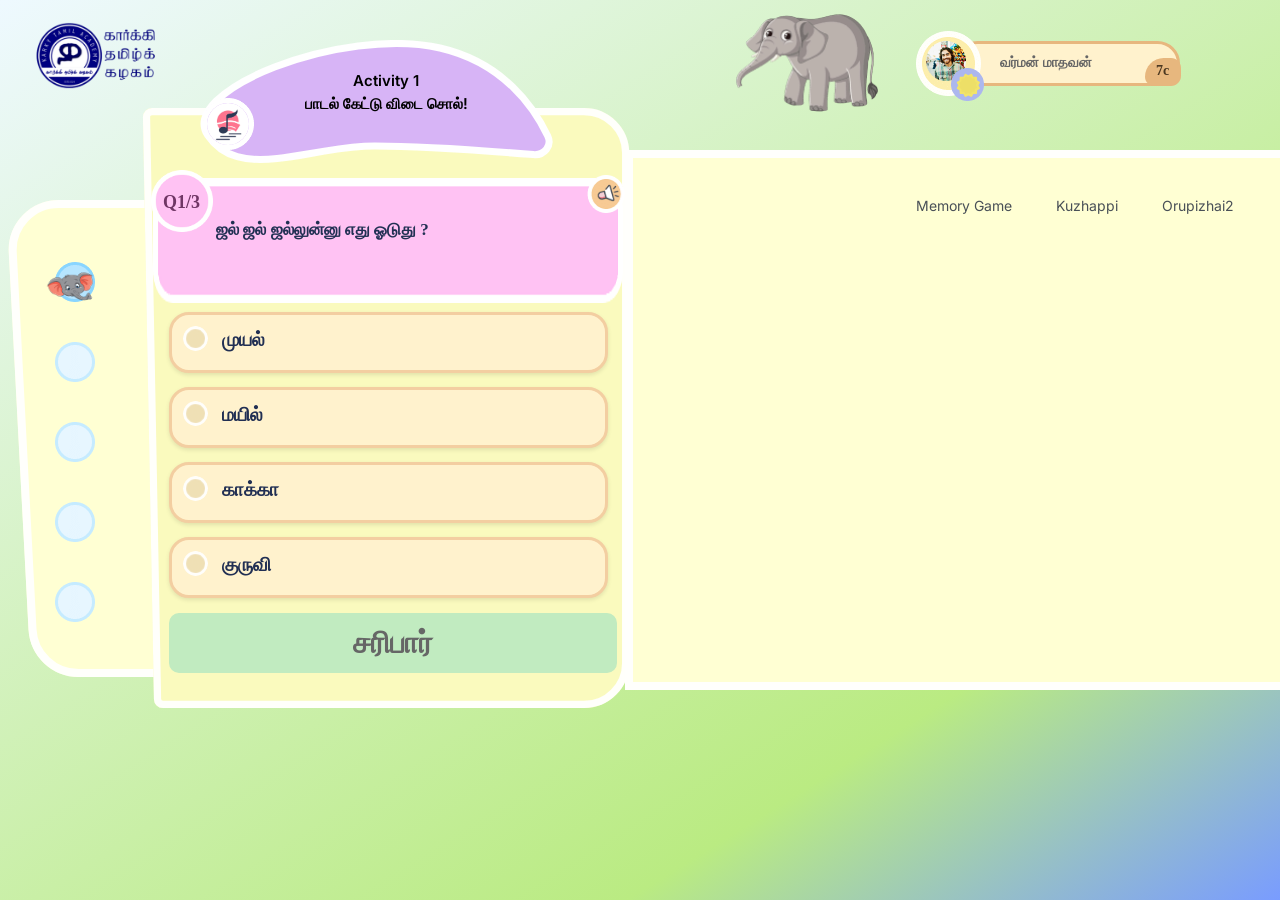
==== index.html @ 50d20cef "trial2" ====
<!DOCTYPE html>
<html lang="english">
  <head>
    <title>KTA | Labs</title>
    <meta name="viewport" content="width=device-width, initial-scale=1.0" />
    <meta charset="utf-8" />
    <meta property="twitter:card" content="KTA | Labs" />

    <style data-tag="default-style-sheet">
      html {
        font-family: Inter;
        font-size: 16px;
      }

      body {
        font-weight: 400;
        font-style:normal;
        text-decoration: none;
        text-transform: none;
        letter-spacing: normal;
        line-height: 1.15;
        color: var(--dl-color-theme-neutral-dark);
        background: var(--dl-color-theme-neutral-light);

        fill: var(--dl-color-theme-neutral-dark);
      }
    </style>
	<link href="css/app.css" rel="stylesheet">
	<link href="css/style.css" rel="stylesheet">
	<link href="css/toggle.css" rel="stylesheet">
	<link rel="stylesheet" href="https://cdnjs.cloudflare.com/ajax/libs/font-awesome/6.0.0-beta3/css/all.min.css">

	<link href="https://fonts.googleapis.com/css2?family=Inter:wght@300;400;600&display=swap" rel="stylesheet">

	<link href="css/koarpori.css" rel="stylesheet">
	<link href="css/popup.css" rel="stylesheet">
	<link href="css/about.css" rel="stylesheet">
	<link href="css/paadal.css" rel="stylesheet">
	<link href="css/chariyaa.css" rel="stylesheet">
	<link href="css/books.css" rel="stylesheet">
	<link href="css/stagebar.css" rel="stylesheet">
	<link href="css/activity.css" rel="stylesheet">
	<link href="css/profile.css" rel="stylesheet">
	
    
    <link rel="stylesheet" href="./style.css" />
    <link href="./index.css" rel="stylesheet" />
	<script src="js/jquery-2.1.0.min.js" type="text/javascript"></script>
	<script src="js/stagebar.js" defer></script>
	<script src="js/games/games.js" defer></script>

  </head>
  <body>
    <div>
      <div class="option101-container">
        <div class="option101-option101">
          <img alt="academylogo113" src="public/external/academylogo113-vrg-200h.png" class="option101-academylogo1"/>
          
          <div id="contentArea">
	          <div class="option101-progress1">
	            <img alt="progresscontainer15" src="public/external/progresscontainer15-shn8.svg" class="option101-progresscontainer"/>
	            <div class="option101-progress2">
	              <span alt="Rectangle1117" class="option101-rectangle11"/></span>
	              <img alt="Ellipse1518" src="public/external/ellipse1518-ayxf-200h.png" class="option101-ellipse15"/>
	              <img alt="Ellipse1619" src="public/external/ellipse1619-rku-200h.png" class="option101-ellipse16"/>
	              <img alt="Ellipse17110" src="public/external/ellipse17110-59mm-200h.png" class="option101-ellipse17"/>
	              <img alt="Ellipse18111" src="public/external/ellipse18111-b74p-200h.png" class="option101-ellipse18"/>
	              <img alt="Ellipse19112" src="public/external/ellipse19112-eqtr-200h.png" class="option101-ellipse19"/>
	            </div>
	            <img alt="iconprogressele113" src="public/external/iconprogressele113-5l1b-200h.png" class="option101-iconprogressele"/>
	          </div>
	          
	          <div id="activityArea">
			    <div class="option101-activity">
			          <img alt="Rectangle5116" src="public/external/rectangle5116-vken.svg" class="option101-rectangle5">
			        <div class="form-step form-step-active">
			        		<img alt="Vector2146" src="public/external/vector2146-pcuf.svg" class="option101-vector2">
			            	<div class="option101-iconactivity">
			                	<img alt="Ellipse21148" src="public/external/ellipse21148-brs2-200h.png" class="option101-ellipse21">
			                	<img alt="icons8openbook1002149" src="public/external/KTA_Songs.png" class="option101-icons8openbook1002" id="actImg">
			           		</div>
			           		
			           		<div id="activityTitle">
			            	<span class="option101-text171" id="actNum">Activity 1</span><br>
			            	<span class="option101-text181" id="actName">பாடல் கேட்டு விடை சொல்!</span>
			    			</div>
			    			
			    			<div class="option101-question">
			        			<img alt="Rectangle9138" src="public/external/rectangle9138-4qa-200h.png" class="option101-rectangle9">
			            		<div class="parent-container">
				              		<div class="option101-iconspeaker">
				                		<img alt="Ellipse20140" src="public/external/ellipse20140-c4nr-200h.png" class="option101-ellipse20">
				                		<img alt="icons8speaker1001141" src="public/external/icons8speaker1001141-krra-200h.png" class="option101-icons8speaker1001">
				              		</div>
			
			    					<div class="option101-text15" id="questionText">ஜல் ஜல் ஜல்லுன்னு எது ஓடுது ?</div>
			
				            		<img alt="Ellipse14143" src="public/external/ellipse14143-v91s-200h.png" class="option101-ellipse14">
				            		<span class="option101-text16" id="questionCount">Q1/3</span>
			
			    				</div>
			
			        		</div>
			     		
			            <ul class="option101-answers">
			                
			                    <li class="option101-answer">
									<label class="custom-radio">
									  <input type="radio" name="option" value="முயல்">
									  <span class="radio-image"></span>
									  <span class="option101-text">முயல்</span>
									</label>                    	
			                        
			                        
			                        
			                    </li>
			                    <li class="option101-answer">
									<label class="custom-radio">
									  <input type="radio" name="option" value="மயில்">
									  <span class="radio-image"></span>
									  <span class="option101-text">மயில்</span>
									</label>                    	
			                        
			                        
			                        
			                    </li>
			                    <li class="option101-answer">
									<label class="custom-radio">
									  <input type="radio" name="option" value="காக்கா">
									  <span class="radio-image"></span>
									  <span class="option101-text">காக்கா</span>
									</label>                    	
			                        
			                        
			                        
			                    </li>
			                    <li class="option101-answer">
									<label class="custom-radio">
									  <input type="radio" name="option" value="குருவி">
									  <span class="radio-image"></span>
									  <span class="option101-text">குருவி</span>
									</label>                    	
			                        
			                        
			                        
			                    </li>
			            </ul>
			            <div class="option101-ctaverify">
			                <button class="check-answer" data-answer="மயில்">சரிபார்</button>
			                <button class="btn-next" disabled="" style="display: none;">Next</button>
			            </div>
			            <div id="correctCount"></div>
			        </div>
			   	</div>
        	</div>
	
	          <div class="option101-userprofile">
	            <img alt="Rectangle12153" src="public/external/rectangle12153-chtc.svg" class="option101-rectangle12"/>
	            <div class="option101-group23">
	              <img alt="Ellipse12155" src="public/external/ellipse12155-z89-200h.png" class="option101-ellipse12"/>
	              <img alt="Ellipse11156" src="public/external/ellipse11156-fvb-200h.png" class="option101-ellipse11"/>
	              <div class="option101-badge">
	                <img alt="Ellipse13158" src="public/external/ellipse13158-qrj-200h.png" class="option101-ellipse13"/>
	                <div class="option101-medal">
	                  <img alt="Union160" src="public/external/union160-lj05.svg" class="option101-union1"/>
	                  <img alt="Union164" src="public/external/union164-3rw.svg" class="option101-union2"/>
	                </div>
	              </div>
	            </div>
<!-- 	            <div class="option101-group24">
	              <img alt="Rectangle13170" src="public/external/rectangle13170-dldm.svg" class="option101-rectangle13"/>
	              <span class="option101-text19" id="Logintag">வர்மன் மாதவன்</span>
	              <span class="option101-text20" id="gradeTag">7c</span>
	            </div>
 -->	
				<div class="option101-group24" id="profileContainer">
			        <img alt="Rectangle13170" src="public/external/rectangle13170-dldm.svg" class="option101-rectangle13"/>
			        <span class="option101-text19" id="Logintag">வர்மன் மாதவன்</span>
			        <span class="option101-text20" id="gradeTag">7c</span>
			        <div class="dropdown-menu" id="dropdownMenu">
			            <span onclick="toggleOverlay()">Profile</span>
			            <span href="#">Logout</span>
			        </div>
			    </div>
 	          </div>
	          
	          <div class="option101-rectangle7">
				<div id="toolArea">
	    			<div id="gameButtons" style="text-align: center; margin-top: 10px;">
						<button id="switchMemoryGame" class="game-switch-btn">Memory Game</button>
						<button id="switchKuzhappi" class="game-switch-btn">Kuzhappi</button>
						<button id="switchOrupizhai2" class="game-switch-btn">Orupizhai2</button>
					</div>
					
	  			</div>
	          </div>
          </div>
          
          <img alt="ele1173" src="public/external/ele1173-lyf-200h.png" class="option101-ele1" id="elephantImg"/>
          
        <div class="overlay-div" id="overlayDiv" style="background-image: url('public/external/KTA_Labs_Profile_BG.png');">
			<span onclick="toggleOverlay()" id="closeP">X</span>
			<div class="containerP">
			    <div class="progress-card">
			        <div class="left-content">
			            <p class="name" id="Logintag1">யாழினி.இ</p>
			            <p class="class" id="gradeTag1">3A</p>
			        </div>
			        <div class="avatar" style="width: 100px;height: 100px;">
			            <img src="public/external/ellipse11156-fvb-200h.png" alt="Student Avatar">
			        </div>
			        <div class="right-content">
			            <p class="progress-title">PROGRESS</p>
			            <p class="progress-subtitle">முன்னேற்றம்</p>
			        </div>
			    </div>
 	          			
		        <div class="columnP" id="barValue"></div>
		        
				<div class="report-card">
			        <div class="iconR">
			            <img src="public/external/download_report_icon.png" alt="Download Report">
			        </div>
			        <div class="contentR">
			            <p class="date-time">18 05 2025 9:45pm</p>
			            <p class="textR">
			                Yazhini has shown significant improvement in her reading and listening skills, 
			                demonstrating greater fluency and confidence. However, she needs to focus more 
			                on enhancing her comprehension abilities and expanding her vocabulary to achieve 
			                well-rounded language proficiency.
			            </p>
			        </div>
			    </div>		        
		
		    </div>            
        </div>
          
        </div>
      </div>
    </div>
  </body>
</html>
---- css/app.css ----
:root,[data-bs-theme=light]{--bs-blue:#3b7ddd;--bs-indigo:#0a0a0a;--bs-purple:#6f42c1;--bs-pink:#e83e8c;--bs-red:#dc3545;--bs-orange:#fd7e14;--bs-yellow:#fcb92c;--bs-green:#1cbb8c;--bs-teal:#20c997;--bs-cyan:#17a2b8;--bs-black:#000;--bs-white:#fff;--bs-gray:#6c757d;--bs-gray-dark:#343a40;--bs-gray-100:#f8f9fa;--bs-gray-200:#e9ecef;--bs-gray-300:#dee2e6;--bs-gray-400:#ced4da;--bs-gray-500:#adb5bd;--bs-gray-600:#6c757d;--bs-gray-700:#495057;--bs-gray-800:#343a40;--bs-gray-900:#212529;--bs-primary:#3b7ddd;--bs-secondary:#6c757d;--bs-success:#1cbb8c;--bs-info:#17a2b8;--bs-warning:#fcb92c;--bs-danger:#dc3545;--bs-light:#f5f7fb;--bs-dark:#212529;--bs-primary-rgb:59,125,221;--bs-secondary-rgb:108,117,125;--bs-success-rgb:28,187,140;--bs-info-rgb:23,162,184;--bs-warning-rgb:252,185,44;--bs-danger-rgb:220,53,69;--bs-light-rgb:245,247,251;--bs-dark-rgb:33,37,41;--bs-primary-text-emphasis:#183258;--bs-secondary-text-emphasis:#2b2f32;--bs-success-text-emphasis:#0b4b38;--bs-info-text-emphasis:#09414a;--bs-warning-text-emphasis:#654a12;--bs-danger-text-emphasis:#58151c;--bs-light-text-emphasis:#495057;--bs-dark-text-emphasis:#495057;--bs-primary-bg-subtle:#d8e5f8;--bs-secondary-bg-subtle:#e2e3e5;--bs-success-bg-subtle:#d2f1e8;--bs-info-bg-subtle:#d1ecf1;--bs-warning-bg-subtle:#fef1d5;--bs-danger-bg-subtle:#f8d7da;--bs-light-bg-subtle:#fcfcfd;--bs-dark-bg-subtle:#ced4da;--bs-primary-border-subtle:#b1cbf1;--bs-secondary-border-subtle:#c4c8cb;--bs-success-border-subtle:#a4e4d1;--bs-info-border-subtle:#a2dae3;--bs-warning-border-subtle:#fee3ab;--bs-danger-border-subtle:#f1aeb5;--bs-light-border-subtle:#e9ecef;--bs-dark-border-subtle:#adb5bd;--bs-white-rgb:255,255,255;--bs-black-rgb:0,0,0;--bs-font-sans-serif:"Inter","Helvetica Neue",Arial,-apple-system,BlinkMacSystemFont,"Segoe UI",Roboto,"Noto Sans",sans-serif,"Apple Color Emoji","Segoe UI Emoji","Segoe UI Symbol","Noto Color Emoji";--bs-font-monospace:SFMono-Regular,Menlo,Monaco,Consolas,"Liberation Mono","Courier New",monospace;--bs-gradient:linear-gradient(180deg,hsla(0,0%,100%,.15),hsla(0,0%,100%,0));--bs-body-font-family:var(--bs-font-sans-serif);--bs-body-font-size:0.875rem;--bs-body-font-weight:400;--bs-body-line-height:1.5;--bs-body-color:#495057;--bs-body-color-rgb:73,80,87;--bs-body-bg:#f5f7fb;--bs-body-bg-rgb:245,247,251;--bs-emphasis-color:#000;--bs-emphasis-color-rgb:0,0,0;--bs-secondary-color:rgba(73,80,87,.75);--bs-secondary-color-rgb:73,80,87;--bs-secondary-bg:#e9ecef;--bs-secondary-bg-rgb:233,236,239;--bs-tertiary-color:rgba(73,80,87,.5);--bs-tertiary-color-rgb:73,80,87;--bs-tertiary-bg:#f8f9fa;--bs-tertiary-bg-rgb:248,249,250;--bs-heading-color:#000;--bs-link-color:#3b7ddd;--bs-link-color-rgb:59,125,221;--bs-link-decoration:none;--bs-link-hover-color:#2f64b1;--bs-link-hover-color-rgb:47,100,177;--bs-link-hover-decoration:underline;--bs-code-color:#e83e8c;--bs-highlight-bg:#fef1d5;--bs-border-width:1px;--bs-border-style:solid;--bs-border-color:#dee2e6;--bs-border-color-translucent:rgba(0,0,0,.175);--bs-border-radius:0.2rem;--bs-border-radius-sm:0.1rem;--bs-border-radius-lg:0.3rem;--bs-border-radius-xl:1rem;--bs-border-radius-xxl:2rem;--bs-border-radius-2xl:var(--bs-border-radius-xxl);--bs-border-radius-pill:50rem;--bs-box-shadow:0 0.1rem 0.2rem rgba(0,0,0,.05);--bs-box-shadow-sm:0 0.05rem 0.2rem rgba(0,0,0,.05);--bs-box-shadow-lg:0 0.2rem 0.2rem rgba(0,0,0,.05);--bs-box-shadow-inset:inset 0 1px 2px rgba(0,0,0,.075);--bs-focus-ring-width:0.25rem;--bs-focus-ring-opacity:0.25;--bs-focus-ring-color:rgba(59,125,221,.25);--bs-form-valid-color:#1cbb8c;--bs-form-valid-border-color:#1cbb8c;--bs-form-invalid-color:#dc3545;--bs-form-invalid-border-color:#dc3545}*,:after,:before{box-sizing:border-box}@media(prefers-reduced-motion:no-preference){:root{scroll-behavior:smooth}}body{-webkit-text-size-adjust:100%;-webkit-tap-highlight-color:rgba(0,0,0,0);background-color:var(--bs-body-bg);color:var(--bs-body-color);font-family:var(--bs-body-font-family);font-size:var(--bs-body-font-size);font-weight:var(--bs-body-font-weight);line-height:var(--bs-body-line-height);margin:0;text-align:var(--bs-body-text-align)}hr{border:0;border-top:var(--bs-border-width) solid;color:inherit;margin:1rem 0;opacity:.25}.h1,.h2,.h3,.h4,.h5,.h6,h1,h2,h3,h4,h5,h6{color:var(--bs-heading-color);font-weight:400;line-height:1.2;margin-bottom:.5rem;margin-top:0}.h1,h1{font-size:1.75rem}
.h2,h2{font-size:0.8rem}.h3,h3{font-size:1.3125rem}.h4,h4{font-size:1.09375rem}.h5,.h6,h5,h6{font-size:.875rem}p{margin-bottom:1rem;margin-top:0}abbr[title]{cursor:help;-webkit-text-decoration:underline dotted;text-decoration:underline dotted;-webkit-text-decoration-skip-ink:none;text-decoration-skip-ink:none}address{font-style:normal;line-height:inherit;margin-bottom:1rem}ol,ul{padding-left:2rem}dl,ol,ul{margin-bottom:1rem;margin-top:0}ol ol,ol ul,ul ol,ul ul{margin-bottom:0}dt{font-weight:600}dd{margin-bottom:.5rem;margin-left:0}blockquote{margin:0 0 1rem}b,strong{font-weight:bolder}.small,small{font-size:80%}.mark,mark{background-color:var(--bs-highlight-bg);padding:.1875em}sub,sup{font-size:.75em;line-height:0;position:relative;vertical-align:baseline}sub{bottom:-.25em}sup{top:-.5em}a{color:rgba(var(--bs-link-color-rgb),var(--bs-link-opacity,1));text-decoration:none}a:hover{--bs-link-color-rgb:var(--bs-link-hover-color-rgb);text-decoration:underline}a:not([href]):not([class]),a:not([href]):not([class]):hover{color:inherit;text-decoration:none}code,kbd,pre,samp{font-family:var(--bs-font-monospace);font-size:1em}pre{display:block;font-size:80%;margin-bottom:1rem;margin-top:0;overflow:auto}pre code{color:inherit;font-size:inherit;word-break:normal}code{word-wrap:break-word;color:var(--bs-code-color);font-size:80%}a>code{color:inherit}kbd{background-color:var(--bs-body-color);border-radius:.1rem;color:var(--bs-body-bg);font-size:80%;padding:.1875rem .375rem}kbd kbd{font-size:1em;padding:0}figure{margin:0 0 1rem}img,svg{vertical-align:middle}table{border-collapse:collapse;caption-side:bottom}caption{color:var(--bs-secondary-color);padding-bottom:.75rem;padding-top:.75rem;text-align:left}th{text-align:inherit;text-align:-webkit-match-parent}tbody,td,tfoot,th,thead,tr{border:0 solid;border-color:inherit}label{display:inline-block}button{border-radius:0}button:focus:not(:focus-visible){outline:0}button,input,optgroup,select,textarea{font-family:inherit;font-size:inherit;line-height:inherit;margin:0}button,select{text-transform:none}[role=button]{cursor:pointer}select{word-wrap:normal}select:disabled{opacity:1}[list]:not([type=date]):not([type=datetime-local]):not([type=month]):not([type=week]):not([type=time])::-webkit-calendar-picker-indicator{display:none!important}[type=button],[type=reset],[type=submit],button{-webkit-appearance:button}[type=button]:not(:disabled),[type=reset]:not(:disabled),[type=submit]:not(:disabled),button:not(:disabled){cursor:pointer}::-moz-focus-inner{border-style:none;padding:0}textarea{resize:vertical}fieldset{border:0;margin:0;min-width:0;padding:0}legend{float:left;font-size:1.5rem;line-height:inherit;margin-bottom:.5rem;padding:0;width:100%}legend+*{clear:left}::-webkit-datetime-edit-day-field,::-webkit-datetime-edit-fields-wrapper,::-webkit-datetime-edit-hour-field,::-webkit-datetime-edit-minute,::-webkit-datetime-edit-month-field,::-webkit-datetime-edit-text,::-webkit-datetime-edit-year-field{padding:0}::-webkit-inner-spin-button{height:auto}[type=search]{-webkit-appearance:textfield;outline-offset:-2px}::-webkit-search-decoration{-webkit-appearance:none}::-webkit-color-swatch-wrapper{padding:0}::-webkit-file-upload-button{-webkit-appearance:button;font:inherit}::file-selector-button{-webkit-appearance:button;font:inherit}output{display:inline-block}iframe{border:0}summary{cursor:pointer;display:list-item}progress{vertical-align:baseline}[hidden]{display:none!important}.lead{font-size:1.09375rem;font-weight:300}.display-1{font-size:6rem}.display-1,.display-2{font-weight:300;line-height:1.2}.display-2{font-size:5.5rem}.display-3{font-size:4.5rem}.display-3,.display-4{font-weight:300;line-height:1.2}.display-4{font-size:3.5rem}.display-5{font-size:3rem}.display-5,.display-6{font-weight:300;line-height:1.2}.display-6{font-size:2.5rem}.list-inline,.list-unstyled{list-style:none;padding-left:0}.list-inline-item{display:inline-block}.list-inline-item:not(:last-child){margin-right:.5rem}.initialism{font-size:80%;text-transform:uppercase}.blockquote{font-size:1.09375rem;margin-bottom:1rem}.blockquote>:last-child{margin-bottom:0}.blockquote-footer{color:#6c757d;font-size:80%;margin-bottom:1rem;margin-top:-1rem}.blockquote-footer:before{content:"— "}.img-fluid,.img-thumbnail{height:auto;max-width:100%}.img-thumbnail{background-color:var(--bs-body-bg);border:var(--bs-border-width) solid var(--bs-border-color);border-radius:var(--bs-border-radius);padding:.25rem}.figure{display:inline-block}.figure-img{line-height:1;margin-bottom:.5rem}.figure-caption{color:var(--bs-secondary-color);font-size:80%}.container,.container-fluid,.container-lg,.container-md,.container-sm,.container-xl{--bs-gutter-x:0.75rem;--bs-gutter-y:0;margin-left:auto;margin-right:auto;padding-left:calc(var(--bs-gutter-x)*.5);padding-right:calc(var(--bs-gutter-x)*.5);width:100%}@media(min-width:576px){.container,.container-sm{max-width:540px}}@media(min-width:768px){.container,.container-md,.container-sm{max-width:720px}}@media(min-width:992px){.container,.container-lg,.container-md,.container-sm{max-width:960px}}@media(min-width:1200px){.container,.container-lg,.container-md,.container-sm,.container-xl{max-width:1200px}}:root{--bs-breakpoint-xs:0;--bs-breakpoint-sm:576px;--bs-breakpoint-md:768px;--bs-breakpoint-lg:992px;--bs-breakpoint-xl:1200px;--bs-breakpoint-xxl:1440px}.row{--bs-gutter-x:24px;--bs-gutter-y:0;display:flex;flex-wrap:wrap;margin-left:calc(var(--bs-gutter-x)*-.5);margin-right:calc(var(--bs-gutter-x)*-.5);margin-top:calc(var(--bs-gutter-y)*-1)}.row>*{flex-shrink:0;margin-top:var(--bs-gutter-y);max-width:100%;padding-left:calc(var(--bs-gutter-x)*.5);padding-right:calc(var(--bs-gutter-x)*.5);width:100%}.col{flex:1 0 0%}.row-cols-auto>*{flex:0 0 auto;width:auto}.row-cols-1>*{flex:0 0 auto;width:100%}.row-cols-2>*{flex:0 0 auto;width:50%}.row-cols-3>*{flex:0 0 auto;width:33.3333333333%}.row-cols-4>*{flex:0 0 auto;width:25%}.row-cols-5>*{flex:0 0 auto;width:20%}.row-cols-6>*{flex:0 0 auto;width:16.6666666667%}.col-auto{flex:0 0 auto;width:auto}.col-1{flex:0 0 auto;width:8.33333333%}.col-2{flex:0 0 auto;width:16.66666667%}.col-3{flex:0 0 auto;width:25%}.col-4{flex:0 0 auto;width:33.33333333%}.col-5{flex:0 0 auto;width:41.66666667%}.col-6{flex:0 0 auto;width:50%}.col-7{flex:0 0 auto;width:58.33333333%}.col-8{flex:0 0 auto;width:66.66666667%}.col-9{flex:0 0 auto;width:75%}.col-10{flex:0 0 auto;width:83.33333333%}.col-11{flex:0 0 auto;width:91.66666667%}.col-12{flex:0 0 auto;width:100%}.offset-1{margin-left:8.33333333%}.offset-2{margin-left:16.66666667%}.offset-3{margin-left:25%}.offset-4{margin-left:33.33333333%}.offset-5{margin-left:41.66666667%}.offset-6{margin-left:50%}.offset-7{margin-left:58.33333333%}.offset-8{margin-left:66.66666667%}.offset-9{margin-left:75%}.offset-10{margin-left:83.33333333%}.offset-11{margin-left:91.66666667%}.g-0,.gx-0{--bs-gutter-x:0}.g-0,.gy-0{--bs-gutter-y:0}.g-1,.gx-1{--bs-gutter-x:0.25rem}.g-1,.gy-1{--bs-gutter-y:0.25rem}.g-2,.gx-2{--bs-gutter-x:0.5rem}.g-2,.gy-2{--bs-gutter-y:0.5rem}.g-3,.gx-3{--bs-gutter-x:1rem}.g-3,.gy-3{--bs-gutter-y:1rem}.g-4,.gx-4{--bs-gutter-x:1.5rem}.g-4,.gy-4{--bs-gutter-y:1.5rem}.g-5,.gx-5{--bs-gutter-x:3rem}.g-5,.gy-5{--bs-gutter-y:3rem}.g-6,.gx-6{--bs-gutter-x:4.5rem}.g-6,.gy-6{--bs-gutter-y:4.5rem}.g-7,.gx-7{--bs-gutter-x:6rem}.g-7,.gy-7{--bs-gutter-y:6rem}@media(min-width:576px){.col-sm{flex:1 0 0%}.row-cols-sm-auto>*{flex:0 0 auto;width:auto}.row-cols-sm-1>*{flex:0 0 auto;width:100%}.row-cols-sm-2>*{flex:0 0 auto;width:50%}.row-cols-sm-3>*{flex:0 0 auto;width:33.3333333333%}.row-cols-sm-4>*{flex:0 0 auto;width:25%}.row-cols-sm-5>*{flex:0 0 auto;width:20%}.row-cols-sm-6>*{flex:0 0 auto;width:16.6666666667%}.col-sm-auto{flex:0 0 auto;width:auto}.col-sm-1{flex:0 0 auto;width:8.33333333%}.col-sm-2{flex:0 0 auto;width:16.66666667%}.col-sm-3{flex:0 0 auto;width:25%}.col-sm-4{flex:0 0 auto;width:33.33333333%}.col-sm-5{flex:0 0 auto;width:41.66666667%}.col-sm-6{flex:0 0 auto;width:50%}.col-sm-7{flex:0 0 auto;width:58.33333333%}.col-sm-8{flex:0 0 auto;width:66.66666667%}.col-sm-9{flex:0 0 auto;width:75%}.col-sm-10{flex:0 0 auto;width:83.33333333%}.col-sm-11{flex:0 0 auto;width:91.66666667%}.col-sm-12{flex:0 0 auto;width:100%}.offset-sm-0{margin-left:0}.offset-sm-1{margin-left:8.33333333%}.offset-sm-2{margin-left:16.66666667%}.offset-sm-3{margin-left:25%}.offset-sm-4{margin-left:33.33333333%}.offset-sm-5{margin-left:41.66666667%}.offset-sm-6{margin-left:50%}.offset-sm-7{margin-left:58.33333333%}.offset-sm-8{margin-left:66.66666667%}.offset-sm-9{margin-left:75%}.offset-sm-10{margin-left:83.33333333%}.offset-sm-11{margin-left:91.66666667%}.g-sm-0,.gx-sm-0{--bs-gutter-x:0}.g-sm-0,.gy-sm-0{--bs-gutter-y:0}.g-sm-1,.gx-sm-1{--bs-gutter-x:0.25rem}.g-sm-1,.gy-sm-1{--bs-gutter-y:0.25rem}.g-sm-2,.gx-sm-2{--bs-gutter-x:0.5rem}.g-sm-2,.gy-sm-2{--bs-gutter-y:0.5rem}.g-sm-3,.gx-sm-3{--bs-gutter-x:1rem}.g-sm-3,.gy-sm-3{--bs-gutter-y:1rem}.g-sm-4,.gx-sm-4{--bs-gutter-x:1.5rem}.g-sm-4,.gy-sm-4{--bs-gutter-y:1.5rem}.g-sm-5,.gx-sm-5{--bs-gutter-x:3rem}.g-sm-5,.gy-sm-5{--bs-gutter-y:3rem}.g-sm-6,.gx-sm-6{--bs-gutter-x:4.5rem}.g-sm-6,.gy-sm-6{--bs-gutter-y:4.5rem}.g-sm-7,.gx-sm-7{--bs-gutter-x:6rem}.g-sm-7,.gy-sm-7{--bs-gutter-y:6rem}}@media(min-width:768px){.col-md{flex:1 0 0%}.row-cols-md-auto>*{flex:0 0 auto;width:auto}.row-cols-md-1>*{flex:0 0 auto;width:100%}.row-cols-md-2>*{flex:0 0 auto;width:50%}.row-cols-md-3>*{flex:0 0 auto;width:33.3333333333%}.row-cols-md-4>*{flex:0 0 auto;width:25%}.row-cols-md-5>*{flex:0 0 auto;width:20%}.row-cols-md-6>*{flex:0 0 auto;width:16.6666666667%}.col-md-auto{flex:0 0 auto;width:auto}.col-md-1{flex:0 0 auto;width:8.33333333%}.col-md-2{flex:0 0 auto;width:16.66666667%}.col-md-3{flex:0 0 auto;width:25%}.col-md-4{flex:0 0 auto;width:33.33333333%}.col-md-5{flex:0 0 auto;width:41.66666667%}.col-md-6{flex:0 0 auto;width:50%}.col-md-7{flex:0 0 auto;width:58.33333333%}.col-md-8{flex:0 0 auto;width:66.66666667%}.col-md-9{flex:0 0 auto;width:75%}.col-md-10{flex:0 0 auto;width:83.33333333%}.col-md-11{flex:0 0 auto;width:91.66666667%}.col-md-12{flex:0 0 auto;width:100%}.offset-md-0{margin-left:0}.offset-md-1{margin-left:8.33333333%}.offset-md-2{margin-left:16.66666667%}.offset-md-3{margin-left:25%}.offset-md-4{margin-left:33.33333333%}.offset-md-5{margin-left:41.66666667%}.offset-md-6{margin-left:50%}.offset-md-7{margin-left:58.33333333%}.offset-md-8{margin-left:66.66666667%}.offset-md-9{margin-left:75%}.offset-md-10{margin-left:83.33333333%}.offset-md-11{margin-left:91.66666667%}.g-md-0,.gx-md-0{--bs-gutter-x:0}.g-md-0,.gy-md-0{--bs-gutter-y:0}.g-md-1,.gx-md-1{--bs-gutter-x:0.25rem}.g-md-1,.gy-md-1{--bs-gutter-y:0.25rem}.g-md-2,.gx-md-2{--bs-gutter-x:0.5rem}.g-md-2,.gy-md-2{--bs-gutter-y:0.5rem}.g-md-3,.gx-md-3{--bs-gutter-x:1rem}.g-md-3,.gy-md-3{--bs-gutter-y:1rem}.g-md-4,.gx-md-4{--bs-gutter-x:1.5rem}.g-md-4,.gy-md-4{--bs-gutter-y:1.5rem}.g-md-5,.gx-md-5{--bs-gutter-x:3rem}.g-md-5,.gy-md-5{--bs-gutter-y:3rem}.g-md-6,.gx-md-6{--bs-gutter-x:4.5rem}.g-md-6,.gy-md-6{--bs-gutter-y:4.5rem}.g-md-7,.gx-md-7{--bs-gutter-x:6rem}.g-md-7,.gy-md-7{--bs-gutter-y:6rem}}@media(min-width:992px){.col-lg{flex:1 0 0%}.row-cols-lg-auto>*{flex:0 0 auto;width:auto}.row-cols-lg-1>*{flex:0 0 auto;width:100%}.row-cols-lg-2>*{flex:0 0 auto;width:50%}.row-cols-lg-3>*{flex:0 0 auto;width:33.3333333333%}.row-cols-lg-4>*{flex:0 0 auto;width:25%}.row-cols-lg-5>*{flex:0 0 auto;width:20%}.row-cols-lg-6>*{flex:0 0 auto;width:16.6666666667%}.col-lg-auto{flex:0 0 auto;width:auto}.col-lg-1{flex:0 0 auto;width:8.33333333%}.col-lg-2{flex:0 0 auto;width:16.66666667%}.col-lg-3{flex:0 0 auto;width:25%}.col-lg-4{flex:0 0 auto;width:33.33333333%}.col-lg-5{flex:0 0 auto;width:41.66666667%}.col-lg-6{flex:0 0 auto;width:50%}.col-lg-7{flex:0 0 auto;width:58.33333333%}.col-lg-8{flex:0 0 auto;width:66.66666667%}.col-lg-9{flex:0 0 auto;width:75%}.col-lg-10{flex:0 0 auto;width:83.33333333%}.col-lg-11{flex:0 0 auto;width:91.66666667%}.col-lg-12{flex:0 0 auto;width:100%}.offset-lg-0{margin-left:0}.offset-lg-1{margin-left:8.33333333%}.offset-lg-2{margin-left:16.66666667%}.offset-lg-3{margin-left:25%}.offset-lg-4{margin-left:33.33333333%}.offset-lg-5{margin-left:41.66666667%}.offset-lg-6{margin-left:50%}.offset-lg-7{margin-left:58.33333333%}.offset-lg-8{margin-left:66.66666667%}.offset-lg-9{margin-left:75%}.offset-lg-10{margin-left:83.33333333%}.offset-lg-11{margin-left:91.66666667%}.g-lg-0,.gx-lg-0{--bs-gutter-x:0}.g-lg-0,.gy-lg-0{--bs-gutter-y:0}.g-lg-1,.gx-lg-1{--bs-gutter-x:0.25rem}.g-lg-1,.gy-lg-1{--bs-gutter-y:0.25rem}.g-lg-2,.gx-lg-2{--bs-gutter-x:0.5rem}.g-lg-2,.gy-lg-2{--bs-gutter-y:0.5rem}.g-lg-3,.gx-lg-3{--bs-gutter-x:1rem}.g-lg-3,.gy-lg-3{--bs-gutter-y:1rem}.g-lg-4,.gx-lg-4{--bs-gutter-x:1.5rem}.g-lg-4,.gy-lg-4{--bs-gutter-y:1.5rem}.g-lg-5,.gx-lg-5{--bs-gutter-x:3rem}.g-lg-5,.gy-lg-5{--bs-gutter-y:3rem}.g-lg-6,.gx-lg-6{--bs-gutter-x:4.5rem}.g-lg-6,.gy-lg-6{--bs-gutter-y:4.5rem}.g-lg-7,.gx-lg-7{--bs-gutter-x:6rem}.g-lg-7,.gy-lg-7{--bs-gutter-y:6rem}}@media(min-width:1200px){.col-xl{flex:1 0 0%}.row-cols-xl-auto>*{flex:0 0 auto;width:auto}.row-cols-xl-1>*{flex:0 0 auto;width:100%}.row-cols-xl-2>*{flex:0 0 auto;width:50%}.row-cols-xl-3>*{flex:0 0 auto;width:33.3333333333%}.row-cols-xl-4>*{flex:0 0 auto;width:25%}.row-cols-xl-5>*{flex:0 0 auto;width:20%}.row-cols-xl-6>*{flex:0 0 auto;width:16.6666666667%}.col-xl-auto{flex:0 0 auto;width:auto}.col-xl-1{flex:0 0 auto;width:8.33333333%}.col-xl-2{flex:0 0 auto;width:16.66666667%}.col-xl-3{flex:0 0 auto;width:25%}.col-xl-4{flex:0 0 auto;width:33.33333333%}.col-xl-5{flex:0 0 auto;width:41.66666667%}.col-xl-6{flex:0 0 auto;width:50%}.col-xl-7{flex:0 0 auto;width:58.33333333%}.col-xl-8{flex:0 0 auto;width:66.66666667%}.col-xl-9{flex:0 0 auto;width:75%}.col-xl-10{flex:0 0 auto;width:83.33333333%}.col-xl-11{flex:0 0 auto;width:91.66666667%}.col-xl-12{flex:0 0 auto;width:100%}.offset-xl-0{margin-left:0}.offset-xl-1{margin-left:8.33333333%}.offset-xl-2{margin-left:16.66666667%}.offset-xl-3{margin-left:25%}.offset-xl-4{margin-left:33.33333333%}.offset-xl-5{margin-left:41.66666667%}.offset-xl-6{margin-left:50%}.offset-xl-7{margin-left:58.33333333%}.offset-xl-8{margin-left:66.66666667%}.offset-xl-9{margin-left:75%}.offset-xl-10{margin-left:83.33333333%}.offset-xl-11{margin-left:91.66666667%}.g-xl-0,.gx-xl-0{--bs-gutter-x:0}.g-xl-0,.gy-xl-0{--bs-gutter-y:0}.g-xl-1,.gx-xl-1{--bs-gutter-x:0.25rem}.g-xl-1,.gy-xl-1{--bs-gutter-y:0.25rem}.g-xl-2,.gx-xl-2{--bs-gutter-x:0.5rem}.g-xl-2,.gy-xl-2{--bs-gutter-y:0.5rem}.g-xl-3,.gx-xl-3{--bs-gutter-x:1rem}.g-xl-3,.gy-xl-3{--bs-gutter-y:1rem}.g-xl-4,.gx-xl-4{--bs-gutter-x:1.5rem}.g-xl-4,.gy-xl-4{--bs-gutter-y:1.5rem}.g-xl-5,.gx-xl-5{--bs-gutter-x:3rem}.g-xl-5,.gy-xl-5{--bs-gutter-y:3rem}.g-xl-6,.gx-xl-6{--bs-gutter-x:4.5rem}.g-xl-6,.gy-xl-6{--bs-gutter-y:4.5rem}.g-xl-7,.gx-xl-7{--bs-gutter-x:6rem}.g-xl-7,.gy-xl-7{--bs-gutter-y:6rem}}@media(min-width:1440px){.col-xxl{flex:1 0 0%}.row-cols-xxl-auto>*{flex:0 0 auto;width:auto}.row-cols-xxl-1>*{flex:0 0 auto;width:100%}.row-cols-xxl-2>*{flex:0 0 auto;width:50%}.row-cols-xxl-3>*{flex:0 0 auto;width:33.3333333333%}.row-cols-xxl-4>*{flex:0 0 auto;width:25%}.row-cols-xxl-5>*{flex:0 0 auto;width:20%}.row-cols-xxl-6>*{flex:0 0 auto;width:16.6666666667%}.col-xxl-auto{flex:0 0 auto;width:auto}.col-xxl-1{flex:0 0 auto;width:8.33333333%}.col-xxl-2{flex:0 0 auto;width:16.66666667%}.col-xxl-3{flex:0 0 auto;width:25%}.col-xxl-4{flex:0 0 auto;width:33.33333333%}.col-xxl-5{flex:0 0 auto;width:41.66666667%}.col-xxl-6{flex:0 0 auto;width:50%}.col-xxl-7{flex:0 0 auto;width:58.33333333%}.col-xxl-8{flex:0 0 auto;width:66.66666667%}.col-xxl-9{flex:0 0 auto;width:75%}.col-xxl-10{flex:0 0 auto;width:83.33333333%}.col-xxl-11{flex:0 0 auto;width:91.66666667%}.col-xxl-12{flex:0 0 auto;width:100%}.offset-xxl-0{margin-left:0}.offset-xxl-1{margin-left:8.33333333%}.offset-xxl-2{margin-left:16.66666667%}.offset-xxl-3{margin-left:25%}.offset-xxl-4{margin-left:33.33333333%}.offset-xxl-5{margin-left:41.66666667%}.offset-xxl-6{margin-left:50%}.offset-xxl-7{margin-left:58.33333333%}.offset-xxl-8{margin-left:66.66666667%}.offset-xxl-9{margin-left:75%}.offset-xxl-10{margin-left:83.33333333%}.offset-xxl-11{margin-left:91.66666667%}.g-xxl-0,.gx-xxl-0{--bs-gutter-x:0}.g-xxl-0,.gy-xxl-0{--bs-gutter-y:0}.g-xxl-1,.gx-xxl-1{--bs-gutter-x:0.25rem}.g-xxl-1,.gy-xxl-1{--bs-gutter-y:0.25rem}.g-xxl-2,.gx-xxl-2{--bs-gutter-x:0.5rem}.g-xxl-2,.gy-xxl-2{--bs-gutter-y:0.5rem}.g-xxl-3,.gx-xxl-3{--bs-gutter-x:1rem}.g-xxl-3,.gy-xxl-3{--bs-gutter-y:1rem}.g-xxl-4,.gx-xxl-4{--bs-gutter-x:1.5rem}.g-xxl-4,.gy-xxl-4{--bs-gutter-y:1.5rem}.g-xxl-5,.gx-xxl-5{--bs-gutter-x:3rem}.g-xxl-5,.gy-xxl-5{--bs-gutter-y:3rem}.g-xxl-6,.gx-xxl-6{--bs-gutter-x:4.5rem}.g-xxl-6,.gy-xxl-6{--bs-gutter-y:4.5rem}.g-xxl-7,.gx-xxl-7{--bs-gutter-x:6rem}.g-xxl-7,.gy-xxl-7{--bs-gutter-y:6rem}}.table{--bs-table-color-type:initial;--bs-table-bg-type:initial;--bs-table-color-state:initial;--bs-table-bg-state:initial;--bs-table-color:var(--bs-body-color);--bs-table-bg:transparent;--bs-table-border-color:var(--bs-border-color);--bs-table-accent-bg:transparent;--bs-table-striped-color:var(--bs-body-color);--bs-table-striped-bg:#f8f9fa;--bs-table-active-color:var(--bs-body-color);--bs-table-active-bg:rgba(0,0,0,.1);--bs-table-hover-color:var(--bs-body-color);--bs-table-hover-bg:rgba(0,0,0,.038);border-color:var(--bs-table-border-color);margin-bottom:1rem;vertical-align:top;width:100%}.table>:not(caption)>*>*{background-color:var(--bs-table-bg);border-bottom-width:var(--bs-border-width);box-shadow:inset 0 0 0 9999px var(--bs-table-bg-state,var(--bs-table-bg-type,var(--bs-table-accent-bg)));color:var(--bs-table-color-state,var(--bs-table-color-type,var(--bs-table-color)));padding:.75rem}.table>tbody{vertical-align:inherit}.table>thead{vertical-align:bottom}.table-group-divider{border-top:calc(var(--bs-border-width)*2) solid}.caption-top{caption-side:top}.table-sm>:not(caption)>*>*{padding:.3rem}.table-bordered>:not(caption)>*{border-width:var(--bs-border-width) 0}.table-bordered>:not(caption)>*>*{border-width:0 var(--bs-border-width)}.table-borderless>:not(caption)>*>*{border-bottom-width:0}.table-borderless>:not(:first-child){border-top-width:0}.table-striped-columns>:not(caption)>tr>:nth-child(2n),.table-striped>tbody>tr:nth-of-type(odd)>*{--bs-table-color-type:var(--bs-table-striped-color);--bs-table-bg-type:var(--bs-table-striped-bg)}.table-active{--bs-table-color-state:var(--bs-table-active-color);--bs-table-bg-state:var(--bs-table-active-bg)}.table-hover>tbody>tr:hover>*{--bs-table-color-state:var(--bs-table-hover-color);--bs-table-bg-state:var(--bs-table-hover-bg)}.table-primary{--bs-table-color:#000;--bs-table-bg:#d8e5f8;--bs-table-border-color:#c2cedf;--bs-table-striped-bg:#cddaec;--bs-table-striped-color:#000;--bs-table-active-bg:#c2cedf;--bs-table-active-color:#000;--bs-table-hover-bg:#c8d4e5;--bs-table-hover-color:#000}.table-primary,.table-secondary{border-color:var(--bs-table-border-color);color:var(--bs-table-color)}.table-secondary{--bs-table-color:#000;--bs-table-bg:#e2e3e5;--bs-table-border-color:#cbccce;--bs-table-striped-bg:#d7d8da;--bs-table-striped-color:#000;--bs-table-active-bg:#cbccce;--bs-table-active-color:#000;--bs-table-hover-bg:#d1d2d4;--bs-table-hover-color:#000}.table-success{--bs-table-color:#000;--bs-table-bg:#d2f1e8;--bs-table-border-color:#bdd9d1;--bs-table-striped-bg:#c8e5dc;--bs-table-striped-color:#000;--bs-table-active-bg:#bdd9d1;--bs-table-active-color:#000;--bs-table-hover-bg:#c2dfd7;--bs-table-hover-color:#000}.table-info,.table-success{border-color:var(--bs-table-border-color);color:var(--bs-table-color)}.table-info{--bs-table-color:#000;--bs-table-bg:#d1ecf1;--bs-table-border-color:#bcd4d9;--bs-table-striped-bg:#c7e0e5;--bs-table-striped-color:#000;--bs-table-active-bg:#bcd4d9;--bs-table-active-color:#000;--bs-table-hover-bg:#c1dadf;--bs-table-hover-color:#000}.table-warning{--bs-table-color:#000;--bs-table-bg:#fef1d5;--bs-table-border-color:#e5d9c0;--bs-table-striped-bg:#f1e5ca;--bs-table-striped-color:#000;--bs-table-active-bg:#e5d9c0;--bs-table-active-color:#000;--bs-table-hover-bg:#ebdfc5;--bs-table-hover-color:#000}.table-danger,.table-warning{border-color:var(--bs-table-border-color);color:var(--bs-table-color)}.table-danger{--bs-table-color:#000;--bs-table-bg:#f8d7da;--bs-table-border-color:#dfc2c4;--bs-table-striped-bg:#eccccf;--bs-table-striped-color:#000;--bs-table-active-bg:#dfc2c4;--bs-table-active-color:#000;--bs-table-hover-bg:#e5c7ca;--bs-table-hover-color:#000}.table-light{--bs-table-color:#000;--bs-table-bg:#f5f7fb;--bs-table-border-color:#dddee2;--bs-table-striped-bg:#e9ebee;--bs-table-striped-color:#000;--bs-table-active-bg:#dddee2;--bs-table-active-color:#000;--bs-table-hover-bg:#e3e4e8;--bs-table-hover-color:#000}.table-dark,.table-light{border-color:var(--bs-table-border-color);color:var(--bs-table-color)}.table-dark{--bs-table-color:#fff;--bs-table-bg:#212529;--bs-table-border-color:#373b3e;--bs-table-striped-bg:#2c3034;--bs-table-striped-color:#fff;--bs-table-active-bg:#373b3e;--bs-table-active-color:#fff;--bs-table-hover-bg:#323539;--bs-table-hover-color:#fff}.table-responsive{-webkit-overflow-scrolling:touch;overflow-x:auto}@media(max-width:575.98px){.table-responsive-sm{-webkit-overflow-scrolling:touch;overflow-x:auto}}@media(max-width:767.98px){.table-responsive-md{-webkit-overflow-scrolling:touch;overflow-x:auto}}@media(max-width:991.98px){.table-responsive-lg{-webkit-overflow-scrolling:touch;overflow-x:auto}}@media(max-width:1199.98px){.table-responsive-xl{-webkit-overflow-scrolling:touch;overflow-x:auto}}@media(max-width:1439.98px){.table-responsive-xxl{-webkit-overflow-scrolling:touch;overflow-x:auto}}.form-label{margin-bottom:.5rem}.col-form-label{font-size:inherit;line-height:1.5;margin-bottom:0;padding-bottom:calc(.3rem + 1px);padding-top:calc(.3rem + 1px)}.col-form-label-lg{font-size:.925rem;padding-bottom:calc(.4rem + 1px);padding-top:calc(.4rem + 1px)}.col-form-label-sm{font-size:.75rem;padding-bottom:calc(.2rem + 1px);padding-top:calc(.2rem + 1px)}.form-text{color:var(--bs-secondary-color);font-size:80%;margin-top:.25rem}.form-control{-webkit-appearance:none;-moz-appearance:none;appearance:none;background-clip:padding-box;background-color:#fff;border:1px solid var(--bs-border-color);border-radius:var(--bs-border-radius);color:#495057;display:block;font-size:.875rem;font-weight:400;line-height:1.5;padding:.3rem .85rem;transition:border-color .15s ease-in-out,box-shadow .15s ease-in-out;width:100%}@media(prefers-reduced-motion:reduce){.form-control{transition:none}}.form-control[type=file]{overflow:hidden}.form-control[type=file]:not(:disabled):not([readonly]){cursor:pointer}.form-control:focus{background-color:#fff;border-color:#9dbeee;box-shadow:0 0 0 .25rem rgba(59,125,221,.25);color:#495057;outline:0}.form-control::-webkit-date-and-time-value{height:1.5em;margin:0;min-width:85px}.form-control::-webkit-datetime-edit{display:block;padding:0}.form-control::-moz-placeholder{color:var(--bs-secondary-color);opacity:1}.form-control::placeholder{color:var(--bs-secondary-color);opacity:1}.form-control:disabled{background-color:#e9ecef;opacity:1}.form-control::-webkit-file-upload-button{-webkit-margin-end:.85rem;background-color:var(--bs-tertiary-bg);border:0 solid;border-color:inherit;border-inline-end-width:1px;border-radius:0;color:#495057;margin:-.3rem -.85rem;margin-inline-end:.85rem;padding:.3rem .85rem;pointer-events:none;-webkit-transition:color .15s ease-in-out,background-color .15s ease-in-out,border-color .15s ease-in-out,box-shadow .15s ease-in-out;transition:color .15s ease-in-out,background-color .15s ease-in-out,border-color .15s ease-in-out,box-shadow .15s ease-in-out}.form-control::file-selector-button{-webkit-margin-end:.85rem;background-color:var(--bs-tertiary-bg);border:0 solid;border-color:inherit;border-inline-end-width:1px;border-radius:0;color:#495057;margin:-.3rem -.85rem;margin-inline-end:.85rem;padding:.3rem .85rem;pointer-events:none;transition:color .15s ease-in-out,background-color .15s ease-in-out,border-color .15s ease-in-out,box-shadow .15s ease-in-out}@media(prefers-reduced-motion:reduce){.form-control::-webkit-file-upload-button{-webkit-transition:none;transition:none}.form-control::file-selector-button{transition:none}}.form-control:hover:not(:disabled):not([readonly])::-webkit-file-upload-button{background-color:var(--bs-secondary-bg)}.form-control:hover:not(:disabled):not([readonly])::file-selector-button{background-color:var(--bs-secondary-bg)}.form-control-plaintext{background-color:transparent;border:solid transparent;border-width:1px 0;color:var(--bs-body-color);display:block;line-height:1.5;margin-bottom:0;padding:.3rem 0;width:100%}.form-control-plaintext:focus{outline:0}.form-control-plaintext.form-control-lg,.form-control-plaintext.form-control-sm{padding-left:0;padding-right:0}.form-control-sm{border-radius:var(--bs-border-radius-sm);font-size:.75rem;min-height:calc(1.525rem + 2px);padding:.2rem .5rem}.form-control-sm::-webkit-file-upload-button{-webkit-margin-end:.5rem;margin:-.2rem -.5rem;margin-inline-end:.5rem;padding:.2rem .5rem}.form-control-sm::file-selector-button{-webkit-margin-end:.5rem;margin:-.2rem -.5rem;margin-inline-end:.5rem;padding:.2rem .5rem}.form-control-lg{border-radius:var(--bs-border-radius-lg);font-size:.925rem;min-height:calc(2.1875rem + 2px);padding:.4rem 1rem}.form-control-lg::-webkit-file-upload-button{-webkit-margin-end:1rem;margin:-.4rem -1rem;margin-inline-end:1rem;padding:.4rem 1rem}.form-control-lg::file-selector-button{-webkit-margin-end:1rem;margin:-.4rem -1rem;margin-inline-end:1rem;padding:.4rem 1rem}textarea.form-control{min-height:calc(1.9125rem + 2px)}textarea.form-control-sm{min-height:calc(1.525rem + 2px)}textarea.form-control-lg{min-height:calc(2.1875rem + 2px)}.form-control-color{height:calc(1.9125rem + 2px);padding:.3rem;width:3rem}.form-control-color:not(:disabled):not([readonly]){cursor:pointer}.form-control-color::-moz-color-swatch{border:0!important;border-radius:var(--bs-border-radius)}.form-control-color::-webkit-color-swatch{border:0!important;border-radius:var(--bs-border-radius)}.form-control-color.form-control-sm{height:calc(1.525rem + 2px)}.form-control-color.form-control-lg{height:calc(2.1875rem + 2px)}.form-select{--bs-form-select-bg-img:url("data:image/svg+xml;charset=utf-8,%3Csvg xmlns='http://www.w3.org/2000/svg' viewBox='0 0 16 16'%3E%3Cpath fill='none' stroke='%23343a40' stroke-linecap='round' stroke-linejoin='round' stroke-width='2' d='m2 5 6 6 6-6'/%3E%3C/svg%3E");-webkit-appearance:none;-moz-appearance:none;appearance:none;background-color:#fff;background-image:var(--bs-form-select-bg-img),var(--bs-form-select-bg-icon,none);background-position:right .85rem center;background-repeat:no-repeat;background-size:16px 12px;border:1px solid var(--bs-border-color);border-radius:var(--bs-border-radius);color:#495057;display:block;font-size:.875rem;font-weight:400;line-height:1.5;padding:.3rem 2.55rem .3rem .85rem;transition:border-color .15s ease-in-out,box-shadow .15s ease-in-out;width:100%}@media(prefers-reduced-motion:reduce){.form-select{transition:none}}.form-select:focus{border-color:#9dbeee;box-shadow:0 0 0 .2rem rgba(59,125,221,.25);outline:0}.form-select[multiple],.form-select[size]:not([size="1"]){background-image:none;padding-right:.85rem}.form-select:disabled{background-color:#e9ecef}.form-select:-moz-focusring{color:transparent;text-shadow:0 0 0 #495057}.form-select-sm{border-radius:var(--bs-border-radius-sm);font-size:.75rem;padding-bottom:.2rem;padding-left:.5rem;padding-top:.2rem}.form-select-lg{border-radius:var(--bs-border-radius-lg);font-size:.925rem;padding-bottom:.4rem;padding-left:1rem;padding-top:.4rem}.form-check{display:block;margin-bottom:.125rem;min-height:1.3125rem;padding-left:1.5em}.form-check .form-check-input{float:left;margin-left:-1.5em}.form-check-reverse{padding-left:0;padding-right:1.5em;text-align:right}.form-check-reverse .form-check-input{float:right;margin-left:0;margin-right:-1.5em}.form-check-input{--bs-form-check-bg:#fff;color-adjust:exact;-webkit-appearance:none;-moz-appearance:none;appearance:none;background-color:var(--bs-form-check-bg);background-image:var(--bs-form-check-bg-image);background-position:50%;background-repeat:no-repeat;background-size:contain;border:var(--bs-border-width) solid var(--bs-border-color);height:1em;margin-top:.25em;-webkit-print-color-adjust:exact;print-color-adjust:exact;vertical-align:top;width:1em}.form-check-input[type=checkbox]{border-radius:.25em}.form-check-input[type=radio]{border-radius:50%}.form-check-input:active{filter:brightness(90%)}.form-check-input:focus{border-color:#9dbeee;box-shadow:0 0 0 .25rem rgba(59,125,221,.25);outline:0}.form-check-input:checked{background-color:#3b7ddd;border-color:#3b7ddd}.form-check-input:checked[type=checkbox]{--bs-form-check-bg-image:url("data:image/svg+xml;charset=utf-8,%3Csvg xmlns='http://www.w3.org/2000/svg' viewBox='0 0 20 20'%3E%3Cpath fill='none' stroke='%23fff' stroke-linecap='round' stroke-linejoin='round' stroke-width='3' d='m6 10 3 3 6-6'/%3E%3C/svg%3E")}.form-check-input:checked[type=radio]{--bs-form-check-bg-image:url("data:image/svg+xml;charset=utf-8,%3Csvg xmlns='http://www.w3.org/2000/svg' viewBox='-4 -4 8 8'%3E%3Ccircle r='2' fill='%23fff'/%3E%3C/svg%3E")}.form-check-input[type=checkbox]:indeterminate{--bs-form-check-bg-image:url("data:image/svg+xml;charset=utf-8,%3Csvg xmlns='http://www.w3.org/2000/svg' viewBox='0 0 20 20'%3E%3Cpath fill='none' stroke='%23fff' stroke-linecap='round' stroke-linejoin='round' stroke-width='3' d='M6 10h8'/%3E%3C/svg%3E");background-color:#3b7ddd;border-color:#3b7ddd}.form-check-input:disabled{filter:none;opacity:.5;pointer-events:none}.form-check-input:disabled~.form-check-label,.form-check-input[disabled]~.form-check-label{cursor:default;opacity:.5}.form-switch{padding-left:2.5em}.form-switch .form-check-input{--bs-form-switch-bg:url("data:image/svg+xml;charset=utf-8,%3Csvg xmlns='http://www.w3.org/2000/svg' viewBox='-4 -4 8 8'%3E%3Ccircle r='3' fill='rgba(0, 0, 0, 0.25)'/%3E%3C/svg%3E");background-image:var(--bs-form-switch-bg);background-position:0;border-radius:2em;margin-left:-2.5em;transition:background-position .15s ease-in-out;width:2em}@media(prefers-reduced-motion:reduce){.form-switch .form-check-input{transition:none}}.form-switch .form-check-input:focus{--bs-form-switch-bg:url("data:image/svg+xml;charset=utf-8,%3Csvg xmlns='http://www.w3.org/2000/svg' viewBox='-4 -4 8 8'%3E%3Ccircle r='3' fill='%239dbeee'/%3E%3C/svg%3E")}.form-switch .form-check-input:checked{--bs-form-switch-bg:url("data:image/svg+xml;charset=utf-8,%3Csvg xmlns='http://www.w3.org/2000/svg' viewBox='-4 -4 8 8'%3E%3Ccircle r='3' fill='%23fff'/%3E%3C/svg%3E");background-position:100%}.form-switch.form-check-reverse{padding-left:0;padding-right:2.5em}.form-switch.form-check-reverse .form-check-input{margin-left:0;margin-right:-2.5em}.form-check-inline{display:inline-block;margin-right:1rem}.btn-check{clip:rect(0,0,0,0);pointer-events:none;position:absolute}.btn-check:disabled+.btn,.btn-check[disabled]+.btn{filter:none;opacity:.65;pointer-events:none}.form-range{-webkit-appearance:none;-moz-appearance:none;appearance:none;background-color:transparent;height:1.4rem;padding:0;width:100%}.form-range:focus{outline:0}.form-range:focus::-webkit-slider-thumb{box-shadow:0 0 0 1px #f5f7fb,0 0 0 .25rem rgba(59,125,221,.25)}.form-range:focus::-moz-range-thumb{box-shadow:0 0 0 1px #f5f7fb,0 0 0 .25rem rgba(59,125,221,.25)}.form-range::-moz-focus-outer{border:0}.form-range::-webkit-slider-thumb{-webkit-appearance:none;appearance:none;background-color:#3b7ddd;border:0;border-radius:1rem;height:1rem;margin-top:-.25rem;-webkit-transition:background-color .15s ease-in-out,border-color .15s ease-in-out,box-shadow .15s ease-in-out;transition:background-color .15s ease-in-out,border-color .15s ease-in-out,box-shadow .15s ease-in-out;width:1rem}@media(prefers-reduced-motion:reduce){.form-range::-webkit-slider-thumb{-webkit-transition:none;transition:none}}.form-range::-webkit-slider-thumb:active{background-color:#c4d8f5}.form-range::-webkit-slider-runnable-track{background-color:var(--bs-tertiary-bg);border-color:transparent;border-radius:1rem;color:transparent;cursor:pointer;height:.5rem;width:100%}.form-range::-moz-range-thumb{-moz-appearance:none;appearance:none;background-color:#3b7ddd;border:0;border-radius:1rem;height:1rem;-moz-transition:background-color .15s ease-in-out,border-color .15s ease-in-out,box-shadow .15s ease-in-out;transition:background-color .15s ease-in-out,border-color .15s ease-in-out,box-shadow .15s ease-in-out;width:1rem}@media(prefers-reduced-motion:reduce){.form-range::-moz-range-thumb{-moz-transition:none;transition:none}}.form-range::-moz-range-thumb:active{background-color:#c4d8f5}.form-range::-moz-range-track{background-color:var(--bs-tertiary-bg);border-color:transparent;border-radius:1rem;color:transparent;cursor:pointer;height:.5rem;width:100%}.form-range:disabled{pointer-events:none}.form-range:disabled::-webkit-slider-thumb{background-color:var(--bs-secondary-color)}.form-range:disabled::-moz-range-thumb{background-color:var(--bs-secondary-color)}.form-floating{position:relative}.form-floating>.form-control,.form-floating>.form-control-plaintext,.form-floating>.form-select{height:calc(3.5rem + 2px);line-height:1.25;min-height:calc(3.5rem + 2px)}.form-floating>label{border:1px solid transparent;height:100%;left:0;overflow:hidden;padding:1rem .85rem;pointer-events:none;position:absolute;text-align:start;text-overflow:ellipsis;top:0;transform-origin:0 0;transition:opacity .1s ease-in-out,transform .1s ease-in-out;white-space:nowrap;z-index:2}@media(prefers-reduced-motion:reduce){.form-floating>label{transition:none}}.form-floating>.form-control,.form-floating>.form-control-plaintext{padding:1rem .85rem}.form-floating>.form-control-plaintext::-moz-placeholder,.form-floating>.form-control::-moz-placeholder{color:transparent}.form-floating>.form-control-plaintext::placeholder,.form-floating>.form-control::placeholder{color:transparent}.form-floating>.form-control-plaintext:not(:-moz-placeholder-shown),.form-floating>.form-control:not(:-moz-placeholder-shown){padding-bottom:.625rem;padding-top:1.625rem}.form-floating>.form-control-plaintext:focus,.form-floating>.form-control-plaintext:not(:placeholder-shown),.form-floating>.form-control:focus,.form-floating>.form-control:not(:placeholder-shown){padding-bottom:.625rem;padding-top:1.625rem}.form-floating>.form-control-plaintext:-webkit-autofill,.form-floating>.form-control:-webkit-autofill{padding-bottom:.625rem;padding-top:1.625rem}.form-floating>.form-select{padding-bottom:.625rem;padding-top:1.625rem}.form-floating>.form-control:not(:-moz-placeholder-shown)~label{color:rgba(var(--bs-body-color-rgb),.65);transform:scale(.85) translateY(-.5rem) translateX(.15rem)}.form-floating>.form-control-plaintext~label,.form-floating>.form-control:focus~label,.form-floating>.form-control:not(:placeholder-shown)~label,.form-floating>.form-select~label{color:rgba(var(--bs-body-color-rgb),.65);transform:scale(.85) translateY(-.5rem) translateX(.15rem)}.form-floating>.form-control:not(:-moz-placeholder-shown)~label:after{background-color:#fff;border-radius:var(--bs-border-radius);content:"";height:1.5em;inset:1rem .425rem;position:absolute;z-index:-1}.form-floating>.form-control-plaintext~label:after,.form-floating>.form-control:focus~label:after,.form-floating>.form-control:not(:placeholder-shown)~label:after,.form-floating>.form-select~label:after{background-color:#fff;border-radius:var(--bs-border-radius);content:"";height:1.5em;inset:1rem .425rem;position:absolute;z-index:-1}.form-floating>.form-control:-webkit-autofill~label{color:rgba(var(--bs-body-color-rgb),.65);transform:scale(.85) translateY(-.5rem) translateX(.15rem)}.form-floating>.form-control-plaintext~label{border-width:1px 0}.form-floating>:disabled~label{color:#6c757d}.form-floating>:disabled~label:after{background-color:#e9ecef}.input-group{align-items:stretch;display:flex;flex-wrap:wrap;position:relative;width:100%}.input-group>.form-control,.input-group>.form-floating,.input-group>.form-select{flex:1 1 auto;min-width:0;position:relative;width:1%}.input-group>.form-control:focus,.input-group>.form-floating:focus-within,.input-group>.form-select:focus{z-index:5}.input-group .btn{position:relative;z-index:2}.input-group .btn:focus{z-index:5}.input-group-text{align-items:center;background-color:var(--bs-tertiary-bg);border:1px solid var(--bs-border-color);border-radius:var(--bs-border-radius);color:#495057;display:flex;font-size:.875rem;font-weight:400;line-height:1.5;padding:.3rem .85rem;text-align:center;white-space:nowrap}.input-group-lg>.btn,.input-group-lg>.form-control,.input-group-lg>.form-select,.input-group-lg>.input-group-text{border-radius:var(--bs-border-radius-lg);font-size:.925rem;padding:.4rem 1rem}.input-group-sm>.btn,.input-group-sm>.form-control,.input-group-sm>.form-select,.input-group-sm>.input-group-text{border-radius:var(--bs-border-radius-sm);font-size:.75rem;padding:.2rem .5rem}.input-group-lg>.form-select,.input-group-sm>.form-select{padding-right:3.4rem}.input-group.has-validation>.dropdown-toggle:nth-last-child(n+4),.input-group.has-validation>.form-floating:nth-last-child(n+3)>.form-control,.input-group.has-validation>.form-floating:nth-last-child(n+3)>.form-select,.input-group.has-validation>:nth-last-child(n+3):not(.dropdown-toggle):not(.dropdown-menu):not(.form-floating),.input-group:not(.has-validation)>.dropdown-toggle:nth-last-child(n+3),.input-group:not(.has-validation)>.form-floating:not(:last-child)>.form-control,.input-group:not(.has-validation)>.form-floating:not(:last-child)>.form-select,.input-group:not(.has-validation)>:not(:last-child):not(.dropdown-toggle):not(.dropdown-menu):not(.form-floating){border-bottom-right-radius:0;border-top-right-radius:0}.input-group>:not(:first-child):not(.dropdown-menu):not(.valid-tooltip):not(.valid-feedback):not(.invalid-tooltip):not(.invalid-feedback){border-bottom-left-radius:0;border-top-left-radius:0;margin-left:-1px}.input-group>.form-floating:not(:first-child)>.form-control,.input-group>.form-floating:not(:first-child)>.form-select{border-bottom-left-radius:0;border-top-left-radius:0}.valid-feedback{color:var(--bs-form-valid-color);display:none;font-size:80%;margin-top:.25rem;width:100%}.valid-tooltip{background-color:var(--bs-success);border-radius:var(--bs-border-radius);color:#fff;display:none;font-size:.75rem;margin-top:.1rem;max-width:100%;padding:.25rem .5rem;position:absolute;top:100%;z-index:5}.is-valid~.valid-feedback,.is-valid~.valid-tooltip,.was-validated :valid~.valid-feedback,.was-validated :valid~.valid-tooltip{display:block}.form-control.is-valid,.was-validated .form-control:valid{border-color:var(--bs-form-valid-border-color)}.form-control.is-valid:focus,.was-validated .form-control:valid:focus{border-color:var(--bs-form-valid-border-color);box-shadow:0 0 0 .2rem rgba(var(--bs-success-rgb),.25)}.form-select.is-valid,.was-validated .form-select:valid{border-color:var(--bs-form-valid-border-color)}.form-select.is-valid:focus,.was-validated .form-select:valid:focus{border-color:var(--bs-form-valid-border-color);box-shadow:0 0 0 .2rem rgba(var(--bs-success-rgb),.25)}.form-check-input.is-valid,.was-validated .form-check-input:valid{border-color:var(--bs-form-valid-border-color)}.form-check-input.is-valid:checked,.was-validated .form-check-input:valid:checked{background-color:var(--bs-form-valid-color)}.form-check-input.is-valid:focus,.was-validated .form-check-input:valid:focus{box-shadow:0 0 0 .2rem rgba(var(--bs-success-rgb),.25)}.form-check-input.is-valid~.form-check-label,.was-validated .form-check-input:valid~.form-check-label{color:var(--bs-form-valid-color)}.form-check-inline .form-check-input~.valid-feedback{margin-left:.5em}.input-group>.form-control:not(:focus).is-valid,.input-group>.form-floating:not(:focus-within).is-valid,.input-group>.form-select:not(:focus).is-valid,.was-validated .input-group>.form-control:not(:focus):valid,.was-validated .input-group>.form-floating:not(:focus-within):valid,.was-validated .input-group>.form-select:not(:focus):valid{z-index:3}.invalid-feedback{color:var(--bs-form-invalid-color);display:none;font-size:80%;margin-top:.25rem;width:100%}.invalid-tooltip{background-color:var(--bs-danger);border-radius:var(--bs-border-radius);color:#fff;display:none;font-size:.75rem;margin-top:.1rem;max-width:100%;padding:.25rem .5rem;position:absolute;top:100%;z-index:5}.is-invalid~.invalid-feedback,.is-invalid~.invalid-tooltip,.was-validated :invalid~.invalid-feedback,.was-validated :invalid~.invalid-tooltip{display:block}.form-control.is-invalid,.was-validated .form-control:invalid{border-color:var(--bs-form-invalid-border-color)}.form-control.is-invalid:focus,.was-validated .form-control:invalid:focus{border-color:var(--bs-form-invalid-border-color);box-shadow:0 0 0 .2rem rgba(var(--bs-danger-rgb),.25)}.form-select.is-invalid,.was-validated .form-select:invalid{border-color:var(--bs-form-invalid-border-color)}.form-select.is-invalid:focus,.was-validated .form-select:invalid:focus{border-color:var(--bs-form-invalid-border-color);box-shadow:0 0 0 .2rem rgba(var(--bs-danger-rgb),.25)}.form-check-input.is-invalid,.was-validated .form-check-input:invalid{border-color:var(--bs-form-invalid-border-color)}.form-check-input.is-invalid:checked,.was-validated .form-check-input:invalid:checked{background-color:var(--bs-form-invalid-color)}.form-check-input.is-invalid:focus,.was-validated .form-check-input:invalid:focus{box-shadow:0 0 0 .2rem rgba(var(--bs-danger-rgb),.25)}.form-check-input.is-invalid~.form-check-label,.was-validated .form-check-input:invalid~.form-check-label{color:var(--bs-form-invalid-color)}.form-check-inline .form-check-input~.invalid-feedback{margin-left:.5em}.input-group>.form-control:not(:focus).is-invalid,.input-group>.form-floating:not(:focus-within).is-invalid,.input-group>.form-select:not(:focus).is-invalid,.was-validated .input-group>.form-control:not(:focus):invalid,.was-validated .input-group>.form-floating:not(:focus-within):invalid,.was-validated .input-group>.form-select:not(:focus):invalid{z-index:4}.btn{--bs-btn-padding-x:0.85rem;--bs-btn-padding-y:0.3rem;--bs-btn-font-family: ;--bs-btn-font-size:0.875rem;--bs-btn-font-weight:400;--bs-btn-line-height:1.5;--bs-btn-color:var(--bs-body-color);--bs-btn-bg:transparent;--bs-btn-border-width:1px;--bs-btn-border-color:transparent;--bs-btn-border-radius:var(--bs-border-radius);--bs-btn-hover-border-color:transparent;--bs-btn-box-shadow:inset 0 1px 0 hsla(0,0%,100%,.15),0 1px 1px rgba(0,0,0,.075);--bs-btn-disabled-opacity:0.65;--bs-btn-focus-box-shadow:0 0 0 0.2rem rgba(var(--bs-btn-focus-shadow-rgb),.5);background-color:var(--bs-btn-bg);border:var(--bs-btn-border-width) solid var(--bs-btn-border-color);border-radius:var(--bs-btn-border-radius);color:var(--bs-btn-color);cursor:pointer;display:inline-block;font-family:var(--bs-btn-font-family);font-size:var(--bs-btn-font-size);font-weight:var(--bs-btn-font-weight);line-height:var(--bs-btn-line-height);padding:var(--bs-btn-padding-y) var(--bs-btn-padding-x);text-align:center;transition:color .15s ease-in-out,background-color .15s ease-in-out,border-color .15s ease-in-out,box-shadow .15s ease-in-out;-webkit-user-select:none;-moz-user-select:none;user-select:none;vertical-align:middle}@media(prefers-reduced-motion:reduce){.btn{transition:none}}.btn:hover{background-color:var(--bs-btn-hover-bg);border-color:var(--bs-btn-hover-border-color);color:var(--bs-btn-hover-color);text-decoration:none}.btn-check+.btn:hover{background-color:var(--bs-btn-bg);border-color:var(--bs-btn-border-color);color:var(--bs-btn-color)}.btn:focus-visible{background-color:var(--bs-btn-hover-bg);border-color:var(--bs-btn-hover-border-color);box-shadow:var(--bs-btn-focus-box-shadow);color:var(--bs-btn-hover-color);outline:0}.btn-check:focus-visible+.btn{border-color:var(--bs-btn-hover-border-color);box-shadow:var(--bs-btn-focus-box-shadow);outline:0}.btn-check:checked+.btn,.btn.active,.btn.show,.btn:first-child:active,:not(.btn-check)+.btn:active{background-color:var(--bs-btn-active-bg);border-color:var(--bs-btn-active-border-color);color:var(--bs-btn-active-color)}.btn-check:checked+.btn:focus-visible,.btn.active:focus-visible,.btn.show:focus-visible,.btn:first-child:active:focus-visible,:not(.btn-check)+.btn:active:focus-visible{box-shadow:var(--bs-btn-focus-box-shadow)}.btn.disabled,.btn:disabled,fieldset:disabled .btn{background-color:var(--bs-btn-disabled-bg);border-color:var(--bs-btn-disabled-border-color);color:var(--bs-btn-disabled-color);opacity:var(--bs-btn-disabled-opacity);pointer-events:none}.btn-primary{--bs-btn-color:#fff;--bs-btn-bg:#3b7ddd;--bs-btn-border-color:#3b7ddd;--bs-btn-hover-color:#fff;--bs-btn-hover-bg:#326abc;--bs-btn-hover-border-color:#2f64b1;--bs-btn-focus-shadow-rgb:88,145,226;--bs-btn-active-color:#fff;--bs-btn-active-bg:#2f64b1;--bs-btn-active-border-color:#2c5ea6;--bs-btn-active-shadow:inset 0 3px 5px rgba(0,0,0,.125);--bs-btn-disabled-color:#fff;--bs-btn-disabled-bg:#3b7ddd;--bs-btn-disabled-border-color:#3b7ddd}.btn-secondary{--bs-btn-color:#fff;--bs-btn-bg:#6c757d;--bs-btn-border-color:#6c757d;--bs-btn-hover-color:#fff;--bs-btn-hover-bg:#5c636a;--bs-btn-hover-border-color:#565e64;--bs-btn-focus-shadow-rgb:130,138,145;--bs-btn-active-color:#fff;--bs-btn-active-bg:#565e64;--bs-btn-active-border-color:#51585e;--bs-btn-active-shadow:inset 0 3px 5px rgba(0,0,0,.125);--bs-btn-disabled-color:#fff;--bs-btn-disabled-bg:#6c757d;--bs-btn-disabled-border-color:#6c757d}.btn-success{--bs-btn-color:#000;--bs-btn-bg:#1cbb8c;--bs-btn-border-color:#1cbb8c;--bs-btn-hover-color:#000;--bs-btn-hover-bg:#3ec59d;--bs-btn-hover-border-color:#33c298;--bs-btn-focus-shadow-rgb:24,159,119;--bs-btn-active-color:#000;--bs-btn-active-bg:#49c9a3;--bs-btn-active-border-color:#33c298;--bs-btn-active-shadow:inset 0 3px 5px rgba(0,0,0,.125);--bs-btn-disabled-color:#000;--bs-btn-disabled-bg:#1cbb8c;--bs-btn-disabled-border-color:#1cbb8c}.btn-info{--bs-btn-color:#fff;--bs-btn-bg:#17a2b8;--bs-btn-border-color:#17a2b8;--bs-btn-hover-color:#fff;--bs-btn-hover-bg:#148a9c;--bs-btn-hover-border-color:#128293;--bs-btn-focus-shadow-rgb:58,176,195;--bs-btn-active-color:#fff;--bs-btn-active-bg:#128293;--bs-btn-active-border-color:#117a8a;--bs-btn-active-shadow:inset 0 3px 5px rgba(0,0,0,.125);--bs-btn-disabled-color:#fff;--bs-btn-disabled-bg:#17a2b8;--bs-btn-disabled-border-color:#17a2b8}.btn-warning{--bs-btn-color:#000;--bs-btn-bg:#fcb92c;--bs-btn-border-color:#fcb92c;--bs-btn-hover-color:#000;--bs-btn-hover-bg:#fcc44c;--bs-btn-hover-border-color:#fcc041;--bs-btn-focus-shadow-rgb:214,157,37;--bs-btn-active-color:#000;--bs-btn-active-bg:#fdc756;--bs-btn-active-border-color:#fcc041;--bs-btn-active-shadow:inset 0 3px 5px rgba(0,0,0,.125);--bs-btn-disabled-color:#000;--bs-btn-disabled-bg:#fcb92c;--bs-btn-disabled-border-color:#fcb92c}.btn-danger{--bs-btn-color:#fff;--bs-btn-bg:#dc3545;--bs-btn-border-color:#dc3545;--bs-btn-hover-color:#fff;--bs-btn-hover-bg:#bb2d3b;--bs-btn-hover-border-color:#b02a37;--bs-btn-focus-shadow-rgb:225,83,97;--bs-btn-active-color:#fff;--bs-btn-active-bg:#b02a37;--bs-btn-active-border-color:#a52834;--bs-btn-active-shadow:inset 0 3px 5px rgba(0,0,0,.125);--bs-btn-disabled-color:#fff;--bs-btn-disabled-bg:#dc3545;--bs-btn-disabled-border-color:#dc3545}.btn-light{--bs-btn-color:#000;--bs-btn-bg:#f5f7fb;--bs-btn-border-color:#f5f7fb;--bs-btn-hover-color:#000;--bs-btn-hover-bg:#d0d2d5;--bs-btn-hover-border-color:#c4c6c9;--bs-btn-focus-shadow-rgb:208,210,213;--bs-btn-active-color:#000;--bs-btn-active-bg:#c4c6c9;--bs-btn-active-border-color:#b8b9bc;--bs-btn-active-shadow:inset 0 3px 5px rgba(0,0,0,.125);--bs-btn-disabled-color:#000;--bs-btn-disabled-bg:#f5f7fb;--bs-btn-disabled-border-color:#f5f7fb}.btn-dark{--bs-btn-color:#fff;--bs-btn-bg:#212529;--bs-btn-border-color:#212529;--bs-btn-hover-color:#fff;--bs-btn-hover-bg:#424649;--bs-btn-hover-border-color:#373b3e;--bs-btn-focus-shadow-rgb:66,70,73;--bs-btn-active-color:#fff;--bs-btn-active-bg:#4d5154;--bs-btn-active-border-color:#373b3e;--bs-btn-active-shadow:inset 0 3px 5px rgba(0,0,0,.125);--bs-btn-disabled-color:#fff;--bs-btn-disabled-bg:#212529;--bs-btn-disabled-border-color:#212529}.btn-outline-primary{--bs-btn-color:#3b7ddd;--bs-btn-border-color:#3b7ddd;--bs-btn-hover-color:#fff;--bs-btn-hover-bg:#3b7ddd;--bs-btn-hover-border-color:#3b7ddd;--bs-btn-focus-shadow-rgb:59,125,221;--bs-btn-active-color:#fff;--bs-btn-active-bg:#3b7ddd;--bs-btn-active-border-color:#3b7ddd;--bs-btn-active-shadow:inset 0 3px 5px rgba(0,0,0,.125);--bs-btn-disabled-color:#3b7ddd;--bs-btn-disabled-bg:transparent;--bs-btn-disabled-border-color:#3b7ddd;--bs-gradient:none}.btn-outline-secondary{--bs-btn-color:#6c757d;--bs-btn-border-color:#6c757d;--bs-btn-hover-color:#fff;--bs-btn-hover-bg:#6c757d;--bs-btn-hover-border-color:#6c757d;--bs-btn-focus-shadow-rgb:108,117,125;--bs-btn-active-color:#fff;--bs-btn-active-bg:#6c757d;--bs-btn-active-border-color:#6c757d;--bs-btn-active-shadow:inset 0 3px 5px rgba(0,0,0,.125);--bs-btn-disabled-color:#6c757d;--bs-btn-disabled-bg:transparent;--bs-btn-disabled-border-color:#6c757d;--bs-gradient:none}.btn-outline-success{--bs-btn-color:#1cbb8c;--bs-btn-border-color:#1cbb8c;--bs-btn-hover-color:#000;--bs-btn-hover-bg:#1cbb8c;--bs-btn-hover-border-color:#1cbb8c;--bs-btn-focus-shadow-rgb:28,187,140;--bs-btn-active-color:#000;--bs-btn-active-bg:#1cbb8c;--bs-btn-active-border-color:#1cbb8c;--bs-btn-active-shadow:inset 0 3px 5px rgba(0,0,0,.125);--bs-btn-disabled-color:#1cbb8c;--bs-btn-disabled-bg:transparent;--bs-btn-disabled-border-color:#1cbb8c;--bs-gradient:none}.btn-outline-info{--bs-btn-color:#17a2b8;--bs-btn-border-color:#17a2b8;--bs-btn-hover-color:#fff;--bs-btn-hover-bg:#17a2b8;--bs-btn-hover-border-color:#17a2b8;--bs-btn-focus-shadow-rgb:23,162,184;--bs-btn-active-color:#fff;--bs-btn-active-bg:#17a2b8;--bs-btn-active-border-color:#17a2b8;--bs-btn-active-shadow:inset 0 3px 5px rgba(0,0,0,.125);--bs-btn-disabled-color:#17a2b8;--bs-btn-disabled-bg:transparent;--bs-btn-disabled-border-color:#17a2b8;--bs-gradient:none}.btn-outline-warning{--bs-btn-color:#fcb92c;--bs-btn-border-color:#fcb92c;--bs-btn-hover-color:#000;--bs-btn-hover-bg:#fcb92c;--bs-btn-hover-border-color:#fcb92c;--bs-btn-focus-shadow-rgb:252,185,44;--bs-btn-active-color:#000;--bs-btn-active-bg:#fcb92c;--bs-btn-active-border-color:#fcb92c;--bs-btn-active-shadow:inset 0 3px 5px rgba(0,0,0,.125);--bs-btn-disabled-color:#fcb92c;--bs-btn-disabled-bg:transparent;--bs-btn-disabled-border-color:#fcb92c;--bs-gradient:none}.btn-outline-danger{--bs-btn-color:#dc3545;--bs-btn-border-color:#dc3545;--bs-btn-hover-color:#fff;--bs-btn-hover-bg:#dc3545;--bs-btn-hover-border-color:#dc3545;--bs-btn-focus-shadow-rgb:220,53,69;--bs-btn-active-color:#fff;--bs-btn-active-bg:#dc3545;--bs-btn-active-border-color:#dc3545;--bs-btn-active-shadow:inset 0 3px 5px rgba(0,0,0,.125);--bs-btn-disabled-color:#dc3545;--bs-btn-disabled-bg:transparent;--bs-btn-disabled-border-color:#dc3545;--bs-gradient:none}.btn-outline-light{--bs-btn-color:#f5f7fb;--bs-btn-border-color:#f5f7fb;--bs-btn-hover-color:#000;--bs-btn-hover-bg:#f5f7fb;--bs-btn-hover-border-color:#f5f7fb;--bs-btn-focus-shadow-rgb:245,247,251;--bs-btn-active-color:#000;--bs-btn-active-bg:#f5f7fb;--bs-btn-active-border-color:#f5f7fb;--bs-btn-active-shadow:inset 0 3px 5px rgba(0,0,0,.125);--bs-btn-disabled-color:#f5f7fb;--bs-btn-disabled-bg:transparent;--bs-btn-disabled-border-color:#f5f7fb;--bs-gradient:none}.btn-outline-dark{--bs-btn-color:#212529;--bs-btn-border-color:#212529;--bs-btn-hover-color:#fff;--bs-btn-hover-bg:#212529;--bs-btn-hover-border-color:#212529;--bs-btn-focus-shadow-rgb:33,37,41;--bs-btn-active-color:#fff;--bs-btn-active-bg:#212529;--bs-btn-active-border-color:#212529;--bs-btn-active-shadow:inset 0 3px 5px rgba(0,0,0,.125);--bs-btn-disabled-color:#212529;--bs-btn-disabled-bg:transparent;--bs-btn-disabled-border-color:#212529;--bs-gradient:none}.btn-link{--bs-btn-font-weight:400;--bs-btn-color:var(--bs-link-color);--bs-btn-bg:transparent;--bs-btn-border-color:transparent;--bs-btn-hover-color:var(--bs-link-hover-color);--bs-btn-hover-border-color:transparent;--bs-btn-active-color:var(--bs-link-hover-color);--bs-btn-active-border-color:transparent;--bs-btn-disabled-color:#6c757d;--bs-btn-disabled-border-color:transparent;--bs-btn-box-shadow:0 0 0 #000;--bs-btn-focus-shadow-rgb:88,145,226;text-decoration:none}.btn-link:focus-visible,.btn-link:hover{text-decoration:underline}.btn-link:focus-visible{color:var(--bs-btn-color)}.btn-link:hover{color:var(--bs-btn-hover-color)}.btn-group-lg>.btn,.btn-lg{--bs-btn-padding-y:0.4rem;--bs-btn-padding-x:1rem;--bs-btn-font-size:0.925rem;--bs-btn-border-radius:var(--bs-border-radius-lg)}.btn-group-sm>.btn,.btn-sm{--bs-btn-padding-y:0.2rem;--bs-btn-padding-x:0.5rem;--bs-btn-font-size:0.75rem;--bs-btn-border-radius:var(--bs-border-radius-sm)}.fade{transition:opacity .15s linear}@media(prefers-reduced-motion:reduce){.fade{transition:none}}.fade:not(.show){opacity:0}.collapse:not(.show){display:none}.collapsing{height:0;overflow:hidden;transition:height .35s ease}@media(prefers-reduced-motion:reduce){.collapsing{transition:none}}.collapsing.collapse-horizontal{height:auto;transition:width .35s ease;width:0}@media(prefers-reduced-motion:reduce){.collapsing.collapse-horizontal{transition:none}}.dropdown,.dropdown-center,.dropend,.dropstart,.dropup,.dropup-center{position:relative}.dropdown-toggle{white-space:nowrap}.dropdown-toggle:after{border-bottom:0;border-left:.3em solid transparent;border-right:.3em solid transparent;border-top:.3em solid;content:"";margin-left:.255em;vertical-align:.255em}.dropdown-toggle:empty:after{margin-left:0}.dropdown-menu{--bs-dropdown-zindex:1000;--bs-dropdown-min-width:10rem;--bs-dropdown-padding-x:0;--bs-dropdown-padding-y:0.5rem;--bs-dropdown-spacer:0.125rem;--bs-dropdown-font-size:0.875rem;--bs-dropdown-color:var(--bs-body-color);--bs-dropdown-bg:#fff;--bs-dropdown-border-color:var(--bs-border-color-translucent);--bs-dropdown-border-radius:var(--bs-border-radius);--bs-dropdown-border-width:var(--bs-border-width);--bs-dropdown-inner-border-radius:calc(var(--bs-border-radius) - var(--bs-border-width));--bs-dropdown-divider-bg:var(--bs-border-color-translucent);--bs-dropdown-divider-margin-y:0.5rem;--bs-dropdown-box-shadow:0 0.1rem 0.2rem rgba(0,0,0,.05);--bs-dropdown-link-color:var(--bs-body-color);--bs-dropdown-link-hover-color:var(--bs-body-color);--bs-dropdown-link-hover-bg:var(--bs-tertiary-bg);--bs-dropdown-link-active-color:#fff;--bs-dropdown-link-active-bg:#3b7ddd;--bs-dropdown-link-disabled-color:var(--bs-tertiary-color);--bs-dropdown-item-padding-x:1rem;--bs-dropdown-item-padding-y:0.25rem;--bs-dropdown-header-color:#6c757d;--bs-dropdown-header-padding-x:1rem;--bs-dropdown-header-padding-y:0.5rem;background-clip:padding-box;background-color:var(--bs-dropdown-bg);border:var(--bs-dropdown-border-width) solid var(--bs-dropdown-border-color);border-radius:var(--bs-dropdown-border-radius);color:var(--bs-dropdown-color);display:none;font-size:var(--bs-dropdown-font-size);list-style:none;margin:0;min-width:var(--bs-dropdown-min-width);padding:var(--bs-dropdown-padding-y) var(--bs-dropdown-padding-x);position:absolute;text-align:left;z-index:var(--bs-dropdown-zindex)}.dropdown-menu[data-bs-popper]{left:0;margin-top:var(--bs-dropdown-spacer);top:100%}.dropdown-menu-start{--bs-position:start}.dropdown-menu-start[data-bs-popper]{left:0;right:auto}.dropdown-menu-end{--bs-position:end}.dropdown-menu-end[data-bs-popper]{left:auto;right:0}@media(min-width:576px){.dropdown-menu-sm-start{--bs-position:start}.dropdown-menu-sm-start[data-bs-popper]{left:0;right:auto}.dropdown-menu-sm-end{--bs-position:end}.dropdown-menu-sm-end[data-bs-popper]{left:auto;right:0}}@media(min-width:768px){.dropdown-menu-md-start{--bs-position:start}.dropdown-menu-md-start[data-bs-popper]{left:0;right:auto}.dropdown-menu-md-end{--bs-position:end}.dropdown-menu-md-end[data-bs-popper]{left:auto;right:0}}@media(min-width:992px){.dropdown-menu-lg-start{--bs-position:start}.dropdown-menu-lg-start[data-bs-popper]{left:0;right:auto}.dropdown-menu-lg-end{--bs-position:end}.dropdown-menu-lg-end[data-bs-popper]{left:auto;right:0}}@media(min-width:1200px){.dropdown-menu-xl-start{--bs-position:start}.dropdown-menu-xl-start[data-bs-popper]{left:0;right:auto}.dropdown-menu-xl-end{--bs-position:end}.dropdown-menu-xl-end[data-bs-popper]{left:auto;right:0}}@media(min-width:1440px){.dropdown-menu-xxl-start{--bs-position:start}.dropdown-menu-xxl-start[data-bs-popper]{left:0;right:auto}.dropdown-menu-xxl-end{--bs-position:end}.dropdown-menu-xxl-end[data-bs-popper]{left:auto;right:0}}.dropup .dropdown-menu[data-bs-popper]{bottom:100%;margin-bottom:var(--bs-dropdown-spacer);margin-top:0;top:auto}.dropup .dropdown-toggle:after{border-bottom:.3em solid;border-left:.3em solid transparent;border-right:.3em solid transparent;border-top:0;content:"";display:inline-block;margin-left:.255em;vertical-align:.255em}.dropup .dropdown-toggle:empty:after{margin-left:0}.dropend .dropdown-menu[data-bs-popper]{left:100%;margin-left:var(--bs-dropdown-spacer);margin-top:0;right:auto;top:0}.dropend .dropdown-toggle:after{border-bottom:.3em solid transparent;border-left:.3em solid;border-right:0;border-top:.3em solid transparent;content:"";display:inline-block;margin-left:.255em;vertical-align:.255em}.dropend .dropdown-toggle:empty:after{margin-left:0}.dropend .dropdown-toggle:after{vertical-align:0}.dropstart .dropdown-menu[data-bs-popper]{left:auto;margin-right:var(--bs-dropdown-spacer);margin-top:0;right:100%;top:0}.dropstart .dropdown-toggle:after{content:"";display:inline-block;display:none;margin-left:.255em;vertical-align:.255em}.dropstart .dropdown-toggle:before{border-bottom:.3em solid transparent;border-right:.3em solid;border-top:.3em solid transparent;content:"";display:inline-block;margin-right:.255em;vertical-align:.255em}.dropstart .dropdown-toggle:empty:after{margin-left:0}.dropstart .dropdown-toggle:before{vertical-align:0}.dropdown-divider{border-top:1px solid var(--bs-dropdown-divider-bg);height:0;margin:var(--bs-dropdown-divider-margin-y) 0;opacity:1;overflow:hidden}.dropdown-item{background-color:transparent;border:0;border-radius:var(--bs-dropdown-item-border-radius,0);clear:both;color:var(--bs-dropdown-link-color);display:block;font-weight:400;padding:var(--bs-dropdown-item-padding-y) var(--bs-dropdown-item-padding-x);text-align:inherit;white-space:nowrap;width:100%}.dropdown-item:focus,.dropdown-item:hover{background-color:var(--bs-dropdown-link-hover-bg);color:var(--bs-dropdown-link-hover-color);text-decoration:none}.dropdown-item.active,.dropdown-item:active{background-color:var(--bs-dropdown-link-active-bg);color:var(--bs-dropdown-link-active-color);text-decoration:none}.dropdown-item.disabled,.dropdown-item:disabled{background-color:transparent;color:var(--bs-dropdown-link-disabled-color);pointer-events:none}.dropdown-menu.show{display:block}.dropdown-header{color:var(--bs-dropdown-header-color);display:block;font-size:.75rem;margin-bottom:0;padding:var(--bs-dropdown-header-padding-y) var(--bs-dropdown-header-padding-x);white-space:nowrap}.dropdown-item-text{color:var(--bs-dropdown-link-color);display:block;padding:var(--bs-dropdown-item-padding-y) var(--bs-dropdown-item-padding-x)}.dropdown-menu-dark{--bs-dropdown-color:#dee2e6;--bs-dropdown-bg:#343a40;--bs-dropdown-border-color:var(--bs-border-color-translucent);--bs-dropdown-box-shadow: ;--bs-dropdown-link-color:#dee2e6;--bs-dropdown-link-hover-color:#fff;--bs-dropdown-divider-bg:var(--bs-border-color-translucent);--bs-dropdown-link-hover-bg:hsla(0,0%,100%,.15);--bs-dropdown-link-active-color:#fff;--bs-dropdown-link-active-bg:#3b7ddd;--bs-dropdown-link-disabled-color:#adb5bd;--bs-dropdown-header-color:#adb5bd}.btn-group,.btn-group-vertical{display:inline-flex;position:relative;vertical-align:middle}.btn-group-vertical>.btn,.btn-group>.btn{flex:1 1 auto;position:relative}.btn-group-vertical>.btn-check:checked+.btn,.btn-group-vertical>.btn-check:focus+.btn,.btn-group-vertical>.btn.active,.btn-group-vertical>.btn:active,.btn-group-vertical>.btn:focus,.btn-group-vertical>.btn:hover,.btn-group>.btn-check:checked+.btn,.btn-group>.btn-check:focus+.btn,.btn-group>.btn.active,.btn-group>.btn:active,.btn-group>.btn:focus,.btn-group>.btn:hover{z-index:1}.btn-toolbar{display:flex;flex-wrap:wrap;justify-content:flex-start}.btn-toolbar .input-group{width:auto}.btn-group{border-radius:var(--bs-border-radius)}.btn-group>.btn-group:not(:first-child),.btn-group>:not(.btn-check:first-child)+.btn{margin-left:-1px}.btn-group>.btn-group:not(:last-child)>.btn,.btn-group>.btn.dropdown-toggle-split:first-child,.btn-group>.btn:not(:last-child):not(.dropdown-toggle){border-bottom-right-radius:0;border-top-right-radius:0}.btn-group>.btn-group:not(:first-child)>.btn,.btn-group>.btn:nth-child(n+3),.btn-group>:not(.btn-check)+.btn{border-bottom-left-radius:0;border-top-left-radius:0}.dropdown-toggle-split{padding-left:.6375rem;padding-right:.6375rem}.dropdown-toggle-split:after,.dropend .dropdown-toggle-split:after,.dropup .dropdown-toggle-split:after{margin-left:0}.dropstart .dropdown-toggle-split:before{margin-right:0}.btn-group-sm>.btn+.dropdown-toggle-split,.btn-sm+.dropdown-toggle-split{padding-left:.375rem;padding-right:.375rem}.btn-group-lg>.btn+.dropdown-toggle-split,.btn-lg+.dropdown-toggle-split{padding-left:.75rem;padding-right:.75rem}.btn-group-vertical{align-items:flex-start;flex-direction:column;justify-content:center}.btn-group-vertical>.btn,.btn-group-vertical>.btn-group{width:100%}.btn-group-vertical>.btn-group:not(:first-child),.btn-group-vertical>.btn:not(:first-child){margin-top:-1px}.btn-group-vertical>.btn-group:not(:last-child)>.btn,.btn-group-vertical>.btn:not(:last-child):not(.dropdown-toggle){border-bottom-left-radius:0;border-bottom-right-radius:0}.btn-group-vertical>.btn-group:not(:first-child)>.btn,.btn-group-vertical>.btn~.btn{border-top-left-radius:0;border-top-right-radius:0}.nav{--bs-nav-link-padding-x:1rem;--bs-nav-link-padding-y:0.5rem;--bs-nav-link-font-weight: ;--bs-nav-link-color:var(--bs-link-color);--bs-nav-link-hover-color:var(--bs-link-hover-color);--bs-nav-link-disabled-color:var(--bs-secondary-color);display:flex;flex-wrap:wrap;list-style:none;margin-bottom:0;padding-left:0}.nav-link{background:none;border:0;color:#343434;display:block;font-size:var(--bs-nav-link-font-size);font-weight:var(--bs-nav-link-font-weight);padding:var(--bs-nav-link-padding-y) var(--bs-nav-link-padding-x);transition:color .15s ease-in-out,background-color .15s ease-in-out,border-color .15s ease-in-out}@media(prefers-reduced-motion:reduce){.nav-link{transition:none}}.nav-link:focus,.nav-link:hover{color:var(--bs-nav-link-hover-color);text-decoration:none}.nav-link:focus-visible{box-shadow:0 0 0 .25rem rgba(59,125,221,.25);outline:0}.nav-link.disabled{color:var(--bs-nav-link-disabled-color);cursor:default;pointer-events:none}.nav-tabs{--bs-nav-tabs-border-width:var(--bs-border-width);--bs-nav-tabs-border-color:var(--bs-border-color);--bs-nav-tabs-border-radius:var(--bs-border-radius);--bs-nav-tabs-link-hover-border-color:var(--bs-secondary-bg) var(--bs-secondary-bg) var(--bs-border-color);--bs-nav-tabs-link-active-color:var(--bs-emphasis-color);--bs-nav-tabs-link-active-bg:var(--bs-body-bg);--bs-nav-tabs-link-active-border-color:var(--bs-border-color) var(--bs-border-color) var(--bs-body-bg);border-bottom:var(--bs-nav-tabs-border-width) solid var(--bs-nav-tabs-border-color)}.nav-tabs .nav-link{border:var(--bs-nav-tabs-border-width) solid transparent;border-top-left-radius:var(--bs-nav-tabs-border-radius);border-top-right-radius:var(--bs-nav-tabs-border-radius);margin-bottom:calc(var(--bs-nav-tabs-border-width)*-1)}.nav-tabs .nav-link:focus,.nav-tabs .nav-link:hover{border-color:var(--bs-nav-tabs-link-hover-border-color);isolation:isolate}.nav-tabs .nav-link.disabled,.nav-tabs .nav-link:disabled{background-color:transparent;border-color:transparent;color:var(--bs-nav-link-disabled-color)}.nav-tabs .nav-item.show .nav-link,.nav-tabs .nav-link.active{background-color:var(--bs-nav-tabs-link-active-bg);border-color:var(--bs-nav-tabs-link-active-border-color);color:var(--bs-nav-tabs-link-active-color)}.nav-tabs .dropdown-menu{border-top-left-radius:0;border-top-right-radius:0;margin-top:calc(var(--bs-nav-tabs-border-width)*-1)}

.nav-pills{--bs-nav-pills-border-radius:var(--bs-border-radius);--bs-nav-pills-link-active-color:#fff;--bs-nav-pills-link-active-bg:#666}

.nav-pills .nav-link{border-radius:var(--bs-nav-pills-border-radius)}.nav-pills .nav-link:disabled{background-color:transparent;border-color:transparent;color:var(--bs-nav-link-disabled-color)}
.nav-pills .nav-link.active,.nav-pills .show>.nav-link{
	background-color:var(--bs-nav-pills-link-active-bg);
	color:343434;
	padding:0.2em;
	font-size: large;
	font-weight: bolder;
}.nav-underline{--bs-nav-underline-gap:1rem;--bs-nav-underline-border-width:0.125rem;--bs-nav-underline-link-active-color:var(--bs-emphasis-color);gap:var(--bs-nav-underline-gap)}.nav-underline .nav-link{border-bottom:var(--bs-nav-underline-border-width) solid transparent;padding-left:0;padding-right:0}.nav-underline .nav-link:focus,.nav-underline .nav-link:hover{border-bottom-color:currentcolor}.nav-underline .nav-link.active,.nav-underline .show>.nav-link{border-bottom-color:currentcolor;color:var(--bs-nav-underline-link-active-color);font-weight:600}.nav-fill .nav-item,.nav-fill>.nav-link{flex:1 1 auto;text-align:center}.nav-justified .nav-item,.nav-justified>.nav-link{flex-basis:0;flex-grow:1;text-align:center}.nav-fill .nav-item .nav-link,.nav-justified .nav-item .nav-link{width:100%}.tab-content>.tab-pane{display:none}.tab-content>.active{display:block}.navbar{--bs-navbar-padding-x:1.375rem;--bs-navbar-padding-y:0.875rem;--bs-navbar-color:rgba(var(--bs-emphasis-color-rgb),0.65);--bs-navbar-hover-color:rgba(var(--bs-emphasis-color-rgb),0.8);--bs-navbar-disabled-color:rgba(var(--bs-emphasis-color-rgb),0.3);--bs-navbar-active-color:rgba(var(--bs-emphasis-color-rgb),1);--bs-navbar-brand-padding-y:0.875rem;--bs-navbar-brand-margin-end:1rem;--bs-navbar-brand-font-size:1.15rem;--bs-navbar-brand-color:rgba(var(--bs-emphasis-color-rgb),1);--bs-navbar-brand-hover-color:rgba(var(--bs-emphasis-color-rgb),1);--bs-navbar-nav-link-padding-x:0.5rem;--bs-navbar-toggler-padding-y:0.25rem;--bs-navbar-toggler-padding-x:0.75rem;--bs-navbar-toggler-font-size:0.925rem;--bs-navbar-toggler-icon-bg:url("data:image/svg+xml;charset=utf-8,%3Csvg xmlns='http://www.w3.org/2000/svg' viewBox='0 0 30 30'%3E%3Cpath stroke='rgba(73, 80, 87, 0.75)' stroke-linecap='round' stroke-miterlimit='10' stroke-width='2' d='M4 7h22M4 15h22M4 23h22'/%3E%3C/svg%3E");--bs-navbar-toggler-border-color:rgba(var(--bs-emphasis-color-rgb),0.15);--bs-navbar-toggler-border-radius:var(--bs-border-radius);--bs-navbar-toggler-focus-width:0.2rem;--bs-navbar-toggler-transition:box-shadow 0.15s ease-in-out;align-items:center;display:flex;flex-wrap:wrap;justify-content:space-between;padding:var(--bs-navbar-padding-y) var(--bs-navbar-padding-x);position:relative}.navbar>.container,.navbar>.container-fluid,.navbar>.container-lg,.navbar>.container-md,.navbar>.container-sm,.navbar>.container-xl{align-items:center;display:flex;flex-wrap:inherit;justify-content:space-between}.navbar-brand{color:var(--bs-navbar-brand-color);font-size:var(--bs-navbar-brand-font-size);margin-right:var(--bs-navbar-brand-margin-end);padding-bottom:var(--bs-navbar-brand-padding-y);padding-top:var(--bs-navbar-brand-padding-y);white-space:nowrap}.navbar-brand:focus,.navbar-brand:hover{color:var(--bs-navbar-brand-hover-color);text-decoration:none}.navbar-nav{--bs-nav-link-padding-x:0;--bs-nav-link-padding-y:0.5rem;--bs-nav-link-font-weight: ;--bs-nav-link-color:var(--bs-navbar-color);--bs-nav-link-hover-color:var(--bs-navbar-hover-color);--bs-nav-link-disabled-color:var(--bs-navbar-disabled-color);display:flex;flex-direction:column;list-style:none;margin-bottom:0;padding-left:0}.navbar-nav .nav-link.active,.navbar-nav .nav-link.show{color:var(--bs-navbar-active-color)}.navbar-nav .dropdown-menu{position:static}.navbar-text{color:var(--bs-navbar-color);padding-bottom:.5rem;padding-top:.5rem}.navbar-text a,.navbar-text a:focus,.navbar-text a:hover{color:var(--bs-navbar-active-color)}.navbar-collapse{align-items:center;flex-basis:100%;flex-grow:1}.navbar-toggler{background-color:transparent;border:var(--bs-border-width) solid var(--bs-navbar-toggler-border-color);border-radius:var(--bs-navbar-toggler-border-radius);color:var(--bs-navbar-color);font-size:var(--bs-navbar-toggler-font-size);line-height:1;padding:var(--bs-navbar-toggler-padding-y) var(--bs-navbar-toggler-padding-x);transition:var(--bs-navbar-toggler-transition)}@media(prefers-reduced-motion:reduce){.navbar-toggler{transition:none}}.navbar-toggler:hover{text-decoration:none}.navbar-toggler:focus{box-shadow:0 0 0 var(--bs-navbar-toggler-focus-width);outline:0;text-decoration:none}.navbar-toggler-icon{background-image:var(--bs-navbar-toggler-icon-bg);background-position:50%;background-repeat:no-repeat;background-size:100%;display:inline-block;height:1.5em;vertical-align:middle;width:1.5em}.navbar-nav-scroll{max-height:var(--bs-scroll-height,75vh);overflow-y:auto}@media(min-width:576px){.navbar-expand-sm{flex-wrap:nowrap;justify-content:flex-start}.navbar-expand-sm .navbar-nav{flex-direction:row}.navbar-expand-sm .navbar-nav .dropdown-menu{position:absolute}.navbar-expand-sm .navbar-nav .nav-link{padding-left:var(--bs-navbar-nav-link-padding-x);padding-right:var(--bs-navbar-nav-link-padding-x)}.navbar-expand-sm .navbar-nav-scroll{overflow:visible}.navbar-expand-sm .navbar-collapse{display:flex!important;flex-basis:auto}.navbar-expand-sm .navbar-toggler{display:none}.navbar-expand-sm .offcanvas{background-color:transparent!important;border:0!important;flex-grow:1;height:auto!important;position:static;transform:none!important;transition:none;visibility:visible!important;width:auto!important;z-index:auto}.navbar-expand-sm .offcanvas .offcanvas-header{display:none}.navbar-expand-sm .offcanvas .offcanvas-body{display:flex;flex-grow:0;overflow-y:visible;padding:0}}@media(min-width:768px){.navbar-expand-md{flex-wrap:nowrap;justify-content:flex-start}.navbar-expand-md .navbar-nav{flex-direction:row}.navbar-expand-md .navbar-nav .dropdown-menu{position:absolute}.navbar-expand-md .navbar-nav .nav-link{padding-left:var(--bs-navbar-nav-link-padding-x);padding-right:var(--bs-navbar-nav-link-padding-x)}.navbar-expand-md .navbar-nav-scroll{overflow:visible}.navbar-expand-md .navbar-collapse{display:flex!important;flex-basis:auto}.navbar-expand-md .navbar-toggler{display:none}.navbar-expand-md .offcanvas{background-color:transparent!important;border:0!important;flex-grow:1;height:auto!important;position:static;transform:none!important;transition:none;visibility:visible!important;width:auto!important;z-index:auto}.navbar-expand-md .offcanvas .offcanvas-header{display:none}.navbar-expand-md .offcanvas .offcanvas-body{display:flex;flex-grow:0;overflow-y:visible;padding:0}}@media(min-width:992px){.navbar-expand-lg{flex-wrap:nowrap;justify-content:flex-start}.navbar-expand-lg .navbar-nav{flex-direction:row}.navbar-expand-lg .navbar-nav .dropdown-menu{position:absolute}.navbar-expand-lg .navbar-nav .nav-link{padding-left:var(--bs-navbar-nav-link-padding-x);padding-right:var(--bs-navbar-nav-link-padding-x)}.navbar-expand-lg .navbar-nav-scroll{overflow:visible}.navbar-expand-lg .navbar-collapse{display:flex!important;flex-basis:auto}.navbar-expand-lg .navbar-toggler{display:none}.navbar-expand-lg .offcanvas{background-color:transparent!important;border:0!important;flex-grow:1;height:auto!important;position:static;transform:none!important;transition:none;visibility:visible!important;width:auto!important;z-index:auto}.navbar-expand-lg .offcanvas .offcanvas-header{display:none}.navbar-expand-lg .offcanvas .offcanvas-body{display:flex;flex-grow:0;overflow-y:visible;padding:0}}@media(min-width:1200px){.navbar-expand-xl{flex-wrap:nowrap;justify-content:flex-start}.navbar-expand-xl .navbar-nav{flex-direction:row}.navbar-expand-xl .navbar-nav .dropdown-menu{position:absolute}.navbar-expand-xl .navbar-nav .nav-link{padding-left:var(--bs-navbar-nav-link-padding-x);padding-right:var(--bs-navbar-nav-link-padding-x)}.navbar-expand-xl .navbar-nav-scroll{overflow:visible}.navbar-expand-xl .navbar-collapse{display:flex!important;flex-basis:auto}.navbar-expand-xl .navbar-toggler{display:none}.navbar-expand-xl .offcanvas{background-color:transparent!important;border:0!important;flex-grow:1;height:auto!important;position:static;transform:none!important;transition:none;visibility:visible!important;width:auto!important;z-index:auto}.navbar-expand-xl .offcanvas .offcanvas-header{display:none}.navbar-expand-xl .offcanvas .offcanvas-body{display:flex;flex-grow:0;overflow-y:visible;padding:0}}@media(min-width:1440px){.navbar-expand-xxl{flex-wrap:nowrap;justify-content:flex-start}.navbar-expand-xxl .navbar-nav{flex-direction:row}.navbar-expand-xxl .navbar-nav .dropdown-menu{position:absolute}.navbar-expand-xxl .navbar-nav .nav-link{padding-left:var(--bs-navbar-nav-link-padding-x);padding-right:var(--bs-navbar-nav-link-padding-x)}.navbar-expand-xxl .navbar-nav-scroll{overflow:visible}.navbar-expand-xxl .navbar-collapse{display:flex!important;flex-basis:auto}.navbar-expand-xxl .navbar-toggler{display:none}.navbar-expand-xxl .offcanvas{background-color:transparent!important;border:0!important;flex-grow:1;height:auto!important;position:static;transform:none!important;transition:none;visibility:visible!important;width:auto!important;z-index:auto}.navbar-expand-xxl .offcanvas .offcanvas-header{display:none}.navbar-expand-xxl .offcanvas .offcanvas-body{display:flex;flex-grow:0;overflow-y:visible;padding:0}}.navbar-expand{flex-wrap:nowrap;justify-content:flex-start}.navbar-expand .navbar-nav{flex-direction:row}.navbar-expand .navbar-nav .dropdown-menu{position:absolute}.navbar-expand .navbar-nav .nav-link{padding-left:var(--bs-navbar-nav-link-padding-x);padding-right:var(--bs-navbar-nav-link-padding-x)}.navbar-expand .navbar-nav-scroll{overflow:visible}.navbar-expand .navbar-collapse{display:flex!important;flex-basis:auto}.navbar-expand .navbar-toggler{display:none}.navbar-expand .offcanvas{background-color:transparent!important;border:0!important;flex-grow:1;height:auto!important;position:static;transform:none!important;transition:none;visibility:visible!important;width:auto!important;z-index:auto}.navbar-expand .offcanvas .offcanvas-header{display:none}.navbar-expand .offcanvas .offcanvas-body{display:flex;flex-grow:0;overflow-y:visible;padding:0}.navbar-dark,.navbar[data-bs-theme=dark]{--bs-navbar-color:hsla(0,0%,100%,.55);--bs-navbar-hover-color:hsla(0,0%,100%,.75);--bs-navbar-disabled-color:hsla(0,0%,100%,.25);--bs-navbar-active-color:#fff;--bs-navbar-brand-color:#fff;--bs-navbar-brand-hover-color:#fff;--bs-navbar-toggler-border-color:hsla(0,0%,100%,.1);--bs-navbar-toggler-icon-bg:url("data:image/svg+xml;charset=utf-8,%3Csvg xmlns='http://www.w3.org/2000/svg' viewBox='0 0 30 30'%3E%3Cpath stroke='rgba(255, 255, 255, 0.55)' stroke-linecap='round' stroke-miterlimit='10' stroke-width='2' d='M4 7h22M4 15h22M4 23h22'/%3E%3C/svg%3E")}.card{--bs-card-spacer-y:1.25rem;--bs-card-spacer-x:1.25rem;--bs-card-title-spacer-y:0.5rem;--bs-card-title-color:#939ba2;--bs-card-subtitle-color: ;--bs-card-border-width:0;--bs-card-border-color:transparent;--bs-card-border-radius:0.25rem;--bs-card-box-shadow: ;--bs-card-inner-border-radius:0.25rem;--bs-card-cap-padding-y:1rem;--bs-card-cap-padding-x:1.25rem;--bs-card-cap-bg:#fff;--bs-card-cap-color: ;--bs-card-height: ;--bs-card-color: ;--bs-card-bg:#fff;--bs-card-img-overlay-padding:1rem;--bs-card-group-margin:12px;word-wrap:break-word;background-clip:border-box;background-color:var(--bs-card-bg);border:var(--bs-card-border-width) solid var(--bs-card-border-color);border-radius:var(--bs-card-border-radius);color:var(--bs-body-color);display:flex;flex-direction:column;height:var(--bs-card-height);min-width:0;position:relative}.card>hr{margin-left:0;margin-right:0}.card>.list-group{border-bottom:inherit;border-top:inherit}.card>.list-group:first-child{border-top-left-radius:var(--bs-card-inner-border-radius);border-top-right-radius:var(--bs-card-inner-border-radius);border-top-width:0}.card>.list-group:last-child{border-bottom-left-radius:var(--bs-card-inner-border-radius);border-bottom-right-radius:var(--bs-card-inner-border-radius);border-bottom-width:0}.card>.card-header+.list-group,.card>.list-group+.card-footer{border-top:0}.card-body{color:var(--bs-card-color);flex:1 1 auto;padding:var(--bs-card-spacer-y) var(--bs-card-spacer-x)}.card-title{color:var(--bs-card-title-color);margin-bottom:var(--bs-card-title-spacer-y)}.card-subtitle{color:var(--bs-card-subtitle-color);margin-top:calc(var(--bs-card-title-spacer-y)*-.5)}.card-subtitle,.card-text:last-child{margin-bottom:0}.card-link:hover{text-decoration:none}.card-link+.card-link{margin-left:var(--bs-card-spacer-x)}.card-header{background-color:var(--bs-card-cap-bg);border-bottom:var(--bs-card-border-width) solid var(--bs-card-border-color);color:var(--bs-card-cap-color);margin-bottom:0;padding:var(--bs-card-cap-padding-y) var(--bs-card-cap-padding-x)}.card-header:first-child{border-radius:var(--bs-card-inner-border-radius) var(--bs-card-inner-border-radius) 0 0}.card-footer{background-color:var(--bs-card-cap-bg);border-top:var(--bs-card-border-width) solid var(--bs-card-border-color);color:var(--bs-card-cap-color);padding:var(--bs-card-cap-padding-y) var(--bs-card-cap-padding-x)}.card-footer:last-child{border-radius:0 0 var(--bs-card-inner-border-radius) var(--bs-card-inner-border-radius)}.card-header-tabs{border-bottom:0;margin-bottom:calc(var(--bs-card-cap-padding-y)*-1);margin-left:calc(var(--bs-card-cap-padding-x)*-.5);margin-right:calc(var(--bs-card-cap-padding-x)*-.5)}.card-header-tabs .nav-link.active{background-color:var(--bs-card-bg);border-bottom-color:var(--bs-card-bg)}.card-header-pills{margin-left:calc(var(--bs-card-cap-padding-x)*-.5);margin-right:calc(var(--bs-card-cap-padding-x)*-.5)}.card-img-overlay{border-radius:var(--bs-card-inner-border-radius);bottom:0;left:0;padding:var(--bs-card-img-overlay-padding);position:absolute;right:0;top:0}.card-img,.card-img-bottom,.card-img-top{width:100%}.card-img,.card-img-top{border-top-left-radius:var(--bs-card-inner-border-radius);border-top-right-radius:var(--bs-card-inner-border-radius)}.card-img,.card-img-bottom{border-bottom-left-radius:var(--bs-card-inner-border-radius);border-bottom-right-radius:var(--bs-card-inner-border-radius)}.card-group>.card{margin-bottom:var(--bs-card-group-margin)}@media(min-width:576px){.card-group{display:flex;flex-flow:row wrap}.card-group>.card{flex:1 0 0%;margin-bottom:0}.card-group>.card+.card{border-left:0;margin-left:0}.card-group>.card:not(:last-child){border-bottom-right-radius:0;border-top-right-radius:0}.card-group>.card:not(:last-child) .card-header,.card-group>.card:not(:last-child) .card-img-top{border-top-right-radius:0}.card-group>.card:not(:last-child) .card-footer,.card-group>.card:not(:last-child) .card-img-bottom{border-bottom-right-radius:0}.card-group>.card:not(:first-child){border-bottom-left-radius:0;border-top-left-radius:0}.card-group>.card:not(:first-child) .card-header,.card-group>.card:not(:first-child) .card-img-top{border-top-left-radius:0}.card-group>.card:not(:first-child) .card-footer,.card-group>.card:not(:first-child) .card-img-bottom{border-bottom-left-radius:0}}.badge{--bs-badge-padding-x:0.45em;--bs-badge-padding-y:0.3em;--bs-badge-font-size:80%;--bs-badge-font-weight:600;--bs-badge-color:#fff;--bs-badge-border-radius:var(--bs-border-radius);border-radius:var(--bs-badge-border-radius);color:var(--bs-badge-color);display:inline-block;font-size:var(--bs-badge-font-size);font-weight:var(--bs-badge-font-weight);line-height:1;padding:var(--bs-badge-padding-y) var(--bs-badge-padding-x);text-align:center;vertical-align:baseline;white-space:nowrap}.badge:empty{display:none}.btn .badge{position:relative;top:-1px}.list-group{--bs-list-group-color:var(--bs-body-color);--bs-list-group-bg:var(--bs-body-bg);--bs-list-group-border-color:var(--bs-border-color);--bs-list-group-border-width:var(--bs-border-width);--bs-list-group-border-radius:var(--bs-border-radius);--bs-list-group-item-padding-x:1rem;--bs-list-group-item-padding-y:0.5rem;--bs-list-group-action-color:var(--bs-secondary-color);--bs-list-group-action-hover-color:var(--bs-emphasis-color);--bs-list-group-action-hover-bg:var(--bs-tertiary-bg);--bs-list-group-action-active-color:var(--bs-body-color);--bs-list-group-action-active-bg:var(--bs-secondary-bg);--bs-list-group-disabled-color:var(--bs-secondary-color);--bs-list-group-disabled-bg:var(--bs-body-bg);--bs-list-group-active-color:#fff;--bs-list-group-active-bg:#3b7ddd;--bs-list-group-active-border-color:#3b7ddd;border-radius:var(--bs-list-group-border-radius);display:flex;flex-direction:column;margin-bottom:0;padding-left:0}.list-group-numbered{counter-reset:section;list-style-type:none}.list-group-numbered>.list-group-item:before{content:counters(section,".") ". ";counter-increment:section}.list-group-item-action{color:var(--bs-list-group-action-color);text-align:inherit;width:100%}.list-group-item-action:focus,.list-group-item-action:hover{background-color:var(--bs-list-group-action-hover-bg);color:var(--bs-list-group-action-hover-color);text-decoration:none;z-index:1}.list-group-item-action:active{background-color:var(--bs-list-group-action-active-bg);color:var(--bs-list-group-action-active-color)}.list-group-item{background-color:var(--bs-list-group-bg);border:var(--bs-list-group-border-width) solid var(--bs-list-group-border-color);color:var(--bs-list-group-color);display:block;padding:var(--bs-list-group-item-padding-y) var(--bs-list-group-item-padding-x);position:relative}.list-group-item:first-child{border-top-left-radius:inherit;border-top-right-radius:inherit}.list-group-item:last-child{border-bottom-left-radius:inherit;border-bottom-right-radius:inherit}.list-group-item.disabled,.list-group-item:disabled{background-color:var(--bs-list-group-disabled-bg);color:var(--bs-list-group-disabled-color);pointer-events:none}.list-group-item.active{background-color:var(--bs-list-group-active-bg);border-color:var(--bs-list-group-active-border-color);color:var(--bs-list-group-active-color);z-index:2}.list-group-item+.list-group-item{border-top-width:0}.list-group-item+.list-group-item.active{border-top-width:var(--bs-list-group-border-width);margin-top:calc(var(--bs-list-group-border-width)*-1)}.list-group-horizontal{flex-direction:row}.list-group-horizontal>.list-group-item:first-child:not(:last-child){border-bottom-left-radius:var(--bs-list-group-border-radius);border-top-right-radius:0}.list-group-horizontal>.list-group-item:last-child:not(:first-child){border-bottom-left-radius:0;border-top-right-radius:var(--bs-list-group-border-radius)}.list-group-horizontal>.list-group-item.active{margin-top:0}.list-group-horizontal>.list-group-item+.list-group-item{border-left-width:0;border-top-width:var(--bs-list-group-border-width)}.list-group-horizontal>.list-group-item+.list-group-item.active{border-left-width:var(--bs-list-group-border-width);margin-left:calc(var(--bs-list-group-border-width)*-1)}@media(min-width:576px){.list-group-horizontal-sm{flex-direction:row}.list-group-horizontal-sm>.list-group-item:first-child:not(:last-child){border-bottom-left-radius:var(--bs-list-group-border-radius);border-top-right-radius:0}.list-group-horizontal-sm>.list-group-item:last-child:not(:first-child){border-bottom-left-radius:0;border-top-right-radius:var(--bs-list-group-border-radius)}.list-group-horizontal-sm>.list-group-item.active{margin-top:0}.list-group-horizontal-sm>.list-group-item+.list-group-item{border-left-width:0;border-top-width:var(--bs-list-group-border-width)}.list-group-horizontal-sm>.list-group-item+.list-group-item.active{border-left-width:var(--bs-list-group-border-width);margin-left:calc(var(--bs-list-group-border-width)*-1)}}@media(min-width:768px){.list-group-horizontal-md{flex-direction:row}.list-group-horizontal-md>.list-group-item:first-child:not(:last-child){border-bottom-left-radius:var(--bs-list-group-border-radius);border-top-right-radius:0}.list-group-horizontal-md>.list-group-item:last-child:not(:first-child){border-bottom-left-radius:0;border-top-right-radius:var(--bs-list-group-border-radius)}.list-group-horizontal-md>.list-group-item.active{margin-top:0}.list-group-horizontal-md>.list-group-item+.list-group-item{border-left-width:0;border-top-width:var(--bs-list-group-border-width)}.list-group-horizontal-md>.list-group-item+.list-group-item.active{border-left-width:var(--bs-list-group-border-width);margin-left:calc(var(--bs-list-group-border-width)*-1)}}@media(min-width:992px){.list-group-horizontal-lg{flex-direction:row}.list-group-horizontal-lg>.list-group-item:first-child:not(:last-child){border-bottom-left-radius:var(--bs-list-group-border-radius);border-top-right-radius:0}.list-group-horizontal-lg>.list-group-item:last-child:not(:first-child){border-bottom-left-radius:0;border-top-right-radius:var(--bs-list-group-border-radius)}.list-group-horizontal-lg>.list-group-item.active{margin-top:0}.list-group-horizontal-lg>.list-group-item+.list-group-item{border-left-width:0;border-top-width:var(--bs-list-group-border-width)}.list-group-horizontal-lg>.list-group-item+.list-group-item.active{border-left-width:var(--bs-list-group-border-width);margin-left:calc(var(--bs-list-group-border-width)*-1)}}@media(min-width:1200px){.list-group-horizontal-xl{flex-direction:row}.list-group-horizontal-xl>.list-group-item:first-child:not(:last-child){border-bottom-left-radius:var(--bs-list-group-border-radius);border-top-right-radius:0}.list-group-horizontal-xl>.list-group-item:last-child:not(:first-child){border-bottom-left-radius:0;border-top-right-radius:var(--bs-list-group-border-radius)}.list-group-horizontal-xl>.list-group-item.active{margin-top:0}.list-group-horizontal-xl>.list-group-item+.list-group-item{border-left-width:0;border-top-width:var(--bs-list-group-border-width)}.list-group-horizontal-xl>.list-group-item+.list-group-item.active{border-left-width:var(--bs-list-group-border-width);margin-left:calc(var(--bs-list-group-border-width)*-1)}}@media(min-width:1440px){.list-group-horizontal-xxl{flex-direction:row}.list-group-horizontal-xxl>.list-group-item:first-child:not(:last-child){border-bottom-left-radius:var(--bs-list-group-border-radius);border-top-right-radius:0}.list-group-horizontal-xxl>.list-group-item:last-child:not(:first-child){border-bottom-left-radius:0;border-top-right-radius:var(--bs-list-group-border-radius)}.list-group-horizontal-xxl>.list-group-item.active{margin-top:0}.list-group-horizontal-xxl>.list-group-item+.list-group-item{border-left-width:0;border-top-width:var(--bs-list-group-border-width)}.list-group-horizontal-xxl>.list-group-item+.list-group-item.active{border-left-width:var(--bs-list-group-border-width);margin-left:calc(var(--bs-list-group-border-width)*-1)}}.list-group-flush{border-radius:0}.list-group-flush>.list-group-item{border-width:0 0 var(--bs-list-group-border-width)}.list-group-flush>.list-group-item:last-child{border-bottom-width:0}.list-group-item-primary{--bs-list-group-color:var(--bs-primary-text-emphasis);--bs-list-group-bg:var(--bs-primary-bg-subtle);--bs-list-group-border-color:var(--bs-primary-border-subtle);--bs-list-group-action-hover-color:var(--bs-emphasis-color);--bs-list-group-action-hover-bg:var(--bs-primary-border-subtle);--bs-list-group-action-active-color:var(--bs-emphasis-color);--bs-list-group-action-active-bg:var(--bs-primary-border-subtle);--bs-list-group-active-color:var(--bs-primary-bg-subtle);--bs-list-group-active-bg:var(--bs-primary-text-emphasis);--bs-list-group-active-border-color:var(--bs-primary-text-emphasis)}.list-group-item-secondary{--bs-list-group-color:var(--bs-secondary-text-emphasis);--bs-list-group-bg:var(--bs-secondary-bg-subtle);--bs-list-group-border-color:var(--bs-secondary-border-subtle);--bs-list-group-action-hover-color:var(--bs-emphasis-color);--bs-list-group-action-hover-bg:var(--bs-secondary-border-subtle);--bs-list-group-action-active-color:var(--bs-emphasis-color);--bs-list-group-action-active-bg:var(--bs-secondary-border-subtle);--bs-list-group-active-color:var(--bs-secondary-bg-subtle);--bs-list-group-active-bg:var(--bs-secondary-text-emphasis);--bs-list-group-active-border-color:var(--bs-secondary-text-emphasis)}.list-group-item-success{--bs-list-group-color:var(--bs-success-text-emphasis);--bs-list-group-bg:var(--bs-success-bg-subtle);--bs-list-group-border-color:var(--bs-success-border-subtle);--bs-list-group-action-hover-color:var(--bs-emphasis-color);--bs-list-group-action-hover-bg:var(--bs-success-border-subtle);--bs-list-group-action-active-color:var(--bs-emphasis-color);--bs-list-group-action-active-bg:var(--bs-success-border-subtle);--bs-list-group-active-color:var(--bs-success-bg-subtle);--bs-list-group-active-bg:var(--bs-success-text-emphasis);--bs-list-group-active-border-color:var(--bs-success-text-emphasis)}.list-group-item-info{--bs-list-group-color:var(--bs-info-text-emphasis);--bs-list-group-bg:var(--bs-info-bg-subtle);--bs-list-group-border-color:var(--bs-info-border-subtle);--bs-list-group-action-hover-color:var(--bs-emphasis-color);--bs-list-group-action-hover-bg:var(--bs-info-border-subtle);--bs-list-group-action-active-color:var(--bs-emphasis-color);--bs-list-group-action-active-bg:var(--bs-info-border-subtle);--bs-list-group-active-color:var(--bs-info-bg-subtle);--bs-list-group-active-bg:var(--bs-info-text-emphasis);--bs-list-group-active-border-color:var(--bs-info-text-emphasis)}.list-group-item-warning{--bs-list-group-color:var(--bs-warning-text-emphasis);--bs-list-group-bg:var(--bs-warning-bg-subtle);--bs-list-group-border-color:var(--bs-warning-border-subtle);--bs-list-group-action-hover-color:var(--bs-emphasis-color);--bs-list-group-action-hover-bg:var(--bs-warning-border-subtle);--bs-list-group-action-active-color:var(--bs-emphasis-color);--bs-list-group-action-active-bg:var(--bs-warning-border-subtle);--bs-list-group-active-color:var(--bs-warning-bg-subtle);--bs-list-group-active-bg:var(--bs-warning-text-emphasis);--bs-list-group-active-border-color:var(--bs-warning-text-emphasis)}.list-group-item-danger{--bs-list-group-color:var(--bs-danger-text-emphasis);--bs-list-group-bg:var(--bs-danger-bg-subtle);--bs-list-group-border-color:var(--bs-danger-border-subtle);--bs-list-group-action-hover-color:var(--bs-emphasis-color);--bs-list-group-action-hover-bg:var(--bs-danger-border-subtle);--bs-list-group-action-active-color:var(--bs-emphasis-color);--bs-list-group-action-active-bg:var(--bs-danger-border-subtle);--bs-list-group-active-color:var(--bs-danger-bg-subtle);--bs-list-group-active-bg:var(--bs-danger-text-emphasis);--bs-list-group-active-border-color:var(--bs-danger-text-emphasis)}.list-group-item-light{--bs-list-group-color:var(--bs-light-text-emphasis);--bs-list-group-bg:var(--bs-light-bg-subtle);--bs-list-group-border-color:var(--bs-light-border-subtle);--bs-list-group-action-hover-color:var(--bs-emphasis-color);--bs-list-group-action-hover-bg:var(--bs-light-border-subtle);--bs-list-group-action-active-color:var(--bs-emphasis-color);--bs-list-group-action-active-bg:var(--bs-light-border-subtle);--bs-list-group-active-color:var(--bs-light-bg-subtle);--bs-list-group-active-bg:var(--bs-light-text-emphasis);--bs-list-group-active-border-color:var(--bs-light-text-emphasis)}.list-group-item-dark{--bs-list-group-color:var(--bs-dark-text-emphasis);--bs-list-group-bg:var(--bs-dark-bg-subtle);--bs-list-group-border-color:var(--bs-dark-border-subtle);--bs-list-group-action-hover-color:var(--bs-emphasis-color);--bs-list-group-action-hover-bg:var(--bs-dark-border-subtle);--bs-list-group-action-active-color:var(--bs-emphasis-color);--bs-list-group-action-active-bg:var(--bs-dark-border-subtle);--bs-list-group-active-color:var(--bs-dark-bg-subtle);--bs-list-group-active-bg:var(--bs-dark-text-emphasis);--bs-list-group-active-border-color:var(--bs-dark-text-emphasis)}.btn-close{--bs-btn-close-color:#000;--bs-btn-close-bg:url("data:image/svg+xml;charset=utf-8,%3Csvg xmlns='http://www.w3.org/2000/svg' viewBox='0 0 16 16'%3E%3Cpath d='M.293.293a1 1 0 0 1 1.414 0L8 6.586 14.293.293a1 1 0 1 1 1.414 1.414L9.414 8l6.293 6.293a1 1 0 0 1-1.414 1.414L8 9.414l-6.293 6.293a1 1 0 0 1-1.414-1.414L6.586 8 .293 1.707a1 1 0 0 1 0-1.414z'/%3E%3C/svg%3E");--bs-btn-close-opacity:0.5;--bs-btn-close-hover-opacity:0.75;--bs-btn-close-focus-shadow:0 0 0 0.25rem rgba(59,125,221,.25);--bs-btn-close-focus-opacity:1;--bs-btn-close-disabled-opacity:0.25;--bs-btn-close-white-filter:invert(1) grayscale(100%) brightness(200%);background:transparent var(--bs-btn-close-bg) center/1em auto no-repeat;border:0;border-radius:.2rem;box-sizing:content-box;height:1em;opacity:var(--bs-btn-close-opacity);padding:.25em;width:1em}.btn-close,.btn-close:hover{color:var(--bs-btn-close-color)}.btn-close:hover{opacity:var(--bs-btn-close-hover-opacity);text-decoration:none}.btn-close:focus{box-shadow:var(--bs-btn-close-focus-shadow);opacity:var(--bs-btn-close-focus-opacity);outline:0}.btn-close.disabled,.btn-close:disabled{opacity:var(--bs-btn-close-disabled-opacity);pointer-events:none;-webkit-user-select:none;-moz-user-select:none;user-select:none}.btn-close-white{filter:var(--bs-btn-close-white-filter)}.clearfix:after{clear:both;content:"";display:block}.text-bg-primary{background-color:RGBA(59,125,221,var(--bs-bg-opacity,1))!important;color:#fff!important}.text-bg-secondary{background-color:RGBA(108,117,125,var(--bs-bg-opacity,1))!important;color:#fff!important}.text-bg-success{background-color:RGBA(28,187,140,var(--bs-bg-opacity,1))!important;color:#000!important}.text-bg-info{background-color:RGBA(23,162,184,var(--bs-bg-opacity,1))!important;color:#fff!important}.text-bg-warning{background-color:RGBA(252,185,44,var(--bs-bg-opacity,1))!important;color:#000!important}.text-bg-danger{background-color:RGBA(220,53,69,var(--bs-bg-opacity,1))!important;color:#fff!important}.text-bg-light{background-color:RGBA(245,247,251,var(--bs-bg-opacity,1))!important;color:#000!important}.text-bg-dark{background-color:RGBA(33,37,41,var(--bs-bg-opacity,1))!important;color:#fff!important}.link-primary{color:RGBA(var(--bs-primary-rgb),var(--bs-link-opacity,1))!important;-webkit-text-decoration-color:RGBA(var(--bs-primary-rgb),var(--bs-link-underline-opacity,1))!important;text-decoration-color:RGBA(var(--bs-primary-rgb),var(--bs-link-underline-opacity,1))!important}.link-primary:focus,.link-primary:hover{color:RGBA(47,100,177,var(--bs-link-opacity,1))!important;-webkit-text-decoration-color:RGBA(47,100,177,var(--bs-link-underline-opacity,1))!important;text-decoration-color:RGBA(47,100,177,var(--bs-link-underline-opacity,1))!important}.link-secondary{color:RGBA(var(--bs-secondary-rgb),var(--bs-link-opacity,1))!important;-webkit-text-decoration-color:RGBA(var(--bs-secondary-rgb),var(--bs-link-underline-opacity,1))!important;text-decoration-color:RGBA(var(--bs-secondary-rgb),var(--bs-link-underline-opacity,1))!important}.link-secondary:focus,.link-secondary:hover{color:RGBA(86,94,100,var(--bs-link-opacity,1))!important;-webkit-text-decoration-color:RGBA(86,94,100,var(--bs-link-underline-opacity,1))!important;text-decoration-color:RGBA(86,94,100,var(--bs-link-underline-opacity,1))!important}.link-success{color:RGBA(var(--bs-success-rgb),var(--bs-link-opacity,1))!important;-webkit-text-decoration-color:RGBA(var(--bs-success-rgb),var(--bs-link-underline-opacity,1))!important;text-decoration-color:RGBA(var(--bs-success-rgb),var(--bs-link-underline-opacity,1))!important}.link-success:focus,.link-success:hover{color:RGBA(73,201,163,var(--bs-link-opacity,1))!important;-webkit-text-decoration-color:RGBA(73,201,163,var(--bs-link-underline-opacity,1))!important;text-decoration-color:RGBA(73,201,163,var(--bs-link-underline-opacity,1))!important}.link-info{color:RGBA(var(--bs-info-rgb),var(--bs-link-opacity,1))!important;-webkit-text-decoration-color:RGBA(var(--bs-info-rgb),var(--bs-link-underline-opacity,1))!important;text-decoration-color:RGBA(var(--bs-info-rgb),var(--bs-link-underline-opacity,1))!important}.link-info:focus,.link-info:hover{color:RGBA(18,130,147,var(--bs-link-opacity,1))!important;-webkit-text-decoration-color:RGBA(18,130,147,var(--bs-link-underline-opacity,1))!important;text-decoration-color:RGBA(18,130,147,var(--bs-link-underline-opacity,1))!important}.link-warning{color:RGBA(var(--bs-warning-rgb),var(--bs-link-opacity,1))!important;-webkit-text-decoration-color:RGBA(var(--bs-warning-rgb),var(--bs-link-underline-opacity,1))!important;text-decoration-color:RGBA(var(--bs-warning-rgb),var(--bs-link-underline-opacity,1))!important}.link-warning:focus,.link-warning:hover{color:RGBA(253,199,86,var(--bs-link-opacity,1))!important;-webkit-text-decoration-color:RGBA(253,199,86,var(--bs-link-underline-opacity,1))!important;text-decoration-color:RGBA(253,199,86,var(--bs-link-underline-opacity,1))!important}.link-danger{color:RGBA(var(--bs-danger-rgb),var(--bs-link-opacity,1))!important;-webkit-text-decoration-color:RGBA(var(--bs-danger-rgb),var(--bs-link-underline-opacity,1))!important;text-decoration-color:RGBA(var(--bs-danger-rgb),var(--bs-link-underline-opacity,1))!important}.link-danger:focus,.link-danger:hover{color:RGBA(176,42,55,var(--bs-link-opacity,1))!important;-webkit-text-decoration-color:RGBA(176,42,55,var(--bs-link-underline-opacity,1))!important;text-decoration-color:RGBA(176,42,55,var(--bs-link-underline-opacity,1))!important}.link-light{color:RGBA(var(--bs-light-rgb),var(--bs-link-opacity,1))!important;-webkit-text-decoration-color:RGBA(var(--bs-light-rgb),var(--bs-link-underline-opacity,1))!important;text-decoration-color:RGBA(var(--bs-light-rgb),var(--bs-link-underline-opacity,1))!important}.link-light:focus,.link-light:hover{color:RGBA(247,249,252,var(--bs-link-opacity,1))!important;-webkit-text-decoration-color:RGBA(247,249,252,var(--bs-link-underline-opacity,1))!important;text-decoration-color:RGBA(247,249,252,var(--bs-link-underline-opacity,1))!important}.link-dark{color:RGBA(var(--bs-dark-rgb),var(--bs-link-opacity,1))!important;-webkit-text-decoration-color:RGBA(var(--bs-dark-rgb),var(--bs-link-underline-opacity,1))!important;text-decoration-color:RGBA(var(--bs-dark-rgb),var(--bs-link-underline-opacity,1))!important}.link-dark:focus,.link-dark:hover{color:RGBA(26,30,33,var(--bs-link-opacity,1))!important;-webkit-text-decoration-color:RGBA(26,30,33,var(--bs-link-underline-opacity,1))!important;text-decoration-color:RGBA(26,30,33,var(--bs-link-underline-opacity,1))!important}.link-body-emphasis{color:RGBA(var(--bs-emphasis-color-rgb),var(--bs-link-opacity,1))!important;-webkit-text-decoration-color:RGBA(var(--bs-emphasis-color-rgb),var(--bs-link-underline-opacity,1))!important;text-decoration-color:RGBA(var(--bs-emphasis-color-rgb),var(--bs-link-underline-opacity,1))!important}.link-body-emphasis:focus,.link-body-emphasis:hover{color:RGBA(var(--bs-emphasis-color-rgb),var(--bs-link-opacity,.75))!important;-webkit-text-decoration-color:RGBA(var(--bs-emphasis-color-rgb),var(--bs-link-underline-opacity,.75))!important;text-decoration-color:RGBA(var(--bs-emphasis-color-rgb),var(--bs-link-underline-opacity,.75))!important}.focus-ring:focus{box-shadow:var(--bs-focus-ring-x,0) var(--bs-focus-ring-y,0) var(--bs-focus-ring-blur,0) var(--bs-focus-ring-width) var(--bs-focus-ring-color);outline:0}.icon-link{align-items:center;-webkit-backface-visibility:hidden;backface-visibility:hidden;display:inline-flex;gap:.375rem;-webkit-text-decoration-color:rgba(var(--bs-link-color-rgb),var(--bs-link-opacity,.5));text-decoration-color:rgba(var(--bs-link-color-rgb),var(--bs-link-opacity,.5));text-underline-offset:.25em}.icon-link>.bi{fill:currentcolor;flex-shrink:0;height:1em;transition:transform .2s ease-in-out;width:1em}@media(prefers-reduced-motion:reduce){.icon-link>.bi{transition:none}}.icon-link-hover:focus-visible>.bi,.icon-link-hover:hover>.bi{transform:var(--bs-icon-link-transform,translate3d(.25em,0,0))}.ratio{position:relative;width:100%}.ratio:before{content:"";display:block;padding-top:var(--bs-aspect-ratio)}.ratio>*{height:100%;left:0;position:absolute;top:0;width:100%}.ratio-1x1{--bs-aspect-ratio:100%}.ratio-4x3{--bs-aspect-ratio:75%}.ratio-16x9{--bs-aspect-ratio:56.25%}.ratio-21x9{--bs-aspect-ratio:42.8571428571%}.fixed-top{top:0}.fixed-bottom,.fixed-top{left:0;position:fixed;right:0;z-index:1030}.fixed-bottom{bottom:0}.sticky-top{top:0}.sticky-bottom,.sticky-top{position:-webkit-sticky;position:sticky;z-index:1020}.sticky-bottom{bottom:0}@media(min-width:576px){.sticky-sm-top{top:0}.sticky-sm-bottom,.sticky-sm-top{position:-webkit-sticky;position:sticky;z-index:1020}.sticky-sm-bottom{bottom:0}}@media(min-width:768px){.sticky-md-top{top:0}.sticky-md-bottom,.sticky-md-top{position:-webkit-sticky;position:sticky;z-index:1020}.sticky-md-bottom{bottom:0}}@media(min-width:992px){.sticky-lg-top{top:0}.sticky-lg-bottom,.sticky-lg-top{position:-webkit-sticky;position:sticky;z-index:1020}.sticky-lg-bottom{bottom:0}}@media(min-width:1200px){.sticky-xl-top{top:0}.sticky-xl-bottom,.sticky-xl-top{position:-webkit-sticky;position:sticky;z-index:1020}.sticky-xl-bottom{bottom:0}}@media(min-width:1440px){.sticky-xxl-top{top:0}.sticky-xxl-bottom,.sticky-xxl-top{position:-webkit-sticky;position:sticky;z-index:1020}.sticky-xxl-bottom{bottom:0}}.hstack{align-items:center;flex-direction:row}.hstack,.vstack{align-self:stretch;display:flex}.vstack{flex:1 1 auto;flex-direction:column}.visually-hidden,.visually-hidden-focusable:not(:focus):not(:focus-within){clip:rect(0,0,0,0)!important;border:0!important;height:1px!important;margin:-1px!important;overflow:hidden!important;padding:0!important;white-space:nowrap!important;width:1px!important}.visually-hidden-focusable:not(:focus):not(:focus-within):not(caption),.visually-hidden:not(caption){position:absolute!important}.stretched-link:after{bottom:0;content:"";left:0;position:absolute;right:0;top:0;z-index:1}.text-truncate{overflow:hidden;text-overflow:ellipsis;white-space:nowrap}.vr{align-self:stretch;background-color:currentcolor;display:inline-block;min-height:1em;opacity:.25;width:1px}.align-baseline{vertical-align:baseline!important}.align-top{vertical-align:top!important}.align-middle{vertical-align:middle!important}.align-bottom{vertical-align:bottom!important}.align-text-bottom{vertical-align:text-bottom!important}.align-text-top{vertical-align:text-top!important}.float-start{float:left!important}.float-end{float:right!important}.float-none{float:none!important}.object-fit-contain{-o-object-fit:contain!important;object-fit:contain!important}.object-fit-cover{-o-object-fit:cover!important;object-fit:cover!important}.object-fit-fill{-o-object-fit:fill!important;object-fit:fill!important}.object-fit-scale{-o-object-fit:scale-down!important;object-fit:scale-down!important}.object-fit-none{-o-object-fit:none!important;object-fit:none!important}.opacity-0{opacity:0!important}.opacity-25{opacity:.25!important}.opacity-50{opacity:.5!important}.opacity-75{opacity:.75!important}.opacity-100{opacity:1!important}.overflow-auto{overflow:auto!important}.overflow-hidden{overflow:hidden!important}.overflow-visible{overflow:visible!important}.overflow-scroll{overflow:scroll!important}.overflow-x-auto{overflow-x:auto!important}.overflow-x-hidden{overflow-x:hidden!important}.overflow-x-visible{overflow-x:visible!important}.overflow-x-scroll{overflow-x:scroll!important}.overflow-y-auto{overflow-y:auto!important}.overflow-y-hidden{overflow-y:hidden!important}.overflow-y-visible{overflow-y:visible!important}.overflow-y-scroll{overflow-y:scroll!important}.d-inline{display:inline!important}.d-inline-block{display:inline-block!important}.d-block{display:block!important}.d-grid{display:grid!important}.d-inline-grid{display:inline-grid!important}.d-table{display:table!important}.d-table-row{display:table-row!important}.d-table-cell{display:table-cell!important}.d-flex{display:flex!important}.d-inline-flex{display:inline-flex!important}.d-none{display:none!important}.shadow{box-shadow:0 .1rem .2rem rgba(0,0,0,.05)!important}.shadow-sm{box-shadow:0 .05rem .2rem rgba(0,0,0,.05)!important}.shadow-lg{box-shadow:0 .2rem .2rem rgba(0,0,0,.05)!important}.shadow-none{box-shadow:none!important}.focus-ring-primary{--bs-focus-ring-color:rgba(var(--bs-primary-rgb),var(--bs-focus-ring-opacity))}.focus-ring-secondary{--bs-focus-ring-color:rgba(var(--bs-secondary-rgb),var(--bs-focus-ring-opacity))}.focus-ring-success{--bs-focus-ring-color:rgba(var(--bs-success-rgb),var(--bs-focus-ring-opacity))}.focus-ring-info{--bs-focus-ring-color:rgba(var(--bs-info-rgb),var(--bs-focus-ring-opacity))}.focus-ring-warning{--bs-focus-ring-color:rgba(var(--bs-warning-rgb),var(--bs-focus-ring-opacity))}.focus-ring-danger{--bs-focus-ring-color:rgba(var(--bs-danger-rgb),var(--bs-focus-ring-opacity))}.focus-ring-light{--bs-focus-ring-color:rgba(var(--bs-light-rgb),var(--bs-focus-ring-opacity))}.focus-ring-dark{--bs-focus-ring-color:rgba(var(--bs-dark-rgb),var(--bs-focus-ring-opacity))}.position-static{position:static!important}.position-relative{position:relative!important}.position-absolute{position:absolute!important}.position-fixed{position:fixed!important}.position-sticky{position:-webkit-sticky!important;position:sticky!important}.top-0{top:0!important}.top-50{top:50%!important}.top-100{top:100%!important}.bottom-0{bottom:0!important}.bottom-50{bottom:50%!important}.bottom-100{bottom:100%!important}.start-0{left:0!important}.start-50{left:50%!important}.start-100{left:100%!important}.end-0{right:0!important}.end-50{right:50%!important}.end-100{right:100%!important}.translate-middle{transform:translate(-50%,-50%)!important}.translate-middle-x{transform:translateX(-50%)!important}.translate-middle-y{transform:translateY(-50%)!important}.border{border:var(--bs-border-width) var(--bs-border-style) var(--bs-border-color)!important}.border-0{border:0!important}.border-top{border-top:var(--bs-border-width) var(--bs-border-style) var(--bs-border-color)!important}.border-top-0{border-top:0!important}.border-end{border-right:var(--bs-border-width) var(--bs-border-style) var(--bs-border-color)!important}.border-end-0{border-right:0!important}.border-bottom{border-bottom:var(--bs-border-width) var(--bs-border-style) var(--bs-border-color)!important}.border-bottom-0{border-bottom:0!important}.border-start{border-left:var(--bs-border-width) var(--bs-border-style) var(--bs-border-color)!important}.border-start-0{border-left:0!important}.border-primary{--bs-border-opacity:1;border-color:rgba(var(--bs-primary-rgb),var(--bs-border-opacity))!important}.border-secondary{--bs-border-opacity:1;border-color:rgba(var(--bs-secondary-rgb),var(--bs-border-opacity))!important}.border-success{--bs-border-opacity:1;border-color:rgba(var(--bs-success-rgb),var(--bs-border-opacity))!important}.border-info{--bs-border-opacity:1;border-color:rgba(var(--bs-info-rgb),var(--bs-border-opacity))!important}.border-warning{--bs-border-opacity:1;border-color:rgba(var(--bs-warning-rgb),var(--bs-border-opacity))!important}.border-danger{--bs-border-opacity:1;border-color:rgba(var(--bs-danger-rgb),var(--bs-border-opacity))!important}.border-light{--bs-border-opacity:1;border-color:rgba(var(--bs-light-rgb),var(--bs-border-opacity))!important}.border-dark{--bs-border-opacity:1;border-color:rgba(var(--bs-dark-rgb),var(--bs-border-opacity))!important}.border-black{--bs-border-opacity:1;border-color:rgba(var(--bs-black-rgb),var(--bs-border-opacity))!important}.border-white{--bs-border-opacity:1;border-color:rgba(var(--bs-white-rgb),var(--bs-border-opacity))!important}.border-primary-subtle{border-color:var(--bs-primary-border-subtle)!important}.border-secondary-subtle{border-color:var(--bs-secondary-border-subtle)!important}.border-success-subtle{border-color:var(--bs-success-border-subtle)!important}.border-info-subtle{border-color:var(--bs-info-border-subtle)!important}.border-warning-subtle{border-color:var(--bs-warning-border-subtle)!important}.border-danger-subtle{border-color:var(--bs-danger-border-subtle)!important}.border-light-subtle{border-color:var(--bs-light-border-subtle)!important}.border-dark-subtle{border-color:var(--bs-dark-border-subtle)!important}.border-1{border-width:1px!important}.border-2{border-width:2px!important}.border-3{border-width:3px!important}.border-4{border-width:4px!important}.border-5{border-width:5px!important}.border-opacity-10{--bs-border-opacity:0.1}.border-opacity-25{--bs-border-opacity:0.25}.border-opacity-50{--bs-border-opacity:0.5}.border-opacity-75{--bs-border-opacity:0.75}.border-opacity-100{--bs-border-opacity:1}.w-25{width:25%!important}.w-50{width:50%!important}.w-75{width:75%!important}.w-100{width:100%!important}.w-auto{width:auto!important}.mw-100{max-width:100%!important}.vw-100{width:100vw!important}.min-vw-100{min-width:100vw!important}.h-25{height:25%!important}.h-50{height:50%!important}.h-75{height:75%!important}.h-100{height:100%!important}.h-auto{height:auto!important}.mh-100{max-height:100%!important}.vh-100{height:100vh!important}.min-vh-100{min-height:100vh!important}.flex-fill{flex:1 1 auto!important}.flex-row{flex-direction:row!important}.flex-column{flex-direction:column!important}.flex-row-reverse{flex-direction:row-reverse!important}.flex-column-reverse{flex-direction:column-reverse!important}.flex-grow-0{flex-grow:0!important}.flex-grow-1{flex-grow:1!important}.flex-shrink-0{flex-shrink:0!important}.flex-shrink-1{flex-shrink:1!important}.flex-wrap{flex-wrap:wrap!important}.flex-nowrap{flex-wrap:nowrap!important}.flex-wrap-reverse{flex-wrap:wrap-reverse!important}.justify-content-start{justify-content:flex-start!important}.justify-content-end{justify-content:flex-end!important}.justify-content-center{justify-content:center!important}.justify-content-between{justify-content:space-between!important}.justify-content-around{justify-content:space-around!important}.justify-content-evenly{justify-content:space-evenly!important}.align-items-start{align-items:flex-start!important}.align-items-end{align-items:flex-end!important}.align-items-center{align-items:center!important}.align-items-baseline{align-items:baseline!important}.align-items-stretch{align-items:stretch!important}.align-content-start{align-content:flex-start!important}.align-content-end{align-content:flex-end!important}.align-content-center{align-content:center!important}.align-content-between{align-content:space-between!important}.align-content-around{align-content:space-around!important}.align-content-stretch{align-content:stretch!important}.align-self-auto{align-self:auto!important}.align-self-start{align-self:flex-start!important}.align-self-end{align-self:flex-end!important}.align-self-center{align-self:center!important}.align-self-baseline{align-self:baseline!important}.align-self-stretch{align-self:stretch!important}.order-first{order:-1!important}.order-0{order:0!important}.order-1{order:1!important}.order-2{order:2!important}.order-3{order:3!important}.order-4{order:4!important}.order-5{order:5!important}.order-last{order:6!important}.m-0{margin:0!important}.m-1{margin:.25rem!important}.m-2{margin:.5rem!important}.m-3{margin:1rem!important}.m-4{margin:1.5rem!important}.m-5{margin:3rem!important}.m-6{margin:4.5rem!important}.m-7{margin:6rem!important}.m-auto{margin:auto!important}.mx-0{margin-left:0!important;margin-right:0!important}.mx-1{margin-left:.25rem!important;margin-right:.25rem!important}.mx-2{margin-left:.5rem!important;margin-right:.5rem!important}.mx-3{margin-left:1rem!important;margin-right:1rem!important}.mx-4{margin-left:1.5rem!important;margin-right:1.5rem!important}.mx-5{margin-left:3rem!important;margin-right:3rem!important}.mx-6{margin-left:4.5rem!important;margin-right:4.5rem!important}.mx-7{margin-left:6rem!important;margin-right:6rem!important}.mx-auto{margin-left:auto!important;margin-right:auto!important}.my-0{margin-bottom:0!important;margin-top:0!important}.my-1{margin-bottom:.25rem!important;margin-top:.25rem!important}.my-2{margin-bottom:.5rem!important;margin-top:.5rem!important}.my-3{margin-bottom:1rem!important;margin-top:1rem!important}.my-4{margin-bottom:1.5rem!important;margin-top:1.5rem!important}.my-5{margin-bottom:3rem!important;margin-top:3rem!important}.my-6{margin-bottom:4.5rem!important;margin-top:4.5rem!important}.my-7{margin-bottom:6rem!important;margin-top:6rem!important}.my-auto{margin-bottom:auto!important;margin-top:auto!important}.mt-0{margin-top:0!important}.mt-1{margin-top:.25rem!important}.mt-2{margin-top:.5rem!important}.mt-3{margin-top:1rem!important}.mt-4{margin-top:1.5rem!important}.mt-5{margin-top:3rem!important}.mt-6{margin-top:4.5rem!important}.mt-7{margin-top:6rem!important}.mt-auto{margin-top:auto!important}.me-0{margin-right:0!important}.me-1{margin-right:.25rem!important}.me-2{margin-right:.5rem!important}.me-3{margin-right:1rem!important}.me-4{margin-right:1.5rem!important}.me-5{margin-right:3rem!important}.me-6{margin-right:4.5rem!important}.me-7{margin-right:6rem!important}.me-auto{margin-right:auto!important}.mb-0{margin-bottom:0!important}.mb-1{margin-bottom:.25rem!important}.mb-2{margin-bottom:.5rem!important}.mb-3{margin-bottom:1rem!important}.mb-4{margin-bottom:1.5rem!important}.mb-5{margin-bottom:3rem!important}.mb-6{margin-bottom:4.5rem!important}.mb-7{margin-bottom:6rem!important}.mb-auto{margin-bottom:auto!important}.ms-0{margin-left:0!important}.ms-1{margin-left:.25rem!important}.ms-2{margin-left:.5rem!important}.ms-3{margin-left:1rem!important}.ms-4{margin-left:1.5rem!important}.ms-5{margin-left:3rem!important}.ms-6{margin-left:4.5rem!important}.ms-7{margin-left:6rem!important}.ms-auto{margin-left:auto!important}.m-n1{margin:-.25rem!important}.m-n2{margin:-.5rem!important}.m-n3{margin:-1rem!important}.m-n4{margin:-1.5rem!important}.m-n5{margin:-3rem!important}.m-n6{margin:-4.5rem!important}.m-n7{margin:-6rem!important}.mx-n1{margin-left:-.25rem!important;margin-right:-.25rem!important}.mx-n2{margin-left:-.5rem!important;margin-right:-.5rem!important}.mx-n3{margin-left:-1rem!important;margin-right:-1rem!important}.mx-n4{margin-left:-1.5rem!important;margin-right:-1.5rem!important}.mx-n5{margin-left:-3rem!important;margin-right:-3rem!important}.mx-n6{margin-left:-4.5rem!important;margin-right:-4.5rem!important}.mx-n7{margin-left:-6rem!important;margin-right:-6rem!important}.my-n1{margin-bottom:-.25rem!important;margin-top:-.25rem!important}.my-n2{margin-bottom:-.5rem!important;margin-top:-.5rem!important}.my-n3{margin-bottom:-1rem!important;margin-top:-1rem!important}.my-n4{margin-bottom:-1.5rem!important;margin-top:-1.5rem!important}.my-n5{margin-bottom:-3rem!important;margin-top:-3rem!important}.my-n6{margin-bottom:-4.5rem!important;margin-top:-4.5rem!important}.my-n7{margin-bottom:-6rem!important;margin-top:-6rem!important}.mt-n1{margin-top:-.25rem!important}.mt-n2{margin-top:-.5rem!important}.mt-n3{margin-top:-1rem!important}.mt-n4{margin-top:-1.5rem!important}.mt-n5{margin-top:-3rem!important}.mt-n6{margin-top:-4.5rem!important}.mt-n7{margin-top:-6rem!important}.me-n1{margin-right:-.25rem!important}.me-n2{margin-right:-.5rem!important}.me-n3{margin-right:-1rem!important}.me-n4{margin-right:-1.5rem!important}.me-n5{margin-right:-3rem!important}.me-n6{margin-right:-4.5rem!important}.me-n7{margin-right:-6rem!important}.mb-n1{margin-bottom:-.25rem!important}.mb-n2{margin-bottom:-.5rem!important}.mb-n3{margin-bottom:-1rem!important}.mb-n4{margin-bottom:-1.5rem!important}.mb-n5{margin-bottom:-3rem!important}.mb-n6{margin-bottom:-4.5rem!important}.mb-n7{margin-bottom:-6rem!important}.ms-n1{margin-left:-.25rem!important}.ms-n2{margin-left:-.5rem!important}.ms-n3{margin-left:-1rem!important}.ms-n4{margin-left:-1.5rem!important}.ms-n5{margin-left:-3rem!important}.ms-n6{margin-left:-4.5rem!important}.ms-n7{margin-left:-6rem!important}.p-0{padding:0!important}.p-1{padding:.25rem!important}.p-2{padding:.5rem!important}.p-3{padding:1rem!important}.p-4{padding:1.5rem!important}.p-5{padding:3rem!important}.p-6{padding:4.5rem!important}.p-7{padding:6rem!important}.px-0{padding-left:0!important;padding-right:0!important}.px-1{padding-left:.25rem!important;padding-right:.25rem!important}.px-2{padding-left:.5rem!important;padding-right:.5rem!important}.px-3{padding-left:1rem!important;padding-right:1rem!important}.px-4{padding-left:1.5rem!important;padding-right:1.5rem!important}.px-5{padding-left:3rem!important;padding-right:3rem!important}.px-6{padding-left:4.5rem!important;padding-right:4.5rem!important}.px-7{padding-left:6rem!important;padding-right:6rem!important}.py-0{padding-bottom:0!important;padding-top:0!important}.py-1{padding-bottom:.25rem!important;padding-top:.25rem!important}.py-2{padding-bottom:.5rem!important;padding-top:.5rem!important}.py-3{padding-bottom:1rem!important;padding-top:1rem!important}.py-4{padding-bottom:1.5rem!important;padding-top:1.5rem!important}.py-5{padding-bottom:3rem!important;padding-top:3rem!important}.py-6{padding-bottom:4.5rem!important;padding-top:4.5rem!important}.py-7{padding-bottom:6rem!important;padding-top:6rem!important}.pt-0{padding-top:0!important}.pt-1{padding-top:.25rem!important}.pt-2{padding-top:.5rem!important}.pt-3{padding-top:1rem!important}.pt-4{padding-top:1.5rem!important}.pt-5{padding-top:3rem!important}.pt-6{padding-top:4.5rem!important}.pt-7{padding-top:6rem!important}.pe-0{padding-right:0!important}.pe-1{padding-right:.25rem!important}.pe-2{padding-right:.5rem!important}.pe-3{padding-right:1rem!important}.pe-4{padding-right:1.5rem!important}.pe-5{padding-right:3rem!important}.pe-6{padding-right:4.5rem!important}.pe-7{padding-right:6rem!important}.pb-0{padding-bottom:0!important}.pb-1{padding-bottom:.25rem!important}.pb-2{padding-bottom:.5rem!important}.pb-3{padding-bottom:1rem!important}.pb-4{padding-bottom:1.5rem!important}.pb-5{padding-bottom:3rem!important}.pb-6{padding-bottom:4.5rem!important}.pb-7{padding-bottom:6rem!important}.ps-0{padding-left:0!important}.ps-1{padding-left:.25rem!important}.ps-2{padding-left:.5rem!important}.ps-3{padding-left:1rem!important}.ps-4{padding-left:1.5rem!important}.ps-5{padding-left:3rem!important}.ps-6{padding-left:4.5rem!important}.ps-7{padding-left:6rem!important}.gap-0{gap:0!important}.gap-1{gap:.25rem!important}.gap-2{gap:.5rem!important}.gap-3{gap:1rem!important}.gap-4{gap:1.5rem!important}.gap-5{gap:3rem!important}.gap-6{gap:4.5rem!important}.gap-7{gap:6rem!important}.row-gap-0{row-gap:0!important}.row-gap-1{row-gap:.25rem!important}.row-gap-2{row-gap:.5rem!important}.row-gap-3{row-gap:1rem!important}.row-gap-4{row-gap:1.5rem!important}.row-gap-5{row-gap:3rem!important}.row-gap-6{row-gap:4.5rem!important}.row-gap-7{row-gap:6rem!important}.column-gap-0{-moz-column-gap:0!important;column-gap:0!important}.column-gap-1{-moz-column-gap:.25rem!important;column-gap:.25rem!important}.column-gap-2{-moz-column-gap:.5rem!important;column-gap:.5rem!important}.column-gap-3{-moz-column-gap:1rem!important;column-gap:1rem!important}.column-gap-4{-moz-column-gap:1.5rem!important;column-gap:1.5rem!important}.column-gap-5{-moz-column-gap:3rem!important;column-gap:3rem!important}.column-gap-6{-moz-column-gap:4.5rem!important;column-gap:4.5rem!important}.column-gap-7{-moz-column-gap:6rem!important;column-gap:6rem!important}.font-monospace{font-family:var(--bs-font-monospace)!important}.fs-1{font-size:1.75rem!important}.fs-2{font-size:1.53125rem!important}.fs-3{font-size:1.3125rem!important}.fs-4{font-size:1.09375rem!important}.fs-5,.fs-6{font-size:.875rem!important}.fst-italic{font-style:italic!important}.fst-normal{font-style:normal!important}.fw-lighter{font-weight:lighter!important}.fw-light{font-weight:300!important}.fw-normal{font-weight:400!important}.fw-medium{font-weight:500!important}.fw-bold,.fw-semibold{font-weight:600!important}.fw-bolder{font-weight:bolder!important}.lh-1{line-height:1!important}.lh-base,.lh-lg,.lh-sm{line-height:1.5!important}.text-start{text-align:left!important}.text-end{text-align:right!important}.text-center{text-align:center!important}.text-decoration-none{text-decoration:none!important}.text-decoration-underline{text-decoration:underline!important}.text-decoration-line-through{text-decoration:line-through!important}.text-lowercase{text-transform:lowercase!important}.text-uppercase{text-transform:uppercase!important}.text-capitalize{text-transform:capitalize!important}.text-wrap{white-space:normal!important}.text-nowrap{white-space:nowrap!important}.text-break{word-wrap:break-word!important;word-break:break-word!important}.text-primary{--bs-text-opacity:1;color:rgba(var(--bs-primary-rgb),var(--bs-text-opacity))!important}.text-secondary{--bs-text-opacity:1;color:rgba(var(--bs-secondary-rgb),var(--bs-text-opacity))!important}.text-success{--bs-text-opacity:1;color:rgba(var(--bs-success-rgb),var(--bs-text-opacity))!important}.text-info{--bs-text-opacity:1;color:rgba(var(--bs-info-rgb),var(--bs-text-opacity))!important}.text-warning{--bs-text-opacity:1;color:rgba(var(--bs-warning-rgb),var(--bs-text-opacity))!important}.text-danger{--bs-text-opacity:1;color:rgba(var(--bs-danger-rgb),var(--bs-text-opacity))!important}.text-light{--bs-text-opacity:1;color:rgba(var(--bs-light-rgb),var(--bs-text-opacity))!important}.text-dark{--bs-text-opacity:1;color:rgba(var(--bs-dark-rgb),var(--bs-text-opacity))!important}.text-black{--bs-text-opacity:1;color:rgba(var(--bs-black-rgb),var(--bs-text-opacity))!important}.text-white{--bs-text-opacity:1;color:rgba(var(--bs-white-rgb),var(--bs-text-opacity))!important}.text-body{--bs-text-opacity:1;color:rgba(var(--bs-body-color-rgb),var(--bs-text-opacity))!important}.text-muted{--bs-text-opacity:1;color:var(--bs-secondary-color)!important}.text-black-50{--bs-text-opacity:1;color:rgba(0,0,0,.5)!important}.text-white-50{--bs-text-opacity:1;color:hsla(0,0%,100%,.5)!important}.text-body-secondary{--bs-text-opacity:1;color:var(--bs-secondary-color)!important}.text-body-tertiary{--bs-text-opacity:1;color:var(--bs-tertiary-color)!important}.text-body-emphasis{--bs-text-opacity:1;color:var(--bs-emphasis-color)!important}.text-reset{--bs-text-opacity:1;color:inherit!important}.text-opacity-25{--bs-text-opacity:0.25}.text-opacity-50{--bs-text-opacity:0.5}.text-opacity-75{--bs-text-opacity:0.75}.text-opacity-100{--bs-text-opacity:1}.text-primary-emphasis{color:var(--bs-primary-text-emphasis)!important}.text-secondary-emphasis{color:var(--bs-secondary-text-emphasis)!important}.text-success-emphasis{color:var(--bs-success-text-emphasis)!important}.text-info-emphasis{color:var(--bs-info-text-emphasis)!important}.text-warning-emphasis{color:var(--bs-warning-text-emphasis)!important}.text-danger-emphasis{color:var(--bs-danger-text-emphasis)!important}.text-light-emphasis{color:var(--bs-light-text-emphasis)!important}.text-dark-emphasis{color:var(--bs-dark-text-emphasis)!important}.link-opacity-10,.link-opacity-10-hover:hover{--bs-link-opacity:0.1}.link-opacity-25,.link-opacity-25-hover:hover{--bs-link-opacity:0.25}.link-opacity-50,.link-opacity-50-hover:hover{--bs-link-opacity:0.5}.link-opacity-75,.link-opacity-75-hover:hover{--bs-link-opacity:0.75}.link-opacity-100,.link-opacity-100-hover:hover{--bs-link-opacity:1}.link-offset-1,.link-offset-1-hover:hover{text-underline-offset:.125em!important}.link-offset-2,.link-offset-2-hover:hover{text-underline-offset:.25em!important}.link-offset-3,.link-offset-3-hover:hover{text-underline-offset:.375em!important}.link-underline-primary{--bs-link-underline-opacity:1;-webkit-text-decoration-color:rgba(var(--bs-primary-rgb),var(--bs-link-underline-opacity))!important;text-decoration-color:rgba(var(--bs-primary-rgb),var(--bs-link-underline-opacity))!important}.link-underline-secondary{--bs-link-underline-opacity:1;-webkit-text-decoration-color:rgba(var(--bs-secondary-rgb),var(--bs-link-underline-opacity))!important;text-decoration-color:rgba(var(--bs-secondary-rgb),var(--bs-link-underline-opacity))!important}.link-underline-success{--bs-link-underline-opacity:1;-webkit-text-decoration-color:rgba(var(--bs-success-rgb),var(--bs-link-underline-opacity))!important;text-decoration-color:rgba(var(--bs-success-rgb),var(--bs-link-underline-opacity))!important}.link-underline-info{--bs-link-underline-opacity:1;-webkit-text-decoration-color:rgba(var(--bs-info-rgb),var(--bs-link-underline-opacity))!important;text-decoration-color:rgba(var(--bs-info-rgb),var(--bs-link-underline-opacity))!important}.link-underline-warning{--bs-link-underline-opacity:1;-webkit-text-decoration-color:rgba(var(--bs-warning-rgb),var(--bs-link-underline-opacity))!important;text-decoration-color:rgba(var(--bs-warning-rgb),var(--bs-link-underline-opacity))!important}.link-underline-danger{--bs-link-underline-opacity:1;-webkit-text-decoration-color:rgba(var(--bs-danger-rgb),var(--bs-link-underline-opacity))!important;text-decoration-color:rgba(var(--bs-danger-rgb),var(--bs-link-underline-opacity))!important}.link-underline-light{--bs-link-underline-opacity:1;-webkit-text-decoration-color:rgba(var(--bs-light-rgb),var(--bs-link-underline-opacity))!important;text-decoration-color:rgba(var(--bs-light-rgb),var(--bs-link-underline-opacity))!important}.link-underline-dark{--bs-link-underline-opacity:1;-webkit-text-decoration-color:rgba(var(--bs-dark-rgb),var(--bs-link-underline-opacity))!important;text-decoration-color:rgba(var(--bs-dark-rgb),var(--bs-link-underline-opacity))!important}.link-underline{--bs-link-underline-opacity:1;-webkit-text-decoration-color:rgba(var(--bs-link-color-rgb),var(--bs-link-underline-opacity,1))!important;text-decoration-color:rgba(var(--bs-link-color-rgb),var(--bs-link-underline-opacity,1))!important}.link-underline-opacity-0,.link-underline-opacity-0-hover:hover{--bs-link-underline-opacity:0}.link-underline-opacity-10,.link-underline-opacity-10-hover:hover{--bs-link-underline-opacity:0.1}.link-underline-opacity-25,.link-underline-opacity-25-hover:hover{--bs-link-underline-opacity:0.25}.link-underline-opacity-50,.link-underline-opacity-50-hover:hover{--bs-link-underline-opacity:0.5}.link-underline-opacity-75,.link-underline-opacity-75-hover:hover{--bs-link-underline-opacity:0.75}.link-underline-opacity-100,.link-underline-opacity-100-hover:hover{--bs-link-underline-opacity:1}.bg-primary{--bs-bg-opacity:1;background-color:rgba(var(--bs-primary-rgb),var(--bs-bg-opacity))!important}.bg-secondary{--bs-bg-opacity:1;background-color:rgba(var(--bs-secondary-rgb),var(--bs-bg-opacity))!important}.bg-success{--bs-bg-opacity:1;background-color:rgba(var(--bs-success-rgb),var(--bs-bg-opacity))!important}.bg-info{--bs-bg-opacity:1;background-color:rgba(var(--bs-info-rgb),var(--bs-bg-opacity))!important}.bg-warning{--bs-bg-opacity:1;background-color:rgba(var(--bs-warning-rgb),var(--bs-bg-opacity))!important}.bg-danger{--bs-bg-opacity:1;background-color:rgba(var(--bs-danger-rgb),var(--bs-bg-opacity))!important}.bg-light{--bs-bg-opacity:1;background-color:rgba(var(--bs-light-rgb),var(--bs-bg-opacity))!important}.bg-dark{--bs-bg-opacity:1;background-color:rgba(var(--bs-dark-rgb),var(--bs-bg-opacity))!important}.bg-black{--bs-bg-opacity:1;background-color:rgba(var(--bs-black-rgb),var(--bs-bg-opacity))!important}.bg-white{--bs-bg-opacity:1;background-color:rgba(var(--bs-white-rgb),var(--bs-bg-opacity))!important}.bg-body{--bs-bg-opacity:1;background-color:rgba(var(--bs-body-bg-rgb),var(--bs-bg-opacity))!important}.bg-transparent{--bs-bg-opacity:1;background-color:transparent!important}.bg-body-secondary{--bs-bg-opacity:1;background-color:rgba(var(--bs-secondary-bg-rgb),var(--bs-bg-opacity))!important}.bg-body-tertiary{--bs-bg-opacity:1;background-color:rgba(var(--bs-tertiary-bg-rgb),var(--bs-bg-opacity))!important}.bg-opacity-10{--bs-bg-opacity:0.1}.bg-opacity-25{--bs-bg-opacity:0.25}.bg-opacity-50{--bs-bg-opacity:0.5}.bg-opacity-75{--bs-bg-opacity:0.75}.bg-opacity-100{--bs-bg-opacity:1}.bg-primary-subtle{background-color:var(--bs-primary-bg-subtle)!important}.bg-secondary-subtle{background-color:var(--bs-secondary-bg-subtle)!important}.bg-success-subtle{background-color:var(--bs-success-bg-subtle)!important}.bg-info-subtle{background-color:var(--bs-info-bg-subtle)!important}.bg-warning-subtle{background-color:var(--bs-warning-bg-subtle)!important}.bg-danger-subtle{background-color:var(--bs-danger-bg-subtle)!important}.bg-light-subtle{background-color:var(--bs-light-bg-subtle)!important}.bg-dark-subtle{background-color:var(--bs-dark-bg-subtle)!important}.bg-gradient{background-image:var(--bs-gradient)!important}.user-select-all{-webkit-user-select:all!important;-moz-user-select:all!important;user-select:all!important}.user-select-auto{-webkit-user-select:auto!important;-moz-user-select:auto!important;user-select:auto!important}.user-select-none{-webkit-user-select:none!important;-moz-user-select:none!important;user-select:none!important}.pe-none{pointer-events:none!important}.pe-auto{pointer-events:auto!important}.rounded{border-radius:var(--bs-border-radius)!important}.rounded-0{border-radius:0!important}.rounded-1{border-radius:var(--bs-border-radius-sm)!important}.rounded-2{border-radius:var(--bs-border-radius)!important}.rounded-3{border-radius:var(--bs-border-radius-lg)!important}.rounded-4{border-radius:var(--bs-border-radius-xl)!important}.rounded-5{border-radius:var(--bs-border-radius-xxl)!important}.rounded-circle{border-radius:50%!important}.rounded-pill{border-radius:var(--bs-border-radius-pill)!important}.rounded-top{border-top-left-radius:var(--bs-border-radius)!important;border-top-right-radius:var(--bs-border-radius)!important}.rounded-top-0{border-top-left-radius:0!important;border-top-right-radius:0!important}.rounded-top-1{border-top-left-radius:var(--bs-border-radius-sm)!important;border-top-right-radius:var(--bs-border-radius-sm)!important}.rounded-top-2{border-top-left-radius:var(--bs-border-radius)!important;border-top-right-radius:var(--bs-border-radius)!important}.rounded-top-3{border-top-left-radius:var(--bs-border-radius-lg)!important;border-top-right-radius:var(--bs-border-radius-lg)!important}.rounded-top-4{border-top-left-radius:var(--bs-border-radius-xl)!important;border-top-right-radius:var(--bs-border-radius-xl)!important}.rounded-top-5{border-top-left-radius:var(--bs-border-radius-xxl)!important;border-top-right-radius:var(--bs-border-radius-xxl)!important}.rounded-top-circle{border-top-left-radius:50%!important;border-top-right-radius:50%!important}.rounded-top-pill{border-top-left-radius:var(--bs-border-radius-pill)!important;border-top-right-radius:var(--bs-border-radius-pill)!important}.rounded-end{border-bottom-right-radius:var(--bs-border-radius)!important;border-top-right-radius:var(--bs-border-radius)!important}.rounded-end-0{border-bottom-right-radius:0!important;border-top-right-radius:0!important}.rounded-end-1{border-bottom-right-radius:var(--bs-border-radius-sm)!important;border-top-right-radius:var(--bs-border-radius-sm)!important}.rounded-end-2{border-bottom-right-radius:var(--bs-border-radius)!important;border-top-right-radius:var(--bs-border-radius)!important}.rounded-end-3{border-bottom-right-radius:var(--bs-border-radius-lg)!important;border-top-right-radius:var(--bs-border-radius-lg)!important}.rounded-end-4{border-bottom-right-radius:var(--bs-border-radius-xl)!important;border-top-right-radius:var(--bs-border-radius-xl)!important}.rounded-end-5{border-bottom-right-radius:var(--bs-border-radius-xxl)!important;border-top-right-radius:var(--bs-border-radius-xxl)!important}.rounded-end-circle{border-bottom-right-radius:50%!important;border-top-right-radius:50%!important}.rounded-end-pill{border-bottom-right-radius:var(--bs-border-radius-pill)!important;border-top-right-radius:var(--bs-border-radius-pill)!important}.rounded-bottom{border-bottom-left-radius:var(--bs-border-radius)!important;border-bottom-right-radius:var(--bs-border-radius)!important}.rounded-bottom-0{border-bottom-left-radius:0!important;border-bottom-right-radius:0!important}.rounded-bottom-1{border-bottom-left-radius:var(--bs-border-radius-sm)!important;border-bottom-right-radius:var(--bs-border-radius-sm)!important}.rounded-bottom-2{border-bottom-left-radius:var(--bs-border-radius)!important;border-bottom-right-radius:var(--bs-border-radius)!important}.rounded-bottom-3{border-bottom-left-radius:var(--bs-border-radius-lg)!important;border-bottom-right-radius:var(--bs-border-radius-lg)!important}.rounded-bottom-4{border-bottom-left-radius:var(--bs-border-radius-xl)!important;border-bottom-right-radius:var(--bs-border-radius-xl)!important}.rounded-bottom-5{border-bottom-left-radius:var(--bs-border-radius-xxl)!important;border-bottom-right-radius:var(--bs-border-radius-xxl)!important}.rounded-bottom-circle{border-bottom-left-radius:50%!important;border-bottom-right-radius:50%!important}.rounded-bottom-pill{border-bottom-left-radius:var(--bs-border-radius-pill)!important;border-bottom-right-radius:var(--bs-border-radius-pill)!important}.rounded-start{border-bottom-left-radius:var(--bs-border-radius)!important;border-top-left-radius:var(--bs-border-radius)!important}.rounded-start-0{border-bottom-left-radius:0!important;border-top-left-radius:0!important}.rounded-start-1{border-bottom-left-radius:var(--bs-border-radius-sm)!important;border-top-left-radius:var(--bs-border-radius-sm)!important}.rounded-start-2{border-bottom-left-radius:var(--bs-border-radius)!important;border-top-left-radius:var(--bs-border-radius)!important}.rounded-start-3{border-bottom-left-radius:var(--bs-border-radius-lg)!important;border-top-left-radius:var(--bs-border-radius-lg)!important}.rounded-start-4{border-bottom-left-radius:var(--bs-border-radius-xl)!important;border-top-left-radius:var(--bs-border-radius-xl)!important}.rounded-start-5{border-bottom-left-radius:var(--bs-border-radius-xxl)!important;border-top-left-radius:var(--bs-border-radius-xxl)!important}.rounded-start-circle{border-bottom-left-radius:50%!important;border-top-left-radius:50%!important}.rounded-start-pill{border-bottom-left-radius:var(--bs-border-radius-pill)!important;border-top-left-radius:var(--bs-border-radius-pill)!important}.visible{visibility:visible!important}.invisible{visibility:hidden!important}.z-n1{z-index:-1!important}.z-0{z-index:0!important}.z-1{z-index:1!important}.z-2{z-index:2!important}.z-3{z-index:3!important}@media(min-width:576px){.float-sm-start{float:left!important}.float-sm-end{float:right!important}.float-sm-none{float:none!important}.object-fit-sm-contain{-o-object-fit:contain!important;object-fit:contain!important}.object-fit-sm-cover{-o-object-fit:cover!important;object-fit:cover!important}.object-fit-sm-fill{-o-object-fit:fill!important;object-fit:fill!important}.object-fit-sm-scale{-o-object-fit:scale-down!important;object-fit:scale-down!important}.object-fit-sm-none{-o-object-fit:none!important;object-fit:none!important}.d-sm-inline{display:inline!important}.d-sm-inline-block{display:inline-block!important}.d-sm-block{display:block!important}.d-sm-grid{display:grid!important}.d-sm-inline-grid{display:inline-grid!important}.d-sm-table{display:table!important}.d-sm-table-row{display:table-row!important}.d-sm-table-cell{display:table-cell!important}.d-sm-flex{display:flex!important}.d-sm-inline-flex{display:inline-flex!important}.d-sm-none{display:none!important}.flex-sm-fill{flex:1 1 auto!important}.flex-sm-row{flex-direction:row!important}.flex-sm-column{flex-direction:column!important}.flex-sm-row-reverse{flex-direction:row-reverse!important}.flex-sm-column-reverse{flex-direction:column-reverse!important}.flex-sm-grow-0{flex-grow:0!important}.flex-sm-grow-1{flex-grow:1!important}.flex-sm-shrink-0{flex-shrink:0!important}.flex-sm-shrink-1{flex-shrink:1!important}.flex-sm-wrap{flex-wrap:wrap!important}.flex-sm-nowrap{flex-wrap:nowrap!important}.flex-sm-wrap-reverse{flex-wrap:wrap-reverse!important}.justify-content-sm-start{justify-content:flex-start!important}.justify-content-sm-end{justify-content:flex-end!important}.justify-content-sm-center{justify-content:center!important}.justify-content-sm-between{justify-content:space-between!important}.justify-content-sm-around{justify-content:space-around!important}.justify-content-sm-evenly{justify-content:space-evenly!important}.align-items-sm-start{align-items:flex-start!important}.align-items-sm-end{align-items:flex-end!important}.align-items-sm-center{align-items:center!important}.align-items-sm-baseline{align-items:baseline!important}.align-items-sm-stretch{align-items:stretch!important}.align-content-sm-start{align-content:flex-start!important}.align-content-sm-end{align-content:flex-end!important}.align-content-sm-center{align-content:center!important}.align-content-sm-between{align-content:space-between!important}.align-content-sm-around{align-content:space-around!important}.align-content-sm-stretch{align-content:stretch!important}.align-self-sm-auto{align-self:auto!important}.align-self-sm-start{align-self:flex-start!important}.align-self-sm-end{align-self:flex-end!important}.align-self-sm-center{align-self:center!important}.align-self-sm-baseline{align-self:baseline!important}.align-self-sm-stretch{align-self:stretch!important}.order-sm-first{order:-1!important}.order-sm-0{order:0!important}.order-sm-1{order:1!important}.order-sm-2{order:2!important}.order-sm-3{order:3!important}.order-sm-4{order:4!important}.order-sm-5{order:5!important}.order-sm-last{order:6!important}.m-sm-0{margin:0!important}.m-sm-1{margin:.25rem!important}.m-sm-2{margin:.5rem!important}.m-sm-3{margin:1rem!important}.m-sm-4{margin:1.5rem!important}.m-sm-5{margin:3rem!important}.m-sm-6{margin:4.5rem!important}.m-sm-7{margin:6rem!important}.m-sm-auto{margin:auto!important}.mx-sm-0{margin-left:0!important;margin-right:0!important}.mx-sm-1{margin-left:.25rem!important;margin-right:.25rem!important}.mx-sm-2{margin-left:.5rem!important;margin-right:.5rem!important}.mx-sm-3{margin-left:1rem!important;margin-right:1rem!important}.mx-sm-4{margin-left:1.5rem!important;margin-right:1.5rem!important}.mx-sm-5{margin-left:3rem!important;margin-right:3rem!important}.mx-sm-6{margin-left:4.5rem!important;margin-right:4.5rem!important}.mx-sm-7{margin-left:6rem!important;margin-right:6rem!important}.mx-sm-auto{margin-left:auto!important;margin-right:auto!important}.my-sm-0{margin-bottom:0!important;margin-top:0!important}.my-sm-1{margin-bottom:.25rem!important;margin-top:.25rem!important}.my-sm-2{margin-bottom:.5rem!important;margin-top:.5rem!important}.my-sm-3{margin-bottom:1rem!important;margin-top:1rem!important}.my-sm-4{margin-bottom:1.5rem!important;margin-top:1.5rem!important}.my-sm-5{margin-bottom:3rem!important;margin-top:3rem!important}.my-sm-6{margin-bottom:4.5rem!important;margin-top:4.5rem!important}.my-sm-7{margin-bottom:6rem!important;margin-top:6rem!important}.my-sm-auto{margin-bottom:auto!important;margin-top:auto!important}.mt-sm-0{margin-top:0!important}.mt-sm-1{margin-top:.25rem!important}.mt-sm-2{margin-top:.5rem!important}.mt-sm-3{margin-top:1rem!important}.mt-sm-4{margin-top:1.5rem!important}.mt-sm-5{margin-top:3rem!important}.mt-sm-6{margin-top:4.5rem!important}.mt-sm-7{margin-top:6rem!important}.mt-sm-auto{margin-top:auto!important}.me-sm-0{margin-right:0!important}.me-sm-1{margin-right:.25rem!important}.me-sm-2{margin-right:.5rem!important}.me-sm-3{margin-right:1rem!important}.me-sm-4{margin-right:1.5rem!important}.me-sm-5{margin-right:3rem!important}.me-sm-6{margin-right:4.5rem!important}.me-sm-7{margin-right:6rem!important}.me-sm-auto{margin-right:auto!important}.mb-sm-0{margin-bottom:0!important}.mb-sm-1{margin-bottom:.25rem!important}.mb-sm-2{margin-bottom:.5rem!important}.mb-sm-3{margin-bottom:1rem!important}.mb-sm-4{margin-bottom:1.5rem!important}.mb-sm-5{margin-bottom:3rem!important}.mb-sm-6{margin-bottom:4.5rem!important}.mb-sm-7{margin-bottom:6rem!important}.mb-sm-auto{margin-bottom:auto!important}.ms-sm-0{margin-left:0!important}.ms-sm-1{margin-left:.25rem!important}.ms-sm-2{margin-left:.5rem!important}.ms-sm-3{margin-left:1rem!important}.ms-sm-4{margin-left:1.5rem!important}.ms-sm-5{margin-left:3rem!important}.ms-sm-6{margin-left:4.5rem!important}.ms-sm-7{margin-left:6rem!important}.ms-sm-auto{margin-left:auto!important}.m-sm-n1{margin:-.25rem!important}.m-sm-n2{margin:-.5rem!important}.m-sm-n3{margin:-1rem!important}.m-sm-n4{margin:-1.5rem!important}.m-sm-n5{margin:-3rem!important}.m-sm-n6{margin:-4.5rem!important}.m-sm-n7{margin:-6rem!important}.mx-sm-n1{margin-left:-.25rem!important;margin-right:-.25rem!important}.mx-sm-n2{margin-left:-.5rem!important;margin-right:-.5rem!important}.mx-sm-n3{margin-left:-1rem!important;margin-right:-1rem!important}.mx-sm-n4{margin-left:-1.5rem!important;margin-right:-1.5rem!important}.mx-sm-n5{margin-left:-3rem!important;margin-right:-3rem!important}.mx-sm-n6{margin-left:-4.5rem!important;margin-right:-4.5rem!important}.mx-sm-n7{margin-left:-6rem!important;margin-right:-6rem!important}.my-sm-n1{margin-bottom:-.25rem!important;margin-top:-.25rem!important}.my-sm-n2{margin-bottom:-.5rem!important;margin-top:-.5rem!important}.my-sm-n3{margin-bottom:-1rem!important;margin-top:-1rem!important}.my-sm-n4{margin-bottom:-1.5rem!important;margin-top:-1.5rem!important}.my-sm-n5{margin-bottom:-3rem!important;margin-top:-3rem!important}.my-sm-n6{margin-bottom:-4.5rem!important;margin-top:-4.5rem!important}.my-sm-n7{margin-bottom:-6rem!important;margin-top:-6rem!important}.mt-sm-n1{margin-top:-.25rem!important}.mt-sm-n2{margin-top:-.5rem!important}.mt-sm-n3{margin-top:-1rem!important}.mt-sm-n4{margin-top:-1.5rem!important}.mt-sm-n5{margin-top:-3rem!important}.mt-sm-n6{margin-top:-4.5rem!important}.mt-sm-n7{margin-top:-6rem!important}.me-sm-n1{margin-right:-.25rem!important}.me-sm-n2{margin-right:-.5rem!important}.me-sm-n3{margin-right:-1rem!important}.me-sm-n4{margin-right:-1.5rem!important}.me-sm-n5{margin-right:-3rem!important}.me-sm-n6{margin-right:-4.5rem!important}.me-sm-n7{margin-right:-6rem!important}.mb-sm-n1{margin-bottom:-.25rem!important}.mb-sm-n2{margin-bottom:-.5rem!important}.mb-sm-n3{margin-bottom:-1rem!important}.mb-sm-n4{margin-bottom:-1.5rem!important}.mb-sm-n5{margin-bottom:-3rem!important}.mb-sm-n6{margin-bottom:-4.5rem!important}.mb-sm-n7{margin-bottom:-6rem!important}.ms-sm-n1{margin-left:-.25rem!important}.ms-sm-n2{margin-left:-.5rem!important}.ms-sm-n3{margin-left:-1rem!important}.ms-sm-n4{margin-left:-1.5rem!important}.ms-sm-n5{margin-left:-3rem!important}.ms-sm-n6{margin-left:-4.5rem!important}.ms-sm-n7{margin-left:-6rem!important}.p-sm-0{padding:0!important}.p-sm-1{padding:.25rem!important}.p-sm-2{padding:.5rem!important}.p-sm-3{padding:1rem!important}.p-sm-4{padding:1.5rem!important}.p-sm-5{padding:3rem!important}.p-sm-6{padding:4.5rem!important}.p-sm-7{padding:6rem!important}.px-sm-0{padding-left:0!important;padding-right:0!important}.px-sm-1{padding-left:.25rem!important;padding-right:.25rem!important}.px-sm-2{padding-left:.5rem!important;padding-right:.5rem!important}.px-sm-3{padding-left:1rem!important;padding-right:1rem!important}.px-sm-4{padding-left:1.5rem!important;padding-right:1.5rem!important}.px-sm-5{padding-left:3rem!important;padding-right:3rem!important}.px-sm-6{padding-left:4.5rem!important;padding-right:4.5rem!important}.px-sm-7{padding-left:6rem!important;padding-right:6rem!important}.py-sm-0{padding-bottom:0!important;padding-top:0!important}.py-sm-1{padding-bottom:.25rem!important;padding-top:.25rem!important}.py-sm-2{padding-bottom:.5rem!important;padding-top:.5rem!important}.py-sm-3{padding-bottom:1rem!important;padding-top:1rem!important}.py-sm-4{padding-bottom:1.5rem!important;padding-top:1.5rem!important}.py-sm-5{padding-bottom:3rem!important;padding-top:3rem!important}.py-sm-6{padding-bottom:4.5rem!important;padding-top:4.5rem!important}.py-sm-7{padding-bottom:6rem!important;padding-top:6rem!important}.pt-sm-0{padding-top:0!important}.pt-sm-1{padding-top:.25rem!important}.pt-sm-2{padding-top:.5rem!important}.pt-sm-3{padding-top:1rem!important}.pt-sm-4{padding-top:1.5rem!important}.pt-sm-5{padding-top:3rem!important}.pt-sm-6{padding-top:4.5rem!important}.pt-sm-7{padding-top:6rem!important}.pe-sm-0{padding-right:0!important}.pe-sm-1{padding-right:.25rem!important}.pe-sm-2{padding-right:.5rem!important}.pe-sm-3{padding-right:1rem!important}.pe-sm-4{padding-right:1.5rem!important}.pe-sm-5{padding-right:3rem!important}.pe-sm-6{padding-right:4.5rem!important}.pe-sm-7{padding-right:6rem!important}.pb-sm-0{padding-bottom:0!important}.pb-sm-1{padding-bottom:.25rem!important}.pb-sm-2{padding-bottom:.5rem!important}.pb-sm-3{padding-bottom:1rem!important}.pb-sm-4{padding-bottom:1.5rem!important}.pb-sm-5{padding-bottom:3rem!important}.pb-sm-6{padding-bottom:4.5rem!important}.pb-sm-7{padding-bottom:6rem!important}.ps-sm-0{padding-left:0!important}.ps-sm-1{padding-left:.25rem!important}.ps-sm-2{padding-left:.5rem!important}.ps-sm-3{padding-left:1rem!important}.ps-sm-4{padding-left:1.5rem!important}.ps-sm-5{padding-left:3rem!important}.ps-sm-6{padding-left:4.5rem!important}.ps-sm-7{padding-left:6rem!important}.gap-sm-0{gap:0!important}.gap-sm-1{gap:.25rem!important}.gap-sm-2{gap:.5rem!important}.gap-sm-3{gap:1rem!important}.gap-sm-4{gap:1.5rem!important}.gap-sm-5{gap:3rem!important}.gap-sm-6{gap:4.5rem!important}.gap-sm-7{gap:6rem!important}.row-gap-sm-0{row-gap:0!important}.row-gap-sm-1{row-gap:.25rem!important}.row-gap-sm-2{row-gap:.5rem!important}.row-gap-sm-3{row-gap:1rem!important}.row-gap-sm-4{row-gap:1.5rem!important}.row-gap-sm-5{row-gap:3rem!important}.row-gap-sm-6{row-gap:4.5rem!important}.row-gap-sm-7{row-gap:6rem!important}.column-gap-sm-0{-moz-column-gap:0!important;column-gap:0!important}.column-gap-sm-1{-moz-column-gap:.25rem!important;column-gap:.25rem!important}.column-gap-sm-2{-moz-column-gap:.5rem!important;column-gap:.5rem!important}.column-gap-sm-3{-moz-column-gap:1rem!important;column-gap:1rem!important}.column-gap-sm-4{-moz-column-gap:1.5rem!important;column-gap:1.5rem!important}.column-gap-sm-5{-moz-column-gap:3rem!important;column-gap:3rem!important}.column-gap-sm-6{-moz-column-gap:4.5rem!important;column-gap:4.5rem!important}.column-gap-sm-7{-moz-column-gap:6rem!important;column-gap:6rem!important}.text-sm-start{text-align:left!important}.text-sm-end{text-align:right!important}.text-sm-center{text-align:center!important}}@media(min-width:768px){.float-md-start{float:left!important}.float-md-end{float:right!important}.float-md-none{float:none!important}.object-fit-md-contain{-o-object-fit:contain!important;object-fit:contain!important}.object-fit-md-cover{-o-object-fit:cover!important;object-fit:cover!important}.object-fit-md-fill{-o-object-fit:fill!important;object-fit:fill!important}.object-fit-md-scale{-o-object-fit:scale-down!important;object-fit:scale-down!important}.object-fit-md-none{-o-object-fit:none!important;object-fit:none!important}.d-md-inline{display:inline!important}.d-md-inline-block{display:inline-block!important}.d-md-block{display:block!important}.d-md-grid{display:grid!important}.d-md-inline-grid{display:inline-grid!important}.d-md-table{display:table!important}.d-md-table-row{display:table-row!important}.d-md-table-cell{display:table-cell!important}.d-md-flex{display:flex!important}.d-md-inline-flex{display:inline-flex!important}.d-md-none{display:none!important}.flex-md-fill{flex:1 1 auto!important}.flex-md-row{flex-direction:row!important}.flex-md-column{flex-direction:column!important}.flex-md-row-reverse{flex-direction:row-reverse!important}.flex-md-column-reverse{flex-direction:column-reverse!important}.flex-md-grow-0{flex-grow:0!important}.flex-md-grow-1{flex-grow:1!important}.flex-md-shrink-0{flex-shrink:0!important}.flex-md-shrink-1{flex-shrink:1!important}.flex-md-wrap{flex-wrap:wrap!important}.flex-md-nowrap{flex-wrap:nowrap!important}.flex-md-wrap-reverse{flex-wrap:wrap-reverse!important}.justify-content-md-start{justify-content:flex-start!important}.justify-content-md-end{justify-content:flex-end!important}.justify-content-md-center{justify-content:center!important}.justify-content-md-between{justify-content:space-between!important}.justify-content-md-around{justify-content:space-around!important}.justify-content-md-evenly{justify-content:space-evenly!important}.align-items-md-start{align-items:flex-start!important}.align-items-md-end{align-items:flex-end!important}.align-items-md-center{align-items:center!important}.align-items-md-baseline{align-items:baseline!important}.align-items-md-stretch{align-items:stretch!important}.align-content-md-start{align-content:flex-start!important}.align-content-md-end{align-content:flex-end!important}.align-content-md-center{align-content:center!important}.align-content-md-between{align-content:space-between!important}.align-content-md-around{align-content:space-around!important}.align-content-md-stretch{align-content:stretch!important}.align-self-md-auto{align-self:auto!important}.align-self-md-start{align-self:flex-start!important}.align-self-md-end{align-self:flex-end!important}.align-self-md-center{align-self:center!important}.align-self-md-baseline{align-self:baseline!important}.align-self-md-stretch{align-self:stretch!important}.order-md-first{order:-1!important}.order-md-0{order:0!important}.order-md-1{order:1!important}.order-md-2{order:2!important}.order-md-3{order:3!important}.order-md-4{order:4!important}.order-md-5{order:5!important}.order-md-last{order:6!important}.m-md-0{margin:0!important}.m-md-1{margin:.25rem!important}.m-md-2{margin:.5rem!important}.m-md-3{margin:1rem!important}.m-md-4{margin:1.5rem!important}.m-md-5{margin:3rem!important}.m-md-6{margin:4.5rem!important}.m-md-7{margin:6rem!important}.m-md-auto{margin:auto!important}.mx-md-0{margin-left:0!important;margin-right:0!important}.mx-md-1{margin-left:.25rem!important;margin-right:.25rem!important}.mx-md-2{margin-left:.5rem!important;margin-right:.5rem!important}.mx-md-3{margin-left:1rem!important;margin-right:1rem!important}.mx-md-4{margin-left:1.5rem!important;margin-right:1.5rem!important}.mx-md-5{margin-left:3rem!important;margin-right:3rem!important}.mx-md-6{margin-left:4.5rem!important;margin-right:4.5rem!important}.mx-md-7{margin-left:6rem!important;margin-right:6rem!important}.mx-md-auto{margin-left:auto!important;margin-right:auto!important}.my-md-0{margin-bottom:0!important;margin-top:0!important}.my-md-1{margin-bottom:.25rem!important;margin-top:.25rem!important}.my-md-2{margin-bottom:.5rem!important;margin-top:.5rem!important}.my-md-3{margin-bottom:1rem!important;margin-top:1rem!important}.my-md-4{margin-bottom:1.5rem!important;margin-top:1.5rem!important}.my-md-5{margin-bottom:3rem!important;margin-top:3rem!important}.my-md-6{margin-bottom:4.5rem!important;margin-top:4.5rem!important}.my-md-7{margin-bottom:6rem!important;margin-top:6rem!important}.my-md-auto{margin-bottom:auto!important;margin-top:auto!important}.mt-md-0{margin-top:0!important}.mt-md-1{margin-top:.25rem!important}.mt-md-2{margin-top:.5rem!important}.mt-md-3{margin-top:1rem!important}.mt-md-4{margin-top:1.5rem!important}.mt-md-5{margin-top:3rem!important}.mt-md-6{margin-top:4.5rem!important}.mt-md-7{margin-top:6rem!important}.mt-md-auto{margin-top:auto!important}.me-md-0{margin-right:0!important}.me-md-1{margin-right:.25rem!important}.me-md-2{margin-right:.5rem!important}.me-md-3{margin-right:1rem!important}.me-md-4{margin-right:1.5rem!important}.me-md-5{margin-right:3rem!important}.me-md-6{margin-right:4.5rem!important}.me-md-7{margin-right:6rem!important}.me-md-auto{margin-right:auto!important}.mb-md-0{margin-bottom:0!important}.mb-md-1{margin-bottom:.25rem!important}.mb-md-2{margin-bottom:.5rem!important}.mb-md-3{margin-bottom:1rem!important}.mb-md-4{margin-bottom:1.5rem!important}.mb-md-5{margin-bottom:3rem!important}.mb-md-6{margin-bottom:4.5rem!important}.mb-md-7{margin-bottom:6rem!important}.mb-md-auto{margin-bottom:auto!important}.ms-md-0{margin-left:0!important}.ms-md-1{margin-left:.25rem!important}.ms-md-2{margin-left:.5rem!important}.ms-md-3{margin-left:1rem!important}.ms-md-4{margin-left:1.5rem!important}.ms-md-5{margin-left:3rem!important}.ms-md-6{margin-left:4.5rem!important}.ms-md-7{margin-left:6rem!important}.ms-md-auto{margin-left:auto!important}.m-md-n1{margin:-.25rem!important}.m-md-n2{margin:-.5rem!important}.m-md-n3{margin:-1rem!important}.m-md-n4{margin:-1.5rem!important}.m-md-n5{margin:-3rem!important}.m-md-n6{margin:-4.5rem!important}.m-md-n7{margin:-6rem!important}.mx-md-n1{margin-left:-.25rem!important;margin-right:-.25rem!important}.mx-md-n2{margin-left:-.5rem!important;margin-right:-.5rem!important}.mx-md-n3{margin-left:-1rem!important;margin-right:-1rem!important}.mx-md-n4{margin-left:-1.5rem!important;margin-right:-1.5rem!important}.mx-md-n5{margin-left:-3rem!important;margin-right:-3rem!important}.mx-md-n6{margin-left:-4.5rem!important;margin-right:-4.5rem!important}.mx-md-n7{margin-left:-6rem!important;margin-right:-6rem!important}.my-md-n1{margin-bottom:-.25rem!important;margin-top:-.25rem!important}.my-md-n2{margin-bottom:-.5rem!important;margin-top:-.5rem!important}.my-md-n3{margin-bottom:-1rem!important;margin-top:-1rem!important}.my-md-n4{margin-bottom:-1.5rem!important;margin-top:-1.5rem!important}.my-md-n5{margin-bottom:-3rem!important;margin-top:-3rem!important}.my-md-n6{margin-bottom:-4.5rem!important;margin-top:-4.5rem!important}.my-md-n7{margin-bottom:-6rem!important;margin-top:-6rem!important}.mt-md-n1{margin-top:-.25rem!important}.mt-md-n2{margin-top:-.5rem!important}.mt-md-n3{margin-top:-1rem!important}.mt-md-n4{margin-top:-1.5rem!important}.mt-md-n5{margin-top:-3rem!important}.mt-md-n6{margin-top:-4.5rem!important}.mt-md-n7{margin-top:-6rem!important}.me-md-n1{margin-right:-.25rem!important}.me-md-n2{margin-right:-.5rem!important}.me-md-n3{margin-right:-1rem!important}.me-md-n4{margin-right:-1.5rem!important}.me-md-n5{margin-right:-3rem!important}.me-md-n6{margin-right:-4.5rem!important}.me-md-n7{margin-right:-6rem!important}.mb-md-n1{margin-bottom:-.25rem!important}.mb-md-n2{margin-bottom:-.5rem!important}.mb-md-n3{margin-bottom:-1rem!important}.mb-md-n4{margin-bottom:-1.5rem!important}.mb-md-n5{margin-bottom:-3rem!important}.mb-md-n6{margin-bottom:-4.5rem!important}.mb-md-n7{margin-bottom:-6rem!important}.ms-md-n1{margin-left:-.25rem!important}.ms-md-n2{margin-left:-.5rem!important}.ms-md-n3{margin-left:-1rem!important}.ms-md-n4{margin-left:-1.5rem!important}.ms-md-n5{margin-left:-3rem!important}.ms-md-n6{margin-left:-4.5rem!important}.ms-md-n7{margin-left:-6rem!important}.p-md-0{padding:0!important}.p-md-1{padding:.25rem!important}.p-md-2{padding:.5rem!important}.p-md-3{padding:1rem!important}.p-md-4{padding:1.5rem!important}.p-md-5{padding:3rem!important}.p-md-6{padding:4.5rem!important}.p-md-7{padding:6rem!important}.px-md-0{padding-left:0!important;padding-right:0!important}.px-md-1{padding-left:.25rem!important;padding-right:.25rem!important}.px-md-2{padding-left:.5rem!important;padding-right:.5rem!important}.px-md-3{padding-left:1rem!important;padding-right:1rem!important}.px-md-4{padding-left:1.5rem!important;padding-right:1.5rem!important}.px-md-5{padding-left:3rem!important;padding-right:3rem!important}.px-md-6{padding-left:4.5rem!important;padding-right:4.5rem!important}.px-md-7{padding-left:6rem!important;padding-right:6rem!important}.py-md-0{padding-bottom:0!important;padding-top:0!important}.py-md-1{padding-bottom:.25rem!important;padding-top:.25rem!important}.py-md-2{padding-bottom:.5rem!important;padding-top:.5rem!important}.py-md-3{padding-bottom:1rem!important;padding-top:1rem!important}.py-md-4{padding-bottom:1.5rem!important;padding-top:1.5rem!important}.py-md-5{padding-bottom:3rem!important;padding-top:3rem!important}.py-md-6{padding-bottom:4.5rem!important;padding-top:4.5rem!important}.py-md-7{padding-bottom:6rem!important;padding-top:6rem!important}.pt-md-0{padding-top:0!important}.pt-md-1{padding-top:.25rem!important}.pt-md-2{padding-top:.5rem!important}.pt-md-3{padding-top:1rem!important}.pt-md-4{padding-top:1.5rem!important}.pt-md-5{padding-top:3rem!important}.pt-md-6{padding-top:4.5rem!important}.pt-md-7{padding-top:6rem!important}.pe-md-0{padding-right:0!important}.pe-md-1{padding-right:.25rem!important}.pe-md-2{padding-right:.5rem!important}.pe-md-3{padding-right:1rem!important}.pe-md-4{padding-right:1.5rem!important}.pe-md-5{padding-right:3rem!important}.pe-md-6{padding-right:4.5rem!important}.pe-md-7{padding-right:6rem!important}.pb-md-0{padding-bottom:0!important}.pb-md-1{padding-bottom:.25rem!important}.pb-md-2{padding-bottom:.5rem!important}.pb-md-3{padding-bottom:1rem!important}.pb-md-4{padding-bottom:1.5rem!important}.pb-md-5{padding-bottom:3rem!important}.pb-md-6{padding-bottom:4.5rem!important}.pb-md-7{padding-bottom:6rem!important}.ps-md-0{padding-left:0!important}.ps-md-1{padding-left:.25rem!important}.ps-md-2{padding-left:.5rem!important}.ps-md-3{padding-left:1rem!important}.ps-md-4{padding-left:1.5rem!important}.ps-md-5{padding-left:3rem!important}.ps-md-6{padding-left:4.5rem!important}.ps-md-7{padding-left:6rem!important}.gap-md-0{gap:0!important}.gap-md-1{gap:.25rem!important}.gap-md-2{gap:.5rem!important}.gap-md-3{gap:1rem!important}.gap-md-4{gap:1.5rem!important}.gap-md-5{gap:3rem!important}.gap-md-6{gap:4.5rem!important}.gap-md-7{gap:6rem!important}.row-gap-md-0{row-gap:0!important}.row-gap-md-1{row-gap:.25rem!important}.row-gap-md-2{row-gap:.5rem!important}.row-gap-md-3{row-gap:1rem!important}.row-gap-md-4{row-gap:1.5rem!important}.row-gap-md-5{row-gap:3rem!important}.row-gap-md-6{row-gap:4.5rem!important}.row-gap-md-7{row-gap:6rem!important}.column-gap-md-0{-moz-column-gap:0!important;column-gap:0!important}.column-gap-md-1{-moz-column-gap:.25rem!important;column-gap:.25rem!important}.column-gap-md-2{-moz-column-gap:.5rem!important;column-gap:.5rem!important}.column-gap-md-3{-moz-column-gap:1rem!important;column-gap:1rem!important}.column-gap-md-4{-moz-column-gap:1.5rem!important;column-gap:1.5rem!important}.column-gap-md-5{-moz-column-gap:3rem!important;column-gap:3rem!important}.column-gap-md-6{-moz-column-gap:4.5rem!important;column-gap:4.5rem!important}.column-gap-md-7{-moz-column-gap:6rem!important;column-gap:6rem!important}.text-md-start{text-align:left!important}.text-md-end{text-align:right!important}.text-md-center{text-align:center!important}}@media(min-width:992px){.float-lg-start{float:left!important}.float-lg-end{float:right!important}.float-lg-none{float:none!important}.object-fit-lg-contain{-o-object-fit:contain!important;object-fit:contain!important}.object-fit-lg-cover{-o-object-fit:cover!important;object-fit:cover!important}.object-fit-lg-fill{-o-object-fit:fill!important;object-fit:fill!important}.object-fit-lg-scale{-o-object-fit:scale-down!important;object-fit:scale-down!important}.object-fit-lg-none{-o-object-fit:none!important;object-fit:none!important}.d-lg-inline{display:inline!important}.d-lg-inline-block{display:inline-block!important}.d-lg-block{display:block!important}.d-lg-grid{display:grid!important}.d-lg-inline-grid{display:inline-grid!important}.d-lg-table{display:table!important}.d-lg-table-row{display:table-row!important}.d-lg-table-cell{display:table-cell!important}.d-lg-flex{display:flex!important}.d-lg-inline-flex{display:inline-flex!important}.d-lg-none{display:none!important}.flex-lg-fill{flex:1 1 auto!important}.flex-lg-row{flex-direction:row!important}.flex-lg-column{flex-direction:column!important}.flex-lg-row-reverse{flex-direction:row-reverse!important}.flex-lg-column-reverse{flex-direction:column-reverse!important}.flex-lg-grow-0{flex-grow:0!important}.flex-lg-grow-1{flex-grow:1!important}.flex-lg-shrink-0{flex-shrink:0!important}.flex-lg-shrink-1{flex-shrink:1!important}.flex-lg-wrap{flex-wrap:wrap!important}.flex-lg-nowrap{flex-wrap:nowrap!important}.flex-lg-wrap-reverse{flex-wrap:wrap-reverse!important}.justify-content-lg-start{justify-content:flex-start!important}.justify-content-lg-end{justify-content:flex-end!important}.justify-content-lg-center{justify-content:center!important}.justify-content-lg-between{justify-content:space-between!important}.justify-content-lg-around{justify-content:space-around!important}.justify-content-lg-evenly{justify-content:space-evenly!important}.align-items-lg-start{align-items:flex-start!important}.align-items-lg-end{align-items:flex-end!important}.align-items-lg-center{align-items:center!important}.align-items-lg-baseline{align-items:baseline!important}.align-items-lg-stretch{align-items:stretch!important}.align-content-lg-start{align-content:flex-start!important}.align-content-lg-end{align-content:flex-end!important}.align-content-lg-center{align-content:center!important}.align-content-lg-between{align-content:space-between!important}.align-content-lg-around{align-content:space-around!important}.align-content-lg-stretch{align-content:stretch!important}.align-self-lg-auto{align-self:auto!important}.align-self-lg-start{align-self:flex-start!important}.align-self-lg-end{align-self:flex-end!important}.align-self-lg-center{align-self:center!important}.align-self-lg-baseline{align-self:baseline!important}.align-self-lg-stretch{align-self:stretch!important}.order-lg-first{order:-1!important}.order-lg-0{order:0!important}.order-lg-1{order:1!important}.order-lg-2{order:2!important}.order-lg-3{order:3!important}.order-lg-4{order:4!important}.order-lg-5{order:5!important}.order-lg-last{order:6!important}.m-lg-0{margin:0!important}.m-lg-1{margin:.25rem!important}.m-lg-2{margin:.5rem!important}.m-lg-3{margin:1rem!important}.m-lg-4{margin:1.5rem!important}.m-lg-5{margin:3rem!important}.m-lg-6{margin:4.5rem!important}.m-lg-7{margin:6rem!important}.m-lg-auto{margin:auto!important}.mx-lg-0{margin-left:0!important;margin-right:0!important}.mx-lg-1{margin-left:.25rem!important;margin-right:.25rem!important}.mx-lg-2{margin-left:.5rem!important;margin-right:.5rem!important}.mx-lg-3{margin-left:1rem!important;margin-right:1rem!important}.mx-lg-4{margin-left:1.5rem!important;margin-right:1.5rem!important}.mx-lg-5{margin-left:3rem!important;margin-right:3rem!important}.mx-lg-6{margin-left:4.5rem!important;margin-right:4.5rem!important}.mx-lg-7{margin-left:6rem!important;margin-right:6rem!important}.mx-lg-auto{margin-left:auto!important;margin-right:auto!important}.my-lg-0{margin-bottom:0!important;margin-top:0!important}.my-lg-1{margin-bottom:.25rem!important;margin-top:.25rem!important}.my-lg-2{margin-bottom:.5rem!important;margin-top:.5rem!important}.my-lg-3{margin-bottom:1rem!important;margin-top:1rem!important}.my-lg-4{margin-bottom:1.5rem!important;margin-top:1.5rem!important}.my-lg-5{margin-bottom:3rem!important;margin-top:3rem!important}.my-lg-6{margin-bottom:4.5rem!important;margin-top:4.5rem!important}.my-lg-7{margin-bottom:6rem!important;margin-top:6rem!important}.my-lg-auto{margin-bottom:auto!important;margin-top:auto!important}.mt-lg-0{margin-top:0!important}.mt-lg-1{margin-top:.25rem!important}.mt-lg-2{margin-top:.5rem!important}.mt-lg-3{margin-top:1rem!important}.mt-lg-4{margin-top:1.5rem!important}.mt-lg-5{margin-top:3rem!important}.mt-lg-6{margin-top:4.5rem!important}.mt-lg-7{margin-top:6rem!important}.mt-lg-auto{margin-top:auto!important}.me-lg-0{margin-right:0!important}.me-lg-1{margin-right:.25rem!important}.me-lg-2{margin-right:.5rem!important}.me-lg-3{margin-right:1rem!important}.me-lg-4{margin-right:1.5rem!important}.me-lg-5{margin-right:3rem!important}.me-lg-6{margin-right:4.5rem!important}.me-lg-7{margin-right:6rem!important}.me-lg-auto{margin-right:auto!important}.mb-lg-0{margin-bottom:0!important}.mb-lg-1{margin-bottom:.25rem!important}.mb-lg-2{margin-bottom:.5rem!important}.mb-lg-3{margin-bottom:1rem!important}.mb-lg-4{margin-bottom:1.5rem!important}.mb-lg-5{margin-bottom:3rem!important}.mb-lg-6{margin-bottom:4.5rem!important}.mb-lg-7{margin-bottom:6rem!important}.mb-lg-auto{margin-bottom:auto!important}.ms-lg-0{margin-left:0!important}.ms-lg-1{margin-left:.25rem!important}.ms-lg-2{margin-left:.5rem!important}.ms-lg-3{margin-left:1rem!important}.ms-lg-4{margin-left:1.5rem!important}.ms-lg-5{margin-left:3rem!important}.ms-lg-6{margin-left:4.5rem!important}.ms-lg-7{margin-left:6rem!important}.ms-lg-auto{margin-left:auto!important}.m-lg-n1{margin:-.25rem!important}.m-lg-n2{margin:-.5rem!important}.m-lg-n3{margin:-1rem!important}.m-lg-n4{margin:-1.5rem!important}.m-lg-n5{margin:-3rem!important}.m-lg-n6{margin:-4.5rem!important}.m-lg-n7{margin:-6rem!important}.mx-lg-n1{margin-left:-.25rem!important;margin-right:-.25rem!important}.mx-lg-n2{margin-left:-.5rem!important;margin-right:-.5rem!important}.mx-lg-n3{margin-left:-1rem!important;margin-right:-1rem!important}.mx-lg-n4{margin-left:-1.5rem!important;margin-right:-1.5rem!important}.mx-lg-n5{margin-left:-3rem!important;margin-right:-3rem!important}.mx-lg-n6{margin-left:-4.5rem!important;margin-right:-4.5rem!important}.mx-lg-n7{margin-left:-6rem!important;margin-right:-6rem!important}.my-lg-n1{margin-bottom:-.25rem!important;margin-top:-.25rem!important}.my-lg-n2{margin-bottom:-.5rem!important;margin-top:-.5rem!important}.my-lg-n3{margin-bottom:-1rem!important;margin-top:-1rem!important}.my-lg-n4{margin-bottom:-1.5rem!important;margin-top:-1.5rem!important}.my-lg-n5{margin-bottom:-3rem!important;margin-top:-3rem!important}.my-lg-n6{margin-bottom:-4.5rem!important;margin-top:-4.5rem!important}.my-lg-n7{margin-bottom:-6rem!important;margin-top:-6rem!important}.mt-lg-n1{margin-top:-.25rem!important}.mt-lg-n2{margin-top:-.5rem!important}.mt-lg-n3{margin-top:-1rem!important}.mt-lg-n4{margin-top:-1.5rem!important}.mt-lg-n5{margin-top:-3rem!important}.mt-lg-n6{margin-top:-4.5rem!important}.mt-lg-n7{margin-top:-6rem!important}.me-lg-n1{margin-right:-.25rem!important}.me-lg-n2{margin-right:-.5rem!important}.me-lg-n3{margin-right:-1rem!important}.me-lg-n4{margin-right:-1.5rem!important}.me-lg-n5{margin-right:-3rem!important}.me-lg-n6{margin-right:-4.5rem!important}.me-lg-n7{margin-right:-6rem!important}.mb-lg-n1{margin-bottom:-.25rem!important}.mb-lg-n2{margin-bottom:-.5rem!important}.mb-lg-n3{margin-bottom:-1rem!important}.mb-lg-n4{margin-bottom:-1.5rem!important}.mb-lg-n5{margin-bottom:-3rem!important}.mb-lg-n6{margin-bottom:-4.5rem!important}.mb-lg-n7{margin-bottom:-6rem!important}.ms-lg-n1{margin-left:-.25rem!important}.ms-lg-n2{margin-left:-.5rem!important}.ms-lg-n3{margin-left:-1rem!important}.ms-lg-n4{margin-left:-1.5rem!important}.ms-lg-n5{margin-left:-3rem!important}.ms-lg-n6{margin-left:-4.5rem!important}.ms-lg-n7{margin-left:-6rem!important}.p-lg-0{padding:0!important}.p-lg-1{padding:.25rem!important}.p-lg-2{padding:.5rem!important}.p-lg-3{padding:1rem!important}.p-lg-4{padding:1.5rem!important}.p-lg-5{padding:3rem!important}.p-lg-6{padding:4.5rem!important}.p-lg-7{padding:6rem!important}.px-lg-0{padding-left:0!important;padding-right:0!important}.px-lg-1{padding-left:.25rem!important;padding-right:.25rem!important}.px-lg-2{padding-left:.5rem!important;padding-right:.5rem!important}.px-lg-3{padding-left:1rem!important;padding-right:1rem!important}.px-lg-4{padding-left:1.5rem!important;padding-right:1.5rem!important}.px-lg-5{padding-left:3rem!important;padding-right:3rem!important}.px-lg-6{padding-left:4.5rem!important;padding-right:4.5rem!important}.px-lg-7{padding-left:6rem!important;padding-right:6rem!important}.py-lg-0{padding-bottom:0!important;padding-top:0!important}.py-lg-1{padding-bottom:.25rem!important;padding-top:.25rem!important}.py-lg-2{padding-bottom:.5rem!important;padding-top:.5rem!important}.py-lg-3{padding-bottom:1rem!important;padding-top:1rem!important}.py-lg-4{padding-bottom:1.5rem!important;padding-top:1.5rem!important}.py-lg-5{padding-bottom:3rem!important;padding-top:3rem!important}.py-lg-6{padding-bottom:4.5rem!important;padding-top:4.5rem!important}.py-lg-7{padding-bottom:6rem!important;padding-top:6rem!important}.pt-lg-0{padding-top:0!important}.pt-lg-1{padding-top:.25rem!important}.pt-lg-2{padding-top:.5rem!important}.pt-lg-3{padding-top:1rem!important}.pt-lg-4{padding-top:1.5rem!important}.pt-lg-5{padding-top:3rem!important}.pt-lg-6{padding-top:4.5rem!important}.pt-lg-7{padding-top:6rem!important}.pe-lg-0{padding-right:0!important}.pe-lg-1{padding-right:.25rem!important}.pe-lg-2{padding-right:.5rem!important}.pe-lg-3{padding-right:1rem!important}.pe-lg-4{padding-right:1.5rem!important}.pe-lg-5{padding-right:3rem!important}.pe-lg-6{padding-right:4.5rem!important}.pe-lg-7{padding-right:6rem!important}.pb-lg-0{padding-bottom:0!important}.pb-lg-1{padding-bottom:.25rem!important}.pb-lg-2{padding-bottom:.5rem!important}.pb-lg-3{padding-bottom:1rem!important}.pb-lg-4{padding-bottom:1.5rem!important}.pb-lg-5{padding-bottom:3rem!important}.pb-lg-6{padding-bottom:4.5rem!important}.pb-lg-7{padding-bottom:6rem!important}.ps-lg-0{padding-left:0!important}.ps-lg-1{padding-left:.25rem!important}.ps-lg-2{padding-left:.5rem!important}.ps-lg-3{padding-left:1rem!important}.ps-lg-4{padding-left:1.5rem!important}.ps-lg-5{padding-left:3rem!important}.ps-lg-6{padding-left:4.5rem!important}.ps-lg-7{padding-left:6rem!important}.gap-lg-0{gap:0!important}.gap-lg-1{gap:.25rem!important}.gap-lg-2{gap:.5rem!important}.gap-lg-3{gap:1rem!important}.gap-lg-4{gap:1.5rem!important}.gap-lg-5{gap:3rem!important}.gap-lg-6{gap:4.5rem!important}.gap-lg-7{gap:6rem!important}.row-gap-lg-0{row-gap:0!important}.row-gap-lg-1{row-gap:.25rem!important}.row-gap-lg-2{row-gap:.5rem!important}.row-gap-lg-3{row-gap:1rem!important}.row-gap-lg-4{row-gap:1.5rem!important}.row-gap-lg-5{row-gap:3rem!important}.row-gap-lg-6{row-gap:4.5rem!important}.row-gap-lg-7{row-gap:6rem!important}.column-gap-lg-0{-moz-column-gap:0!important;column-gap:0!important}.column-gap-lg-1{-moz-column-gap:.25rem!important;column-gap:.25rem!important}.column-gap-lg-2{-moz-column-gap:.5rem!important;column-gap:.5rem!important}.column-gap-lg-3{-moz-column-gap:1rem!important;column-gap:1rem!important}.column-gap-lg-4{-moz-column-gap:1.5rem!important;column-gap:1.5rem!important}.column-gap-lg-5{-moz-column-gap:3rem!important;column-gap:3rem!important}.column-gap-lg-6{-moz-column-gap:4.5rem!important;column-gap:4.5rem!important}.column-gap-lg-7{-moz-column-gap:6rem!important;column-gap:6rem!important}.text-lg-start{text-align:left!important}.text-lg-end{text-align:right!important}.text-lg-center{text-align:center!important}}@media(min-width:1200px){.float-xl-start{float:left!important}.float-xl-end{float:right!important}.float-xl-none{float:none!important}.object-fit-xl-contain{-o-object-fit:contain!important;object-fit:contain!important}.object-fit-xl-cover{-o-object-fit:cover!important;object-fit:cover!important}.object-fit-xl-fill{-o-object-fit:fill!important;object-fit:fill!important}.object-fit-xl-scale{-o-object-fit:scale-down!important;object-fit:scale-down!important}.object-fit-xl-none{-o-object-fit:none!important;object-fit:none!important}.d-xl-inline{display:inline!important}.d-xl-inline-block{display:inline-block!important}.d-xl-block{display:block!important}.d-xl-grid{display:grid!important}.d-xl-inline-grid{display:inline-grid!important}.d-xl-table{display:table!important}.d-xl-table-row{display:table-row!important}.d-xl-table-cell{display:table-cell!important}.d-xl-flex{display:flex!important}.d-xl-inline-flex{display:inline-flex!important}.d-xl-none{display:none!important}.flex-xl-fill{flex:1 1 auto!important}.flex-xl-row{flex-direction:row!important}.flex-xl-column{flex-direction:column!important}.flex-xl-row-reverse{flex-direction:row-reverse!important}.flex-xl-column-reverse{flex-direction:column-reverse!important}.flex-xl-grow-0{flex-grow:0!important}.flex-xl-grow-1{flex-grow:1!important}.flex-xl-shrink-0{flex-shrink:0!important}.flex-xl-shrink-1{flex-shrink:1!important}.flex-xl-wrap{flex-wrap:wrap!important}.flex-xl-nowrap{flex-wrap:nowrap!important}.flex-xl-wrap-reverse{flex-wrap:wrap-reverse!important}.justify-content-xl-start{justify-content:flex-start!important}.justify-content-xl-end{justify-content:flex-end!important}.justify-content-xl-center{justify-content:center!important}.justify-content-xl-between{justify-content:space-between!important}.justify-content-xl-around{justify-content:space-around!important}.justify-content-xl-evenly{justify-content:space-evenly!important}.align-items-xl-start{align-items:flex-start!important}.align-items-xl-end{align-items:flex-end!important}.align-items-xl-center{align-items:center!important}.align-items-xl-baseline{align-items:baseline!important}.align-items-xl-stretch{align-items:stretch!important}.align-content-xl-start{align-content:flex-start!important}.align-content-xl-end{align-content:flex-end!important}.align-content-xl-center{align-content:center!important}.align-content-xl-between{align-content:space-between!important}.align-content-xl-around{align-content:space-around!important}.align-content-xl-stretch{align-content:stretch!important}.align-self-xl-auto{align-self:auto!important}.align-self-xl-start{align-self:flex-start!important}.align-self-xl-end{align-self:flex-end!important}.align-self-xl-center{align-self:center!important}.align-self-xl-baseline{align-self:baseline!important}.align-self-xl-stretch{align-self:stretch!important}.order-xl-first{order:-1!important}.order-xl-0{order:0!important}.order-xl-1{order:1!important}.order-xl-2{order:2!important}.order-xl-3{order:3!important}.order-xl-4{order:4!important}.order-xl-5{order:5!important}.order-xl-last{order:6!important}.m-xl-0{margin:0!important}.m-xl-1{margin:.25rem!important}.m-xl-2{margin:.5rem!important}.m-xl-3{margin:1rem!important}.m-xl-4{margin:1.5rem!important}.m-xl-5{margin:3rem!important}.m-xl-6{margin:4.5rem!important}.m-xl-7{margin:6rem!important}.m-xl-auto{margin:auto!important}.mx-xl-0{margin-left:0!important;margin-right:0!important}.mx-xl-1{margin-left:.25rem!important;margin-right:.25rem!important}.mx-xl-2{margin-left:.5rem!important;margin-right:.5rem!important}.mx-xl-3{margin-left:1rem!important;margin-right:1rem!important}.mx-xl-4{margin-left:1.5rem!important;margin-right:1.5rem!important}.mx-xl-5{margin-left:3rem!important;margin-right:3rem!important}.mx-xl-6{margin-left:4.5rem!important;margin-right:4.5rem!important}.mx-xl-7{margin-left:6rem!important;margin-right:6rem!important}.mx-xl-auto{margin-left:auto!important;margin-right:auto!important}.my-xl-0{margin-bottom:0!important;margin-top:0!important}.my-xl-1{margin-bottom:.25rem!important;margin-top:.25rem!important}.my-xl-2{margin-bottom:.5rem!important;margin-top:.5rem!important}.my-xl-3{margin-bottom:1rem!important;margin-top:1rem!important}.my-xl-4{margin-bottom:1.5rem!important;margin-top:1.5rem!important}.my-xl-5{margin-bottom:3rem!important;margin-top:3rem!important}.my-xl-6{margin-bottom:4.5rem!important;margin-top:4.5rem!important}.my-xl-7{margin-bottom:6rem!important;margin-top:6rem!important}.my-xl-auto{margin-bottom:auto!important;margin-top:auto!important}.mt-xl-0{margin-top:0!important}.mt-xl-1{margin-top:.25rem!important}.mt-xl-2{margin-top:.5rem!important}.mt-xl-3{margin-top:1rem!important}.mt-xl-4{margin-top:1.5rem!important}.mt-xl-5{margin-top:3rem!important}.mt-xl-6{margin-top:4.5rem!important}.mt-xl-7{margin-top:6rem!important}.mt-xl-auto{margin-top:auto!important}.me-xl-0{margin-right:0!important}.me-xl-1{margin-right:.25rem!important}.me-xl-2{margin-right:.5rem!important}.me-xl-3{margin-right:1rem!important}.me-xl-4{margin-right:1.5rem!important}.me-xl-5{margin-right:3rem!important}.me-xl-6{margin-right:4.5rem!important}.me-xl-7{margin-right:6rem!important}.me-xl-auto{margin-right:auto!important}.mb-xl-0{margin-bottom:0!important}.mb-xl-1{margin-bottom:.25rem!important}.mb-xl-2{margin-bottom:.5rem!important}.mb-xl-3{margin-bottom:1rem!important}.mb-xl-4{margin-bottom:1.5rem!important}.mb-xl-5{margin-bottom:3rem!important}.mb-xl-6{margin-bottom:4.5rem!important}.mb-xl-7{margin-bottom:6rem!important}.mb-xl-auto{margin-bottom:auto!important}.ms-xl-0{margin-left:0!important}.ms-xl-1{margin-left:.25rem!important}.ms-xl-2{margin-left:.5rem!important}.ms-xl-3{margin-left:1rem!important}.ms-xl-4{margin-left:1.5rem!important}.ms-xl-5{margin-left:3rem!important}.ms-xl-6{margin-left:4.5rem!important}.ms-xl-7{margin-left:6rem!important}.ms-xl-auto{margin-left:auto!important}.m-xl-n1{margin:-.25rem!important}.m-xl-n2{margin:-.5rem!important}.m-xl-n3{margin:-1rem!important}.m-xl-n4{margin:-1.5rem!important}.m-xl-n5{margin:-3rem!important}.m-xl-n6{margin:-4.5rem!important}.m-xl-n7{margin:-6rem!important}.mx-xl-n1{margin-left:-.25rem!important;margin-right:-.25rem!important}.mx-xl-n2{margin-left:-.5rem!important;margin-right:-.5rem!important}.mx-xl-n3{margin-left:-1rem!important;margin-right:-1rem!important}.mx-xl-n4{margin-left:-1.5rem!important;margin-right:-1.5rem!important}.mx-xl-n5{margin-left:-3rem!important;margin-right:-3rem!important}.mx-xl-n6{margin-left:-4.5rem!important;margin-right:-4.5rem!important}.mx-xl-n7{margin-left:-6rem!important;margin-right:-6rem!important}.my-xl-n1{margin-bottom:-.25rem!important;margin-top:-.25rem!important}.my-xl-n2{margin-bottom:-.5rem!important;margin-top:-.5rem!important}.my-xl-n3{margin-bottom:-1rem!important;margin-top:-1rem!important}.my-xl-n4{margin-bottom:-1.5rem!important;margin-top:-1.5rem!important}.my-xl-n5{margin-bottom:-3rem!important;margin-top:-3rem!important}.my-xl-n6{margin-bottom:-4.5rem!important;margin-top:-4.5rem!important}.my-xl-n7{margin-bottom:-6rem!important;margin-top:-6rem!important}.mt-xl-n1{margin-top:-.25rem!important}.mt-xl-n2{margin-top:-.5rem!important}.mt-xl-n3{margin-top:-1rem!important}.mt-xl-n4{margin-top:-1.5rem!important}.mt-xl-n5{margin-top:-3rem!important}.mt-xl-n6{margin-top:-4.5rem!important}.mt-xl-n7{margin-top:-6rem!important}.me-xl-n1{margin-right:-.25rem!important}.me-xl-n2{margin-right:-.5rem!important}.me-xl-n3{margin-right:-1rem!important}.me-xl-n4{margin-right:-1.5rem!important}.me-xl-n5{margin-right:-3rem!important}.me-xl-n6{margin-right:-4.5rem!important}.me-xl-n7{margin-right:-6rem!important}.mb-xl-n1{margin-bottom:-.25rem!important}.mb-xl-n2{margin-bottom:-.5rem!important}.mb-xl-n3{margin-bottom:-1rem!important}.mb-xl-n4{margin-bottom:-1.5rem!important}.mb-xl-n5{margin-bottom:-3rem!important}.mb-xl-n6{margin-bottom:-4.5rem!important}.mb-xl-n7{margin-bottom:-6rem!important}.ms-xl-n1{margin-left:-.25rem!important}.ms-xl-n2{margin-left:-.5rem!important}.ms-xl-n3{margin-left:-1rem!important}.ms-xl-n4{margin-left:-1.5rem!important}.ms-xl-n5{margin-left:-3rem!important}.ms-xl-n6{margin-left:-4.5rem!important}.ms-xl-n7{margin-left:-6rem!important}.p-xl-0{padding:0!important}.p-xl-1{padding:.25rem!important}.p-xl-2{padding:.5rem!important}.p-xl-3{padding:1rem!important}.p-xl-4{padding:1.5rem!important}.p-xl-5{padding:3rem!important}.p-xl-6{padding:4.5rem!important}.p-xl-7{padding:6rem!important}.px-xl-0{padding-left:0!important;padding-right:0!important}.px-xl-1{padding-left:.25rem!important;padding-right:.25rem!important}.px-xl-2{padding-left:.5rem!important;padding-right:.5rem!important}.px-xl-3{padding-left:1rem!important;padding-right:1rem!important}.px-xl-4{padding-left:1.5rem!important;padding-right:1.5rem!important}.px-xl-5{padding-left:3rem!important;padding-right:3rem!important}.px-xl-6{padding-left:4.5rem!important;padding-right:4.5rem!important}.px-xl-7{padding-left:6rem!important;padding-right:6rem!important}.py-xl-0{padding-bottom:0!important;padding-top:0!important}.py-xl-1{padding-bottom:.25rem!important;padding-top:.25rem!important}.py-xl-2{padding-bottom:.5rem!important;padding-top:.5rem!important}.py-xl-3{padding-bottom:1rem!important;padding-top:1rem!important}.py-xl-4{padding-bottom:1.5rem!important;padding-top:1.5rem!important}.py-xl-5{padding-bottom:3rem!important;padding-top:3rem!important}.py-xl-6{padding-bottom:4.5rem!important;padding-top:4.5rem!important}.py-xl-7{padding-bottom:6rem!important;padding-top:6rem!important}.pt-xl-0{padding-top:0!important}.pt-xl-1{padding-top:.25rem!important}.pt-xl-2{padding-top:.5rem!important}.pt-xl-3{padding-top:1rem!important}.pt-xl-4{padding-top:1.5rem!important}.pt-xl-5{padding-top:3rem!important}.pt-xl-6{padding-top:4.5rem!important}.pt-xl-7{padding-top:6rem!important}.pe-xl-0{padding-right:0!important}.pe-xl-1{padding-right:.25rem!important}.pe-xl-2{padding-right:.5rem!important}.pe-xl-3{padding-right:1rem!important}.pe-xl-4{padding-right:1.5rem!important}.pe-xl-5{padding-right:3rem!important}.pe-xl-6{padding-right:4.5rem!important}.pe-xl-7{padding-right:6rem!important}.pb-xl-0{padding-bottom:0!important}.pb-xl-1{padding-bottom:.25rem!important}.pb-xl-2{padding-bottom:.5rem!important}.pb-xl-3{padding-bottom:1rem!important}.pb-xl-4{padding-bottom:1.5rem!important}.pb-xl-5{padding-bottom:3rem!important}.pb-xl-6{padding-bottom:4.5rem!important}.pb-xl-7{padding-bottom:6rem!important}.ps-xl-0{padding-left:0!important}.ps-xl-1{padding-left:.25rem!important}.ps-xl-2{padding-left:.5rem!important}.ps-xl-3{padding-left:1rem!important}.ps-xl-4{padding-left:1.5rem!important}.ps-xl-5{padding-left:3rem!important}.ps-xl-6{padding-left:4.5rem!important}.ps-xl-7{padding-left:6rem!important}.gap-xl-0{gap:0!important}.gap-xl-1{gap:.25rem!important}.gap-xl-2{gap:.5rem!important}.gap-xl-3{gap:1rem!important}.gap-xl-4{gap:1.5rem!important}.gap-xl-5{gap:3rem!important}.gap-xl-6{gap:4.5rem!important}.gap-xl-7{gap:6rem!important}.row-gap-xl-0{row-gap:0!important}.row-gap-xl-1{row-gap:.25rem!important}.row-gap-xl-2{row-gap:.5rem!important}.row-gap-xl-3{row-gap:1rem!important}.row-gap-xl-4{row-gap:1.5rem!important}.row-gap-xl-5{row-gap:3rem!important}.row-gap-xl-6{row-gap:4.5rem!important}.row-gap-xl-7{row-gap:6rem!important}.column-gap-xl-0{-moz-column-gap:0!important;column-gap:0!important}.column-gap-xl-1{-moz-column-gap:.25rem!important;column-gap:.25rem!important}.column-gap-xl-2{-moz-column-gap:.5rem!important;column-gap:.5rem!important}.column-gap-xl-3{-moz-column-gap:1rem!important;column-gap:1rem!important}.column-gap-xl-4{-moz-column-gap:1.5rem!important;column-gap:1.5rem!important}.column-gap-xl-5{-moz-column-gap:3rem!important;column-gap:3rem!important}.column-gap-xl-6{-moz-column-gap:4.5rem!important;column-gap:4.5rem!important}.column-gap-xl-7{-moz-column-gap:6rem!important;column-gap:6rem!important}.text-xl-start{text-align:left!important}.text-xl-end{text-align:right!important}.text-xl-center{text-align:center!important}}@media(min-width:1440px){.float-xxl-start{float:left!important}.float-xxl-end{float:right!important}.float-xxl-none{float:none!important}.object-fit-xxl-contain{-o-object-fit:contain!important;object-fit:contain!important}.object-fit-xxl-cover{-o-object-fit:cover!important;object-fit:cover!important}.object-fit-xxl-fill{-o-object-fit:fill!important;object-fit:fill!important}.object-fit-xxl-scale{-o-object-fit:scale-down!important;object-fit:scale-down!important}.object-fit-xxl-none{-o-object-fit:none!important;object-fit:none!important}.d-xxl-inline{display:inline!important}.d-xxl-inline-block{display:inline-block!important}.d-xxl-block{display:block!important}.d-xxl-grid{display:grid!important}.d-xxl-inline-grid{display:inline-grid!important}.d-xxl-table{display:table!important}.d-xxl-table-row{display:table-row!important}.d-xxl-table-cell{display:table-cell!important}.d-xxl-flex{display:flex!important}.d-xxl-inline-flex{display:inline-flex!important}.d-xxl-none{display:none!important}.flex-xxl-fill{flex:1 1 auto!important}.flex-xxl-row{flex-direction:row!important}.flex-xxl-column{flex-direction:column!important}.flex-xxl-row-reverse{flex-direction:row-reverse!important}.flex-xxl-column-reverse{flex-direction:column-reverse!important}.flex-xxl-grow-0{flex-grow:0!important}.flex-xxl-grow-1{flex-grow:1!important}.flex-xxl-shrink-0{flex-shrink:0!important}.flex-xxl-shrink-1{flex-shrink:1!important}.flex-xxl-wrap{flex-wrap:wrap!important}.flex-xxl-nowrap{flex-wrap:nowrap!important}.flex-xxl-wrap-reverse{flex-wrap:wrap-reverse!important}.justify-content-xxl-start{justify-content:flex-start!important}.justify-content-xxl-end{justify-content:flex-end!important}.justify-content-xxl-center{justify-content:center!important}.justify-content-xxl-between{justify-content:space-between!important}.justify-content-xxl-around{justify-content:space-around!important}.justify-content-xxl-evenly{justify-content:space-evenly!important}.align-items-xxl-start{align-items:flex-start!important}.align-items-xxl-end{align-items:flex-end!important}.align-items-xxl-center{align-items:center!important}.align-items-xxl-baseline{align-items:baseline!important}.align-items-xxl-stretch{align-items:stretch!important}.align-content-xxl-start{align-content:flex-start!important}.align-content-xxl-end{align-content:flex-end!important}.align-content-xxl-center{align-content:center!important}.align-content-xxl-between{align-content:space-between!important}.align-content-xxl-around{align-content:space-around!important}.align-content-xxl-stretch{align-content:stretch!important}.align-self-xxl-auto{align-self:auto!important}.align-self-xxl-start{align-self:flex-start!important}.align-self-xxl-end{align-self:flex-end!important}.align-self-xxl-center{align-self:center!important}.align-self-xxl-baseline{align-self:baseline!important}.align-self-xxl-stretch{align-self:stretch!important}.order-xxl-first{order:-1!important}.order-xxl-0{order:0!important}.order-xxl-1{order:1!important}.order-xxl-2{order:2!important}.order-xxl-3{order:3!important}.order-xxl-4{order:4!important}.order-xxl-5{order:5!important}.order-xxl-last{order:6!important}.m-xxl-0{margin:0!important}.m-xxl-1{margin:.25rem!important}.m-xxl-2{margin:.5rem!important}.m-xxl-3{margin:1rem!important}.m-xxl-4{margin:1.5rem!important}.m-xxl-5{margin:3rem!important}.m-xxl-6{margin:4.5rem!important}.m-xxl-7{margin:6rem!important}.m-xxl-auto{margin:auto!important}.mx-xxl-0{margin-left:0!important;margin-right:0!important}.mx-xxl-1{margin-left:.25rem!important;margin-right:.25rem!important}.mx-xxl-2{margin-left:.5rem!important;margin-right:.5rem!important}.mx-xxl-3{margin-left:1rem!important;margin-right:1rem!important}.mx-xxl-4{margin-left:1.5rem!important;margin-right:1.5rem!important}.mx-xxl-5{margin-left:3rem!important;margin-right:3rem!important}.mx-xxl-6{margin-left:4.5rem!important;margin-right:4.5rem!important}.mx-xxl-7{margin-left:6rem!important;margin-right:6rem!important}.mx-xxl-auto{margin-left:auto!important;margin-right:auto!important}.my-xxl-0{margin-bottom:0!important;margin-top:0!important}.my-xxl-1{margin-bottom:.25rem!important;margin-top:.25rem!important}.my-xxl-2{margin-bottom:.5rem!important;margin-top:.5rem!important}.my-xxl-3{margin-bottom:1rem!important;margin-top:1rem!important}.my-xxl-4{margin-bottom:1.5rem!important;margin-top:1.5rem!important}.my-xxl-5{margin-bottom:3rem!important;margin-top:3rem!important}.my-xxl-6{margin-bottom:4.5rem!important;margin-top:4.5rem!important}.my-xxl-7{margin-bottom:6rem!important;margin-top:6rem!important}.my-xxl-auto{margin-bottom:auto!important;margin-top:auto!important}.mt-xxl-0{margin-top:0!important}.mt-xxl-1{margin-top:.25rem!important}.mt-xxl-2{margin-top:.5rem!important}.mt-xxl-3{margin-top:1rem!important}.mt-xxl-4{margin-top:1.5rem!important}.mt-xxl-5{margin-top:3rem!important}.mt-xxl-6{margin-top:4.5rem!important}.mt-xxl-7{margin-top:6rem!important}.mt-xxl-auto{margin-top:auto!important}.me-xxl-0{margin-right:0!important}.me-xxl-1{margin-right:.25rem!important}.me-xxl-2{margin-right:.5rem!important}.me-xxl-3{margin-right:1rem!important}.me-xxl-4{margin-right:1.5rem!important}.me-xxl-5{margin-right:3rem!important}.me-xxl-6{margin-right:4.5rem!important}.me-xxl-7{margin-right:6rem!important}.me-xxl-auto{margin-right:auto!important}.mb-xxl-0{margin-bottom:0!important}.mb-xxl-1{margin-bottom:.25rem!important}.mb-xxl-2{margin-bottom:.5rem!important}.mb-xxl-3{margin-bottom:1rem!important}.mb-xxl-4{margin-bottom:1.5rem!important}.mb-xxl-5{margin-bottom:3rem!important}.mb-xxl-6{margin-bottom:4.5rem!important}.mb-xxl-7{margin-bottom:6rem!important}.mb-xxl-auto{margin-bottom:auto!important}.ms-xxl-0{margin-left:0!important}.ms-xxl-1{margin-left:.25rem!important}.ms-xxl-2{margin-left:.5rem!important}.ms-xxl-3{margin-left:1rem!important}.ms-xxl-4{margin-left:1.5rem!important}.ms-xxl-5{margin-left:3rem!important}.ms-xxl-6{margin-left:4.5rem!important}.ms-xxl-7{margin-left:6rem!important}.ms-xxl-auto{margin-left:auto!important}.m-xxl-n1{margin:-.25rem!important}.m-xxl-n2{margin:-.5rem!important}.m-xxl-n3{margin:-1rem!important}.m-xxl-n4{margin:-1.5rem!important}.m-xxl-n5{margin:-3rem!important}.m-xxl-n6{margin:-4.5rem!important}.m-xxl-n7{margin:-6rem!important}.mx-xxl-n1{margin-left:-.25rem!important;margin-right:-.25rem!important}.mx-xxl-n2{margin-left:-.5rem!important;margin-right:-.5rem!important}.mx-xxl-n3{margin-left:-1rem!important;margin-right:-1rem!important}.mx-xxl-n4{margin-left:-1.5rem!important;margin-right:-1.5rem!important}.mx-xxl-n5{margin-left:-3rem!important;margin-right:-3rem!important}.mx-xxl-n6{margin-left:-4.5rem!important;margin-right:-4.5rem!important}.mx-xxl-n7{margin-left:-6rem!important;margin-right:-6rem!important}.my-xxl-n1{margin-bottom:-.25rem!important;margin-top:-.25rem!important}.my-xxl-n2{margin-bottom:-.5rem!important;margin-top:-.5rem!important}.my-xxl-n3{margin-bottom:-1rem!important;margin-top:-1rem!important}.my-xxl-n4{margin-bottom:-1.5rem!important;margin-top:-1.5rem!important}.my-xxl-n5{margin-bottom:-3rem!important;margin-top:-3rem!important}.my-xxl-n6{margin-bottom:-4.5rem!important;margin-top:-4.5rem!important}.my-xxl-n7{margin-bottom:-6rem!important;margin-top:-6rem!important}.mt-xxl-n1{margin-top:-.25rem!important}.mt-xxl-n2{margin-top:-.5rem!important}.mt-xxl-n3{margin-top:-1rem!important}.mt-xxl-n4{margin-top:-1.5rem!important}.mt-xxl-n5{margin-top:-3rem!important}.mt-xxl-n6{margin-top:-4.5rem!important}.mt-xxl-n7{margin-top:-6rem!important}.me-xxl-n1{margin-right:-.25rem!important}.me-xxl-n2{margin-right:-.5rem!important}.me-xxl-n3{margin-right:-1rem!important}.me-xxl-n4{margin-right:-1.5rem!important}.me-xxl-n5{margin-right:-3rem!important}.me-xxl-n6{margin-right:-4.5rem!important}.me-xxl-n7{margin-right:-6rem!important}.mb-xxl-n1{margin-bottom:-.25rem!important}.mb-xxl-n2{margin-bottom:-.5rem!important}.mb-xxl-n3{margin-bottom:-1rem!important}.mb-xxl-n4{margin-bottom:-1.5rem!important}.mb-xxl-n5{margin-bottom:-3rem!important}.mb-xxl-n6{margin-bottom:-4.5rem!important}.mb-xxl-n7{margin-bottom:-6rem!important}.ms-xxl-n1{margin-left:-.25rem!important}.ms-xxl-n2{margin-left:-.5rem!important}.ms-xxl-n3{margin-left:-1rem!important}.ms-xxl-n4{margin-left:-1.5rem!important}.ms-xxl-n5{margin-left:-3rem!important}.ms-xxl-n6{margin-left:-4.5rem!important}.ms-xxl-n7{margin-left:-6rem!important}.p-xxl-0{padding:0!important}.p-xxl-1{padding:.25rem!important}.p-xxl-2{padding:.5rem!important}.p-xxl-3{padding:1rem!important}.p-xxl-4{padding:1.5rem!important}.p-xxl-5{padding:3rem!important}.p-xxl-6{padding:4.5rem!important}.p-xxl-7{padding:6rem!important}.px-xxl-0{padding-left:0!important;padding-right:0!important}.px-xxl-1{padding-left:.25rem!important;padding-right:.25rem!important}.px-xxl-2{padding-left:.5rem!important;padding-right:.5rem!important}.px-xxl-3{padding-left:1rem!important;padding-right:1rem!important}.px-xxl-4{padding-left:1.5rem!important;padding-right:1.5rem!important}.px-xxl-5{padding-left:3rem!important;padding-right:3rem!important}.px-xxl-6{padding-left:4.5rem!important;padding-right:4.5rem!important}.px-xxl-7{padding-left:6rem!important;padding-right:6rem!important}.py-xxl-0{padding-bottom:0!important;padding-top:0!important}.py-xxl-1{padding-bottom:.25rem!important;padding-top:.25rem!important}.py-xxl-2{padding-bottom:.5rem!important;padding-top:.5rem!important}.py-xxl-3{padding-bottom:1rem!important;padding-top:1rem!important}.py-xxl-4{padding-bottom:1.5rem!important;padding-top:1.5rem!important}.py-xxl-5{padding-bottom:3rem!important;padding-top:3rem!important}.py-xxl-6{padding-bottom:4.5rem!important;padding-top:4.5rem!important}.py-xxl-7{padding-bottom:6rem!important;padding-top:6rem!important}.pt-xxl-0{padding-top:0!important}.pt-xxl-1{padding-top:.25rem!important}.pt-xxl-2{padding-top:.5rem!important}.pt-xxl-3{padding-top:1rem!important}.pt-xxl-4{padding-top:1.5rem!important}.pt-xxl-5{padding-top:3rem!important}.pt-xxl-6{padding-top:4.5rem!important}.pt-xxl-7{padding-top:6rem!important}.pe-xxl-0{padding-right:0!important}.pe-xxl-1{padding-right:.25rem!important}.pe-xxl-2{padding-right:.5rem!important}.pe-xxl-3{padding-right:1rem!important}.pe-xxl-4{padding-right:1.5rem!important}.pe-xxl-5{padding-right:3rem!important}.pe-xxl-6{padding-right:4.5rem!important}.pe-xxl-7{padding-right:6rem!important}.pb-xxl-0{padding-bottom:0!important}.pb-xxl-1{padding-bottom:.25rem!important}.pb-xxl-2{padding-bottom:.5rem!important}.pb-xxl-3{padding-bottom:1rem!important}.pb-xxl-4{padding-bottom:1.5rem!important}.pb-xxl-5{padding-bottom:3rem!important}.pb-xxl-6{padding-bottom:4.5rem!important}.pb-xxl-7{padding-bottom:6rem!important}.ps-xxl-0{padding-left:0!important}.ps-xxl-1{padding-left:.25rem!important}.ps-xxl-2{padding-left:.5rem!important}.ps-xxl-3{padding-left:1rem!important}.ps-xxl-4{padding-left:1.5rem!important}.ps-xxl-5{padding-left:3rem!important}.ps-xxl-6{padding-left:4.5rem!important}.ps-xxl-7{padding-left:6rem!important}.gap-xxl-0{gap:0!important}.gap-xxl-1{gap:.25rem!important}.gap-xxl-2{gap:.5rem!important}.gap-xxl-3{gap:1rem!important}.gap-xxl-4{gap:1.5rem!important}.gap-xxl-5{gap:3rem!important}.gap-xxl-6{gap:4.5rem!important}.gap-xxl-7{gap:6rem!important}.row-gap-xxl-0{row-gap:0!important}.row-gap-xxl-1{row-gap:.25rem!important}.row-gap-xxl-2{row-gap:.5rem!important}.row-gap-xxl-3{row-gap:1rem!important}.row-gap-xxl-4{row-gap:1.5rem!important}.row-gap-xxl-5{row-gap:3rem!important}.row-gap-xxl-6{row-gap:4.5rem!important}.row-gap-xxl-7{row-gap:6rem!important}.column-gap-xxl-0{-moz-column-gap:0!important;column-gap:0!important}.column-gap-xxl-1{-moz-column-gap:.25rem!important;column-gap:.25rem!important}.column-gap-xxl-2{-moz-column-gap:.5rem!important;column-gap:.5rem!important}.column-gap-xxl-3{-moz-column-gap:1rem!important;column-gap:1rem!important}.column-gap-xxl-4{-moz-column-gap:1.5rem!important;column-gap:1.5rem!important}.column-gap-xxl-5{-moz-column-gap:3rem!important;column-gap:3rem!important}.column-gap-xxl-6{-moz-column-gap:4.5rem!important;column-gap:4.5rem!important}.column-gap-xxl-7{-moz-column-gap:6rem!important;column-gap:6rem!important}.text-xxl-start{text-align:left!important}.text-xxl-end{text-align:right!important}.text-xxl-center{text-align:center!important}}@media print{.d-print-inline{display:inline!important}.d-print-inline-block{display:inline-block!important}.d-print-block{display:block!important}.d-print-grid{display:grid!important}.d-print-inline-grid{display:inline-grid!important}.d-print-table{display:table!important}.d-print-table-row{display:table-row!important}.d-print-table-cell{display:table-cell!important}.d-print-flex{display:flex!important}.d-print-inline-flex{display:inline-flex!important}.d-print-none{display:none!important}}.avatar{height:40px;width:40px}.avatar-lg{height:64px;width:64px}.avatar-title{align-items:center;color:#3b7ddd;display:flex;height:100%;justify-content:center;width:100%}.btn .feather{height:14px;width:14px}.btn-danger,.btn-danger.disabled,.btn-danger.focus,.btn-danger.hover:not(:disabled):not(.disabled),.btn-danger:disabled,.btn-danger:focus,.btn-danger:hover:not(:disabled):not(.disabled),.btn-dark,.btn-dark.disabled,.btn-dark.focus,.btn-dark.hover:not(:disabled):not(.disabled),.btn-dark:disabled,.btn-dark:focus,.btn-dark:hover:not(:disabled):not(.disabled),.btn-info,.btn-info.disabled,.btn-info.focus,.btn-info.hover:not(:disabled):not(.disabled),.btn-info:disabled,.btn-info:focus,.btn-info:hover:not(:disabled):not(.disabled),.btn-light,.btn-light.disabled,.btn-light.focus,.btn-light.hover:not(:disabled):not(.disabled),.btn-light:disabled,.btn-light:focus,.btn-light:hover:not(:disabled):not(.disabled),.btn-primary,.btn-primary.disabled,.btn-primary.focus,.btn-primary.hover:not(:disabled):not(.disabled),.btn-primary:disabled,.btn-primary:focus,.btn-primary:hover:not(:disabled):not(.disabled),.btn-secondary,.btn-secondary.disabled,.btn-secondary.focus,.btn-secondary.hover:not(:disabled):not(.disabled),.btn-secondary:disabled,.btn-secondary:focus,.btn-secondary:hover:not(:disabled):not(.disabled),.btn-success,.btn-success.disabled,.btn-success.focus,.btn-success.hover:not(:disabled):not(.disabled),.btn-success:disabled,.btn-success:focus,.btn-success:hover:not(:disabled):not(.disabled),.btn-warning,.btn-warning.disabled,.btn-warning.focus,.btn-warning.hover:not(:disabled):not(.disabled),.btn-warning:disabled,.btn-warning:focus,.btn-warning:hover:not(:disabled):not(.disabled),.show>.btn-danger.dropdown-toggle,.show>.btn-dark.dropdown-toggle,.show>.btn-info.dropdown-toggle,.show>.btn-light.dropdown-toggle,.show>.btn-primary.dropdown-toggle,.show>.btn-secondary.dropdown-toggle,.show>.btn-success.dropdown-toggle,.show>.btn-warning.dropdown-toggle{color:#fff}.btn-facebook{--bs-btn-color:#fff;--bs-btn-bg:#3b5998;--bs-btn-border-color:#3b5998;--bs-btn-hover-color:#fff;--bs-btn-hover-bg:#324c81;--bs-btn-hover-border-color:#2f477a;--bs-btn-focus-shadow-rgb:88,114,167;--bs-btn-active-color:#fff;--bs-btn-active-bg:#2f477a;--bs-btn-active-border-color:#2c4372;--bs-btn-active-shadow:inset 0 3px 5px rgba(0,0,0,.125);--bs-btn-disabled-color:#fff;--bs-btn-disabled-bg:#3b5998;--bs-btn-disabled-border-color:#3b5998}.btn-facebook,.btn-facebook.disabled,.btn-facebook.focus,.btn-facebook.hover:not(:disabled):not(.disabled),.btn-facebook:disabled,.btn-facebook:focus,.btn-facebook:hover:not(:disabled):not(.disabled),.show>.btn-facebook.dropdown-toggle{color:#fff}.btn-twitter{--bs-btn-color:#000;--bs-btn-bg:#1da1f2;--bs-btn-border-color:#1da1f2;--bs-btn-hover-color:#000;--bs-btn-hover-bg:#3faff4;--bs-btn-hover-border-color:#34aaf3;--bs-btn-focus-shadow-rgb:25,137,206;--bs-btn-active-color:#000;--bs-btn-active-bg:#4ab4f5;--bs-btn-active-border-color:#34aaf3;--bs-btn-active-shadow:inset 0 3px 5px rgba(0,0,0,.125);--bs-btn-disabled-color:#000;--bs-btn-disabled-bg:#1da1f2;--bs-btn-disabled-border-color:#1da1f2}.btn-twitter,.btn-twitter.disabled,.btn-twitter.focus,.btn-twitter.hover:not(:disabled):not(.disabled),.btn-twitter:disabled,.btn-twitter:focus,.btn-twitter:hover:not(:disabled):not(.disabled),.show>.btn-twitter.dropdown-toggle{color:#fff}.btn-google{--bs-btn-color:#fff;--bs-btn-bg:#dc4e41;--bs-btn-border-color:#dc4e41;--bs-btn-hover-color:#fff;--bs-btn-hover-bg:#bb4237;--bs-btn-hover-border-color:#b03e34;--bs-btn-focus-shadow-rgb:225,105,94;--bs-btn-active-color:#fff;--bs-btn-active-bg:#b03e34;--bs-btn-active-border-color:#a53b31;--bs-btn-active-shadow:inset 0 3px 5px rgba(0,0,0,.125);--bs-btn-disabled-color:#fff;--bs-btn-disabled-bg:#dc4e41;--bs-btn-disabled-border-color:#dc4e41}.btn-google,.btn-google.disabled,.btn-google.focus,.btn-google.hover:not(:disabled):not(.disabled),.btn-google:disabled,.btn-google:focus,.btn-google:hover:not(:disabled):not(.disabled),.show>.btn-google.dropdown-toggle{color:#fff}.btn-youtube{--bs-btn-color:#fff;--bs-btn-bg:red;--bs-btn-border-color:red;--bs-btn-hover-color:#fff;--bs-btn-hover-bg:#d90000;--bs-btn-hover-border-color:#c00;--bs-btn-focus-shadow-rgb:255,38,38;--bs-btn-active-color:#fff;--bs-btn-active-bg:#c00;--bs-btn-active-border-color:#bf0000;--bs-btn-active-shadow:inset 0 3px 5px rgba(0,0,0,.125);--bs-btn-disabled-color:#fff;--bs-btn-disabled-bg:red;--bs-btn-disabled-border-color:red}.btn-youtube,.btn-youtube.disabled,.btn-youtube.focus,.btn-youtube.hover:not(:disabled):not(.disabled),.btn-youtube:disabled,.btn-youtube:focus,.btn-youtube:hover:not(:disabled):not(.disabled),.show>.btn-youtube.dropdown-toggle{color:#fff}.btn-vimeo{--bs-btn-color:#000;--bs-btn-bg:#1ab7ea;--bs-btn-border-color:#1ab7ea;--bs-btn-hover-color:#000;--bs-btn-hover-bg:#3cc2ed;--bs-btn-hover-border-color:#31beec;--bs-btn-focus-shadow-rgb:22,156,199;--bs-btn-active-color:#000;--bs-btn-active-bg:#48c5ee;--bs-btn-active-border-color:#31beec;--bs-btn-active-shadow:inset 0 3px 5px rgba(0,0,0,.125);--bs-btn-disabled-color:#000;--bs-btn-disabled-bg:#1ab7ea;--bs-btn-disabled-border-color:#1ab7ea}.btn-vimeo,.btn-vimeo.disabled,.btn-vimeo.focus,.btn-vimeo.hover:not(:disabled):not(.disabled),.btn-vimeo:disabled,.btn-vimeo:focus,.btn-vimeo:hover:not(:disabled):not(.disabled),.show>.btn-vimeo.dropdown-toggle{color:#fff}.btn-dribbble{--bs-btn-color:#fff;--bs-btn-bg:#ea4c89;--bs-btn-border-color:#ea4c89;--bs-btn-hover-color:#fff;--bs-btn-hover-bg:#c74174;--bs-btn-hover-border-color:#bb3d6e;--bs-btn-focus-shadow-rgb:237,103,155;--bs-btn-active-color:#fff;--bs-btn-active-bg:#bb3d6e;--bs-btn-active-border-color:#b03967;--bs-btn-active-shadow:inset 0 3px 5px rgba(0,0,0,.125);--bs-btn-disabled-color:#fff;--bs-btn-disabled-bg:#ea4c89;--bs-btn-disabled-border-color:#ea4c89}.btn-dribbble,.btn-dribbble.disabled,.btn-dribbble.focus,.btn-dribbble.hover:not(:disabled):not(.disabled),.btn-dribbble:disabled,.btn-dribbble:focus,.btn-dribbble:hover:not(:disabled):not(.disabled),.show>.btn-dribbble.dropdown-toggle{color:#fff}.btn-github{--bs-btn-color:#fff;--bs-btn-bg:#181717;--bs-btn-border-color:#181717;--bs-btn-hover-color:#fff;--bs-btn-hover-bg:#141414;--bs-btn-hover-border-color:#131212;--bs-btn-focus-shadow-rgb:59,58,58;--bs-btn-active-color:#fff;--bs-btn-active-bg:#131212;--bs-btn-active-border-color:#121111;--bs-btn-active-shadow:inset 0 3px 5px rgba(0,0,0,.125);--bs-btn-disabled-color:#fff;--bs-btn-disabled-bg:#181717;--bs-btn-disabled-border-color:#181717}.btn-github,.btn-github.disabled,.btn-github.focus,.btn-github.hover:not(:disabled):not(.disabled),.btn-github:disabled,.btn-github:focus,.btn-github:hover:not(:disabled):not(.disabled),.show>.btn-github.dropdown-toggle{color:#fff}.btn-instagram{--bs-btn-color:#fff;--bs-btn-bg:#e4405f;--bs-btn-border-color:#e4405f;--bs-btn-hover-color:#fff;--bs-btn-hover-bg:#c23651;--bs-btn-hover-border-color:#b6334c;--bs-btn-focus-shadow-rgb:232,93,119;--bs-btn-active-color:#fff;--bs-btn-active-bg:#b6334c;--bs-btn-active-border-color:#ab3047;--bs-btn-active-shadow:inset 0 3px 5px rgba(0,0,0,.125);--bs-btn-disabled-color:#fff;--bs-btn-disabled-bg:#e4405f;--bs-btn-disabled-border-color:#e4405f}.btn-instagram,.btn-instagram.disabled,.btn-instagram.focus,.btn-instagram.hover:not(:disabled):not(.disabled),.btn-instagram:disabled,.btn-instagram:focus,.btn-instagram:hover:not(:disabled):not(.disabled),.show>.btn-instagram.dropdown-toggle{color:#fff}.btn-pinterest{--bs-btn-color:#fff;--bs-btn-bg:#bd081c;--bs-btn-border-color:#bd081c;--bs-btn-hover-color:#fff;--bs-btn-hover-bg:#a10718;--bs-btn-hover-border-color:#970616;--bs-btn-focus-shadow-rgb:199,45,62;--bs-btn-active-color:#fff;--bs-btn-active-bg:#970616;--bs-btn-active-border-color:#8e0615;--bs-btn-active-shadow:inset 0 3px 5px rgba(0,0,0,.125);--bs-btn-disabled-color:#fff;--bs-btn-disabled-bg:#bd081c;--bs-btn-disabled-border-color:#bd081c}.btn-pinterest,.btn-pinterest.disabled,.btn-pinterest.focus,.btn-pinterest.hover:not(:disabled):not(.disabled),.btn-pinterest:disabled,.btn-pinterest:focus,.btn-pinterest:hover:not(:disabled):not(.disabled),.show>.btn-pinterest.dropdown-toggle{color:#fff}.btn-flickr{--bs-btn-color:#fff;--bs-btn-bg:#0063dc;--bs-btn-border-color:#0063dc;--bs-btn-hover-color:#fff;--bs-btn-hover-bg:#0054bb;--bs-btn-hover-border-color:#004fb0;--bs-btn-focus-shadow-rgb:38,122,225;--bs-btn-active-color:#fff;--bs-btn-active-bg:#004fb0;--bs-btn-active-border-color:#004aa5;--bs-btn-active-shadow:inset 0 3px 5px rgba(0,0,0,.125);--bs-btn-disabled-color:#fff;--bs-btn-disabled-bg:#0063dc;--bs-btn-disabled-border-color:#0063dc}.btn-flickr,.btn-flickr.disabled,.btn-flickr.focus,.btn-flickr.hover:not(:disabled):not(.disabled),.btn-flickr:disabled,.btn-flickr:focus,.btn-flickr:hover:not(:disabled):not(.disabled),.show>.btn-flickr.dropdown-toggle{color:#fff}.btn-bitbucket{--bs-btn-color:#fff;--bs-btn-bg:#0052cc;--bs-btn-border-color:#0052cc;--bs-btn-hover-color:#fff;--bs-btn-hover-bg:#0046ad;--bs-btn-hover-border-color:#0042a3;--bs-btn-focus-shadow-rgb:38,108,212;--bs-btn-active-color:#fff;--bs-btn-active-bg:#0042a3;--bs-btn-active-border-color:#003e99;--bs-btn-active-shadow:inset 0 3px 5px rgba(0,0,0,.125);--bs-btn-disabled-color:#fff;--bs-btn-disabled-bg:#0052cc;--bs-btn-disabled-border-color:#0052cc}.btn-bitbucket,.btn-bitbucket.disabled,.btn-bitbucket.focus,.btn-bitbucket.hover:not(:disabled):not(.disabled),.btn-bitbucket:disabled,.btn-bitbucket:focus,.btn-bitbucket:hover:not(:disabled):not(.disabled),.show>.btn-bitbucket.dropdown-toggle{color:#fff}.btn-light,.btn-light.disabled,.btn-light.focus,.btn-light.hover:not(:disabled):not(.disabled),.btn-light:disabled,.btn-light:focus,.btn-light:hover:not(:disabled):not(.disabled),.btn-white,.btn-white.disabled,.btn-white.focus,.btn-white.hover:not(:disabled):not(.disabled),.btn-white:disabled,.btn-white:focus,.btn-white:hover:not(:disabled):not(.disabled),.show>.btn-light.dropdown-toggle,.show>.btn-white.dropdown-toggle{color:#343a40}.card{box-shadow:0 0 .875rem 0 rgba(33,37,41,.05);margin-bottom:24px}.card-header{border-bottom-width:1px}.card-title{color:#939ba2;font-size:.925rem;font-weight:600}.card-subtitle{font-weight:400}.card-img,.card-img-bottom,.card-img-top{height:auto;max-width:100%}@media (-ms-high-contrast:none){.card-img,.card-img-bottom,.card-img-top{height:100%}}.card>.table>tbody tr:last-child td:first-child,.card>.table>tbody tr:last-child th:first-child{border-bottom-left-radius:.25rem}.card>.table>tbody tr:last-child td:last-child,.card>.table>tbody tr:last-child th:last-child{border-bottom-right-radius:.25rem}.chart{margin:auto;min-height:300px;position:relative;width:100%}.chart-xs{min-height:200px}.chart-sm{min-height:252px}.chart-lg{min-height:350px}.chart-xl{min-height:500px}.chart canvas{max-width:100%}.content{direction:ltr;flex:1;max-width:100vw;padding:1.5rem 1.5rem .75rem;width:100vw}@media(min-width:768px){.content{max-width:auto;width:auto}}@media(min-width:992px){.content{padding:1rem 1rem 1rem}}.navbar-nav .dropdown-menu{box-shadow:0 .1rem .2rem rgba(0,0,0,.05)}.dropdown .dropdown-menu.show{animation-duration:.25s;animation-fill-mode:forwards;animation-iteration-count:1;animation-name:dropdownAnimation;animation-timing-function:ease}@keyframes dropdownAnimation{0%{opacity:0;transform:translateY(-8px)}to{opacity:1;transform:translate(0)}}.dropdown-toggle:after{border:solid;border-width:0 2px 2px 0;display:inline-block;padding:2px;transform:rotate(45deg)}.dropdown-item{transition:background .1s ease-in-out,color .1s ease-in-out}.dropdown-menu{top:auto}.dropdown-menu-lg{min-width:20rem}.dropdown .list-group .list-group-item{border-width:0 0 1px;margin-bottom:0}.dropdown .list-group .list-group-item:first-child,.dropdown .list-group .list-group-item:last-child{border-radius:0}.dropdown .list-group .list-group-item:hover{background:#f8f9fa}.dropdown-menu-header{border-bottom:1px solid #dee2e6;font-weight:600;padding:.75rem;text-align:center}.dropdown-menu-footer{display:block;font-size:.75rem;padding:.5rem;text-align:center}.feather{stroke-width:2;height:18px;width:18px}.feather-sm{height:14px;width:14px}.feather-lg{height:36px;width:36px}footer.footer{background:#fff;direction:ltr;padding:1rem .875rem}footer.footer ul{margin-bottom:0}@media(max-width:767.98px){footer.footer{width:100vw}}.hamburger,.hamburger:after,.hamburger:before{background:#495057;border-radius:1px;content:"";cursor:pointer;display:block;height:3px;transition:background .1s ease-in-out,color .1s ease-in-out;width:24px}.hamburger{position:relative}.hamburger:before{position:absolute;top:-7.5px;width:24px}.hamburger:after{bottom:-7.5px;position:absolute;width:16px}.sidebar-toggle:hover .hamburger,.sidebar-toggle:hover .hamburger:after,.sidebar-toggle:hover .hamburger:before{background:#3b7ddd}.hamburger-right,.hamburger-right:after,.hamburger-right:before{right:0}a.list-group-item{text-decoration:none}.main{background:#f5f7fb;border-bottom-left-radius:0;border-top-left-radius:0;display:flex;flex-direction:column;min-height:100vh;min-width:0;overflow:hidden;transition:margin-left .35s ease-in-out,left .35s ease-in-out,margin-right .35s ease-in-out,right .35s ease-in-out;width:100%}.navbar{border-bottom:0;box-shadow:0 0 2rem 0 rgba(33,37,41,.1)}@media(max-width:767.98px){.navbar{width:100vw}}.navbar .avatar{margin-bottom:-15px;margin-top:-15px}.navbar-nav{direction:ltr}.navbar-align{margin-left:auto}.navbar-bg{background:#fff}.navbar-brand{color:#f8f9fa;display:block;font-size:1.15rem;font-weight:400;padding:.875rem 0}.navbar-brand .feather,.navbar-brand svg{color:#3b7ddd;height:24px;margin-left:-.15rem;margin-right:.375rem;margin-top:-.375rem;width:24px}.nav-flag,.nav-icon{color:#6c757d;display:block;font-size:1.5rem;line-height:1.4;padding:.1rem .8rem;transition:background .1s ease-in-out,color .1s ease-in-out}.nav-flag:after,.nav-icon:after{display:none!important}.nav-flag.active,.nav-flag:hover,.nav-icon.active,.nav-icon:hover{color:#3b7ddd}.nav-flag .feather,.nav-flag svg,.nav-icon .feather,.nav-icon svg{height:20px;width:20px}.nav-item .indicator{background:#3b7ddd;border-radius:50%;box-shadow:0 .1rem .2rem rgba(0,0,0,.05);color:#fff;display:block;font-size:.675rem;height:18px;padding:1px;position:absolute;right:-8px;text-align:center;top:0;transition:top .1s ease-out;width:18px}.nav-item:hover .indicator{top:-4px}.nav-item a:focus{outline:0}@media (-ms-high-contrast:none),screen and (-ms-high-contrast:active){.navbar .avatar{max-height:47px}}@media(max-width:575.98px){.navbar{padding:.75rem}.nav-icon{padding:.1rem .75rem}.dropdown,.dropleft,.dropright,.dropup{position:inherit}.navbar-expand .navbar-nav .dropdown-menu-lg{min-width:100%}.nav-item .nav-link:after{display:none}}.nav-flag img{border-radius:50%;height:20px;-o-object-fit:cover;object-fit:cover;width:20px}.navbar input{direction:ltr}#root,body,html{height:100%}body{opacity:1!important;overflow-y:scroll}@media (-ms-high-contrast:none),screen and (-ms-high-contrast:active){html{overflow-x:hidden}}.sidebar{direction:ltr;max-width:260px;min-width:260px}.sidebar,.sidebar-content{background:#222e3c;transition:margin-left .35s ease-in-out,left .35s ease-in-out,margin-right .35s ease-in-out,right .35s ease-in-out}.sidebar-content{display:flex;flex-direction:column;height:100vh}.sidebar-nav{flex-grow:1;list-style:none;margin-bottom:0;padding-left:0}.sidebar-link,a.sidebar-link{background:#222e3c;border-left:3px solid transparent;color:rgba(233,236,239,.5);cursor:pointer;display:block;font-weight:400;padding:.625rem 1.625rem;position:relative;text-decoration:none;transition:background .1s ease-in-out}.sidebar-link i,.sidebar-link svg,a.sidebar-link i,a.sidebar-link svg{color:rgba(233,236,239,.5);margin-right:.75rem}.sidebar-link:focus{outline:0}.sidebar-link:hover{background:#222e3c;border-left-color:transparent}.sidebar-link:hover,.sidebar-link:hover i,.sidebar-link:hover svg{color:rgba(233,236,239,.75)}.sidebar-item.active .sidebar-link:hover,.sidebar-item.active>.sidebar-link{background:linear-gradient(90deg,rgba(59,125,221,.1),rgba(59,125,221,.088) 50%,transparent);border-left-color:#3b7ddd;color:#e9ecef}.sidebar-item.active .sidebar-link:hover i,.sidebar-item.active .sidebar-link:hover svg,.sidebar-item.active>.sidebar-link i,.sidebar-item.active>.sidebar-link svg{color:#e9ecef}.sidebar-brand{color:#f8f9fa;display:block;font-size:1.15rem;font-weight:600;padding:1.15rem 1.5rem}.sidebar-brand:hover{color:#f8f9fa;text-decoration:none}.sidebar-brand:focus{outline:0}.sidebar-toggle{cursor:pointer;display:flex;height:26px;width:26px}.sidebar.collapsed{margin-left:-260px}@media(min-width:1px)and (max-width:991.98px){.sidebar{margin-left:-260px}.sidebar.collapsed{margin-left:0}}.sidebar-toggle{margin-right:1rem}.sidebar-header{background:transparent;color:#ced4da;font-size:.75rem;padding:1.5rem 1.5rem .375rem}.sidebar-badge{position:absolute;right:15px;top:14px;z-index:1}
.sidebar-cta-content{background:#2b3947;border-radius:.3rem;color:#e9ecef;margin:1.75rem;padding:1.5rem}
.min-vw-50{min-width:50vw!important}.min-vh-50{min-height:50vh!important}.vw-50{width:50vw!important}.vh-50{height:50vh!important}.stat{align-items:center;background:#d3e2f7;border-radius:50%;display:flex;height:40px;justify-content:center;width:40px}.stat svg{stroke-width:1.5;color:#3b7ddd!important;height:18px;width:18px}.table tbody,.table td,.table tfoot,.table th,.table thead,.table tr,.table>:not(:last-child)>:last-child>*{border-color:var(--bs-border-color)}.table>tbody>tr>td{vertical-align:middle}.text-sm{font-size:.75rem}.text-lg{font-size:.925rem}b,strong{font-weight:600}pre.snippet{word-wrap:break-word;text-align:justify;white-space:pre-wrap}a{cursor:pointer}.wrapper{align-items:stretch;background:#222e3c;display:flex;width:100%}.cursor-grab{cursor:move;cursor:grab;cursor:-webkit-grab}.cursor-pointer{cursor:pointer}svg{touch-action:none}.jvm-zoomin,.jvm-zoomout,image,text{-webkit-user-select:none;-moz-user-select:none;user-select:none}.jvm-container{height:100%;overflow:hidden;position:relative;touch-action:none;width:100%}.jvm-tooltip{background-color:#5c5cff;border-radius:3px;box-shadow:1px 2px 12px rgba(0,0,0,.2);color:#fff;display:none;font-family:sans-serif,Verdana;font-size:smaller;padding:3px 5px;position:absolute;white-space:nowrap}.jvm-tooltip.active{display:block}.jvm-zoom-btn{background-color:#292929;border-radius:3px;box-sizing:border-box;color:#fff;cursor:pointer;height:15px;left:10px;line-height:10px;padding:3px;position:absolute;width:15px}.jvm-zoom-btn.jvm-zoomout{top:30px}.jvm-zoom-btn.jvm-zoomin{top:10px}.jvm-series-container{position:absolute;right:15px}.jvm-series-container.jvm-series-h{bottom:15px}.jvm-series-container.jvm-series-v{top:15px}.jvm-series-container .jvm-legend{background-color:#fff;border:1px solid #e5e7eb;border-radius:.25rem;box-shadow:0 1px 2px 0 rgba(0,0,0,.05);float:left;margin-left:.75rem;padding:.6rem}.jvm-series-container .jvm-legend .jvm-legend-title{border-bottom:1px solid #e5e7eb;line-height:1;margin-bottom:.575rem;padding-bottom:.5rem;text-align:left}.jvm-series-container .jvm-legend .jvm-legend-inner{overflow:hidden}.jvm-series-container .jvm-legend .jvm-legend-inner .jvm-legend-tick{min-width:40px;overflow:hidden}.jvm-series-container .jvm-legend .jvm-legend-inner .jvm-legend-tick:not(:first-child){margin-top:.575rem}.jvm-series-container .jvm-legend .jvm-legend-inner .jvm-legend-tick .jvm-legend-tick-sample{border-radius:4px;float:left;height:16px;margin-right:.65rem;width:16px}.jvm-series-container .jvm-legend .jvm-legend-inner .jvm-legend-tick .jvm-legend-tick-text{float:left;font-size:12px;text-align:center}.jvm-line[animation=true]{animation:jvm-line-animation 10s linear infinite forwards}@keyframes jvm-line-animation{0%{stroke-dashoffset:250}}[data-simplebar]{align-content:flex-start;align-items:flex-start;flex-direction:column;flex-wrap:wrap;justify-content:flex-start;position:relative}.simplebar-wrapper{height:inherit;max-height:inherit;max-width:inherit;overflow:hidden;width:inherit}.simplebar-mask{direction:inherit;height:auto!important;overflow:hidden;width:auto!important;z-index:0}.simplebar-mask,.simplebar-offset{bottom:0;left:0;margin:0;padding:0;position:absolute;right:0;top:0}.simplebar-offset{-webkit-overflow-scrolling:touch;box-sizing:inherit!important;direction:inherit!important;resize:none!important}.simplebar-content-wrapper{-ms-overflow-style:none;box-sizing:border-box!important;direction:inherit;display:block;height:100%;max-height:100%;max-width:100%;position:relative;scrollbar-width:none;width:auto}.simplebar-content-wrapper::-webkit-scrollbar,.simplebar-hide-scrollbar::-webkit-scrollbar{display:none;height:0;width:0}.simplebar-content:after,.simplebar-content:before{content:" ";display:table}.simplebar-placeholder{max-height:100%;max-width:100%;pointer-events:none;width:100%}.simplebar-height-auto-observer-wrapper{box-sizing:inherit!important;flex-basis:0;flex-grow:inherit;flex-shrink:0;float:left;height:100%;margin:0;max-height:1px;max-width:1px;overflow:hidden;padding:0;pointer-events:none;position:relative;width:100%;z-index:-1}.simplebar-height-auto-observer{box-sizing:inherit;display:block;height:1000%;left:0;min-height:1px;min-width:1px;opacity:0;top:0;width:1000%;z-index:-1}.simplebar-height-auto-observer,.simplebar-track{overflow:hidden;pointer-events:none;position:absolute}.simplebar-track{bottom:0;right:0;z-index:1}[data-simplebar].simplebar-dragging .simplebar-content{pointer-events:none;-moz-user-select:none;user-select:none;-webkit-user-select:none}[data-simplebar].simplebar-dragging .simplebar-track{pointer-events:all}.simplebar-scrollbar{left:0;min-height:10px;position:absolute;right:0}.simplebar-scrollbar:before{background:#000;border-radius:7px;content:"";left:2px;opacity:0;position:absolute;right:2px;transition:opacity .2s linear}.simplebar-scrollbar.simplebar-visible:before{opacity:.5;transition:opacity 0s linear}.simplebar-track.simplebar-vertical{top:0;width:11px}.simplebar-track.simplebar-vertical .simplebar-scrollbar:before{bottom:2px;top:2px}.simplebar-track.simplebar-horizontal{height:11px;left:0}.simplebar-track.simplebar-horizontal .simplebar-scrollbar:before{height:100%;left:2px;right:2px}.simplebar-track.simplebar-horizontal .simplebar-scrollbar{height:7px;left:0;min-height:0;min-width:10px;right:auto;top:2px;width:auto}[data-simplebar-direction=rtl] .simplebar-track.simplebar-vertical{left:0;right:auto}.hs-dummy-scrollbar-size{direction:rtl;height:500px;opacity:0;overflow-x:scroll;overflow-y:hidden;position:fixed;visibility:hidden;width:500px}.simplebar-hide-scrollbar{-ms-overflow-style:none;left:0;overflow-y:scroll;position:fixed;scrollbar-width:none;visibility:hidden}.flatpickr-calendar{animation:none;background:transparent;background:#fff;border:0;border-radius:5px;box-shadow:1px 0 0 #e6e6e6,-1px 0 0 #e6e6e6,0 1px 0 #e6e6e6,0 -1px 0 #e6e6e6,0 3px 13px rgba(0,0,0,.08);box-sizing:border-box;direction:ltr;display:none;font-size:14px;line-height:24px;opacity:0;padding:0;position:absolute;text-align:center;touch-action:manipulation;visibility:hidden;width:307.875px}.flatpickr-calendar.inline,.flatpickr-calendar.open{max-height:640px;opacity:1;visibility:visible}.flatpickr-calendar.open{display:inline-block;z-index:99999}.flatpickr-calendar.animate.open{animation:fpFadeInDown .3s cubic-bezier(.23,1,.32,1)}.flatpickr-calendar.inline{display:block;position:relative;top:2px}.flatpickr-calendar.static{position:absolute;top:calc(100% + 2px)}.flatpickr-calendar.static.open{display:block;z-index:999}.flatpickr-calendar.multiMonth .flatpickr-days .dayContainer:nth-child(n+1) .flatpickr-day.inRange:nth-child(7n+7){box-shadow:none!important}.flatpickr-calendar.multiMonth .flatpickr-days .dayContainer:nth-child(n+2) .flatpickr-day.inRange:nth-child(7n+1){box-shadow:-2px 0 0 #e6e6e6,5px 0 0 #e6e6e6}.flatpickr-calendar .hasTime .dayContainer,.flatpickr-calendar .hasWeeks .dayContainer{border-bottom:0;border-bottom-left-radius:0;border-bottom-right-radius:0}.flatpickr-calendar .hasWeeks .dayContainer{border-left:0}.flatpickr-calendar.hasTime .flatpickr-time{border-top:1px solid #e6e6e6;height:40px}.flatpickr-calendar.noCalendar.hasTime .flatpickr-time{height:auto}.flatpickr-calendar:after,.flatpickr-calendar:before{border:solid transparent;content:"";display:block;height:0;left:22px;pointer-events:none;position:absolute;width:0}.flatpickr-calendar.arrowRight:after,.flatpickr-calendar.arrowRight:before,.flatpickr-calendar.rightMost:after,.flatpickr-calendar.rightMost:before{left:auto;right:22px}.flatpickr-calendar.arrowCenter:after,.flatpickr-calendar.arrowCenter:before{left:50%;right:50%}.flatpickr-calendar:before{border-width:5px;margin:0 -5px}.flatpickr-calendar:after{border-width:4px;margin:0 -4px}.flatpickr-calendar.arrowTop:after,.flatpickr-calendar.arrowTop:before{bottom:100%}.flatpickr-calendar.arrowTop:before{border-bottom-color:#e6e6e6}.flatpickr-calendar.arrowTop:after{border-bottom-color:#fff}.flatpickr-calendar.arrowBottom:after,.flatpickr-calendar.arrowBottom:before{top:100%}.flatpickr-calendar.arrowBottom:before{border-top-color:#e6e6e6}.flatpickr-calendar.arrowBottom:after{border-top-color:#fff}.flatpickr-calendar:focus{outline:0}.flatpickr-wrapper{display:inline-block;position:relative}.flatpickr-months{display:flex}.flatpickr-months .flatpickr-month{background:transparent;flex:1;line-height:1;overflow:hidden;position:relative;text-align:center}.flatpickr-months .flatpickr-month,.flatpickr-months .flatpickr-next-month,.flatpickr-months .flatpickr-prev-month{fill:rgba(0,0,0,.9);color:rgba(0,0,0,.9);height:34px;-webkit-user-select:none;-moz-user-select:none;user-select:none}.flatpickr-months .flatpickr-next-month,.flatpickr-months .flatpickr-prev-month{cursor:pointer;padding:10px;position:absolute;text-decoration:none;top:0;z-index:3}.flatpickr-months .flatpickr-next-month.flatpickr-disabled,.flatpickr-months .flatpickr-prev-month.flatpickr-disabled{display:none}.flatpickr-months .flatpickr-next-month i,.flatpickr-months .flatpickr-prev-month i{position:relative}.flatpickr-months .flatpickr-next-month.flatpickr-prev-month,.flatpickr-months .flatpickr-prev-month.flatpickr-prev-month{left:0}.flatpickr-months .flatpickr-next-month.flatpickr-next-month,.flatpickr-months .flatpickr-prev-month.flatpickr-next-month{right:0}.flatpickr-months .flatpickr-next-month:hover,.flatpickr-months .flatpickr-prev-month:hover{color:#959ea9}.flatpickr-months .flatpickr-next-month:hover svg,.flatpickr-months .flatpickr-prev-month:hover svg{fill:#f64747}.flatpickr-months .flatpickr-next-month svg,.flatpickr-months .flatpickr-prev-month svg{height:14px;width:14px}.flatpickr-months .flatpickr-next-month svg path,.flatpickr-months .flatpickr-prev-month svg path{fill:inherit;transition:fill .1s}.numInputWrapper{height:auto;position:relative}.numInputWrapper input,.numInputWrapper span{display:inline-block}.numInputWrapper input{width:100%}.numInputWrapper input::-ms-clear{display:none}.numInputWrapper input::-webkit-inner-spin-button,.numInputWrapper input::-webkit-outer-spin-button{-webkit-appearance:none;margin:0}.numInputWrapper span{border:1px solid rgba(57,57,57,.15);box-sizing:border-box;cursor:pointer;height:50%;line-height:50%;opacity:0;padding:0 4px 0 2px;position:absolute;right:0;width:14px}.numInputWrapper span:hover{background:rgba(0,0,0,.1)}.numInputWrapper span:active{background:rgba(0,0,0,.2)}.numInputWrapper span:after{content:"";display:block;position:absolute}.numInputWrapper span.arrowUp{border-bottom:0;top:0}.numInputWrapper span.arrowUp:after{border-bottom:4px solid rgba(57,57,57,.6);border-left:4px solid transparent;border-right:4px solid transparent;top:26%}.numInputWrapper span.arrowDown{top:50%}.numInputWrapper span.arrowDown:after{border-left:4px solid transparent;border-right:4px solid transparent;border-top:4px solid rgba(57,57,57,.6);top:40%}.numInputWrapper span svg{height:auto;width:inherit}.numInputWrapper span svg path{fill:rgba(0,0,0,.5)}.numInputWrapper:hover{background:rgba(0,0,0,.05)}.numInputWrapper:hover span{opacity:1}.flatpickr-current-month{color:inherit;display:inline-block;font-size:135%;font-weight:300;height:34px;left:12.5%;line-height:inherit;line-height:1;padding:7.48px 0 0;position:absolute;text-align:center;transform:translateZ(0);width:75%}.flatpickr-current-month span.cur-month{color:inherit;display:inline-block;font-family:inherit;font-weight:700;margin-left:.5ch;padding:0}.flatpickr-current-month span.cur-month:hover{background:rgba(0,0,0,.05)}.flatpickr-current-month .numInputWrapper{display:inline-block;width:6ch;width:7ch\0}.flatpickr-current-month .numInputWrapper span.arrowUp:after{border-bottom-color:rgba(0,0,0,.9)}.flatpickr-current-month .numInputWrapper span.arrowDown:after{border-top-color:rgba(0,0,0,.9)}.flatpickr-current-month input.cur-year{-webkit-appearance:textfield;-moz-appearance:textfield;appearance:textfield;background:transparent;border:0;border-radius:0;box-sizing:border-box;color:inherit;cursor:text;display:inline-block;font-family:inherit;font-size:inherit;font-weight:300;height:auto;line-height:inherit;margin:0;padding:0 0 0 .5ch;vertical-align:initial}.flatpickr-current-month input.cur-year:focus{outline:0}.flatpickr-current-month input.cur-year[disabled],.flatpickr-current-month input.cur-year[disabled]:hover{background:transparent;color:rgba(0,0,0,.5);font-size:100%;pointer-events:none}.flatpickr-current-month .flatpickr-monthDropdown-months{appearance:menulist;-webkit-appearance:menulist;-moz-appearance:menulist;background:transparent;border:none;border-radius:0;box-sizing:border-box;-webkit-box-sizing:border-box;color:inherit;cursor:pointer;font-family:inherit;font-size:inherit;font-weight:300;height:auto;line-height:inherit;margin:-1px 0 0;outline:none;padding:0 0 0 .5ch;position:relative;vertical-align:initial;width:auto}.flatpickr-current-month .flatpickr-monthDropdown-months:active,.flatpickr-current-month .flatpickr-monthDropdown-months:focus{outline:none}.flatpickr-current-month .flatpickr-monthDropdown-months:hover{background:rgba(0,0,0,.05)}.flatpickr-current-month .flatpickr-monthDropdown-months .flatpickr-monthDropdown-month{background-color:transparent;outline:none;padding:0}.flatpickr-weekdays{align-items:center;background:transparent;display:flex;height:28px;overflow:hidden;text-align:center;width:100%}.flatpickr-weekdays .flatpickr-weekdaycontainer{display:flex;flex:1}span.flatpickr-weekday{background:transparent;color:rgba(0,0,0,.54);cursor:default;display:block;flex:1;font-size:90%;font-weight:bolder;line-height:1;margin:0;text-align:center}.dayContainer,.flatpickr-weeks{padding:1px 0 0}.flatpickr-days{align-items:flex-start;display:flex;overflow:hidden;position:relative;width:307.875px}.flatpickr-days:focus{outline:0}.dayContainer{box-sizing:border-box;display:inline-block;display:flex;flex-wrap:wrap;-ms-flex-wrap:wrap;justify-content:space-around;max-width:307.875px;min-width:307.875px;opacity:1;outline:0;padding:0;text-align:left;transform:translateZ(0);width:307.875px}.dayContainer+.dayContainer{box-shadow:-1px 0 0 #e6e6e6}.flatpickr-day{background:none;border:1px solid transparent;border-radius:150px;box-sizing:border-box;color:#393939;cursor:pointer;display:inline-block;flex-basis:14.2857143%;font-weight:400;height:39px;justify-content:center;line-height:39px;margin:0;max-width:39px;position:relative;text-align:center;width:14.2857143%}.flatpickr-day.inRange,.flatpickr-day.nextMonthDay.inRange,.flatpickr-day.nextMonthDay.today.inRange,.flatpickr-day.nextMonthDay:focus,.flatpickr-day.nextMonthDay:hover,.flatpickr-day.prevMonthDay.inRange,.flatpickr-day.prevMonthDay.today.inRange,.flatpickr-day.prevMonthDay:focus,.flatpickr-day.prevMonthDay:hover,.flatpickr-day.today.inRange,.flatpickr-day:focus,.flatpickr-day:hover{background:#e6e6e6;border-color:#e6e6e6;cursor:pointer;outline:0}.flatpickr-day.today{border-color:#959ea9}.flatpickr-day.today:focus,.flatpickr-day.today:hover{background:#959ea9;border-color:#959ea9;color:#fff}.flatpickr-day.endRange,.flatpickr-day.endRange.inRange,.flatpickr-day.endRange.nextMonthDay,.flatpickr-day.endRange.prevMonthDay,.flatpickr-day.endRange:focus,.flatpickr-day.endRange:hover,.flatpickr-day.selected,.flatpickr-day.selected.inRange,.flatpickr-day.selected.nextMonthDay,.flatpickr-day.selected.prevMonthDay,.flatpickr-day.selected:focus,.flatpickr-day.selected:hover,.flatpickr-day.startRange,.flatpickr-day.startRange.inRange,.flatpickr-day.startRange.nextMonthDay,.flatpickr-day.startRange.prevMonthDay,.flatpickr-day.startRange:focus,.flatpickr-day.startRange:hover{background:#569ff7;border-color:#569ff7;box-shadow:none;color:#fff}.flatpickr-day.endRange.startRange,.flatpickr-day.selected.startRange,.flatpickr-day.startRange.startRange{border-radius:50px 0 0 50px}.flatpickr-day.endRange.endRange,.flatpickr-day.selected.endRange,.flatpickr-day.startRange.endRange{border-radius:0 50px 50px 0}.flatpickr-day.endRange.startRange+.endRange:not(:nth-child(7n+1)),.flatpickr-day.selected.startRange+.endRange:not(:nth-child(7n+1)),.flatpickr-day.startRange.startRange+.endRange:not(:nth-child(7n+1)){box-shadow:-10px 0 0 #569ff7}.flatpickr-day.endRange.startRange.endRange,.flatpickr-day.selected.startRange.endRange,.flatpickr-day.startRange.startRange.endRange{border-radius:50px}.flatpickr-day.inRange{border-radius:0;box-shadow:-5px 0 0 #e6e6e6,5px 0 0 #e6e6e6}.flatpickr-day.flatpickr-disabled,.flatpickr-day.flatpickr-disabled:hover,.flatpickr-day.nextMonthDay,.flatpickr-day.notAllowed,.flatpickr-day.notAllowed.nextMonthDay,.flatpickr-day.notAllowed.prevMonthDay,.flatpickr-day.prevMonthDay{background:transparent;border-color:transparent;color:rgba(57,57,57,.3);cursor:default}.flatpickr-day.flatpickr-disabled,.flatpickr-day.flatpickr-disabled:hover{color:rgba(57,57,57,.1);cursor:not-allowed}.flatpickr-day.week.selected{border-radius:0;box-shadow:-5px 0 0 #569ff7,5px 0 0 #569ff7}.flatpickr-day.hidden{visibility:hidden}.rangeMode .flatpickr-day{margin-top:1px}.flatpickr-weekwrapper{float:left}.flatpickr-weekwrapper .flatpickr-weeks{box-shadow:1px 0 0 #e6e6e6;padding:0 12px}.flatpickr-weekwrapper .flatpickr-weekday{float:none;line-height:28px;width:100%}.flatpickr-weekwrapper span.flatpickr-day,.flatpickr-weekwrapper span.flatpickr-day:hover{background:transparent;border:none;color:rgba(57,57,57,.3);cursor:default;display:block;max-width:none;width:100%}.flatpickr-innerContainer{box-sizing:border-box;display:block;display:flex;overflow:hidden}.flatpickr-rContainer{box-sizing:border-box;display:inline-block;padding:0}.flatpickr-time{box-sizing:border-box;display:block;display:flex;height:0;line-height:40px;max-height:40px;outline:0;overflow:hidden;text-align:center}.flatpickr-time:after{clear:both;content:"";display:table}.flatpickr-time .numInputWrapper{flex:1;float:left;height:40px;width:40%}.flatpickr-time .numInputWrapper span.arrowUp:after{border-bottom-color:#393939}.flatpickr-time .numInputWrapper span.arrowDown:after{border-top-color:#393939}.flatpickr-time.hasSeconds .numInputWrapper{width:26%}.flatpickr-time.time24hr .numInputWrapper{width:49%}.flatpickr-time input{-webkit-appearance:textfield;-moz-appearance:textfield;appearance:textfield;background:transparent;border:0;border-radius:0;box-shadow:none;box-sizing:border-box;color:#393939;font-size:14px;height:inherit;line-height:inherit;margin:0;padding:0;position:relative;text-align:center}.flatpickr-time input.flatpickr-hour{font-weight:700}.flatpickr-time input.flatpickr-minute,.flatpickr-time input.flatpickr-second{font-weight:400}.flatpickr-time input:focus{border:0;outline:0}.flatpickr-time .flatpickr-am-pm,.flatpickr-time .flatpickr-time-separator{align-self:center;color:#393939;float:left;font-weight:700;height:inherit;line-height:inherit;-webkit-user-select:none;-moz-user-select:none;user-select:none;width:2%}.flatpickr-time .flatpickr-am-pm{cursor:pointer;font-weight:400;outline:0;text-align:center;width:18%}.flatpickr-time .flatpickr-am-pm:focus,.flatpickr-time .flatpickr-am-pm:hover,.flatpickr-time input:focus,.flatpickr-time input:hover{background:#eee}.flatpickr-input[readonly]{cursor:pointer}@keyframes fpFadeInDown{0%{opacity:0;transform:translate3d(0,-20px,0)}to{opacity:1;transform:translateZ(0)}}.flatpickr-calendar.inline{background:transparent;box-shadow:none;width:100%}.flatpickr-calendar.inline .flatpickr-days{width:100%}.flatpickr-calendar.inline .dayContainer{max-width:100%;min-width:100%;width:100%}.flatpickr-calendar.inline .flatpickr-day{border-radius:.2rem;height:45px;line-height:45px;max-width:inherit}.flatpickr-calendar.inline .flatpickr-day.today{border:0}.flatpickr-calendar.inline .flatpickr-day.today:before{border-color:rgba(0,0,0,.2) transparent #3b7ddd;border-style:solid;border-width:0 0 7px 7px;bottom:4px;content:"";display:inline-block;position:absolute;right:4px}.flatpickr-calendar.inline .flatpickr-day.today.selected:before{border-color:rgba(0,0,0,.2) transparent #fff}.flatpickr-calendar.inline .flatpickr-day.today:hover{background:#e6e6e6;color:#000}.flatpickr-calendar.inline .flatpickr-day.selected,.flatpickr-calendar.inline .flatpickr-day.selected:focus,.flatpickr-calendar.inline .flatpickr-day.selected:hover{background:#3b7ddd;border-radius:.2rem;color:#fff}.flatpickr-calendar.inline .flatpickr-weekdays{height:45px}.flatpickr-calendar.inline .flatpickr-weekday{height:45px;line-height:45px}.flatpickr-calendar.inline .flatpickr-months .flatpickr-month,.flatpickr-calendar.inline .flatpickr-months .flatpickr-next-month,.flatpickr-calendar.inline .flatpickr-months .flatpickr-prev-month{height:45px}.flatpickr-calendar.inline .flatpickr-current-month{height:45px;line-height:45px;padding-top:0}.flatpickr-calendar.inline .flatpickr-current-month .flatpickr-monthDropdown-months{-webkit-appearance:none;-moz-appearance:none;appearance:none}.flatpickr-calendar.inline .flatpickr-current-month .flatpickr-monthDropdown-months,.flatpickr-calendar.inline .flatpickr-current-month input.cur-year{font-size:1.09375rem;font-weight:400}.flatpickr-calendar.inline .flatpickr-next-month,.flatpickr-calendar.inline .flatpickr-prev-month{border-radius:.2rem;width:45px}.flatpickr-calendar.inline .flatpickr-next-month:hover,.flatpickr-calendar.inline .flatpickr-prev-month:hover{background:#e6e6e6;color:#000}.simplebar-scrollbar:before{background:#fff}.simplebar-content{display:flex;flex-direction:column;height:100vh;padding-bottom:0!important}[data-simplebar]{left:0;position:-webkit-sticky;position:sticky;top:0;width:260px}
/*# sourceMappingURL=app.css.map*/
---- css/style.css ----
header {
    position: fixed;
    top: 0;
    left: 0;
    width: 100%;
    height: auto;
    background-color: #ffffe0;
    color: white;
    display: flex;
    justify-content: space-between;
    align-items: center;
    padding: 10px 20px;
    z-index: 1000;
}

.logo img {
    height: 100px;
}

.user-icon img {
    height: 50px;
    border-radius: 50%;
}



.sidebar .nav-item .collapse { position: relative; left: 0; }
#card-body-child{
	background: #fff;
	border-radius: 16px;
	margin-bottom: 1em;
}
.img-profile{
	border-top-left-radius: 50px;
	border-bottom-left-radius: 50px;
}
.img-profile-menu{
	border-radius: 16px;
}
	
	
#POS{
	border-radius: 16px;	
}
#cardValue{
	padding: 1em;
	text-align: center;
}
#title{
	font-size: 16px;
	margin-bottom: 1em;
	font-weight: bolder;
}
#subtitle{
	font-size: 12px;
	font-weight: bold;
}
#cardImg{
	padding: 1em;
}
#firstCart{
	background-image: linear-gradient(to right bottom, #268e95, #00829a, #00749e, #00649d, #265395);
	color: #fff;
	padding: 0em;
	border-radius: 1em;
	height: 360px;
	text-align: center;
}	
#firstCart1{
	background: linear-gradient(45deg, #ABA755, #956927);
	color: #fff;
	padding: 1em;
	border-radius: 1em;
	height: 300px;
	width: 50%;
	margin: 0 auto 1em;
	font-size: calc(8px + (20 - 12) * ((100vw - 300px) / (1600 - 300)));
}

#childCart{
	color: #666;
	padding: 1em;
	border-radius: 1em;
	height: 360px;
	overflow: auto;
}

#rating_bar {
    width:100px;
    height:100px;
    display:inline-block;
    display:inline;
}

/* En Css */
#enchildCart{
	color: #666;
	padding: 1em;
	border-radius: 1em;
	height: auto;
	font-size: calc(8px + (20 - 12) * ((100vw - 300px) / (1600 - 300)));
}

#enchildCart1{
	color: #666;
	padding: 1em;
	border-radius: 1em;
	height: auto;
	font-size: calc(8px + (20 - 12) * ((100vw - 300px) / (1600 - 300)));
}

#childCartK{
	color: #666;
	padding: 1em;
	border-radius: 1em;
	height: 310px;
	background-repeat: no-repeat;
    background-position: right;  
    font-size: 14px;
    font-weight: bold;
}

#title1{
	font-size: 16px;
	font-weight: bolder;
}	
#subtitle1{
	font-size: 12px;
	font-weight: bold;
}

#oOne{
	border-radius: 16px;
	background: #E8F6FF;
}

.textarea{
	font-variant-ligatures: discretionary-ligatures
}

#Dkural{
	margin:2em 0em 1em 0em;
	text-align: left;
	font-size: 16px;
	font-weight: bold;
}

#tableKural{
	margin: 1em 0em 1em 0em;
	width: 100%;
	font-size: 14px;
	text-align: center;
}

#PIarea{
	margin: 1em 0em 1em 0em;
	width: 100%;
	font-size: 14px;
	text-align: center;
}

#urai{
	width: 75%;
	height: 200px;
	overflow: auto;
	direction: rtl;
	text-align: left;
	padding: 0.5em;
	word-wrap: inherit; 
}

#cardValue{
  background: #D9D9D9;
  padding: 10px 10px 15px;
  text-align: left;
  font-family: "Marker Felt", sans-serif;
  color: #333;
  font-size: calc(8px + (20 - 12) * ((100vw - 300px) / (1600 - 300)));
  -webkit-box-shadow: 0 3px 6px rgba(0, 0, 0, .25);
  -moz-box-shadow: 0 3px 6px rgba(0, 0, 0, .25);
  border-radius: 16px;
}

#enResultArea{
	background: #D47B7A;
	padding: 1em;
	border-radius: 16px;	
}

.cardeN{
	background: #000;
	padding: 2em;
	border-radius: 16px;
	color: #fff;
}
.cardeN span{
	padding: 1em;
	font-size: calc(12px + (20 - 12) * ((100vw - 300px) / (1600 - 300)));
}

.flowerImg{
	width: 25%;
}

#flowerCardTop{
	width: 100%;
	text-align: center;
	border-bottom: 1px solid #FF9628;
}

#flowerCardBottom{
	width: 100%;
	text-align: center;
}
#paadalCard{
	cursor: pointer;
	text-align: center;
	background-color: #f2f2f2;
	border-radius: 16px;
	border: 1px solid #FF9628;
	box-shadow: 0 4px 8px 0 rgba(0, 0, 0, 0.2), 0 6px 20px 0 rgba(0, 0, 0, 0.19); 
}

#paadalCard:hover {
    box-shadow:0 30px 70px rgba(0,0,0,.2);
}

#paeriCard{
	cursor: pointer;
	text-align: center;
	background-color: #f2f2f2;
	border-radius: 16px;
	border: 0px solid #f6f6f6;
	box-shadow: 0 4px 8px 0 rgba(0, 0, 0, 0.2), 0 6px 20px 0 rgba(0, 0, 0, 0.19); 
}

#paeriCard:hover {
    box-shadow:0 30px 70px rgba(0,0,0,.2);
}

.paadal-card-title{
	font-size: calc(10px + (20 - 12) * ((100vw - 300px) / (1600 - 300))); 
	font-weight: bolder;
	font-family: "Times New Roman", Times, serif;
	color: #666;
}

.paadal-card-subtitle{
	font-size: calc(8px + (20 - 12) * ((100vw - 300px) / (1600 - 300)));
	font-weight: bold;
	font-style: italic;
	color: #939ba2; 
}

.paadal-card-text{
	font-size: calc(7px + (20 - 12) * ((100vw - 300px) / (1600 - 300)));
}

#metaValue{
  display: flex;
  align-items: left;
  padding: 0.5em;
  
}

#metaArea{
	word-wrap: anywhere;
}

/* paeri */

#paeriCardTop{
	width: 100%;
	text-align: center;
	padding: 1em;
}

#paeriCardBottom{
	width: 100%;
	text-align: center;
	padding: 0.5em;
	background:#E7E8D8;
	border-bottom-left-radius: 16px;
	border-bottom-right-radius: 16px;
}

#cardLeft{
	float: left;
	margin-top: 0px;
	width: 15%;
}

#cardRight{
	float: right;
	margin-top: 0px;
	width: 15%;
}

.barcontainer{
  background-color: #f2f2f2;
  position: absolute;
  width: 10px;
  height: 60px;
  float: left;
  border: darken(#98AFC7, 40%) 3px solid;
}
  
.bar{
  background-color: #5bc0de;
  position: absolute;
  bottom: 0;
  width: 100%;
  height: 80%;
  box-sizing: border-box;
  animation: grow 1.5s ease-out forwards;
  transform-origin: bottom;
}


.placeholder{color: grey;}
select option:first-child{color: grey; display: none;}
select option{color: #555;}

.box1 {
  position: relative;
  top: -42px;
  right: 20px;
}

table#t01 {
    border-collapse: collapse;
    border-spacing: 1;
    width: 100%;
    border: 0px solid #ddd;
    background-color: #f1f1d1;
}

.cradleSelect{
	cursor: pointer;
}

.nav-tabs .nav-item.show .nav-link, .nav-tabs .nav-link, .nav-tabsV{
	color: #666;
}

.nav-tabs .nav-item.show .nav-link, .nav-tabs .nav-link.active, .nav-tabsV{
	color: #7077b5;
	background-color: #fff;
}

/* vaegee css */
#topdiv {
  height: 40%;
  width: 100%;
  background: #CCCCFF;
  text-align: center;
  font-size: calc(10px + (20 - 12) * ((100vw - 300px) / (1600 - 300)));
}

#topdiv1 {
  height: 60%;
  width: 100%;
  background: #CCCCFF;
  text-align: center;
  font-size: calc(8px + (20 - 12) * ((100vw - 300px) / (1600 - 300)));
  padding: 1em;
}

#topdiv2 {
  background: #CCCCFF;
  text-align: center;
  font-size: calc(8px + (20 - 12) * ((100vw - 300px) / (1600 - 300)));
  padding: 1em;
}

#content1{
  margin-left: auto;
  margin-right: auto;
  position: relative;
  top: 50%;
  transform: translateY(-50%);
  font-weight: bold;  
}

#content2{
  margin-left: auto;
  margin-right: auto;
  position: relative;
  top: 50%;
  transform: translateY(-50%);
  font-weight: bold;  
}

#vaegeeResultArea {
  background: #7077b5;
  padding: 1em;
  border-radius: 16px;
  height: auto;
}
/* #vaegeeResultArea{
	background:#7077b5;
  	
} */



#maindiv {
  height: 55%;
  width: 100%;
}

.input_area {
  background-color: #f5f5c6;
  font-size: 1rem;
  font-weight: 600;
  padding: 10px;
  width: 100%;
  height: 100%;
}

.imageStyle1 {
  /* width: 75%; */
  display: block;
  margin-left: auto;
  margin-right: auto;
  border-radius: 16px;
  cursor: pointer;
  padding: 2px;
  box-shadow: 1px 1px 3px 3px #000;
  margin-bottom: 1em;
}

.infoDivPiripori {
  width: 100%;
  display: none;
  padding: 1em;
  background-color: lightblue;
  margin-top: 20px;
}

#trans{
	text-transform: capitalize;
	padding: 0.5em;
	background: #3A7FAE;
	color: #fff;
	font-size: calc(7px + (20 - 12) * ((100vw - 300px) / (1600 - 300)));
	border-radius: 16px;
	text-align: center;	
}

#textAreaWrap {
  position: relative;
  background-color: white;
  height: 400px;
}

#one {
  font: 18px "Times New Roman", Times, serif;
    font-style: normal;
    font-variant-ligatures: normal;
  font-style: italic;
  position: relative;
  width: 100%;
  height: 400px;
  padding: 10px 10px;
  resize: none;
  background-color: transparent;
}

#one1 {
  font: 18px "Times New Roman", Times, serif;
    font-style: normal;
    font-variant-ligatures: normal;
  font-style: italic;
  position: relative;
  width: 100%;
  height: 400px;
  padding: 10px 10px;
  resize: none;
  background-color: #fff;
}

#placeholderDiv {
  position: absolute;
  top: 0;
  margin-top: 0%;
  padding-top: 0%;
  padding-left: 0%;
  width: 100%;
  height: 440px;
  border: 1px solid white;
  color: #a5a5a5;
  text-align: left;
  font: 17px "Times New Roman", Times, serif;
  font-style: bold;
}


@keyframes grow{
  from{
    transform: scaleY(0);
  }
}
  
.paeri-card-title{
	font-size: calc(8px + (20 - 12) * ((100vw - 300px) / (1600 - 300))); 
	font-weight: bolder;
	font-family: "Times New Roman", Times, serif;
	color: #666;
}

.paeri-card-subtitle{
	font-size: calc(6px + (20 - 12) * ((100vw - 300px) / (1600 - 300)));
	font-weight: bold;
	font-style: italic;
	color: #939ba2; 
}


@media(max-width:767px){
	#firstCart1{
	background: linear-gradient(45deg, #ABA755, #956927);
	color: #fff;
	padding: 1em;
	border-radius: 1em;
	height: 300px;
	width: 100%;
	margin: 0 auto 1em;
}
#childCartK{
	height: auto;
}
#urai{
	width: 100%;
}
}

div.wrap {
    position: relative;
    margin-bottom: 1em;
}

.wrap img {
    position: absolute;
}

.wrap img:nth-of-type(1) {
    left: 0;
    width: 75px;
}

.wrap img:nth-of-type(2) {
    right: 0;
}

.progress {
  border: none;
}

.red {
  accent-color: red;
}

.blue {
  accent-color: blue;
}

.orange {
  accent-color: #C07B00;
}

.green {
  accent-color: green;
}

.progress {
  display: flex;
  height: 0.5rem;
  overflow: hidden;
  font-size: .75rem;
  background-color: #e9ecef;
  border-radius: .25rem;
  width: 50%;
  margin: 1em auto;
}

.bg-success {
  --bs-bg-opacity: 1;
  background-color: rgba(var(--bs-success-rgb),var(--bs-bg-opacity)) !important;
}

.bg-danger {
  --bs-bg-opacity: 1;
  background-color: rgba(var(--bs-danger-rgb),var(--bs-bg-opacity)) !important;
}

.progress-bar-striped {
  background-image: linear-gradient(45deg,rgba(255,255,255,.15) 25%,transparent 25%,transparent 50%,rgba(255,255,255,.15) 50%,rgba(255,255,255,.15) 75%,transparent 75%,transparent);
  background-size: 1rem 1rem;
}

progress {
  border: 0;
  background: #eee;
  border-radius: 10px;
  font-size: 8px;
  float: right;
}

progress::-moz-progress-bar {
  border-radius: 10px;
  background: linear-gradient(to right, rgba(33, 177, 89, 1), rgba(33, 177, 89, .1));
}

progress::-webkit-progress-bar {
  background: #eee;
  border-radius: 10px;
}

progress::-webkit-progress-value {
  border-radius: 10px;
  background: linear-gradient(to right, rgba(33, 177, 89, .1), rgba(33, 177, 89, 1));
}

/* .card{
	height: 125vh;
	padding: 0.5em;	
	overflow: auto;
} */

	.card-header{
		margin-top: 2em;
	}

	#headerSearch {
		position: fixed;
	    top: 1em;
	    height: 70px;
	    line-height: 60px;
	    z-index: 1000; /* Ensures the header stays on top */
	    width: calc(100% - 280px);
	}    
	
        
	    #navigationMobile{
            position: fixed;
            z-index: 1000;
        }
	#logoSize{
		width: 80%;
	}            
        
@media only screen and (min-width: 768px) {
/*     .sidebar-toggle {
        display:none;
    } */
    #navigationMobile{
    	display:none;
    }
    #logoImgM{
    	display:none;
    }
    #olingoaMenuM{
    	display:none;
    }
}

@media only screen and (max-width: 768px) {
    #sidebar{
    	display:none;
    }
    #olingoaMenu{
    	display:none;
    }
	#sLang, #tLang{
		width: 100%;
	} 
	    
	#Dkural{
		font-size: calc(12px + (20 - 12) * ((100vw - 300px) / (1600 - 300)));
	}
	#tableKural{
		font-size: calc(9px + (20 - 12) * ((100vw - 300px) / (1600 - 300)));
	}
	#PIarea{
		font-size: calc(10px + (20 - 12) * ((100vw - 300px) / (1600 - 300)));
	}
	
/* 	.row > * {
	  padding-left: calc(var(--bs-gutter-x)*.01);
	  padding-right: calc(var(--bs-gutter-x)*.01);
	} */
	#kuralL{
	  font-size: calc(11px + (20 - 12) * ((100vw - 300px) / (1600 - 300)));
	  font-weight: bold;
	}
	#kuralD{
	  font-size: calc(9px + (20 - 12) * ((100vw - 300px) / (1600 - 300)));
	}

	#headerSearch {
            top: 13em;
            z-index: 1; /* Ensures the header stays on top */
            width: 95%;
            padding: 0.5em;
        }  
	#logoSize{
		width: 35%;
	}  
}

.my-flex-card > div > div.card {
    height: calc(100% - 15px);
    margin-bottom: 15px;
}


.dropbtn { 
            background-color: #4CAF50; 
            color: white; 
            padding: 16px; 
            font-size: 16px; 
            border: none; 
            cursor: pointer; 
        } 
  
        .dropdown { 
            position: relative; 
            display: inline-block; 
        } 
  
        .dropdown-content { 
            display: none; 
            position: absolute; 
            background-color: #f9f9f9; 
            min-width: 160px; 
            box-shadow: 0px 8px 16px  
                0px rgba(0, 0, 0, 0.2); 
            z-index: 1; 
        } 
  
        .dropdown-content a { 
            color: black; 
            padding: 12px 16px; 
            text-decoration: none; 
            display: block; 
        } 
  
        .dropdown-content a:hover { 
            background-color: #f1f1f1 
        } 
  
        .dropdown:hover .dropdown-content { 
            display: block; 
        } 
  
        .dropdown:hover .dropbtn { 
            background-color: #3e8e41; 
        } 


        /* Dropdown button styling */
        .dropdown {
            position: relative;
            display: inline-block;
        }
        .dropdown button {
            background-color: #333;
            color: white;
            padding: 10px 20px;
            font-size: 16px;
            border: none;
            cursor: pointer;
        }
        .dropdown button:hover {
            background-color: #444;
        }

        /* Dropdown menu styling */
        .dropdown-content {
            display: none;
            position: absolute;
            background-color: #444;
            min-width: 200px;
            box-shadow: 0px 8px 16px 0px rgba(0,0,0,0.2);
            z-index: 1;
        }
        .dropdown-content a {
            color: white;
            padding: 12px 16px;
            text-decoration: none;
            display: block;
        }
        .dropdown-content a:hover {
            background-color: #555;
        }

        /* Show the dropdown menu on button click */
        .dropdown:hover .dropdown-content {
            display: block;
        }

        /* Second-level dropdown styling */
        .dropdown-content .submenu {
            position: relative;
        }
        .dropdown-content .submenu .dropdown-content {
            left: 100%;
            top: 0;
            display: none;
        }
        .dropdown-content .submenu:hover .dropdown-content {
            display: block;
        }
---- css/toggle.css ----
/* Paeri Css */
/* Initially hide the content */
.hidden-content {
    display: none;
}

/* Style for the visible content */
.hidden-content.active {
    display: block;
    background-color: #f0f0f0;
    padding: 10px;
    margin-top: 10px;
}
/* Paeri Css Close*/

#menuToggle
{
  display: block;
  position: absolute;
  top: 7px;
  left: 5px;
  
  z-index: 1;
  
  -webkit-user-select: none;
  user-select: none;
}

#menuToggle a
{
  text-decoration: none;
  color: #232323;
  
  /* transition: color 0.3s ease; */
}

#menuToggle a:hover
{
  color: tomato;
}


#menuToggle input
{
  display: block;
  width: 40px;
  height: 32px;
  position: absolute;
  top: -7px;
  left: -5px;
  
  cursor: pointer;
  
  opacity: 0; 
  z-index: 2; 
  
  -webkit-touch-callout: none;
}

#menuToggle span
{
  display: block;
  width: 33px;
  height: 4px;
  margin-bottom: 5px;
  position: relative;
  background: #666;
  border-radius: 3px;
  
  z-index: 1;
  
  transform-origin: 4px 0px;
  
  transition: transform 0.5s cubic-bezier(0.77,0.2,0.05,1.0),
              background 0.5s cubic-bezier(0.77,0.2,0.05,1.0),
/*               opacity 0.55s ease; */
}

@media only screen and (max-width: 768px) {
	.sidebar-cta-content{background:#2b3947;border-radius:.3rem;color:#e9ecef;margin:0.75rem;padding:1.0rem;width: 12em;}         
}

#menuToggle span:first-child
{
  transform-origin: 0% 0%;
}

#menuToggle span:nth-last-child(2)
{
  transform-origin: 0% 100%;
}

#menuToggle input:checked ~ span
{
  opacity: 1;
  transform: rotate(45deg) translate(-2px, -1px);
  background: #232323;
  left:5px;
  top:7px;
}

#menuToggle input:checked ~ span:nth-last-child(3)
{
  opacity: 0;
  transform: rotate(0deg) scale(0.2, 0.2);
}

#menuToggle input:checked ~ span:nth-last-child(2)
{
  transform: rotate(-45deg) translate(0, -1px);
}

#menu
{
  position: absolute;
  width: auto;
  margin: -115px 0 0 -5px;
  padding: 0px;
  padding-top: 125px;
  
  background: #fff;
  list-style-type: none;
  -webkit-font-smoothing: antialiased;
  
  transform-origin: 0% 0%;
  transform: translate(-100%, 0);
  
  transition: transform 0.5s cubic-bezier(0.77,0.2,0.05,1.0);
  height: 100vh;
  overflow: auto;
}

#menu li
{
  padding: 0px 0;
  
}

#menuToggle input:checked ~ ul
{
  transform: none;
}

/* dropdown*/
 div.mm-dropdown {
  border: 1px solid #ddd;
  width: 100%;
  border-radius: 3px;
  position: relative;
}

div.mm-dropdown ul {
  list-style: none;
  padding: 0;
  margin: 0;
  border: 0;
}

div.mm-dropdown ul li,
div.mm-dropdown div.textfirst {
  padding: 0;
  color: #333;
  border-bottom: 1px solid #ddd;
  padding: 5px 15px;
}

div.mm-dropdown div.textfirst img.down {
  float: right;
  margin-top: 5px
}

div.mm-dropdown ul li:last-child {
  border-bottom: 0;
}

div.mm-dropdown ul li {
  display: none;
  padding-left: 25px;
}

div.mm-dropdown ul li.main {
  display: block;
}

div.mm-dropdown ul li img {
  width: 20px;
  height: 20px;
}


/* Basic styles for the floating menu */
.floating-menu {
    position: fixed;
    bottom: 20px;
    right: 20px;
    display: flex;
    flex-direction: column-reverse;
    align-items: center;
}

/* Floating button styles */
.floating-button {
    width: 60px;
    height: 60px;
    background-color: #f04d22;
    color: white;
    border-radius: 50%;
    text-align: center;
    font-size: 30px;
    line-height: 60px;
    box-shadow: 0 4px 8px rgba(0, 0, 0, 0.2);
    cursor: pointer;
    border: none;
    outline: none;
    transition: background-color 0.3s ease;
}

/* Hover effect for the button */
.floating-button:hover {
    background-color: #c73b1b;
}

/* Styles for the menu items */
.menu-items {
    display: none;
    flex-direction: column;
    margin-bottom: 10px;
}

/* Styles for individual menu items */
.menu-item {
    width: auto;
    height: auto;
    background-color: #555;
    color: white;
    border-radius: 16%;
    text-align: center;
    font-size: 14px;
    margin: 5px 0;
    text-decoration: none;
    box-shadow: 0 4px 8px rgba(0, 0, 0, 0.2);
    transition: background-color 0.3s ease;
    padding: 1em;
}

/* Hover effect for menu items */
.menu-item:hover {
    background-color: #333;
}

/* Show the menu items when the menu is active */
.floating-menu.active .menu-items {
    display: flex;
    animation: fadeIn 0.3s ease;
}

/* Animation for menu items */
@keyframes fadeIn {
    from {
        opacity: 0;
        transform: translateY(20px);
    }
    to {
        opacity: 1;
        transform: translateY(0);
    }
}

/* Tab Content Styling */
        .tab-content1 {
            display: none; /* Hide all tab content by default */
            padding: 20px;
            border: 0px solid #ddd;
            border-radius: 10px;
            margin-top: 20px;
        }

        /* Active Tab Content */
        .tab-content1.active {
            display: block;
        }
/* Container for the typing text */
.typing-container {
    width: 100%;
    display: flex;
    justify-content: center;
    align-items: center;
    height: 100vh;
    background-color: #282c34;
    padding: 20px;
    box-sizing: border-box;
}

/* Style for the text */
.typing-text {
    font-family: 'Courier New', Courier, monospace;
    font-size: 24px;
    color: #ffffff;
    white-space: pre-line; /* Preserve newlines */
    overflow: hidden;
    border-right: 3px solid #ffffff; /* Cursor effect */
}

/* Blinking cursor animation */
@keyframes blink-caret {
    from, to { border-color: transparent; }
    50% { border-color: #ffffff; }
}

.typing-text::after {
    content: '';
    animation: blink-caret 0.75s step-end infinite;
}

/* Style the tab */
.tabArea {
  overflow: hidden;
  /* border: 0px solid #ccc;
  background-color: #f1f1f1; */
}

/* Style the buttons inside the tab */
.tabArea button {
  background-color: inherit;
  float: left;
  border: none;
  outline: none;
  cursor: pointer;
  padding: 10px 10px;
  transition: 0.3s;
  font-size: 17px;
  border-bottom-left-radius: 16px;
}

/* Change background color of buttons on hover */
.tabArea button:hover {
  background-color: #ddd;
}

/* Create an active/current tablink class */
.tabArea button.active {
  background-color: #fff;
}

/* Style the tab content */
.tabcontentArea {
  display: none;
  padding: 1em;
}

.language-toggle {
    margin-bottom: 20px;
}

.toggleButton {
    margin-right: 10px;
    padding: 10px 20px;
    font-size: 16px;
    cursor: pointer;
}

.toggleButton.active {
    background-color: #4CAF50;
    color: white;
}

/* about tools design */


.projcard-container {
    margin: 50px 0;
}


.projcard-container,
.projcard-container * {
    box-sizing: border-box;
}

.projcard-container {
    margin-left: auto;
    margin-right: auto;
    width: 1000px;
}

.projcard {
    position: relative;
    width: 100%;
    height: 300px;
    margin-bottom: 40px;
    border-radius: 10px;
    background-color: #fff;
    border: 2px solid #ddd;
    font-size: 18px;
    overflow: hidden;
    cursor: pointer;
    box-shadow: 0 4px 21px -12px rgba(0, 0, 0, .66);
    transition: box-shadow 0.2s ease, transform 0.2s ease;
}

.projcard:hover {
    box-shadow: 0 34px 32px -33px rgba(0, 0, 0, .18);
    transform: translate(0px, -3px);
}

.projcard::before {
    content: "";
    position: absolute;
    top: 0;
    right: 0;
    bottom: 0;
    left: 0;
    background-image: linear-gradient(-70deg, #424242, transparent 50%);
    opacity: 0.07;
}

.projcard:nth-child(2n)::before {
    background-image: linear-gradient(-250deg, #424242, transparent 50%);
}

.projcard-innerbox {
    position: absolute;
    top: 0;
    right: 0;
    bottom: 0;
    left: 0;
}

.projcard-img {
    position: absolute;
    height: 300px;
    width: 400px;
    top: 0;
    left: 0;
    transition: transform 0.2s ease;
}

.projcard:nth-child(2n) .projcard-img {
    left: initial;
    right: 0;
}

.projcard:hover .projcard-img {
    transform: scale(1.05) rotate(1deg);
}

.projcard:hover .projcard-bar {
    width: 70px;
}

.projcard-textbox {
    position: absolute;
    top: 7%;
    bottom: 7%;
    left: 430px;
    width: calc(100% - 470px);
    font-size: 17px;
}

.projcard:nth-child(2n) .projcard-textbox {
    left: initial;
    right: 430px;
}

.projcard-textbox::before,
.projcard-textbox::after {
    content: "";
    position: absolute;
    display: block;
    background: #ff0000bb;
    background: #fff;
    top: -20%;
    left: -55px;
    height: 140%;
    width: 60px;
    transform: rotate(8deg);
}

.projcard:nth-child(2n) .projcard-textbox::before {
    display: none;
}

.projcard-textbox::after {
    display: none;
    left: initial;
    right: -55px;
}

.projcard:nth-child(2n) .projcard-textbox::after {
    display: block;
}

.projcard-textbox * {
    position: relative;
}

.main-title {
    font-family: 'Raleway', sans-serif;
	letter-spacing: .1em;
	font-weight: 100;
	font-size: 75px;
}

.main-subtitle {
    font-family: 'Voces', 'Open Sans', arial, sans-serif;
    font-size: 24px;
}

.con-title {
    font-family: 'Raleway', sans-serif;
    font-size: 30px;
}

.projcard-title {
    font-family: 'Voces', 'Open Sans', arial, sans-serif;
    font-size: 24px;
}

.projcard-subtitle {
    font-family: 'Voces', 'Open Sans', arial, sans-serif;
    color: #888;
}

.projcard-bar {
    left: -2px;
    width: 50px;
    height: 5px;
    margin: 10px 0;
    border-radius: 5px;
    background-color: #424242;
    transition: width 0.2s ease;
}

.projcard-blue .projcard-bar {
    background-color: #0088FF;
}

.projcard-blue::before {
    background-image: linear-gradient(-70deg, #0088FF, transparent 50%);
}

.projcard-blue:nth-child(2n)::before {
    background-image: linear-gradient(-250deg, #0088FF, transparent 50%);
}

.projcard-red .projcard-bar {
    background-color: #D62F1F;
}

.projcard-red::before {
    background-image: linear-gradient(-70deg, #D62F1F, transparent 50%);
}

.projcard-red:nth-child(2n)::before {
    background-image: linear-gradient(-250deg, #D62F1F, transparent 50%);
}

.projcard-green .projcard-bar {
    background-color: #40BD00;
}

.projcard-green::before {
    background-image: linear-gradient(-70deg, #40BD00, transparent 50%);
}

.projcard-green:nth-child(2n)::before {
    background-image: linear-gradient(-250deg, #40BD00, transparent 50%);
}

.projcard-yellow .projcard-bar {
    background-color: #F5AF41;
}

.projcard-yellow::before {
    background-image: linear-gradient(-70deg, #F5AF41, transparent 50%);
}

.projcard-yellow:nth-child(2n)::before {
    background-image: linear-gradient(-250deg, #F5AF41, transparent 50%);
}

.projcard-orange .projcard-bar {
    background-color: #FF5722;
}

.projcard-orange::before {
    background-image: linear-gradient(-70deg, #FF5722, transparent 50%);
}

.projcard-orange:nth-child(2n)::before {
    background-image: linear-gradient(-250deg, #FF5722, transparent 50%);
}

.projcard-brown .projcard-bar {
    background-color: #C49863;
}

.projcard-brown::before {
    background-image: linear-gradient(-70deg, #C49863, transparent 50%);
}

.projcard-brown:nth-child(2n)::before {
    background-image: linear-gradient(-250deg, #C49863, transparent 50%);
}

.projcard-grey .projcard-bar {
    background-color: #424242;
}

.projcard-grey::before {
    background-image: linear-gradient(-70deg, #424242, transparent 50%);
}

.projcard-grey:nth-child(2n)::before {
    background-image: linear-gradient(-250deg, #424242, transparent 50%);
}

.projcard-customcolor .projcard-bar {
    background-color: var(--projcard-color);
}

.projcard-customcolor::before {
    background-image: linear-gradient(-70deg, var(--projcard-color), transparent 50%);
}

.projcard-customcolor:nth-child(2n)::before {
    background-image: linear-gradient(-250deg, var(--projcard-color), transparent 50%);
}

.projcard-description {
    z-index: 10;
    font-size: 15px;
    color: #424242;
    height: auto;
    overflow: hidden;
    text-overflow: ellipsis;
}

.projcard-tagbox button {
    bottom: 3%;
    font-size: 25px;
    cursor: default;
    user-select: none;
    padding: 10px 20px;
    border-radius: 25px;
    text-decoration: none;
    border: none;
    outline: none;
    background: purple;
    box-shadow: 0 4px 21px -12px rgba(0, 0, 0, .66);
    transition: box-shadow 0.2s ease, transform 0.2s ease;
}

.projcard-tagbox a{
    text-decoration: none;
    color: #ddd;
}


.about-section{
    background: url('../img/tools/chol.jpg') no-repeat left;
    background-size: 55%;
    background-color: #fdfdfd;
    overflow: hidden;
    padding: 2em 0;
    margin-bottom: 2em;
}

.inner-container{
    width: 55%;
    float: right;
    background-color: #fdfdfd;
    padding: 5em;
}

.inner-container h1{
    margin-bottom: 30px;
    font-size: 30px;
    font-weight: 900;
}

.text{
    font-size: 13px;
    color: #545454;
    line-height: 30px;
    text-align: justify;
    margin-bottom: 40px;
}

.skills{
    display: flex;
    justify-content: space-between;
    font-weight: 700;
    font-size: 13px;
}

@media screen and (max-width:1200px){
    .inner-container{
        padding: 80px;
    }
}

@media screen and (max-width:1000px){
    .about-section{
        background-size: 100%;
        padding: 100px 40px;
    }
    .inner-container{
        width: 100%;
    }
}

@media screen and (max-width:600px){
    .about-section{
        padding: 0;
    }
    .inner-container{
        padding: 60px;
    }
}

/* Team Design */
.notice {
    padding: 15px;
    background-color: #fafafa;
    border-left: 6px solid #7f7f84;
    margin-bottom: 10px;
    -webkit-box-shadow: 0 5px 8px -6px rgba(0,0,0,.2);
       -moz-box-shadow: 0 5px 8px -6px rgba(0,0,0,.2);
            box-shadow: 0 5px 8px -6px rgba(0,0,0,.2);
}
.notice-sm {
    padding: 10px;
    font-size: 80%;
}
.notice-lg {
    padding: 35px;
    font-size: large;
}
.notice-success {
    border-color: #80D651;
}
.notice-success>strong {
    color: #80D651;
}
.notice-info {
    border-color: #45ABCD;
}
.notice-info>strong {
    color: #45ABCD;
}
.notice-warning {
    border-color: #FEAF20;
}
.notice-warning>strong {
    color: #FEAF20;
}
.notice-danger {
    border-color: #d73814;
}
.notice-danger>strong {
    color: #d73814;
}

/* contact us */
.lead {
    font-size: 20px;
    font-weight: 500;
    line-height: 1.7;
    font-family: 'Barlow Semi Condensed', sans-serif;
    color: #06131a;
    margin-bottom: 20px;
}


.feature-left {
    margin-bottom: 40px;
}

.feature-left .feature-icon {
    font-size: 50px;
    color: #4cbec5;
    display: inline-block;
    float: left;
    padding-right: 40px;
    padding-top: 7px;
}

.feature-left .feature-content {
    font-size: 20px;
}

#team{
	padding: 1em 5em 5em 5em;
	text-align: left;
}

#team strong{
	font-size: 1.5em;
}
---- css/koarpori.css ----
#koarpori_textBoxContainer {
    text-align: ce
}
.input-group1 {
    margin: 1em auto;
}
#koarpori_addTextBox {
    background-color: #9C4061;
    border: none;
    color: white;
    border-radius: 50%;
    padding: 0 10px;
    font-size: 16px;
    cursor: pointer;
    margin-top: 0.5em;
}

.btn-plus {
    background-color: #D47B7A;
    border: none;
    color: white;
    border-radius: 50%;
    padding: 0 10px;
    font-size: 16px;
    cursor: pointer;
}

#koarpori_dropdownlistBoxContainer {
    display: flex;
    flex-wrap: wrap; /* Allows wrapping if necessary */
    gap: 10px; /* Optional: adds space between the select boxes */
}

#koarpori_dropdown-container {
    display: block;
    flex-wrap: wrap; /* Allows wrapping if necessary */
    padding: 1em;
    line-height: 3em;
    margin-left: 1em;
}

.koarpori_form-control{
    margin: 0; /* Ensures no additional margin is added by default styles */
    flex: 1; /* Makes all selects take equal width */
    max-width: 170px; /* Optional: limits the maximum width of each select box */
    width: 157px;
}

.dropdownIN-container {
    display: grid;
    grid-template-columns: repeat(2, 1fr); /* Two columns */
    gap: 20px; /* Space between the dropdowns */
    max-width: 600px;
    margin: 0 auto;
}

.dropdownIN {
    background-color: #fff;
    padding: 10px;
    border: 1px solid #ccc;
    border-radius: 5px;
}

.dropdownIN label {
    display: block;
    margin-bottom: 5px;
    font-weight: bold;
}

.dropdownIN select {
    width: 100%;
    padding: 5px;
    font-size: 14px;
    border: 1px solid #ccc;
    border-radius: 3px;
}


.slide {
    display: none;
    width: 200%;
}
.slide.active {
    display: block;
}
.nav-button {
    margin-top: 10px;
}

#slide2_options {
    display: none; /* Hide the options div by default */
}

/*** Slides ***/

.slider {
  width: 100%;
  max-width: 600px;
  overflow: hidden;
  position: relative;
  background-color: #fff;
  border: 1px solid #ddd;
  border-radius: 8px;
  box-shadow: 0 0 10px rgba(0, 0, 0, 0.1);
}

.slides {
  /*display: flex;*/
  transition: transform 0.5s ease-in-out;
  width: 50%; 
  height: 58.5vh;
}

.slide {
  min-width: 100%;
  box-sizing: border-box;
  padding: 20px;
  text-align: center;
}

.controls {
  display: flex;
  justify-content: space-between;
  padding: 10px;
}

button {
  padding: 10px 20px;
  background-color: #007bff;
  color: white;
  border: none;
  border-radius: 4px;
  cursor: pointer;
}

button:hover {
  background-color: #0056b3;
}

.radio-group {
  font-size: 1em;
  font-weight: bolder;
}

.radio-group label {
  margin: 0 auto;
  padding: 10px;
}

/*** Slides Ends ***/
---- css/popup.css ----
.open-popup-btn {
    padding: 10px 20px;
    background-color: #4CAF50;
    color: white;
    border: none;
    border-radius: 4px;
    cursor: pointer;
    font-size: 16px;
}

.open-popup-btn:hover {
    background-color: #45a049;
}

/* Popup Overlay (initially hidden) */
.popup-overlay {
    display: none;
    position: fixed;
    top: 0;
    left: 0;
    width: 100%;
    height: 100%;
    background-color: rgba(0, 0, 0, 0.5);
    justify-content: center;
    align-items: center;
}

/* Popup Content */
.popup-content {
    background-color: white;
    padding: 15px;
    border-radius: 12px;
    width: 100%;
    max-width: 50%;
    box-shadow: 0 4px 8px rgba(0, 0, 0, 0.1);
    position: relative;
    height: 500px;
    overflow: auto;
}

/* Close Button */
.close-btn {
    position: absolute;
    top: 10px;
    right: 20px;
    font-size: 24px;
    cursor: pointer;
    color: #333;
}

.close-btn:hover {
    color: red;
}

@media only screen and (max-width: 768px) {
	.popup-content {
	    max-width: 85%;
	    margin-top: 15em;

	}
}

.switch {
  position: relative;
  display: inline-block;
  margin: 0 5px;
  float: right;
}

.switch > span {
  position: absolute;
  top: 14px;
  pointer-events: none;
  font-family: 'Helvetica', Arial, sans-serif;
  font-weight: bold;
  font-size: 12px;
  text-transform: uppercase;
  text-shadow: 0 1px 0 rgba(0, 0, 0, .06);
  width: 50%;
  text-align: center;
}

input.check-toggle-round-flat:checked ~ .off {
  color: #00649d;
}

input.check-toggle-round-flat:checked ~ .on {
  color: #fff;
}

.switch > span.on {
  left: 0;
  padding-left: 2px;
  color: #00649d;
}

.switch > span.off {
  right: 0;
  padding-right: 4px;
  color: #fff;
}

.check-toggle {
  position: absolute;
  margin-left: -9999px;
  visibility: hidden;
}
.check-toggle + label {
  display: block;
  position: relative;
  cursor: pointer;
  outline: none;
  -webkit-user-select: none;
  -moz-user-select: none;
  -ms-user-select: none;
  user-select: none;
}

input.check-toggle-round-flat + label {
  padding: 2px;
  width: 100px;
  height: 40px;
  background-color: #00649d;
  -webkit-border-radius: 60px;
  -moz-border-radius: 60px;
  -ms-border-radius: 60px;
  -o-border-radius: 60px;
  border-radius: 60px;
}
input.check-toggle-round-flat + label:before, input.check-toggle-round-flat + label:after {
  display: block;
  position: absolute;
  content: "";
}

input.check-toggle-round-flat + label:before {
  top: 2px;
  left: 2px;
  bottom: 2px;
  right: 2px;
  background-color: #00649d;
  -webkit-
  
  -moz-border-radius: 60px;
  -ms-border-radius: 60px;
  -o-border-radius: 60px;
  border-radius: 60px;
}
input.check-toggle-round-flat + label:after {
  top: 4px;
  left: 4px;
  bottom: 4px;
  width: 48px;
  background-color: #fff;
  -webkit-border-radius: 52px;
  -moz-border-radius: 52px;
  -ms-border-radius: 52px;
  -o-border-radius: 52px;
  border-radius: 52px;
  -webkit-transition: margin 0.2s;
  -moz-transition: margin 0.2s;
  -o-transition: margin 0.2s;
  transition: margin 0.2s;
}

input.check-toggle-round-flat:checked + label {
}

input.check-toggle-round-flat:checked + label:after {
  margin-left: 44px;
}
---- css/about.css ----
h1 {
  text-align:center; 
  font-family: 'Playfair Display SC', serif;
  font-weight: 700;
  }

h1.hero-heading {
  text-align:center;
  font-size:4em; 
  line-height:0.9em; 
  letter-spacing:15px;
  color:#0B5563;
  font-weight:700;
  }

h1.hero-heading span {
  font-size:0.5em
}

.my-5 p{
	font-size:1.2rem;	
}

/* -----------------company----------------------- */
.company {
  display: flex;
  flex-direction: row;
  justify-content: space-between;
  text-align: center;
  margin-top: 2em;
}

.company-info {
  display: flex;
  flex-direction: column;
  justify-content: center;
}

.company-info {
  width: 100%;
}

.company-info span {
  font-size: 2.5rem;
  font-weight: bold;
}

.company-info span .our {
  color: #ffdc0e;
}

.company-info p{
  font-size: 1.1rem;
}

.company-info1 span {
  font-size: 1.5rem;
  font-weight: bold;
}

.company-info1 span .our {
  color: #ffdc0e;
}

.company-info1 p{
  font-size: 1.1rem;
}


.con-title{
  padding-bottom:0.5em; 
  text-align:center;
  font-size:2.5em; 
  line-height:1.2em; 
  color:#0B5563;
  font-weight:400;
}

.cardf-title{
  padding-bottom:0.5em; 
  text-align:center;
  font-size:1.7em; 
  line-height:1.2em; 
  color:#0B5563;
  font-weight:400;
}

 .hero-section {
            background: linear-gradient(to right, rgba(44, 62, 80, 0.8), rgba(52, 73, 94, 0.8)), url('your-image-path.jpg') no-repeat center center/cover;
            color: white;
            height: 60vh;
            display: flex;
            align-items: center;
            justify-content: center;
            text-align: center;
            position: relative;
        }
        .hero-section .content {
            z-index: 2;
        }
        .hero-section::before {
            content: '';
            position: absolute;
            top: 0;
            left: 0;
            right: 0;
            bottom: 0;
            background-color: rgba(0, 0, 0, 0.5);
        }
        .intro-section, .video-section, .features, .team, .credits {
            padding: 0px 20px;
        }
        .video-placeholder {
            display: flex;
            justify-content: center;
            align-items: center;
            color: #2c3e50;
            font-size: 1.2rem;
        }
        .team-member {
            text-align: center;
        }
        .team-member img {
            border-radius: 50%;
            margin-bottom: 15px;
        }
        .credits {
            background-color: #2c3e50;
            color: white;
        }
        
        /* Team Section */
.team {
    padding: 0px 2px;
    text-align: center;
}

.team-grid {
    display: grid;
    grid-template-columns: repeat(auto-fit, minmax(200px, 1fr));
    gap: 20px;
}

.team-member {
    background-color: white;
    padding: 20px;
    border-radius: 8px;
    box-shadow: 0 5px 15px rgba(0, 0, 0, 0.1);
    transition: transform 0.3s ease;
}

.team-member:hover {
    transform: translateY(-5px);
}

.team-member h3 {
    color: #2980b9;
}

.credits {
    padding: 20px;
    margin: 20px auto;
    max-width: 800px;
    background: white;
    border-radius: 8px;
    box-shadow: 0 4px 6px rgba(0, 0, 0, 0.1);
}

.credits ul {
    list-style: none;
    padding-left: 0;
}

.credits ul li {
    padding: 10px 0;
    border-bottom: 1px solid #ecf0f1;
}

.credits ul li:last-child {
    border-bottom: none;
}


/* en tab design */
ul.tabs{
	margin: 0px;
	padding: 0px;
	list-style: none;
}
ul.tabs li{
	background: none;
	color: #2B2B2B;
	display:inline-flex;
	padding: 10px 7px;
	cursor: pointer;
	font-size: 1em;
	font-weight: bold;
}

ul.tabs li.current{
	background: #ededed;
	color: #4D2D2D;
	font-size: 1.2em;
}

.tab-content-en{
	display: none;
	/* background: #ededed; */
	padding: 15px;
	height: auto;
	border: 1em solid #ededed;
}

.tab-content-en.current{
	display: inherit;
}


#enConvertArea{
	text-align: center;
}
#enConvertArea select{
	padding: 9px 10px;
	background: #fff;
	font-weight: bold;
	width: 100%;
}
#enConvertArea input{
	padding: 9px 10px;
}	
	
.eNcard{
	padding: 1em;
	width: 100%;
	margin: 2em auto;
	border-radius: 16px;
	background: #fff;
	--shadow: rgb(38, 57, 77) 0px 20px 30px -10px;
	box-shadow: var(--shadow);
	font-size: 1.5em;
	height: 250px;
}
.eNcard p{
	padding-left: 0.5em;
	text-align: left;
}
.vl {
  border-left: 5px solid #D47B7A;
  height: 200px;
}

.temperature-card {
    display: inline-block;
    padding: 20px 30px;
    background: white;
    border: 2px solid #333;
    border-radius: 8px;
    box-shadow: 0 4px 8px rgba(0,0,0,0.1);
    text-align: center;
}

.temperature-value {
    display: block;
    font-size: 48px;
    color: #333;
}

.temperature-unit {
    font-size: 24px;
    color: #555;
}

ul.tabsV{
	margin: 0px;
	padding: 0px;
	list-style: none;
}
ul.tabsV li{
	background: none;
	color: #2B2B2B;
	display:inline-flex;
	padding: 10px 7px;
	cursor: pointer;
	font-size: 1em;
	font-weight: bold;
}

ul.tabsV li.current{
	background: #ededed;
	color: #4D2D2D;
	font-size: 1.2em;
}

.tab-content-V{
	display: none;
	/* background: #ededed; */
	padding: 15px;
	height: auto;
	border: 1em solid #ededed;
}

.tab-content-V.current{
	display: inherit;
}

.vlG {
  border-right: 5px solid #04c49c;
  height: 75px;
}

#gamesR td{
	font-size: 1.2em;
}

#gamesR table{
	cursor: pointer;
}
---- css/paadal.css ----
/* Thumbnail styling */

	#videoCard{
	  width: 100%;
	  text-align: center;
	  border-bottom: 0px solid #FF9628;
	}

    .video-thumbnail {
      width: 100%;
      cursor: pointer;
      border-radius: 16px;
    }

    /* Modal styling */
    .modalV {
      display: none; 
      position: fixed; 
      z-index: 1; 
      left: 0;
      top: 0;
      width: 100%; 
      height: 100%; 
      background-color: rgba(0, 0, 0, 0.8);
      justify-content: center;
      align-items: center;
    }

    /* Modal content (video container) */
    .modal-content {
      position: relative;
      width: 80%;
      max-width: 800px;
      background-color: rgba(0, 0, 0, 0.5);
    }

    /* Close button */
    .close {
      position: absolute;
      top: 10px;
      right: 20px;
      color: #fff;
      font-size: 24px;
      cursor: pointer;
      z-index: 10;
    }

    /* Iframe (Vimeo player) styling */
    .modalV iframe {
      width: 100%;
      height: 450px;
    }
---- css/chariyaa.css ----
.tooltip {
    display: none;
    position: absolute;
    background-color: #f9f9f9;
    color: #333;
    border: 1px solid #ccc;
    padding: 5px;
    font-size: 14px;
    z-index: 1000;
    box-shadow: 0px 0px 10px rgba(0, 0, 0, 0.1);
}

.tooltip ul {
    margin: 0;
    padding: 0;
    list-style: none;
}

.tooltip ul li {
    margin: 2px 0;
}

#oneC{
	background-attachment: local;
				      background-image:
				          linear-gradient(to right, white 10px, transparent 10px),
				          linear-gradient(to left, white 10px, transparent 10px),
				          repeating-linear-gradient(white, white 30px, #ccc 30px, #ccc 31px, white 31px);
				      line-height: 31px;
				      padding: 8px 10px;
				      border:none;
				      outline: none;
				      border-radius: 5px; /* Rounded corners */
				      width: 100%; /* Full width */
				      height: 100%; 
				      resize: none; /* Disable resizing */
				      font-family: monospace; /* Font style */
	
}
---- css/books.css ----
/* /* Books Css */ */
.book-wrapper {
  width: 900px;
  position: relative;
  margin: 0 auto;
  column-count: 3;
  column-gap: 12px;
  padding: 4px;
}
.book-items {
  position: relative;
  cursor: default;
  padding: 16px;
  margin: 0;
  display: grid;
  break-inside: avoid;
}

.main-book-wrap {
  position: relative;
}

.book-cover {
  position: relative;
}

.book-cover .book-inside {
  position: absolute;
  width: 90%;
  height: 96%;
  top: 1%;
  left: 16px;
  border: 1px solid grey;
  border-radius: 2px 6px 6px 2px;
  background: white;
  box-shadow: 10px 40px 40px -10px #00000030, inset -2px 0 0 grey,
    inset -3px 0 0 #dbdbdb, inset -4px 0 0 white, inset -5px 0 0 #dbdbdb,
    inset -6px 0 0 white, inset -7px 0 0 #dbdbdb, inset -8px 0 0 white,
    inset -9px 0 0 #dbdbdb;
}

.book-cover .book-image {
  line-height: 0;
  position: relative;
  border-radius: 2px 6px 6px 2px;
  box-shadow: 6px 6px 18px -2px rgba(0, 0, 0, 0.2),
    24px 28px 40px -6px rgba(0, 0, 0, 0.1);
  transition: all 0.3s ease-in-out;
  transform: perspective(2000px) rotateY(-15deg) translateX(-10px) scaleX(0.94);
  cursor: pointer;
}

.book-image img {
  grid-row: 1 / -1;
  grid-column: 1;
  width: 100%;
  border-radius: 2px 6px 6px 2px;
}

.book-image:hover {
  transform: perspective(2000px) rotateY(0deg) translateX(0px) scaleX(1);
  transform-style: preserve-3d;
  box-shadow: 6px 6px 12px -1px rgba(0, 0, 0, 0.1),
    20px 14px 16px -6px rgba(0, 0, 0, 0.1);
}

.effect {
  position: absolute;
  width: 20px;
  height: 100%;
  margin-left: 16px;
  top: 0;
  border-left: 2px solid #00000010;
  background-image: linear-gradient(
    90deg,
    rgba(255, 255, 255, 0.2) 0%,
    rgba(255, 255, 255, 0) 100%
  );
  transition: all 0.5s ease;
  z-index: 5;
}

.light {
  width: 90%;
  height: 100%;
  position: absolute;
  border-radius: 3px;
  background-image: linear-gradient(
    90deg,
    rgba(255, 255, 255, 0) 0%,
    rgba(255, 255, 255, 0.2) 100%
  );
  top: 0;
  right: 0;
  opacity: 0.1;
  transition: all 0.5s ease;
  z-index: 4;
}

.book-image:hover .effect{
    margin-left: 14px;
}

.realvjy{
  width: 900px;
  padding: 20px;
  margin: 0 auto;
  font-family: sans-serif;
  text-align: center
}
---- css/stagebar.css ----
header.main-header {
  position: relative; /* Allows other elements to flow naturally below */
  color: white;
  box-shadow: 0 4px 6px rgba(0, 0, 0, 0.1);
  display: flex;
  padding: 10px 10px;
}

.content {
  display: flex;
  flex-wrap: wrap; /* Allows columns to stack on smaller screens */
  gap: 20px; /* Space between columns */
  background-color: white;
  box-shadow: 0 2px 4px rgba(0, 0, 0, 0.1);
  position: relative; /* Default flow starts right after the header */
}

#container {
    width: 100%;
    /* max-width: 700px; */
    overflow: auto;
}

#toolAreaInner{
	height: auto;
	overflow: auto;
} 

#resultContent {
	margin: 0em; /* Space for the fixed header */
    padding: 0em;
    height: calc(100% - 100px); /* Full height minus header height */
    overflow-y: auto; /* Enables vertical scrolling */
}  
.h2, h2 {
    font-size: 1.2rem;
}

.grid-container {
  display: grid;
  grid-template-columns: auto 1fr; /* Auto width for image, remaining space for text */
  align-items: center; /* Align items vertically */
  gap: 0px; /* Space between the image and text */
}

.grid-image {
  width: 40px; /* Adjust the image size */
  aspect-ratio:3/2;
  object-fit:contain;
  mix-bland-mode: color-burn;
}

.grid-text {
  font-size: 16px;
  line-height: 1.5;
}

h2 {
    text-align: center;
    margin-bottom: 0px;
    color: #fff;
}

.progressbar {
    display: flex;
    justify-content: space-between;
    position: relative;
    margin-bottom: 1em;
    counter-reset: step;
    padding-inline:2em;
    padding-top: 1em;
}

.progress-step::before {
    content: attr(data-title); /* Use the custom text stored in data-title */
    position: absolute;
    top: 40px;  /* Adjust this value to position the label */
    font-size: 12px;
    color: #333;
    text-align: center;
    width: 80px; /* Set width for centering the text */
    /* transform: translateX(-50%); */
}


.progress {
    height: 5px;
    background-color: #4CAF50;
    width: 0%;
    position: absolute;
    top: 18px;
    left: 45px;
    transform: translateY(-50%);
    transition: width 0.3s ease;
}

.progress-step {
    width: 30px;
    height: 30px;
    background-color: #ddd;
    border-radius: 50%;
    display: flex;
    justify-content: center;
    align-items: center;
    position: relative;
    z-index: 1;
}

.progress-step::before {
    content: attr(data-title);
    position: absolute;
    top: 40px;
    font-size: 12px;
    color: #333;
}

.progress-step-active {
    background-color: #4CAF50;
}

.form-step {
    display: none;
}

.form-step-active {
    display: block;
}


button.btn-prev {
    background-color: #f44336;
}

button.btn-submit {
    background-color: #4CAF50;
}

button:disabled {
    background-color: #ddd;
    cursor: not-allowed;
}

#completMsg{
	width: 100%;
    margin: 12em;
    font-size: 32px;
    color: #666;
}

.quiz-options{
	font-size: 1rem;
	font-weight: bold;
	margin-top: 1em;
}

#qusArea{
	margin-top: 1em;
	margin-bottom: 1em;
    padding: 2em;
}

#actNo{
	background: #369694;
	padding: 5px;
}

#qusNo{
	background: #f4a64e;
	padding: 5px;
}

#qus{
	background: #46435d;
	padding:1.5em;
}

#opt{
	background: #ffd483;padding:0.5em;
}

#qusAudio{
	font-size: 2em;
	color: #fff;
	padding: 10px;
}
#question{
	margin-top: 0.5em;
	margin-bottom: 0.5em;
    padding: 0.5em;
    border-radius: 10px;
    box-shadow: 0px 0px 10px rgba(0, 0, 2, 0.5);
    background: #abd8a6;
    border: 5px solid #666;
    font-size: 1.2vw;
}

#answers{
    padding: 0.5em;
    border-radius: 16px;
    box-shadow: 0px 0px 10px rgba(0, 0, 2, 0.5);
    background: #fff;
    border: 5px solid #abd8a6;
}

/* wrong or correct icon color */
.icon {
    margin-left: 10px;
    font-size: 16px;
}

.correct {
    color: green;
}

.wrong {
    color: red;
}


  /* Styling for the GIF overlay */
		#activityPart {
            position: relative;
            z-index: 1; /* Lower than GIF overlay */
            padding: 10px 15px;
            height: 85dvh;
        }

        .background-gif-overlay {
            position: fixed;
            top: 0;
            left: 0;
            width: 100%;
            height: 100vh;
            object-fit: cover;
            z-index: 999; /* Ensure it's on top of everything */
            pointer-events: none; /* Allows clicks to pass through to underlying elements */
            opacity: 0.7; /* Optional: adjust opacity for visibility */
        }

        .background-gif-overlay1 {
            position: fixed;
            top: 0;
            right: 12%;
            object-fit: cover;
            z-index: 999; /* Ensure it's on top of everything */
            pointer-events: none; /* Allows clicks to pass through to underlying elements */
            opacity: 0.7; /* Optional: adjust opacity for visibility */
        }

        /* Content area styling */
        #activityArea{
			background: #49444b;
		    padding: 0em;
		    border-radius: 10px;
		    box-shadow: 0px 0px 10px rgba(0, 0, 0, 0.1);
        }

        #toolArea {
            background-color: white;
            padding: 20px;
        }
        
.gif-container {
    animation: playOnce 5s steps(10, end);
    overflow: hidden;
  }
  @keyframes playOnce {
    0% { background-position: 0; }
    100% { background-position: -500px; }
  }        
  
  .item{
  	width: clamp(200px, 50%, 300px);
  }
  
  .iframe-container {
      display: flex; /* Enables flexbox layout */
      justify-content: center; /* Horizontally centers the iframe */
      align-items: center; /* Vertically centers the iframe */
      height: 500px; /* Full viewport height */
    }
    
	#bookframe {
      position: absolute; /* Position relative to parent div */
      top: 0;
      left: 0px;
      width: 98%;
      height: 100%;
      border: none; /* Removes default iframe border */
      padding: 1em;
    }
---- css/activity.css ----
/* Default Styles (for large screens) */
#qSpan{
	font-size: 14px;
	font-weight: bold;
	line-height: 2em;
}
#Logintag{
	color: #666;
	
}

/* Large Desktop (≥ 1200px) */
@media (min-width: 1200px) {
    .container {
        max-width: 1140px;
    }
#qSpan{
	font-size: 14px;
	font-weight: bold;
	line-height: 2em;
}
    
}

/* Desktop (992px to 1199px) */
@media (min-width: 992px) and (max-width: 1199px) {
	#qSpan{
		font-size: 12px;
		font-weight: bold;
		line-height: 2em;
	}
    .container {
        max-width: 960px;
    }
}

/* Small Desktop / Tablet Landscape (768px to 991px) */
@media (min-width: 768px) and (max-width: 991px) {
	#qSpan{
		font-size: 10px;
		font-weight: bold;
		line-height: 2em;
	}
    .container {
        max-width: 720px;
    }
}

/* Tablet Portrait and Below (≤ 767px) */
@media (max-width: 767px) {
	#qSpan{
		font-size: 10px;
		font-weight: bold;
		line-height: 2em;
	}
    .container {
        max-width: 100%;
    }
}

/* Additional adjustments for very large screens */
@media (min-width: 1600px) {
	#qSpan{
		font-size: 16px;
		font-weight: bold;
		line-height: 2em;
	}
    .container {
        max-width: 1400px;
    }
}

.quiz-card {
    background-color: #ffffff;
    border-radius: 10px;
    box-shadow: 0px 4px 8px rgba(0, 0, 0, 0.2);
    padding: 20px;
    max-width: 400px;
    width: 100%;
    text-align: center;
}

.quiz-title {
    font-size: 24px;
    color: #333;
    margin-bottom: 10px;
}

.quiz-question {
    font-size: 18px;
    color: #555;
    margin-bottom: 20px;
}

.quiz-options {
    display: flex;
    flex-direction: column;
    gap: 10px;
    margin-bottom: 20px;
}

.option {
    background-color: #f0f0f0;
    color: #333;
    border: 2px solid #ddd;
    padding: 10px 20px;
    border-radius: 5px;
    font-size: 16px;
    cursor: pointer;
    transition: background-color 0.3s, border-color 0.3s;
}

.option:hover {
    background-color: #e1f5fe;
    border-color: #29b6f6;
}

.option:active {
    background-color: #29b6f6;
    color: #fff;
    border-color: #29b6f6;
}

.submit-button {
    background-color: #29b6f6;
    color: #fff;
    border: none;
    padding: 12px 24px;
    font-size: 16px;
    border-radius: 5px;
    cursor: pointer;
    transition: background-color 0.3s;
}

.submit-button:hover {
    background-color: #0288d1;
}
---- css/profile.css ----
.dropdown-menu {
            display: none;
            position: absolute;
            top: 30px;
            right: 0;
            background-color: white;
            box-shadow: 0 4px 8px rgba(0, 0, 0, 0.1);
            border-radius: 8px;
            overflow: hidden;
            z-index: 1000;
            border: 3px solid #E7B77E;
        }

        .dropdown-menu span {
            display: block;
            padding: 10px 20px;
            color: #333;
            transition: background-color 0.3s ease;
        }

        .dropdown-menu span:hover {
            background-color: #f0f0f0;
            cursor: pointer;
        }
 
 .overlay-div {
    display: none; /* Initially hidden */
    position: absolute;
    top: 50%;
    left: 50%;
    transform: translate(-50%, -50%);
    color: white;
    padding: 2em; /* Adjust padding for better spacing */
    border-radius: 30px;
    text-align: center;
    z-index: 1000; /* Ensure it stays above other elements */
    width: 100%; /* Adjusted for responsiveness */
    max-width: 1300px; /* Limit maximum width for larger screens */
    box-sizing: border-box; /* Include padding in width/height calculations */
    background-size: cover;
    background-repeat: no-repeat;
    background-position: center;
    box-shadow: 0 8px 16px rgba(0, 0, 0, 0.2); /* Add box shadow */
}

.containerP {
    display: flex;
    flex-wrap: wrap; /* Makes the container responsive */
    justify-content: center; /* Centers inner content */
    margin: 0 auto; /* Centers the container within the overlay */
    width: 100%; /* Full width of the overlay */
    gap: 1em; /* Add spacing between columns */
    box-sizing: border-box; /* Include padding in size calculations */
}

.columnP {
    flex: 1; /* 3 columns per row with a gap */
    padding: 3em 2em 0em 2em; /* Add spacing within each column */
    margin: 0; /* Remove extra margins */
    color: white;
}

.columnP h2 {
    font-size: 18px;
    margin-bottom: 0.5em;
    color: #fff;
}

.columnP p {
    font-size: 14px;
    line-height: 1.6;
    color: #fff;
}

#closeP {
    float: right;
    color: #494949;
    cursor: pointer;
    font-size: x-large;
    font-weight: bolder;
    height: 50px;
    width: 50px;
    position: absolute; /* Use absolute positioning */
    top: 10px; /* Position relative to the overlay */
    right: 10px;
    border: 5px solid #494949;
    border-radius: 50%;
    z-index: 1001; /* Keep it above other elements */
    line-height: 1.7em;
    text-align: center;
}

#closeP:hover {
    color: #fff; /* Change text color on hover */
    background-color: #494949; /* Add a background color on hover */
    border-color: #e4e5e7; /* Change border color on hover */
    transform: scale(1.1); /* Slightly enlarge the button on hover */
}

@media (max-width: 768px) {
    .columnP {
        flex: 1 1 calc(50% - 1em); /* 2 columns per row on smaller screens */
    }

    #closeP {
        height: 40px;
        width: 40px;
        font-size: large;
    }
    
		#closeP {
		    height: 40px;
		    width: 40px;
		    top: 11em;
		    right: 0em;
		    line-height: 1.3em;
		}       
		
		.columnP {
		  flex: 1; /* Columns take equal width by default */
		  padding: 2em;
		  margin-top: 8em;
		  padding-bottom: 0em;
		}	
		
.overlay-div {
  display: none; /* Initially hidden */
  position: absolute;
  top: 50%;
  left: 50%;
  transform: translate(-50%, -50%);
  background: linear-gradient(105deg, #EEF9FF 2.57%, #BBEC83 75.94%, #799DFF 98.68%);
  color: white;
  padding: 3em;
  border-radius: 10px;
  text-align: center;
  z-index: 1000; /* Ensure it stays above other elements */
  width: 85%; /* Responsive width for overlay */
  background-size: contain; /* Background adjustments */
  background-repeat: no-repeat;
  background-position: center;
}  			 
    
}

@media (max-width: 480px) {
    .columnP {
        flex: 1 1 100%; /* 1 column per row on very small screens */
    }

    .overlay-div {
        padding: 1em; /* Reduce padding for smaller screens */
    }
}
        
   

        
/* Bubble Tube Design Css */

/* Inner div (grid container) */
.container {
  display: grid;
  grid-template-columns: repeat(10, 1fr); /* Default: 5 equal-width columns */
  gap: 20px; /* Spacing between grid items */
  padding: 40px;
  width: 100%; /* Ensures it stretches within the parent container */
  margin-top: 1em;
}
.tube-wrapper {
  text-align: center;
}

.label {
  color: #fff;
  margin-top: 10px;
  font-size: 14px;
}

.tube {
  position: relative;
  height: 200px;
  width: 50px;
  border: 3px solid #272822;
  border-radius: 0 0 50rem 50rem;
  background-color: #272822;
  margin: 0 auto;
}

.tube::after {
  content: "";
  position: absolute;
  left: -10px;
  top: -3px;
  width: calc(100% + 20px);
  height: 8px;
  border-radius: 50rem;
  background-color: #272822;
}

.tube .body {
  position: absolute;
  border-radius: inherit;
  height: 100%;
  width: 100%;
  bottom: 0;
  overflow: hidden;
}

.tube .liquid-past {
  position: absolute;
  height: var(--past-percentage);
  width: 100%;
  bottom: 0;
  background: var(--past-color);
  transition: height 1s ease-in-out;
  cursor: pointer;
}

.tube .liquid-today {
  position: absolute;
  height: var(--today-percentage);
  width: 100%;
  bottom: var(--past-percentage);
  background: var(--today-color);
  transition: height 1s ease-in-out;
  cursor: pointer;
}

.tube .liquid-today::after {
  content: '';
  position: absolute;
  top: 0;
  left: 0;
  width: 100%;
  height: 3px;
  background: var(--today-color);
  animation: shake 3s infinite ease-in-out, wave 1.5s infinite ease-in-out;
  border-radius: 50% 50% 0 0;
  opacity: 0.7;
}

@keyframes shake {
  0%, 100% { transform: translateX(0); }
  25% { transform: translateX(-2px); }
  75% { transform: translateX(2px); }
}

@keyframes wave {
  0%, 100% { transform: translateY(0); }
  50% { transform: translateY(-2px); }
}

@keyframes bubble {
  0% {
    transform: translateY(0) scale(0.3);
    opacity: 0;
  }
  50% {
    opacity: 0.8;
  }
  100% {
    transform: translateY(-100px) scale(1);
    opacity: 0;
  }
}

.bubble {
  position: absolute;
  width: 10px;
  height: 10px;
  border-radius: 50%;
  animation: bubble 2s infinite ease-in-out;
}

.bubble-past {
  background: var(--past-color);
  bottom: calc(var(--past-percentage) / 2);
}

.bubble-today {
  background: var(--today-color);
  bottom: calc(var(--past-percentage) + calc(var(--today-percentage) / 2));
}

.bubble:nth-child(1) { left: 20%; animation-delay: 0.2s; }
.bubble:nth-child(2) { left: 40%; animation-delay: 0.8s; }
.bubble:nth-child(3) { left: 60%; animation-delay: 0.4s; }
.bubble:nth-child(4) { left: 80%; animation-delay: 1s; }

.tube .meter {
  position: absolute;
  left: -30px;
  bottom: 0;
  height: 100%;
  color: #fff;
  font-size: 12px;
}

.tube .meter div {
  position: absolute;
  left: -4px;
  padding: 0 2px;
  border-top: 1px solid #fff;
}

.tube .meter div:nth-child(1) { top: 0; }
.tube .meter div:nth-child(2) { top: 20%; }
.tube .meter div:nth-child(3) { top: 40%; }
.tube .meter div:nth-child(4) { top: 60%; }
.tube .meter div:nth-child(5) { top: 80%; }
.tube .meter div:nth-child(6) { top: 100%; }

.score {
  color: #fff;
  margin-top: -35px;
  font-size: 12px;
}

.score span {
  padding: 2px 6px;
  border-radius: 3px;
  margin: 0 2px;
}
		
		
    @media (max-width: 1536px) {
    }    

.report-card {
    display: flex;
    align-items: center; /* Ensures vertical centering */
    background-color: transparent;
    color: #fff;
    padding: 1em;
    width: 100%;
}

.iconR {
    margin-right: 20px;
}

.iconR img {
    width: 100%;
    cursor: pointer;
}

.iconR img:hover {
    transform: scale(1.2); /* Enlarges the image slightly */
    opacity: 0.9; /* Makes the image slightly transparent */
}

.contentR {
    flex: 1;
    text-align: left;
    color: #fff;
}

.date-time {
    font-size: 14px;
    margin-bottom: 10px;
}

.textR {
    font-size: 16px;
    line-height: 1.5;
    color: #fff;
}


.progress-card {
    display: flex;
    align-items: center;
    color: #fff;
    padding: 10px 20px;
    position: relative;
    top: 50px;
    left: -15%;
}

.left-content {
    margin-right: 5px;
    text-align: right;
}

.name {
    font-size: 17px;
    margin: 0;
    font-weight: bold;
}

.class {
    font-size: 17px;
    margin: 0;
    color: #ccc;
}

.avatar {
    margin: 0 15px;
}

.avatar img {
    width: 100%;
    border-radius: 50%;
    border: 2px solid #fff;
}

.right-content {
    text-align: left;
}

.progress-title {
    font-size: 17px;
    font-weight: bold;
    margin: 0;
}

.progress-subtitle {
    font-size: 14px;
    margin: 0;
    color: #ccc;
}
---- style.css ----
:root {
  --dl-size-size-large: 144px;
  --dl-size-size-small: 48px;
  --dl-size-size-medium: 96px;
  --dl-size-size-xlarge: 192px;
  --dl-size-size-xsmall: 16px;
  --dl-space-space-unit: 16px;
  --dl-size-size-xxlarge: 288px;
  --dl-size-size-maxwidth: 1400px;
  --dl-color-theme-accent1: #FFFFFF;
  --dl-color-theme-accent2: #F5D1B0;
  --dl-radius-radius-round: 50%;
  --dl-color-theme-primary1: #BF4408;
  --dl-color-theme-primary2: #E65103;
  --dl-space-space-halfunit: 8px;
  --dl-space-space-sixunits: 96px;
  --dl-space-space-twounits: 32px;
  --dl-radius-radius-radius2: 2px;
  --dl-radius-radius-radius4: 4px;
  --dl-radius-radius-radius8: 8px;
  --dl-space-space-fiveunits: 80px;
  --dl-space-space-fourunits: 64px;
  --dl-color-theme-secondary1: #FFFFFF;
  --dl-color-theme-secondary2: #FBF1EB;
  --dl-space-space-threeunits: 48px;
  --dl-color-theme-neutral-dark: #191818;
  --dl-radius-radius-cardradius: 8px;
  --dl-color-theme-neutral-light: #FBFAF9;
  --dl-radius-radius-imageradius: 8px;
  --dl-radius-radius-inputradius: 24px;
  --dl-radius-radius-buttonradius: 24px;
  --dl-space-space-oneandhalfunits: 24px;
}
.button {
  color: var(--dl-color-theme-neutral-dark);
  display: inline-block;
  padding: 0.5rem 1rem;
  border-color: var(--dl-color-theme-neutral-dark);
  border-width: 1px;
  border-radius: 4px;
  background-color: var(--dl-color-theme-neutral-light);
}
.input {
  color: var(--dl-color-theme-neutral-dark);
  cursor: auto;
  padding: 0.5rem 1rem;
  border-color: var(--dl-color-theme-neutral-dark);
  border-width: 1px;
  border-radius: 4px;
  background-color: var(--dl-color-theme-neutral-light);
}
.textarea {
  color: var(--dl-color-theme-neutral-dark);
  cursor: auto;
  padding: 0.5rem;
  border-color: var(--dl-color-theme-neutral-dark);
  border-width: 1px;
  border-radius: 4px;
  background-color: var(--dl-color-theme-neutral-light);
}
.list {
  width: 100%;
  margin: 1em 0px 1em 0px;
  display: block;
  padding: 0px 0px 0px 1.5rem;
  list-style-type: none;
  list-style-position: outside;
}
.list-item {
  display: list-item;
}
.teleport-show {
  display: flex !important;
  transform: none !important;
}
.thq-input {
  color: var(--dl-color-theme-neutral-dark);
  cursor: auto;
  outline: none;
  padding: 0.5rem 1rem;
  align-self: stretch;
  text-align: center;
  border-color: var(--dl-color-theme-neutral-dark);
  border-width: 1px;
  border-radius: var(--dl-radius-radius-inputradius);
  background-color: var(--dl-color-theme-neutral-light);
}
.thq-input:focus {
  outline: 1px solid var(--dl-color-theme-primary1);
}
.thq-button-filled {
  gap: var(--dl-space-space-halfunit);
  fill: var(--dl-color-theme-secondary1);
  color: var(--dl-color-theme-secondary1);
  cursor: pointer;
  display: flex;
  transition: 0.3s;
  align-items: center;
  font-weight: bold;
  padding-top: var(--dl-space-space-halfunit);
  white-space: nowrap;
  border-color: var(--dl-color-theme-primary1);
  border-width: 1px;
  padding-left: var(--dl-space-space-oneandhalfunits);
  border-radius: var(--dl-radius-radius-buttonradius);
  padding-right: var(--dl-space-space-oneandhalfunits);
  padding-bottom: var(--dl-space-space-halfunit);
  justify-content: center;
  background-color: var(--dl-color-theme-primary1);
}
.thq-button-filled:hover {
  fill: var(--dl-color-theme-secondary2);
  color: var(--dl-color-theme-secondary2);
  border-color: var(--dl-color-theme-primary2);
  background-color: var(--dl-color-theme-primary2);
}
.thq-button-outline {
  gap: var(--dl-space-space-halfunit);
  fill: var(--dl-color-theme-primary1);
  color: var(--dl-color-theme-primary1);
  border: 1px solid;
  cursor: pointer;
  display: flex;
  transition: 0.3s;
  align-items: center;
  font-weight: bold;
  padding-top: var(--dl-space-space-halfunit);
  white-space: nowrap;
  border-color: var(--dl-color-theme-primary1);
  padding-left: var(--dl-space-space-oneandhalfunits);
  border-radius: var(--dl-radius-radius-buttonradius);
  padding-right: var(--dl-space-space-oneandhalfunits);
  padding-bottom: var(--dl-space-space-halfunit);
  justify-content: center;
}
.thq-button-outline:hover {
  fill: var(--dl-color-theme-secondary2);
  color: var(--dl-color-theme-secondary2);
  border-color: var(--dl-color-theme-primary2);
  background-color: var(--dl-color-theme-primary2);
}
.thq-button-flat {
  gap: var(--dl-space-space-halfunit);
  fill: var(--dl-color-theme-primary1);
  color: var(--dl-color-theme-primary1);
  cursor: pointer;
  display: flex;
  transition: 0.3s;
  align-items: center;
  font-weight: bold;
  padding-top: var(--dl-space-space-halfunit);
  white-space: nowrap;
  border-color: transparent;
  border-width: 1px;
  padding-left: var(--dl-space-space-oneandhalfunits);
  border-radius: var(--dl-radius-radius-buttonradius);
  padding-right: var(--dl-space-space-oneandhalfunits);
  padding-bottom: var(--dl-space-space-halfunit);
  justify-content: center;
}
.thq-button-flat:hover {
  fill: var(--dl-color-theme-secondary1);
  color: var(--dl-color-theme-secondary1);
  border-color: var(--dl-color-theme-primary2);
  background-color: var(--dl-color-theme-primary2);
}
.thq-heading-1 {
  font-size: 48px;
  font-family: STIX Two Text;
  font-weight: 700;
  line-height: 1.5;
}
.thq-heading-2 {
  font-size: 35px;
  font-family: STIX Two Text;
  font-weight: 600;
  line-height: 1.5;
}
.thq-heading-3 {
  font-size: 26px;
  font-family: STIX Two Text;
  font-weight: 600;
  line-height: 1.5;
}
.thq-body-large {
  font-size: 18px;
  font-family: Noto Sans;
  line-height: 1.5;
}
.thq-body-small {
  font-size: 16px;
  font-family: Noto Sans;
  line-height: 1.5;
}
.thq-team-image-round {
  width: 80px;
  height: 80px;
  object-fit: cover;
  border-radius: 50%;
}
.thq-section-padding {
  width: 100%;
  display: flex;
  padding: var(--dl-space-space-fiveunits);
  position: relative;
  align-items: center;
  flex-direction: column;
}
.thq-section-max-width {
  width: 100%;
  max-width: var(--dl-size-size-maxwidth);
}
.thq-img-ratio-1-1 {
  width: 100%;
  object-fit: cover;
  aspect-ratio: 1/1;
  border-radius: var(--dl-radius-radius-imageradius);
}
.thq-img-ratio-16-9 {
  width: 100%;
  object-fit: cover;
  aspect-ratio: 16/9;
  border-radius: var(--dl-radius-radius-imageradius);
}
.thq-img-ratio-4-3 {
  width: 100%;
  object-fit: cover;
  aspect-ratio: 4/3;
  border-radius: var(--dl-radius-radius-imageradius);
}
.thq-img-ratio-4-6 {
  width: 100%;
  object-fit: cover;
  aspect-ratio: 4/6;
  border-radius: var(--dl-radius-radius-imageradius);
}
.thq-img-round {
  width: 100%;
  border-radius: var(--dl-radius-radius-round);
}
.thq-flex-column {
  gap: var(--dl-space-space-twounits);
  display: flex;
  overflow: hidden;
  position: relative;
  align-items: center;
  flex-direction: column;
}
.thq-flex-row {
  gap: var(--dl-space-space-twounits);
  display: flex;
  overflow: hidden;
  position: relative;
  align-items: center;
}
.thq-grid-6 {
  display: grid;
  grid-gap: var(--dl-space-space-twounits);
  grid-template-columns: 1fr 1fr 1fr 1fr 1fr 1fr;
}
.thq-grid-5 {
  display: grid;
  grid-gap: var(--dl-space-space-twounits);
  grid-template-columns: 1fr 1fr 1fr 1fr 1fr;
}
.thq-card {
  gap: var(--dl-space-space-oneandhalfunits);
  display: flex;
  padding: var(--dl-space-space-twounits);
  align-items: stretch;
  border-radius: var(--dl-radius-radius-cardradius);
  flex-direction: column;
}
.thq-box-shadow {
  box-shadow: 0px 0px 5px -2px var(--dl-color-theme-neutral-dark);
}
.thq-grid-3 {
  display: grid;
  grid-gap: var(--dl-space-space-twounits);
  grid-template-columns: 1fr 1fr 1fr;
}
.thq-grid-4 {
  display: grid;
  grid-gap: var(--dl-space-space-twounits);
  grid-template-columns: 1fr 1fr 1fr 1fr;
}
.thq-grid-2 {
  width: 100%;
  display: grid;
  grid-gap: var(--dl-space-space-twounits);
  grid-template-columns: 1fr 1fr;
}
.thq-checkbox {
  width: var(--dl-size-size-xsmall);
  height: var(--dl-size-size-xsmall);
}
.thq-select {
  cursor: pointer;
  appearance: none;
  padding-top: var(--dl-space-space-halfunit);
  padding-left: var(--dl-space-space-unit);
  border-radius: var(--dl-radius-radius-inputradius);
  padding-right: var(--dl-space-space-twounits);
  padding-bottom: var(--dl-space-space-halfunit);
  background-color: var(--dl-color-theme-neutral-light);
  background-image: url('data:image/svg+xml;charset=US-ASCII,%3Csvg width%3D%2220%22 height%3D%2220%22 xmlns%3D%22http%3A//www.w3.org/2000/svg%22 viewBox%3D%220 0 20 20%22 fill%3D%22%23000%22%3E%3Cpath d%3D%22M4.293 7.293a1 1 0 011.414 0L10 11.586l4.293-4.293a1 1 0 111.414 1.414l-5 5a1 1 0 01-1.414 0l-5-5a1 1 0 010-1.414z%22/%3E%3C/svg%3E');
  background-repeat: no-repeat;
  background-position: right 8px center;
}
.thq-divider-horizontal {
  width: 100%;
  height: 1px;
  background-color: var(--dl-color-theme-neutral-dark);
}
.thq-icon-small {
  width: 24px;
  height: 24px;
}
.thq-button-icon {
  fill: var(--dl-color-theme-secondary1);
  padding: 3px;
  transition: 0.3s;
  border-radius: var(--dl-radius-radius-round);
}
.thq-button-icon:hover {
  fill: var(--dl-color-theme-secondary2);
}
.thq-icon-medium {
  width: var(--dl-size-size-small);
  height: var(--dl-size-size-small);
}
.thq-icon-x-small {
  width: var(--dl-size-size-xsmall);
  height: var(--dl-size-size-xsmall);
}
.thq-link {
  cursor: pointer;
  display: inline-block;
  overflow: hidden;
  background: linear-gradient(to right, var(--dl-color-theme-primary1) 50%, var(--dl-color-theme-neutral-dark) 50%);
  transition: background-position 300ms ease;
  font-weight: 600;
  background-clip: text;
  background-size: 200% 100%;
  background-position: 100%;
  -webkit-text-fill-color: transparent;
}
.thq-link:hover {
  background-position: 0 100%;
}
.thq-grid-auto-300 {
  display: grid;
  grid-gap: var(--dl-space-space-oneandhalfunits);
  grid-template-columns: repeat(auto-fit, minmax(300px, 1fr));
}
.thq-animated-group-vertical-reverse {
  gap: var(--dl-space-space-unit);
  width: 100%;
  display: flex;
  animation: scroll-y 20s linear infinite;
  align-items: flex-start;
  flex-direction: column;
  justify-content: space-around;
  animation-direction: reverse;
}
.thq-animated-group-horizontal-reverse {
  gap: var(--dl-space-space-unit);
  display: flex;
  animation: scroll-x 20s linear infinite;
  min-width: 100%;
  align-items: center;
  flex-shrink: 0;
  justify-content: space-around;
  animation-direction: reverse;
}
.thq-animated-group-vertical {
  gap: var(--dl-space-space-unit);
  width: 100%;
  display: flex;
  animation: scroll-y 20s linear infinite;
  align-items: flex-start;
  flex-direction: column;
  justify-content: space-around;
}
.thq-animated-group-horizontal {
  gap: var(--dl-space-space-unit);
  display: flex;
  animation: scroll-x 20s linear infinite;
  min-width: 100%;
  align-items: center;
  flex-shrink: 0;
  justify-content: space-around;
}
.thq-animated-group-container-vertical {
  gap: var(--dl-space-space-unit);
  display: flex;
  overflow: hidden;
  flex-direction: column;
}
.thq-animated-group-container-horizontal {
  gap: var(--dl-space-space-unit);
  display: flex;
  overflow: hidden;
}
.thq-mask-image-vertical {
  mask-image: linear-gradient(to bottom, transparent, black 1%, black 99%, transparent);
}
.thq-mask-image-horizontal {
  mask-image: linear-gradient(to right, transparent, black 1%, black 99%, transparent);
}
.thq-img-scale {
  transition: 0.3s;
}
.thq-img-scale:hover {
  scale: 1.05;
}
.thq-animated-card-bg-1 {
  width: 100%;
  height: 100%;
  transition: transform 0.3s;
  border-radius: var(--dl-radius-radius-cardradius);
  background-color: var(--dl-color-theme-accent1);
}
.thq-animated-card-bg-2 {
  transition: transform 0.3s;
  border-radius: var(--dl-radius-radius-cardradius);
  background-color: var(--dl-color-theme-accent2);
}
.thq-button-animated {
  outline: none;
  z-index: 1;
  overflow: hidden;
  position: relative;
  border-width: 2px;
}
.thq-input::placeholder {
  text-align: center;
  vertical-align: middle;
}
.thq-animated-group-container-vertical:hover div {
  animation-play-state: paused;
}
.thq-animated-group-container-horizontal:hover div {
  animation-play-state: paused;
}
.thq-animated-card-bg-2:has([data-animated="true"]:hover) {
  transform: translate3d(0px, 0px, 0px) scale3d(1, 1, 1) rotateX(0deg) rotateY(0deg) rotateZ(3deg) skew(0deg, 0deg);
}
.thq-animated-card-bg-1:has([data-animated="true"]:hover) {
  transform: translate3d(0px, 0px, 0px) scale3d(1, 1, 1) rotateX(0deg) rotateY(0deg) rotateZ(-6deg) skew(0deg, 0deg);
}
.thq-button-animated:before {
  top: 0;
  left: -20%;
  color: var(--dl-color-theme-neutral-light);
  width: 200%;
  height: 101%;
  content: "";
  z-index: 1;
  position: absolute;
  transform: scaleX(0);
  transition: transform 0.5s;
  border-radius: var(--dl-radius-radius-buttonradius);
  background-color: var(--dl-color-theme-neutral-dark);
  transform-origin: 0 0;
  transition-timing-function: cubic-bezier(0.5, 1.6, 0.4, 0.7);
}
.thq-button-animated:hover::before {
  color: var(--dl-color-theme-neutral-light);
  z-index: -1;
  transform: scaleX(1);
}
.Content {
  font-size: 16px;
  font-family: Inter;
  font-weight: 400;
  line-height: 1.15;
  text-transform: none;
  text-decoration: none;
}
@media(max-width: 991px) {
  .thq-grid-4 {
    grid-template-columns: 1fr 1fr 1fr;
  }
}
@media(max-width: 767px) {
  .thq-section-padding {
    padding: var(--dl-space-space-threeunits);
  }
  .thq-flex-column {
    gap: var(--dl-space-space-oneandhalfunits);
  }
  .thq-flex-row {
    gap: var(--dl-space-space-oneandhalfunits);
  }
  .thq-grid-6 {
    grid-gap: var(--dl-space-space-oneandhalfunits);
    grid-template-columns: 1fr 1fr 1fr;
  }
  .thq-grid-5 {
    grid-gap: var(--dl-space-space-oneandhalfunits);
    grid-template-columns: 1fr 1fr 1fr;
  }
  .thq-card {
    padding: var(--dl-space-space-oneandhalfunits);
  }
  .thq-grid-3 {
    grid-gap: var(--dl-space-space-oneandhalfunits);
    grid-template-columns: 1fr 1fr;
  }
  .thq-grid-4 {
    grid-gap: var(--dl-space-space-oneandhalfunits);
    flex-direction: row;
    grid-template-columns: 1fr 1fr;
  }
  .thq-grid-2 {
    grid-gap: var(--dl-space-space-oneandhalfunits);
    grid-template-columns: 1fr;
  }
  .thq-img-scale {
    width: 100%;
  }
}
@media(max-width: 479px) {
  .thq-section-padding {
    padding: var(--dl-space-space-oneandhalfunits);
  }
  .thq-flex-column {
    gap: var(--dl-space-space-unit);
  }
  .thq-flex-row {
    gap: var(--dl-space-space-unit);
  }
  .thq-grid-6 {
    grid-gap: var(--dl-space-space-unit);
    grid-template-columns: 1fr 1fr;
  }
  .thq-grid-5 {
    grid-gap: var(--dl-space-space-unit);
    grid-template-columns: 1fr 1fr;
  }
  .thq-grid-3 {
    grid-gap: var(--dl-space-space-unit);
    align-items: center;
    grid-template-columns: 1fr;
  }
  .thq-grid-4 {
    grid-gap: var(--dl-space-space-unit);
    align-items: center;
    flex-direction: column;
    grid-template-columns: 1fr;
  }
  .thq-grid-2 {
    grid-gap: var(--dl-space-space-unit);
  }
  .thq-grid-auto-300 {
    grid-template-columns: 1fr;
  }
}
---- index.css ----
html {
  line-height: 1.15;
}

body {
  margin: 0;
}

* {
  box-sizing: border-box;
  border-width: 0;
  border-style: solid;
  -webkit-font-smoothing: antialiased;
}

p,
li,
ul,
pre,
div,
h1,
h2,
h3,
h4,
h5,
h6,
figure,
blockquote,
figcaption {
  margin: 0;
  padding: 0;
}

button {
  background-color: transparent;
}

button,
input,
optgroup,
select,
textarea {
  font-family: inherit;
  font-size: 100%;
  line-height: 1.15;
  margin: 0;
}

button,
select {
  text-transform: none;
}

button,
[type="button"],
[type="reset"],
[type="submit"] {
  -webkit-appearance: button;
  color: inherit;
}

button::-moz-focus-inner,
[type="button"]::-moz-focus-inner,
[type="reset"]::-moz-focus-inner,
[type="submit"]::-moz-focus-inner {
  border-style: none;
  padding: 0;
}

button:-moz-focus,
[type="button"]:-moz-focus,
[type="reset"]:-moz-focus,
[type="submit"]:-moz-focus {
  outline: 1px dotted ButtonText;
}

a {
  color: inherit;
  text-decoration: inherit;
}

input {
  padding: 2px 4px;
}

img {
  display: block;
}

details {
  display: block;
  margin: 0;
  padding: 0;
}

summary::-webkit-details-marker {
  display: none;
}

[data-thq="accordion"] [data-thq="accordion-content"] {
  max-height: 0;
  overflow: hidden;
  transition: max-height 0.3s ease-in-out;
  padding: 0;
}

[data-thq="accordion"] details[data-thq="accordion-trigger"][open]+[data-thq="accordion-content"] {
  max-height: 300vh;
}

details[data-thq="accordion-trigger"][open] summary [data-thq="accordion-icon"] {
  transform: rotate(180deg);
}

html {
  scroll-behavior: smooth
}

.option101-container {
  width: 100%;
  display: flex;
  overflow: auto;
  min-height: 100vh;
  align-items: center;
  flex-direction: column;
}

.option101-option101 {
  width: 100%;
  height: 100vh;
  display: flex;
  overflow: hidden;
  position: relative;
  background: linear-gradient(148deg, rgba(238, 249, 255, 1) 0%, rgba(186, 235, 130, 1) 76%, rgba(121, 156, 255, 1) 100%);
  align-items: flex-start;
  flex-shrink: 0;
}

.option101-academylogo1 {
  top: 22px;
  left: 32px;
  width: 10%;
  position: absolute;
}

.option101-progress1 {
  top: 200px;
  left: 7px;
  width: 172px;
  height: 477px;
  display: flex;
  position: absolute;
  align-items: flex-start;
  flex-shrink: 1;
}

.option101-progresscontainer {
  top: 0px;
  left: 0px;
  width: 172px;
  height: 477px;
  position: absolute;
}

.option101-progress2 {
  top: 62px;
  left: 48px;
  width: 40px;
  height: 360px;
  display: flex;
  position: absolute;
  align-items: flex-start;
  flex-shrink: 1;
}

.option101-rectangle11 {
  top: 0px;
  left: 1em;
  width: 10px;
  height: 334px;
  position: absolute;
  transition: width 0.5s ease, background-color 0.5s ease;
  border-radius: 20px;
}

.option101-ellipse15 {
  top: 0px;
  left: 0px;
  width: 40px;
  height: 40px;
  position: absolute;
  border-color: rgba(137, 213, 255, 1);
  border-style: solid;
  border-width: 0px;
}

.option101-ellipse16 {
  top: 80px;
  left: 0px;
  width: 40px;
  height: 40px;
  position: absolute;
  border-color: rgba(198, 234, 255, 1);
  border-style: solid;
  border-width: 0px;
}

.option101-ellipse17 {
  top: 160px;
  left: 0px;
  width: 40px;
  height: 40px;
  position: absolute;
  border-color: rgba(198, 234, 255, 1);
  border-style: solid;
  border-width: 0px;
}

.option101-ellipse18 {
  top: 240px;
  left: 0px;
  width: 40px;
  height: 40px;
  position: absolute;
  border-color: rgba(198, 234, 255, 1);
  border-style: solid;
  border-width: 0px;
}

.option101-ellipse19 {
  top: 320px;
  left: 0px;
  width: 40px;
  height: 40px;
  position: absolute;
  border-color: rgba(198, 234, 255, 1);
  border-style: solid;
  border-width: 0px;
}

.option101-iconprogressele {
  top: 70px;
  left: 37.2734375px;
  width: 55px;
  height: 36px;
  position: absolute;
  transition: all 0.3s ease-in-out;
}

.option101-rectangle7 {
  top: 160px;
  left: 642px;
  width: 1200px;
  height: 625px;
  position: absolute;
}

/* .option101-rectangle7 {
  position: absolute;
  top: 15%; Relative to the parent's height
  left: 645px; Centered horizontally
  transform: translateX(-50%); Align center by offsetting 50%
  width: 100%; Relative to the parent's width
  height: 600px; Maintain aspect ratio
  max-width: 1200px; Add a max-width for larger screens
  max-height: 623px; Add a max-height to limit
} */

.option101-activity {
  top: 70px;
  left: 116px;
  width: 540px;
  height: 734px;
  display: flex;
  position: absolute;
  align-items: flex-start;
  flex-shrink: 1;
}

.option101-rectangle5 {
  top: 68px;
  left: 0px;
  width: 540px;
  height: 666px;
  position: absolute;
}

.option101-answers {
  top: 40%;
  left: 53px;
  width: 448px;
  height: 330px;
  display: flex;
  position: absolute;
  align-items: flex-start;
  flex-shrink: 1;
}


/* List Container */
.option101-answers {
  list-style: none;
  /* Remove default bullet points */
  padding: 0;
  /* Remove default padding */
  margin: 0;
  display: flex;
  flex-direction: column;
  /* Stack items vertically */
  gap: 1em;
  /* Add space between list items */
}

/* List Items */
.option101-answer {
  display: flex;
  align-items: center;
  padding: 0.8em;
  box-shadow: 0 2px 4px rgba(0, 0, 0, 0.1);
  width: 98%;
  transition: transform 0.3s ease, background-color 0.3s ease;
  border-radius: 20px;
  border: 3px solid #F3CEA1;
  background: #FFF2CD;

}

.option101-answer:hover {
  transform: scale(1.05);
  background-color: rgba(255, 223, 170, 1);
  box-shadow: 0 4px 8px rgba(0, 0, 0, 0.2);
}

.option101-answer.clicked {
  transform: scale(1.05);
  /* Maintain zoom */
  background-color: rgba(255, 223, 170, 1);
  /* Maintain darker color */
  box-shadow: 0 4px 8px rgba(0, 0, 0, 0.2);
  /* Maintain enhanced shadow */
}


/* Image */
.option101-ellipse {
  width: 25px;
  height: 25px;
  margin-right: 1em;
  /* Space between image and text */
}

/* Text */
.option101-text {
  font-size: 1.2rem;
  font-weight: bold;
  color: #212f53;
  margin-left: 0.5em;
  top: -5px;
  position: relative;
}


.option101-answer1 {
  width: 448px;
  height: 75px;
  display: flex;
  position: absolute;
  align-items: flex-start;
  flex-shrink: 1;
  background-color: rgba(255, 241, 205, 1);
  padding: 1em;
  margin-bottom: 1em;
}

/* .option101-ellipse61 {
  top: 25px;
  left: 29px;
  width: 24px;
  height: 24px;
  position: absolute;
  border-color: rgba(255, 255, 255, 0.9333333373069763);
  border-style: solid;
  border-width: 0px;
} */
.option101-text10 {
  top: 25px;
  left: 74px;
  color: rgba(33, 48, 83, 1);
  height: auto;
  position: absolute;
  font-size: 20px;
  font-style: Bold;
  text-align: left;
  font-family: Nunito Sans;
  font-weight: 700;
  line-height: normal;
  font-stretch: normal;
  text-decoration: none;
}

.option101-answer2 {
  top: 85px;
  left: 0px;
  width: 448px;
  height: 75px;
  display: flex;
  position: absolute;
  align-items: flex-start;
  flex-shrink: 1;
  background-color: rgba(255, 241, 205, 1);
}

.option101-ellipse62 {
  top: 25px;
  left: 29px;
  width: 24px;
  height: 24px;
  position: absolute;
  border-color: rgba(255, 255, 255, 0.9333333373069763);
  border-style: solid;
  border-width: 0px;
}

.option101-text11 {
  top: 25px;
  left: 74px;
  color: rgba(33, 48, 83, 1);
  height: auto;
  position: absolute;
  font-size: 20px;
  font-style: Bold;
  text-align: left;
  font-family: Nunito Sans;
  font-weight: 700;
  line-height: normal;
  font-stretch: normal;
  text-decoration: none;
}

.option101-answer3 {
  top: 170px;
  left: 0px;
  width: 448px;
  height: 75px;
  display: flex;
  position: absolute;
  align-items: flex-start;
  flex-shrink: 1;
  background-color: rgba(255, 241, 205, 1);
}

.option101-ellipse63 {
  top: 25px;
  left: 29px;
  width: 24px;
  height: 24px;
  position: absolute;
  border-color: rgba(255, 255, 255, 0.9333333373069763);
  border-style: solid;
  border-width: 0px;
}

.option101-text12 {
  top: 25px;
  left: 74px;
  color: rgba(33, 48, 83, 1);
  height: auto;
  position: absolute;
  font-size: 20px;
  font-style: Bold;
  text-align: left;
  font-family: Nunito Sans;
  font-weight: 700;
  line-height: normal;
  font-stretch: normal;
  text-decoration: none;
}

.option101-answer4 {
  top: 255px;
  left: 0px;
  width: 448px;
  height: 75px;
  display: flex;
  position: absolute;
  align-items: flex-start;
  flex-shrink: 1;
  background-color: rgba(255, 241, 205, 1);
}

.option101-ellipse64 {
  top: 25px;
  left: 29px;
  width: 24px;
  height: 24px;
  position: absolute;
  border-color: rgba(255, 255, 255, 0.9333333373069763);
  border-style: solid;
  border-width: 0px;
}

.option101-text13 {
  top: 25px;
  left: 74px;
  color: rgba(33, 48, 83, 1);
  height: auto;
  position: absolute;
  font-size: 20px;
  font-style: Bold;
  text-align: left;
  font-family: Nunito Sans;
  font-weight: 700;
  line-height: normal;
  font-stretch: normal;
  text-decoration: none;
}

.option101-ctaverify {
  top: 81%;
  left: 53px;
  width: 448px;
  height: 70px;
  display: flex;
  position: absolute;
  align-items: flex-start;
  flex-shrink: 1;
  background-color: rgba(193, 235, 192, 1);
  border-radius: 10px;
}

.option101-text14 {
  top: 24px;
  left: 184px;
  color: rgba(0, 0, 0, 1);
  height: auto;
  position: absolute;
  font-size: 20px;
  font-style: Bold;
  text-align: left;
  font-family: Nunito Sans;
  font-weight: 700;
  line-height: normal;
  font-stretch: normal;
  text-decoration: none;
}

.option101-question {
  top: 130px;
  left: 25px;
  width: 100%;
  height: auto;
  display: flex;
  position: absolute;
  align-items: flex-start;
  flex-shrink: 1;
}

.option101-rectangle9 {
  top: 8px;
  left: 0px;
  width: 90%;
  height: 150px;
  position: absolute;
  border-color: rgba(255, 255, 255, 1);
  border-style: solid;
  border-width: 0px;
  border-radius: 20px;
}

.option101-iconspeaker {
  top: 0px;
  left: 451px;
  width: 39.595703125px;
  height: 39.19183349609375px;
  display: flex;
  position: absolute;
  align-items: flex-start;
  flex-shrink: 1;
}

.option101-ellipse20 {
  width: 38px;
  height: 38px;
  position: absolute;
  border-color: rgba(255, 255, 255, 1);
  border-style: solid;
  top: -10px;
  left: -5px;
}

.option101-icons8speaker1001 {
  top: -7px;
  left: 0px;
  width: 32px;
  height: 32px;
  position: absolute;
}

/* .option101-text15 {
  top: 25px;
  left: 80px;
  color: rgba(33, 48, 83, 1);
  width: 65%;
  height: auto;
  position: inherit;
  font-style: Bold;
  text-align: left;
  font-family: Nunito Sans;
  font-weight: 700;
  line-height: normal;
  font-stretch: normal;
  text-decoration: none;
  font-size: 20px;
} */
.parent-container {
  display: flex;
  justify-content: center;
  align-items: center;
  height: 130px;
  width: 90%;
  top: 15px;
  position: absolute;
}

.option101-text15 {
  position: absolute;
  top: 45%;
  transform: translateY(-50%);
  /* Moves element up by 50% of its own height */
  left: 75px;
  /* Keep your original left positioning */
  color: rgba(33, 48, 83, 1);
  font-style: bold;
  font-family: Nunito Sans;
  font-weight: bolder;
  font-size: 22px;
}


/* .option101-text15 {
    display: flex; Enable Flexbox
    align-items: center; Vertically center the content
    text-align: left; Ensure text is centered horizontally
    position: relative;
    color: rgba(33, 48, 83, 1);
    width: 80%;
    padding: 0em 0em 0em 5em; Space inside the box
    font-style: bold;
    font-family: 'Nunito Sans', sans-serif;
    font-weight: 700;
    line-height: normal;
    text-decoration: none;
    border-radius: 20px;
    min-height: 150px; Set minimum height
    box-sizing: border-box;
    font-size: 1.2rem;
} */


.option101-ellipse14 {
  top: -10px;
  left: -5px;
  width: 72px;
  height: 72px;
  position: absolute;
  border-color: rgba(255, 255, 255, 1);
  border-style: solid;
  border-width: 0px;
}

.option101-text16 {
  top: 18px;
  left: 12px;
  color: rgba(112, 54, 101, 1);
  height: auto;
  position: absolute;
  font-size: 18px;
  font-style: ExtraBold;
  text-align: left;
  font-family: Lato;
  font-weight: 800;
  line-height: normal;
  font-stretch: normal;
  text-decoration: none;
}

.option101-activityheader {
  top: 0px;
  left: 95px;
  width: 360px;
  height: 123px;
  display: flex;
  position: absolute;
  align-items: flex-start;
  flex-shrink: 1;
}

.option101-vector2 {
  top: 0px;
  left: 15%;
  width: 360px;
  height: 123px;
  position: absolute;
}

.option101-iconactivity {
  top: 58px;
  left: 16%;
  width: 52px;
  height: 52px;
  display: flex;
  position: absolute;
  align-items: flex-start;
  flex-shrink: 1;
}

#activityTitle {
  width: 100%;
  text-align: center;
  position: absolute;
  margin: 2em auto;
  font-size: 15px;
  color: #000;
  font-weight: 600;
}




.option101-ellipse21 {
  top: 0px;
  left: 0px;
  width: 52px;
  height: 52px;
  position: absolute;
  border-color: rgba(255, 255, 255, 1);
  border-style: solid;
  border-width: 0px;
}

.option101-icons8openbook1002 {
  top: 10%;
  left: 8%;
  width: 42px;
  height: 42px;
  position: absolute;
  border-radius: 50px;
}

.option101-text17 {
  top: 33px;
  left: 137px;
  color: rgba(71, 47, 93, 1);
  height: auto;
  position: absolute;
  font-size: 18px;
  font-style: ExtraBold;
  text-align: left;
  font-family: Lato;
  font-weight: 800;
  line-height: normal;
  font-stretch: normal;
  text-decoration: none;
}

.option101-text18 {
  top: 63px;
  left: 97px;
  color: rgba(71, 47, 93, 1);
  height: auto;
  position: absolute;
  font-size: 18px;
  font-style: ExtraBold;
  text-align: left;
  font-family: Lato;
  font-weight: 800;
  line-height: normal;
  font-stretch: normal;
  text-decoration: none;
}

.option101-userprofile {
  top: 31px;
  right: 100px;
  width: 264px;
  height: 70px;
  display: flex;
  position: absolute;
  align-items: flex-start;
  flex-shrink: 1;
}

.option101-rectangle12 {
  top: 10px;
  left: 39px;
  width: 225px;
  height: 45px;
  position: absolute;
}

.option101-group23 {
  top: 0px;
  left: 0px;
  width: 68px;
  height: 70px;
  display: flex;
  position: absolute;
  align-items: flex-start;
  flex-shrink: 1;
}

.option101-ellipse12 {
  top: 0px;
  left: 0px;
  width: 65px;
  height: 65px;
  position: absolute;
  border-color: rgba(255, 255, 255, 0.9333333373069763);
  border-style: solid;
  border-width: 0px;
}

.option101-ellipse11 {
  top: 10px;
  left: 10px;
  width: 40px;
  height: 40px;
  position: absolute;
}

.option101-badge {
  top: 34px;
  left: 35px;
  width: 33px;
  height: 36px;
  display: flex;
  position: absolute;
  align-items: flex-start;
  flex-shrink: 1;
}

.option101-ellipse13 {
  top: 3px;
  left: 0px;
  width: 33px;
  height: 33px;
  position: absolute;
}

.option101-medal {
  top: 7.859800815582275px;
  left: 4.859745025634766px;
  width: 24.04064178466797px;
  height: 24.040325164794922px;
  display: flex;
  position: absolute;
  align-items: flex-start;
  flex-shrink: 1;
}

.option101-union1 {
  top: 0px;
  left: 0px;
  width: 24px;
  height: 24px;
  position: absolute;
}

.option101-union2 {
  top: 3.5554962158203125px;
  left: 3.487041711807251px;
  width: 18px;
  height: 18px;
  opacity: 0.24;
  position: absolute;
}

.option101-group24 {
  top: 24px;
  left: 84px;
  width: 180px;
  height: 31px;
  display: flex;
  position: absolute;
  align-items: flex-start;
  flex-shrink: 1;
  cursor: pointer;
}

.option101-rectangle13 {
  top: 3px;
  left: 145px;
  width: 36px;
  height: 28px;
  position: absolute;
}

.option101-text19 {
  color: rgba(75, 56, 33, 1);
  height: auto;
  position: absolute;
  font-size: 14px;
  font-style: ExtraBold;
  text-align: left;
  font-family: Lato;
  font-weight: 800;
  line-height: normal;
  font-stretch: normal;
  text-decoration: none;
  transition: color 0.3s ease, transform 0.3s ease;
  /* Smooth transition */
}

.option101-text19:hover {
  color: rgba(200, 100, 50, 1);
  /* Change text color on hover */
  text-decoration: underline;
  /* Add underline effect */
  transform: scale(1.05);
  /* Slightly enlarge the text */
}


.option101-text20 {
  top: 8px;
  left: 156px;
  color: rgba(75, 56, 33, 1);
  height: auto;
  position: absolute;
  font-size: 14px;
  font-style: ExtraBold;
  text-align: left;
  font-family: Lato;
  font-weight: 800;
  line-height: normal;
  font-stretch: normal;
  text-decoration: none;
}

.option101-ele1 {
  top: 13px;
  right: 400px;
  width: auto;
  height: 100px;
  position: absolute;
}

#toolArea {
  width: 90%;
  height: 100%;
  background: #FFFFD3;
  border: 8px rgba(255, 255, 255, 0.93) solid;
  border-top-right-radius: 50px;
  border-bottom-right-radius: 50px;
  overflow: auto;
  position: relative;
}

@media (max-width: 1536px) {
  .option101-rectangle7 {
    top: 150px;
    left: 625px;
    width: 1200px;
    height: 600px;
    position: absolute;
  }

  #toolArea {
    width: 75%;
    height: 90%;
    position: relative;
  }

  .option101-activity {
    top: 40px;
    left: 116px;
    width: 540px;
    height: 734px;
    display: flex;
    position: absolute;
    align-items: flex-start;
    flex-shrink: 1;
  }

  .option101-rectangle5 {
    top: 68px;
    left: 0px;
    width: 100%;
    height: 600px;
    position: absolute;
  }

  .option101-answer1 {
    width: 98%;
    height: 20%;
    align-items: center;
    padding: 1em;
  }


  .option101-text10 {
    top: 22px;
    left: 50px;
    color: rgba(33, 48, 83, 1);
    height: auto;
    position: absolute;
    font-size: 1vw;
    font-style: Bold;
    text-align: left;
    font-family: Nunito Sans;
    font-weight: 700;
    line-height: normal;
    font-stretch: normal;
    text-decoration: none;
  }

  .option101-rectangle9 {
    top: 8px;
    left: 12px;
    width: 87%;
    height: 125px;
    position: absolute;
    border-color: rgba(255, 255, 255, 1);
    border-style: solid;
    border-width: 0px;
    border-radius: 20px;
  }

  .option101-ellipse14 {
    top: -15px;
    left: 10px;
    width: 62px;
    height: 62px;
  }

  .option101-text16 {
    top: 7px;
    left: 22px;
  }

  .parent-container {
    height: 100px;
    width: 90%;
  }

  .option101-text15 {
    font-size: 17px;
  }

  .option101-answers {
    top: 37%;
  }

  .option101-ctaverify {
    top: 78%;
    left: 53px;
    width: 448px;
    height: 60px;
    display: flex;
    position: absolute;
    align-items: flex-start;
    flex-shrink: 1;
    background-color: rgba(193, 235, 192, 1);
    border-radius: 10px;
  }

}

@media (max-width: 1024px) {
  .option101-container {
    padding: 20px;
    Adjust for smaller screens
  }

  #toolArea {
    width: 80%;
    height: 80%;
  }

}

@media (max-width: 768px) {
  .menu {
    flex-direction: column;
  }

  #toolArea {
    width: 80%;
    height: 80%;
  }

}

/* Hide default radio button */
.custom-radio input[type="radio"] {
  display: none;
}

/* Style the custom radio background */
.custom-radio {
  width: 100%;
  cursor: pointer;
}

.custom-radio .radio-image {
  display: inline-block;
  width: 25px;
  /* Adjust size */
  height: 25px;
  /* Adjust size */
  background-image: url('public/external/ellipse6120-bepg-200h.png');
  background-size: contain;
  background-repeat: no-repeat;
  background-position: center;
  border-radius: 50%;
  /* Makes it circular, optional */
  cursor: pointer;
  transition: transform 0.3s ease;
}

/* Hover Effect */
.custom-radio:hover .radio-image {
  transform: scale(1.1);
  /* Slight zoom on hover */
}

.custom-radio:hover {
  color: #fff;
}

/* Checked State */
.custom-radio input[type="radio"]:checked+.radio-image {
  box-shadow: 0 0 10px #2f98bc;
  /* Add glow when checked */
  transform: scale(1.2);
  /* Add scaling effect */
}

.option101-answer:has(input[type="radio"]:checked) {
  box-shadow: 0 0 10px #2f98bc;
  /* Add glow effect */
  transform: scale(1.05);
  /* Add scaling effect */
  background-color: rgba(255, 223, 170, 1);
  /* Change background color */
  transition: transform 0.3s ease, box-shadow 0.3s ease, background-color 0.3s ease;
}

.option101-ctaverify:hover {
  box-shadow: 0 0 10px #2f98bc;
  /* Add glow effect */
  transform: scale(1.0);
  /* Add scaling effect */
  transition: transform 0.3s ease, box-shadow 0.3s ease, background-color 0.3s ease;
}

.form-step button {
  border: none;
  border-radius: 5px;
  background-color: transparent;
  color: #666;
  cursor: pointer;
  font-size: 30px;
  margin: auto;
  font-weight: bolder;
  width: 100%;
}

#textToCopy {
  font-size: 24px;
  font-weight: bolder;
}

.copy-icon {
  cursor: pointer;
}

.icon {
  display: inline-flex;
  vertical-align: middle;
  font-size: 18px;
  color: red;
  position: absolute;
}
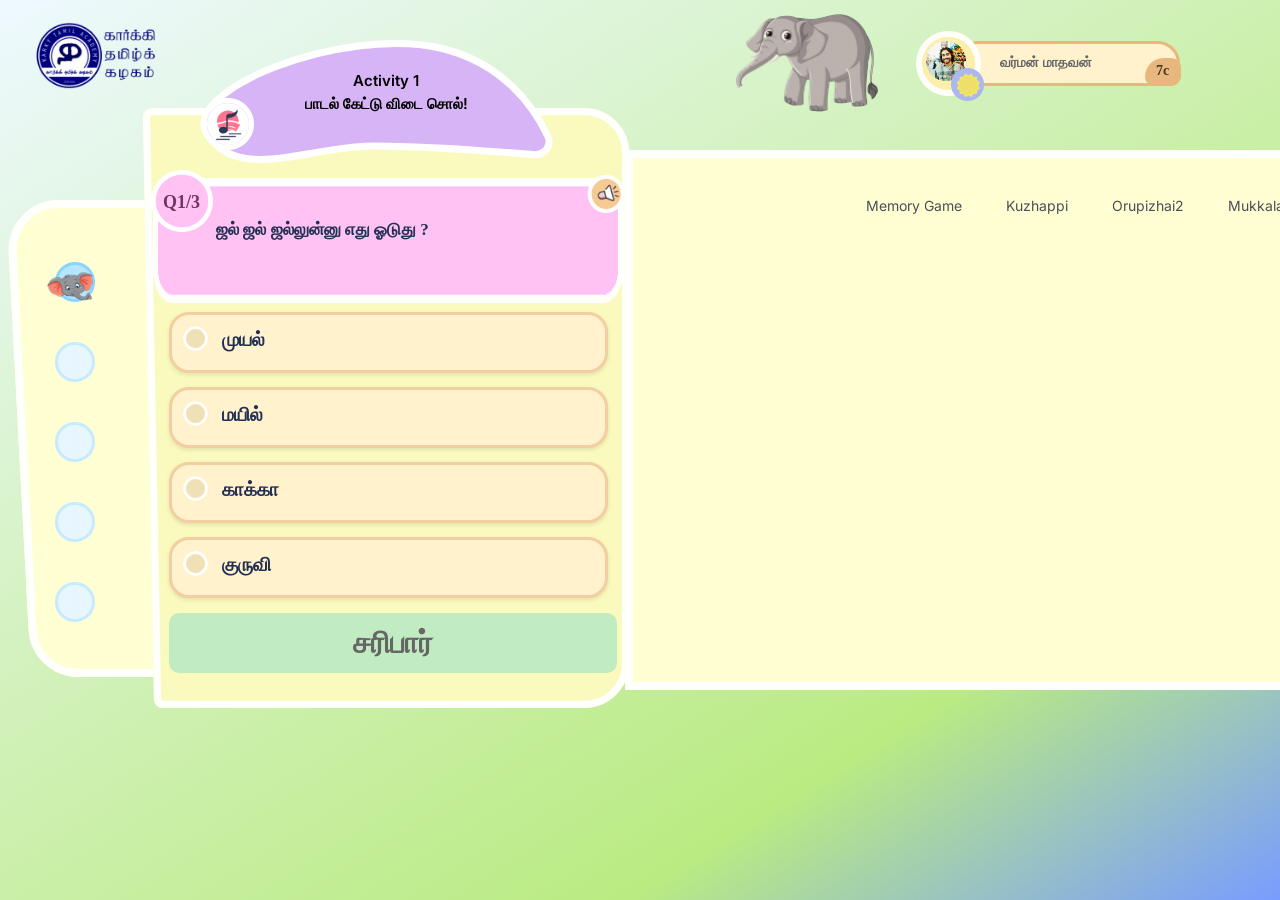
==== commit 61c54e54: "Mukkala" ====
--- a/index.html
+++ b/index.html
@@ -190,6 +190,7 @@
 						<button id="switchMemoryGame" class="game-switch-btn">Memory Game</button>
 						<button id="switchKuzhappi" class="game-switch-btn">Kuzhappi</button>
 						<button id="switchOrupizhai2" class="game-switch-btn">Orupizhai2</button>
+						<button id="switchVerbGame" class="game-switch-btn">Mukkala</button>
 					</div>
 					
 	  			</div>
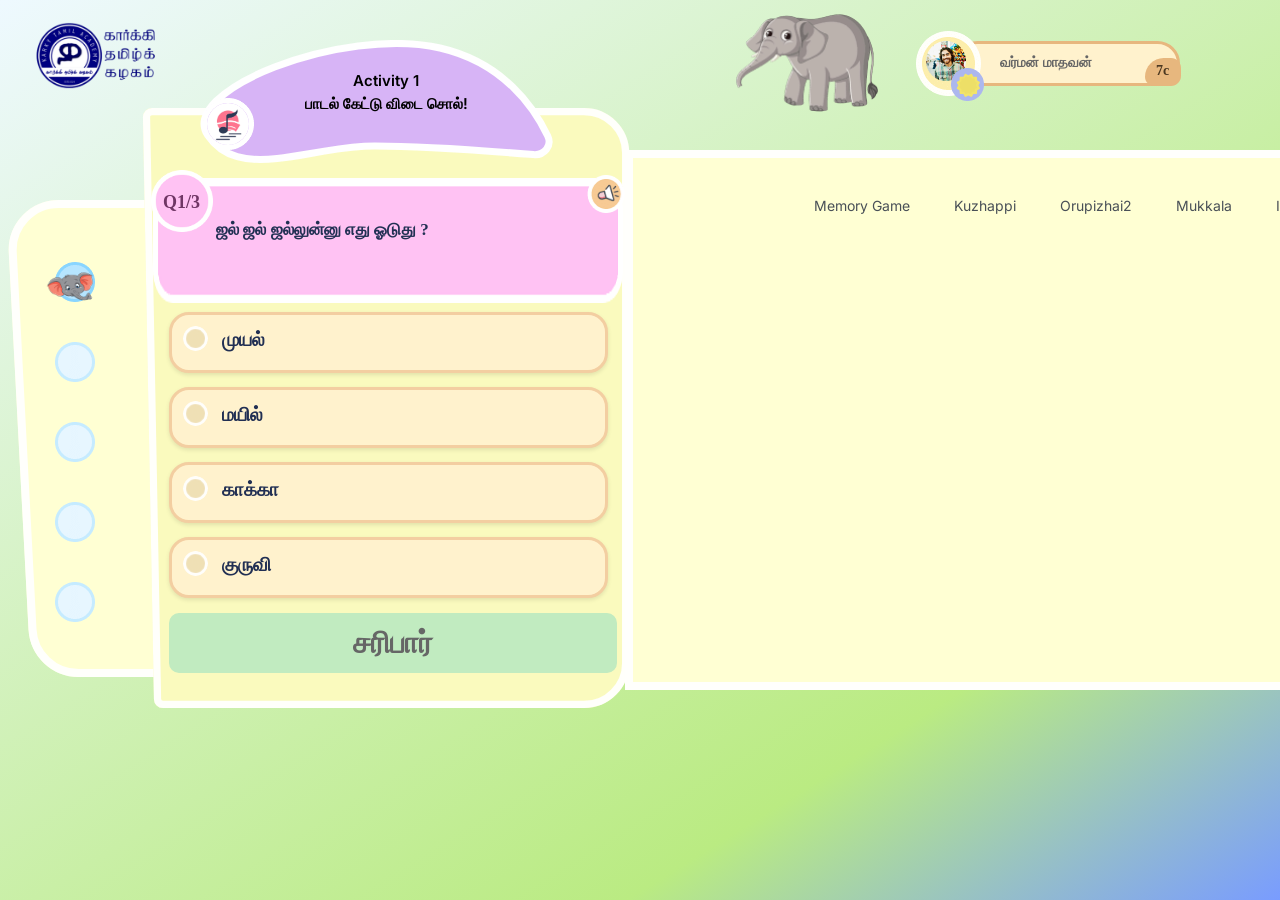
==== commit de7a3d84: "idavalam-initial" ====
--- a/index.html
+++ b/index.html
@@ -191,6 +191,7 @@
 						<button id="switchKuzhappi" class="game-switch-btn">Kuzhappi</button>
 						<button id="switchOrupizhai2" class="game-switch-btn">Orupizhai2</button>
 						<button id="switchVerbGame" class="game-switch-btn">Mukkala</button>
+						<button id="switchIdavalam" class="game-switch-btn">Idavalam</button>
 					</div>
 					
 	  			</div>
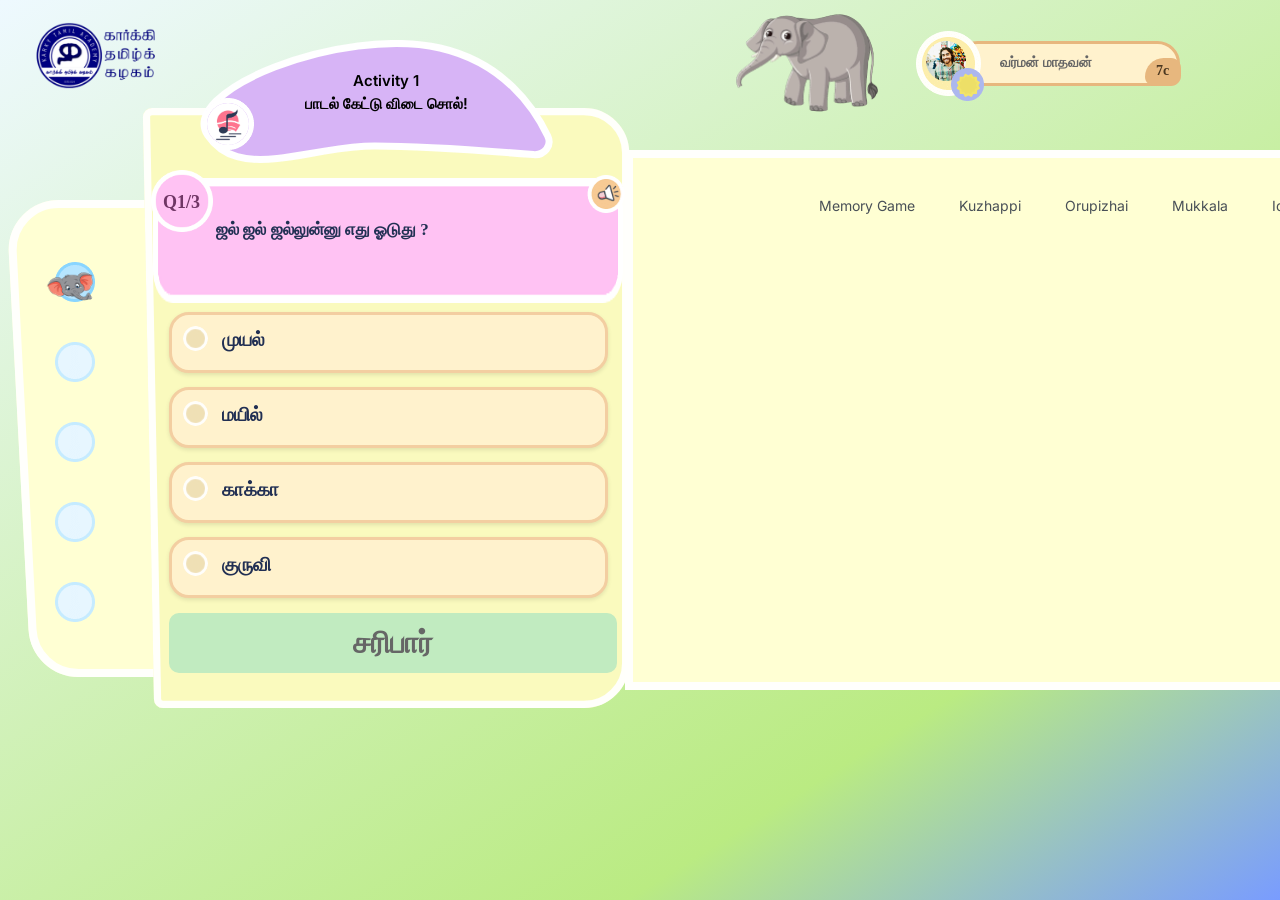
==== commit 08f575ae: "minor changes" ====
--- a/index.html
+++ b/index.html
@@ -189,7 +189,7 @@
 	    			<div id="gameButtons" style="text-align: center; margin-top: 10px;">
 						<button id="switchMemoryGame" class="game-switch-btn">Memory Game</button>
 						<button id="switchKuzhappi" class="game-switch-btn">Kuzhappi</button>
-						<button id="switchOrupizhai2" class="game-switch-btn">Orupizhai2</button>
+						<button id="switchOrupizhai2" class="game-switch-btn">Orupizhai</button>
 						<button id="switchVerbGame" class="game-switch-btn">Mukkala</button>
 						<button id="switchIdavalam" class="game-switch-btn">Idavalam</button>
 					</div>
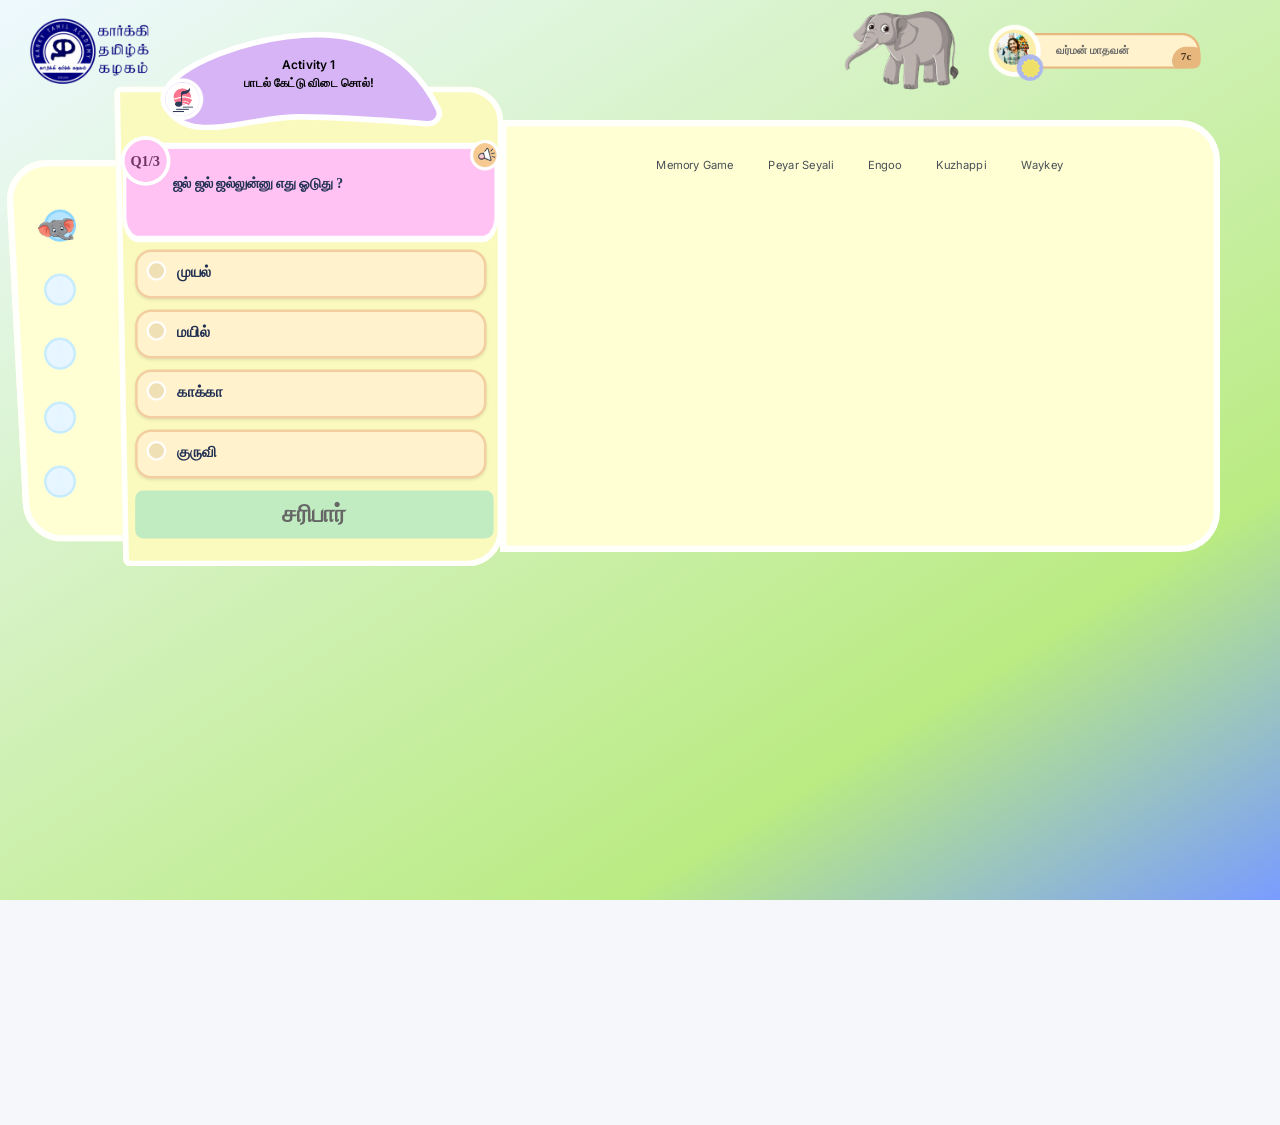
==== commit 4a822f72: "first commit" ====
--- a/index.html
+++ b/index.html
@@ -188,10 +188,10 @@
 				<div id="toolArea">
 	    			<div id="gameButtons" style="text-align: center; margin-top: 10px;">
 						<button id="switchMemoryGame" class="game-switch-btn">Memory Game</button>
-						<button id="switchKuzhappi" class="game-switch-btn">Kuzhappi</button>
-						<button id="switchOrupizhai2" class="game-switch-btn">Orupizhai</button>
-						<button id="switchVerbGame" class="game-switch-btn">Mukkala</button>
-						<button id="switchIdavalam" class="game-switch-btn">Idavalam</button>
+						<button id="switchKuzhappi" class="game-switch-btn">Peyar Seyali</button>
+						<button id="switchOrupizhai2" class="game-switch-btn">Engoo</button>
+						<button id="switchVerbGame" class="game-switch-btn">Kuzhappi</button>
+						<button id="switchIdavalam" class="game-switch-btn">Waykey</button>
 					</div>
 					
 	  			</div>
--- a/css/app.css
+++ b/css/app.css
@@ -1,16 +1,16097 @@
-:root,[data-bs-theme=light]{--bs-blue:#3b7ddd;--bs-indigo:#0a0a0a;--bs-purple:#6f42c1;--bs-pink:#e83e8c;--bs-red:#dc3545;--bs-orange:#fd7e14;--bs-yellow:#fcb92c;--bs-green:#1cbb8c;--bs-teal:#20c997;--bs-cyan:#17a2b8;--bs-black:#000;--bs-white:#fff;--bs-gray:#6c757d;--bs-gray-dark:#343a40;--bs-gray-100:#f8f9fa;--bs-gray-200:#e9ecef;--bs-gray-300:#dee2e6;--bs-gray-400:#ced4da;--bs-gray-500:#adb5bd;--bs-gray-600:#6c757d;--bs-gray-700:#495057;--bs-gray-800:#343a40;--bs-gray-900:#212529;--bs-primary:#3b7ddd;--bs-secondary:#6c757d;--bs-success:#1cbb8c;--bs-info:#17a2b8;--bs-warning:#fcb92c;--bs-danger:#dc3545;--bs-light:#f5f7fb;--bs-dark:#212529;--bs-primary-rgb:59,125,221;--bs-secondary-rgb:108,117,125;--bs-success-rgb:28,187,140;--bs-info-rgb:23,162,184;--bs-warning-rgb:252,185,44;--bs-danger-rgb:220,53,69;--bs-light-rgb:245,247,251;--bs-dark-rgb:33,37,41;--bs-primary-text-emphasis:#183258;--bs-secondary-text-emphasis:#2b2f32;--bs-success-text-emphasis:#0b4b38;--bs-info-text-emphasis:#09414a;--bs-warning-text-emphasis:#654a12;--bs-danger-text-emphasis:#58151c;--bs-light-text-emphasis:#495057;--bs-dark-text-emphasis:#495057;--bs-primary-bg-subtle:#d8e5f8;--bs-secondary-bg-subtle:#e2e3e5;--bs-success-bg-subtle:#d2f1e8;--bs-info-bg-subtle:#d1ecf1;--bs-warning-bg-subtle:#fef1d5;--bs-danger-bg-subtle:#f8d7da;--bs-light-bg-subtle:#fcfcfd;--bs-dark-bg-subtle:#ced4da;--bs-primary-border-subtle:#b1cbf1;--bs-secondary-border-subtle:#c4c8cb;--bs-success-border-subtle:#a4e4d1;--bs-info-border-subtle:#a2dae3;--bs-warning-border-subtle:#fee3ab;--bs-danger-border-subtle:#f1aeb5;--bs-light-border-subtle:#e9ecef;--bs-dark-border-subtle:#adb5bd;--bs-white-rgb:255,255,255;--bs-black-rgb:0,0,0;--bs-font-sans-serif:"Inter","Helvetica Neue",Arial,-apple-system,BlinkMacSystemFont,"Segoe UI",Roboto,"Noto Sans",sans-serif,"Apple Color Emoji","Segoe UI Emoji","Segoe UI Symbol","Noto Color Emoji";--bs-font-monospace:SFMono-Regular,Menlo,Monaco,Consolas,"Liberation Mono","Courier New",monospace;--bs-gradient:linear-gradient(180deg,hsla(0,0%,100%,.15),hsla(0,0%,100%,0));--bs-body-font-family:var(--bs-font-sans-serif);--bs-body-font-size:0.875rem;--bs-body-font-weight:400;--bs-body-line-height:1.5;--bs-body-color:#495057;--bs-body-color-rgb:73,80,87;--bs-body-bg:#f5f7fb;--bs-body-bg-rgb:245,247,251;--bs-emphasis-color:#000;--bs-emphasis-color-rgb:0,0,0;--bs-secondary-color:rgba(73,80,87,.75);--bs-secondary-color-rgb:73,80,87;--bs-secondary-bg:#e9ecef;--bs-secondary-bg-rgb:233,236,239;--bs-tertiary-color:rgba(73,80,87,.5);--bs-tertiary-color-rgb:73,80,87;--bs-tertiary-bg:#f8f9fa;--bs-tertiary-bg-rgb:248,249,250;--bs-heading-color:#000;--bs-link-color:#3b7ddd;--bs-link-color-rgb:59,125,221;--bs-link-decoration:none;--bs-link-hover-color:#2f64b1;--bs-link-hover-color-rgb:47,100,177;--bs-link-hover-decoration:underline;--bs-code-color:#e83e8c;--bs-highlight-bg:#fef1d5;--bs-border-width:1px;--bs-border-style:solid;--bs-border-color:#dee2e6;--bs-border-color-translucent:rgba(0,0,0,.175);--bs-border-radius:0.2rem;--bs-border-radius-sm:0.1rem;--bs-border-radius-lg:0.3rem;--bs-border-radius-xl:1rem;--bs-border-radius-xxl:2rem;--bs-border-radius-2xl:var(--bs-border-radius-xxl);--bs-border-radius-pill:50rem;--bs-box-shadow:0 0.1rem 0.2rem rgba(0,0,0,.05);--bs-box-shadow-sm:0 0.05rem 0.2rem rgba(0,0,0,.05);--bs-box-shadow-lg:0 0.2rem 0.2rem rgba(0,0,0,.05);--bs-box-shadow-inset:inset 0 1px 2px rgba(0,0,0,.075);--bs-focus-ring-width:0.25rem;--bs-focus-ring-opacity:0.25;--bs-focus-ring-color:rgba(59,125,221,.25);--bs-form-valid-color:#1cbb8c;--bs-form-valid-border-color:#1cbb8c;--bs-form-invalid-color:#dc3545;--bs-form-invalid-border-color:#dc3545}*,:after,:before{box-sizing:border-box}@media(prefers-reduced-motion:no-preference){:root{scroll-behavior:smooth}}body{-webkit-text-size-adjust:100%;-webkit-tap-highlight-color:rgba(0,0,0,0);background-color:var(--bs-body-bg);color:var(--bs-body-color);font-family:var(--bs-body-font-family);font-size:var(--bs-body-font-size);font-weight:var(--bs-body-font-weight);line-height:var(--bs-body-line-height);margin:0;text-align:var(--bs-body-text-align)}hr{border:0;border-top:var(--bs-border-width) solid;color:inherit;margin:1rem 0;opacity:.25}.h1,.h2,.h3,.h4,.h5,.h6,h1,h2,h3,h4,h5,h6{color:var(--bs-heading-color);font-weight:400;line-height:1.2;margin-bottom:.5rem;margin-top:0}.h1,h1{font-size:1.75rem}
-.h2,h2{font-size:0.8rem}.h3,h3{font-size:1.3125rem}.h4,h4{font-size:1.09375rem}.h5,.h6,h5,h6{font-size:.875rem}p{margin-bottom:1rem;margin-top:0}abbr[title]{cursor:help;-webkit-text-decoration:underline dotted;text-decoration:underline dotted;-webkit-text-decoration-skip-ink:none;text-decoration-skip-ink:none}address{font-style:normal;line-height:inherit;margin-bottom:1rem}ol,ul{padding-left:2rem}dl,ol,ul{margin-bottom:1rem;margin-top:0}ol ol,ol ul,ul ol,ul ul{margin-bottom:0}dt{font-weight:600}dd{margin-bottom:.5rem;margin-left:0}blockquote{margin:0 0 1rem}b,strong{font-weight:bolder}.small,small{font-size:80%}.mark,mark{background-color:var(--bs-highlight-bg);padding:.1875em}sub,sup{font-size:.75em;line-height:0;position:relative;vertical-align:baseline}sub{bottom:-.25em}sup{top:-.5em}a{color:rgba(var(--bs-link-color-rgb),var(--bs-link-opacity,1));text-decoration:none}a:hover{--bs-link-color-rgb:var(--bs-link-hover-color-rgb);text-decoration:underline}a:not([href]):not([class]),a:not([href]):not([class]):hover{color:inherit;text-decoration:none}code,kbd,pre,samp{font-family:var(--bs-font-monospace);font-size:1em}pre{display:block;font-size:80%;margin-bottom:1rem;margin-top:0;overflow:auto}pre code{color:inherit;font-size:inherit;word-break:normal}code{word-wrap:break-word;color:var(--bs-code-color);font-size:80%}a>code{color:inherit}kbd{background-color:var(--bs-body-color);border-radius:.1rem;color:var(--bs-body-bg);font-size:80%;padding:.1875rem .375rem}kbd kbd{font-size:1em;padding:0}figure{margin:0 0 1rem}img,svg{vertical-align:middle}table{border-collapse:collapse;caption-side:bottom}caption{color:var(--bs-secondary-color);padding-bottom:.75rem;padding-top:.75rem;text-align:left}th{text-align:inherit;text-align:-webkit-match-parent}tbody,td,tfoot,th,thead,tr{border:0 solid;border-color:inherit}label{display:inline-block}button{border-radius:0}button:focus:not(:focus-visible){outline:0}button,input,optgroup,select,textarea{font-family:inherit;font-size:inherit;line-height:inherit;margin:0}button,select{text-transform:none}[role=button]{cursor:pointer}select{word-wrap:normal}select:disabled{opacity:1}[list]:not([type=date]):not([type=datetime-local]):not([type=month]):not([type=week]):not([type=time])::-webkit-calendar-picker-indicator{display:none!important}[type=button],[type=reset],[type=submit],button{-webkit-appearance:button}[type=button]:not(:disabled),[type=reset]:not(:disabled),[type=submit]:not(:disabled),button:not(:disabled){cursor:pointer}::-moz-focus-inner{border-style:none;padding:0}textarea{resize:vertical}fieldset{border:0;margin:0;min-width:0;padding:0}legend{float:left;font-size:1.5rem;line-height:inherit;margin-bottom:.5rem;padding:0;width:100%}legend+*{clear:left}::-webkit-datetime-edit-day-field,::-webkit-datetime-edit-fields-wrapper,::-webkit-datetime-edit-hour-field,::-webkit-datetime-edit-minute,::-webkit-datetime-edit-month-field,::-webkit-datetime-edit-text,::-webkit-datetime-edit-year-field{padding:0}::-webkit-inner-spin-button{height:auto}[type=search]{-webkit-appearance:textfield;outline-offset:-2px}::-webkit-search-decoration{-webkit-appearance:none}::-webkit-color-swatch-wrapper{padding:0}::-webkit-file-upload-button{-webkit-appearance:button;font:inherit}::file-selector-button{-webkit-appearance:button;font:inherit}output{display:inline-block}iframe{border:0}summary{cursor:pointer;display:list-item}progress{vertical-align:baseline}[hidden]{display:none!important}.lead{font-size:1.09375rem;font-weight:300}.display-1{font-size:6rem}.display-1,.display-2{font-weight:300;line-height:1.2}.display-2{font-size:5.5rem}.display-3{font-size:4.5rem}.display-3,.display-4{font-weight:300;line-height:1.2}.display-4{font-size:3.5rem}.display-5{font-size:3rem}.display-5,.display-6{font-weight:300;line-height:1.2}.display-6{font-size:2.5rem}.list-inline,.list-unstyled{list-style:none;padding-left:0}.list-inline-item{display:inline-block}.list-inline-item:not(:last-child){margin-right:.5rem}.initialism{font-size:80%;text-transform:uppercase}.blockquote{font-size:1.09375rem;margin-bottom:1rem}.blockquote>:last-child{margin-bottom:0}.blockquote-footer{color:#6c757d;font-size:80%;margin-bottom:1rem;margin-top:-1rem}.blockquote-footer:before{content:"— "}.img-fluid,.img-thumbnail{height:auto;max-width:100%}.img-thumbnail{background-color:var(--bs-body-bg);border:var(--bs-border-width) solid var(--bs-border-color);border-radius:var(--bs-border-radius);padding:.25rem}.figure{display:inline-block}.figure-img{line-height:1;margin-bottom:.5rem}.figure-caption{color:var(--bs-secondary-color);font-size:80%}.container,.container-fluid,.container-lg,.container-md,.container-sm,.container-xl{--bs-gutter-x:0.75rem;--bs-gutter-y:0;margin-left:auto;margin-right:auto;padding-left:calc(var(--bs-gutter-x)*.5);padding-right:calc(var(--bs-gutter-x)*.5);width:100%}@media(min-width:576px){.container,.container-sm{max-width:540px}}@media(min-width:768px){.container,.container-md,.container-sm{max-width:720px}}@media(min-width:992px){.container,.container-lg,.container-md,.container-sm{max-width:960px}}@media(min-width:1200px){.container,.container-lg,.container-md,.container-sm,.container-xl{max-width:1200px}}:root{--bs-breakpoint-xs:0;--bs-breakpoint-sm:576px;--bs-breakpoint-md:768px;--bs-breakpoint-lg:992px;--bs-breakpoint-xl:1200px;--bs-breakpoint-xxl:1440px}.row{--bs-gutter-x:24px;--bs-gutter-y:0;display:flex;flex-wrap:wrap;margin-left:calc(var(--bs-gutter-x)*-.5);margin-right:calc(var(--bs-gutter-x)*-.5);margin-top:calc(var(--bs-gutter-y)*-1)}.row>*{flex-shrink:0;margin-top:var(--bs-gutter-y);max-width:100%;padding-left:calc(var(--bs-gutter-x)*.5);padding-right:calc(var(--bs-gutter-x)*.5);width:100%}.col{flex:1 0 0%}.row-cols-auto>*{flex:0 0 auto;width:auto}.row-cols-1>*{flex:0 0 auto;width:100%}.row-cols-2>*{flex:0 0 auto;width:50%}.row-cols-3>*{flex:0 0 auto;width:33.3333333333%}.row-cols-4>*{flex:0 0 auto;width:25%}.row-cols-5>*{flex:0 0 auto;width:20%}.row-cols-6>*{flex:0 0 auto;width:16.6666666667%}.col-auto{flex:0 0 auto;width:auto}.col-1{flex:0 0 auto;width:8.33333333%}.col-2{flex:0 0 auto;width:16.66666667%}.col-3{flex:0 0 auto;width:25%}.col-4{flex:0 0 auto;width:33.33333333%}.col-5{flex:0 0 auto;width:41.66666667%}.col-6{flex:0 0 auto;width:50%}.col-7{flex:0 0 auto;width:58.33333333%}.col-8{flex:0 0 auto;width:66.66666667%}.col-9{flex:0 0 auto;width:75%}.col-10{flex:0 0 auto;width:83.33333333%}.col-11{flex:0 0 auto;width:91.66666667%}.col-12{flex:0 0 auto;width:100%}.offset-1{margin-left:8.33333333%}.offset-2{margin-left:16.66666667%}.offset-3{margin-left:25%}.offset-4{margin-left:33.33333333%}.offset-5{margin-left:41.66666667%}.offset-6{margin-left:50%}.offset-7{margin-left:58.33333333%}.offset-8{margin-left:66.66666667%}.offset-9{margin-left:75%}.offset-10{margin-left:83.33333333%}.offset-11{margin-left:91.66666667%}.g-0,.gx-0{--bs-gutter-x:0}.g-0,.gy-0{--bs-gutter-y:0}.g-1,.gx-1{--bs-gutter-x:0.25rem}.g-1,.gy-1{--bs-gutter-y:0.25rem}.g-2,.gx-2{--bs-gutter-x:0.5rem}.g-2,.gy-2{--bs-gutter-y:0.5rem}.g-3,.gx-3{--bs-gutter-x:1rem}.g-3,.gy-3{--bs-gutter-y:1rem}.g-4,.gx-4{--bs-gutter-x:1.5rem}.g-4,.gy-4{--bs-gutter-y:1.5rem}.g-5,.gx-5{--bs-gutter-x:3rem}.g-5,.gy-5{--bs-gutter-y:3rem}.g-6,.gx-6{--bs-gutter-x:4.5rem}.g-6,.gy-6{--bs-gutter-y:4.5rem}.g-7,.gx-7{--bs-gutter-x:6rem}.g-7,.gy-7{--bs-gutter-y:6rem}@media(min-width:576px){.col-sm{flex:1 0 0%}.row-cols-sm-auto>*{flex:0 0 auto;width:auto}.row-cols-sm-1>*{flex:0 0 auto;width:100%}.row-cols-sm-2>*{flex:0 0 auto;width:50%}.row-cols-sm-3>*{flex:0 0 auto;width:33.3333333333%}.row-cols-sm-4>*{flex:0 0 auto;width:25%}.row-cols-sm-5>*{flex:0 0 auto;width:20%}.row-cols-sm-6>*{flex:0 0 auto;width:16.6666666667%}.col-sm-auto{flex:0 0 auto;width:auto}.col-sm-1{flex:0 0 auto;width:8.33333333%}.col-sm-2{flex:0 0 auto;width:16.66666667%}.col-sm-3{flex:0 0 auto;width:25%}.col-sm-4{flex:0 0 auto;width:33.33333333%}.col-sm-5{flex:0 0 auto;width:41.66666667%}.col-sm-6{flex:0 0 auto;width:50%}.col-sm-7{flex:0 0 auto;width:58.33333333%}.col-sm-8{flex:0 0 auto;width:66.66666667%}.col-sm-9{flex:0 0 auto;width:75%}.col-sm-10{flex:0 0 auto;width:83.33333333%}.col-sm-11{flex:0 0 auto;width:91.66666667%}.col-sm-12{flex:0 0 auto;width:100%}.offset-sm-0{margin-left:0}.offset-sm-1{margin-left:8.33333333%}.offset-sm-2{margin-left:16.66666667%}.offset-sm-3{margin-left:25%}.offset-sm-4{margin-left:33.33333333%}.offset-sm-5{margin-left:41.66666667%}.offset-sm-6{margin-left:50%}.offset-sm-7{margin-left:58.33333333%}.offset-sm-8{margin-left:66.66666667%}.offset-sm-9{margin-left:75%}.offset-sm-10{margin-left:83.33333333%}.offset-sm-11{margin-left:91.66666667%}.g-sm-0,.gx-sm-0{--bs-gutter-x:0}.g-sm-0,.gy-sm-0{--bs-gutter-y:0}.g-sm-1,.gx-sm-1{--bs-gutter-x:0.25rem}.g-sm-1,.gy-sm-1{--bs-gutter-y:0.25rem}.g-sm-2,.gx-sm-2{--bs-gutter-x:0.5rem}.g-sm-2,.gy-sm-2{--bs-gutter-y:0.5rem}.g-sm-3,.gx-sm-3{--bs-gutter-x:1rem}.g-sm-3,.gy-sm-3{--bs-gutter-y:1rem}.g-sm-4,.gx-sm-4{--bs-gutter-x:1.5rem}.g-sm-4,.gy-sm-4{--bs-gutter-y:1.5rem}.g-sm-5,.gx-sm-5{--bs-gutter-x:3rem}.g-sm-5,.gy-sm-5{--bs-gutter-y:3rem}.g-sm-6,.gx-sm-6{--bs-gutter-x:4.5rem}.g-sm-6,.gy-sm-6{--bs-gutter-y:4.5rem}.g-sm-7,.gx-sm-7{--bs-gutter-x:6rem}.g-sm-7,.gy-sm-7{--bs-gutter-y:6rem}}@media(min-width:768px){.col-md{flex:1 0 0%}.row-cols-md-auto>*{flex:0 0 auto;width:auto}.row-cols-md-1>*{flex:0 0 auto;width:100%}.row-cols-md-2>*{flex:0 0 auto;width:50%}.row-cols-md-3>*{flex:0 0 auto;width:33.3333333333%}.row-cols-md-4>*{flex:0 0 auto;width:25%}.row-cols-md-5>*{flex:0 0 auto;width:20%}.row-cols-md-6>*{flex:0 0 auto;width:16.6666666667%}.col-md-auto{flex:0 0 auto;width:auto}.col-md-1{flex:0 0 auto;width:8.33333333%}.col-md-2{flex:0 0 auto;width:16.66666667%}.col-md-3{flex:0 0 auto;width:25%}.col-md-4{flex:0 0 auto;width:33.33333333%}.col-md-5{flex:0 0 auto;width:41.66666667%}.col-md-6{flex:0 0 auto;width:50%}.col-md-7{flex:0 0 auto;width:58.33333333%}.col-md-8{flex:0 0 auto;width:66.66666667%}.col-md-9{flex:0 0 auto;width:75%}.col-md-10{flex:0 0 auto;width:83.33333333%}.col-md-11{flex:0 0 auto;width:91.66666667%}.col-md-12{flex:0 0 auto;width:100%}.offset-md-0{margin-left:0}.offset-md-1{margin-left:8.33333333%}.offset-md-2{margin-left:16.66666667%}.offset-md-3{margin-left:25%}.offset-md-4{margin-left:33.33333333%}.offset-md-5{margin-left:41.66666667%}.offset-md-6{margin-left:50%}.offset-md-7{margin-left:58.33333333%}.offset-md-8{margin-left:66.66666667%}.offset-md-9{margin-left:75%}.offset-md-10{margin-left:83.33333333%}.offset-md-11{margin-left:91.66666667%}.g-md-0,.gx-md-0{--bs-gutter-x:0}.g-md-0,.gy-md-0{--bs-gutter-y:0}.g-md-1,.gx-md-1{--bs-gutter-x:0.25rem}.g-md-1,.gy-md-1{--bs-gutter-y:0.25rem}.g-md-2,.gx-md-2{--bs-gutter-x:0.5rem}.g-md-2,.gy-md-2{--bs-gutter-y:0.5rem}.g-md-3,.gx-md-3{--bs-gutter-x:1rem}.g-md-3,.gy-md-3{--bs-gutter-y:1rem}.g-md-4,.gx-md-4{--bs-gutter-x:1.5rem}.g-md-4,.gy-md-4{--bs-gutter-y:1.5rem}.g-md-5,.gx-md-5{--bs-gutter-x:3rem}.g-md-5,.gy-md-5{--bs-gutter-y:3rem}.g-md-6,.gx-md-6{--bs-gutter-x:4.5rem}.g-md-6,.gy-md-6{--bs-gutter-y:4.5rem}.g-md-7,.gx-md-7{--bs-gutter-x:6rem}.g-md-7,.gy-md-7{--bs-gutter-y:6rem}}@media(min-width:992px){.col-lg{flex:1 0 0%}.row-cols-lg-auto>*{flex:0 0 auto;width:auto}.row-cols-lg-1>*{flex:0 0 auto;width:100%}.row-cols-lg-2>*{flex:0 0 auto;width:50%}.row-cols-lg-3>*{flex:0 0 auto;width:33.3333333333%}.row-cols-lg-4>*{flex:0 0 auto;width:25%}.row-cols-lg-5>*{flex:0 0 auto;width:20%}.row-cols-lg-6>*{flex:0 0 auto;width:16.6666666667%}.col-lg-auto{flex:0 0 auto;width:auto}.col-lg-1{flex:0 0 auto;width:8.33333333%}.col-lg-2{flex:0 0 auto;width:16.66666667%}.col-lg-3{flex:0 0 auto;width:25%}.col-lg-4{flex:0 0 auto;width:33.33333333%}.col-lg-5{flex:0 0 auto;width:41.66666667%}.col-lg-6{flex:0 0 auto;width:50%}.col-lg-7{flex:0 0 auto;width:58.33333333%}.col-lg-8{flex:0 0 auto;width:66.66666667%}.col-lg-9{flex:0 0 auto;width:75%}.col-lg-10{flex:0 0 auto;width:83.33333333%}.col-lg-11{flex:0 0 auto;width:91.66666667%}.col-lg-12{flex:0 0 auto;width:100%}.offset-lg-0{margin-left:0}.offset-lg-1{margin-left:8.33333333%}.offset-lg-2{margin-left:16.66666667%}.offset-lg-3{margin-left:25%}.offset-lg-4{margin-left:33.33333333%}.offset-lg-5{margin-left:41.66666667%}.offset-lg-6{margin-left:50%}.offset-lg-7{margin-left:58.33333333%}.offset-lg-8{margin-left:66.66666667%}.offset-lg-9{margin-left:75%}.offset-lg-10{margin-left:83.33333333%}.offset-lg-11{margin-left:91.66666667%}.g-lg-0,.gx-lg-0{--bs-gutter-x:0}.g-lg-0,.gy-lg-0{--bs-gutter-y:0}.g-lg-1,.gx-lg-1{--bs-gutter-x:0.25rem}.g-lg-1,.gy-lg-1{--bs-gutter-y:0.25rem}.g-lg-2,.gx-lg-2{--bs-gutter-x:0.5rem}.g-lg-2,.gy-lg-2{--bs-gutter-y:0.5rem}.g-lg-3,.gx-lg-3{--bs-gutter-x:1rem}.g-lg-3,.gy-lg-3{--bs-gutter-y:1rem}.g-lg-4,.gx-lg-4{--bs-gutter-x:1.5rem}.g-lg-4,.gy-lg-4{--bs-gutter-y:1.5rem}.g-lg-5,.gx-lg-5{--bs-gutter-x:3rem}.g-lg-5,.gy-lg-5{--bs-gutter-y:3rem}.g-lg-6,.gx-lg-6{--bs-gutter-x:4.5rem}.g-lg-6,.gy-lg-6{--bs-gutter-y:4.5rem}.g-lg-7,.gx-lg-7{--bs-gutter-x:6rem}.g-lg-7,.gy-lg-7{--bs-gutter-y:6rem}}@media(min-width:1200px){.col-xl{flex:1 0 0%}.row-cols-xl-auto>*{flex:0 0 auto;width:auto}.row-cols-xl-1>*{flex:0 0 auto;width:100%}.row-cols-xl-2>*{flex:0 0 auto;width:50%}.row-cols-xl-3>*{flex:0 0 auto;width:33.3333333333%}.row-cols-xl-4>*{flex:0 0 auto;width:25%}.row-cols-xl-5>*{flex:0 0 auto;width:20%}.row-cols-xl-6>*{flex:0 0 auto;width:16.6666666667%}.col-xl-auto{flex:0 0 auto;width:auto}.col-xl-1{flex:0 0 auto;width:8.33333333%}.col-xl-2{flex:0 0 auto;width:16.66666667%}.col-xl-3{flex:0 0 auto;width:25%}.col-xl-4{flex:0 0 auto;width:33.33333333%}.col-xl-5{flex:0 0 auto;width:41.66666667%}.col-xl-6{flex:0 0 auto;width:50%}.col-xl-7{flex:0 0 auto;width:58.33333333%}.col-xl-8{flex:0 0 auto;width:66.66666667%}.col-xl-9{flex:0 0 auto;width:75%}.col-xl-10{flex:0 0 auto;width:83.33333333%}.col-xl-11{flex:0 0 auto;width:91.66666667%}.col-xl-12{flex:0 0 auto;width:100%}.offset-xl-0{margin-left:0}.offset-xl-1{margin-left:8.33333333%}.offset-xl-2{margin-left:16.66666667%}.offset-xl-3{margin-left:25%}.offset-xl-4{margin-left:33.33333333%}.offset-xl-5{margin-left:41.66666667%}.offset-xl-6{margin-left:50%}.offset-xl-7{margin-left:58.33333333%}.offset-xl-8{margin-left:66.66666667%}.offset-xl-9{margin-left:75%}.offset-xl-10{margin-left:83.33333333%}.offset-xl-11{margin-left:91.66666667%}.g-xl-0,.gx-xl-0{--bs-gutter-x:0}.g-xl-0,.gy-xl-0{--bs-gutter-y:0}.g-xl-1,.gx-xl-1{--bs-gutter-x:0.25rem}.g-xl-1,.gy-xl-1{--bs-gutter-y:0.25rem}.g-xl-2,.gx-xl-2{--bs-gutter-x:0.5rem}.g-xl-2,.gy-xl-2{--bs-gutter-y:0.5rem}.g-xl-3,.gx-xl-3{--bs-gutter-x:1rem}.g-xl-3,.gy-xl-3{--bs-gutter-y:1rem}.g-xl-4,.gx-xl-4{--bs-gutter-x:1.5rem}.g-xl-4,.gy-xl-4{--bs-gutter-y:1.5rem}.g-xl-5,.gx-xl-5{--bs-gutter-x:3rem}.g-xl-5,.gy-xl-5{--bs-gutter-y:3rem}.g-xl-6,.gx-xl-6{--bs-gutter-x:4.5rem}.g-xl-6,.gy-xl-6{--bs-gutter-y:4.5rem}.g-xl-7,.gx-xl-7{--bs-gutter-x:6rem}.g-xl-7,.gy-xl-7{--bs-gutter-y:6rem}}@media(min-width:1440px){.col-xxl{flex:1 0 0%}.row-cols-xxl-auto>*{flex:0 0 auto;width:auto}.row-cols-xxl-1>*{flex:0 0 auto;width:100%}.row-cols-xxl-2>*{flex:0 0 auto;width:50%}.row-cols-xxl-3>*{flex:0 0 auto;width:33.3333333333%}.row-cols-xxl-4>*{flex:0 0 auto;width:25%}.row-cols-xxl-5>*{flex:0 0 auto;width:20%}.row-cols-xxl-6>*{flex:0 0 auto;width:16.6666666667%}.col-xxl-auto{flex:0 0 auto;width:auto}.col-xxl-1{flex:0 0 auto;width:8.33333333%}.col-xxl-2{flex:0 0 auto;width:16.66666667%}.col-xxl-3{flex:0 0 auto;width:25%}.col-xxl-4{flex:0 0 auto;width:33.33333333%}.col-xxl-5{flex:0 0 auto;width:41.66666667%}.col-xxl-6{flex:0 0 auto;width:50%}.col-xxl-7{flex:0 0 auto;width:58.33333333%}.col-xxl-8{flex:0 0 auto;width:66.66666667%}.col-xxl-9{flex:0 0 auto;width:75%}.col-xxl-10{flex:0 0 auto;width:83.33333333%}.col-xxl-11{flex:0 0 auto;width:91.66666667%}.col-xxl-12{flex:0 0 auto;width:100%}.offset-xxl-0{margin-left:0}.offset-xxl-1{margin-left:8.33333333%}.offset-xxl-2{margin-left:16.66666667%}.offset-xxl-3{margin-left:25%}.offset-xxl-4{margin-left:33.33333333%}.offset-xxl-5{margin-left:41.66666667%}.offset-xxl-6{margin-left:50%}.offset-xxl-7{margin-left:58.33333333%}.offset-xxl-8{margin-left:66.66666667%}.offset-xxl-9{margin-left:75%}.offset-xxl-10{margin-left:83.33333333%}.offset-xxl-11{margin-left:91.66666667%}.g-xxl-0,.gx-xxl-0{--bs-gutter-x:0}.g-xxl-0,.gy-xxl-0{--bs-gutter-y:0}.g-xxl-1,.gx-xxl-1{--bs-gutter-x:0.25rem}.g-xxl-1,.gy-xxl-1{--bs-gutter-y:0.25rem}.g-xxl-2,.gx-xxl-2{--bs-gutter-x:0.5rem}.g-xxl-2,.gy-xxl-2{--bs-gutter-y:0.5rem}.g-xxl-3,.gx-xxl-3{--bs-gutter-x:1rem}.g-xxl-3,.gy-xxl-3{--bs-gutter-y:1rem}.g-xxl-4,.gx-xxl-4{--bs-gutter-x:1.5rem}.g-xxl-4,.gy-xxl-4{--bs-gutter-y:1.5rem}.g-xxl-5,.gx-xxl-5{--bs-gutter-x:3rem}.g-xxl-5,.gy-xxl-5{--bs-gutter-y:3rem}.g-xxl-6,.gx-xxl-6{--bs-gutter-x:4.5rem}.g-xxl-6,.gy-xxl-6{--bs-gutter-y:4.5rem}.g-xxl-7,.gx-xxl-7{--bs-gutter-x:6rem}.g-xxl-7,.gy-xxl-7{--bs-gutter-y:6rem}}.table{--bs-table-color-type:initial;--bs-table-bg-type:initial;--bs-table-color-state:initial;--bs-table-bg-state:initial;--bs-table-color:var(--bs-body-color);--bs-table-bg:transparent;--bs-table-border-color:var(--bs-border-color);--bs-table-accent-bg:transparent;--bs-table-striped-color:var(--bs-body-color);--bs-table-striped-bg:#f8f9fa;--bs-table-active-color:var(--bs-body-color);--bs-table-active-bg:rgba(0,0,0,.1);--bs-table-hover-color:var(--bs-body-color);--bs-table-hover-bg:rgba(0,0,0,.038);border-color:var(--bs-table-border-color);margin-bottom:1rem;vertical-align:top;width:100%}.table>:not(caption)>*>*{background-color:var(--bs-table-bg);border-bottom-width:var(--bs-border-width);box-shadow:inset 0 0 0 9999px var(--bs-table-bg-state,var(--bs-table-bg-type,var(--bs-table-accent-bg)));color:var(--bs-table-color-state,var(--bs-table-color-type,var(--bs-table-color)));padding:.75rem}.table>tbody{vertical-align:inherit}.table>thead{vertical-align:bottom}.table-group-divider{border-top:calc(var(--bs-border-width)*2) solid}.caption-top{caption-side:top}.table-sm>:not(caption)>*>*{padding:.3rem}.table-bordered>:not(caption)>*{border-width:var(--bs-border-width) 0}.table-bordered>:not(caption)>*>*{border-width:0 var(--bs-border-width)}.table-borderless>:not(caption)>*>*{border-bottom-width:0}.table-borderless>:not(:first-child){border-top-width:0}.table-striped-columns>:not(caption)>tr>:nth-child(2n),.table-striped>tbody>tr:nth-of-type(odd)>*{--bs-table-color-type:var(--bs-table-striped-color);--bs-table-bg-type:var(--bs-table-striped-bg)}.table-active{--bs-table-color-state:var(--bs-table-active-color);--bs-table-bg-state:var(--bs-table-active-bg)}.table-hover>tbody>tr:hover>*{--bs-table-color-state:var(--bs-table-hover-color);--bs-table-bg-state:var(--bs-table-hover-bg)}.table-primary{--bs-table-color:#000;--bs-table-bg:#d8e5f8;--bs-table-border-color:#c2cedf;--bs-table-striped-bg:#cddaec;--bs-table-striped-color:#000;--bs-table-active-bg:#c2cedf;--bs-table-active-color:#000;--bs-table-hover-bg:#c8d4e5;--bs-table-hover-color:#000}.table-primary,.table-secondary{border-color:var(--bs-table-border-color);color:var(--bs-table-color)}.table-secondary{--bs-table-color:#000;--bs-table-bg:#e2e3e5;--bs-table-border-color:#cbccce;--bs-table-striped-bg:#d7d8da;--bs-table-striped-color:#000;--bs-table-active-bg:#cbccce;--bs-table-active-color:#000;--bs-table-hover-bg:#d1d2d4;--bs-table-hover-color:#000}.table-success{--bs-table-color:#000;--bs-table-bg:#d2f1e8;--bs-table-border-color:#bdd9d1;--bs-table-striped-bg:#c8e5dc;--bs-table-striped-color:#000;--bs-table-active-bg:#bdd9d1;--bs-table-active-color:#000;--bs-table-hover-bg:#c2dfd7;--bs-table-hover-color:#000}.table-info,.table-success{border-color:var(--bs-table-border-color);color:var(--bs-table-color)}.table-info{--bs-table-color:#000;--bs-table-bg:#d1ecf1;--bs-table-border-color:#bcd4d9;--bs-table-striped-bg:#c7e0e5;--bs-table-striped-color:#000;--bs-table-active-bg:#bcd4d9;--bs-table-active-color:#000;--bs-table-hover-bg:#c1dadf;--bs-table-hover-color:#000}.table-warning{--bs-table-color:#000;--bs-table-bg:#fef1d5;--bs-table-border-color:#e5d9c0;--bs-table-striped-bg:#f1e5ca;--bs-table-striped-color:#000;--bs-table-active-bg:#e5d9c0;--bs-table-active-color:#000;--bs-table-hover-bg:#ebdfc5;--bs-table-hover-color:#000}.table-danger,.table-warning{border-color:var(--bs-table-border-color);color:var(--bs-table-color)}.table-danger{--bs-table-color:#000;--bs-table-bg:#f8d7da;--bs-table-border-color:#dfc2c4;--bs-table-striped-bg:#eccccf;--bs-table-striped-color:#000;--bs-table-active-bg:#dfc2c4;--bs-table-active-color:#000;--bs-table-hover-bg:#e5c7ca;--bs-table-hover-color:#000}.table-light{--bs-table-color:#000;--bs-table-bg:#f5f7fb;--bs-table-border-color:#dddee2;--bs-table-striped-bg:#e9ebee;--bs-table-striped-color:#000;--bs-table-active-bg:#dddee2;--bs-table-active-color:#000;--bs-table-hover-bg:#e3e4e8;--bs-table-hover-color:#000}.table-dark,.table-light{border-color:var(--bs-table-border-color);color:var(--bs-table-color)}.table-dark{--bs-table-color:#fff;--bs-table-bg:#212529;--bs-table-border-color:#373b3e;--bs-table-striped-bg:#2c3034;--bs-table-striped-color:#fff;--bs-table-active-bg:#373b3e;--bs-table-active-color:#fff;--bs-table-hover-bg:#323539;--bs-table-hover-color:#fff}.table-responsive{-webkit-overflow-scrolling:touch;overflow-x:auto}@media(max-width:575.98px){.table-responsive-sm{-webkit-overflow-scrolling:touch;overflow-x:auto}}@media(max-width:767.98px){.table-responsive-md{-webkit-overflow-scrolling:touch;overflow-x:auto}}@media(max-width:991.98px){.table-responsive-lg{-webkit-overflow-scrolling:touch;overflow-x:auto}}@media(max-width:1199.98px){.table-responsive-xl{-webkit-overflow-scrolling:touch;overflow-x:auto}}@media(max-width:1439.98px){.table-responsive-xxl{-webkit-overflow-scrolling:touch;overflow-x:auto}}.form-label{margin-bottom:.5rem}.col-form-label{font-size:inherit;line-height:1.5;margin-bottom:0;padding-bottom:calc(.3rem + 1px);padding-top:calc(.3rem + 1px)}.col-form-label-lg{font-size:.925rem;padding-bottom:calc(.4rem + 1px);padding-top:calc(.4rem + 1px)}.col-form-label-sm{font-size:.75rem;padding-bottom:calc(.2rem + 1px);padding-top:calc(.2rem + 1px)}.form-text{color:var(--bs-secondary-color);font-size:80%;margin-top:.25rem}.form-control{-webkit-appearance:none;-moz-appearance:none;appearance:none;background-clip:padding-box;background-color:#fff;border:1px solid var(--bs-border-color);border-radius:var(--bs-border-radius);color:#495057;display:block;font-size:.875rem;font-weight:400;line-height:1.5;padding:.3rem .85rem;transition:border-color .15s ease-in-out,box-shadow .15s ease-in-out;width:100%}@media(prefers-reduced-motion:reduce){.form-control{transition:none}}.form-control[type=file]{overflow:hidden}.form-control[type=file]:not(:disabled):not([readonly]){cursor:pointer}.form-control:focus{background-color:#fff;border-color:#9dbeee;box-shadow:0 0 0 .25rem rgba(59,125,221,.25);color:#495057;outline:0}.form-control::-webkit-date-and-time-value{height:1.5em;margin:0;min-width:85px}.form-control::-webkit-datetime-edit{display:block;padding:0}.form-control::-moz-placeholder{color:var(--bs-secondary-color);opacity:1}.form-control::placeholder{color:var(--bs-secondary-color);opacity:1}.form-control:disabled{background-color:#e9ecef;opacity:1}.form-control::-webkit-file-upload-button{-webkit-margin-end:.85rem;background-color:var(--bs-tertiary-bg);border:0 solid;border-color:inherit;border-inline-end-width:1px;border-radius:0;color:#495057;margin:-.3rem -.85rem;margin-inline-end:.85rem;padding:.3rem .85rem;pointer-events:none;-webkit-transition:color .15s ease-in-out,background-color .15s ease-in-out,border-color .15s ease-in-out,box-shadow .15s ease-in-out;transition:color .15s ease-in-out,background-color .15s ease-in-out,border-color .15s ease-in-out,box-shadow .15s ease-in-out}.form-control::file-selector-button{-webkit-margin-end:.85rem;background-color:var(--bs-tertiary-bg);border:0 solid;border-color:inherit;border-inline-end-width:1px;border-radius:0;color:#495057;margin:-.3rem -.85rem;margin-inline-end:.85rem;padding:.3rem .85rem;pointer-events:none;transition:color .15s ease-in-out,background-color .15s ease-in-out,border-color .15s ease-in-out,box-shadow .15s ease-in-out}@media(prefers-reduced-motion:reduce){.form-control::-webkit-file-upload-button{-webkit-transition:none;transition:none}.form-control::file-selector-button{transition:none}}.form-control:hover:not(:disabled):not([readonly])::-webkit-file-upload-button{background-color:var(--bs-secondary-bg)}.form-control:hover:not(:disabled):not([readonly])::file-selector-button{background-color:var(--bs-secondary-bg)}.form-control-plaintext{background-color:transparent;border:solid transparent;border-width:1px 0;color:var(--bs-body-color);display:block;line-height:1.5;margin-bottom:0;padding:.3rem 0;width:100%}.form-control-plaintext:focus{outline:0}.form-control-plaintext.form-control-lg,.form-control-plaintext.form-control-sm{padding-left:0;padding-right:0}.form-control-sm{border-radius:var(--bs-border-radius-sm);font-size:.75rem;min-height:calc(1.525rem + 2px);padding:.2rem .5rem}.form-control-sm::-webkit-file-upload-button{-webkit-margin-end:.5rem;margin:-.2rem -.5rem;margin-inline-end:.5rem;padding:.2rem .5rem}.form-control-sm::file-selector-button{-webkit-margin-end:.5rem;margin:-.2rem -.5rem;margin-inline-end:.5rem;padding:.2rem .5rem}.form-control-lg{border-radius:var(--bs-border-radius-lg);font-size:.925rem;min-height:calc(2.1875rem + 2px);padding:.4rem 1rem}.form-control-lg::-webkit-file-upload-button{-webkit-margin-end:1rem;margin:-.4rem -1rem;margin-inline-end:1rem;padding:.4rem 1rem}.form-control-lg::file-selector-button{-webkit-margin-end:1rem;margin:-.4rem -1rem;margin-inline-end:1rem;padding:.4rem 1rem}textarea.form-control{min-height:calc(1.9125rem + 2px)}textarea.form-control-sm{min-height:calc(1.525rem + 2px)}textarea.form-control-lg{min-height:calc(2.1875rem + 2px)}.form-control-color{height:calc(1.9125rem + 2px);padding:.3rem;width:3rem}.form-control-color:not(:disabled):not([readonly]){cursor:pointer}.form-control-color::-moz-color-swatch{border:0!important;border-radius:var(--bs-border-radius)}.form-control-color::-webkit-color-swatch{border:0!important;border-radius:var(--bs-border-radius)}.form-control-color.form-control-sm{height:calc(1.525rem + 2px)}.form-control-color.form-control-lg{height:calc(2.1875rem + 2px)}.form-select{--bs-form-select-bg-img:url("data:image/svg+xml;charset=utf-8,%3Csvg xmlns='http://www.w3.org/2000/svg' viewBox='0 0 16 16'%3E%3Cpath fill='none' stroke='%23343a40' stroke-linecap='round' stroke-linejoin='round' stroke-width='2' d='m2 5 6 6 6-6'/%3E%3C/svg%3E");-webkit-appearance:none;-moz-appearance:none;appearance:none;background-color:#fff;background-image:var(--bs-form-select-bg-img),var(--bs-form-select-bg-icon,none);background-position:right .85rem center;background-repeat:no-repeat;background-size:16px 12px;border:1px solid var(--bs-border-color);border-radius:var(--bs-border-radius);color:#495057;display:block;font-size:.875rem;font-weight:400;line-height:1.5;padding:.3rem 2.55rem .3rem .85rem;transition:border-color .15s ease-in-out,box-shadow .15s ease-in-out;width:100%}@media(prefers-reduced-motion:reduce){.form-select{transition:none}}.form-select:focus{border-color:#9dbeee;box-shadow:0 0 0 .2rem rgba(59,125,221,.25);outline:0}.form-select[multiple],.form-select[size]:not([size="1"]){background-image:none;padding-right:.85rem}.form-select:disabled{background-color:#e9ecef}.form-select:-moz-focusring{color:transparent;text-shadow:0 0 0 #495057}.form-select-sm{border-radius:var(--bs-border-radius-sm);font-size:.75rem;padding-bottom:.2rem;padding-left:.5rem;padding-top:.2rem}.form-select-lg{border-radius:var(--bs-border-radius-lg);font-size:.925rem;padding-bottom:.4rem;padding-left:1rem;padding-top:.4rem}.form-check{display:block;margin-bottom:.125rem;min-height:1.3125rem;padding-left:1.5em}.form-check .form-check-input{float:left;margin-left:-1.5em}.form-check-reverse{padding-left:0;padding-right:1.5em;text-align:right}.form-check-reverse .form-check-input{float:right;margin-left:0;margin-right:-1.5em}.form-check-input{--bs-form-check-bg:#fff;color-adjust:exact;-webkit-appearance:none;-moz-appearance:none;appearance:none;background-color:var(--bs-form-check-bg);background-image:var(--bs-form-check-bg-image);background-position:50%;background-repeat:no-repeat;background-size:contain;border:var(--bs-border-width) solid var(--bs-border-color);height:1em;margin-top:.25em;-webkit-print-color-adjust:exact;print-color-adjust:exact;vertical-align:top;width:1em}.form-check-input[type=checkbox]{border-radius:.25em}.form-check-input[type=radio]{border-radius:50%}.form-check-input:active{filter:brightness(90%)}.form-check-input:focus{border-color:#9dbeee;box-shadow:0 0 0 .25rem rgba(59,125,221,.25);outline:0}.form-check-input:checked{background-color:#3b7ddd;border-color:#3b7ddd}.form-check-input:checked[type=checkbox]{--bs-form-check-bg-image:url("data:image/svg+xml;charset=utf-8,%3Csvg xmlns='http://www.w3.org/2000/svg' viewBox='0 0 20 20'%3E%3Cpath fill='none' stroke='%23fff' stroke-linecap='round' stroke-linejoin='round' stroke-width='3' d='m6 10 3 3 6-6'/%3E%3C/svg%3E")}.form-check-input:checked[type=radio]{--bs-form-check-bg-image:url("data:image/svg+xml;charset=utf-8,%3Csvg xmlns='http://www.w3.org/2000/svg' viewBox='-4 -4 8 8'%3E%3Ccircle r='2' fill='%23fff'/%3E%3C/svg%3E")}.form-check-input[type=checkbox]:indeterminate{--bs-form-check-bg-image:url("data:image/svg+xml;charset=utf-8,%3Csvg xmlns='http://www.w3.org/2000/svg' viewBox='0 0 20 20'%3E%3Cpath fill='none' stroke='%23fff' stroke-linecap='round' stroke-linejoin='round' stroke-width='3' d='M6 10h8'/%3E%3C/svg%3E");background-color:#3b7ddd;border-color:#3b7ddd}.form-check-input:disabled{filter:none;opacity:.5;pointer-events:none}.form-check-input:disabled~.form-check-label,.form-check-input[disabled]~.form-check-label{cursor:default;opacity:.5}.form-switch{padding-left:2.5em}.form-switch .form-check-input{--bs-form-switch-bg:url("data:image/svg+xml;charset=utf-8,%3Csvg xmlns='http://www.w3.org/2000/svg' viewBox='-4 -4 8 8'%3E%3Ccircle r='3' fill='rgba(0, 0, 0, 0.25)'/%3E%3C/svg%3E");background-image:var(--bs-form-switch-bg);background-position:0;border-radius:2em;margin-left:-2.5em;transition:background-position .15s ease-in-out;width:2em}@media(prefers-reduced-motion:reduce){.form-switch .form-check-input{transition:none}}.form-switch .form-check-input:focus{--bs-form-switch-bg:url("data:image/svg+xml;charset=utf-8,%3Csvg xmlns='http://www.w3.org/2000/svg' viewBox='-4 -4 8 8'%3E%3Ccircle r='3' fill='%239dbeee'/%3E%3C/svg%3E")}.form-switch .form-check-input:checked{--bs-form-switch-bg:url("data:image/svg+xml;charset=utf-8,%3Csvg xmlns='http://www.w3.org/2000/svg' viewBox='-4 -4 8 8'%3E%3Ccircle r='3' fill='%23fff'/%3E%3C/svg%3E");background-position:100%}.form-switch.form-check-reverse{padding-left:0;padding-right:2.5em}.form-switch.form-check-reverse .form-check-input{margin-left:0;margin-right:-2.5em}.form-check-inline{display:inline-block;margin-right:1rem}.btn-check{clip:rect(0,0,0,0);pointer-events:none;position:absolute}.btn-check:disabled+.btn,.btn-check[disabled]+.btn{filter:none;opacity:.65;pointer-events:none}.form-range{-webkit-appearance:none;-moz-appearance:none;appearance:none;background-color:transparent;height:1.4rem;padding:0;width:100%}.form-range:focus{outline:0}.form-range:focus::-webkit-slider-thumb{box-shadow:0 0 0 1px #f5f7fb,0 0 0 .25rem rgba(59,125,221,.25)}.form-range:focus::-moz-range-thumb{box-shadow:0 0 0 1px #f5f7fb,0 0 0 .25rem rgba(59,125,221,.25)}.form-range::-moz-focus-outer{border:0}.form-range::-webkit-slider-thumb{-webkit-appearance:none;appearance:none;background-color:#3b7ddd;border:0;border-radius:1rem;height:1rem;margin-top:-.25rem;-webkit-transition:background-color .15s ease-in-out,border-color .15s ease-in-out,box-shadow .15s ease-in-out;transition:background-color .15s ease-in-out,border-color .15s ease-in-out,box-shadow .15s ease-in-out;width:1rem}@media(prefers-reduced-motion:reduce){.form-range::-webkit-slider-thumb{-webkit-transition:none;transition:none}}.form-range::-webkit-slider-thumb:active{background-color:#c4d8f5}.form-range::-webkit-slider-runnable-track{background-color:var(--bs-tertiary-bg);border-color:transparent;border-radius:1rem;color:transparent;cursor:pointer;height:.5rem;width:100%}.form-range::-moz-range-thumb{-moz-appearance:none;appearance:none;background-color:#3b7ddd;border:0;border-radius:1rem;height:1rem;-moz-transition:background-color .15s ease-in-out,border-color .15s ease-in-out,box-shadow .15s ease-in-out;transition:background-color .15s ease-in-out,border-color .15s ease-in-out,box-shadow .15s ease-in-out;width:1rem}@media(prefers-reduced-motion:reduce){.form-range::-moz-range-thumb{-moz-transition:none;transition:none}}.form-range::-moz-range-thumb:active{background-color:#c4d8f5}.form-range::-moz-range-track{background-color:var(--bs-tertiary-bg);border-color:transparent;border-radius:1rem;color:transparent;cursor:pointer;height:.5rem;width:100%}.form-range:disabled{pointer-events:none}.form-range:disabled::-webkit-slider-thumb{background-color:var(--bs-secondary-color)}.form-range:disabled::-moz-range-thumb{background-color:var(--bs-secondary-color)}.form-floating{position:relative}.form-floating>.form-control,.form-floating>.form-control-plaintext,.form-floating>.form-select{height:calc(3.5rem + 2px);line-height:1.25;min-height:calc(3.5rem + 2px)}.form-floating>label{border:1px solid transparent;height:100%;left:0;overflow:hidden;padding:1rem .85rem;pointer-events:none;position:absolute;text-align:start;text-overflow:ellipsis;top:0;transform-origin:0 0;transition:opacity .1s ease-in-out,transform .1s ease-in-out;white-space:nowrap;z-index:2}@media(prefers-reduced-motion:reduce){.form-floating>label{transition:none}}.form-floating>.form-control,.form-floating>.form-control-plaintext{padding:1rem .85rem}.form-floating>.form-control-plaintext::-moz-placeholder,.form-floating>.form-control::-moz-placeholder{color:transparent}.form-floating>.form-control-plaintext::placeholder,.form-floating>.form-control::placeholder{color:transparent}.form-floating>.form-control-plaintext:not(:-moz-placeholder-shown),.form-floating>.form-control:not(:-moz-placeholder-shown){padding-bottom:.625rem;padding-top:1.625rem}.form-floating>.form-control-plaintext:focus,.form-floating>.form-control-plaintext:not(:placeholder-shown),.form-floating>.form-control:focus,.form-floating>.form-control:not(:placeholder-shown){padding-bottom:.625rem;padding-top:1.625rem}.form-floating>.form-control-plaintext:-webkit-autofill,.form-floating>.form-control:-webkit-autofill{padding-bottom:.625rem;padding-top:1.625rem}.form-floating>.form-select{padding-bottom:.625rem;padding-top:1.625rem}.form-floating>.form-control:not(:-moz-placeholder-shown)~label{color:rgba(var(--bs-body-color-rgb),.65);transform:scale(.85) translateY(-.5rem) translateX(.15rem)}.form-floating>.form-control-plaintext~label,.form-floating>.form-control:focus~label,.form-floating>.form-control:not(:placeholder-shown)~label,.form-floating>.form-select~label{color:rgba(var(--bs-body-color-rgb),.65);transform:scale(.85) translateY(-.5rem) translateX(.15rem)}.form-floating>.form-control:not(:-moz-placeholder-shown)~label:after{background-color:#fff;border-radius:var(--bs-border-radius);content:"";height:1.5em;inset:1rem .425rem;position:absolute;z-index:-1}.form-floating>.form-control-plaintext~label:after,.form-floating>.form-control:focus~label:after,.form-floating>.form-control:not(:placeholder-shown)~label:after,.form-floating>.form-select~label:after{background-color:#fff;border-radius:var(--bs-border-radius);content:"";height:1.5em;inset:1rem .425rem;position:absolute;z-index:-1}.form-floating>.form-control:-webkit-autofill~label{color:rgba(var(--bs-body-color-rgb),.65);transform:scale(.85) translateY(-.5rem) translateX(.15rem)}.form-floating>.form-control-plaintext~label{border-width:1px 0}.form-floating>:disabled~label{color:#6c757d}.form-floating>:disabled~label:after{background-color:#e9ecef}.input-group{align-items:stretch;display:flex;flex-wrap:wrap;position:relative;width:100%}.input-group>.form-control,.input-group>.form-floating,.input-group>.form-select{flex:1 1 auto;min-width:0;position:relative;width:1%}.input-group>.form-control:focus,.input-group>.form-floating:focus-within,.input-group>.form-select:focus{z-index:5}.input-group .btn{position:relative;z-index:2}.input-group .btn:focus{z-index:5}.input-group-text{align-items:center;background-color:var(--bs-tertiary-bg);border:1px solid var(--bs-border-color);border-radius:var(--bs-border-radius);color:#495057;display:flex;font-size:.875rem;font-weight:400;line-height:1.5;padding:.3rem .85rem;text-align:center;white-space:nowrap}.input-group-lg>.btn,.input-group-lg>.form-control,.input-group-lg>.form-select,.input-group-lg>.input-group-text{border-radius:var(--bs-border-radius-lg);font-size:.925rem;padding:.4rem 1rem}.input-group-sm>.btn,.input-group-sm>.form-control,.input-group-sm>.form-select,.input-group-sm>.input-group-text{border-radius:var(--bs-border-radius-sm);font-size:.75rem;padding:.2rem .5rem}.input-group-lg>.form-select,.input-group-sm>.form-select{padding-right:3.4rem}.input-group.has-validation>.dropdown-toggle:nth-last-child(n+4),.input-group.has-validation>.form-floating:nth-last-child(n+3)>.form-control,.input-group.has-validation>.form-floating:nth-last-child(n+3)>.form-select,.input-group.has-validation>:nth-last-child(n+3):not(.dropdown-toggle):not(.dropdown-menu):not(.form-floating),.input-group:not(.has-validation)>.dropdown-toggle:nth-last-child(n+3),.input-group:not(.has-validation)>.form-floating:not(:last-child)>.form-control,.input-group:not(.has-validation)>.form-floating:not(:last-child)>.form-select,.input-group:not(.has-validation)>:not(:last-child):not(.dropdown-toggle):not(.dropdown-menu):not(.form-floating){border-bottom-right-radius:0;border-top-right-radius:0}.input-group>:not(:first-child):not(.dropdown-menu):not(.valid-tooltip):not(.valid-feedback):not(.invalid-tooltip):not(.invalid-feedback){border-bottom-left-radius:0;border-top-left-radius:0;margin-left:-1px}.input-group>.form-floating:not(:first-child)>.form-control,.input-group>.form-floating:not(:first-child)>.form-select{border-bottom-left-radius:0;border-top-left-radius:0}.valid-feedback{color:var(--bs-form-valid-color);display:none;font-size:80%;margin-top:.25rem;width:100%}.valid-tooltip{background-color:var(--bs-success);border-radius:var(--bs-border-radius);color:#fff;display:none;font-size:.75rem;margin-top:.1rem;max-width:100%;padding:.25rem .5rem;position:absolute;top:100%;z-index:5}.is-valid~.valid-feedback,.is-valid~.valid-tooltip,.was-validated :valid~.valid-feedback,.was-validated :valid~.valid-tooltip{display:block}.form-control.is-valid,.was-validated .form-control:valid{border-color:var(--bs-form-valid-border-color)}.form-control.is-valid:focus,.was-validated .form-control:valid:focus{border-color:var(--bs-form-valid-border-color);box-shadow:0 0 0 .2rem rgba(var(--bs-success-rgb),.25)}.form-select.is-valid,.was-validated .form-select:valid{border-color:var(--bs-form-valid-border-color)}.form-select.is-valid:focus,.was-validated .form-select:valid:focus{border-color:var(--bs-form-valid-border-color);box-shadow:0 0 0 .2rem rgba(var(--bs-success-rgb),.25)}.form-check-input.is-valid,.was-validated .form-check-input:valid{border-color:var(--bs-form-valid-border-color)}.form-check-input.is-valid:checked,.was-validated .form-check-input:valid:checked{background-color:var(--bs-form-valid-color)}.form-check-input.is-valid:focus,.was-validated .form-check-input:valid:focus{box-shadow:0 0 0 .2rem rgba(var(--bs-success-rgb),.25)}.form-check-input.is-valid~.form-check-label,.was-validated .form-check-input:valid~.form-check-label{color:var(--bs-form-valid-color)}.form-check-inline .form-check-input~.valid-feedback{margin-left:.5em}.input-group>.form-control:not(:focus).is-valid,.input-group>.form-floating:not(:focus-within).is-valid,.input-group>.form-select:not(:focus).is-valid,.was-validated .input-group>.form-control:not(:focus):valid,.was-validated .input-group>.form-floating:not(:focus-within):valid,.was-validated .input-group>.form-select:not(:focus):valid{z-index:3}.invalid-feedback{color:var(--bs-form-invalid-color);display:none;font-size:80%;margin-top:.25rem;width:100%}.invalid-tooltip{background-color:var(--bs-danger);border-radius:var(--bs-border-radius);color:#fff;display:none;font-size:.75rem;margin-top:.1rem;max-width:100%;padding:.25rem .5rem;position:absolute;top:100%;z-index:5}.is-invalid~.invalid-feedback,.is-invalid~.invalid-tooltip,.was-validated :invalid~.invalid-feedback,.was-validated :invalid~.invalid-tooltip{display:block}.form-control.is-invalid,.was-validated .form-control:invalid{border-color:var(--bs-form-invalid-border-color)}.form-control.is-invalid:focus,.was-validated .form-control:invalid:focus{border-color:var(--bs-form-invalid-border-color);box-shadow:0 0 0 .2rem rgba(var(--bs-danger-rgb),.25)}.form-select.is-invalid,.was-validated .form-select:invalid{border-color:var(--bs-form-invalid-border-color)}.form-select.is-invalid:focus,.was-validated .form-select:invalid:focus{border-color:var(--bs-form-invalid-border-color);box-shadow:0 0 0 .2rem rgba(var(--bs-danger-rgb),.25)}.form-check-input.is-invalid,.was-validated .form-check-input:invalid{border-color:var(--bs-form-invalid-border-color)}.form-check-input.is-invalid:checked,.was-validated .form-check-input:invalid:checked{background-color:var(--bs-form-invalid-color)}.form-check-input.is-invalid:focus,.was-validated .form-check-input:invalid:focus{box-shadow:0 0 0 .2rem rgba(var(--bs-danger-rgb),.25)}.form-check-input.is-invalid~.form-check-label,.was-validated .form-check-input:invalid~.form-check-label{color:var(--bs-form-invalid-color)}.form-check-inline .form-check-input~.invalid-feedback{margin-left:.5em}.input-group>.form-control:not(:focus).is-invalid,.input-group>.form-floating:not(:focus-within).is-invalid,.input-group>.form-select:not(:focus).is-invalid,.was-validated .input-group>.form-control:not(:focus):invalid,.was-validated .input-group>.form-floating:not(:focus-within):invalid,.was-validated .input-group>.form-select:not(:focus):invalid{z-index:4}.btn{--bs-btn-padding-x:0.85rem;--bs-btn-padding-y:0.3rem;--bs-btn-font-family: ;--bs-btn-font-size:0.875rem;--bs-btn-font-weight:400;--bs-btn-line-height:1.5;--bs-btn-color:var(--bs-body-color);--bs-btn-bg:transparent;--bs-btn-border-width:1px;--bs-btn-border-color:transparent;--bs-btn-border-radius:var(--bs-border-radius);--bs-btn-hover-border-color:transparent;--bs-btn-box-shadow:inset 0 1px 0 hsla(0,0%,100%,.15),0 1px 1px rgba(0,0,0,.075);--bs-btn-disabled-opacity:0.65;--bs-btn-focus-box-shadow:0 0 0 0.2rem rgba(var(--bs-btn-focus-shadow-rgb),.5);background-color:var(--bs-btn-bg);border:var(--bs-btn-border-width) solid var(--bs-btn-border-color);border-radius:var(--bs-btn-border-radius);color:var(--bs-btn-color);cursor:pointer;display:inline-block;font-family:var(--bs-btn-font-family);font-size:var(--bs-btn-font-size);font-weight:var(--bs-btn-font-weight);line-height:var(--bs-btn-line-height);padding:var(--bs-btn-padding-y) var(--bs-btn-padding-x);text-align:center;transition:color .15s ease-in-out,background-color .15s ease-in-out,border-color .15s ease-in-out,box-shadow .15s ease-in-out;-webkit-user-select:none;-moz-user-select:none;user-select:none;vertical-align:middle}@media(prefers-reduced-motion:reduce){.btn{transition:none}}.btn:hover{background-color:var(--bs-btn-hover-bg);border-color:var(--bs-btn-hover-border-color);color:var(--bs-btn-hover-color);text-decoration:none}.btn-check+.btn:hover{background-color:var(--bs-btn-bg);border-color:var(--bs-btn-border-color);color:var(--bs-btn-color)}.btn:focus-visible{background-color:var(--bs-btn-hover-bg);border-color:var(--bs-btn-hover-border-color);box-shadow:var(--bs-btn-focus-box-shadow);color:var(--bs-btn-hover-color);outline:0}.btn-check:focus-visible+.btn{border-color:var(--bs-btn-hover-border-color);box-shadow:var(--bs-btn-focus-box-shadow);outline:0}.btn-check:checked+.btn,.btn.active,.btn.show,.btn:first-child:active,:not(.btn-check)+.btn:active{background-color:var(--bs-btn-active-bg);border-color:var(--bs-btn-active-border-color);color:var(--bs-btn-active-color)}.btn-check:checked+.btn:focus-visible,.btn.active:focus-visible,.btn.show:focus-visible,.btn:first-child:active:focus-visible,:not(.btn-check)+.btn:active:focus-visible{box-shadow:var(--bs-btn-focus-box-shadow)}.btn.disabled,.btn:disabled,fieldset:disabled .btn{background-color:var(--bs-btn-disabled-bg);border-color:var(--bs-btn-disabled-border-color);color:var(--bs-btn-disabled-color);opacity:var(--bs-btn-disabled-opacity);pointer-events:none}.btn-primary{--bs-btn-color:#fff;--bs-btn-bg:#3b7ddd;--bs-btn-border-color:#3b7ddd;--bs-btn-hover-color:#fff;--bs-btn-hover-bg:#326abc;--bs-btn-hover-border-color:#2f64b1;--bs-btn-focus-shadow-rgb:88,145,226;--bs-btn-active-color:#fff;--bs-btn-active-bg:#2f64b1;--bs-btn-active-border-color:#2c5ea6;--bs-btn-active-shadow:inset 0 3px 5px rgba(0,0,0,.125);--bs-btn-disabled-color:#fff;--bs-btn-disabled-bg:#3b7ddd;--bs-btn-disabled-border-color:#3b7ddd}.btn-secondary{--bs-btn-color:#fff;--bs-btn-bg:#6c757d;--bs-btn-border-color:#6c757d;--bs-btn-hover-color:#fff;--bs-btn-hover-bg:#5c636a;--bs-btn-hover-border-color:#565e64;--bs-btn-focus-shadow-rgb:130,138,145;--bs-btn-active-color:#fff;--bs-btn-active-bg:#565e64;--bs-btn-active-border-color:#51585e;--bs-btn-active-shadow:inset 0 3px 5px rgba(0,0,0,.125);--bs-btn-disabled-color:#fff;--bs-btn-disabled-bg:#6c757d;--bs-btn-disabled-border-color:#6c757d}.btn-success{--bs-btn-color:#000;--bs-btn-bg:#1cbb8c;--bs-btn-border-color:#1cbb8c;--bs-btn-hover-color:#000;--bs-btn-hover-bg:#3ec59d;--bs-btn-hover-border-color:#33c298;--bs-btn-focus-shadow-rgb:24,159,119;--bs-btn-active-color:#000;--bs-btn-active-bg:#49c9a3;--bs-btn-active-border-color:#33c298;--bs-btn-active-shadow:inset 0 3px 5px rgba(0,0,0,.125);--bs-btn-disabled-color:#000;--bs-btn-disabled-bg:#1cbb8c;--bs-btn-disabled-border-color:#1cbb8c}.btn-info{--bs-btn-color:#fff;--bs-btn-bg:#17a2b8;--bs-btn-border-color:#17a2b8;--bs-btn-hover-color:#fff;--bs-btn-hover-bg:#148a9c;--bs-btn-hover-border-color:#128293;--bs-btn-focus-shadow-rgb:58,176,195;--bs-btn-active-color:#fff;--bs-btn-active-bg:#128293;--bs-btn-active-border-color:#117a8a;--bs-btn-active-shadow:inset 0 3px 5px rgba(0,0,0,.125);--bs-btn-disabled-color:#fff;--bs-btn-disabled-bg:#17a2b8;--bs-btn-disabled-border-color:#17a2b8}.btn-warning{--bs-btn-color:#000;--bs-btn-bg:#fcb92c;--bs-btn-border-color:#fcb92c;--bs-btn-hover-color:#000;--bs-btn-hover-bg:#fcc44c;--bs-btn-hover-border-color:#fcc041;--bs-btn-focus-shadow-rgb:214,157,37;--bs-btn-active-color:#000;--bs-btn-active-bg:#fdc756;--bs-btn-active-border-color:#fcc041;--bs-btn-active-shadow:inset 0 3px 5px rgba(0,0,0,.125);--bs-btn-disabled-color:#000;--bs-btn-disabled-bg:#fcb92c;--bs-btn-disabled-border-color:#fcb92c}.btn-danger{--bs-btn-color:#fff;--bs-btn-bg:#dc3545;--bs-btn-border-color:#dc3545;--bs-btn-hover-color:#fff;--bs-btn-hover-bg:#bb2d3b;--bs-btn-hover-border-color:#b02a37;--bs-btn-focus-shadow-rgb:225,83,97;--bs-btn-active-color:#fff;--bs-btn-active-bg:#b02a37;--bs-btn-active-border-color:#a52834;--bs-btn-active-shadow:inset 0 3px 5px rgba(0,0,0,.125);--bs-btn-disabled-color:#fff;--bs-btn-disabled-bg:#dc3545;--bs-btn-disabled-border-color:#dc3545}.btn-light{--bs-btn-color:#000;--bs-btn-bg:#f5f7fb;--bs-btn-border-color:#f5f7fb;--bs-btn-hover-color:#000;--bs-btn-hover-bg:#d0d2d5;--bs-btn-hover-border-color:#c4c6c9;--bs-btn-focus-shadow-rgb:208,210,213;--bs-btn-active-color:#000;--bs-btn-active-bg:#c4c6c9;--bs-btn-active-border-color:#b8b9bc;--bs-btn-active-shadow:inset 0 3px 5px rgba(0,0,0,.125);--bs-btn-disabled-color:#000;--bs-btn-disabled-bg:#f5f7fb;--bs-btn-disabled-border-color:#f5f7fb}.btn-dark{--bs-btn-color:#fff;--bs-btn-bg:#212529;--bs-btn-border-color:#212529;--bs-btn-hover-color:#fff;--bs-btn-hover-bg:#424649;--bs-btn-hover-border-color:#373b3e;--bs-btn-focus-shadow-rgb:66,70,73;--bs-btn-active-color:#fff;--bs-btn-active-bg:#4d5154;--bs-btn-active-border-color:#373b3e;--bs-btn-active-shadow:inset 0 3px 5px rgba(0,0,0,.125);--bs-btn-disabled-color:#fff;--bs-btn-disabled-bg:#212529;--bs-btn-disabled-border-color:#212529}.btn-outline-primary{--bs-btn-color:#3b7ddd;--bs-btn-border-color:#3b7ddd;--bs-btn-hover-color:#fff;--bs-btn-hover-bg:#3b7ddd;--bs-btn-hover-border-color:#3b7ddd;--bs-btn-focus-shadow-rgb:59,125,221;--bs-btn-active-color:#fff;--bs-btn-active-bg:#3b7ddd;--bs-btn-active-border-color:#3b7ddd;--bs-btn-active-shadow:inset 0 3px 5px rgba(0,0,0,.125);--bs-btn-disabled-color:#3b7ddd;--bs-btn-disabled-bg:transparent;--bs-btn-disabled-border-color:#3b7ddd;--bs-gradient:none}.btn-outline-secondary{--bs-btn-color:#6c757d;--bs-btn-border-color:#6c757d;--bs-btn-hover-color:#fff;--bs-btn-hover-bg:#6c757d;--bs-btn-hover-border-color:#6c757d;--bs-btn-focus-shadow-rgb:108,117,125;--bs-btn-active-color:#fff;--bs-btn-active-bg:#6c757d;--bs-btn-active-border-color:#6c757d;--bs-btn-active-shadow:inset 0 3px 5px rgba(0,0,0,.125);--bs-btn-disabled-color:#6c757d;--bs-btn-disabled-bg:transparent;--bs-btn-disabled-border-color:#6c757d;--bs-gradient:none}.btn-outline-success{--bs-btn-color:#1cbb8c;--bs-btn-border-color:#1cbb8c;--bs-btn-hover-color:#000;--bs-btn-hover-bg:#1cbb8c;--bs-btn-hover-border-color:#1cbb8c;--bs-btn-focus-shadow-rgb:28,187,140;--bs-btn-active-color:#000;--bs-btn-active-bg:#1cbb8c;--bs-btn-active-border-color:#1cbb8c;--bs-btn-active-shadow:inset 0 3px 5px rgba(0,0,0,.125);--bs-btn-disabled-color:#1cbb8c;--bs-btn-disabled-bg:transparent;--bs-btn-disabled-border-color:#1cbb8c;--bs-gradient:none}.btn-outline-info{--bs-btn-color:#17a2b8;--bs-btn-border-color:#17a2b8;--bs-btn-hover-color:#fff;--bs-btn-hover-bg:#17a2b8;--bs-btn-hover-border-color:#17a2b8;--bs-btn-focus-shadow-rgb:23,162,184;--bs-btn-active-color:#fff;--bs-btn-active-bg:#17a2b8;--bs-btn-active-border-color:#17a2b8;--bs-btn-active-shadow:inset 0 3px 5px rgba(0,0,0,.125);--bs-btn-disabled-color:#17a2b8;--bs-btn-disabled-bg:transparent;--bs-btn-disabled-border-color:#17a2b8;--bs-gradient:none}.btn-outline-warning{--bs-btn-color:#fcb92c;--bs-btn-border-color:#fcb92c;--bs-btn-hover-color:#000;--bs-btn-hover-bg:#fcb92c;--bs-btn-hover-border-color:#fcb92c;--bs-btn-focus-shadow-rgb:252,185,44;--bs-btn-active-color:#000;--bs-btn-active-bg:#fcb92c;--bs-btn-active-border-color:#fcb92c;--bs-btn-active-shadow:inset 0 3px 5px rgba(0,0,0,.125);--bs-btn-disabled-color:#fcb92c;--bs-btn-disabled-bg:transparent;--bs-btn-disabled-border-color:#fcb92c;--bs-gradient:none}.btn-outline-danger{--bs-btn-color:#dc3545;--bs-btn-border-color:#dc3545;--bs-btn-hover-color:#fff;--bs-btn-hover-bg:#dc3545;--bs-btn-hover-border-color:#dc3545;--bs-btn-focus-shadow-rgb:220,53,69;--bs-btn-active-color:#fff;--bs-btn-active-bg:#dc3545;--bs-btn-active-border-color:#dc3545;--bs-btn-active-shadow:inset 0 3px 5px rgba(0,0,0,.125);--bs-btn-disabled-color:#dc3545;--bs-btn-disabled-bg:transparent;--bs-btn-disabled-border-color:#dc3545;--bs-gradient:none}.btn-outline-light{--bs-btn-color:#f5f7fb;--bs-btn-border-color:#f5f7fb;--bs-btn-hover-color:#000;--bs-btn-hover-bg:#f5f7fb;--bs-btn-hover-border-color:#f5f7fb;--bs-btn-focus-shadow-rgb:245,247,251;--bs-btn-active-color:#000;--bs-btn-active-bg:#f5f7fb;--bs-btn-active-border-color:#f5f7fb;--bs-btn-active-shadow:inset 0 3px 5px rgba(0,0,0,.125);--bs-btn-disabled-color:#f5f7fb;--bs-btn-disabled-bg:transparent;--bs-btn-disabled-border-color:#f5f7fb;--bs-gradient:none}.btn-outline-dark{--bs-btn-color:#212529;--bs-btn-border-color:#212529;--bs-btn-hover-color:#fff;--bs-btn-hover-bg:#212529;--bs-btn-hover-border-color:#212529;--bs-btn-focus-shadow-rgb:33,37,41;--bs-btn-active-color:#fff;--bs-btn-active-bg:#212529;--bs-btn-active-border-color:#212529;--bs-btn-active-shadow:inset 0 3px 5px rgba(0,0,0,.125);--bs-btn-disabled-color:#212529;--bs-btn-disabled-bg:transparent;--bs-btn-disabled-border-color:#212529;--bs-gradient:none}.btn-link{--bs-btn-font-weight:400;--bs-btn-color:var(--bs-link-color);--bs-btn-bg:transparent;--bs-btn-border-color:transparent;--bs-btn-hover-color:var(--bs-link-hover-color);--bs-btn-hover-border-color:transparent;--bs-btn-active-color:var(--bs-link-hover-color);--bs-btn-active-border-color:transparent;--bs-btn-disabled-color:#6c757d;--bs-btn-disabled-border-color:transparent;--bs-btn-box-shadow:0 0 0 #000;--bs-btn-focus-shadow-rgb:88,145,226;text-decoration:none}.btn-link:focus-visible,.btn-link:hover{text-decoration:underline}.btn-link:focus-visible{color:var(--bs-btn-color)}.btn-link:hover{color:var(--bs-btn-hover-color)}.btn-group-lg>.btn,.btn-lg{--bs-btn-padding-y:0.4rem;--bs-btn-padding-x:1rem;--bs-btn-font-size:0.925rem;--bs-btn-border-radius:var(--bs-border-radius-lg)}.btn-group-sm>.btn,.btn-sm{--bs-btn-padding-y:0.2rem;--bs-btn-padding-x:0.5rem;--bs-btn-font-size:0.75rem;--bs-btn-border-radius:var(--bs-border-radius-sm)}.fade{transition:opacity .15s linear}@media(prefers-reduced-motion:reduce){.fade{transition:none}}.fade:not(.show){opacity:0}.collapse:not(.show){display:none}.collapsing{height:0;overflow:hidden;transition:height .35s ease}@media(prefers-reduced-motion:reduce){.collapsing{transition:none}}.collapsing.collapse-horizontal{height:auto;transition:width .35s ease;width:0}@media(prefers-reduced-motion:reduce){.collapsing.collapse-horizontal{transition:none}}.dropdown,.dropdown-center,.dropend,.dropstart,.dropup,.dropup-center{position:relative}.dropdown-toggle{white-space:nowrap}.dropdown-toggle:after{border-bottom:0;border-left:.3em solid transparent;border-right:.3em solid transparent;border-top:.3em solid;content:"";margin-left:.255em;vertical-align:.255em}.dropdown-toggle:empty:after{margin-left:0}.dropdown-menu{--bs-dropdown-zindex:1000;--bs-dropdown-min-width:10rem;--bs-dropdown-padding-x:0;--bs-dropdown-padding-y:0.5rem;--bs-dropdown-spacer:0.125rem;--bs-dropdown-font-size:0.875rem;--bs-dropdown-color:var(--bs-body-color);--bs-dropdown-bg:#fff;--bs-dropdown-border-color:var(--bs-border-color-translucent);--bs-dropdown-border-radius:var(--bs-border-radius);--bs-dropdown-border-width:var(--bs-border-width);--bs-dropdown-inner-border-radius:calc(var(--bs-border-radius) - var(--bs-border-width));--bs-dropdown-divider-bg:var(--bs-border-color-translucent);--bs-dropdown-divider-margin-y:0.5rem;--bs-dropdown-box-shadow:0 0.1rem 0.2rem rgba(0,0,0,.05);--bs-dropdown-link-color:var(--bs-body-color);--bs-dropdown-link-hover-color:var(--bs-body-color);--bs-dropdown-link-hover-bg:var(--bs-tertiary-bg);--bs-dropdown-link-active-color:#fff;--bs-dropdown-link-active-bg:#3b7ddd;--bs-dropdown-link-disabled-color:var(--bs-tertiary-color);--bs-dropdown-item-padding-x:1rem;--bs-dropdown-item-padding-y:0.25rem;--bs-dropdown-header-color:#6c757d;--bs-dropdown-header-padding-x:1rem;--bs-dropdown-header-padding-y:0.5rem;background-clip:padding-box;background-color:var(--bs-dropdown-bg);border:var(--bs-dropdown-border-width) solid var(--bs-dropdown-border-color);border-radius:var(--bs-dropdown-border-radius);color:var(--bs-dropdown-color);display:none;font-size:var(--bs-dropdown-font-size);list-style:none;margin:0;min-width:var(--bs-dropdown-min-width);padding:var(--bs-dropdown-padding-y) var(--bs-dropdown-padding-x);position:absolute;text-align:left;z-index:var(--bs-dropdown-zindex)}.dropdown-menu[data-bs-popper]{left:0;margin-top:var(--bs-dropdown-spacer);top:100%}.dropdown-menu-start{--bs-position:start}.dropdown-menu-start[data-bs-popper]{left:0;right:auto}.dropdown-menu-end{--bs-position:end}.dropdown-menu-end[data-bs-popper]{left:auto;right:0}@media(min-width:576px){.dropdown-menu-sm-start{--bs-position:start}.dropdown-menu-sm-start[data-bs-popper]{left:0;right:auto}.dropdown-menu-sm-end{--bs-position:end}.dropdown-menu-sm-end[data-bs-popper]{left:auto;right:0}}@media(min-width:768px){.dropdown-menu-md-start{--bs-position:start}.dropdown-menu-md-start[data-bs-popper]{left:0;right:auto}.dropdown-menu-md-end{--bs-position:end}.dropdown-menu-md-end[data-bs-popper]{left:auto;right:0}}@media(min-width:992px){.dropdown-menu-lg-start{--bs-position:start}.dropdown-menu-lg-start[data-bs-popper]{left:0;right:auto}.dropdown-menu-lg-end{--bs-position:end}.dropdown-menu-lg-end[data-bs-popper]{left:auto;right:0}}@media(min-width:1200px){.dropdown-menu-xl-start{--bs-position:start}.dropdown-menu-xl-start[data-bs-popper]{left:0;right:auto}.dropdown-menu-xl-end{--bs-position:end}.dropdown-menu-xl-end[data-bs-popper]{left:auto;right:0}}@media(min-width:1440px){.dropdown-menu-xxl-start{--bs-position:start}.dropdown-menu-xxl-start[data-bs-popper]{left:0;right:auto}.dropdown-menu-xxl-end{--bs-position:end}.dropdown-menu-xxl-end[data-bs-popper]{left:auto;right:0}}.dropup .dropdown-menu[data-bs-popper]{bottom:100%;margin-bottom:var(--bs-dropdown-spacer);margin-top:0;top:auto}.dropup .dropdown-toggle:after{border-bottom:.3em solid;border-left:.3em solid transparent;border-right:.3em solid transparent;border-top:0;content:"";display:inline-block;margin-left:.255em;vertical-align:.255em}.dropup .dropdown-toggle:empty:after{margin-left:0}.dropend .dropdown-menu[data-bs-popper]{left:100%;margin-left:var(--bs-dropdown-spacer);margin-top:0;right:auto;top:0}.dropend .dropdown-toggle:after{border-bottom:.3em solid transparent;border-left:.3em solid;border-right:0;border-top:.3em solid transparent;content:"";display:inline-block;margin-left:.255em;vertical-align:.255em}.dropend .dropdown-toggle:empty:after{margin-left:0}.dropend .dropdown-toggle:after{vertical-align:0}.dropstart .dropdown-menu[data-bs-popper]{left:auto;margin-right:var(--bs-dropdown-spacer);margin-top:0;right:100%;top:0}.dropstart .dropdown-toggle:after{content:"";display:inline-block;display:none;margin-left:.255em;vertical-align:.255em}.dropstart .dropdown-toggle:before{border-bottom:.3em solid transparent;border-right:.3em solid;border-top:.3em solid transparent;content:"";display:inline-block;margin-right:.255em;vertical-align:.255em}.dropstart .dropdown-toggle:empty:after{margin-left:0}.dropstart .dropdown-toggle:before{vertical-align:0}.dropdown-divider{border-top:1px solid var(--bs-dropdown-divider-bg);height:0;margin:var(--bs-dropdown-divider-margin-y) 0;opacity:1;overflow:hidden}.dropdown-item{background-color:transparent;border:0;border-radius:var(--bs-dropdown-item-border-radius,0);clear:both;color:var(--bs-dropdown-link-color);display:block;font-weight:400;padding:var(--bs-dropdown-item-padding-y) var(--bs-dropdown-item-padding-x);text-align:inherit;white-space:nowrap;width:100%}.dropdown-item:focus,.dropdown-item:hover{background-color:var(--bs-dropdown-link-hover-bg);color:var(--bs-dropdown-link-hover-color);text-decoration:none}.dropdown-item.active,.dropdown-item:active{background-color:var(--bs-dropdown-link-active-bg);color:var(--bs-dropdown-link-active-color);text-decoration:none}.dropdown-item.disabled,.dropdown-item:disabled{background-color:transparent;color:var(--bs-dropdown-link-disabled-color);pointer-events:none}.dropdown-menu.show{display:block}.dropdown-header{color:var(--bs-dropdown-header-color);display:block;font-size:.75rem;margin-bottom:0;padding:var(--bs-dropdown-header-padding-y) var(--bs-dropdown-header-padding-x);white-space:nowrap}.dropdown-item-text{color:var(--bs-dropdown-link-color);display:block;padding:var(--bs-dropdown-item-padding-y) var(--bs-dropdown-item-padding-x)}.dropdown-menu-dark{--bs-dropdown-color:#dee2e6;--bs-dropdown-bg:#343a40;--bs-dropdown-border-color:var(--bs-border-color-translucent);--bs-dropdown-box-shadow: ;--bs-dropdown-link-color:#dee2e6;--bs-dropdown-link-hover-color:#fff;--bs-dropdown-divider-bg:var(--bs-border-color-translucent);--bs-dropdown-link-hover-bg:hsla(0,0%,100%,.15);--bs-dropdown-link-active-color:#fff;--bs-dropdown-link-active-bg:#3b7ddd;--bs-dropdown-link-disabled-color:#adb5bd;--bs-dropdown-header-color:#adb5bd}.btn-group,.btn-group-vertical{display:inline-flex;position:relative;vertical-align:middle}.btn-group-vertical>.btn,.btn-group>.btn{flex:1 1 auto;position:relative}.btn-group-vertical>.btn-check:checked+.btn,.btn-group-vertical>.btn-check:focus+.btn,.btn-group-vertical>.btn.active,.btn-group-vertical>.btn:active,.btn-group-vertical>.btn:focus,.btn-group-vertical>.btn:hover,.btn-group>.btn-check:checked+.btn,.btn-group>.btn-check:focus+.btn,.btn-group>.btn.active,.btn-group>.btn:active,.btn-group>.btn:focus,.btn-group>.btn:hover{z-index:1}.btn-toolbar{display:flex;flex-wrap:wrap;justify-content:flex-start}.btn-toolbar .input-group{width:auto}.btn-group{border-radius:var(--bs-border-radius)}.btn-group>.btn-group:not(:first-child),.btn-group>:not(.btn-check:first-child)+.btn{margin-left:-1px}.btn-group>.btn-group:not(:last-child)>.btn,.btn-group>.btn.dropdown-toggle-split:first-child,.btn-group>.btn:not(:last-child):not(.dropdown-toggle){border-bottom-right-radius:0;border-top-right-radius:0}.btn-group>.btn-group:not(:first-child)>.btn,.btn-group>.btn:nth-child(n+3),.btn-group>:not(.btn-check)+.btn{border-bottom-left-radius:0;border-top-left-radius:0}.dropdown-toggle-split{padding-left:.6375rem;padding-right:.6375rem}.dropdown-toggle-split:after,.dropend .dropdown-toggle-split:after,.dropup .dropdown-toggle-split:after{margin-left:0}.dropstart .dropdown-toggle-split:before{margin-right:0}.btn-group-sm>.btn+.dropdown-toggle-split,.btn-sm+.dropdown-toggle-split{padding-left:.375rem;padding-right:.375rem}.btn-group-lg>.btn+.dropdown-toggle-split,.btn-lg+.dropdown-toggle-split{padding-left:.75rem;padding-right:.75rem}.btn-group-vertical{align-items:flex-start;flex-direction:column;justify-content:center}.btn-group-vertical>.btn,.btn-group-vertical>.btn-group{width:100%}.btn-group-vertical>.btn-group:not(:first-child),.btn-group-vertical>.btn:not(:first-child){margin-top:-1px}.btn-group-vertical>.btn-group:not(:last-child)>.btn,.btn-group-vertical>.btn:not(:last-child):not(.dropdown-toggle){border-bottom-left-radius:0;border-bottom-right-radius:0}.btn-group-vertical>.btn-group:not(:first-child)>.btn,.btn-group-vertical>.btn~.btn{border-top-left-radius:0;border-top-right-radius:0}.nav{--bs-nav-link-padding-x:1rem;--bs-nav-link-padding-y:0.5rem;--bs-nav-link-font-weight: ;--bs-nav-link-color:var(--bs-link-color);--bs-nav-link-hover-color:var(--bs-link-hover-color);--bs-nav-link-disabled-color:var(--bs-secondary-color);display:flex;flex-wrap:wrap;list-style:none;margin-bottom:0;padding-left:0}.nav-link{background:none;border:0;color:#343434;display:block;font-size:var(--bs-nav-link-font-size);font-weight:var(--bs-nav-link-font-weight);padding:var(--bs-nav-link-padding-y) var(--bs-nav-link-padding-x);transition:color .15s ease-in-out,background-color .15s ease-in-out,border-color .15s ease-in-out}@media(prefers-reduced-motion:reduce){.nav-link{transition:none}}.nav-link:focus,.nav-link:hover{color:var(--bs-nav-link-hover-color);text-decoration:none}.nav-link:focus-visible{box-shadow:0 0 0 .25rem rgba(59,125,221,.25);outline:0}.nav-link.disabled{color:var(--bs-nav-link-disabled-color);cursor:default;pointer-events:none}.nav-tabs{--bs-nav-tabs-border-width:var(--bs-border-width);--bs-nav-tabs-border-color:var(--bs-border-color);--bs-nav-tabs-border-radius:var(--bs-border-radius);--bs-nav-tabs-link-hover-border-color:var(--bs-secondary-bg) var(--bs-secondary-bg) var(--bs-border-color);--bs-nav-tabs-link-active-color:var(--bs-emphasis-color);--bs-nav-tabs-link-active-bg:var(--bs-body-bg);--bs-nav-tabs-link-active-border-color:var(--bs-border-color) var(--bs-border-color) var(--bs-body-bg);border-bottom:var(--bs-nav-tabs-border-width) solid var(--bs-nav-tabs-border-color)}.nav-tabs .nav-link{border:var(--bs-nav-tabs-border-width) solid transparent;border-top-left-radius:var(--bs-nav-tabs-border-radius);border-top-right-radius:var(--bs-nav-tabs-border-radius);margin-bottom:calc(var(--bs-nav-tabs-border-width)*-1)}.nav-tabs .nav-link:focus,.nav-tabs .nav-link:hover{border-color:var(--bs-nav-tabs-link-hover-border-color);isolation:isolate}.nav-tabs .nav-link.disabled,.nav-tabs .nav-link:disabled{background-color:transparent;border-color:transparent;color:var(--bs-nav-link-disabled-color)}.nav-tabs .nav-item.show .nav-link,.nav-tabs .nav-link.active{background-color:var(--bs-nav-tabs-link-active-bg);border-color:var(--bs-nav-tabs-link-active-border-color);color:var(--bs-nav-tabs-link-active-color)}.nav-tabs .dropdown-menu{border-top-left-radius:0;border-top-right-radius:0;margin-top:calc(var(--bs-nav-tabs-border-width)*-1)}
-
-.nav-pills{--bs-nav-pills-border-radius:var(--bs-border-radius);--bs-nav-pills-link-active-color:#fff;--bs-nav-pills-link-active-bg:#666}
-
-.nav-pills .nav-link{border-radius:var(--bs-nav-pills-border-radius)}.nav-pills .nav-link:disabled{background-color:transparent;border-color:transparent;color:var(--bs-nav-link-disabled-color)}
-.nav-pills .nav-link.active,.nav-pills .show>.nav-link{
-	background-color:var(--bs-nav-pills-link-active-bg);
-	color:343434;
-	padding:0.2em;
+:root,
+[data-bs-theme=light] {
+	--bs-blue: #3b7ddd;
+	--bs-indigo: #0a0a0a;
+	--bs-purple: #6f42c1;
+	--bs-pink: #e83e8c;
+	--bs-red: #dc3545;
+	--bs-orange: #fd7e14;
+	--bs-yellow: #fcb92c;
+	--bs-green: #1cbb8c;
+	--bs-teal: #20c997;
+	--bs-cyan: #17a2b8;
+	--bs-black: #000;
+	--bs-white: #fff;
+	--bs-gray: #6c757d;
+	--bs-gray-dark: #343a40;
+	--bs-gray-100: #f8f9fa;
+	--bs-gray-200: #e9ecef;
+	--bs-gray-300: #dee2e6;
+	--bs-gray-400: #ced4da;
+	--bs-gray-500: #adb5bd;
+	--bs-gray-600: #6c757d;
+	--bs-gray-700: #495057;
+	--bs-gray-800: #343a40;
+	--bs-gray-900: #212529;
+	--bs-primary: #3b7ddd;
+	--bs-secondary: #6c757d;
+	--bs-success: #1cbb8c;
+	--bs-info: #17a2b8;
+	--bs-warning: #fcb92c;
+	--bs-danger: #dc3545;
+	--bs-light: #f5f7fb;
+	--bs-dark: #212529;
+	--bs-primary-rgb: 59, 125, 221;
+	--bs-secondary-rgb: 108, 117, 125;
+	--bs-success-rgb: 28, 187, 140;
+	--bs-info-rgb: 23, 162, 184;
+	--bs-warning-rgb: 252, 185, 44;
+	--bs-danger-rgb: 220, 53, 69;
+	--bs-light-rgb: 245, 247, 251;
+	--bs-dark-rgb: 33, 37, 41;
+	--bs-primary-text-emphasis: #183258;
+	--bs-secondary-text-emphasis: #2b2f32;
+	--bs-success-text-emphasis: #0b4b38;
+	--bs-info-text-emphasis: #09414a;
+	--bs-warning-text-emphasis: #654a12;
+	--bs-danger-text-emphasis: #58151c;
+	--bs-light-text-emphasis: #495057;
+	--bs-dark-text-emphasis: #495057;
+	--bs-primary-bg-subtle: #d8e5f8;
+	--bs-secondary-bg-subtle: #e2e3e5;
+	--bs-success-bg-subtle: #d2f1e8;
+	--bs-info-bg-subtle: #d1ecf1;
+	--bs-warning-bg-subtle: #fef1d5;
+	--bs-danger-bg-subtle: #f8d7da;
+	--bs-light-bg-subtle: #fcfcfd;
+	--bs-dark-bg-subtle: #ced4da;
+	--bs-primary-border-subtle: #b1cbf1;
+	--bs-secondary-border-subtle: #c4c8cb;
+	--bs-success-border-subtle: #a4e4d1;
+	--bs-info-border-subtle: #a2dae3;
+	--bs-warning-border-subtle: #fee3ab;
+	--bs-danger-border-subtle: #f1aeb5;
+	--bs-light-border-subtle: #e9ecef;
+	--bs-dark-border-subtle: #adb5bd;
+	--bs-white-rgb: 255, 255, 255;
+	--bs-black-rgb: 0, 0, 0;
+	--bs-font-sans-serif: "Inter", "Helvetica Neue", Arial, -apple-system, BlinkMacSystemFont, "Segoe UI", Roboto, "Noto Sans", sans-serif, "Apple Color Emoji", "Segoe UI Emoji", "Segoe UI Symbol", "Noto Color Emoji";
+	--bs-font-monospace: SFMono-Regular, Menlo, Monaco, Consolas, "Liberation Mono", "Courier New", monospace;
+	--bs-gradient: linear-gradient(180deg, hsla(0, 0%, 100%, .15), hsla(0, 0%, 100%, 0));
+	--bs-body-font-family: var(--bs-font-sans-serif);
+	--bs-body-font-size: 0.875rem;
+	--bs-body-font-weight: 400;
+	--bs-body-line-height: 1.5;
+	--bs-body-color: #495057;
+	--bs-body-color-rgb: 73, 80, 87;
+	--bs-body-bg: #f5f7fb;
+	--bs-body-bg-rgb: 245, 247, 251;
+	--bs-emphasis-color: #000;
+	--bs-emphasis-color-rgb: 0, 0, 0;
+	--bs-secondary-color: rgba(73, 80, 87, .75);
+	--bs-secondary-color-rgb: 73, 80, 87;
+	--bs-secondary-bg: #e9ecef;
+	--bs-secondary-bg-rgb: 233, 236, 239;
+	--bs-tertiary-color: rgba(73, 80, 87, .5);
+	--bs-tertiary-color-rgb: 73, 80, 87;
+	--bs-tertiary-bg: #f8f9fa;
+	--bs-tertiary-bg-rgb: 248, 249, 250;
+	--bs-heading-color: #000;
+	--bs-link-color: #3b7ddd;
+	--bs-link-color-rgb: 59, 125, 221;
+	--bs-link-decoration: none;
+	--bs-link-hover-color: #2f64b1;
+	--bs-link-hover-color-rgb: 47, 100, 177;
+	--bs-link-hover-decoration: underline;
+	--bs-code-color: #e83e8c;
+	--bs-highlight-bg: #fef1d5;
+	--bs-border-width: 1px;
+	--bs-border-style: solid;
+	--bs-border-color: #dee2e6;
+	--bs-border-color-translucent: rgba(0, 0, 0, .175);
+	--bs-border-radius: 0.2rem;
+	--bs-border-radius-sm: 0.1rem;
+	--bs-border-radius-lg: 0.3rem;
+	--bs-border-radius-xl: 1rem;
+	--bs-border-radius-xxl: 2rem;
+	--bs-border-radius-2xl: var(--bs-border-radius-xxl);
+	--bs-border-radius-pill: 50rem;
+	--bs-box-shadow: 0 0.1rem 0.2rem rgba(0, 0, 0, .05);
+	--bs-box-shadow-sm: 0 0.05rem 0.2rem rgba(0, 0, 0, .05);
+	--bs-box-shadow-lg: 0 0.2rem 0.2rem rgba(0, 0, 0, .05);
+	--bs-box-shadow-inset: inset 0 1px 2px rgba(0, 0, 0, .075);
+	--bs-focus-ring-width: 0.25rem;
+	--bs-focus-ring-opacity: 0.25;
+	--bs-focus-ring-color: rgba(59, 125, 221, .25);
+	--bs-form-valid-color: #1cbb8c;
+	--bs-form-valid-border-color: #1cbb8c;
+	--bs-form-invalid-color: #dc3545;
+	--bs-form-invalid-border-color: #dc3545
+}
+
+*,
+:after,
+:before {
+	box-sizing: border-box
+}
+
+@media(prefers-reduced-motion:no-preference) {
+	:root {
+		scroll-behavior: smooth
+	}
+}
+
+body {
+	-webkit-text-size-adjust: 100%;
+	-webkit-tap-highlight-color: rgba(0, 0, 0, 0);
+	background-color: var(--bs-body-bg);
+	color: var(--bs-body-color);
+	font-family: var(--bs-body-font-family);
+	font-size: var(--bs-body-font-size);
+	font-weight: var(--bs-body-font-weight);
+	line-height: var(--bs-body-line-height);
+	margin: 0;
+	text-align: var(--bs-body-text-align)
+}
+
+hr {
+	border: 0;
+	border-top: var(--bs-border-width) solid;
+	color: inherit;
+	margin: 1rem 0;
+	opacity: .25
+}
+
+.h1,
+.h2,
+.h3,
+.h4,
+.h5,
+.h6,
+h1,
+h2,
+h3,
+h4,
+h5,
+h6 {
+	color: var(--bs-heading-color);
+	font-weight: 400;
+	line-height: 1.2;
+	margin-bottom: .5rem;
+	margin-top: 0
+}
+
+.h1,
+h1 {
+	font-size: 1.75rem
+}
+
+.h2,
+h2 {
+	font-size: 0.8rem
+}
+
+.h3,
+h3 {
+	font-size: 1.3125rem
+}
+
+.h4,
+h4 {
+	font-size: 1.09375rem
+}
+
+.h5,
+.h6,
+h5,
+h6 {
+	font-size: .875rem
+}
+
+p {
+	margin-bottom: 1rem;
+	margin-top: 0
+}
+
+abbr[title] {
+	cursor: help;
+	-webkit-text-decoration: underline dotted;
+	text-decoration: underline dotted;
+	-webkit-text-decoration-skip-ink: none;
+	text-decoration-skip-ink: none
+}
+
+address {
+	font-style: normal;
+	line-height: inherit;
+	margin-bottom: 1rem
+}
+
+ol,
+ul {
+	padding-left: 2rem
+}
+
+dl,
+ol,
+ul {
+	margin-bottom: 1rem;
+	margin-top: 0
+}
+
+ol ol,
+ol ul,
+ul ol,
+ul ul {
+	margin-bottom: 0
+}
+
+dt {
+	font-weight: 600
+}
+
+dd {
+	margin-bottom: .5rem;
+	margin-left: 0
+}
+
+blockquote {
+	margin: 0 0 1rem
+}
+
+b,
+strong {
+	font-weight: bolder
+}
+
+.small,
+small {
+	font-size: 80%
+}
+
+.mark,
+mark {
+	background-color: var(--bs-highlight-bg);
+	padding: .1875em
+}
+
+sub,
+sup {
+	font-size: .75em;
+	line-height: 0;
+	position: relative;
+	vertical-align: baseline
+}
+
+sub {
+	bottom: -.25em
+}
+
+sup {
+	top: -.5em
+}
+
+a {
+	color: rgba(var(--bs-link-color-rgb), var(--bs-link-opacity, 1));
+	text-decoration: none
+}
+
+a:hover {
+	--bs-link-color-rgb: var(--bs-link-hover-color-rgb);
+	text-decoration: underline
+}
+
+a:not([href]):not([class]),
+a:not([href]):not([class]):hover {
+	color: inherit;
+	text-decoration: none
+}
+
+code,
+kbd,
+pre,
+samp {
+	font-family: var(--bs-font-monospace);
+	font-size: 1em
+}
+
+pre {
+	display: block;
+	font-size: 80%;
+	margin-bottom: 1rem;
+	margin-top: 0;
+	overflow: auto
+}
+
+pre code {
+	color: inherit;
+	font-size: inherit;
+	word-break: normal
+}
+
+code {
+	word-wrap: break-word;
+	color: var(--bs-code-color);
+	font-size: 80%
+}
+
+a>code {
+	color: inherit
+}
+
+kbd {
+	background-color: var(--bs-body-color);
+	border-radius: .1rem;
+	color: var(--bs-body-bg);
+	font-size: 80%;
+	padding: .1875rem .375rem
+}
+
+kbd kbd {
+	font-size: 1em;
+	padding: 0
+}
+
+figure {
+	margin: 0 0 1rem
+}
+
+img,
+svg {
+	vertical-align: middle
+}
+
+table {
+	border-collapse: collapse;
+	caption-side: bottom
+}
+
+caption {
+	color: var(--bs-secondary-color);
+	padding-bottom: .75rem;
+	padding-top: .75rem;
+	text-align: left
+}
+
+th {
+	text-align: inherit;
+	text-align: -webkit-match-parent
+}
+
+tbody,
+td,
+tfoot,
+th,
+thead,
+tr {
+	border: 0 solid;
+	border-color: inherit
+}
+
+label {
+	display: inline-block
+}
+
+button {
+	border-radius: 0
+}
+
+button:focus:not(:focus-visible) {
+	outline: 0
+}
+
+button,
+input,
+optgroup,
+select,
+textarea {
+	font-family: inherit;
+	font-size: inherit;
+	line-height: inherit;
+	margin: 0
+}
+
+button,
+select {
+	text-transform: none
+}
+
+[role=button] {
+	cursor: pointer
+}
+
+select {
+	word-wrap: normal
+}
+
+select:disabled {
+	opacity: 1
+}
+
+[list]:not([type=date]):not([type=datetime-local]):not([type=month]):not([type=week]):not([type=time])::-webkit-calendar-picker-indicator {
+	display: none !important
+}
+
+[type=button],
+[type=reset],
+[type=submit],
+button {
+	-webkit-appearance: button
+}
+
+[type=button]:not(:disabled),
+[type=reset]:not(:disabled),
+[type=submit]:not(:disabled),
+button:not(:disabled) {
+	cursor: pointer
+}
+
+::-moz-focus-inner {
+	border-style: none;
+	padding: 0
+}
+
+textarea {
+	resize: vertical
+}
+
+fieldset {
+	border: 0;
+	margin: 0;
+	min-width: 0;
+	padding: 0
+}
+
+legend {
+	float: left;
+	font-size: 1.5rem;
+	line-height: inherit;
+	margin-bottom: .5rem;
+	padding: 0;
+	width: 100%
+}
+
+legend+* {
+	clear: left
+}
+
+::-webkit-datetime-edit-day-field,
+::-webkit-datetime-edit-fields-wrapper,
+::-webkit-datetime-edit-hour-field,
+::-webkit-datetime-edit-minute,
+::-webkit-datetime-edit-month-field,
+::-webkit-datetime-edit-text,
+::-webkit-datetime-edit-year-field {
+	padding: 0
+}
+
+::-webkit-inner-spin-button {
+	height: auto
+}
+
+[type=search] {
+	-webkit-appearance: textfield;
+	outline-offset: -2px
+}
+
+::-webkit-search-decoration {
+	-webkit-appearance: none
+}
+
+::-webkit-color-swatch-wrapper {
+	padding: 0
+}
+
+::-webkit-file-upload-button {
+	-webkit-appearance: button;
+	font: inherit
+}
+
+::file-selector-button {
+	-webkit-appearance: button;
+	font: inherit
+}
+
+output {
+	display: inline-block
+}
+
+iframe {
+	border: 0
+}
+
+summary {
+	cursor: pointer;
+	display: list-item
+}
+
+progress {
+	vertical-align: baseline
+}
+
+[hidden] {
+	display: none !important
+}
+
+.lead {
+	font-size: 1.09375rem;
+	font-weight: 300
+}
+
+.display-1 {
+	font-size: 6rem
+}
+
+.display-1,
+.display-2 {
+	font-weight: 300;
+	line-height: 1.2
+}
+
+.display-2 {
+	font-size: 5.5rem
+}
+
+.display-3 {
+	font-size: 4.5rem
+}
+
+.display-3,
+.display-4 {
+	font-weight: 300;
+	line-height: 1.2
+}
+
+.display-4 {
+	font-size: 3.5rem
+}
+
+.display-5 {
+	font-size: 3rem
+}
+
+.display-5,
+.display-6 {
+	font-weight: 300;
+	line-height: 1.2
+}
+
+.display-6 {
+	font-size: 2.5rem
+}
+
+.list-inline,
+.list-unstyled {
+	list-style: none;
+	padding-left: 0
+}
+
+.list-inline-item {
+	display: inline-block
+}
+
+.list-inline-item:not(:last-child) {
+	margin-right: .5rem
+}
+
+.initialism {
+	font-size: 80%;
+	text-transform: uppercase
+}
+
+.blockquote {
+	font-size: 1.09375rem;
+	margin-bottom: 1rem
+}
+
+.blockquote>:last-child {
+	margin-bottom: 0
+}
+
+.blockquote-footer {
+	color: #6c757d;
+	font-size: 80%;
+	margin-bottom: 1rem;
+	margin-top: -1rem
+}
+
+.blockquote-footer:before {
+	content: "— "
+}
+
+.img-fluid,
+.img-thumbnail {
+	height: auto;
+	max-width: 100%
+}
+
+.img-thumbnail {
+	background-color: var(--bs-body-bg);
+	border: var(--bs-border-width) solid var(--bs-border-color);
+	border-radius: var(--bs-border-radius);
+	padding: .25rem
+}
+
+.figure {
+	display: inline-block
+}
+
+.figure-img {
+	line-height: 1;
+	margin-bottom: .5rem
+}
+
+.figure-caption {
+	color: var(--bs-secondary-color);
+	font-size: 80%
+}
+
+.container,
+.container-fluid,
+.container-lg,
+.container-md,
+.container-sm,
+.container-xl {
+	--bs-gutter-x: 0.75rem;
+	--bs-gutter-y: 0;
+	margin-left: auto;
+	margin-right: auto;
+	padding-left: calc(var(--bs-gutter-x)*.5);
+	padding-right: calc(var(--bs-gutter-x)*.5);
+	width: 100%
+}
+
+@media(min-width:576px) {
+
+	.container,
+	.container-sm {
+		max-width: 540px
+	}
+}
+
+@media(min-width:768px) {
+
+	.container,
+	.container-md,
+	.container-sm {
+		max-width: 720px
+	}
+}
+
+@media(min-width:992px) {
+
+	.container,
+	.container-lg,
+	.container-md,
+	.container-sm {
+		max-width: 960px
+	}
+}
+
+@media(min-width:1200px) {
+
+	.container,
+	.container-lg,
+	.container-md,
+	.container-sm,
+	.container-xl {
+		max-width: 1200px
+	}
+}
+
+:root {
+	--bs-breakpoint-xs: 0;
+	--bs-breakpoint-sm: 576px;
+	--bs-breakpoint-md: 768px;
+	--bs-breakpoint-lg: 992px;
+	--bs-breakpoint-xl: 1200px;
+	--bs-breakpoint-xxl: 1440px
+}
+
+.row {
+	--bs-gutter-x: 24px;
+	--bs-gutter-y: 0;
+	display: flex;
+	flex-wrap: wrap;
+	margin-left: calc(var(--bs-gutter-x)*-.5);
+	margin-right: calc(var(--bs-gutter-x)*-.5);
+	margin-top: calc(var(--bs-gutter-y)*-1)
+}
+
+.row>* {
+	flex-shrink: 0;
+	margin-top: var(--bs-gutter-y);
+	max-width: 100%;
+	padding-left: calc(var(--bs-gutter-x)*.5);
+	padding-right: calc(var(--bs-gutter-x)*.5);
+	width: 100%
+}
+
+.col {
+	flex: 1 0 0%
+}
+
+.row-cols-auto>* {
+	flex: 0 0 auto;
+	width: auto
+}
+
+.row-cols-1>* {
+	flex: 0 0 auto;
+	width: 100%
+}
+
+.row-cols-2>* {
+	flex: 0 0 auto;
+	width: 50%
+}
+
+.row-cols-3>* {
+	flex: 0 0 auto;
+	width: 33.3333333333%
+}
+
+.row-cols-4>* {
+	flex: 0 0 auto;
+	width: 25%
+}
+
+.row-cols-5>* {
+	flex: 0 0 auto;
+	width: 20%
+}
+
+.row-cols-6>* {
+	flex: 0 0 auto;
+	width: 16.6666666667%
+}
+
+.col-auto {
+	flex: 0 0 auto;
+	width: auto
+}
+
+.col-1 {
+	flex: 0 0 auto;
+	width: 8.33333333%
+}
+
+.col-2 {
+	flex: 0 0 auto;
+	width: 16.66666667%
+}
+
+.col-3 {
+	flex: 0 0 auto;
+	width: 25%
+}
+
+.col-4 {
+	flex: 0 0 auto;
+	width: 33.33333333%
+}
+
+.col-5 {
+	flex: 0 0 auto;
+	width: 41.66666667%
+}
+
+.col-6 {
+	flex: 0 0 auto;
+	width: 50%
+}
+
+.col-7 {
+	flex: 0 0 auto;
+	width: 58.33333333%
+}
+
+.col-8 {
+	flex: 0 0 auto;
+	width: 66.66666667%
+}
+
+.col-9 {
+	flex: 0 0 auto;
+	width: 75%
+}
+
+.col-10 {
+	flex: 0 0 auto;
+	width: 83.33333333%
+}
+
+.col-11 {
+	flex: 0 0 auto;
+	width: 91.66666667%
+}
+
+.col-12 {
+	flex: 0 0 auto;
+	width: 100%
+}
+
+.offset-1 {
+	margin-left: 8.33333333%
+}
+
+.offset-2 {
+	margin-left: 16.66666667%
+}
+
+.offset-3 {
+	margin-left: 25%
+}
+
+.offset-4 {
+	margin-left: 33.33333333%
+}
+
+.offset-5 {
+	margin-left: 41.66666667%
+}
+
+.offset-6 {
+	margin-left: 50%
+}
+
+.offset-7 {
+	margin-left: 58.33333333%
+}
+
+.offset-8 {
+	margin-left: 66.66666667%
+}
+
+.offset-9 {
+	margin-left: 75%
+}
+
+.offset-10 {
+	margin-left: 83.33333333%
+}
+
+.offset-11 {
+	margin-left: 91.66666667%
+}
+
+.g-0,
+.gx-0 {
+	--bs-gutter-x: 0
+}
+
+.g-0,
+.gy-0 {
+	--bs-gutter-y: 0
+}
+
+.g-1,
+.gx-1 {
+	--bs-gutter-x: 0.25rem
+}
+
+.g-1,
+.gy-1 {
+	--bs-gutter-y: 0.25rem
+}
+
+.g-2,
+.gx-2 {
+	--bs-gutter-x: 0.5rem
+}
+
+.g-2,
+.gy-2 {
+	--bs-gutter-y: 0.5rem
+}
+
+.g-3,
+.gx-3 {
+	--bs-gutter-x: 1rem
+}
+
+.g-3,
+.gy-3 {
+	--bs-gutter-y: 1rem
+}
+
+.g-4,
+.gx-4 {
+	--bs-gutter-x: 1.5rem
+}
+
+.g-4,
+.gy-4 {
+	--bs-gutter-y: 1.5rem
+}
+
+.g-5,
+.gx-5 {
+	--bs-gutter-x: 3rem
+}
+
+.g-5,
+.gy-5 {
+	--bs-gutter-y: 3rem
+}
+
+.g-6,
+.gx-6 {
+	--bs-gutter-x: 4.5rem
+}
+
+.g-6,
+.gy-6 {
+	--bs-gutter-y: 4.5rem
+}
+
+.g-7,
+.gx-7 {
+	--bs-gutter-x: 6rem
+}
+
+.g-7,
+.gy-7 {
+	--bs-gutter-y: 6rem
+}
+
+@media(min-width:576px) {
+	.col-sm {
+		flex: 1 0 0%
+	}
+
+	.row-cols-sm-auto>* {
+		flex: 0 0 auto;
+		width: auto
+	}
+
+	.row-cols-sm-1>* {
+		flex: 0 0 auto;
+		width: 100%
+	}
+
+	.row-cols-sm-2>* {
+		flex: 0 0 auto;
+		width: 50%
+	}
+
+	.row-cols-sm-3>* {
+		flex: 0 0 auto;
+		width: 33.3333333333%
+	}
+
+	.row-cols-sm-4>* {
+		flex: 0 0 auto;
+		width: 25%
+	}
+
+	.row-cols-sm-5>* {
+		flex: 0 0 auto;
+		width: 20%
+	}
+
+	.row-cols-sm-6>* {
+		flex: 0 0 auto;
+		width: 16.6666666667%
+	}
+
+	.col-sm-auto {
+		flex: 0 0 auto;
+		width: auto
+	}
+
+	.col-sm-1 {
+		flex: 0 0 auto;
+		width: 8.33333333%
+	}
+
+	.col-sm-2 {
+		flex: 0 0 auto;
+		width: 16.66666667%
+	}
+
+	.col-sm-3 {
+		flex: 0 0 auto;
+		width: 25%
+	}
+
+	.col-sm-4 {
+		flex: 0 0 auto;
+		width: 33.33333333%
+	}
+
+	.col-sm-5 {
+		flex: 0 0 auto;
+		width: 41.66666667%
+	}
+
+	.col-sm-6 {
+		flex: 0 0 auto;
+		width: 50%
+	}
+
+	.col-sm-7 {
+		flex: 0 0 auto;
+		width: 58.33333333%
+	}
+
+	.col-sm-8 {
+		flex: 0 0 auto;
+		width: 66.66666667%
+	}
+
+	.col-sm-9 {
+		flex: 0 0 auto;
+		width: 75%
+	}
+
+	.col-sm-10 {
+		flex: 0 0 auto;
+		width: 83.33333333%
+	}
+
+	.col-sm-11 {
+		flex: 0 0 auto;
+		width: 91.66666667%
+	}
+
+	.col-sm-12 {
+		flex: 0 0 auto;
+		width: 100%
+	}
+
+	.offset-sm-0 {
+		margin-left: 0
+	}
+
+	.offset-sm-1 {
+		margin-left: 8.33333333%
+	}
+
+	.offset-sm-2 {
+		margin-left: 16.66666667%
+	}
+
+	.offset-sm-3 {
+		margin-left: 25%
+	}
+
+	.offset-sm-4 {
+		margin-left: 33.33333333%
+	}
+
+	.offset-sm-5 {
+		margin-left: 41.66666667%
+	}
+
+	.offset-sm-6 {
+		margin-left: 50%
+	}
+
+	.offset-sm-7 {
+		margin-left: 58.33333333%
+	}
+
+	.offset-sm-8 {
+		margin-left: 66.66666667%
+	}
+
+	.offset-sm-9 {
+		margin-left: 75%
+	}
+
+	.offset-sm-10 {
+		margin-left: 83.33333333%
+	}
+
+	.offset-sm-11 {
+		margin-left: 91.66666667%
+	}
+
+	.g-sm-0,
+	.gx-sm-0 {
+		--bs-gutter-x: 0
+	}
+
+	.g-sm-0,
+	.gy-sm-0 {
+		--bs-gutter-y: 0
+	}
+
+	.g-sm-1,
+	.gx-sm-1 {
+		--bs-gutter-x: 0.25rem
+	}
+
+	.g-sm-1,
+	.gy-sm-1 {
+		--bs-gutter-y: 0.25rem
+	}
+
+	.g-sm-2,
+	.gx-sm-2 {
+		--bs-gutter-x: 0.5rem
+	}
+
+	.g-sm-2,
+	.gy-sm-2 {
+		--bs-gutter-y: 0.5rem
+	}
+
+	.g-sm-3,
+	.gx-sm-3 {
+		--bs-gutter-x: 1rem
+	}
+
+	.g-sm-3,
+	.gy-sm-3 {
+		--bs-gutter-y: 1rem
+	}
+
+	.g-sm-4,
+	.gx-sm-4 {
+		--bs-gutter-x: 1.5rem
+	}
+
+	.g-sm-4,
+	.gy-sm-4 {
+		--bs-gutter-y: 1.5rem
+	}
+
+	.g-sm-5,
+	.gx-sm-5 {
+		--bs-gutter-x: 3rem
+	}
+
+	.g-sm-5,
+	.gy-sm-5 {
+		--bs-gutter-y: 3rem
+	}
+
+	.g-sm-6,
+	.gx-sm-6 {
+		--bs-gutter-x: 4.5rem
+	}
+
+	.g-sm-6,
+	.gy-sm-6 {
+		--bs-gutter-y: 4.5rem
+	}
+
+	.g-sm-7,
+	.gx-sm-7 {
+		--bs-gutter-x: 6rem
+	}
+
+	.g-sm-7,
+	.gy-sm-7 {
+		--bs-gutter-y: 6rem
+	}
+}
+
+@media(min-width:768px) {
+	.col-md {
+		flex: 1 0 0%
+	}
+
+	.row-cols-md-auto>* {
+		flex: 0 0 auto;
+		width: auto
+	}
+
+	.row-cols-md-1>* {
+		flex: 0 0 auto;
+		width: 100%
+	}
+
+	.row-cols-md-2>* {
+		flex: 0 0 auto;
+		width: 50%
+	}
+
+	.row-cols-md-3>* {
+		flex: 0 0 auto;
+		width: 33.3333333333%
+	}
+
+	.row-cols-md-4>* {
+		flex: 0 0 auto;
+		width: 25%
+	}
+
+	.row-cols-md-5>* {
+		flex: 0 0 auto;
+		width: 20%
+	}
+
+	.row-cols-md-6>* {
+		flex: 0 0 auto;
+		width: 16.6666666667%
+	}
+
+	.col-md-auto {
+		flex: 0 0 auto;
+		width: auto
+	}
+
+	.col-md-1 {
+		flex: 0 0 auto;
+		width: 8.33333333%
+	}
+
+	.col-md-2 {
+		flex: 0 0 auto;
+		width: 16.66666667%
+	}
+
+	.col-md-3 {
+		flex: 0 0 auto;
+		width: 25%
+	}
+
+	.col-md-4 {
+		flex: 0 0 auto;
+		width: 33.33333333%
+	}
+
+	.col-md-5 {
+		flex: 0 0 auto;
+		width: 41.66666667%
+	}
+
+	.col-md-6 {
+		flex: 0 0 auto;
+		width: 50%
+	}
+
+	.col-md-7 {
+		flex: 0 0 auto;
+		width: 58.33333333%
+	}
+
+	.col-md-8 {
+		flex: 0 0 auto;
+		width: 66.66666667%
+	}
+
+	.col-md-9 {
+		flex: 0 0 auto;
+		width: 75%
+	}
+
+	.col-md-10 {
+		flex: 0 0 auto;
+		width: 83.33333333%
+	}
+
+	.col-md-11 {
+		flex: 0 0 auto;
+		width: 91.66666667%
+	}
+
+	.col-md-12 {
+		flex: 0 0 auto;
+		width: 100%
+	}
+
+	.offset-md-0 {
+		margin-left: 0
+	}
+
+	.offset-md-1 {
+		margin-left: 8.33333333%
+	}
+
+	.offset-md-2 {
+		margin-left: 16.66666667%
+	}
+
+	.offset-md-3 {
+		margin-left: 25%
+	}
+
+	.offset-md-4 {
+		margin-left: 33.33333333%
+	}
+
+	.offset-md-5 {
+		margin-left: 41.66666667%
+	}
+
+	.offset-md-6 {
+		margin-left: 50%
+	}
+
+	.offset-md-7 {
+		margin-left: 58.33333333%
+	}
+
+	.offset-md-8 {
+		margin-left: 66.66666667%
+	}
+
+	.offset-md-9 {
+		margin-left: 75%
+	}
+
+	.offset-md-10 {
+		margin-left: 83.33333333%
+	}
+
+	.offset-md-11 {
+		margin-left: 91.66666667%
+	}
+
+	.g-md-0,
+	.gx-md-0 {
+		--bs-gutter-x: 0
+	}
+
+	.g-md-0,
+	.gy-md-0 {
+		--bs-gutter-y: 0
+	}
+
+	.g-md-1,
+	.gx-md-1 {
+		--bs-gutter-x: 0.25rem
+	}
+
+	.g-md-1,
+	.gy-md-1 {
+		--bs-gutter-y: 0.25rem
+	}
+
+	.g-md-2,
+	.gx-md-2 {
+		--bs-gutter-x: 0.5rem
+	}
+
+	.g-md-2,
+	.gy-md-2 {
+		--bs-gutter-y: 0.5rem
+	}
+
+	.g-md-3,
+	.gx-md-3 {
+		--bs-gutter-x: 1rem
+	}
+
+	.g-md-3,
+	.gy-md-3 {
+		--bs-gutter-y: 1rem
+	}
+
+	.g-md-4,
+	.gx-md-4 {
+		--bs-gutter-x: 1.5rem
+	}
+
+	.g-md-4,
+	.gy-md-4 {
+		--bs-gutter-y: 1.5rem
+	}
+
+	.g-md-5,
+	.gx-md-5 {
+		--bs-gutter-x: 3rem
+	}
+
+	.g-md-5,
+	.gy-md-5 {
+		--bs-gutter-y: 3rem
+	}
+
+	.g-md-6,
+	.gx-md-6 {
+		--bs-gutter-x: 4.5rem
+	}
+
+	.g-md-6,
+	.gy-md-6 {
+		--bs-gutter-y: 4.5rem
+	}
+
+	.g-md-7,
+	.gx-md-7 {
+		--bs-gutter-x: 6rem
+	}
+
+	.g-md-7,
+	.gy-md-7 {
+		--bs-gutter-y: 6rem
+	}
+}
+
+@media(min-width:992px) {
+	.col-lg {
+		flex: 1 0 0%
+	}
+
+	.row-cols-lg-auto>* {
+		flex: 0 0 auto;
+		width: auto
+	}
+
+	.row-cols-lg-1>* {
+		flex: 0 0 auto;
+		width: 100%
+	}
+
+	.row-cols-lg-2>* {
+		flex: 0 0 auto;
+		width: 50%
+	}
+
+	.row-cols-lg-3>* {
+		flex: 0 0 auto;
+		width: 33.3333333333%
+	}
+
+	.row-cols-lg-4>* {
+		flex: 0 0 auto;
+		width: 25%
+	}
+
+	.row-cols-lg-5>* {
+		flex: 0 0 auto;
+		width: 20%
+	}
+
+	.row-cols-lg-6>* {
+		flex: 0 0 auto;
+		width: 16.6666666667%
+	}
+
+	.col-lg-auto {
+		flex: 0 0 auto;
+		width: auto
+	}
+
+	.col-lg-1 {
+		flex: 0 0 auto;
+		width: 8.33333333%
+	}
+
+	.col-lg-2 {
+		flex: 0 0 auto;
+		width: 16.66666667%
+	}
+
+	.col-lg-3 {
+		flex: 0 0 auto;
+		width: 25%
+	}
+
+	.col-lg-4 {
+		flex: 0 0 auto;
+		width: 33.33333333%
+	}
+
+	.col-lg-5 {
+		flex: 0 0 auto;
+		width: 41.66666667%
+	}
+
+	.col-lg-6 {
+		flex: 0 0 auto;
+		width: 50%
+	}
+
+	.col-lg-7 {
+		flex: 0 0 auto;
+		width: 58.33333333%
+	}
+
+	.col-lg-8 {
+		flex: 0 0 auto;
+		width: 66.66666667%
+	}
+
+	.col-lg-9 {
+		flex: 0 0 auto;
+		width: 75%
+	}
+
+	.col-lg-10 {
+		flex: 0 0 auto;
+		width: 83.33333333%
+	}
+
+	.col-lg-11 {
+		flex: 0 0 auto;
+		width: 91.66666667%
+	}
+
+	.col-lg-12 {
+		flex: 0 0 auto;
+		width: 100%
+	}
+
+	.offset-lg-0 {
+		margin-left: 0
+	}
+
+	.offset-lg-1 {
+		margin-left: 8.33333333%
+	}
+
+	.offset-lg-2 {
+		margin-left: 16.66666667%
+	}
+
+	.offset-lg-3 {
+		margin-left: 25%
+	}
+
+	.offset-lg-4 {
+		margin-left: 33.33333333%
+	}
+
+	.offset-lg-5 {
+		margin-left: 41.66666667%
+	}
+
+	.offset-lg-6 {
+		margin-left: 50%
+	}
+
+	.offset-lg-7 {
+		margin-left: 58.33333333%
+	}
+
+	.offset-lg-8 {
+		margin-left: 66.66666667%
+	}
+
+	.offset-lg-9 {
+		margin-left: 75%
+	}
+
+	.offset-lg-10 {
+		margin-left: 83.33333333%
+	}
+
+	.offset-lg-11 {
+		margin-left: 91.66666667%
+	}
+
+	.g-lg-0,
+	.gx-lg-0 {
+		--bs-gutter-x: 0
+	}
+
+	.g-lg-0,
+	.gy-lg-0 {
+		--bs-gutter-y: 0
+	}
+
+	.g-lg-1,
+	.gx-lg-1 {
+		--bs-gutter-x: 0.25rem
+	}
+
+	.g-lg-1,
+	.gy-lg-1 {
+		--bs-gutter-y: 0.25rem
+	}
+
+	.g-lg-2,
+	.gx-lg-2 {
+		--bs-gutter-x: 0.5rem
+	}
+
+	.g-lg-2,
+	.gy-lg-2 {
+		--bs-gutter-y: 0.5rem
+	}
+
+	.g-lg-3,
+	.gx-lg-3 {
+		--bs-gutter-x: 1rem
+	}
+
+	.g-lg-3,
+	.gy-lg-3 {
+		--bs-gutter-y: 1rem
+	}
+
+	.g-lg-4,
+	.gx-lg-4 {
+		--bs-gutter-x: 1.5rem
+	}
+
+	.g-lg-4,
+	.gy-lg-4 {
+		--bs-gutter-y: 1.5rem
+	}
+
+	.g-lg-5,
+	.gx-lg-5 {
+		--bs-gutter-x: 3rem
+	}
+
+	.g-lg-5,
+	.gy-lg-5 {
+		--bs-gutter-y: 3rem
+	}
+
+	.g-lg-6,
+	.gx-lg-6 {
+		--bs-gutter-x: 4.5rem
+	}
+
+	.g-lg-6,
+	.gy-lg-6 {
+		--bs-gutter-y: 4.5rem
+	}
+
+	.g-lg-7,
+	.gx-lg-7 {
+		--bs-gutter-x: 6rem
+	}
+
+	.g-lg-7,
+	.gy-lg-7 {
+		--bs-gutter-y: 6rem
+	}
+}
+
+@media(min-width:1200px) {
+	.col-xl {
+		flex: 1 0 0%
+	}
+
+	.row-cols-xl-auto>* {
+		flex: 0 0 auto;
+		width: auto
+	}
+
+	.row-cols-xl-1>* {
+		flex: 0 0 auto;
+		width: 100%
+	}
+
+	.row-cols-xl-2>* {
+		flex: 0 0 auto;
+		width: 50%
+	}
+
+	.row-cols-xl-3>* {
+		flex: 0 0 auto;
+		width: 33.3333333333%
+	}
+
+	.row-cols-xl-4>* {
+		flex: 0 0 auto;
+		width: 25%
+	}
+
+	.row-cols-xl-5>* {
+		flex: 0 0 auto;
+		width: 20%
+	}
+
+	.row-cols-xl-6>* {
+		flex: 0 0 auto;
+		width: 16.6666666667%
+	}
+
+	.col-xl-auto {
+		flex: 0 0 auto;
+		width: auto
+	}
+
+	.col-xl-1 {
+		flex: 0 0 auto;
+		width: 8.33333333%
+	}
+
+	.col-xl-2 {
+		flex: 0 0 auto;
+		width: 16.66666667%
+	}
+
+	.col-xl-3 {
+		flex: 0 0 auto;
+		width: 25%
+	}
+
+	.col-xl-4 {
+		flex: 0 0 auto;
+		width: 33.33333333%
+	}
+
+	.col-xl-5 {
+		flex: 0 0 auto;
+		width: 41.66666667%
+	}
+
+	.col-xl-6 {
+		flex: 0 0 auto;
+		width: 50%
+	}
+
+	.col-xl-7 {
+		flex: 0 0 auto;
+		width: 58.33333333%
+	}
+
+	.col-xl-8 {
+		flex: 0 0 auto;
+		width: 66.66666667%
+	}
+
+	.col-xl-9 {
+		flex: 0 0 auto;
+		width: 75%
+	}
+
+	.col-xl-10 {
+		flex: 0 0 auto;
+		width: 83.33333333%
+	}
+
+	.col-xl-11 {
+		flex: 0 0 auto;
+		width: 91.66666667%
+	}
+
+	.col-xl-12 {
+		flex: 0 0 auto;
+		width: 100%
+	}
+
+	.offset-xl-0 {
+		margin-left: 0
+	}
+
+	.offset-xl-1 {
+		margin-left: 8.33333333%
+	}
+
+	.offset-xl-2 {
+		margin-left: 16.66666667%
+	}
+
+	.offset-xl-3 {
+		margin-left: 25%
+	}
+
+	.offset-xl-4 {
+		margin-left: 33.33333333%
+	}
+
+	.offset-xl-5 {
+		margin-left: 41.66666667%
+	}
+
+	.offset-xl-6 {
+		margin-left: 50%
+	}
+
+	.offset-xl-7 {
+		margin-left: 58.33333333%
+	}
+
+	.offset-xl-8 {
+		margin-left: 66.66666667%
+	}
+
+	.offset-xl-9 {
+		margin-left: 75%
+	}
+
+	.offset-xl-10 {
+		margin-left: 83.33333333%
+	}
+
+	.offset-xl-11 {
+		margin-left: 91.66666667%
+	}
+
+	.g-xl-0,
+	.gx-xl-0 {
+		--bs-gutter-x: 0
+	}
+
+	.g-xl-0,
+	.gy-xl-0 {
+		--bs-gutter-y: 0
+	}
+
+	.g-xl-1,
+	.gx-xl-1 {
+		--bs-gutter-x: 0.25rem
+	}
+
+	.g-xl-1,
+	.gy-xl-1 {
+		--bs-gutter-y: 0.25rem
+	}
+
+	.g-xl-2,
+	.gx-xl-2 {
+		--bs-gutter-x: 0.5rem
+	}
+
+	.g-xl-2,
+	.gy-xl-2 {
+		--bs-gutter-y: 0.5rem
+	}
+
+	.g-xl-3,
+	.gx-xl-3 {
+		--bs-gutter-x: 1rem
+	}
+
+	.g-xl-3,
+	.gy-xl-3 {
+		--bs-gutter-y: 1rem
+	}
+
+	.g-xl-4,
+	.gx-xl-4 {
+		--bs-gutter-x: 1.5rem
+	}
+
+	.g-xl-4,
+	.gy-xl-4 {
+		--bs-gutter-y: 1.5rem
+	}
+
+	.g-xl-5,
+	.gx-xl-5 {
+		--bs-gutter-x: 3rem
+	}
+
+	.g-xl-5,
+	.gy-xl-5 {
+		--bs-gutter-y: 3rem
+	}
+
+	.g-xl-6,
+	.gx-xl-6 {
+		--bs-gutter-x: 4.5rem
+	}
+
+	.g-xl-6,
+	.gy-xl-6 {
+		--bs-gutter-y: 4.5rem
+	}
+
+	.g-xl-7,
+	.gx-xl-7 {
+		--bs-gutter-x: 6rem
+	}
+
+	.g-xl-7,
+	.gy-xl-7 {
+		--bs-gutter-y: 6rem
+	}
+}
+
+@media(min-width:1440px) {
+	.col-xxl {
+		flex: 1 0 0%
+	}
+
+	.row-cols-xxl-auto>* {
+		flex: 0 0 auto;
+		width: auto
+	}
+
+	.row-cols-xxl-1>* {
+		flex: 0 0 auto;
+		width: 100%
+	}
+
+	.row-cols-xxl-2>* {
+		flex: 0 0 auto;
+		width: 50%
+	}
+
+	.row-cols-xxl-3>* {
+		flex: 0 0 auto;
+		width: 33.3333333333%
+	}
+
+	.row-cols-xxl-4>* {
+		flex: 0 0 auto;
+		width: 25%
+	}
+
+	.row-cols-xxl-5>* {
+		flex: 0 0 auto;
+		width: 20%
+	}
+
+	.row-cols-xxl-6>* {
+		flex: 0 0 auto;
+		width: 16.6666666667%
+	}
+
+	.col-xxl-auto {
+		flex: 0 0 auto;
+		width: auto
+	}
+
+	.col-xxl-1 {
+		flex: 0 0 auto;
+		width: 8.33333333%
+	}
+
+	.col-xxl-2 {
+		flex: 0 0 auto;
+		width: 16.66666667%
+	}
+
+	.col-xxl-3 {
+		flex: 0 0 auto;
+		width: 25%
+	}
+
+	.col-xxl-4 {
+		flex: 0 0 auto;
+		width: 33.33333333%
+	}
+
+	.col-xxl-5 {
+		flex: 0 0 auto;
+		width: 41.66666667%
+	}
+
+	.col-xxl-6 {
+		flex: 0 0 auto;
+		width: 50%
+	}
+
+	.col-xxl-7 {
+		flex: 0 0 auto;
+		width: 58.33333333%
+	}
+
+	.col-xxl-8 {
+		flex: 0 0 auto;
+		width: 66.66666667%
+	}
+
+	.col-xxl-9 {
+		flex: 0 0 auto;
+		width: 75%
+	}
+
+	.col-xxl-10 {
+		flex: 0 0 auto;
+		width: 83.33333333%
+	}
+
+	.col-xxl-11 {
+		flex: 0 0 auto;
+		width: 91.66666667%
+	}
+
+	.col-xxl-12 {
+		flex: 0 0 auto;
+		width: 100%
+	}
+
+	.offset-xxl-0 {
+		margin-left: 0
+	}
+
+	.offset-xxl-1 {
+		margin-left: 8.33333333%
+	}
+
+	.offset-xxl-2 {
+		margin-left: 16.66666667%
+	}
+
+	.offset-xxl-3 {
+		margin-left: 25%
+	}
+
+	.offset-xxl-4 {
+		margin-left: 33.33333333%
+	}
+
+	.offset-xxl-5 {
+		margin-left: 41.66666667%
+	}
+
+	.offset-xxl-6 {
+		margin-left: 50%
+	}
+
+	.offset-xxl-7 {
+		margin-left: 58.33333333%
+	}
+
+	.offset-xxl-8 {
+		margin-left: 66.66666667%
+	}
+
+	.offset-xxl-9 {
+		margin-left: 75%
+	}
+
+	.offset-xxl-10 {
+		margin-left: 83.33333333%
+	}
+
+	.offset-xxl-11 {
+		margin-left: 91.66666667%
+	}
+
+	.g-xxl-0,
+	.gx-xxl-0 {
+		--bs-gutter-x: 0
+	}
+
+	.g-xxl-0,
+	.gy-xxl-0 {
+		--bs-gutter-y: 0
+	}
+
+	.g-xxl-1,
+	.gx-xxl-1 {
+		--bs-gutter-x: 0.25rem
+	}
+
+	.g-xxl-1,
+	.gy-xxl-1 {
+		--bs-gutter-y: 0.25rem
+	}
+
+	.g-xxl-2,
+	.gx-xxl-2 {
+		--bs-gutter-x: 0.5rem
+	}
+
+	.g-xxl-2,
+	.gy-xxl-2 {
+		--bs-gutter-y: 0.5rem
+	}
+
+	.g-xxl-3,
+	.gx-xxl-3 {
+		--bs-gutter-x: 1rem
+	}
+
+	.g-xxl-3,
+	.gy-xxl-3 {
+		--bs-gutter-y: 1rem
+	}
+
+	.g-xxl-4,
+	.gx-xxl-4 {
+		--bs-gutter-x: 1.5rem
+	}
+
+	.g-xxl-4,
+	.gy-xxl-4 {
+		--bs-gutter-y: 1.5rem
+	}
+
+	.g-xxl-5,
+	.gx-xxl-5 {
+		--bs-gutter-x: 3rem
+	}
+
+	.g-xxl-5,
+	.gy-xxl-5 {
+		--bs-gutter-y: 3rem
+	}
+
+	.g-xxl-6,
+	.gx-xxl-6 {
+		--bs-gutter-x: 4.5rem
+	}
+
+	.g-xxl-6,
+	.gy-xxl-6 {
+		--bs-gutter-y: 4.5rem
+	}
+
+	.g-xxl-7,
+	.gx-xxl-7 {
+		--bs-gutter-x: 6rem
+	}
+
+	.g-xxl-7,
+	.gy-xxl-7 {
+		--bs-gutter-y: 6rem
+	}
+}
+
+.table {
+	--bs-table-color-type: initial;
+	--bs-table-bg-type: initial;
+	--bs-table-color-state: initial;
+	--bs-table-bg-state: initial;
+	--bs-table-color: var(--bs-body-color);
+	--bs-table-bg: transparent;
+	--bs-table-border-color: var(--bs-border-color);
+	--bs-table-accent-bg: transparent;
+	--bs-table-striped-color: var(--bs-body-color);
+	--bs-table-striped-bg: #f8f9fa;
+	--bs-table-active-color: var(--bs-body-color);
+	--bs-table-active-bg: rgba(0, 0, 0, .1);
+	--bs-table-hover-color: var(--bs-body-color);
+	--bs-table-hover-bg: rgba(0, 0, 0, .038);
+	border-color: var(--bs-table-border-color);
+	margin-bottom: 1rem;
+	vertical-align: top;
+	width: 100%
+}
+
+.table>:not(caption)>*>* {
+	background-color: var(--bs-table-bg);
+	border-bottom-width: var(--bs-border-width);
+	box-shadow: inset 0 0 0 9999px var(--bs-table-bg-state, var(--bs-table-bg-type, var(--bs-table-accent-bg)));
+	color: var(--bs-table-color-state, var(--bs-table-color-type, var(--bs-table-color)));
+	padding: .75rem
+}
+
+.table>tbody {
+	vertical-align: inherit
+}
+
+.table>thead {
+	vertical-align: bottom
+}
+
+.table-group-divider {
+	border-top: calc(var(--bs-border-width)*2) solid
+}
+
+.caption-top {
+	caption-side: top
+}
+
+.table-sm>:not(caption)>*>* {
+	padding: .3rem
+}
+
+.table-bordered>:not(caption)>* {
+	border-width: var(--bs-border-width) 0
+}
+
+.table-bordered>:not(caption)>*>* {
+	border-width: 0 var(--bs-border-width)
+}
+
+.table-borderless>:not(caption)>*>* {
+	border-bottom-width: 0
+}
+
+.table-borderless>:not(:first-child) {
+	border-top-width: 0
+}
+
+.table-striped-columns>:not(caption)>tr>:nth-child(2n),
+.table-striped>tbody>tr:nth-of-type(odd)>* {
+	--bs-table-color-type: var(--bs-table-striped-color);
+	--bs-table-bg-type: var(--bs-table-striped-bg)
+}
+
+.table-active {
+	--bs-table-color-state: var(--bs-table-active-color);
+	--bs-table-bg-state: var(--bs-table-active-bg)
+}
+
+.table-hover>tbody>tr:hover>* {
+	--bs-table-color-state: var(--bs-table-hover-color);
+	--bs-table-bg-state: var(--bs-table-hover-bg)
+}
+
+.table-primary {
+	--bs-table-color: #000;
+	--bs-table-bg: #d8e5f8;
+	--bs-table-border-color: #c2cedf;
+	--bs-table-striped-bg: #cddaec;
+	--bs-table-striped-color: #000;
+	--bs-table-active-bg: #c2cedf;
+	--bs-table-active-color: #000;
+	--bs-table-hover-bg: #c8d4e5;
+	--bs-table-hover-color: #000
+}
+
+.table-primary,
+.table-secondary {
+	border-color: var(--bs-table-border-color);
+	color: var(--bs-table-color)
+}
+
+.table-secondary {
+	--bs-table-color: #000;
+	--bs-table-bg: #e2e3e5;
+	--bs-table-border-color: #cbccce;
+	--bs-table-striped-bg: #d7d8da;
+	--bs-table-striped-color: #000;
+	--bs-table-active-bg: #cbccce;
+	--bs-table-active-color: #000;
+	--bs-table-hover-bg: #d1d2d4;
+	--bs-table-hover-color: #000
+}
+
+.table-success {
+	--bs-table-color: #000;
+	--bs-table-bg: #d2f1e8;
+	--bs-table-border-color: #bdd9d1;
+	--bs-table-striped-bg: #c8e5dc;
+	--bs-table-striped-color: #000;
+	--bs-table-active-bg: #bdd9d1;
+	--bs-table-active-color: #000;
+	--bs-table-hover-bg: #c2dfd7;
+	--bs-table-hover-color: #000
+}
+
+.table-info,
+.table-success {
+	border-color: var(--bs-table-border-color);
+	color: var(--bs-table-color)
+}
+
+.table-info {
+	--bs-table-color: #000;
+	--bs-table-bg: #d1ecf1;
+	--bs-table-border-color: #bcd4d9;
+	--bs-table-striped-bg: #c7e0e5;
+	--bs-table-striped-color: #000;
+	--bs-table-active-bg: #bcd4d9;
+	--bs-table-active-color: #000;
+	--bs-table-hover-bg: #c1dadf;
+	--bs-table-hover-color: #000
+}
+
+.table-warning {
+	--bs-table-color: #000;
+	--bs-table-bg: #fef1d5;
+	--bs-table-border-color: #e5d9c0;
+	--bs-table-striped-bg: #f1e5ca;
+	--bs-table-striped-color: #000;
+	--bs-table-active-bg: #e5d9c0;
+	--bs-table-active-color: #000;
+	--bs-table-hover-bg: #ebdfc5;
+	--bs-table-hover-color: #000
+}
+
+.table-danger,
+.table-warning {
+	border-color: var(--bs-table-border-color);
+	color: var(--bs-table-color)
+}
+
+.table-danger {
+	--bs-table-color: #000;
+	--bs-table-bg: #f8d7da;
+	--bs-table-border-color: #dfc2c4;
+	--bs-table-striped-bg: #eccccf;
+	--bs-table-striped-color: #000;
+	--bs-table-active-bg: #dfc2c4;
+	--bs-table-active-color: #000;
+	--bs-table-hover-bg: #e5c7ca;
+	--bs-table-hover-color: #000
+}
+
+.table-light {
+	--bs-table-color: #000;
+	--bs-table-bg: #f5f7fb;
+	--bs-table-border-color: #dddee2;
+	--bs-table-striped-bg: #e9ebee;
+	--bs-table-striped-color: #000;
+	--bs-table-active-bg: #dddee2;
+	--bs-table-active-color: #000;
+	--bs-table-hover-bg: #e3e4e8;
+	--bs-table-hover-color: #000
+}
+
+.table-dark,
+.table-light {
+	border-color: var(--bs-table-border-color);
+	color: var(--bs-table-color)
+}
+
+.table-dark {
+	--bs-table-color: #fff;
+	--bs-table-bg: #212529;
+	--bs-table-border-color: #373b3e;
+	--bs-table-striped-bg: #2c3034;
+	--bs-table-striped-color: #fff;
+	--bs-table-active-bg: #373b3e;
+	--bs-table-active-color: #fff;
+	--bs-table-hover-bg: #323539;
+	--bs-table-hover-color: #fff
+}
+
+.table-responsive {
+	-webkit-overflow-scrolling: touch;
+	overflow-x: auto
+}
+
+@media(max-width:575.98px) {
+	.table-responsive-sm {
+		-webkit-overflow-scrolling: touch;
+		overflow-x: auto
+	}
+}
+
+@media(max-width:767.98px) {
+	.table-responsive-md {
+		-webkit-overflow-scrolling: touch;
+		overflow-x: auto
+	}
+}
+
+@media(max-width:991.98px) {
+	.table-responsive-lg {
+		-webkit-overflow-scrolling: touch;
+		overflow-x: auto
+	}
+}
+
+@media(max-width:1199.98px) {
+	.table-responsive-xl {
+		-webkit-overflow-scrolling: touch;
+		overflow-x: auto
+	}
+}
+
+@media(max-width:1439.98px) {
+	.table-responsive-xxl {
+		-webkit-overflow-scrolling: touch;
+		overflow-x: auto
+	}
+}
+
+.form-label {
+	margin-bottom: .5rem
+}
+
+.col-form-label {
+	font-size: inherit;
+	line-height: 1.5;
+	margin-bottom: 0;
+	padding-bottom: calc(.3rem + 1px);
+	padding-top: calc(.3rem + 1px)
+}
+
+.col-form-label-lg {
+	font-size: .925rem;
+	padding-bottom: calc(.4rem + 1px);
+	padding-top: calc(.4rem + 1px)
+}
+
+.col-form-label-sm {
+	font-size: .75rem;
+	padding-bottom: calc(.2rem + 1px);
+	padding-top: calc(.2rem + 1px)
+}
+
+.form-text {
+	color: var(--bs-secondary-color);
+	font-size: 80%;
+	margin-top: .25rem
+}
+
+.form-control {
+	-webkit-appearance: none;
+	-moz-appearance: none;
+	appearance: none;
+	background-clip: padding-box;
+	background-color: #fff;
+	border: 1px solid var(--bs-border-color);
+	border-radius: var(--bs-border-radius);
+	color: #495057;
+	display: block;
+	font-size: .875rem;
+	font-weight: 400;
+	line-height: 1.5;
+	padding: .3rem .85rem;
+	transition: border-color .15s ease-in-out, box-shadow .15s ease-in-out;
+	width: 100%
+}
+
+@media(prefers-reduced-motion:reduce) {
+	.form-control {
+		transition: none
+	}
+}
+
+.form-control[type=file] {
+	overflow: hidden
+}
+
+.form-control[type=file]:not(:disabled):not([readonly]) {
+	cursor: pointer
+}
+
+.form-control:focus {
+	background-color: #fff;
+	border-color: #9dbeee;
+	box-shadow: 0 0 0 .25rem rgba(59, 125, 221, .25);
+	color: #495057;
+	outline: 0
+}
+
+.form-control::-webkit-date-and-time-value {
+	height: 1.5em;
+	margin: 0;
+	min-width: 85px
+}
+
+.form-control::-webkit-datetime-edit {
+	display: block;
+	padding: 0
+}
+
+.form-control::-moz-placeholder {
+	color: var(--bs-secondary-color);
+	opacity: 1
+}
+
+.form-control::placeholder {
+	color: var(--bs-secondary-color);
+	opacity: 1
+}
+
+.form-control:disabled {
+	background-color: #e9ecef;
+	opacity: 1
+}
+
+.form-control::-webkit-file-upload-button {
+	-webkit-margin-end: .85rem;
+	background-color: var(--bs-tertiary-bg);
+	border: 0 solid;
+	border-color: inherit;
+	border-inline-end-width: 1px;
+	border-radius: 0;
+	color: #495057;
+	margin: -.3rem -.85rem;
+	margin-inline-end: .85rem;
+	padding: .3rem .85rem;
+	pointer-events: none;
+	-webkit-transition: color .15s ease-in-out, background-color .15s ease-in-out, border-color .15s ease-in-out, box-shadow .15s ease-in-out;
+	transition: color .15s ease-in-out, background-color .15s ease-in-out, border-color .15s ease-in-out, box-shadow .15s ease-in-out
+}
+
+.form-control::file-selector-button {
+	-webkit-margin-end: .85rem;
+	background-color: var(--bs-tertiary-bg);
+	border: 0 solid;
+	border-color: inherit;
+	border-inline-end-width: 1px;
+	border-radius: 0;
+	color: #495057;
+	margin: -.3rem -.85rem;
+	margin-inline-end: .85rem;
+	padding: .3rem .85rem;
+	pointer-events: none;
+	transition: color .15s ease-in-out, background-color .15s ease-in-out, border-color .15s ease-in-out, box-shadow .15s ease-in-out
+}
+
+@media(prefers-reduced-motion:reduce) {
+	.form-control::-webkit-file-upload-button {
+		-webkit-transition: none;
+		transition: none
+	}
+
+	.form-control::file-selector-button {
+		transition: none
+	}
+}
+
+.form-control:hover:not(:disabled):not([readonly])::-webkit-file-upload-button {
+	background-color: var(--bs-secondary-bg)
+}
+
+.form-control:hover:not(:disabled):not([readonly])::file-selector-button {
+	background-color: var(--bs-secondary-bg)
+}
+
+.form-control-plaintext {
+	background-color: transparent;
+	border: solid transparent;
+	border-width: 1px 0;
+	color: var(--bs-body-color);
+	display: block;
+	line-height: 1.5;
+	margin-bottom: 0;
+	padding: .3rem 0;
+	width: 100%
+}
+
+.form-control-plaintext:focus {
+	outline: 0
+}
+
+.form-control-plaintext.form-control-lg,
+.form-control-plaintext.form-control-sm {
+	padding-left: 0;
+	padding-right: 0
+}
+
+.form-control-sm {
+	border-radius: var(--bs-border-radius-sm);
+	font-size: .75rem;
+	min-height: calc(1.525rem + 2px);
+	padding: .2rem .5rem
+}
+
+.form-control-sm::-webkit-file-upload-button {
+	-webkit-margin-end: .5rem;
+	margin: -.2rem -.5rem;
+	margin-inline-end: .5rem;
+	padding: .2rem .5rem
+}
+
+.form-control-sm::file-selector-button {
+	-webkit-margin-end: .5rem;
+	margin: -.2rem -.5rem;
+	margin-inline-end: .5rem;
+	padding: .2rem .5rem
+}
+
+.form-control-lg {
+	border-radius: var(--bs-border-radius-lg);
+	font-size: .925rem;
+	min-height: calc(2.1875rem + 2px);
+	padding: .4rem 1rem
+}
+
+.form-control-lg::-webkit-file-upload-button {
+	-webkit-margin-end: 1rem;
+	margin: -.4rem -1rem;
+	margin-inline-end: 1rem;
+	padding: .4rem 1rem
+}
+
+.form-control-lg::file-selector-button {
+	-webkit-margin-end: 1rem;
+	margin: -.4rem -1rem;
+	margin-inline-end: 1rem;
+	padding: .4rem 1rem
+}
+
+textarea.form-control {
+	min-height: calc(1.9125rem + 2px)
+}
+
+textarea.form-control-sm {
+	min-height: calc(1.525rem + 2px)
+}
+
+textarea.form-control-lg {
+	min-height: calc(2.1875rem + 2px)
+}
+
+.form-control-color {
+	height: calc(1.9125rem + 2px);
+	padding: .3rem;
+	width: 3rem
+}
+
+.form-control-color:not(:disabled):not([readonly]) {
+	cursor: pointer
+}
+
+.form-control-color::-moz-color-swatch {
+	border: 0 !important;
+	border-radius: var(--bs-border-radius)
+}
+
+.form-control-color::-webkit-color-swatch {
+	border: 0 !important;
+	border-radius: var(--bs-border-radius)
+}
+
+.form-control-color.form-control-sm {
+	height: calc(1.525rem + 2px)
+}
+
+.form-control-color.form-control-lg {
+	height: calc(2.1875rem + 2px)
+}
+
+.form-select {
+	--bs-form-select-bg-img: url("data:image/svg+xml;charset=utf-8,%3Csvg xmlns='http://www.w3.org/2000/svg' viewBox='0 0 16 16'%3E%3Cpath fill='none' stroke='%23343a40' stroke-linecap='round' stroke-linejoin='round' stroke-width='2' d='m2 5 6 6 6-6'/%3E%3C/svg%3E");
+	-webkit-appearance: none;
+	-moz-appearance: none;
+	appearance: none;
+	background-color: #fff;
+	background-image: var(--bs-form-select-bg-img), var(--bs-form-select-bg-icon, none);
+	background-position: right .85rem center;
+	background-repeat: no-repeat;
+	background-size: 16px 12px;
+	border: 1px solid var(--bs-border-color);
+	border-radius: var(--bs-border-radius);
+	color: #495057;
+	display: block;
+	font-size: .875rem;
+	font-weight: 400;
+	line-height: 1.5;
+	padding: .3rem 2.55rem .3rem .85rem;
+	transition: border-color .15s ease-in-out, box-shadow .15s ease-in-out;
+	width: 100%
+}
+
+@media(prefers-reduced-motion:reduce) {
+	.form-select {
+		transition: none
+	}
+}
+
+.form-select:focus {
+	border-color: #9dbeee;
+	box-shadow: 0 0 0 .2rem rgba(59, 125, 221, .25);
+	outline: 0
+}
+
+.form-select[multiple],
+.form-select[size]:not([size="1"]) {
+	background-image: none;
+	padding-right: .85rem
+}
+
+.form-select:disabled {
+	background-color: #e9ecef
+}
+
+.form-select:-moz-focusring {
+	color: transparent;
+	text-shadow: 0 0 0 #495057
+}
+
+.form-select-sm {
+	border-radius: var(--bs-border-radius-sm);
+	font-size: .75rem;
+	padding-bottom: .2rem;
+	padding-left: .5rem;
+	padding-top: .2rem
+}
+
+.form-select-lg {
+	border-radius: var(--bs-border-radius-lg);
+	font-size: .925rem;
+	padding-bottom: .4rem;
+	padding-left: 1rem;
+	padding-top: .4rem
+}
+
+.form-check {
+	display: block;
+	margin-bottom: .125rem;
+	min-height: 1.3125rem;
+	padding-left: 1.5em
+}
+
+.form-check .form-check-input {
+	float: left;
+	margin-left: -1.5em
+}
+
+.form-check-reverse {
+	padding-left: 0;
+	padding-right: 1.5em;
+	text-align: right
+}
+
+.form-check-reverse .form-check-input {
+	float: right;
+	margin-left: 0;
+	margin-right: -1.5em
+}
+
+.form-check-input {
+	--bs-form-check-bg: #fff;
+	color-adjust: exact;
+	-webkit-appearance: none;
+	-moz-appearance: none;
+	appearance: none;
+	background-color: var(--bs-form-check-bg);
+	background-image: var(--bs-form-check-bg-image);
+	background-position: 50%;
+	background-repeat: no-repeat;
+	background-size: contain;
+	border: var(--bs-border-width) solid var(--bs-border-color);
+	height: 1em;
+	margin-top: .25em;
+	-webkit-print-color-adjust: exact;
+	print-color-adjust: exact;
+	vertical-align: top;
+	width: 1em
+}
+
+.form-check-input[type=checkbox] {
+	border-radius: .25em
+}
+
+.form-check-input[type=radio] {
+	border-radius: 50%
+}
+
+.form-check-input:active {
+	filter: brightness(90%)
+}
+
+.form-check-input:focus {
+	border-color: #9dbeee;
+	box-shadow: 0 0 0 .25rem rgba(59, 125, 221, .25);
+	outline: 0
+}
+
+.form-check-input:checked {
+	background-color: #3b7ddd;
+	border-color: #3b7ddd
+}
+
+.form-check-input:checked[type=checkbox] {
+	--bs-form-check-bg-image: url("data:image/svg+xml;charset=utf-8,%3Csvg xmlns='http://www.w3.org/2000/svg' viewBox='0 0 20 20'%3E%3Cpath fill='none' stroke='%23fff' stroke-linecap='round' stroke-linejoin='round' stroke-width='3' d='m6 10 3 3 6-6'/%3E%3C/svg%3E")
+}
+
+.form-check-input:checked[type=radio] {
+	--bs-form-check-bg-image: url("data:image/svg+xml;charset=utf-8,%3Csvg xmlns='http://www.w3.org/2000/svg' viewBox='-4 -4 8 8'%3E%3Ccircle r='2' fill='%23fff'/%3E%3C/svg%3E")
+}
+
+.form-check-input[type=checkbox]:indeterminate {
+	--bs-form-check-bg-image: url("data:image/svg+xml;charset=utf-8,%3Csvg xmlns='http://www.w3.org/2000/svg' viewBox='0 0 20 20'%3E%3Cpath fill='none' stroke='%23fff' stroke-linecap='round' stroke-linejoin='round' stroke-width='3' d='M6 10h8'/%3E%3C/svg%3E");
+	background-color: #3b7ddd;
+	border-color: #3b7ddd
+}
+
+.form-check-input:disabled {
+	filter: none;
+	opacity: .5;
+	pointer-events: none
+}
+
+.form-check-input:disabled~.form-check-label,
+.form-check-input[disabled]~.form-check-label {
+	cursor: default;
+	opacity: .5
+}
+
+.form-switch {
+	padding-left: 2.5em
+}
+
+.form-switch .form-check-input {
+	--bs-form-switch-bg: url("data:image/svg+xml;charset=utf-8,%3Csvg xmlns='http://www.w3.org/2000/svg' viewBox='-4 -4 8 8'%3E%3Ccircle r='3' fill='rgba(0, 0, 0, 0.25)'/%3E%3C/svg%3E");
+	background-image: var(--bs-form-switch-bg);
+	background-position: 0;
+	border-radius: 2em;
+	margin-left: -2.5em;
+	transition: background-position .15s ease-in-out;
+	width: 2em
+}
+
+@media(prefers-reduced-motion:reduce) {
+	.form-switch .form-check-input {
+		transition: none
+	}
+}
+
+.form-switch .form-check-input:focus {
+	--bs-form-switch-bg: url("data:image/svg+xml;charset=utf-8,%3Csvg xmlns='http://www.w3.org/2000/svg' viewBox='-4 -4 8 8'%3E%3Ccircle r='3' fill='%239dbeee'/%3E%3C/svg%3E")
+}
+
+.form-switch .form-check-input:checked {
+	--bs-form-switch-bg: url("data:image/svg+xml;charset=utf-8,%3Csvg xmlns='http://www.w3.org/2000/svg' viewBox='-4 -4 8 8'%3E%3Ccircle r='3' fill='%23fff'/%3E%3C/svg%3E");
+	background-position: 100%
+}
+
+.form-switch.form-check-reverse {
+	padding-left: 0;
+	padding-right: 2.5em
+}
+
+.form-switch.form-check-reverse .form-check-input {
+	margin-left: 0;
+	margin-right: -2.5em
+}
+
+.form-check-inline {
+	display: inline-block;
+	margin-right: 1rem
+}
+
+.btn-check {
+	clip: rect(0, 0, 0, 0);
+	pointer-events: none;
+	position: absolute
+}
+
+.btn-check:disabled+.btn,
+.btn-check[disabled]+.btn {
+	filter: none;
+	opacity: .65;
+	pointer-events: none
+}
+
+.form-range {
+	-webkit-appearance: none;
+	-moz-appearance: none;
+	appearance: none;
+	background-color: transparent;
+	height: 1.4rem;
+	padding: 0;
+	width: 100%
+}
+
+.form-range:focus {
+	outline: 0
+}
+
+.form-range:focus::-webkit-slider-thumb {
+	box-shadow: 0 0 0 1px #f5f7fb, 0 0 0 .25rem rgba(59, 125, 221, .25)
+}
+
+.form-range:focus::-moz-range-thumb {
+	box-shadow: 0 0 0 1px #f5f7fb, 0 0 0 .25rem rgba(59, 125, 221, .25)
+}
+
+.form-range::-moz-focus-outer {
+	border: 0
+}
+
+.form-range::-webkit-slider-thumb {
+	-webkit-appearance: none;
+	appearance: none;
+	background-color: #3b7ddd;
+	border: 0;
+	border-radius: 1rem;
+	height: 1rem;
+	margin-top: -.25rem;
+	-webkit-transition: background-color .15s ease-in-out, border-color .15s ease-in-out, box-shadow .15s ease-in-out;
+	transition: background-color .15s ease-in-out, border-color .15s ease-in-out, box-shadow .15s ease-in-out;
+	width: 1rem
+}
+
+@media(prefers-reduced-motion:reduce) {
+	.form-range::-webkit-slider-thumb {
+		-webkit-transition: none;
+		transition: none
+	}
+}
+
+.form-range::-webkit-slider-thumb:active {
+	background-color: #c4d8f5
+}
+
+.form-range::-webkit-slider-runnable-track {
+	background-color: var(--bs-tertiary-bg);
+	border-color: transparent;
+	border-radius: 1rem;
+	color: transparent;
+	cursor: pointer;
+	height: .5rem;
+	width: 100%
+}
+
+.form-range::-moz-range-thumb {
+	-moz-appearance: none;
+	appearance: none;
+	background-color: #3b7ddd;
+	border: 0;
+	border-radius: 1rem;
+	height: 1rem;
+	-moz-transition: background-color .15s ease-in-out, border-color .15s ease-in-out, box-shadow .15s ease-in-out;
+	transition: background-color .15s ease-in-out, border-color .15s ease-in-out, box-shadow .15s ease-in-out;
+	width: 1rem
+}
+
+@media(prefers-reduced-motion:reduce) {
+	.form-range::-moz-range-thumb {
+		-moz-transition: none;
+		transition: none
+	}
+}
+
+.form-range::-moz-range-thumb:active {
+	background-color: #c4d8f5
+}
+
+.form-range::-moz-range-track {
+	background-color: var(--bs-tertiary-bg);
+	border-color: transparent;
+	border-radius: 1rem;
+	color: transparent;
+	cursor: pointer;
+	height: .5rem;
+	width: 100%
+}
+
+.form-range:disabled {
+	pointer-events: none
+}
+
+.form-range:disabled::-webkit-slider-thumb {
+	background-color: var(--bs-secondary-color)
+}
+
+.form-range:disabled::-moz-range-thumb {
+	background-color: var(--bs-secondary-color)
+}
+
+.form-floating {
+	position: relative
+}
+
+.form-floating>.form-control,
+.form-floating>.form-control-plaintext,
+.form-floating>.form-select {
+	height: calc(3.5rem + 2px);
+	line-height: 1.25;
+	min-height: calc(3.5rem + 2px)
+}
+
+.form-floating>label {
+	border: 1px solid transparent;
+	height: 100%;
+	left: 0;
+	overflow: hidden;
+	padding: 1rem .85rem;
+	pointer-events: none;
+	position: absolute;
+	text-align: start;
+	text-overflow: ellipsis;
+	top: 0;
+	transform-origin: 0 0;
+	transition: opacity .1s ease-in-out, transform .1s ease-in-out;
+	white-space: nowrap;
+	z-index: 2
+}
+
+@media(prefers-reduced-motion:reduce) {
+	.form-floating>label {
+		transition: none
+	}
+}
+
+.form-floating>.form-control,
+.form-floating>.form-control-plaintext {
+	padding: 1rem .85rem
+}
+
+.form-floating>.form-control-plaintext::-moz-placeholder,
+.form-floating>.form-control::-moz-placeholder {
+	color: transparent
+}
+
+.form-floating>.form-control-plaintext::placeholder,
+.form-floating>.form-control::placeholder {
+	color: transparent
+}
+
+.form-floating>.form-control-plaintext:not(:-moz-placeholder-shown),
+.form-floating>.form-control:not(:-moz-placeholder-shown) {
+	padding-bottom: .625rem;
+	padding-top: 1.625rem
+}
+
+.form-floating>.form-control-plaintext:focus,
+.form-floating>.form-control-plaintext:not(:placeholder-shown),
+.form-floating>.form-control:focus,
+.form-floating>.form-control:not(:placeholder-shown) {
+	padding-bottom: .625rem;
+	padding-top: 1.625rem
+}
+
+.form-floating>.form-control-plaintext:-webkit-autofill,
+.form-floating>.form-control:-webkit-autofill {
+	padding-bottom: .625rem;
+	padding-top: 1.625rem
+}
+
+.form-floating>.form-select {
+	padding-bottom: .625rem;
+	padding-top: 1.625rem
+}
+
+.form-floating>.form-control:not(:-moz-placeholder-shown)~label {
+	color: rgba(var(--bs-body-color-rgb), .65);
+	transform: scale(.85) translateY(-.5rem) translateX(.15rem)
+}
+
+.form-floating>.form-control-plaintext~label,
+.form-floating>.form-control:focus~label,
+.form-floating>.form-control:not(:placeholder-shown)~label,
+.form-floating>.form-select~label {
+	color: rgba(var(--bs-body-color-rgb), .65);
+	transform: scale(.85) translateY(-.5rem) translateX(.15rem)
+}
+
+.form-floating>.form-control:not(:-moz-placeholder-shown)~label:after {
+	background-color: #fff;
+	border-radius: var(--bs-border-radius);
+	content: "";
+	height: 1.5em;
+	inset: 1rem .425rem;
+	position: absolute;
+	z-index: -1
+}
+
+.form-floating>.form-control-plaintext~label:after,
+.form-floating>.form-control:focus~label:after,
+.form-floating>.form-control:not(:placeholder-shown)~label:after,
+.form-floating>.form-select~label:after {
+	background-color: #fff;
+	border-radius: var(--bs-border-radius);
+	content: "";
+	height: 1.5em;
+	inset: 1rem .425rem;
+	position: absolute;
+	z-index: -1
+}
+
+.form-floating>.form-control:-webkit-autofill~label {
+	color: rgba(var(--bs-body-color-rgb), .65);
+	transform: scale(.85) translateY(-.5rem) translateX(.15rem)
+}
+
+.form-floating>.form-control-plaintext~label {
+	border-width: 1px 0
+}
+
+.form-floating>:disabled~label {
+	color: #6c757d
+}
+
+.form-floating>:disabled~label:after {
+	background-color: #e9ecef
+}
+
+.input-group {
+	align-items: stretch;
+	display: flex;
+	flex-wrap: wrap;
+	position: relative;
+	width: 100%
+}
+
+.input-group>.form-control,
+.input-group>.form-floating,
+.input-group>.form-select {
+	flex: 1 1 auto;
+	min-width: 0;
+	position: relative;
+	width: 1%
+}
+
+.input-group>.form-control:focus,
+.input-group>.form-floating:focus-within,
+.input-group>.form-select:focus {
+	z-index: 5
+}
+
+.input-group .btn {
+	position: relative;
+	z-index: 2
+}
+
+.input-group .btn:focus {
+	z-index: 5
+}
+
+.input-group-text {
+	align-items: center;
+	background-color: var(--bs-tertiary-bg);
+	border: 1px solid var(--bs-border-color);
+	border-radius: var(--bs-border-radius);
+	color: #495057;
+	display: flex;
+	font-size: .875rem;
+	font-weight: 400;
+	line-height: 1.5;
+	padding: .3rem .85rem;
+	text-align: center;
+	white-space: nowrap
+}
+
+.input-group-lg>.btn,
+.input-group-lg>.form-control,
+.input-group-lg>.form-select,
+.input-group-lg>.input-group-text {
+	border-radius: var(--bs-border-radius-lg);
+	font-size: .925rem;
+	padding: .4rem 1rem
+}
+
+.input-group-sm>.btn,
+.input-group-sm>.form-control,
+.input-group-sm>.form-select,
+.input-group-sm>.input-group-text {
+	border-radius: var(--bs-border-radius-sm);
+	font-size: .75rem;
+	padding: .2rem .5rem
+}
+
+.input-group-lg>.form-select,
+.input-group-sm>.form-select {
+	padding-right: 3.4rem
+}
+
+.input-group.has-validation>.dropdown-toggle:nth-last-child(n+4),
+.input-group.has-validation>.form-floating:nth-last-child(n+3)>.form-control,
+.input-group.has-validation>.form-floating:nth-last-child(n+3)>.form-select,
+.input-group.has-validation>:nth-last-child(n+3):not(.dropdown-toggle):not(.dropdown-menu):not(.form-floating),
+.input-group:not(.has-validation)>.dropdown-toggle:nth-last-child(n+3),
+.input-group:not(.has-validation)>.form-floating:not(:last-child)>.form-control,
+.input-group:not(.has-validation)>.form-floating:not(:last-child)>.form-select,
+.input-group:not(.has-validation)>:not(:last-child):not(.dropdown-toggle):not(.dropdown-menu):not(.form-floating) {
+	border-bottom-right-radius: 0;
+	border-top-right-radius: 0
+}
+
+.input-group>:not(:first-child):not(.dropdown-menu):not(.valid-tooltip):not(.valid-feedback):not(.invalid-tooltip):not(.invalid-feedback) {
+	border-bottom-left-radius: 0;
+	border-top-left-radius: 0;
+	margin-left: -1px
+}
+
+.input-group>.form-floating:not(:first-child)>.form-control,
+.input-group>.form-floating:not(:first-child)>.form-select {
+	border-bottom-left-radius: 0;
+	border-top-left-radius: 0
+}
+
+.valid-feedback {
+	color: var(--bs-form-valid-color);
+	display: none;
+	font-size: 80%;
+	margin-top: .25rem;
+	width: 100%
+}
+
+.valid-tooltip {
+	background-color: var(--bs-success);
+	border-radius: var(--bs-border-radius);
+	color: #fff;
+	display: none;
+	font-size: .75rem;
+	margin-top: .1rem;
+	max-width: 100%;
+	padding: .25rem .5rem;
+	position: absolute;
+	top: 100%;
+	z-index: 5
+}
+
+.is-valid~.valid-feedback,
+.is-valid~.valid-tooltip,
+.was-validated :valid~.valid-feedback,
+.was-validated :valid~.valid-tooltip {
+	display: block
+}
+
+.form-control.is-valid,
+.was-validated .form-control:valid {
+	border-color: var(--bs-form-valid-border-color)
+}
+
+.form-control.is-valid:focus,
+.was-validated .form-control:valid:focus {
+	border-color: var(--bs-form-valid-border-color);
+	box-shadow: 0 0 0 .2rem rgba(var(--bs-success-rgb), .25)
+}
+
+.form-select.is-valid,
+.was-validated .form-select:valid {
+	border-color: var(--bs-form-valid-border-color)
+}
+
+.form-select.is-valid:focus,
+.was-validated .form-select:valid:focus {
+	border-color: var(--bs-form-valid-border-color);
+	box-shadow: 0 0 0 .2rem rgba(var(--bs-success-rgb), .25)
+}
+
+.form-check-input.is-valid,
+.was-validated .form-check-input:valid {
+	border-color: var(--bs-form-valid-border-color)
+}
+
+.form-check-input.is-valid:checked,
+.was-validated .form-check-input:valid:checked {
+	background-color: var(--bs-form-valid-color)
+}
+
+.form-check-input.is-valid:focus,
+.was-validated .form-check-input:valid:focus {
+	box-shadow: 0 0 0 .2rem rgba(var(--bs-success-rgb), .25)
+}
+
+.form-check-input.is-valid~.form-check-label,
+.was-validated .form-check-input:valid~.form-check-label {
+	color: var(--bs-form-valid-color)
+}
+
+.form-check-inline .form-check-input~.valid-feedback {
+	margin-left: .5em
+}
+
+.input-group>.form-control:not(:focus).is-valid,
+.input-group>.form-floating:not(:focus-within).is-valid,
+.input-group>.form-select:not(:focus).is-valid,
+.was-validated .input-group>.form-control:not(:focus):valid,
+.was-validated .input-group>.form-floating:not(:focus-within):valid,
+.was-validated .input-group>.form-select:not(:focus):valid {
+	z-index: 3
+}
+
+.invalid-feedback {
+	color: var(--bs-form-invalid-color);
+	display: none;
+	font-size: 80%;
+	margin-top: .25rem;
+	width: 100%
+}
+
+.invalid-tooltip {
+	background-color: var(--bs-danger);
+	border-radius: var(--bs-border-radius);
+	color: #fff;
+	display: none;
+	font-size: .75rem;
+	margin-top: .1rem;
+	max-width: 100%;
+	padding: .25rem .5rem;
+	position: absolute;
+	top: 100%;
+	z-index: 5
+}
+
+.is-invalid~.invalid-feedback,
+.is-invalid~.invalid-tooltip,
+.was-validated :invalid~.invalid-feedback,
+.was-validated :invalid~.invalid-tooltip {
+	display: block
+}
+
+.form-control.is-invalid,
+.was-validated .form-control:invalid {
+	border-color: var(--bs-form-invalid-border-color)
+}
+
+.form-control.is-invalid:focus,
+.was-validated .form-control:invalid:focus {
+	border-color: var(--bs-form-invalid-border-color);
+	box-shadow: 0 0 0 .2rem rgba(var(--bs-danger-rgb), .25)
+}
+
+.form-select.is-invalid,
+.was-validated .form-select:invalid {
+	border-color: var(--bs-form-invalid-border-color)
+}
+
+.form-select.is-invalid:focus,
+.was-validated .form-select:invalid:focus {
+	border-color: var(--bs-form-invalid-border-color);
+	box-shadow: 0 0 0 .2rem rgba(var(--bs-danger-rgb), .25)
+}
+
+.form-check-input.is-invalid,
+.was-validated .form-check-input:invalid {
+	border-color: var(--bs-form-invalid-border-color)
+}
+
+.form-check-input.is-invalid:checked,
+.was-validated .form-check-input:invalid:checked {
+	background-color: var(--bs-form-invalid-color)
+}
+
+.form-check-input.is-invalid:focus,
+.was-validated .form-check-input:invalid:focus {
+	box-shadow: 0 0 0 .2rem rgba(var(--bs-danger-rgb), .25)
+}
+
+.form-check-input.is-invalid~.form-check-label,
+.was-validated .form-check-input:invalid~.form-check-label {
+	color: var(--bs-form-invalid-color)
+}
+
+.form-check-inline .form-check-input~.invalid-feedback {
+	margin-left: .5em
+}
+
+.input-group>.form-control:not(:focus).is-invalid,
+.input-group>.form-floating:not(:focus-within).is-invalid,
+.input-group>.form-select:not(:focus).is-invalid,
+.was-validated .input-group>.form-control:not(:focus):invalid,
+.was-validated .input-group>.form-floating:not(:focus-within):invalid,
+.was-validated .input-group>.form-select:not(:focus):invalid {
+	z-index: 4
+}
+
+.btn {
+	--bs-btn-padding-x: 0.85rem;
+	--bs-btn-padding-y: 0.3rem;
+	--bs-btn-font-family: ;
+	--bs-btn-font-size: 0.875rem;
+	--bs-btn-font-weight: 400;
+	--bs-btn-line-height: 1.5;
+	--bs-btn-color: var(--bs-body-color);
+	--bs-btn-bg: transparent;
+	--bs-btn-border-width: 1px;
+	--bs-btn-border-color: transparent;
+	--bs-btn-border-radius: var(--bs-border-radius);
+	--bs-btn-hover-border-color: transparent;
+	--bs-btn-box-shadow: inset 0 1px 0 hsla(0, 0%, 100%, .15), 0 1px 1px rgba(0, 0, 0, .075);
+	--bs-btn-disabled-opacity: 0.65;
+	--bs-btn-focus-box-shadow: 0 0 0 0.2rem rgba(var(--bs-btn-focus-shadow-rgb), .5);
+	background-color: var(--bs-btn-bg);
+	border: var(--bs-btn-border-width) solid var(--bs-btn-border-color);
+	border-radius: var(--bs-btn-border-radius);
+	color: var(--bs-btn-color);
+	cursor: pointer;
+	display: inline-block;
+	font-family: var(--bs-btn-font-family);
+	font-size: var(--bs-btn-font-size);
+	font-weight: var(--bs-btn-font-weight);
+	line-height: var(--bs-btn-line-height);
+	padding: var(--bs-btn-padding-y) var(--bs-btn-padding-x);
+	text-align: center;
+	transition: color .15s ease-in-out, background-color .15s ease-in-out, border-color .15s ease-in-out, box-shadow .15s ease-in-out;
+	-webkit-user-select: none;
+	-moz-user-select: none;
+	user-select: none;
+	vertical-align: middle
+}
+
+@media(prefers-reduced-motion:reduce) {
+	.btn {
+		transition: none
+	}
+}
+
+.btn:hover {
+	background-color: var(--bs-btn-hover-bg);
+	border-color: var(--bs-btn-hover-border-color);
+	color: var(--bs-btn-hover-color);
+	text-decoration: none
+}
+
+.btn-check+.btn:hover {
+	background-color: var(--bs-btn-bg);
+	border-color: var(--bs-btn-border-color);
+	color: var(--bs-btn-color)
+}
+
+.btn:focus-visible {
+	background-color: var(--bs-btn-hover-bg);
+	border-color: var(--bs-btn-hover-border-color);
+	box-shadow: var(--bs-btn-focus-box-shadow);
+	color: var(--bs-btn-hover-color);
+	outline: 0
+}
+
+.btn-check:focus-visible+.btn {
+	border-color: var(--bs-btn-hover-border-color);
+	box-shadow: var(--bs-btn-focus-box-shadow);
+	outline: 0
+}
+
+.btn-check:checked+.btn,
+.btn.active,
+.btn.show,
+.btn:first-child:active,
+:not(.btn-check)+.btn:active {
+	background-color: var(--bs-btn-active-bg);
+	border-color: var(--bs-btn-active-border-color);
+	color: var(--bs-btn-active-color)
+}
+
+.btn-check:checked+.btn:focus-visible,
+.btn.active:focus-visible,
+.btn.show:focus-visible,
+.btn:first-child:active:focus-visible,
+:not(.btn-check)+.btn:active:focus-visible {
+	box-shadow: var(--bs-btn-focus-box-shadow)
+}
+
+.btn.disabled,
+.btn:disabled,
+fieldset:disabled .btn {
+	background-color: var(--bs-btn-disabled-bg);
+	border-color: var(--bs-btn-disabled-border-color);
+	color: var(--bs-btn-disabled-color);
+	opacity: var(--bs-btn-disabled-opacity);
+	pointer-events: none
+}
+
+.btn-primary {
+	--bs-btn-color: #fff;
+	--bs-btn-bg: #3b7ddd;
+	--bs-btn-border-color: #3b7ddd;
+	--bs-btn-hover-color: #fff;
+	--bs-btn-hover-bg: #326abc;
+	--bs-btn-hover-border-color: #2f64b1;
+	--bs-btn-focus-shadow-rgb: 88, 145, 226;
+	--bs-btn-active-color: #fff;
+	--bs-btn-active-bg: #2f64b1;
+	--bs-btn-active-border-color: #2c5ea6;
+	--bs-btn-active-shadow: inset 0 3px 5px rgba(0, 0, 0, .125);
+	--bs-btn-disabled-color: #fff;
+	--bs-btn-disabled-bg: #3b7ddd;
+	--bs-btn-disabled-border-color: #3b7ddd
+}
+
+.btn-secondary {
+	--bs-btn-color: #fff;
+	--bs-btn-bg: #6c757d;
+	--bs-btn-border-color: #6c757d;
+	--bs-btn-hover-color: #fff;
+	--bs-btn-hover-bg: #5c636a;
+	--bs-btn-hover-border-color: #565e64;
+	--bs-btn-focus-shadow-rgb: 130, 138, 145;
+	--bs-btn-active-color: #fff;
+	--bs-btn-active-bg: #565e64;
+	--bs-btn-active-border-color: #51585e;
+	--bs-btn-active-shadow: inset 0 3px 5px rgba(0, 0, 0, .125);
+	--bs-btn-disabled-color: #fff;
+	--bs-btn-disabled-bg: #6c757d;
+	--bs-btn-disabled-border-color: #6c757d
+}
+
+.btn-success {
+	--bs-btn-color: #000;
+	--bs-btn-bg: #1cbb8c;
+	--bs-btn-border-color: #1cbb8c;
+	--bs-btn-hover-color: #000;
+	--bs-btn-hover-bg: #3ec59d;
+	--bs-btn-hover-border-color: #33c298;
+	--bs-btn-focus-shadow-rgb: 24, 159, 119;
+	--bs-btn-active-color: #000;
+	--bs-btn-active-bg: #49c9a3;
+	--bs-btn-active-border-color: #33c298;
+	--bs-btn-active-shadow: inset 0 3px 5px rgba(0, 0, 0, .125);
+	--bs-btn-disabled-color: #000;
+	--bs-btn-disabled-bg: #1cbb8c;
+	--bs-btn-disabled-border-color: #1cbb8c
+}
+
+.btn-info {
+	--bs-btn-color: #fff;
+	--bs-btn-bg: #17a2b8;
+	--bs-btn-border-color: #17a2b8;
+	--bs-btn-hover-color: #fff;
+	--bs-btn-hover-bg: #148a9c;
+	--bs-btn-hover-border-color: #128293;
+	--bs-btn-focus-shadow-rgb: 58, 176, 195;
+	--bs-btn-active-color: #fff;
+	--bs-btn-active-bg: #128293;
+	--bs-btn-active-border-color: #117a8a;
+	--bs-btn-active-shadow: inset 0 3px 5px rgba(0, 0, 0, .125);
+	--bs-btn-disabled-color: #fff;
+	--bs-btn-disabled-bg: #17a2b8;
+	--bs-btn-disabled-border-color: #17a2b8
+}
+
+.btn-warning {
+	--bs-btn-color: #000;
+	--bs-btn-bg: #fcb92c;
+	--bs-btn-border-color: #fcb92c;
+	--bs-btn-hover-color: #000;
+	--bs-btn-hover-bg: #fcc44c;
+	--bs-btn-hover-border-color: #fcc041;
+	--bs-btn-focus-shadow-rgb: 214, 157, 37;
+	--bs-btn-active-color: #000;
+	--bs-btn-active-bg: #fdc756;
+	--bs-btn-active-border-color: #fcc041;
+	--bs-btn-active-shadow: inset 0 3px 5px rgba(0, 0, 0, .125);
+	--bs-btn-disabled-color: #000;
+	--bs-btn-disabled-bg: #fcb92c;
+	--bs-btn-disabled-border-color: #fcb92c
+}
+
+.btn-danger {
+	--bs-btn-color: #fff;
+	--bs-btn-bg: #dc3545;
+	--bs-btn-border-color: #dc3545;
+	--bs-btn-hover-color: #fff;
+	--bs-btn-hover-bg: #bb2d3b;
+	--bs-btn-hover-border-color: #b02a37;
+	--bs-btn-focus-shadow-rgb: 225, 83, 97;
+	--bs-btn-active-color: #fff;
+	--bs-btn-active-bg: #b02a37;
+	--bs-btn-active-border-color: #a52834;
+	--bs-btn-active-shadow: inset 0 3px 5px rgba(0, 0, 0, .125);
+	--bs-btn-disabled-color: #fff;
+	--bs-btn-disabled-bg: #dc3545;
+	--bs-btn-disabled-border-color: #dc3545
+}
+
+.btn-light {
+	--bs-btn-color: #000;
+	--bs-btn-bg: #f5f7fb;
+	--bs-btn-border-color: #f5f7fb;
+	--bs-btn-hover-color: #000;
+	--bs-btn-hover-bg: #d0d2d5;
+	--bs-btn-hover-border-color: #c4c6c9;
+	--bs-btn-focus-shadow-rgb: 208, 210, 213;
+	--bs-btn-active-color: #000;
+	--bs-btn-active-bg: #c4c6c9;
+	--bs-btn-active-border-color: #b8b9bc;
+	--bs-btn-active-shadow: inset 0 3px 5px rgba(0, 0, 0, .125);
+	--bs-btn-disabled-color: #000;
+	--bs-btn-disabled-bg: #f5f7fb;
+	--bs-btn-disabled-border-color: #f5f7fb
+}
+
+.btn-dark {
+	--bs-btn-color: #fff;
+	--bs-btn-bg: #212529;
+	--bs-btn-border-color: #212529;
+	--bs-btn-hover-color: #fff;
+	--bs-btn-hover-bg: #424649;
+	--bs-btn-hover-border-color: #373b3e;
+	--bs-btn-focus-shadow-rgb: 66, 70, 73;
+	--bs-btn-active-color: #fff;
+	--bs-btn-active-bg: #4d5154;
+	--bs-btn-active-border-color: #373b3e;
+	--bs-btn-active-shadow: inset 0 3px 5px rgba(0, 0, 0, .125);
+	--bs-btn-disabled-color: #fff;
+	--bs-btn-disabled-bg: #212529;
+	--bs-btn-disabled-border-color: #212529
+}
+
+.btn-outline-primary {
+	--bs-btn-color: #3b7ddd;
+	--bs-btn-border-color: #3b7ddd;
+	--bs-btn-hover-color: #fff;
+	--bs-btn-hover-bg: #3b7ddd;
+	--bs-btn-hover-border-color: #3b7ddd;
+	--bs-btn-focus-shadow-rgb: 59, 125, 221;
+	--bs-btn-active-color: #fff;
+	--bs-btn-active-bg: #3b7ddd;
+	--bs-btn-active-border-color: #3b7ddd;
+	--bs-btn-active-shadow: inset 0 3px 5px rgba(0, 0, 0, .125);
+	--bs-btn-disabled-color: #3b7ddd;
+	--bs-btn-disabled-bg: transparent;
+	--bs-btn-disabled-border-color: #3b7ddd;
+	--bs-gradient: none
+}
+
+.btn-outline-secondary {
+	--bs-btn-color: #6c757d;
+	--bs-btn-border-color: #6c757d;
+	--bs-btn-hover-color: #fff;
+	--bs-btn-hover-bg: #6c757d;
+	--bs-btn-hover-border-color: #6c757d;
+	--bs-btn-focus-shadow-rgb: 108, 117, 125;
+	--bs-btn-active-color: #fff;
+	--bs-btn-active-bg: #6c757d;
+	--bs-btn-active-border-color: #6c757d;
+	--bs-btn-active-shadow: inset 0 3px 5px rgba(0, 0, 0, .125);
+	--bs-btn-disabled-color: #6c757d;
+	--bs-btn-disabled-bg: transparent;
+	--bs-btn-disabled-border-color: #6c757d;
+	--bs-gradient: none
+}
+
+.btn-outline-success {
+	--bs-btn-color: #1cbb8c;
+	--bs-btn-border-color: #1cbb8c;
+	--bs-btn-hover-color: #000;
+	--bs-btn-hover-bg: #1cbb8c;
+	--bs-btn-hover-border-color: #1cbb8c;
+	--bs-btn-focus-shadow-rgb: 28, 187, 140;
+	--bs-btn-active-color: #000;
+	--bs-btn-active-bg: #1cbb8c;
+	--bs-btn-active-border-color: #1cbb8c;
+	--bs-btn-active-shadow: inset 0 3px 5px rgba(0, 0, 0, .125);
+	--bs-btn-disabled-color: #1cbb8c;
+	--bs-btn-disabled-bg: transparent;
+	--bs-btn-disabled-border-color: #1cbb8c;
+	--bs-gradient: none
+}
+
+.btn-outline-info {
+	--bs-btn-color: #17a2b8;
+	--bs-btn-border-color: #17a2b8;
+	--bs-btn-hover-color: #fff;
+	--bs-btn-hover-bg: #17a2b8;
+	--bs-btn-hover-border-color: #17a2b8;
+	--bs-btn-focus-shadow-rgb: 23, 162, 184;
+	--bs-btn-active-color: #fff;
+	--bs-btn-active-bg: #17a2b8;
+	--bs-btn-active-border-color: #17a2b8;
+	--bs-btn-active-shadow: inset 0 3px 5px rgba(0, 0, 0, .125);
+	--bs-btn-disabled-color: #17a2b8;
+	--bs-btn-disabled-bg: transparent;
+	--bs-btn-disabled-border-color: #17a2b8;
+	--bs-gradient: none
+}
+
+.btn-outline-warning {
+	--bs-btn-color: #fcb92c;
+	--bs-btn-border-color: #fcb92c;
+	--bs-btn-hover-color: #000;
+	--bs-btn-hover-bg: #fcb92c;
+	--bs-btn-hover-border-color: #fcb92c;
+	--bs-btn-focus-shadow-rgb: 252, 185, 44;
+	--bs-btn-active-color: #000;
+	--bs-btn-active-bg: #fcb92c;
+	--bs-btn-active-border-color: #fcb92c;
+	--bs-btn-active-shadow: inset 0 3px 5px rgba(0, 0, 0, .125);
+	--bs-btn-disabled-color: #fcb92c;
+	--bs-btn-disabled-bg: transparent;
+	--bs-btn-disabled-border-color: #fcb92c;
+	--bs-gradient: none
+}
+
+.btn-outline-danger {
+	--bs-btn-color: #dc3545;
+	--bs-btn-border-color: #dc3545;
+	--bs-btn-hover-color: #fff;
+	--bs-btn-hover-bg: #dc3545;
+	--bs-btn-hover-border-color: #dc3545;
+	--bs-btn-focus-shadow-rgb: 220, 53, 69;
+	--bs-btn-active-color: #fff;
+	--bs-btn-active-bg: #dc3545;
+	--bs-btn-active-border-color: #dc3545;
+	--bs-btn-active-shadow: inset 0 3px 5px rgba(0, 0, 0, .125);
+	--bs-btn-disabled-color: #dc3545;
+	--bs-btn-disabled-bg: transparent;
+	--bs-btn-disabled-border-color: #dc3545;
+	--bs-gradient: none
+}
+
+.btn-outline-light {
+	--bs-btn-color: #f5f7fb;
+	--bs-btn-border-color: #f5f7fb;
+	--bs-btn-hover-color: #000;
+	--bs-btn-hover-bg: #f5f7fb;
+	--bs-btn-hover-border-color: #f5f7fb;
+	--bs-btn-focus-shadow-rgb: 245, 247, 251;
+	--bs-btn-active-color: #000;
+	--bs-btn-active-bg: #f5f7fb;
+	--bs-btn-active-border-color: #f5f7fb;
+	--bs-btn-active-shadow: inset 0 3px 5px rgba(0, 0, 0, .125);
+	--bs-btn-disabled-color: #f5f7fb;
+	--bs-btn-disabled-bg: transparent;
+	--bs-btn-disabled-border-color: #f5f7fb;
+	--bs-gradient: none
+}
+
+.btn-outline-dark {
+	--bs-btn-color: #212529;
+	--bs-btn-border-color: #212529;
+	--bs-btn-hover-color: #fff;
+	--bs-btn-hover-bg: #212529;
+	--bs-btn-hover-border-color: #212529;
+	--bs-btn-focus-shadow-rgb: 33, 37, 41;
+	--bs-btn-active-color: #fff;
+	--bs-btn-active-bg: #212529;
+	--bs-btn-active-border-color: #212529;
+	--bs-btn-active-shadow: inset 0 3px 5px rgba(0, 0, 0, .125);
+	--bs-btn-disabled-color: #212529;
+	--bs-btn-disabled-bg: transparent;
+	--bs-btn-disabled-border-color: #212529;
+	--bs-gradient: none
+}
+
+.btn-link {
+	--bs-btn-font-weight: 400;
+	--bs-btn-color: var(--bs-link-color);
+	--bs-btn-bg: transparent;
+	--bs-btn-border-color: transparent;
+	--bs-btn-hover-color: var(--bs-link-hover-color);
+	--bs-btn-hover-border-color: transparent;
+	--bs-btn-active-color: var(--bs-link-hover-color);
+	--bs-btn-active-border-color: transparent;
+	--bs-btn-disabled-color: #6c757d;
+	--bs-btn-disabled-border-color: transparent;
+	--bs-btn-box-shadow: 0 0 0 #000;
+	--bs-btn-focus-shadow-rgb: 88, 145, 226;
+	text-decoration: none
+}
+
+.btn-link:focus-visible,
+.btn-link:hover {
+	text-decoration: underline
+}
+
+.btn-link:focus-visible {
+	color: var(--bs-btn-color)
+}
+
+.btn-link:hover {
+	color: var(--bs-btn-hover-color)
+}
+
+.btn-group-lg>.btn,
+.btn-lg {
+	--bs-btn-padding-y: 0.4rem;
+	--bs-btn-padding-x: 1rem;
+	--bs-btn-font-size: 0.925rem;
+	--bs-btn-border-radius: var(--bs-border-radius-lg)
+}
+
+.btn-group-sm>.btn,
+.btn-sm {
+	--bs-btn-padding-y: 0.2rem;
+	--bs-btn-padding-x: 0.5rem;
+	--bs-btn-font-size: 0.75rem;
+	--bs-btn-border-radius: var(--bs-border-radius-sm)
+}
+
+.fade {
+	transition: opacity .15s linear
+}
+
+@media(prefers-reduced-motion:reduce) {
+	.fade {
+		transition: none
+	}
+}
+
+.fade:not(.show) {
+	opacity: 0
+}
+
+.collapse:not(.show) {
+	display: none
+}
+
+.collapsing {
+	height: 0;
+	overflow: hidden;
+	transition: height .35s ease
+}
+
+@media(prefers-reduced-motion:reduce) {
+	.collapsing {
+		transition: none
+	}
+}
+
+.collapsing.collapse-horizontal {
+	height: auto;
+	transition: width .35s ease;
+	width: 0
+}
+
+@media(prefers-reduced-motion:reduce) {
+	.collapsing.collapse-horizontal {
+		transition: none
+	}
+}
+
+.dropdown,
+.dropdown-center,
+.dropend,
+.dropstart,
+.dropup,
+.dropup-center {
+	position: relative
+}
+
+.dropdown-toggle {
+	white-space: nowrap
+}
+
+.dropdown-toggle:after {
+	border-bottom: 0;
+	border-left: .3em solid transparent;
+	border-right: .3em solid transparent;
+	border-top: .3em solid;
+	content: "";
+	margin-left: .255em;
+	vertical-align: .255em
+}
+
+.dropdown-toggle:empty:after {
+	margin-left: 0
+}
+
+.dropdown-menu {
+	--bs-dropdown-zindex: 1000;
+	--bs-dropdown-min-width: 10rem;
+	--bs-dropdown-padding-x: 0;
+	--bs-dropdown-padding-y: 0.5rem;
+	--bs-dropdown-spacer: 0.125rem;
+	--bs-dropdown-font-size: 0.875rem;
+	--bs-dropdown-color: var(--bs-body-color);
+	--bs-dropdown-bg: #fff;
+	--bs-dropdown-border-color: var(--bs-border-color-translucent);
+	--bs-dropdown-border-radius: var(--bs-border-radius);
+	--bs-dropdown-border-width: var(--bs-border-width);
+	--bs-dropdown-inner-border-radius: calc(var(--bs-border-radius) - var(--bs-border-width));
+	--bs-dropdown-divider-bg: var(--bs-border-color-translucent);
+	--bs-dropdown-divider-margin-y: 0.5rem;
+	--bs-dropdown-box-shadow: 0 0.1rem 0.2rem rgba(0, 0, 0, .05);
+	--bs-dropdown-link-color: var(--bs-body-color);
+	--bs-dropdown-link-hover-color: var(--bs-body-color);
+	--bs-dropdown-link-hover-bg: var(--bs-tertiary-bg);
+	--bs-dropdown-link-active-color: #fff;
+	--bs-dropdown-link-active-bg: #3b7ddd;
+	--bs-dropdown-link-disabled-color: var(--bs-tertiary-color);
+	--bs-dropdown-item-padding-x: 1rem;
+	--bs-dropdown-item-padding-y: 0.25rem;
+	--bs-dropdown-header-color: #6c757d;
+	--bs-dropdown-header-padding-x: 1rem;
+	--bs-dropdown-header-padding-y: 0.5rem;
+	background-clip: padding-box;
+	background-color: var(--bs-dropdown-bg);
+	border: var(--bs-dropdown-border-width) solid var(--bs-dropdown-border-color);
+	border-radius: var(--bs-dropdown-border-radius);
+	color: var(--bs-dropdown-color);
+	display: none;
+	font-size: var(--bs-dropdown-font-size);
+	list-style: none;
+	margin: 0;
+	min-width: var(--bs-dropdown-min-width);
+	padding: var(--bs-dropdown-padding-y) var(--bs-dropdown-padding-x);
+	position: absolute;
+	text-align: left;
+	z-index: var(--bs-dropdown-zindex)
+}
+
+.dropdown-menu[data-bs-popper] {
+	left: 0;
+	margin-top: var(--bs-dropdown-spacer);
+	top: 100%
+}
+
+.dropdown-menu-start {
+	--bs-position: start
+}
+
+.dropdown-menu-start[data-bs-popper] {
+	left: 0;
+	right: auto
+}
+
+.dropdown-menu-end {
+	--bs-position: end
+}
+
+.dropdown-menu-end[data-bs-popper] {
+	left: auto;
+	right: 0
+}
+
+@media(min-width:576px) {
+	.dropdown-menu-sm-start {
+		--bs-position: start
+	}
+
+	.dropdown-menu-sm-start[data-bs-popper] {
+		left: 0;
+		right: auto
+	}
+
+	.dropdown-menu-sm-end {
+		--bs-position: end
+	}
+
+	.dropdown-menu-sm-end[data-bs-popper] {
+		left: auto;
+		right: 0
+	}
+}
+
+@media(min-width:768px) {
+	.dropdown-menu-md-start {
+		--bs-position: start
+	}
+
+	.dropdown-menu-md-start[data-bs-popper] {
+		left: 0;
+		right: auto
+	}
+
+	.dropdown-menu-md-end {
+		--bs-position: end
+	}
+
+	.dropdown-menu-md-end[data-bs-popper] {
+		left: auto;
+		right: 0
+	}
+}
+
+@media(min-width:992px) {
+	.dropdown-menu-lg-start {
+		--bs-position: start
+	}
+
+	.dropdown-menu-lg-start[data-bs-popper] {
+		left: 0;
+		right: auto
+	}
+
+	.dropdown-menu-lg-end {
+		--bs-position: end
+	}
+
+	.dropdown-menu-lg-end[data-bs-popper] {
+		left: auto;
+		right: 0
+	}
+}
+
+@media(min-width:1200px) {
+	.dropdown-menu-xl-start {
+		--bs-position: start
+	}
+
+	.dropdown-menu-xl-start[data-bs-popper] {
+		left: 0;
+		right: auto
+	}
+
+	.dropdown-menu-xl-end {
+		--bs-position: end
+	}
+
+	.dropdown-menu-xl-end[data-bs-popper] {
+		left: auto;
+		right: 0
+	}
+}
+
+@media(min-width:1440px) {
+	.dropdown-menu-xxl-start {
+		--bs-position: start
+	}
+
+	.dropdown-menu-xxl-start[data-bs-popper] {
+		left: 0;
+		right: auto
+	}
+
+	.dropdown-menu-xxl-end {
+		--bs-position: end
+	}
+
+	.dropdown-menu-xxl-end[data-bs-popper] {
+		left: auto;
+		right: 0
+	}
+}
+
+.dropup .dropdown-menu[data-bs-popper] {
+	bottom: 100%;
+	margin-bottom: var(--bs-dropdown-spacer);
+	margin-top: 0;
+	top: auto
+}
+
+.dropup .dropdown-toggle:after {
+	border-bottom: .3em solid;
+	border-left: .3em solid transparent;
+	border-right: .3em solid transparent;
+	border-top: 0;
+	content: "";
+	display: inline-block;
+	margin-left: .255em;
+	vertical-align: .255em
+}
+
+.dropup .dropdown-toggle:empty:after {
+	margin-left: 0
+}
+
+.dropend .dropdown-menu[data-bs-popper] {
+	left: 100%;
+	margin-left: var(--bs-dropdown-spacer);
+	margin-top: 0;
+	right: auto;
+	top: 0
+}
+
+.dropend .dropdown-toggle:after {
+	border-bottom: .3em solid transparent;
+	border-left: .3em solid;
+	border-right: 0;
+	border-top: .3em solid transparent;
+	content: "";
+	display: inline-block;
+	margin-left: .255em;
+	vertical-align: .255em
+}
+
+.dropend .dropdown-toggle:empty:after {
+	margin-left: 0
+}
+
+.dropend .dropdown-toggle:after {
+	vertical-align: 0
+}
+
+.dropstart .dropdown-menu[data-bs-popper] {
+	left: auto;
+	margin-right: var(--bs-dropdown-spacer);
+	margin-top: 0;
+	right: 100%;
+	top: 0
+}
+
+.dropstart .dropdown-toggle:after {
+	content: "";
+	display: inline-block;
+	display: none;
+	margin-left: .255em;
+	vertical-align: .255em
+}
+
+.dropstart .dropdown-toggle:before {
+	border-bottom: .3em solid transparent;
+	border-right: .3em solid;
+	border-top: .3em solid transparent;
+	content: "";
+	display: inline-block;
+	margin-right: .255em;
+	vertical-align: .255em
+}
+
+.dropstart .dropdown-toggle:empty:after {
+	margin-left: 0
+}
+
+.dropstart .dropdown-toggle:before {
+	vertical-align: 0
+}
+
+.dropdown-divider {
+	border-top: 1px solid var(--bs-dropdown-divider-bg);
+	height: 0;
+	margin: var(--bs-dropdown-divider-margin-y) 0;
+	opacity: 1;
+	overflow: hidden
+}
+
+.dropdown-item {
+	background-color: transparent;
+	border: 0;
+	border-radius: var(--bs-dropdown-item-border-radius, 0);
+	clear: both;
+	color: var(--bs-dropdown-link-color);
+	display: block;
+	font-weight: 400;
+	padding: var(--bs-dropdown-item-padding-y) var(--bs-dropdown-item-padding-x);
+	text-align: inherit;
+	white-space: nowrap;
+	width: 100%
+}
+
+.dropdown-item:focus,
+.dropdown-item:hover {
+	background-color: var(--bs-dropdown-link-hover-bg);
+	color: var(--bs-dropdown-link-hover-color);
+	text-decoration: none
+}
+
+.dropdown-item.active,
+.dropdown-item:active {
+	background-color: var(--bs-dropdown-link-active-bg);
+	color: var(--bs-dropdown-link-active-color);
+	text-decoration: none
+}
+
+.dropdown-item.disabled,
+.dropdown-item:disabled {
+	background-color: transparent;
+	color: var(--bs-dropdown-link-disabled-color);
+	pointer-events: none
+}
+
+.dropdown-menu.show {
+	display: block
+}
+
+.dropdown-header {
+	color: var(--bs-dropdown-header-color);
+	display: block;
+	font-size: .75rem;
+	margin-bottom: 0;
+	padding: var(--bs-dropdown-header-padding-y) var(--bs-dropdown-header-padding-x);
+	white-space: nowrap
+}
+
+.dropdown-item-text {
+	color: var(--bs-dropdown-link-color);
+	display: block;
+	padding: var(--bs-dropdown-item-padding-y) var(--bs-dropdown-item-padding-x)
+}
+
+.dropdown-menu-dark {
+	--bs-dropdown-color: #dee2e6;
+	--bs-dropdown-bg: #343a40;
+	--bs-dropdown-border-color: var(--bs-border-color-translucent);
+	--bs-dropdown-box-shadow: ;
+	--bs-dropdown-link-color: #dee2e6;
+	--bs-dropdown-link-hover-color: #fff;
+	--bs-dropdown-divider-bg: var(--bs-border-color-translucent);
+	--bs-dropdown-link-hover-bg: hsla(0, 0%, 100%, .15);
+	--bs-dropdown-link-active-color: #fff;
+	--bs-dropdown-link-active-bg: #3b7ddd;
+	--bs-dropdown-link-disabled-color: #adb5bd;
+	--bs-dropdown-header-color: #adb5bd
+}
+
+.btn-group,
+.btn-group-vertical {
+	display: inline-flex;
+	position: relative;
+	vertical-align: middle
+}
+
+.btn-group-vertical>.btn,
+.btn-group>.btn {
+	flex: 1 1 auto;
+	position: relative
+}
+
+.btn-group-vertical>.btn-check:checked+.btn,
+.btn-group-vertical>.btn-check:focus+.btn,
+.btn-group-vertical>.btn.active,
+.btn-group-vertical>.btn:active,
+.btn-group-vertical>.btn:focus,
+.btn-group-vertical>.btn:hover,
+.btn-group>.btn-check:checked+.btn,
+.btn-group>.btn-check:focus+.btn,
+.btn-group>.btn.active,
+.btn-group>.btn:active,
+.btn-group>.btn:focus,
+.btn-group>.btn:hover {
+	z-index: 1
+}
+
+.btn-toolbar {
+	display: flex;
+	flex-wrap: wrap;
+	justify-content: flex-start
+}
+
+.btn-toolbar .input-group {
+	width: auto
+}
+
+.btn-group {
+	border-radius: var(--bs-border-radius)
+}
+
+.btn-group>.btn-group:not(:first-child),
+.btn-group>:not(.btn-check:first-child)+.btn {
+	margin-left: -1px
+}
+
+.btn-group>.btn-group:not(:last-child)>.btn,
+.btn-group>.btn.dropdown-toggle-split:first-child,
+.btn-group>.btn:not(:last-child):not(.dropdown-toggle) {
+	border-bottom-right-radius: 0;
+	border-top-right-radius: 0
+}
+
+.btn-group>.btn-group:not(:first-child)>.btn,
+.btn-group>.btn:nth-child(n+3),
+.btn-group>:not(.btn-check)+.btn {
+	border-bottom-left-radius: 0;
+	border-top-left-radius: 0
+}
+
+.dropdown-toggle-split {
+	padding-left: .6375rem;
+	padding-right: .6375rem
+}
+
+.dropdown-toggle-split:after,
+.dropend .dropdown-toggle-split:after,
+.dropup .dropdown-toggle-split:after {
+	margin-left: 0
+}
+
+.dropstart .dropdown-toggle-split:before {
+	margin-right: 0
+}
+
+.btn-group-sm>.btn+.dropdown-toggle-split,
+.btn-sm+.dropdown-toggle-split {
+	padding-left: .375rem;
+	padding-right: .375rem
+}
+
+.btn-group-lg>.btn+.dropdown-toggle-split,
+.btn-lg+.dropdown-toggle-split {
+	padding-left: .75rem;
+	padding-right: .75rem
+}
+
+.btn-group-vertical {
+	align-items: flex-start;
+	flex-direction: column;
+	justify-content: center
+}
+
+.btn-group-vertical>.btn,
+.btn-group-vertical>.btn-group {
+	width: 100%
+}
+
+.btn-group-vertical>.btn-group:not(:first-child),
+.btn-group-vertical>.btn:not(:first-child) {
+	margin-top: -1px
+}
+
+.btn-group-vertical>.btn-group:not(:last-child)>.btn,
+.btn-group-vertical>.btn:not(:last-child):not(.dropdown-toggle) {
+	border-bottom-left-radius: 0;
+	border-bottom-right-radius: 0
+}
+
+.btn-group-vertical>.btn-group:not(:first-child)>.btn,
+.btn-group-vertical>.btn~.btn {
+	border-top-left-radius: 0;
+	border-top-right-radius: 0
+}
+
+.nav {
+	--bs-nav-link-padding-x: 1rem;
+	--bs-nav-link-padding-y: 0.5rem;
+	--bs-nav-link-font-weight: ;
+	--bs-nav-link-color: var(--bs-link-color);
+	--bs-nav-link-hover-color: var(--bs-link-hover-color);
+	--bs-nav-link-disabled-color: var(--bs-secondary-color);
+	display: flex;
+	flex-wrap: wrap;
+	list-style: none;
+	margin-bottom: 0;
+	padding-left: 0
+}
+
+.nav-link {
+	background: none;
+	border: 0;
+	color: #343434;
+	display: block;
+	font-size: var(--bs-nav-link-font-size);
+	font-weight: var(--bs-nav-link-font-weight);
+	padding: var(--bs-nav-link-padding-y) var(--bs-nav-link-padding-x);
+	transition: color .15s ease-in-out, background-color .15s ease-in-out, border-color .15s ease-in-out
+}
+
+@media(prefers-reduced-motion:reduce) {
+	.nav-link {
+		transition: none
+	}
+}
+
+.nav-link:focus,
+.nav-link:hover {
+	color: var(--bs-nav-link-hover-color);
+	text-decoration: none
+}
+
+.nav-link:focus-visible {
+	box-shadow: 0 0 0 .25rem rgba(59, 125, 221, .25);
+	outline: 0
+}
+
+.nav-link.disabled {
+	color: var(--bs-nav-link-disabled-color);
+	cursor: default;
+	pointer-events: none
+}
+
+.nav-tabs {
+	--bs-nav-tabs-border-width: var(--bs-border-width);
+	--bs-nav-tabs-border-color: var(--bs-border-color);
+	--bs-nav-tabs-border-radius: var(--bs-border-radius);
+	--bs-nav-tabs-link-hover-border-color: var(--bs-secondary-bg) var(--bs-secondary-bg) var(--bs-border-color);
+	--bs-nav-tabs-link-active-color: var(--bs-emphasis-color);
+	--bs-nav-tabs-link-active-bg: var(--bs-body-bg);
+	--bs-nav-tabs-link-active-border-color: var(--bs-border-color) var(--bs-border-color) var(--bs-body-bg);
+	border-bottom: var(--bs-nav-tabs-border-width) solid var(--bs-nav-tabs-border-color)
+}
+
+.nav-tabs .nav-link {
+	border: var(--bs-nav-tabs-border-width) solid transparent;
+	border-top-left-radius: var(--bs-nav-tabs-border-radius);
+	border-top-right-radius: var(--bs-nav-tabs-border-radius);
+	margin-bottom: calc(var(--bs-nav-tabs-border-width)*-1)
+}
+
+.nav-tabs .nav-link:focus,
+.nav-tabs .nav-link:hover {
+	border-color: var(--bs-nav-tabs-link-hover-border-color);
+	isolation: isolate
+}
+
+.nav-tabs .nav-link.disabled,
+.nav-tabs .nav-link:disabled {
+	background-color: transparent;
+	border-color: transparent;
+	color: var(--bs-nav-link-disabled-color)
+}
+
+.nav-tabs .nav-item.show .nav-link,
+.nav-tabs .nav-link.active {
+	background-color: var(--bs-nav-tabs-link-active-bg);
+	border-color: var(--bs-nav-tabs-link-active-border-color);
+	color: var(--bs-nav-tabs-link-active-color)
+}
+
+.nav-tabs .dropdown-menu {
+	border-top-left-radius: 0;
+	border-top-right-radius: 0;
+	margin-top: calc(var(--bs-nav-tabs-border-width)*-1)
+}
+
+.nav-pills {
+	--bs-nav-pills-border-radius: var(--bs-border-radius);
+	--bs-nav-pills-link-active-color: #fff;
+	--bs-nav-pills-link-active-bg: #666
+}
+
+.nav-pills .nav-link {
+	border-radius: var(--bs-nav-pills-border-radius)
+}
+
+.nav-pills .nav-link:disabled {
+	background-color: transparent;
+	border-color: transparent;
+	color: var(--bs-nav-link-disabled-color)
+}
+
+.nav-pills .nav-link.active,
+.nav-pills .show>.nav-link {
+	background-color: var(--bs-nav-pills-link-active-bg);
+	color: 343434;
+	padding: 0.2em;
 	font-size: large;
 	font-weight: bolder;
-}.nav-underline{--bs-nav-underline-gap:1rem;--bs-nav-underline-border-width:0.125rem;--bs-nav-underline-link-active-color:var(--bs-emphasis-color);gap:var(--bs-nav-underline-gap)}.nav-underline .nav-link{border-bottom:var(--bs-nav-underline-border-width) solid transparent;padding-left:0;padding-right:0}.nav-underline .nav-link:focus,.nav-underline .nav-link:hover{border-bottom-color:currentcolor}.nav-underline .nav-link.active,.nav-underline .show>.nav-link{border-bottom-color:currentcolor;color:var(--bs-nav-underline-link-active-color);font-weight:600}.nav-fill .nav-item,.nav-fill>.nav-link{flex:1 1 auto;text-align:center}.nav-justified .nav-item,.nav-justified>.nav-link{flex-basis:0;flex-grow:1;text-align:center}.nav-fill .nav-item .nav-link,.nav-justified .nav-item .nav-link{width:100%}.tab-content>.tab-pane{display:none}.tab-content>.active{display:block}.navbar{--bs-navbar-padding-x:1.375rem;--bs-navbar-padding-y:0.875rem;--bs-navbar-color:rgba(var(--bs-emphasis-color-rgb),0.65);--bs-navbar-hover-color:rgba(var(--bs-emphasis-color-rgb),0.8);--bs-navbar-disabled-color:rgba(var(--bs-emphasis-color-rgb),0.3);--bs-navbar-active-color:rgba(var(--bs-emphasis-color-rgb),1);--bs-navbar-brand-padding-y:0.875rem;--bs-navbar-brand-margin-end:1rem;--bs-navbar-brand-font-size:1.15rem;--bs-navbar-brand-color:rgba(var(--bs-emphasis-color-rgb),1);--bs-navbar-brand-hover-color:rgba(var(--bs-emphasis-color-rgb),1);--bs-navbar-nav-link-padding-x:0.5rem;--bs-navbar-toggler-padding-y:0.25rem;--bs-navbar-toggler-padding-x:0.75rem;--bs-navbar-toggler-font-size:0.925rem;--bs-navbar-toggler-icon-bg:url("data:image/svg+xml;charset=utf-8,%3Csvg xmlns='http://www.w3.org/2000/svg' viewBox='0 0 30 30'%3E%3Cpath stroke='rgba(73, 80, 87, 0.75)' stroke-linecap='round' stroke-miterlimit='10' stroke-width='2' d='M4 7h22M4 15h22M4 23h22'/%3E%3C/svg%3E");--bs-navbar-toggler-border-color:rgba(var(--bs-emphasis-color-rgb),0.15);--bs-navbar-toggler-border-radius:var(--bs-border-radius);--bs-navbar-toggler-focus-width:0.2rem;--bs-navbar-toggler-transition:box-shadow 0.15s ease-in-out;align-items:center;display:flex;flex-wrap:wrap;justify-content:space-between;padding:var(--bs-navbar-padding-y) var(--bs-navbar-padding-x);position:relative}.navbar>.container,.navbar>.container-fluid,.navbar>.container-lg,.navbar>.container-md,.navbar>.container-sm,.navbar>.container-xl{align-items:center;display:flex;flex-wrap:inherit;justify-content:space-between}.navbar-brand{color:var(--bs-navbar-brand-color);font-size:var(--bs-navbar-brand-font-size);margin-right:var(--bs-navbar-brand-margin-end);padding-bottom:var(--bs-navbar-brand-padding-y);padding-top:var(--bs-navbar-brand-padding-y);white-space:nowrap}.navbar-brand:focus,.navbar-brand:hover{color:var(--bs-navbar-brand-hover-color);text-decoration:none}.navbar-nav{--bs-nav-link-padding-x:0;--bs-nav-link-padding-y:0.5rem;--bs-nav-link-font-weight: ;--bs-nav-link-color:var(--bs-navbar-color);--bs-nav-link-hover-color:var(--bs-navbar-hover-color);--bs-nav-link-disabled-color:var(--bs-navbar-disabled-color);display:flex;flex-direction:column;list-style:none;margin-bottom:0;padding-left:0}.navbar-nav .nav-link.active,.navbar-nav .nav-link.show{color:var(--bs-navbar-active-color)}.navbar-nav .dropdown-menu{position:static}.navbar-text{color:var(--bs-navbar-color);padding-bottom:.5rem;padding-top:.5rem}.navbar-text a,.navbar-text a:focus,.navbar-text a:hover{color:var(--bs-navbar-active-color)}.navbar-collapse{align-items:center;flex-basis:100%;flex-grow:1}.navbar-toggler{background-color:transparent;border:var(--bs-border-width) solid var(--bs-navbar-toggler-border-color);border-radius:var(--bs-navbar-toggler-border-radius);color:var(--bs-navbar-color);font-size:var(--bs-navbar-toggler-font-size);line-height:1;padding:var(--bs-navbar-toggler-padding-y) var(--bs-navbar-toggler-padding-x);transition:var(--bs-navbar-toggler-transition)}@media(prefers-reduced-motion:reduce){.navbar-toggler{transition:none}}.navbar-toggler:hover{text-decoration:none}.navbar-toggler:focus{box-shadow:0 0 0 var(--bs-navbar-toggler-focus-width);outline:0;text-decoration:none}.navbar-toggler-icon{background-image:var(--bs-navbar-toggler-icon-bg);background-position:50%;background-repeat:no-repeat;background-size:100%;display:inline-block;height:1.5em;vertical-align:middle;width:1.5em}.navbar-nav-scroll{max-height:var(--bs-scroll-height,75vh);overflow-y:auto}@media(min-width:576px){.navbar-expand-sm{flex-wrap:nowrap;justify-content:flex-start}.navbar-expand-sm .navbar-nav{flex-direction:row}.navbar-expand-sm .navbar-nav .dropdown-menu{position:absolute}.navbar-expand-sm .navbar-nav .nav-link{padding-left:var(--bs-navbar-nav-link-padding-x);padding-right:var(--bs-navbar-nav-link-padding-x)}.navbar-expand-sm .navbar-nav-scroll{overflow:visible}.navbar-expand-sm .navbar-collapse{display:flex!important;flex-basis:auto}.navbar-expand-sm .navbar-toggler{display:none}.navbar-expand-sm .offcanvas{background-color:transparent!important;border:0!important;flex-grow:1;height:auto!important;position:static;transform:none!important;transition:none;visibility:visible!important;width:auto!important;z-index:auto}.navbar-expand-sm .offcanvas .offcanvas-header{display:none}.navbar-expand-sm .offcanvas .offcanvas-body{display:flex;flex-grow:0;overflow-y:visible;padding:0}}@media(min-width:768px){.navbar-expand-md{flex-wrap:nowrap;justify-content:flex-start}.navbar-expand-md .navbar-nav{flex-direction:row}.navbar-expand-md .navbar-nav .dropdown-menu{position:absolute}.navbar-expand-md .navbar-nav .nav-link{padding-left:var(--bs-navbar-nav-link-padding-x);padding-right:var(--bs-navbar-nav-link-padding-x)}.navbar-expand-md .navbar-nav-scroll{overflow:visible}.navbar-expand-md .navbar-collapse{display:flex!important;flex-basis:auto}.navbar-expand-md .navbar-toggler{display:none}.navbar-expand-md .offcanvas{background-color:transparent!important;border:0!important;flex-grow:1;height:auto!important;position:static;transform:none!important;transition:none;visibility:visible!important;width:auto!important;z-index:auto}.navbar-expand-md .offcanvas .offcanvas-header{display:none}.navbar-expand-md .offcanvas .offcanvas-body{display:flex;flex-grow:0;overflow-y:visible;padding:0}}@media(min-width:992px){.navbar-expand-lg{flex-wrap:nowrap;justify-content:flex-start}.navbar-expand-lg .navbar-nav{flex-direction:row}.navbar-expand-lg .navbar-nav .dropdown-menu{position:absolute}.navbar-expand-lg .navbar-nav .nav-link{padding-left:var(--bs-navbar-nav-link-padding-x);padding-right:var(--bs-navbar-nav-link-padding-x)}.navbar-expand-lg .navbar-nav-scroll{overflow:visible}.navbar-expand-lg .navbar-collapse{display:flex!important;flex-basis:auto}.navbar-expand-lg .navbar-toggler{display:none}.navbar-expand-lg .offcanvas{background-color:transparent!important;border:0!important;flex-grow:1;height:auto!important;position:static;transform:none!important;transition:none;visibility:visible!important;width:auto!important;z-index:auto}.navbar-expand-lg .offcanvas .offcanvas-header{display:none}.navbar-expand-lg .offcanvas .offcanvas-body{display:flex;flex-grow:0;overflow-y:visible;padding:0}}@media(min-width:1200px){.navbar-expand-xl{flex-wrap:nowrap;justify-content:flex-start}.navbar-expand-xl .navbar-nav{flex-direction:row}.navbar-expand-xl .navbar-nav .dropdown-menu{position:absolute}.navbar-expand-xl .navbar-nav .nav-link{padding-left:var(--bs-navbar-nav-link-padding-x);padding-right:var(--bs-navbar-nav-link-padding-x)}.navbar-expand-xl .navbar-nav-scroll{overflow:visible}.navbar-expand-xl .navbar-collapse{display:flex!important;flex-basis:auto}.navbar-expand-xl .navbar-toggler{display:none}.navbar-expand-xl .offcanvas{background-color:transparent!important;border:0!important;flex-grow:1;height:auto!important;position:static;transform:none!important;transition:none;visibility:visible!important;width:auto!important;z-index:auto}.navbar-expand-xl .offcanvas .offcanvas-header{display:none}.navbar-expand-xl .offcanvas .offcanvas-body{display:flex;flex-grow:0;overflow-y:visible;padding:0}}@media(min-width:1440px){.navbar-expand-xxl{flex-wrap:nowrap;justify-content:flex-start}.navbar-expand-xxl .navbar-nav{flex-direction:row}.navbar-expand-xxl .navbar-nav .dropdown-menu{position:absolute}.navbar-expand-xxl .navbar-nav .nav-link{padding-left:var(--bs-navbar-nav-link-padding-x);padding-right:var(--bs-navbar-nav-link-padding-x)}.navbar-expand-xxl .navbar-nav-scroll{overflow:visible}.navbar-expand-xxl .navbar-collapse{display:flex!important;flex-basis:auto}.navbar-expand-xxl .navbar-toggler{display:none}.navbar-expand-xxl .offcanvas{background-color:transparent!important;border:0!important;flex-grow:1;height:auto!important;position:static;transform:none!important;transition:none;visibility:visible!important;width:auto!important;z-index:auto}.navbar-expand-xxl .offcanvas .offcanvas-header{display:none}.navbar-expand-xxl .offcanvas .offcanvas-body{display:flex;flex-grow:0;overflow-y:visible;padding:0}}.navbar-expand{flex-wrap:nowrap;justify-content:flex-start}.navbar-expand .navbar-nav{flex-direction:row}.navbar-expand .navbar-nav .dropdown-menu{position:absolute}.navbar-expand .navbar-nav .nav-link{padding-left:var(--bs-navbar-nav-link-padding-x);padding-right:var(--bs-navbar-nav-link-padding-x)}.navbar-expand .navbar-nav-scroll{overflow:visible}.navbar-expand .navbar-collapse{display:flex!important;flex-basis:auto}.navbar-expand .navbar-toggler{display:none}.navbar-expand .offcanvas{background-color:transparent!important;border:0!important;flex-grow:1;height:auto!important;position:static;transform:none!important;transition:none;visibility:visible!important;width:auto!important;z-index:auto}.navbar-expand .offcanvas .offcanvas-header{display:none}.navbar-expand .offcanvas .offcanvas-body{display:flex;flex-grow:0;overflow-y:visible;padding:0}.navbar-dark,.navbar[data-bs-theme=dark]{--bs-navbar-color:hsla(0,0%,100%,.55);--bs-navbar-hover-color:hsla(0,0%,100%,.75);--bs-navbar-disabled-color:hsla(0,0%,100%,.25);--bs-navbar-active-color:#fff;--bs-navbar-brand-color:#fff;--bs-navbar-brand-hover-color:#fff;--bs-navbar-toggler-border-color:hsla(0,0%,100%,.1);--bs-navbar-toggler-icon-bg:url("data:image/svg+xml;charset=utf-8,%3Csvg xmlns='http://www.w3.org/2000/svg' viewBox='0 0 30 30'%3E%3Cpath stroke='rgba(255, 255, 255, 0.55)' stroke-linecap='round' stroke-miterlimit='10' stroke-width='2' d='M4 7h22M4 15h22M4 23h22'/%3E%3C/svg%3E")}.card{--bs-card-spacer-y:1.25rem;--bs-card-spacer-x:1.25rem;--bs-card-title-spacer-y:0.5rem;--bs-card-title-color:#939ba2;--bs-card-subtitle-color: ;--bs-card-border-width:0;--bs-card-border-color:transparent;--bs-card-border-radius:0.25rem;--bs-card-box-shadow: ;--bs-card-inner-border-radius:0.25rem;--bs-card-cap-padding-y:1rem;--bs-card-cap-padding-x:1.25rem;--bs-card-cap-bg:#fff;--bs-card-cap-color: ;--bs-card-height: ;--bs-card-color: ;--bs-card-bg:#fff;--bs-card-img-overlay-padding:1rem;--bs-card-group-margin:12px;word-wrap:break-word;background-clip:border-box;background-color:var(--bs-card-bg);border:var(--bs-card-border-width) solid var(--bs-card-border-color);border-radius:var(--bs-card-border-radius);color:var(--bs-body-color);display:flex;flex-direction:column;height:var(--bs-card-height);min-width:0;position:relative}.card>hr{margin-left:0;margin-right:0}.card>.list-group{border-bottom:inherit;border-top:inherit}.card>.list-group:first-child{border-top-left-radius:var(--bs-card-inner-border-radius);border-top-right-radius:var(--bs-card-inner-border-radius);border-top-width:0}.card>.list-group:last-child{border-bottom-left-radius:var(--bs-card-inner-border-radius);border-bottom-right-radius:var(--bs-card-inner-border-radius);border-bottom-width:0}.card>.card-header+.list-group,.card>.list-group+.card-footer{border-top:0}.card-body{color:var(--bs-card-color);flex:1 1 auto;padding:var(--bs-card-spacer-y) var(--bs-card-spacer-x)}.card-title{color:var(--bs-card-title-color);margin-bottom:var(--bs-card-title-spacer-y)}.card-subtitle{color:var(--bs-card-subtitle-color);margin-top:calc(var(--bs-card-title-spacer-y)*-.5)}.card-subtitle,.card-text:last-child{margin-bottom:0}.card-link:hover{text-decoration:none}.card-link+.card-link{margin-left:var(--bs-card-spacer-x)}.card-header{background-color:var(--bs-card-cap-bg);border-bottom:var(--bs-card-border-width) solid var(--bs-card-border-color);color:var(--bs-card-cap-color);margin-bottom:0;padding:var(--bs-card-cap-padding-y) var(--bs-card-cap-padding-x)}.card-header:first-child{border-radius:var(--bs-card-inner-border-radius) var(--bs-card-inner-border-radius) 0 0}.card-footer{background-color:var(--bs-card-cap-bg);border-top:var(--bs-card-border-width) solid var(--bs-card-border-color);color:var(--bs-card-cap-color);padding:var(--bs-card-cap-padding-y) var(--bs-card-cap-padding-x)}.card-footer:last-child{border-radius:0 0 var(--bs-card-inner-border-radius) var(--bs-card-inner-border-radius)}.card-header-tabs{border-bottom:0;margin-bottom:calc(var(--bs-card-cap-padding-y)*-1);margin-left:calc(var(--bs-card-cap-padding-x)*-.5);margin-right:calc(var(--bs-card-cap-padding-x)*-.5)}.card-header-tabs .nav-link.active{background-color:var(--bs-card-bg);border-bottom-color:var(--bs-card-bg)}.card-header-pills{margin-left:calc(var(--bs-card-cap-padding-x)*-.5);margin-right:calc(var(--bs-card-cap-padding-x)*-.5)}.card-img-overlay{border-radius:var(--bs-card-inner-border-radius);bottom:0;left:0;padding:var(--bs-card-img-overlay-padding);position:absolute;right:0;top:0}.card-img,.card-img-bottom,.card-img-top{width:100%}.card-img,.card-img-top{border-top-left-radius:var(--bs-card-inner-border-radius);border-top-right-radius:var(--bs-card-inner-border-radius)}.card-img,.card-img-bottom{border-bottom-left-radius:var(--bs-card-inner-border-radius);border-bottom-right-radius:var(--bs-card-inner-border-radius)}.card-group>.card{margin-bottom:var(--bs-card-group-margin)}@media(min-width:576px){.card-group{display:flex;flex-flow:row wrap}.card-group>.card{flex:1 0 0%;margin-bottom:0}.card-group>.card+.card{border-left:0;margin-left:0}.card-group>.card:not(:last-child){border-bottom-right-radius:0;border-top-right-radius:0}.card-group>.card:not(:last-child) .card-header,.card-group>.card:not(:last-child) .card-img-top{border-top-right-radius:0}.card-group>.card:not(:last-child) .card-footer,.card-group>.card:not(:last-child) .card-img-bottom{border-bottom-right-radius:0}.card-group>.card:not(:first-child){border-bottom-left-radius:0;border-top-left-radius:0}.card-group>.card:not(:first-child) .card-header,.card-group>.card:not(:first-child) .card-img-top{border-top-left-radius:0}.card-group>.card:not(:first-child) .card-footer,.card-group>.card:not(:first-child) .card-img-bottom{border-bottom-left-radius:0}}.badge{--bs-badge-padding-x:0.45em;--bs-badge-padding-y:0.3em;--bs-badge-font-size:80%;--bs-badge-font-weight:600;--bs-badge-color:#fff;--bs-badge-border-radius:var(--bs-border-radius);border-radius:var(--bs-badge-border-radius);color:var(--bs-badge-color);display:inline-block;font-size:var(--bs-badge-font-size);font-weight:var(--bs-badge-font-weight);line-height:1;padding:var(--bs-badge-padding-y) var(--bs-badge-padding-x);text-align:center;vertical-align:baseline;white-space:nowrap}.badge:empty{display:none}.btn .badge{position:relative;top:-1px}.list-group{--bs-list-group-color:var(--bs-body-color);--bs-list-group-bg:var(--bs-body-bg);--bs-list-group-border-color:var(--bs-border-color);--bs-list-group-border-width:var(--bs-border-width);--bs-list-group-border-radius:var(--bs-border-radius);--bs-list-group-item-padding-x:1rem;--bs-list-group-item-padding-y:0.5rem;--bs-list-group-action-color:var(--bs-secondary-color);--bs-list-group-action-hover-color:var(--bs-emphasis-color);--bs-list-group-action-hover-bg:var(--bs-tertiary-bg);--bs-list-group-action-active-color:var(--bs-body-color);--bs-list-group-action-active-bg:var(--bs-secondary-bg);--bs-list-group-disabled-color:var(--bs-secondary-color);--bs-list-group-disabled-bg:var(--bs-body-bg);--bs-list-group-active-color:#fff;--bs-list-group-active-bg:#3b7ddd;--bs-list-group-active-border-color:#3b7ddd;border-radius:var(--bs-list-group-border-radius);display:flex;flex-direction:column;margin-bottom:0;padding-left:0}.list-group-numbered{counter-reset:section;list-style-type:none}.list-group-numbered>.list-group-item:before{content:counters(section,".") ". ";counter-increment:section}.list-group-item-action{color:var(--bs-list-group-action-color);text-align:inherit;width:100%}.list-group-item-action:focus,.list-group-item-action:hover{background-color:var(--bs-list-group-action-hover-bg);color:var(--bs-list-group-action-hover-color);text-decoration:none;z-index:1}.list-group-item-action:active{background-color:var(--bs-list-group-action-active-bg);color:var(--bs-list-group-action-active-color)}.list-group-item{background-color:var(--bs-list-group-bg);border:var(--bs-list-group-border-width) solid var(--bs-list-group-border-color);color:var(--bs-list-group-color);display:block;padding:var(--bs-list-group-item-padding-y) var(--bs-list-group-item-padding-x);position:relative}.list-group-item:first-child{border-top-left-radius:inherit;border-top-right-radius:inherit}.list-group-item:last-child{border-bottom-left-radius:inherit;border-bottom-right-radius:inherit}.list-group-item.disabled,.list-group-item:disabled{background-color:var(--bs-list-group-disabled-bg);color:var(--bs-list-group-disabled-color);pointer-events:none}.list-group-item.active{background-color:var(--bs-list-group-active-bg);border-color:var(--bs-list-group-active-border-color);color:var(--bs-list-group-active-color);z-index:2}.list-group-item+.list-group-item{border-top-width:0}.list-group-item+.list-group-item.active{border-top-width:var(--bs-list-group-border-width);margin-top:calc(var(--bs-list-group-border-width)*-1)}.list-group-horizontal{flex-direction:row}.list-group-horizontal>.list-group-item:first-child:not(:last-child){border-bottom-left-radius:var(--bs-list-group-border-radius);border-top-right-radius:0}.list-group-horizontal>.list-group-item:last-child:not(:first-child){border-bottom-left-radius:0;border-top-right-radius:var(--bs-list-group-border-radius)}.list-group-horizontal>.list-group-item.active{margin-top:0}.list-group-horizontal>.list-group-item+.list-group-item{border-left-width:0;border-top-width:var(--bs-list-group-border-width)}.list-group-horizontal>.list-group-item+.list-group-item.active{border-left-width:var(--bs-list-group-border-width);margin-left:calc(var(--bs-list-group-border-width)*-1)}@media(min-width:576px){.list-group-horizontal-sm{flex-direction:row}.list-group-horizontal-sm>.list-group-item:first-child:not(:last-child){border-bottom-left-radius:var(--bs-list-group-border-radius);border-top-right-radius:0}.list-group-horizontal-sm>.list-group-item:last-child:not(:first-child){border-bottom-left-radius:0;border-top-right-radius:var(--bs-list-group-border-radius)}.list-group-horizontal-sm>.list-group-item.active{margin-top:0}.list-group-horizontal-sm>.list-group-item+.list-group-item{border-left-width:0;border-top-width:var(--bs-list-group-border-width)}.list-group-horizontal-sm>.list-group-item+.list-group-item.active{border-left-width:var(--bs-list-group-border-width);margin-left:calc(var(--bs-list-group-border-width)*-1)}}@media(min-width:768px){.list-group-horizontal-md{flex-direction:row}.list-group-horizontal-md>.list-group-item:first-child:not(:last-child){border-bottom-left-radius:var(--bs-list-group-border-radius);border-top-right-radius:0}.list-group-horizontal-md>.list-group-item:last-child:not(:first-child){border-bottom-left-radius:0;border-top-right-radius:var(--bs-list-group-border-radius)}.list-group-horizontal-md>.list-group-item.active{margin-top:0}.list-group-horizontal-md>.list-group-item+.list-group-item{border-left-width:0;border-top-width:var(--bs-list-group-border-width)}.list-group-horizontal-md>.list-group-item+.list-group-item.active{border-left-width:var(--bs-list-group-border-width);margin-left:calc(var(--bs-list-group-border-width)*-1)}}@media(min-width:992px){.list-group-horizontal-lg{flex-direction:row}.list-group-horizontal-lg>.list-group-item:first-child:not(:last-child){border-bottom-left-radius:var(--bs-list-group-border-radius);border-top-right-radius:0}.list-group-horizontal-lg>.list-group-item:last-child:not(:first-child){border-bottom-left-radius:0;border-top-right-radius:var(--bs-list-group-border-radius)}.list-group-horizontal-lg>.list-group-item.active{margin-top:0}.list-group-horizontal-lg>.list-group-item+.list-group-item{border-left-width:0;border-top-width:var(--bs-list-group-border-width)}.list-group-horizontal-lg>.list-group-item+.list-group-item.active{border-left-width:var(--bs-list-group-border-width);margin-left:calc(var(--bs-list-group-border-width)*-1)}}@media(min-width:1200px){.list-group-horizontal-xl{flex-direction:row}.list-group-horizontal-xl>.list-group-item:first-child:not(:last-child){border-bottom-left-radius:var(--bs-list-group-border-radius);border-top-right-radius:0}.list-group-horizontal-xl>.list-group-item:last-child:not(:first-child){border-bottom-left-radius:0;border-top-right-radius:var(--bs-list-group-border-radius)}.list-group-horizontal-xl>.list-group-item.active{margin-top:0}.list-group-horizontal-xl>.list-group-item+.list-group-item{border-left-width:0;border-top-width:var(--bs-list-group-border-width)}.list-group-horizontal-xl>.list-group-item+.list-group-item.active{border-left-width:var(--bs-list-group-border-width);margin-left:calc(var(--bs-list-group-border-width)*-1)}}@media(min-width:1440px){.list-group-horizontal-xxl{flex-direction:row}.list-group-horizontal-xxl>.list-group-item:first-child:not(:last-child){border-bottom-left-radius:var(--bs-list-group-border-radius);border-top-right-radius:0}.list-group-horizontal-xxl>.list-group-item:last-child:not(:first-child){border-bottom-left-radius:0;border-top-right-radius:var(--bs-list-group-border-radius)}.list-group-horizontal-xxl>.list-group-item.active{margin-top:0}.list-group-horizontal-xxl>.list-group-item+.list-group-item{border-left-width:0;border-top-width:var(--bs-list-group-border-width)}.list-group-horizontal-xxl>.list-group-item+.list-group-item.active{border-left-width:var(--bs-list-group-border-width);margin-left:calc(var(--bs-list-group-border-width)*-1)}}.list-group-flush{border-radius:0}.list-group-flush>.list-group-item{border-width:0 0 var(--bs-list-group-border-width)}.list-group-flush>.list-group-item:last-child{border-bottom-width:0}.list-group-item-primary{--bs-list-group-color:var(--bs-primary-text-emphasis);--bs-list-group-bg:var(--bs-primary-bg-subtle);--bs-list-group-border-color:var(--bs-primary-border-subtle);--bs-list-group-action-hover-color:var(--bs-emphasis-color);--bs-list-group-action-hover-bg:var(--bs-primary-border-subtle);--bs-list-group-action-active-color:var(--bs-emphasis-color);--bs-list-group-action-active-bg:var(--bs-primary-border-subtle);--bs-list-group-active-color:var(--bs-primary-bg-subtle);--bs-list-group-active-bg:var(--bs-primary-text-emphasis);--bs-list-group-active-border-color:var(--bs-primary-text-emphasis)}.list-group-item-secondary{--bs-list-group-color:var(--bs-secondary-text-emphasis);--bs-list-group-bg:var(--bs-secondary-bg-subtle);--bs-list-group-border-color:var(--bs-secondary-border-subtle);--bs-list-group-action-hover-color:var(--bs-emphasis-color);--bs-list-group-action-hover-bg:var(--bs-secondary-border-subtle);--bs-list-group-action-active-color:var(--bs-emphasis-color);--bs-list-group-action-active-bg:var(--bs-secondary-border-subtle);--bs-list-group-active-color:var(--bs-secondary-bg-subtle);--bs-list-group-active-bg:var(--bs-secondary-text-emphasis);--bs-list-group-active-border-color:var(--bs-secondary-text-emphasis)}.list-group-item-success{--bs-list-group-color:var(--bs-success-text-emphasis);--bs-list-group-bg:var(--bs-success-bg-subtle);--bs-list-group-border-color:var(--bs-success-border-subtle);--bs-list-group-action-hover-color:var(--bs-emphasis-color);--bs-list-group-action-hover-bg:var(--bs-success-border-subtle);--bs-list-group-action-active-color:var(--bs-emphasis-color);--bs-list-group-action-active-bg:var(--bs-success-border-subtle);--bs-list-group-active-color:var(--bs-success-bg-subtle);--bs-list-group-active-bg:var(--bs-success-text-emphasis);--bs-list-group-active-border-color:var(--bs-success-text-emphasis)}.list-group-item-info{--bs-list-group-color:var(--bs-info-text-emphasis);--bs-list-group-bg:var(--bs-info-bg-subtle);--bs-list-group-border-color:var(--bs-info-border-subtle);--bs-list-group-action-hover-color:var(--bs-emphasis-color);--bs-list-group-action-hover-bg:var(--bs-info-border-subtle);--bs-list-group-action-active-color:var(--bs-emphasis-color);--bs-list-group-action-active-bg:var(--bs-info-border-subtle);--bs-list-group-active-color:var(--bs-info-bg-subtle);--bs-list-group-active-bg:var(--bs-info-text-emphasis);--bs-list-group-active-border-color:var(--bs-info-text-emphasis)}.list-group-item-warning{--bs-list-group-color:var(--bs-warning-text-emphasis);--bs-list-group-bg:var(--bs-warning-bg-subtle);--bs-list-group-border-color:var(--bs-warning-border-subtle);--bs-list-group-action-hover-color:var(--bs-emphasis-color);--bs-list-group-action-hover-bg:var(--bs-warning-border-subtle);--bs-list-group-action-active-color:var(--bs-emphasis-color);--bs-list-group-action-active-bg:var(--bs-warning-border-subtle);--bs-list-group-active-color:var(--bs-warning-bg-subtle);--bs-list-group-active-bg:var(--bs-warning-text-emphasis);--bs-list-group-active-border-color:var(--bs-warning-text-emphasis)}.list-group-item-danger{--bs-list-group-color:var(--bs-danger-text-emphasis);--bs-list-group-bg:var(--bs-danger-bg-subtle);--bs-list-group-border-color:var(--bs-danger-border-subtle);--bs-list-group-action-hover-color:var(--bs-emphasis-color);--bs-list-group-action-hover-bg:var(--bs-danger-border-subtle);--bs-list-group-action-active-color:var(--bs-emphasis-color);--bs-list-group-action-active-bg:var(--bs-danger-border-subtle);--bs-list-group-active-color:var(--bs-danger-bg-subtle);--bs-list-group-active-bg:var(--bs-danger-text-emphasis);--bs-list-group-active-border-color:var(--bs-danger-text-emphasis)}.list-group-item-light{--bs-list-group-color:var(--bs-light-text-emphasis);--bs-list-group-bg:var(--bs-light-bg-subtle);--bs-list-group-border-color:var(--bs-light-border-subtle);--bs-list-group-action-hover-color:var(--bs-emphasis-color);--bs-list-group-action-hover-bg:var(--bs-light-border-subtle);--bs-list-group-action-active-color:var(--bs-emphasis-color);--bs-list-group-action-active-bg:var(--bs-light-border-subtle);--bs-list-group-active-color:var(--bs-light-bg-subtle);--bs-list-group-active-bg:var(--bs-light-text-emphasis);--bs-list-group-active-border-color:var(--bs-light-text-emphasis)}.list-group-item-dark{--bs-list-group-color:var(--bs-dark-text-emphasis);--bs-list-group-bg:var(--bs-dark-bg-subtle);--bs-list-group-border-color:var(--bs-dark-border-subtle);--bs-list-group-action-hover-color:var(--bs-emphasis-color);--bs-list-group-action-hover-bg:var(--bs-dark-border-subtle);--bs-list-group-action-active-color:var(--bs-emphasis-color);--bs-list-group-action-active-bg:var(--bs-dark-border-subtle);--bs-list-group-active-color:var(--bs-dark-bg-subtle);--bs-list-group-active-bg:var(--bs-dark-text-emphasis);--bs-list-group-active-border-color:var(--bs-dark-text-emphasis)}.btn-close{--bs-btn-close-color:#000;--bs-btn-close-bg:url("data:image/svg+xml;charset=utf-8,%3Csvg xmlns='http://www.w3.org/2000/svg' viewBox='0 0 16 16'%3E%3Cpath d='M.293.293a1 1 0 0 1 1.414 0L8 6.586 14.293.293a1 1 0 1 1 1.414 1.414L9.414 8l6.293 6.293a1 1 0 0 1-1.414 1.414L8 9.414l-6.293 6.293a1 1 0 0 1-1.414-1.414L6.586 8 .293 1.707a1 1 0 0 1 0-1.414z'/%3E%3C/svg%3E");--bs-btn-close-opacity:0.5;--bs-btn-close-hover-opacity:0.75;--bs-btn-close-focus-shadow:0 0 0 0.25rem rgba(59,125,221,.25);--bs-btn-close-focus-opacity:1;--bs-btn-close-disabled-opacity:0.25;--bs-btn-close-white-filter:invert(1) grayscale(100%) brightness(200%);background:transparent var(--bs-btn-close-bg) center/1em auto no-repeat;border:0;border-radius:.2rem;box-sizing:content-box;height:1em;opacity:var(--bs-btn-close-opacity);padding:.25em;width:1em}.btn-close,.btn-close:hover{color:var(--bs-btn-close-color)}.btn-close:hover{opacity:var(--bs-btn-close-hover-opacity);text-decoration:none}.btn-close:focus{box-shadow:var(--bs-btn-close-focus-shadow);opacity:var(--bs-btn-close-focus-opacity);outline:0}.btn-close.disabled,.btn-close:disabled{opacity:var(--bs-btn-close-disabled-opacity);pointer-events:none;-webkit-user-select:none;-moz-user-select:none;user-select:none}.btn-close-white{filter:var(--bs-btn-close-white-filter)}.clearfix:after{clear:both;content:"";display:block}.text-bg-primary{background-color:RGBA(59,125,221,var(--bs-bg-opacity,1))!important;color:#fff!important}.text-bg-secondary{background-color:RGBA(108,117,125,var(--bs-bg-opacity,1))!important;color:#fff!important}.text-bg-success{background-color:RGBA(28,187,140,var(--bs-bg-opacity,1))!important;color:#000!important}.text-bg-info{background-color:RGBA(23,162,184,var(--bs-bg-opacity,1))!important;color:#fff!important}.text-bg-warning{background-color:RGBA(252,185,44,var(--bs-bg-opacity,1))!important;color:#000!important}.text-bg-danger{background-color:RGBA(220,53,69,var(--bs-bg-opacity,1))!important;color:#fff!important}.text-bg-light{background-color:RGBA(245,247,251,var(--bs-bg-opacity,1))!important;color:#000!important}.text-bg-dark{background-color:RGBA(33,37,41,var(--bs-bg-opacity,1))!important;color:#fff!important}.link-primary{color:RGBA(var(--bs-primary-rgb),var(--bs-link-opacity,1))!important;-webkit-text-decoration-color:RGBA(var(--bs-primary-rgb),var(--bs-link-underline-opacity,1))!important;text-decoration-color:RGBA(var(--bs-primary-rgb),var(--bs-link-underline-opacity,1))!important}.link-primary:focus,.link-primary:hover{color:RGBA(47,100,177,var(--bs-link-opacity,1))!important;-webkit-text-decoration-color:RGBA(47,100,177,var(--bs-link-underline-opacity,1))!important;text-decoration-color:RGBA(47,100,177,var(--bs-link-underline-opacity,1))!important}.link-secondary{color:RGBA(var(--bs-secondary-rgb),var(--bs-link-opacity,1))!important;-webkit-text-decoration-color:RGBA(var(--bs-secondary-rgb),var(--bs-link-underline-opacity,1))!important;text-decoration-color:RGBA(var(--bs-secondary-rgb),var(--bs-link-underline-opacity,1))!important}.link-secondary:focus,.link-secondary:hover{color:RGBA(86,94,100,var(--bs-link-opacity,1))!important;-webkit-text-decoration-color:RGBA(86,94,100,var(--bs-link-underline-opacity,1))!important;text-decoration-color:RGBA(86,94,100,var(--bs-link-underline-opacity,1))!important}.link-success{color:RGBA(var(--bs-success-rgb),var(--bs-link-opacity,1))!important;-webkit-text-decoration-color:RGBA(var(--bs-success-rgb),var(--bs-link-underline-opacity,1))!important;text-decoration-color:RGBA(var(--bs-success-rgb),var(--bs-link-underline-opacity,1))!important}.link-success:focus,.link-success:hover{color:RGBA(73,201,163,var(--bs-link-opacity,1))!important;-webkit-text-decoration-color:RGBA(73,201,163,var(--bs-link-underline-opacity,1))!important;text-decoration-color:RGBA(73,201,163,var(--bs-link-underline-opacity,1))!important}.link-info{color:RGBA(var(--bs-info-rgb),var(--bs-link-opacity,1))!important;-webkit-text-decoration-color:RGBA(var(--bs-info-rgb),var(--bs-link-underline-opacity,1))!important;text-decoration-color:RGBA(var(--bs-info-rgb),var(--bs-link-underline-opacity,1))!important}.link-info:focus,.link-info:hover{color:RGBA(18,130,147,var(--bs-link-opacity,1))!important;-webkit-text-decoration-color:RGBA(18,130,147,var(--bs-link-underline-opacity,1))!important;text-decoration-color:RGBA(18,130,147,var(--bs-link-underline-opacity,1))!important}.link-warning{color:RGBA(var(--bs-warning-rgb),var(--bs-link-opacity,1))!important;-webkit-text-decoration-color:RGBA(var(--bs-warning-rgb),var(--bs-link-underline-opacity,1))!important;text-decoration-color:RGBA(var(--bs-warning-rgb),var(--bs-link-underline-opacity,1))!important}.link-warning:focus,.link-warning:hover{color:RGBA(253,199,86,var(--bs-link-opacity,1))!important;-webkit-text-decoration-color:RGBA(253,199,86,var(--bs-link-underline-opacity,1))!important;text-decoration-color:RGBA(253,199,86,var(--bs-link-underline-opacity,1))!important}.link-danger{color:RGBA(var(--bs-danger-rgb),var(--bs-link-opacity,1))!important;-webkit-text-decoration-color:RGBA(var(--bs-danger-rgb),var(--bs-link-underline-opacity,1))!important;text-decoration-color:RGBA(var(--bs-danger-rgb),var(--bs-link-underline-opacity,1))!important}.link-danger:focus,.link-danger:hover{color:RGBA(176,42,55,var(--bs-link-opacity,1))!important;-webkit-text-decoration-color:RGBA(176,42,55,var(--bs-link-underline-opacity,1))!important;text-decoration-color:RGBA(176,42,55,var(--bs-link-underline-opacity,1))!important}.link-light{color:RGBA(var(--bs-light-rgb),var(--bs-link-opacity,1))!important;-webkit-text-decoration-color:RGBA(var(--bs-light-rgb),var(--bs-link-underline-opacity,1))!important;text-decoration-color:RGBA(var(--bs-light-rgb),var(--bs-link-underline-opacity,1))!important}.link-light:focus,.link-light:hover{color:RGBA(247,249,252,var(--bs-link-opacity,1))!important;-webkit-text-decoration-color:RGBA(247,249,252,var(--bs-link-underline-opacity,1))!important;text-decoration-color:RGBA(247,249,252,var(--bs-link-underline-opacity,1))!important}.link-dark{color:RGBA(var(--bs-dark-rgb),var(--bs-link-opacity,1))!important;-webkit-text-decoration-color:RGBA(var(--bs-dark-rgb),var(--bs-link-underline-opacity,1))!important;text-decoration-color:RGBA(var(--bs-dark-rgb),var(--bs-link-underline-opacity,1))!important}.link-dark:focus,.link-dark:hover{color:RGBA(26,30,33,var(--bs-link-opacity,1))!important;-webkit-text-decoration-color:RGBA(26,30,33,var(--bs-link-underline-opacity,1))!important;text-decoration-color:RGBA(26,30,33,var(--bs-link-underline-opacity,1))!important}.link-body-emphasis{color:RGBA(var(--bs-emphasis-color-rgb),var(--bs-link-opacity,1))!important;-webkit-text-decoration-color:RGBA(var(--bs-emphasis-color-rgb),var(--bs-link-underline-opacity,1))!important;text-decoration-color:RGBA(var(--bs-emphasis-color-rgb),var(--bs-link-underline-opacity,1))!important}.link-body-emphasis:focus,.link-body-emphasis:hover{color:RGBA(var(--bs-emphasis-color-rgb),var(--bs-link-opacity,.75))!important;-webkit-text-decoration-color:RGBA(var(--bs-emphasis-color-rgb),var(--bs-link-underline-opacity,.75))!important;text-decoration-color:RGBA(var(--bs-emphasis-color-rgb),var(--bs-link-underline-opacity,.75))!important}.focus-ring:focus{box-shadow:var(--bs-focus-ring-x,0) var(--bs-focus-ring-y,0) var(--bs-focus-ring-blur,0) var(--bs-focus-ring-width) var(--bs-focus-ring-color);outline:0}.icon-link{align-items:center;-webkit-backface-visibility:hidden;backface-visibility:hidden;display:inline-flex;gap:.375rem;-webkit-text-decoration-color:rgba(var(--bs-link-color-rgb),var(--bs-link-opacity,.5));text-decoration-color:rgba(var(--bs-link-color-rgb),var(--bs-link-opacity,.5));text-underline-offset:.25em}.icon-link>.bi{fill:currentcolor;flex-shrink:0;height:1em;transition:transform .2s ease-in-out;width:1em}@media(prefers-reduced-motion:reduce){.icon-link>.bi{transition:none}}.icon-link-hover:focus-visible>.bi,.icon-link-hover:hover>.bi{transform:var(--bs-icon-link-transform,translate3d(.25em,0,0))}.ratio{position:relative;width:100%}.ratio:before{content:"";display:block;padding-top:var(--bs-aspect-ratio)}.ratio>*{height:100%;left:0;position:absolute;top:0;width:100%}.ratio-1x1{--bs-aspect-ratio:100%}.ratio-4x3{--bs-aspect-ratio:75%}.ratio-16x9{--bs-aspect-ratio:56.25%}.ratio-21x9{--bs-aspect-ratio:42.8571428571%}.fixed-top{top:0}.fixed-bottom,.fixed-top{left:0;position:fixed;right:0;z-index:1030}.fixed-bottom{bottom:0}.sticky-top{top:0}.sticky-bottom,.sticky-top{position:-webkit-sticky;position:sticky;z-index:1020}.sticky-bottom{bottom:0}@media(min-width:576px){.sticky-sm-top{top:0}.sticky-sm-bottom,.sticky-sm-top{position:-webkit-sticky;position:sticky;z-index:1020}.sticky-sm-bottom{bottom:0}}@media(min-width:768px){.sticky-md-top{top:0}.sticky-md-bottom,.sticky-md-top{position:-webkit-sticky;position:sticky;z-index:1020}.sticky-md-bottom{bottom:0}}@media(min-width:992px){.sticky-lg-top{top:0}.sticky-lg-bottom,.sticky-lg-top{position:-webkit-sticky;position:sticky;z-index:1020}.sticky-lg-bottom{bottom:0}}@media(min-width:1200px){.sticky-xl-top{top:0}.sticky-xl-bottom,.sticky-xl-top{position:-webkit-sticky;position:sticky;z-index:1020}.sticky-xl-bottom{bottom:0}}@media(min-width:1440px){.sticky-xxl-top{top:0}.sticky-xxl-bottom,.sticky-xxl-top{position:-webkit-sticky;position:sticky;z-index:1020}.sticky-xxl-bottom{bottom:0}}.hstack{align-items:center;flex-direction:row}.hstack,.vstack{align-self:stretch;display:flex}.vstack{flex:1 1 auto;flex-direction:column}.visually-hidden,.visually-hidden-focusable:not(:focus):not(:focus-within){clip:rect(0,0,0,0)!important;border:0!important;height:1px!important;margin:-1px!important;overflow:hidden!important;padding:0!important;white-space:nowrap!important;width:1px!important}.visually-hidden-focusable:not(:focus):not(:focus-within):not(caption),.visually-hidden:not(caption){position:absolute!important}.stretched-link:after{bottom:0;content:"";left:0;position:absolute;right:0;top:0;z-index:1}.text-truncate{overflow:hidden;text-overflow:ellipsis;white-space:nowrap}.vr{align-self:stretch;background-color:currentcolor;display:inline-block;min-height:1em;opacity:.25;width:1px}.align-baseline{vertical-align:baseline!important}.align-top{vertical-align:top!important}.align-middle{vertical-align:middle!important}.align-bottom{vertical-align:bottom!important}.align-text-bottom{vertical-align:text-bottom!important}.align-text-top{vertical-align:text-top!important}.float-start{float:left!important}.float-end{float:right!important}.float-none{float:none!important}.object-fit-contain{-o-object-fit:contain!important;object-fit:contain!important}.object-fit-cover{-o-object-fit:cover!important;object-fit:cover!important}.object-fit-fill{-o-object-fit:fill!important;object-fit:fill!important}.object-fit-scale{-o-object-fit:scale-down!important;object-fit:scale-down!important}.object-fit-none{-o-object-fit:none!important;object-fit:none!important}.opacity-0{opacity:0!important}.opacity-25{opacity:.25!important}.opacity-50{opacity:.5!important}.opacity-75{opacity:.75!important}.opacity-100{opacity:1!important}.overflow-auto{overflow:auto!important}.overflow-hidden{overflow:hidden!important}.overflow-visible{overflow:visible!important}.overflow-scroll{overflow:scroll!important}.overflow-x-auto{overflow-x:auto!important}.overflow-x-hidden{overflow-x:hidden!important}.overflow-x-visible{overflow-x:visible!important}.overflow-x-scroll{overflow-x:scroll!important}.overflow-y-auto{overflow-y:auto!important}.overflow-y-hidden{overflow-y:hidden!important}.overflow-y-visible{overflow-y:visible!important}.overflow-y-scroll{overflow-y:scroll!important}.d-inline{display:inline!important}.d-inline-block{display:inline-block!important}.d-block{display:block!important}.d-grid{display:grid!important}.d-inline-grid{display:inline-grid!important}.d-table{display:table!important}.d-table-row{display:table-row!important}.d-table-cell{display:table-cell!important}.d-flex{display:flex!important}.d-inline-flex{display:inline-flex!important}.d-none{display:none!important}.shadow{box-shadow:0 .1rem .2rem rgba(0,0,0,.05)!important}.shadow-sm{box-shadow:0 .05rem .2rem rgba(0,0,0,.05)!important}.shadow-lg{box-shadow:0 .2rem .2rem rgba(0,0,0,.05)!important}.shadow-none{box-shadow:none!important}.focus-ring-primary{--bs-focus-ring-color:rgba(var(--bs-primary-rgb),var(--bs-focus-ring-opacity))}.focus-ring-secondary{--bs-focus-ring-color:rgba(var(--bs-secondary-rgb),var(--bs-focus-ring-opacity))}.focus-ring-success{--bs-focus-ring-color:rgba(var(--bs-success-rgb),var(--bs-focus-ring-opacity))}.focus-ring-info{--bs-focus-ring-color:rgba(var(--bs-info-rgb),var(--bs-focus-ring-opacity))}.focus-ring-warning{--bs-focus-ring-color:rgba(var(--bs-warning-rgb),var(--bs-focus-ring-opacity))}.focus-ring-danger{--bs-focus-ring-color:rgba(var(--bs-danger-rgb),var(--bs-focus-ring-opacity))}.focus-ring-light{--bs-focus-ring-color:rgba(var(--bs-light-rgb),var(--bs-focus-ring-opacity))}.focus-ring-dark{--bs-focus-ring-color:rgba(var(--bs-dark-rgb),var(--bs-focus-ring-opacity))}.position-static{position:static!important}.position-relative{position:relative!important}.position-absolute{position:absolute!important}.position-fixed{position:fixed!important}.position-sticky{position:-webkit-sticky!important;position:sticky!important}.top-0{top:0!important}.top-50{top:50%!important}.top-100{top:100%!important}.bottom-0{bottom:0!important}.bottom-50{bottom:50%!important}.bottom-100{bottom:100%!important}.start-0{left:0!important}.start-50{left:50%!important}.start-100{left:100%!important}.end-0{right:0!important}.end-50{right:50%!important}.end-100{right:100%!important}.translate-middle{transform:translate(-50%,-50%)!important}.translate-middle-x{transform:translateX(-50%)!important}.translate-middle-y{transform:translateY(-50%)!important}.border{border:var(--bs-border-width) var(--bs-border-style) var(--bs-border-color)!important}.border-0{border:0!important}.border-top{border-top:var(--bs-border-width) var(--bs-border-style) var(--bs-border-color)!important}.border-top-0{border-top:0!important}.border-end{border-right:var(--bs-border-width) var(--bs-border-style) var(--bs-border-color)!important}.border-end-0{border-right:0!important}.border-bottom{border-bottom:var(--bs-border-width) var(--bs-border-style) var(--bs-border-color)!important}.border-bottom-0{border-bottom:0!important}.border-start{border-left:var(--bs-border-width) var(--bs-border-style) var(--bs-border-color)!important}.border-start-0{border-left:0!important}.border-primary{--bs-border-opacity:1;border-color:rgba(var(--bs-primary-rgb),var(--bs-border-opacity))!important}.border-secondary{--bs-border-opacity:1;border-color:rgba(var(--bs-secondary-rgb),var(--bs-border-opacity))!important}.border-success{--bs-border-opacity:1;border-color:rgba(var(--bs-success-rgb),var(--bs-border-opacity))!important}.border-info{--bs-border-opacity:1;border-color:rgba(var(--bs-info-rgb),var(--bs-border-opacity))!important}.border-warning{--bs-border-opacity:1;border-color:rgba(var(--bs-warning-rgb),var(--bs-border-opacity))!important}.border-danger{--bs-border-opacity:1;border-color:rgba(var(--bs-danger-rgb),var(--bs-border-opacity))!important}.border-light{--bs-border-opacity:1;border-color:rgba(var(--bs-light-rgb),var(--bs-border-opacity))!important}.border-dark{--bs-border-opacity:1;border-color:rgba(var(--bs-dark-rgb),var(--bs-border-opacity))!important}.border-black{--bs-border-opacity:1;border-color:rgba(var(--bs-black-rgb),var(--bs-border-opacity))!important}.border-white{--bs-border-opacity:1;border-color:rgba(var(--bs-white-rgb),var(--bs-border-opacity))!important}.border-primary-subtle{border-color:var(--bs-primary-border-subtle)!important}.border-secondary-subtle{border-color:var(--bs-secondary-border-subtle)!important}.border-success-subtle{border-color:var(--bs-success-border-subtle)!important}.border-info-subtle{border-color:var(--bs-info-border-subtle)!important}.border-warning-subtle{border-color:var(--bs-warning-border-subtle)!important}.border-danger-subtle{border-color:var(--bs-danger-border-subtle)!important}.border-light-subtle{border-color:var(--bs-light-border-subtle)!important}.border-dark-subtle{border-color:var(--bs-dark-border-subtle)!important}.border-1{border-width:1px!important}.border-2{border-width:2px!important}.border-3{border-width:3px!important}.border-4{border-width:4px!important}.border-5{border-width:5px!important}.border-opacity-10{--bs-border-opacity:0.1}.border-opacity-25{--bs-border-opacity:0.25}.border-opacity-50{--bs-border-opacity:0.5}.border-opacity-75{--bs-border-opacity:0.75}.border-opacity-100{--bs-border-opacity:1}.w-25{width:25%!important}.w-50{width:50%!important}.w-75{width:75%!important}.w-100{width:100%!important}.w-auto{width:auto!important}.mw-100{max-width:100%!important}.vw-100{width:100vw!important}.min-vw-100{min-width:100vw!important}.h-25{height:25%!important}.h-50{height:50%!important}.h-75{height:75%!important}.h-100{height:100%!important}.h-auto{height:auto!important}.mh-100{max-height:100%!important}.vh-100{height:100vh!important}.min-vh-100{min-height:100vh!important}.flex-fill{flex:1 1 auto!important}.flex-row{flex-direction:row!important}.flex-column{flex-direction:column!important}.flex-row-reverse{flex-direction:row-reverse!important}.flex-column-reverse{flex-direction:column-reverse!important}.flex-grow-0{flex-grow:0!important}.flex-grow-1{flex-grow:1!important}.flex-shrink-0{flex-shrink:0!important}.flex-shrink-1{flex-shrink:1!important}.flex-wrap{flex-wrap:wrap!important}.flex-nowrap{flex-wrap:nowrap!important}.flex-wrap-reverse{flex-wrap:wrap-reverse!important}.justify-content-start{justify-content:flex-start!important}.justify-content-end{justify-content:flex-end!important}.justify-content-center{justify-content:center!important}.justify-content-between{justify-content:space-between!important}.justify-content-around{justify-content:space-around!important}.justify-content-evenly{justify-content:space-evenly!important}.align-items-start{align-items:flex-start!important}.align-items-end{align-items:flex-end!important}.align-items-center{align-items:center!important}.align-items-baseline{align-items:baseline!important}.align-items-stretch{align-items:stretch!important}.align-content-start{align-content:flex-start!important}.align-content-end{align-content:flex-end!important}.align-content-center{align-content:center!important}.align-content-between{align-content:space-between!important}.align-content-around{align-content:space-around!important}.align-content-stretch{align-content:stretch!important}.align-self-auto{align-self:auto!important}.align-self-start{align-self:flex-start!important}.align-self-end{align-self:flex-end!important}.align-self-center{align-self:center!important}.align-self-baseline{align-self:baseline!important}.align-self-stretch{align-self:stretch!important}.order-first{order:-1!important}.order-0{order:0!important}.order-1{order:1!important}.order-2{order:2!important}.order-3{order:3!important}.order-4{order:4!important}.order-5{order:5!important}.order-last{order:6!important}.m-0{margin:0!important}.m-1{margin:.25rem!important}.m-2{margin:.5rem!important}.m-3{margin:1rem!important}.m-4{margin:1.5rem!important}.m-5{margin:3rem!important}.m-6{margin:4.5rem!important}.m-7{margin:6rem!important}.m-auto{margin:auto!important}.mx-0{margin-left:0!important;margin-right:0!important}.mx-1{margin-left:.25rem!important;margin-right:.25rem!important}.mx-2{margin-left:.5rem!important;margin-right:.5rem!important}.mx-3{margin-left:1rem!important;margin-right:1rem!important}.mx-4{margin-left:1.5rem!important;margin-right:1.5rem!important}.mx-5{margin-left:3rem!important;margin-right:3rem!important}.mx-6{margin-left:4.5rem!important;margin-right:4.5rem!important}.mx-7{margin-left:6rem!important;margin-right:6rem!important}.mx-auto{margin-left:auto!important;margin-right:auto!important}.my-0{margin-bottom:0!important;margin-top:0!important}.my-1{margin-bottom:.25rem!important;margin-top:.25rem!important}.my-2{margin-bottom:.5rem!important;margin-top:.5rem!important}.my-3{margin-bottom:1rem!important;margin-top:1rem!important}.my-4{margin-bottom:1.5rem!important;margin-top:1.5rem!important}.my-5{margin-bottom:3rem!important;margin-top:3rem!important}.my-6{margin-bottom:4.5rem!important;margin-top:4.5rem!important}.my-7{margin-bottom:6rem!important;margin-top:6rem!important}.my-auto{margin-bottom:auto!important;margin-top:auto!important}.mt-0{margin-top:0!important}.mt-1{margin-top:.25rem!important}.mt-2{margin-top:.5rem!important}.mt-3{margin-top:1rem!important}.mt-4{margin-top:1.5rem!important}.mt-5{margin-top:3rem!important}.mt-6{margin-top:4.5rem!important}.mt-7{margin-top:6rem!important}.mt-auto{margin-top:auto!important}.me-0{margin-right:0!important}.me-1{margin-right:.25rem!important}.me-2{margin-right:.5rem!important}.me-3{margin-right:1rem!important}.me-4{margin-right:1.5rem!important}.me-5{margin-right:3rem!important}.me-6{margin-right:4.5rem!important}.me-7{margin-right:6rem!important}.me-auto{margin-right:auto!important}.mb-0{margin-bottom:0!important}.mb-1{margin-bottom:.25rem!important}.mb-2{margin-bottom:.5rem!important}.mb-3{margin-bottom:1rem!important}.mb-4{margin-bottom:1.5rem!important}.mb-5{margin-bottom:3rem!important}.mb-6{margin-bottom:4.5rem!important}.mb-7{margin-bottom:6rem!important}.mb-auto{margin-bottom:auto!important}.ms-0{margin-left:0!important}.ms-1{margin-left:.25rem!important}.ms-2{margin-left:.5rem!important}.ms-3{margin-left:1rem!important}.ms-4{margin-left:1.5rem!important}.ms-5{margin-left:3rem!important}.ms-6{margin-left:4.5rem!important}.ms-7{margin-left:6rem!important}.ms-auto{margin-left:auto!important}.m-n1{margin:-.25rem!important}.m-n2{margin:-.5rem!important}.m-n3{margin:-1rem!important}.m-n4{margin:-1.5rem!important}.m-n5{margin:-3rem!important}.m-n6{margin:-4.5rem!important}.m-n7{margin:-6rem!important}.mx-n1{margin-left:-.25rem!important;margin-right:-.25rem!important}.mx-n2{margin-left:-.5rem!important;margin-right:-.5rem!important}.mx-n3{margin-left:-1rem!important;margin-right:-1rem!important}.mx-n4{margin-left:-1.5rem!important;margin-right:-1.5rem!important}.mx-n5{margin-left:-3rem!important;margin-right:-3rem!important}.mx-n6{margin-left:-4.5rem!important;margin-right:-4.5rem!important}.mx-n7{margin-left:-6rem!important;margin-right:-6rem!important}.my-n1{margin-bottom:-.25rem!important;margin-top:-.25rem!important}.my-n2{margin-bottom:-.5rem!important;margin-top:-.5rem!important}.my-n3{margin-bottom:-1rem!important;margin-top:-1rem!important}.my-n4{margin-bottom:-1.5rem!important;margin-top:-1.5rem!important}.my-n5{margin-bottom:-3rem!important;margin-top:-3rem!important}.my-n6{margin-bottom:-4.5rem!important;margin-top:-4.5rem!important}.my-n7{margin-bottom:-6rem!important;margin-top:-6rem!important}.mt-n1{margin-top:-.25rem!important}.mt-n2{margin-top:-.5rem!important}.mt-n3{margin-top:-1rem!important}.mt-n4{margin-top:-1.5rem!important}.mt-n5{margin-top:-3rem!important}.mt-n6{margin-top:-4.5rem!important}.mt-n7{margin-top:-6rem!important}.me-n1{margin-right:-.25rem!important}.me-n2{margin-right:-.5rem!important}.me-n3{margin-right:-1rem!important}.me-n4{margin-right:-1.5rem!important}.me-n5{margin-right:-3rem!important}.me-n6{margin-right:-4.5rem!important}.me-n7{margin-right:-6rem!important}.mb-n1{margin-bottom:-.25rem!important}.mb-n2{margin-bottom:-.5rem!important}.mb-n3{margin-bottom:-1rem!important}.mb-n4{margin-bottom:-1.5rem!important}.mb-n5{margin-bottom:-3rem!important}.mb-n6{margin-bottom:-4.5rem!important}.mb-n7{margin-bottom:-6rem!important}.ms-n1{margin-left:-.25rem!important}.ms-n2{margin-left:-.5rem!important}.ms-n3{margin-left:-1rem!important}.ms-n4{margin-left:-1.5rem!important}.ms-n5{margin-left:-3rem!important}.ms-n6{margin-left:-4.5rem!important}.ms-n7{margin-left:-6rem!important}.p-0{padding:0!important}.p-1{padding:.25rem!important}.p-2{padding:.5rem!important}.p-3{padding:1rem!important}.p-4{padding:1.5rem!important}.p-5{padding:3rem!important}.p-6{padding:4.5rem!important}.p-7{padding:6rem!important}.px-0{padding-left:0!important;padding-right:0!important}.px-1{padding-left:.25rem!important;padding-right:.25rem!important}.px-2{padding-left:.5rem!important;padding-right:.5rem!important}.px-3{padding-left:1rem!important;padding-right:1rem!important}.px-4{padding-left:1.5rem!important;padding-right:1.5rem!important}.px-5{padding-left:3rem!important;padding-right:3rem!important}.px-6{padding-left:4.5rem!important;padding-right:4.5rem!important}.px-7{padding-left:6rem!important;padding-right:6rem!important}.py-0{padding-bottom:0!important;padding-top:0!important}.py-1{padding-bottom:.25rem!important;padding-top:.25rem!important}.py-2{padding-bottom:.5rem!important;padding-top:.5rem!important}.py-3{padding-bottom:1rem!important;padding-top:1rem!important}.py-4{padding-bottom:1.5rem!important;padding-top:1.5rem!important}.py-5{padding-bottom:3rem!important;padding-top:3rem!important}.py-6{padding-bottom:4.5rem!important;padding-top:4.5rem!important}.py-7{padding-bottom:6rem!important;padding-top:6rem!important}.pt-0{padding-top:0!important}.pt-1{padding-top:.25rem!important}.pt-2{padding-top:.5rem!important}.pt-3{padding-top:1rem!important}.pt-4{padding-top:1.5rem!important}.pt-5{padding-top:3rem!important}.pt-6{padding-top:4.5rem!important}.pt-7{padding-top:6rem!important}.pe-0{padding-right:0!important}.pe-1{padding-right:.25rem!important}.pe-2{padding-right:.5rem!important}.pe-3{padding-right:1rem!important}.pe-4{padding-right:1.5rem!important}.pe-5{padding-right:3rem!important}.pe-6{padding-right:4.5rem!important}.pe-7{padding-right:6rem!important}.pb-0{padding-bottom:0!important}.pb-1{padding-bottom:.25rem!important}.pb-2{padding-bottom:.5rem!important}.pb-3{padding-bottom:1rem!important}.pb-4{padding-bottom:1.5rem!important}.pb-5{padding-bottom:3rem!important}.pb-6{padding-bottom:4.5rem!important}.pb-7{padding-bottom:6rem!important}.ps-0{padding-left:0!important}.ps-1{padding-left:.25rem!important}.ps-2{padding-left:.5rem!important}.ps-3{padding-left:1rem!important}.ps-4{padding-left:1.5rem!important}.ps-5{padding-left:3rem!important}.ps-6{padding-left:4.5rem!important}.ps-7{padding-left:6rem!important}.gap-0{gap:0!important}.gap-1{gap:.25rem!important}.gap-2{gap:.5rem!important}.gap-3{gap:1rem!important}.gap-4{gap:1.5rem!important}.gap-5{gap:3rem!important}.gap-6{gap:4.5rem!important}.gap-7{gap:6rem!important}.row-gap-0{row-gap:0!important}.row-gap-1{row-gap:.25rem!important}.row-gap-2{row-gap:.5rem!important}.row-gap-3{row-gap:1rem!important}.row-gap-4{row-gap:1.5rem!important}.row-gap-5{row-gap:3rem!important}.row-gap-6{row-gap:4.5rem!important}.row-gap-7{row-gap:6rem!important}.column-gap-0{-moz-column-gap:0!important;column-gap:0!important}.column-gap-1{-moz-column-gap:.25rem!important;column-gap:.25rem!important}.column-gap-2{-moz-column-gap:.5rem!important;column-gap:.5rem!important}.column-gap-3{-moz-column-gap:1rem!important;column-gap:1rem!important}.column-gap-4{-moz-column-gap:1.5rem!important;column-gap:1.5rem!important}.column-gap-5{-moz-column-gap:3rem!important;column-gap:3rem!important}.column-gap-6{-moz-column-gap:4.5rem!important;column-gap:4.5rem!important}.column-gap-7{-moz-column-gap:6rem!important;column-gap:6rem!important}.font-monospace{font-family:var(--bs-font-monospace)!important}.fs-1{font-size:1.75rem!important}.fs-2{font-size:1.53125rem!important}.fs-3{font-size:1.3125rem!important}.fs-4{font-size:1.09375rem!important}.fs-5,.fs-6{font-size:.875rem!important}.fst-italic{font-style:italic!important}.fst-normal{font-style:normal!important}.fw-lighter{font-weight:lighter!important}.fw-light{font-weight:300!important}.fw-normal{font-weight:400!important}.fw-medium{font-weight:500!important}.fw-bold,.fw-semibold{font-weight:600!important}.fw-bolder{font-weight:bolder!important}.lh-1{line-height:1!important}.lh-base,.lh-lg,.lh-sm{line-height:1.5!important}.text-start{text-align:left!important}.text-end{text-align:right!important}.text-center{text-align:center!important}.text-decoration-none{text-decoration:none!important}.text-decoration-underline{text-decoration:underline!important}.text-decoration-line-through{text-decoration:line-through!important}.text-lowercase{text-transform:lowercase!important}.text-uppercase{text-transform:uppercase!important}.text-capitalize{text-transform:capitalize!important}.text-wrap{white-space:normal!important}.text-nowrap{white-space:nowrap!important}.text-break{word-wrap:break-word!important;word-break:break-word!important}.text-primary{--bs-text-opacity:1;color:rgba(var(--bs-primary-rgb),var(--bs-text-opacity))!important}.text-secondary{--bs-text-opacity:1;color:rgba(var(--bs-secondary-rgb),var(--bs-text-opacity))!important}.text-success{--bs-text-opacity:1;color:rgba(var(--bs-success-rgb),var(--bs-text-opacity))!important}.text-info{--bs-text-opacity:1;color:rgba(var(--bs-info-rgb),var(--bs-text-opacity))!important}.text-warning{--bs-text-opacity:1;color:rgba(var(--bs-warning-rgb),var(--bs-text-opacity))!important}.text-danger{--bs-text-opacity:1;color:rgba(var(--bs-danger-rgb),var(--bs-text-opacity))!important}.text-light{--bs-text-opacity:1;color:rgba(var(--bs-light-rgb),var(--bs-text-opacity))!important}.text-dark{--bs-text-opacity:1;color:rgba(var(--bs-dark-rgb),var(--bs-text-opacity))!important}.text-black{--bs-text-opacity:1;color:rgba(var(--bs-black-rgb),var(--bs-text-opacity))!important}.text-white{--bs-text-opacity:1;color:rgba(var(--bs-white-rgb),var(--bs-text-opacity))!important}.text-body{--bs-text-opacity:1;color:rgba(var(--bs-body-color-rgb),var(--bs-text-opacity))!important}.text-muted{--bs-text-opacity:1;color:var(--bs-secondary-color)!important}.text-black-50{--bs-text-opacity:1;color:rgba(0,0,0,.5)!important}.text-white-50{--bs-text-opacity:1;color:hsla(0,0%,100%,.5)!important}.text-body-secondary{--bs-text-opacity:1;color:var(--bs-secondary-color)!important}.text-body-tertiary{--bs-text-opacity:1;color:var(--bs-tertiary-color)!important}.text-body-emphasis{--bs-text-opacity:1;color:var(--bs-emphasis-color)!important}.text-reset{--bs-text-opacity:1;color:inherit!important}.text-opacity-25{--bs-text-opacity:0.25}.text-opacity-50{--bs-text-opacity:0.5}.text-opacity-75{--bs-text-opacity:0.75}.text-opacity-100{--bs-text-opacity:1}.text-primary-emphasis{color:var(--bs-primary-text-emphasis)!important}.text-secondary-emphasis{color:var(--bs-secondary-text-emphasis)!important}.text-success-emphasis{color:var(--bs-success-text-emphasis)!important}.text-info-emphasis{color:var(--bs-info-text-emphasis)!important}.text-warning-emphasis{color:var(--bs-warning-text-emphasis)!important}.text-danger-emphasis{color:var(--bs-danger-text-emphasis)!important}.text-light-emphasis{color:var(--bs-light-text-emphasis)!important}.text-dark-emphasis{color:var(--bs-dark-text-emphasis)!important}.link-opacity-10,.link-opacity-10-hover:hover{--bs-link-opacity:0.1}.link-opacity-25,.link-opacity-25-hover:hover{--bs-link-opacity:0.25}.link-opacity-50,.link-opacity-50-hover:hover{--bs-link-opacity:0.5}.link-opacity-75,.link-opacity-75-hover:hover{--bs-link-opacity:0.75}.link-opacity-100,.link-opacity-100-hover:hover{--bs-link-opacity:1}.link-offset-1,.link-offset-1-hover:hover{text-underline-offset:.125em!important}.link-offset-2,.link-offset-2-hover:hover{text-underline-offset:.25em!important}.link-offset-3,.link-offset-3-hover:hover{text-underline-offset:.375em!important}.link-underline-primary{--bs-link-underline-opacity:1;-webkit-text-decoration-color:rgba(var(--bs-primary-rgb),var(--bs-link-underline-opacity))!important;text-decoration-color:rgba(var(--bs-primary-rgb),var(--bs-link-underline-opacity))!important}.link-underline-secondary{--bs-link-underline-opacity:1;-webkit-text-decoration-color:rgba(var(--bs-secondary-rgb),var(--bs-link-underline-opacity))!important;text-decoration-color:rgba(var(--bs-secondary-rgb),var(--bs-link-underline-opacity))!important}.link-underline-success{--bs-link-underline-opacity:1;-webkit-text-decoration-color:rgba(var(--bs-success-rgb),var(--bs-link-underline-opacity))!important;text-decoration-color:rgba(var(--bs-success-rgb),var(--bs-link-underline-opacity))!important}.link-underline-info{--bs-link-underline-opacity:1;-webkit-text-decoration-color:rgba(var(--bs-info-rgb),var(--bs-link-underline-opacity))!important;text-decoration-color:rgba(var(--bs-info-rgb),var(--bs-link-underline-opacity))!important}.link-underline-warning{--bs-link-underline-opacity:1;-webkit-text-decoration-color:rgba(var(--bs-warning-rgb),var(--bs-link-underline-opacity))!important;text-decoration-color:rgba(var(--bs-warning-rgb),var(--bs-link-underline-opacity))!important}.link-underline-danger{--bs-link-underline-opacity:1;-webkit-text-decoration-color:rgba(var(--bs-danger-rgb),var(--bs-link-underline-opacity))!important;text-decoration-color:rgba(var(--bs-danger-rgb),var(--bs-link-underline-opacity))!important}.link-underline-light{--bs-link-underline-opacity:1;-webkit-text-decoration-color:rgba(var(--bs-light-rgb),var(--bs-link-underline-opacity))!important;text-decoration-color:rgba(var(--bs-light-rgb),var(--bs-link-underline-opacity))!important}.link-underline-dark{--bs-link-underline-opacity:1;-webkit-text-decoration-color:rgba(var(--bs-dark-rgb),var(--bs-link-underline-opacity))!important;text-decoration-color:rgba(var(--bs-dark-rgb),var(--bs-link-underline-opacity))!important}.link-underline{--bs-link-underline-opacity:1;-webkit-text-decoration-color:rgba(var(--bs-link-color-rgb),var(--bs-link-underline-opacity,1))!important;text-decoration-color:rgba(var(--bs-link-color-rgb),var(--bs-link-underline-opacity,1))!important}.link-underline-opacity-0,.link-underline-opacity-0-hover:hover{--bs-link-underline-opacity:0}.link-underline-opacity-10,.link-underline-opacity-10-hover:hover{--bs-link-underline-opacity:0.1}.link-underline-opacity-25,.link-underline-opacity-25-hover:hover{--bs-link-underline-opacity:0.25}.link-underline-opacity-50,.link-underline-opacity-50-hover:hover{--bs-link-underline-opacity:0.5}.link-underline-opacity-75,.link-underline-opacity-75-hover:hover{--bs-link-underline-opacity:0.75}.link-underline-opacity-100,.link-underline-opacity-100-hover:hover{--bs-link-underline-opacity:1}.bg-primary{--bs-bg-opacity:1;background-color:rgba(var(--bs-primary-rgb),var(--bs-bg-opacity))!important}.bg-secondary{--bs-bg-opacity:1;background-color:rgba(var(--bs-secondary-rgb),var(--bs-bg-opacity))!important}.bg-success{--bs-bg-opacity:1;background-color:rgba(var(--bs-success-rgb),var(--bs-bg-opacity))!important}.bg-info{--bs-bg-opacity:1;background-color:rgba(var(--bs-info-rgb),var(--bs-bg-opacity))!important}.bg-warning{--bs-bg-opacity:1;background-color:rgba(var(--bs-warning-rgb),var(--bs-bg-opacity))!important}.bg-danger{--bs-bg-opacity:1;background-color:rgba(var(--bs-danger-rgb),var(--bs-bg-opacity))!important}.bg-light{--bs-bg-opacity:1;background-color:rgba(var(--bs-light-rgb),var(--bs-bg-opacity))!important}.bg-dark{--bs-bg-opacity:1;background-color:rgba(var(--bs-dark-rgb),var(--bs-bg-opacity))!important}.bg-black{--bs-bg-opacity:1;background-color:rgba(var(--bs-black-rgb),var(--bs-bg-opacity))!important}.bg-white{--bs-bg-opacity:1;background-color:rgba(var(--bs-white-rgb),var(--bs-bg-opacity))!important}.bg-body{--bs-bg-opacity:1;background-color:rgba(var(--bs-body-bg-rgb),var(--bs-bg-opacity))!important}.bg-transparent{--bs-bg-opacity:1;background-color:transparent!important}.bg-body-secondary{--bs-bg-opacity:1;background-color:rgba(var(--bs-secondary-bg-rgb),var(--bs-bg-opacity))!important}.bg-body-tertiary{--bs-bg-opacity:1;background-color:rgba(var(--bs-tertiary-bg-rgb),var(--bs-bg-opacity))!important}.bg-opacity-10{--bs-bg-opacity:0.1}.bg-opacity-25{--bs-bg-opacity:0.25}.bg-opacity-50{--bs-bg-opacity:0.5}.bg-opacity-75{--bs-bg-opacity:0.75}.bg-opacity-100{--bs-bg-opacity:1}.bg-primary-subtle{background-color:var(--bs-primary-bg-subtle)!important}.bg-secondary-subtle{background-color:var(--bs-secondary-bg-subtle)!important}.bg-success-subtle{background-color:var(--bs-success-bg-subtle)!important}.bg-info-subtle{background-color:var(--bs-info-bg-subtle)!important}.bg-warning-subtle{background-color:var(--bs-warning-bg-subtle)!important}.bg-danger-subtle{background-color:var(--bs-danger-bg-subtle)!important}.bg-light-subtle{background-color:var(--bs-light-bg-subtle)!important}.bg-dark-subtle{background-color:var(--bs-dark-bg-subtle)!important}.bg-gradient{background-image:var(--bs-gradient)!important}.user-select-all{-webkit-user-select:all!important;-moz-user-select:all!important;user-select:all!important}.user-select-auto{-webkit-user-select:auto!important;-moz-user-select:auto!important;user-select:auto!important}.user-select-none{-webkit-user-select:none!important;-moz-user-select:none!important;user-select:none!important}.pe-none{pointer-events:none!important}.pe-auto{pointer-events:auto!important}.rounded{border-radius:var(--bs-border-radius)!important}.rounded-0{border-radius:0!important}.rounded-1{border-radius:var(--bs-border-radius-sm)!important}.rounded-2{border-radius:var(--bs-border-radius)!important}.rounded-3{border-radius:var(--bs-border-radius-lg)!important}.rounded-4{border-radius:var(--bs-border-radius-xl)!important}.rounded-5{border-radius:var(--bs-border-radius-xxl)!important}.rounded-circle{border-radius:50%!important}.rounded-pill{border-radius:var(--bs-border-radius-pill)!important}.rounded-top{border-top-left-radius:var(--bs-border-radius)!important;border-top-right-radius:var(--bs-border-radius)!important}.rounded-top-0{border-top-left-radius:0!important;border-top-right-radius:0!important}.rounded-top-1{border-top-left-radius:var(--bs-border-radius-sm)!important;border-top-right-radius:var(--bs-border-radius-sm)!important}.rounded-top-2{border-top-left-radius:var(--bs-border-radius)!important;border-top-right-radius:var(--bs-border-radius)!important}.rounded-top-3{border-top-left-radius:var(--bs-border-radius-lg)!important;border-top-right-radius:var(--bs-border-radius-lg)!important}.rounded-top-4{border-top-left-radius:var(--bs-border-radius-xl)!important;border-top-right-radius:var(--bs-border-radius-xl)!important}.rounded-top-5{border-top-left-radius:var(--bs-border-radius-xxl)!important;border-top-right-radius:var(--bs-border-radius-xxl)!important}.rounded-top-circle{border-top-left-radius:50%!important;border-top-right-radius:50%!important}.rounded-top-pill{border-top-left-radius:var(--bs-border-radius-pill)!important;border-top-right-radius:var(--bs-border-radius-pill)!important}.rounded-end{border-bottom-right-radius:var(--bs-border-radius)!important;border-top-right-radius:var(--bs-border-radius)!important}.rounded-end-0{border-bottom-right-radius:0!important;border-top-right-radius:0!important}.rounded-end-1{border-bottom-right-radius:var(--bs-border-radius-sm)!important;border-top-right-radius:var(--bs-border-radius-sm)!important}.rounded-end-2{border-bottom-right-radius:var(--bs-border-radius)!important;border-top-right-radius:var(--bs-border-radius)!important}.rounded-end-3{border-bottom-right-radius:var(--bs-border-radius-lg)!important;border-top-right-radius:var(--bs-border-radius-lg)!important}.rounded-end-4{border-bottom-right-radius:var(--bs-border-radius-xl)!important;border-top-right-radius:var(--bs-border-radius-xl)!important}.rounded-end-5{border-bottom-right-radius:var(--bs-border-radius-xxl)!important;border-top-right-radius:var(--bs-border-radius-xxl)!important}.rounded-end-circle{border-bottom-right-radius:50%!important;border-top-right-radius:50%!important}.rounded-end-pill{border-bottom-right-radius:var(--bs-border-radius-pill)!important;border-top-right-radius:var(--bs-border-radius-pill)!important}.rounded-bottom{border-bottom-left-radius:var(--bs-border-radius)!important;border-bottom-right-radius:var(--bs-border-radius)!important}.rounded-bottom-0{border-bottom-left-radius:0!important;border-bottom-right-radius:0!important}.rounded-bottom-1{border-bottom-left-radius:var(--bs-border-radius-sm)!important;border-bottom-right-radius:var(--bs-border-radius-sm)!important}.rounded-bottom-2{border-bottom-left-radius:var(--bs-border-radius)!important;border-bottom-right-radius:var(--bs-border-radius)!important}.rounded-bottom-3{border-bottom-left-radius:var(--bs-border-radius-lg)!important;border-bottom-right-radius:var(--bs-border-radius-lg)!important}.rounded-bottom-4{border-bottom-left-radius:var(--bs-border-radius-xl)!important;border-bottom-right-radius:var(--bs-border-radius-xl)!important}.rounded-bottom-5{border-bottom-left-radius:var(--bs-border-radius-xxl)!important;border-bottom-right-radius:var(--bs-border-radius-xxl)!important}.rounded-bottom-circle{border-bottom-left-radius:50%!important;border-bottom-right-radius:50%!important}.rounded-bottom-pill{border-bottom-left-radius:var(--bs-border-radius-pill)!important;border-bottom-right-radius:var(--bs-border-radius-pill)!important}.rounded-start{border-bottom-left-radius:var(--bs-border-radius)!important;border-top-left-radius:var(--bs-border-radius)!important}.rounded-start-0{border-bottom-left-radius:0!important;border-top-left-radius:0!important}.rounded-start-1{border-bottom-left-radius:var(--bs-border-radius-sm)!important;border-top-left-radius:var(--bs-border-radius-sm)!important}.rounded-start-2{border-bottom-left-radius:var(--bs-border-radius)!important;border-top-left-radius:var(--bs-border-radius)!important}.rounded-start-3{border-bottom-left-radius:var(--bs-border-radius-lg)!important;border-top-left-radius:var(--bs-border-radius-lg)!important}.rounded-start-4{border-bottom-left-radius:var(--bs-border-radius-xl)!important;border-top-left-radius:var(--bs-border-radius-xl)!important}.rounded-start-5{border-bottom-left-radius:var(--bs-border-radius-xxl)!important;border-top-left-radius:var(--bs-border-radius-xxl)!important}.rounded-start-circle{border-bottom-left-radius:50%!important;border-top-left-radius:50%!important}.rounded-start-pill{border-bottom-left-radius:var(--bs-border-radius-pill)!important;border-top-left-radius:var(--bs-border-radius-pill)!important}.visible{visibility:visible!important}.invisible{visibility:hidden!important}.z-n1{z-index:-1!important}.z-0{z-index:0!important}.z-1{z-index:1!important}.z-2{z-index:2!important}.z-3{z-index:3!important}@media(min-width:576px){.float-sm-start{float:left!important}.float-sm-end{float:right!important}.float-sm-none{float:none!important}.object-fit-sm-contain{-o-object-fit:contain!important;object-fit:contain!important}.object-fit-sm-cover{-o-object-fit:cover!important;object-fit:cover!important}.object-fit-sm-fill{-o-object-fit:fill!important;object-fit:fill!important}.object-fit-sm-scale{-o-object-fit:scale-down!important;object-fit:scale-down!important}.object-fit-sm-none{-o-object-fit:none!important;object-fit:none!important}.d-sm-inline{display:inline!important}.d-sm-inline-block{display:inline-block!important}.d-sm-block{display:block!important}.d-sm-grid{display:grid!important}.d-sm-inline-grid{display:inline-grid!important}.d-sm-table{display:table!important}.d-sm-table-row{display:table-row!important}.d-sm-table-cell{display:table-cell!important}.d-sm-flex{display:flex!important}.d-sm-inline-flex{display:inline-flex!important}.d-sm-none{display:none!important}.flex-sm-fill{flex:1 1 auto!important}.flex-sm-row{flex-direction:row!important}.flex-sm-column{flex-direction:column!important}.flex-sm-row-reverse{flex-direction:row-reverse!important}.flex-sm-column-reverse{flex-direction:column-reverse!important}.flex-sm-grow-0{flex-grow:0!important}.flex-sm-grow-1{flex-grow:1!important}.flex-sm-shrink-0{flex-shrink:0!important}.flex-sm-shrink-1{flex-shrink:1!important}.flex-sm-wrap{flex-wrap:wrap!important}.flex-sm-nowrap{flex-wrap:nowrap!important}.flex-sm-wrap-reverse{flex-wrap:wrap-reverse!important}.justify-content-sm-start{justify-content:flex-start!important}.justify-content-sm-end{justify-content:flex-end!important}.justify-content-sm-center{justify-content:center!important}.justify-content-sm-between{justify-content:space-between!important}.justify-content-sm-around{justify-content:space-around!important}.justify-content-sm-evenly{justify-content:space-evenly!important}.align-items-sm-start{align-items:flex-start!important}.align-items-sm-end{align-items:flex-end!important}.align-items-sm-center{align-items:center!important}.align-items-sm-baseline{align-items:baseline!important}.align-items-sm-stretch{align-items:stretch!important}.align-content-sm-start{align-content:flex-start!important}.align-content-sm-end{align-content:flex-end!important}.align-content-sm-center{align-content:center!important}.align-content-sm-between{align-content:space-between!important}.align-content-sm-around{align-content:space-around!important}.align-content-sm-stretch{align-content:stretch!important}.align-self-sm-auto{align-self:auto!important}.align-self-sm-start{align-self:flex-start!important}.align-self-sm-end{align-self:flex-end!important}.align-self-sm-center{align-self:center!important}.align-self-sm-baseline{align-self:baseline!important}.align-self-sm-stretch{align-self:stretch!important}.order-sm-first{order:-1!important}.order-sm-0{order:0!important}.order-sm-1{order:1!important}.order-sm-2{order:2!important}.order-sm-3{order:3!important}.order-sm-4{order:4!important}.order-sm-5{order:5!important}.order-sm-last{order:6!important}.m-sm-0{margin:0!important}.m-sm-1{margin:.25rem!important}.m-sm-2{margin:.5rem!important}.m-sm-3{margin:1rem!important}.m-sm-4{margin:1.5rem!important}.m-sm-5{margin:3rem!important}.m-sm-6{margin:4.5rem!important}.m-sm-7{margin:6rem!important}.m-sm-auto{margin:auto!important}.mx-sm-0{margin-left:0!important;margin-right:0!important}.mx-sm-1{margin-left:.25rem!important;margin-right:.25rem!important}.mx-sm-2{margin-left:.5rem!important;margin-right:.5rem!important}.mx-sm-3{margin-left:1rem!important;margin-right:1rem!important}.mx-sm-4{margin-left:1.5rem!important;margin-right:1.5rem!important}.mx-sm-5{margin-left:3rem!important;margin-right:3rem!important}.mx-sm-6{margin-left:4.5rem!important;margin-right:4.5rem!important}.mx-sm-7{margin-left:6rem!important;margin-right:6rem!important}.mx-sm-auto{margin-left:auto!important;margin-right:auto!important}.my-sm-0{margin-bottom:0!important;margin-top:0!important}.my-sm-1{margin-bottom:.25rem!important;margin-top:.25rem!important}.my-sm-2{margin-bottom:.5rem!important;margin-top:.5rem!important}.my-sm-3{margin-bottom:1rem!important;margin-top:1rem!important}.my-sm-4{margin-bottom:1.5rem!important;margin-top:1.5rem!important}.my-sm-5{margin-bottom:3rem!important;margin-top:3rem!important}.my-sm-6{margin-bottom:4.5rem!important;margin-top:4.5rem!important}.my-sm-7{margin-bottom:6rem!important;margin-top:6rem!important}.my-sm-auto{margin-bottom:auto!important;margin-top:auto!important}.mt-sm-0{margin-top:0!important}.mt-sm-1{margin-top:.25rem!important}.mt-sm-2{margin-top:.5rem!important}.mt-sm-3{margin-top:1rem!important}.mt-sm-4{margin-top:1.5rem!important}.mt-sm-5{margin-top:3rem!important}.mt-sm-6{margin-top:4.5rem!important}.mt-sm-7{margin-top:6rem!important}.mt-sm-auto{margin-top:auto!important}.me-sm-0{margin-right:0!important}.me-sm-1{margin-right:.25rem!important}.me-sm-2{margin-right:.5rem!important}.me-sm-3{margin-right:1rem!important}.me-sm-4{margin-right:1.5rem!important}.me-sm-5{margin-right:3rem!important}.me-sm-6{margin-right:4.5rem!important}.me-sm-7{margin-right:6rem!important}.me-sm-auto{margin-right:auto!important}.mb-sm-0{margin-bottom:0!important}.mb-sm-1{margin-bottom:.25rem!important}.mb-sm-2{margin-bottom:.5rem!important}.mb-sm-3{margin-bottom:1rem!important}.mb-sm-4{margin-bottom:1.5rem!important}.mb-sm-5{margin-bottom:3rem!important}.mb-sm-6{margin-bottom:4.5rem!important}.mb-sm-7{margin-bottom:6rem!important}.mb-sm-auto{margin-bottom:auto!important}.ms-sm-0{margin-left:0!important}.ms-sm-1{margin-left:.25rem!important}.ms-sm-2{margin-left:.5rem!important}.ms-sm-3{margin-left:1rem!important}.ms-sm-4{margin-left:1.5rem!important}.ms-sm-5{margin-left:3rem!important}.ms-sm-6{margin-left:4.5rem!important}.ms-sm-7{margin-left:6rem!important}.ms-sm-auto{margin-left:auto!important}.m-sm-n1{margin:-.25rem!important}.m-sm-n2{margin:-.5rem!important}.m-sm-n3{margin:-1rem!important}.m-sm-n4{margin:-1.5rem!important}.m-sm-n5{margin:-3rem!important}.m-sm-n6{margin:-4.5rem!important}.m-sm-n7{margin:-6rem!important}.mx-sm-n1{margin-left:-.25rem!important;margin-right:-.25rem!important}.mx-sm-n2{margin-left:-.5rem!important;margin-right:-.5rem!important}.mx-sm-n3{margin-left:-1rem!important;margin-right:-1rem!important}.mx-sm-n4{margin-left:-1.5rem!important;margin-right:-1.5rem!important}.mx-sm-n5{margin-left:-3rem!important;margin-right:-3rem!important}.mx-sm-n6{margin-left:-4.5rem!important;margin-right:-4.5rem!important}.mx-sm-n7{margin-left:-6rem!important;margin-right:-6rem!important}.my-sm-n1{margin-bottom:-.25rem!important;margin-top:-.25rem!important}.my-sm-n2{margin-bottom:-.5rem!important;margin-top:-.5rem!important}.my-sm-n3{margin-bottom:-1rem!important;margin-top:-1rem!important}.my-sm-n4{margin-bottom:-1.5rem!important;margin-top:-1.5rem!important}.my-sm-n5{margin-bottom:-3rem!important;margin-top:-3rem!important}.my-sm-n6{margin-bottom:-4.5rem!important;margin-top:-4.5rem!important}.my-sm-n7{margin-bottom:-6rem!important;margin-top:-6rem!important}.mt-sm-n1{margin-top:-.25rem!important}.mt-sm-n2{margin-top:-.5rem!important}.mt-sm-n3{margin-top:-1rem!important}.mt-sm-n4{margin-top:-1.5rem!important}.mt-sm-n5{margin-top:-3rem!important}.mt-sm-n6{margin-top:-4.5rem!important}.mt-sm-n7{margin-top:-6rem!important}.me-sm-n1{margin-right:-.25rem!important}.me-sm-n2{margin-right:-.5rem!important}.me-sm-n3{margin-right:-1rem!important}.me-sm-n4{margin-right:-1.5rem!important}.me-sm-n5{margin-right:-3rem!important}.me-sm-n6{margin-right:-4.5rem!important}.me-sm-n7{margin-right:-6rem!important}.mb-sm-n1{margin-bottom:-.25rem!important}.mb-sm-n2{margin-bottom:-.5rem!important}.mb-sm-n3{margin-bottom:-1rem!important}.mb-sm-n4{margin-bottom:-1.5rem!important}.mb-sm-n5{margin-bottom:-3rem!important}.mb-sm-n6{margin-bottom:-4.5rem!important}.mb-sm-n7{margin-bottom:-6rem!important}.ms-sm-n1{margin-left:-.25rem!important}.ms-sm-n2{margin-left:-.5rem!important}.ms-sm-n3{margin-left:-1rem!important}.ms-sm-n4{margin-left:-1.5rem!important}.ms-sm-n5{margin-left:-3rem!important}.ms-sm-n6{margin-left:-4.5rem!important}.ms-sm-n7{margin-left:-6rem!important}.p-sm-0{padding:0!important}.p-sm-1{padding:.25rem!important}.p-sm-2{padding:.5rem!important}.p-sm-3{padding:1rem!important}.p-sm-4{padding:1.5rem!important}.p-sm-5{padding:3rem!important}.p-sm-6{padding:4.5rem!important}.p-sm-7{padding:6rem!important}.px-sm-0{padding-left:0!important;padding-right:0!important}.px-sm-1{padding-left:.25rem!important;padding-right:.25rem!important}.px-sm-2{padding-left:.5rem!important;padding-right:.5rem!important}.px-sm-3{padding-left:1rem!important;padding-right:1rem!important}.px-sm-4{padding-left:1.5rem!important;padding-right:1.5rem!important}.px-sm-5{padding-left:3rem!important;padding-right:3rem!important}.px-sm-6{padding-left:4.5rem!important;padding-right:4.5rem!important}.px-sm-7{padding-left:6rem!important;padding-right:6rem!important}.py-sm-0{padding-bottom:0!important;padding-top:0!important}.py-sm-1{padding-bottom:.25rem!important;padding-top:.25rem!important}.py-sm-2{padding-bottom:.5rem!important;padding-top:.5rem!important}.py-sm-3{padding-bottom:1rem!important;padding-top:1rem!important}.py-sm-4{padding-bottom:1.5rem!important;padding-top:1.5rem!important}.py-sm-5{padding-bottom:3rem!important;padding-top:3rem!important}.py-sm-6{padding-bottom:4.5rem!important;padding-top:4.5rem!important}.py-sm-7{padding-bottom:6rem!important;padding-top:6rem!important}.pt-sm-0{padding-top:0!important}.pt-sm-1{padding-top:.25rem!important}.pt-sm-2{padding-top:.5rem!important}.pt-sm-3{padding-top:1rem!important}.pt-sm-4{padding-top:1.5rem!important}.pt-sm-5{padding-top:3rem!important}.pt-sm-6{padding-top:4.5rem!important}.pt-sm-7{padding-top:6rem!important}.pe-sm-0{padding-right:0!important}.pe-sm-1{padding-right:.25rem!important}.pe-sm-2{padding-right:.5rem!important}.pe-sm-3{padding-right:1rem!important}.pe-sm-4{padding-right:1.5rem!important}.pe-sm-5{padding-right:3rem!important}.pe-sm-6{padding-right:4.5rem!important}.pe-sm-7{padding-right:6rem!important}.pb-sm-0{padding-bottom:0!important}.pb-sm-1{padding-bottom:.25rem!important}.pb-sm-2{padding-bottom:.5rem!important}.pb-sm-3{padding-bottom:1rem!important}.pb-sm-4{padding-bottom:1.5rem!important}.pb-sm-5{padding-bottom:3rem!important}.pb-sm-6{padding-bottom:4.5rem!important}.pb-sm-7{padding-bottom:6rem!important}.ps-sm-0{padding-left:0!important}.ps-sm-1{padding-left:.25rem!important}.ps-sm-2{padding-left:.5rem!important}.ps-sm-3{padding-left:1rem!important}.ps-sm-4{padding-left:1.5rem!important}.ps-sm-5{padding-left:3rem!important}.ps-sm-6{padding-left:4.5rem!important}.ps-sm-7{padding-left:6rem!important}.gap-sm-0{gap:0!important}.gap-sm-1{gap:.25rem!important}.gap-sm-2{gap:.5rem!important}.gap-sm-3{gap:1rem!important}.gap-sm-4{gap:1.5rem!important}.gap-sm-5{gap:3rem!important}.gap-sm-6{gap:4.5rem!important}.gap-sm-7{gap:6rem!important}.row-gap-sm-0{row-gap:0!important}.row-gap-sm-1{row-gap:.25rem!important}.row-gap-sm-2{row-gap:.5rem!important}.row-gap-sm-3{row-gap:1rem!important}.row-gap-sm-4{row-gap:1.5rem!important}.row-gap-sm-5{row-gap:3rem!important}.row-gap-sm-6{row-gap:4.5rem!important}.row-gap-sm-7{row-gap:6rem!important}.column-gap-sm-0{-moz-column-gap:0!important;column-gap:0!important}.column-gap-sm-1{-moz-column-gap:.25rem!important;column-gap:.25rem!important}.column-gap-sm-2{-moz-column-gap:.5rem!important;column-gap:.5rem!important}.column-gap-sm-3{-moz-column-gap:1rem!important;column-gap:1rem!important}.column-gap-sm-4{-moz-column-gap:1.5rem!important;column-gap:1.5rem!important}.column-gap-sm-5{-moz-column-gap:3rem!important;column-gap:3rem!important}.column-gap-sm-6{-moz-column-gap:4.5rem!important;column-gap:4.5rem!important}.column-gap-sm-7{-moz-column-gap:6rem!important;column-gap:6rem!important}.text-sm-start{text-align:left!important}.text-sm-end{text-align:right!important}.text-sm-center{text-align:center!important}}@media(min-width:768px){.float-md-start{float:left!important}.float-md-end{float:right!important}.float-md-none{float:none!important}.object-fit-md-contain{-o-object-fit:contain!important;object-fit:contain!important}.object-fit-md-cover{-o-object-fit:cover!important;object-fit:cover!important}.object-fit-md-fill{-o-object-fit:fill!important;object-fit:fill!important}.object-fit-md-scale{-o-object-fit:scale-down!important;object-fit:scale-down!important}.object-fit-md-none{-o-object-fit:none!important;object-fit:none!important}.d-md-inline{display:inline!important}.d-md-inline-block{display:inline-block!important}.d-md-block{display:block!important}.d-md-grid{display:grid!important}.d-md-inline-grid{display:inline-grid!important}.d-md-table{display:table!important}.d-md-table-row{display:table-row!important}.d-md-table-cell{display:table-cell!important}.d-md-flex{display:flex!important}.d-md-inline-flex{display:inline-flex!important}.d-md-none{display:none!important}.flex-md-fill{flex:1 1 auto!important}.flex-md-row{flex-direction:row!important}.flex-md-column{flex-direction:column!important}.flex-md-row-reverse{flex-direction:row-reverse!important}.flex-md-column-reverse{flex-direction:column-reverse!important}.flex-md-grow-0{flex-grow:0!important}.flex-md-grow-1{flex-grow:1!important}.flex-md-shrink-0{flex-shrink:0!important}.flex-md-shrink-1{flex-shrink:1!important}.flex-md-wrap{flex-wrap:wrap!important}.flex-md-nowrap{flex-wrap:nowrap!important}.flex-md-wrap-reverse{flex-wrap:wrap-reverse!important}.justify-content-md-start{justify-content:flex-start!important}.justify-content-md-end{justify-content:flex-end!important}.justify-content-md-center{justify-content:center!important}.justify-content-md-between{justify-content:space-between!important}.justify-content-md-around{justify-content:space-around!important}.justify-content-md-evenly{justify-content:space-evenly!important}.align-items-md-start{align-items:flex-start!important}.align-items-md-end{align-items:flex-end!important}.align-items-md-center{align-items:center!important}.align-items-md-baseline{align-items:baseline!important}.align-items-md-stretch{align-items:stretch!important}.align-content-md-start{align-content:flex-start!important}.align-content-md-end{align-content:flex-end!important}.align-content-md-center{align-content:center!important}.align-content-md-between{align-content:space-between!important}.align-content-md-around{align-content:space-around!important}.align-content-md-stretch{align-content:stretch!important}.align-self-md-auto{align-self:auto!important}.align-self-md-start{align-self:flex-start!important}.align-self-md-end{align-self:flex-end!important}.align-self-md-center{align-self:center!important}.align-self-md-baseline{align-self:baseline!important}.align-self-md-stretch{align-self:stretch!important}.order-md-first{order:-1!important}.order-md-0{order:0!important}.order-md-1{order:1!important}.order-md-2{order:2!important}.order-md-3{order:3!important}.order-md-4{order:4!important}.order-md-5{order:5!important}.order-md-last{order:6!important}.m-md-0{margin:0!important}.m-md-1{margin:.25rem!important}.m-md-2{margin:.5rem!important}.m-md-3{margin:1rem!important}.m-md-4{margin:1.5rem!important}.m-md-5{margin:3rem!important}.m-md-6{margin:4.5rem!important}.m-md-7{margin:6rem!important}.m-md-auto{margin:auto!important}.mx-md-0{margin-left:0!important;margin-right:0!important}.mx-md-1{margin-left:.25rem!important;margin-right:.25rem!important}.mx-md-2{margin-left:.5rem!important;margin-right:.5rem!important}.mx-md-3{margin-left:1rem!important;margin-right:1rem!important}.mx-md-4{margin-left:1.5rem!important;margin-right:1.5rem!important}.mx-md-5{margin-left:3rem!important;margin-right:3rem!important}.mx-md-6{margin-left:4.5rem!important;margin-right:4.5rem!important}.mx-md-7{margin-left:6rem!important;margin-right:6rem!important}.mx-md-auto{margin-left:auto!important;margin-right:auto!important}.my-md-0{margin-bottom:0!important;margin-top:0!important}.my-md-1{margin-bottom:.25rem!important;margin-top:.25rem!important}.my-md-2{margin-bottom:.5rem!important;margin-top:.5rem!important}.my-md-3{margin-bottom:1rem!important;margin-top:1rem!important}.my-md-4{margin-bottom:1.5rem!important;margin-top:1.5rem!important}.my-md-5{margin-bottom:3rem!important;margin-top:3rem!important}.my-md-6{margin-bottom:4.5rem!important;margin-top:4.5rem!important}.my-md-7{margin-bottom:6rem!important;margin-top:6rem!important}.my-md-auto{margin-bottom:auto!important;margin-top:auto!important}.mt-md-0{margin-top:0!important}.mt-md-1{margin-top:.25rem!important}.mt-md-2{margin-top:.5rem!important}.mt-md-3{margin-top:1rem!important}.mt-md-4{margin-top:1.5rem!important}.mt-md-5{margin-top:3rem!important}.mt-md-6{margin-top:4.5rem!important}.mt-md-7{margin-top:6rem!important}.mt-md-auto{margin-top:auto!important}.me-md-0{margin-right:0!important}.me-md-1{margin-right:.25rem!important}.me-md-2{margin-right:.5rem!important}.me-md-3{margin-right:1rem!important}.me-md-4{margin-right:1.5rem!important}.me-md-5{margin-right:3rem!important}.me-md-6{margin-right:4.5rem!important}.me-md-7{margin-right:6rem!important}.me-md-auto{margin-right:auto!important}.mb-md-0{margin-bottom:0!important}.mb-md-1{margin-bottom:.25rem!important}.mb-md-2{margin-bottom:.5rem!important}.mb-md-3{margin-bottom:1rem!important}.mb-md-4{margin-bottom:1.5rem!important}.mb-md-5{margin-bottom:3rem!important}.mb-md-6{margin-bottom:4.5rem!important}.mb-md-7{margin-bottom:6rem!important}.mb-md-auto{margin-bottom:auto!important}.ms-md-0{margin-left:0!important}.ms-md-1{margin-left:.25rem!important}.ms-md-2{margin-left:.5rem!important}.ms-md-3{margin-left:1rem!important}.ms-md-4{margin-left:1.5rem!important}.ms-md-5{margin-left:3rem!important}.ms-md-6{margin-left:4.5rem!important}.ms-md-7{margin-left:6rem!important}.ms-md-auto{margin-left:auto!important}.m-md-n1{margin:-.25rem!important}.m-md-n2{margin:-.5rem!important}.m-md-n3{margin:-1rem!important}.m-md-n4{margin:-1.5rem!important}.m-md-n5{margin:-3rem!important}.m-md-n6{margin:-4.5rem!important}.m-md-n7{margin:-6rem!important}.mx-md-n1{margin-left:-.25rem!important;margin-right:-.25rem!important}.mx-md-n2{margin-left:-.5rem!important;margin-right:-.5rem!important}.mx-md-n3{margin-left:-1rem!important;margin-right:-1rem!important}.mx-md-n4{margin-left:-1.5rem!important;margin-right:-1.5rem!important}.mx-md-n5{margin-left:-3rem!important;margin-right:-3rem!important}.mx-md-n6{margin-left:-4.5rem!important;margin-right:-4.5rem!important}.mx-md-n7{margin-left:-6rem!important;margin-right:-6rem!important}.my-md-n1{margin-bottom:-.25rem!important;margin-top:-.25rem!important}.my-md-n2{margin-bottom:-.5rem!important;margin-top:-.5rem!important}.my-md-n3{margin-bottom:-1rem!important;margin-top:-1rem!important}.my-md-n4{margin-bottom:-1.5rem!important;margin-top:-1.5rem!important}.my-md-n5{margin-bottom:-3rem!important;margin-top:-3rem!important}.my-md-n6{margin-bottom:-4.5rem!important;margin-top:-4.5rem!important}.my-md-n7{margin-bottom:-6rem!important;margin-top:-6rem!important}.mt-md-n1{margin-top:-.25rem!important}.mt-md-n2{margin-top:-.5rem!important}.mt-md-n3{margin-top:-1rem!important}.mt-md-n4{margin-top:-1.5rem!important}.mt-md-n5{margin-top:-3rem!important}.mt-md-n6{margin-top:-4.5rem!important}.mt-md-n7{margin-top:-6rem!important}.me-md-n1{margin-right:-.25rem!important}.me-md-n2{margin-right:-.5rem!important}.me-md-n3{margin-right:-1rem!important}.me-md-n4{margin-right:-1.5rem!important}.me-md-n5{margin-right:-3rem!important}.me-md-n6{margin-right:-4.5rem!important}.me-md-n7{margin-right:-6rem!important}.mb-md-n1{margin-bottom:-.25rem!important}.mb-md-n2{margin-bottom:-.5rem!important}.mb-md-n3{margin-bottom:-1rem!important}.mb-md-n4{margin-bottom:-1.5rem!important}.mb-md-n5{margin-bottom:-3rem!important}.mb-md-n6{margin-bottom:-4.5rem!important}.mb-md-n7{margin-bottom:-6rem!important}.ms-md-n1{margin-left:-.25rem!important}.ms-md-n2{margin-left:-.5rem!important}.ms-md-n3{margin-left:-1rem!important}.ms-md-n4{margin-left:-1.5rem!important}.ms-md-n5{margin-left:-3rem!important}.ms-md-n6{margin-left:-4.5rem!important}.ms-md-n7{margin-left:-6rem!important}.p-md-0{padding:0!important}.p-md-1{padding:.25rem!important}.p-md-2{padding:.5rem!important}.p-md-3{padding:1rem!important}.p-md-4{padding:1.5rem!important}.p-md-5{padding:3rem!important}.p-md-6{padding:4.5rem!important}.p-md-7{padding:6rem!important}.px-md-0{padding-left:0!important;padding-right:0!important}.px-md-1{padding-left:.25rem!important;padding-right:.25rem!important}.px-md-2{padding-left:.5rem!important;padding-right:.5rem!important}.px-md-3{padding-left:1rem!important;padding-right:1rem!important}.px-md-4{padding-left:1.5rem!important;padding-right:1.5rem!important}.px-md-5{padding-left:3rem!important;padding-right:3rem!important}.px-md-6{padding-left:4.5rem!important;padding-right:4.5rem!important}.px-md-7{padding-left:6rem!important;padding-right:6rem!important}.py-md-0{padding-bottom:0!important;padding-top:0!important}.py-md-1{padding-bottom:.25rem!important;padding-top:.25rem!important}.py-md-2{padding-bottom:.5rem!important;padding-top:.5rem!important}.py-md-3{padding-bottom:1rem!important;padding-top:1rem!important}.py-md-4{padding-bottom:1.5rem!important;padding-top:1.5rem!important}.py-md-5{padding-bottom:3rem!important;padding-top:3rem!important}.py-md-6{padding-bottom:4.5rem!important;padding-top:4.5rem!important}.py-md-7{padding-bottom:6rem!important;padding-top:6rem!important}.pt-md-0{padding-top:0!important}.pt-md-1{padding-top:.25rem!important}.pt-md-2{padding-top:.5rem!important}.pt-md-3{padding-top:1rem!important}.pt-md-4{padding-top:1.5rem!important}.pt-md-5{padding-top:3rem!important}.pt-md-6{padding-top:4.5rem!important}.pt-md-7{padding-top:6rem!important}.pe-md-0{padding-right:0!important}.pe-md-1{padding-right:.25rem!important}.pe-md-2{padding-right:.5rem!important}.pe-md-3{padding-right:1rem!important}.pe-md-4{padding-right:1.5rem!important}.pe-md-5{padding-right:3rem!important}.pe-md-6{padding-right:4.5rem!important}.pe-md-7{padding-right:6rem!important}.pb-md-0{padding-bottom:0!important}.pb-md-1{padding-bottom:.25rem!important}.pb-md-2{padding-bottom:.5rem!important}.pb-md-3{padding-bottom:1rem!important}.pb-md-4{padding-bottom:1.5rem!important}.pb-md-5{padding-bottom:3rem!important}.pb-md-6{padding-bottom:4.5rem!important}.pb-md-7{padding-bottom:6rem!important}.ps-md-0{padding-left:0!important}.ps-md-1{padding-left:.25rem!important}.ps-md-2{padding-left:.5rem!important}.ps-md-3{padding-left:1rem!important}.ps-md-4{padding-left:1.5rem!important}.ps-md-5{padding-left:3rem!important}.ps-md-6{padding-left:4.5rem!important}.ps-md-7{padding-left:6rem!important}.gap-md-0{gap:0!important}.gap-md-1{gap:.25rem!important}.gap-md-2{gap:.5rem!important}.gap-md-3{gap:1rem!important}.gap-md-4{gap:1.5rem!important}.gap-md-5{gap:3rem!important}.gap-md-6{gap:4.5rem!important}.gap-md-7{gap:6rem!important}.row-gap-md-0{row-gap:0!important}.row-gap-md-1{row-gap:.25rem!important}.row-gap-md-2{row-gap:.5rem!important}.row-gap-md-3{row-gap:1rem!important}.row-gap-md-4{row-gap:1.5rem!important}.row-gap-md-5{row-gap:3rem!important}.row-gap-md-6{row-gap:4.5rem!important}.row-gap-md-7{row-gap:6rem!important}.column-gap-md-0{-moz-column-gap:0!important;column-gap:0!important}.column-gap-md-1{-moz-column-gap:.25rem!important;column-gap:.25rem!important}.column-gap-md-2{-moz-column-gap:.5rem!important;column-gap:.5rem!important}.column-gap-md-3{-moz-column-gap:1rem!important;column-gap:1rem!important}.column-gap-md-4{-moz-column-gap:1.5rem!important;column-gap:1.5rem!important}.column-gap-md-5{-moz-column-gap:3rem!important;column-gap:3rem!important}.column-gap-md-6{-moz-column-gap:4.5rem!important;column-gap:4.5rem!important}.column-gap-md-7{-moz-column-gap:6rem!important;column-gap:6rem!important}.text-md-start{text-align:left!important}.text-md-end{text-align:right!important}.text-md-center{text-align:center!important}}@media(min-width:992px){.float-lg-start{float:left!important}.float-lg-end{float:right!important}.float-lg-none{float:none!important}.object-fit-lg-contain{-o-object-fit:contain!important;object-fit:contain!important}.object-fit-lg-cover{-o-object-fit:cover!important;object-fit:cover!important}.object-fit-lg-fill{-o-object-fit:fill!important;object-fit:fill!important}.object-fit-lg-scale{-o-object-fit:scale-down!important;object-fit:scale-down!important}.object-fit-lg-none{-o-object-fit:none!important;object-fit:none!important}.d-lg-inline{display:inline!important}.d-lg-inline-block{display:inline-block!important}.d-lg-block{display:block!important}.d-lg-grid{display:grid!important}.d-lg-inline-grid{display:inline-grid!important}.d-lg-table{display:table!important}.d-lg-table-row{display:table-row!important}.d-lg-table-cell{display:table-cell!important}.d-lg-flex{display:flex!important}.d-lg-inline-flex{display:inline-flex!important}.d-lg-none{display:none!important}.flex-lg-fill{flex:1 1 auto!important}.flex-lg-row{flex-direction:row!important}.flex-lg-column{flex-direction:column!important}.flex-lg-row-reverse{flex-direction:row-reverse!important}.flex-lg-column-reverse{flex-direction:column-reverse!important}.flex-lg-grow-0{flex-grow:0!important}.flex-lg-grow-1{flex-grow:1!important}.flex-lg-shrink-0{flex-shrink:0!important}.flex-lg-shrink-1{flex-shrink:1!important}.flex-lg-wrap{flex-wrap:wrap!important}.flex-lg-nowrap{flex-wrap:nowrap!important}.flex-lg-wrap-reverse{flex-wrap:wrap-reverse!important}.justify-content-lg-start{justify-content:flex-start!important}.justify-content-lg-end{justify-content:flex-end!important}.justify-content-lg-center{justify-content:center!important}.justify-content-lg-between{justify-content:space-between!important}.justify-content-lg-around{justify-content:space-around!important}.justify-content-lg-evenly{justify-content:space-evenly!important}.align-items-lg-start{align-items:flex-start!important}.align-items-lg-end{align-items:flex-end!important}.align-items-lg-center{align-items:center!important}.align-items-lg-baseline{align-items:baseline!important}.align-items-lg-stretch{align-items:stretch!important}.align-content-lg-start{align-content:flex-start!important}.align-content-lg-end{align-content:flex-end!important}.align-content-lg-center{align-content:center!important}.align-content-lg-between{align-content:space-between!important}.align-content-lg-around{align-content:space-around!important}.align-content-lg-stretch{align-content:stretch!important}.align-self-lg-auto{align-self:auto!important}.align-self-lg-start{align-self:flex-start!important}.align-self-lg-end{align-self:flex-end!important}.align-self-lg-center{align-self:center!important}.align-self-lg-baseline{align-self:baseline!important}.align-self-lg-stretch{align-self:stretch!important}.order-lg-first{order:-1!important}.order-lg-0{order:0!important}.order-lg-1{order:1!important}.order-lg-2{order:2!important}.order-lg-3{order:3!important}.order-lg-4{order:4!important}.order-lg-5{order:5!important}.order-lg-last{order:6!important}.m-lg-0{margin:0!important}.m-lg-1{margin:.25rem!important}.m-lg-2{margin:.5rem!important}.m-lg-3{margin:1rem!important}.m-lg-4{margin:1.5rem!important}.m-lg-5{margin:3rem!important}.m-lg-6{margin:4.5rem!important}.m-lg-7{margin:6rem!important}.m-lg-auto{margin:auto!important}.mx-lg-0{margin-left:0!important;margin-right:0!important}.mx-lg-1{margin-left:.25rem!important;margin-right:.25rem!important}.mx-lg-2{margin-left:.5rem!important;margin-right:.5rem!important}.mx-lg-3{margin-left:1rem!important;margin-right:1rem!important}.mx-lg-4{margin-left:1.5rem!important;margin-right:1.5rem!important}.mx-lg-5{margin-left:3rem!important;margin-right:3rem!important}.mx-lg-6{margin-left:4.5rem!important;margin-right:4.5rem!important}.mx-lg-7{margin-left:6rem!important;margin-right:6rem!important}.mx-lg-auto{margin-left:auto!important;margin-right:auto!important}.my-lg-0{margin-bottom:0!important;margin-top:0!important}.my-lg-1{margin-bottom:.25rem!important;margin-top:.25rem!important}.my-lg-2{margin-bottom:.5rem!important;margin-top:.5rem!important}.my-lg-3{margin-bottom:1rem!important;margin-top:1rem!important}.my-lg-4{margin-bottom:1.5rem!important;margin-top:1.5rem!important}.my-lg-5{margin-bottom:3rem!important;margin-top:3rem!important}.my-lg-6{margin-bottom:4.5rem!important;margin-top:4.5rem!important}.my-lg-7{margin-bottom:6rem!important;margin-top:6rem!important}.my-lg-auto{margin-bottom:auto!important;margin-top:auto!important}.mt-lg-0{margin-top:0!important}.mt-lg-1{margin-top:.25rem!important}.mt-lg-2{margin-top:.5rem!important}.mt-lg-3{margin-top:1rem!important}.mt-lg-4{margin-top:1.5rem!important}.mt-lg-5{margin-top:3rem!important}.mt-lg-6{margin-top:4.5rem!important}.mt-lg-7{margin-top:6rem!important}.mt-lg-auto{margin-top:auto!important}.me-lg-0{margin-right:0!important}.me-lg-1{margin-right:.25rem!important}.me-lg-2{margin-right:.5rem!important}.me-lg-3{margin-right:1rem!important}.me-lg-4{margin-right:1.5rem!important}.me-lg-5{margin-right:3rem!important}.me-lg-6{margin-right:4.5rem!important}.me-lg-7{margin-right:6rem!important}.me-lg-auto{margin-right:auto!important}.mb-lg-0{margin-bottom:0!important}.mb-lg-1{margin-bottom:.25rem!important}.mb-lg-2{margin-bottom:.5rem!important}.mb-lg-3{margin-bottom:1rem!important}.mb-lg-4{margin-bottom:1.5rem!important}.mb-lg-5{margin-bottom:3rem!important}.mb-lg-6{margin-bottom:4.5rem!important}.mb-lg-7{margin-bottom:6rem!important}.mb-lg-auto{margin-bottom:auto!important}.ms-lg-0{margin-left:0!important}.ms-lg-1{margin-left:.25rem!important}.ms-lg-2{margin-left:.5rem!important}.ms-lg-3{margin-left:1rem!important}.ms-lg-4{margin-left:1.5rem!important}.ms-lg-5{margin-left:3rem!important}.ms-lg-6{margin-left:4.5rem!important}.ms-lg-7{margin-left:6rem!important}.ms-lg-auto{margin-left:auto!important}.m-lg-n1{margin:-.25rem!important}.m-lg-n2{margin:-.5rem!important}.m-lg-n3{margin:-1rem!important}.m-lg-n4{margin:-1.5rem!important}.m-lg-n5{margin:-3rem!important}.m-lg-n6{margin:-4.5rem!important}.m-lg-n7{margin:-6rem!important}.mx-lg-n1{margin-left:-.25rem!important;margin-right:-.25rem!important}.mx-lg-n2{margin-left:-.5rem!important;margin-right:-.5rem!important}.mx-lg-n3{margin-left:-1rem!important;margin-right:-1rem!important}.mx-lg-n4{margin-left:-1.5rem!important;margin-right:-1.5rem!important}.mx-lg-n5{margin-left:-3rem!important;margin-right:-3rem!important}.mx-lg-n6{margin-left:-4.5rem!important;margin-right:-4.5rem!important}.mx-lg-n7{margin-left:-6rem!important;margin-right:-6rem!important}.my-lg-n1{margin-bottom:-.25rem!important;margin-top:-.25rem!important}.my-lg-n2{margin-bottom:-.5rem!important;margin-top:-.5rem!important}.my-lg-n3{margin-bottom:-1rem!important;margin-top:-1rem!important}.my-lg-n4{margin-bottom:-1.5rem!important;margin-top:-1.5rem!important}.my-lg-n5{margin-bottom:-3rem!important;margin-top:-3rem!important}.my-lg-n6{margin-bottom:-4.5rem!important;margin-top:-4.5rem!important}.my-lg-n7{margin-bottom:-6rem!important;margin-top:-6rem!important}.mt-lg-n1{margin-top:-.25rem!important}.mt-lg-n2{margin-top:-.5rem!important}.mt-lg-n3{margin-top:-1rem!important}.mt-lg-n4{margin-top:-1.5rem!important}.mt-lg-n5{margin-top:-3rem!important}.mt-lg-n6{margin-top:-4.5rem!important}.mt-lg-n7{margin-top:-6rem!important}.me-lg-n1{margin-right:-.25rem!important}.me-lg-n2{margin-right:-.5rem!important}.me-lg-n3{margin-right:-1rem!important}.me-lg-n4{margin-right:-1.5rem!important}.me-lg-n5{margin-right:-3rem!important}.me-lg-n6{margin-right:-4.5rem!important}.me-lg-n7{margin-right:-6rem!important}.mb-lg-n1{margin-bottom:-.25rem!important}.mb-lg-n2{margin-bottom:-.5rem!important}.mb-lg-n3{margin-bottom:-1rem!important}.mb-lg-n4{margin-bottom:-1.5rem!important}.mb-lg-n5{margin-bottom:-3rem!important}.mb-lg-n6{margin-bottom:-4.5rem!important}.mb-lg-n7{margin-bottom:-6rem!important}.ms-lg-n1{margin-left:-.25rem!important}.ms-lg-n2{margin-left:-.5rem!important}.ms-lg-n3{margin-left:-1rem!important}.ms-lg-n4{margin-left:-1.5rem!important}.ms-lg-n5{margin-left:-3rem!important}.ms-lg-n6{margin-left:-4.5rem!important}.ms-lg-n7{margin-left:-6rem!important}.p-lg-0{padding:0!important}.p-lg-1{padding:.25rem!important}.p-lg-2{padding:.5rem!important}.p-lg-3{padding:1rem!important}.p-lg-4{padding:1.5rem!important}.p-lg-5{padding:3rem!important}.p-lg-6{padding:4.5rem!important}.p-lg-7{padding:6rem!important}.px-lg-0{padding-left:0!important;padding-right:0!important}.px-lg-1{padding-left:.25rem!important;padding-right:.25rem!important}.px-lg-2{padding-left:.5rem!important;padding-right:.5rem!important}.px-lg-3{padding-left:1rem!important;padding-right:1rem!important}.px-lg-4{padding-left:1.5rem!important;padding-right:1.5rem!important}.px-lg-5{padding-left:3rem!important;padding-right:3rem!important}.px-lg-6{padding-left:4.5rem!important;padding-right:4.5rem!important}.px-lg-7{padding-left:6rem!important;padding-right:6rem!important}.py-lg-0{padding-bottom:0!important;padding-top:0!important}.py-lg-1{padding-bottom:.25rem!important;padding-top:.25rem!important}.py-lg-2{padding-bottom:.5rem!important;padding-top:.5rem!important}.py-lg-3{padding-bottom:1rem!important;padding-top:1rem!important}.py-lg-4{padding-bottom:1.5rem!important;padding-top:1.5rem!important}.py-lg-5{padding-bottom:3rem!important;padding-top:3rem!important}.py-lg-6{padding-bottom:4.5rem!important;padding-top:4.5rem!important}.py-lg-7{padding-bottom:6rem!important;padding-top:6rem!important}.pt-lg-0{padding-top:0!important}.pt-lg-1{padding-top:.25rem!important}.pt-lg-2{padding-top:.5rem!important}.pt-lg-3{padding-top:1rem!important}.pt-lg-4{padding-top:1.5rem!important}.pt-lg-5{padding-top:3rem!important}.pt-lg-6{padding-top:4.5rem!important}.pt-lg-7{padding-top:6rem!important}.pe-lg-0{padding-right:0!important}.pe-lg-1{padding-right:.25rem!important}.pe-lg-2{padding-right:.5rem!important}.pe-lg-3{padding-right:1rem!important}.pe-lg-4{padding-right:1.5rem!important}.pe-lg-5{padding-right:3rem!important}.pe-lg-6{padding-right:4.5rem!important}.pe-lg-7{padding-right:6rem!important}.pb-lg-0{padding-bottom:0!important}.pb-lg-1{padding-bottom:.25rem!important}.pb-lg-2{padding-bottom:.5rem!important}.pb-lg-3{padding-bottom:1rem!important}.pb-lg-4{padding-bottom:1.5rem!important}.pb-lg-5{padding-bottom:3rem!important}.pb-lg-6{padding-bottom:4.5rem!important}.pb-lg-7{padding-bottom:6rem!important}.ps-lg-0{padding-left:0!important}.ps-lg-1{padding-left:.25rem!important}.ps-lg-2{padding-left:.5rem!important}.ps-lg-3{padding-left:1rem!important}.ps-lg-4{padding-left:1.5rem!important}.ps-lg-5{padding-left:3rem!important}.ps-lg-6{padding-left:4.5rem!important}.ps-lg-7{padding-left:6rem!important}.gap-lg-0{gap:0!important}.gap-lg-1{gap:.25rem!important}.gap-lg-2{gap:.5rem!important}.gap-lg-3{gap:1rem!important}.gap-lg-4{gap:1.5rem!important}.gap-lg-5{gap:3rem!important}.gap-lg-6{gap:4.5rem!important}.gap-lg-7{gap:6rem!important}.row-gap-lg-0{row-gap:0!important}.row-gap-lg-1{row-gap:.25rem!important}.row-gap-lg-2{row-gap:.5rem!important}.row-gap-lg-3{row-gap:1rem!important}.row-gap-lg-4{row-gap:1.5rem!important}.row-gap-lg-5{row-gap:3rem!important}.row-gap-lg-6{row-gap:4.5rem!important}.row-gap-lg-7{row-gap:6rem!important}.column-gap-lg-0{-moz-column-gap:0!important;column-gap:0!important}.column-gap-lg-1{-moz-column-gap:.25rem!important;column-gap:.25rem!important}.column-gap-lg-2{-moz-column-gap:.5rem!important;column-gap:.5rem!important}.column-gap-lg-3{-moz-column-gap:1rem!important;column-gap:1rem!important}.column-gap-lg-4{-moz-column-gap:1.5rem!important;column-gap:1.5rem!important}.column-gap-lg-5{-moz-column-gap:3rem!important;column-gap:3rem!important}.column-gap-lg-6{-moz-column-gap:4.5rem!important;column-gap:4.5rem!important}.column-gap-lg-7{-moz-column-gap:6rem!important;column-gap:6rem!important}.text-lg-start{text-align:left!important}.text-lg-end{text-align:right!important}.text-lg-center{text-align:center!important}}@media(min-width:1200px){.float-xl-start{float:left!important}.float-xl-end{float:right!important}.float-xl-none{float:none!important}.object-fit-xl-contain{-o-object-fit:contain!important;object-fit:contain!important}.object-fit-xl-cover{-o-object-fit:cover!important;object-fit:cover!important}.object-fit-xl-fill{-o-object-fit:fill!important;object-fit:fill!important}.object-fit-xl-scale{-o-object-fit:scale-down!important;object-fit:scale-down!important}.object-fit-xl-none{-o-object-fit:none!important;object-fit:none!important}.d-xl-inline{display:inline!important}.d-xl-inline-block{display:inline-block!important}.d-xl-block{display:block!important}.d-xl-grid{display:grid!important}.d-xl-inline-grid{display:inline-grid!important}.d-xl-table{display:table!important}.d-xl-table-row{display:table-row!important}.d-xl-table-cell{display:table-cell!important}.d-xl-flex{display:flex!important}.d-xl-inline-flex{display:inline-flex!important}.d-xl-none{display:none!important}.flex-xl-fill{flex:1 1 auto!important}.flex-xl-row{flex-direction:row!important}.flex-xl-column{flex-direction:column!important}.flex-xl-row-reverse{flex-direction:row-reverse!important}.flex-xl-column-reverse{flex-direction:column-reverse!important}.flex-xl-grow-0{flex-grow:0!important}.flex-xl-grow-1{flex-grow:1!important}.flex-xl-shrink-0{flex-shrink:0!important}.flex-xl-shrink-1{flex-shrink:1!important}.flex-xl-wrap{flex-wrap:wrap!important}.flex-xl-nowrap{flex-wrap:nowrap!important}.flex-xl-wrap-reverse{flex-wrap:wrap-reverse!important}.justify-content-xl-start{justify-content:flex-start!important}.justify-content-xl-end{justify-content:flex-end!important}.justify-content-xl-center{justify-content:center!important}.justify-content-xl-between{justify-content:space-between!important}.justify-content-xl-around{justify-content:space-around!important}.justify-content-xl-evenly{justify-content:space-evenly!important}.align-items-xl-start{align-items:flex-start!important}.align-items-xl-end{align-items:flex-end!important}.align-items-xl-center{align-items:center!important}.align-items-xl-baseline{align-items:baseline!important}.align-items-xl-stretch{align-items:stretch!important}.align-content-xl-start{align-content:flex-start!important}.align-content-xl-end{align-content:flex-end!important}.align-content-xl-center{align-content:center!important}.align-content-xl-between{align-content:space-between!important}.align-content-xl-around{align-content:space-around!important}.align-content-xl-stretch{align-content:stretch!important}.align-self-xl-auto{align-self:auto!important}.align-self-xl-start{align-self:flex-start!important}.align-self-xl-end{align-self:flex-end!important}.align-self-xl-center{align-self:center!important}.align-self-xl-baseline{align-self:baseline!important}.align-self-xl-stretch{align-self:stretch!important}.order-xl-first{order:-1!important}.order-xl-0{order:0!important}.order-xl-1{order:1!important}.order-xl-2{order:2!important}.order-xl-3{order:3!important}.order-xl-4{order:4!important}.order-xl-5{order:5!important}.order-xl-last{order:6!important}.m-xl-0{margin:0!important}.m-xl-1{margin:.25rem!important}.m-xl-2{margin:.5rem!important}.m-xl-3{margin:1rem!important}.m-xl-4{margin:1.5rem!important}.m-xl-5{margin:3rem!important}.m-xl-6{margin:4.5rem!important}.m-xl-7{margin:6rem!important}.m-xl-auto{margin:auto!important}.mx-xl-0{margin-left:0!important;margin-right:0!important}.mx-xl-1{margin-left:.25rem!important;margin-right:.25rem!important}.mx-xl-2{margin-left:.5rem!important;margin-right:.5rem!important}.mx-xl-3{margin-left:1rem!important;margin-right:1rem!important}.mx-xl-4{margin-left:1.5rem!important;margin-right:1.5rem!important}.mx-xl-5{margin-left:3rem!important;margin-right:3rem!important}.mx-xl-6{margin-left:4.5rem!important;margin-right:4.5rem!important}.mx-xl-7{margin-left:6rem!important;margin-right:6rem!important}.mx-xl-auto{margin-left:auto!important;margin-right:auto!important}.my-xl-0{margin-bottom:0!important;margin-top:0!important}.my-xl-1{margin-bottom:.25rem!important;margin-top:.25rem!important}.my-xl-2{margin-bottom:.5rem!important;margin-top:.5rem!important}.my-xl-3{margin-bottom:1rem!important;margin-top:1rem!important}.my-xl-4{margin-bottom:1.5rem!important;margin-top:1.5rem!important}.my-xl-5{margin-bottom:3rem!important;margin-top:3rem!important}.my-xl-6{margin-bottom:4.5rem!important;margin-top:4.5rem!important}.my-xl-7{margin-bottom:6rem!important;margin-top:6rem!important}.my-xl-auto{margin-bottom:auto!important;margin-top:auto!important}.mt-xl-0{margin-top:0!important}.mt-xl-1{margin-top:.25rem!important}.mt-xl-2{margin-top:.5rem!important}.mt-xl-3{margin-top:1rem!important}.mt-xl-4{margin-top:1.5rem!important}.mt-xl-5{margin-top:3rem!important}.mt-xl-6{margin-top:4.5rem!important}.mt-xl-7{margin-top:6rem!important}.mt-xl-auto{margin-top:auto!important}.me-xl-0{margin-right:0!important}.me-xl-1{margin-right:.25rem!important}.me-xl-2{margin-right:.5rem!important}.me-xl-3{margin-right:1rem!important}.me-xl-4{margin-right:1.5rem!important}.me-xl-5{margin-right:3rem!important}.me-xl-6{margin-right:4.5rem!important}.me-xl-7{margin-right:6rem!important}.me-xl-auto{margin-right:auto!important}.mb-xl-0{margin-bottom:0!important}.mb-xl-1{margin-bottom:.25rem!important}.mb-xl-2{margin-bottom:.5rem!important}.mb-xl-3{margin-bottom:1rem!important}.mb-xl-4{margin-bottom:1.5rem!important}.mb-xl-5{margin-bottom:3rem!important}.mb-xl-6{margin-bottom:4.5rem!important}.mb-xl-7{margin-bottom:6rem!important}.mb-xl-auto{margin-bottom:auto!important}.ms-xl-0{margin-left:0!important}.ms-xl-1{margin-left:.25rem!important}.ms-xl-2{margin-left:.5rem!important}.ms-xl-3{margin-left:1rem!important}.ms-xl-4{margin-left:1.5rem!important}.ms-xl-5{margin-left:3rem!important}.ms-xl-6{margin-left:4.5rem!important}.ms-xl-7{margin-left:6rem!important}.ms-xl-auto{margin-left:auto!important}.m-xl-n1{margin:-.25rem!important}.m-xl-n2{margin:-.5rem!important}.m-xl-n3{margin:-1rem!important}.m-xl-n4{margin:-1.5rem!important}.m-xl-n5{margin:-3rem!important}.m-xl-n6{margin:-4.5rem!important}.m-xl-n7{margin:-6rem!important}.mx-xl-n1{margin-left:-.25rem!important;margin-right:-.25rem!important}.mx-xl-n2{margin-left:-.5rem!important;margin-right:-.5rem!important}.mx-xl-n3{margin-left:-1rem!important;margin-right:-1rem!important}.mx-xl-n4{margin-left:-1.5rem!important;margin-right:-1.5rem!important}.mx-xl-n5{margin-left:-3rem!important;margin-right:-3rem!important}.mx-xl-n6{margin-left:-4.5rem!important;margin-right:-4.5rem!important}.mx-xl-n7{margin-left:-6rem!important;margin-right:-6rem!important}.my-xl-n1{margin-bottom:-.25rem!important;margin-top:-.25rem!important}.my-xl-n2{margin-bottom:-.5rem!important;margin-top:-.5rem!important}.my-xl-n3{margin-bottom:-1rem!important;margin-top:-1rem!important}.my-xl-n4{margin-bottom:-1.5rem!important;margin-top:-1.5rem!important}.my-xl-n5{margin-bottom:-3rem!important;margin-top:-3rem!important}.my-xl-n6{margin-bottom:-4.5rem!important;margin-top:-4.5rem!important}.my-xl-n7{margin-bottom:-6rem!important;margin-top:-6rem!important}.mt-xl-n1{margin-top:-.25rem!important}.mt-xl-n2{margin-top:-.5rem!important}.mt-xl-n3{margin-top:-1rem!important}.mt-xl-n4{margin-top:-1.5rem!important}.mt-xl-n5{margin-top:-3rem!important}.mt-xl-n6{margin-top:-4.5rem!important}.mt-xl-n7{margin-top:-6rem!important}.me-xl-n1{margin-right:-.25rem!important}.me-xl-n2{margin-right:-.5rem!important}.me-xl-n3{margin-right:-1rem!important}.me-xl-n4{margin-right:-1.5rem!important}.me-xl-n5{margin-right:-3rem!important}.me-xl-n6{margin-right:-4.5rem!important}.me-xl-n7{margin-right:-6rem!important}.mb-xl-n1{margin-bottom:-.25rem!important}.mb-xl-n2{margin-bottom:-.5rem!important}.mb-xl-n3{margin-bottom:-1rem!important}.mb-xl-n4{margin-bottom:-1.5rem!important}.mb-xl-n5{margin-bottom:-3rem!important}.mb-xl-n6{margin-bottom:-4.5rem!important}.mb-xl-n7{margin-bottom:-6rem!important}.ms-xl-n1{margin-left:-.25rem!important}.ms-xl-n2{margin-left:-.5rem!important}.ms-xl-n3{margin-left:-1rem!important}.ms-xl-n4{margin-left:-1.5rem!important}.ms-xl-n5{margin-left:-3rem!important}.ms-xl-n6{margin-left:-4.5rem!important}.ms-xl-n7{margin-left:-6rem!important}.p-xl-0{padding:0!important}.p-xl-1{padding:.25rem!important}.p-xl-2{padding:.5rem!important}.p-xl-3{padding:1rem!important}.p-xl-4{padding:1.5rem!important}.p-xl-5{padding:3rem!important}.p-xl-6{padding:4.5rem!important}.p-xl-7{padding:6rem!important}.px-xl-0{padding-left:0!important;padding-right:0!important}.px-xl-1{padding-left:.25rem!important;padding-right:.25rem!important}.px-xl-2{padding-left:.5rem!important;padding-right:.5rem!important}.px-xl-3{padding-left:1rem!important;padding-right:1rem!important}.px-xl-4{padding-left:1.5rem!important;padding-right:1.5rem!important}.px-xl-5{padding-left:3rem!important;padding-right:3rem!important}.px-xl-6{padding-left:4.5rem!important;padding-right:4.5rem!important}.px-xl-7{padding-left:6rem!important;padding-right:6rem!important}.py-xl-0{padding-bottom:0!important;padding-top:0!important}.py-xl-1{padding-bottom:.25rem!important;padding-top:.25rem!important}.py-xl-2{padding-bottom:.5rem!important;padding-top:.5rem!important}.py-xl-3{padding-bottom:1rem!important;padding-top:1rem!important}.py-xl-4{padding-bottom:1.5rem!important;padding-top:1.5rem!important}.py-xl-5{padding-bottom:3rem!important;padding-top:3rem!important}.py-xl-6{padding-bottom:4.5rem!important;padding-top:4.5rem!important}.py-xl-7{padding-bottom:6rem!important;padding-top:6rem!important}.pt-xl-0{padding-top:0!important}.pt-xl-1{padding-top:.25rem!important}.pt-xl-2{padding-top:.5rem!important}.pt-xl-3{padding-top:1rem!important}.pt-xl-4{padding-top:1.5rem!important}.pt-xl-5{padding-top:3rem!important}.pt-xl-6{padding-top:4.5rem!important}.pt-xl-7{padding-top:6rem!important}.pe-xl-0{padding-right:0!important}.pe-xl-1{padding-right:.25rem!important}.pe-xl-2{padding-right:.5rem!important}.pe-xl-3{padding-right:1rem!important}.pe-xl-4{padding-right:1.5rem!important}.pe-xl-5{padding-right:3rem!important}.pe-xl-6{padding-right:4.5rem!important}.pe-xl-7{padding-right:6rem!important}.pb-xl-0{padding-bottom:0!important}.pb-xl-1{padding-bottom:.25rem!important}.pb-xl-2{padding-bottom:.5rem!important}.pb-xl-3{padding-bottom:1rem!important}.pb-xl-4{padding-bottom:1.5rem!important}.pb-xl-5{padding-bottom:3rem!important}.pb-xl-6{padding-bottom:4.5rem!important}.pb-xl-7{padding-bottom:6rem!important}.ps-xl-0{padding-left:0!important}.ps-xl-1{padding-left:.25rem!important}.ps-xl-2{padding-left:.5rem!important}.ps-xl-3{padding-left:1rem!important}.ps-xl-4{padding-left:1.5rem!important}.ps-xl-5{padding-left:3rem!important}.ps-xl-6{padding-left:4.5rem!important}.ps-xl-7{padding-left:6rem!important}.gap-xl-0{gap:0!important}.gap-xl-1{gap:.25rem!important}.gap-xl-2{gap:.5rem!important}.gap-xl-3{gap:1rem!important}.gap-xl-4{gap:1.5rem!important}.gap-xl-5{gap:3rem!important}.gap-xl-6{gap:4.5rem!important}.gap-xl-7{gap:6rem!important}.row-gap-xl-0{row-gap:0!important}.row-gap-xl-1{row-gap:.25rem!important}.row-gap-xl-2{row-gap:.5rem!important}.row-gap-xl-3{row-gap:1rem!important}.row-gap-xl-4{row-gap:1.5rem!important}.row-gap-xl-5{row-gap:3rem!important}.row-gap-xl-6{row-gap:4.5rem!important}.row-gap-xl-7{row-gap:6rem!important}.column-gap-xl-0{-moz-column-gap:0!important;column-gap:0!important}.column-gap-xl-1{-moz-column-gap:.25rem!important;column-gap:.25rem!important}.column-gap-xl-2{-moz-column-gap:.5rem!important;column-gap:.5rem!important}.column-gap-xl-3{-moz-column-gap:1rem!important;column-gap:1rem!important}.column-gap-xl-4{-moz-column-gap:1.5rem!important;column-gap:1.5rem!important}.column-gap-xl-5{-moz-column-gap:3rem!important;column-gap:3rem!important}.column-gap-xl-6{-moz-column-gap:4.5rem!important;column-gap:4.5rem!important}.column-gap-xl-7{-moz-column-gap:6rem!important;column-gap:6rem!important}.text-xl-start{text-align:left!important}.text-xl-end{text-align:right!important}.text-xl-center{text-align:center!important}}@media(min-width:1440px){.float-xxl-start{float:left!important}.float-xxl-end{float:right!important}.float-xxl-none{float:none!important}.object-fit-xxl-contain{-o-object-fit:contain!important;object-fit:contain!important}.object-fit-xxl-cover{-o-object-fit:cover!important;object-fit:cover!important}.object-fit-xxl-fill{-o-object-fit:fill!important;object-fit:fill!important}.object-fit-xxl-scale{-o-object-fit:scale-down!important;object-fit:scale-down!important}.object-fit-xxl-none{-o-object-fit:none!important;object-fit:none!important}.d-xxl-inline{display:inline!important}.d-xxl-inline-block{display:inline-block!important}.d-xxl-block{display:block!important}.d-xxl-grid{display:grid!important}.d-xxl-inline-grid{display:inline-grid!important}.d-xxl-table{display:table!important}.d-xxl-table-row{display:table-row!important}.d-xxl-table-cell{display:table-cell!important}.d-xxl-flex{display:flex!important}.d-xxl-inline-flex{display:inline-flex!important}.d-xxl-none{display:none!important}.flex-xxl-fill{flex:1 1 auto!important}.flex-xxl-row{flex-direction:row!important}.flex-xxl-column{flex-direction:column!important}.flex-xxl-row-reverse{flex-direction:row-reverse!important}.flex-xxl-column-reverse{flex-direction:column-reverse!important}.flex-xxl-grow-0{flex-grow:0!important}.flex-xxl-grow-1{flex-grow:1!important}.flex-xxl-shrink-0{flex-shrink:0!important}.flex-xxl-shrink-1{flex-shrink:1!important}.flex-xxl-wrap{flex-wrap:wrap!important}.flex-xxl-nowrap{flex-wrap:nowrap!important}.flex-xxl-wrap-reverse{flex-wrap:wrap-reverse!important}.justify-content-xxl-start{justify-content:flex-start!important}.justify-content-xxl-end{justify-content:flex-end!important}.justify-content-xxl-center{justify-content:center!important}.justify-content-xxl-between{justify-content:space-between!important}.justify-content-xxl-around{justify-content:space-around!important}.justify-content-xxl-evenly{justify-content:space-evenly!important}.align-items-xxl-start{align-items:flex-start!important}.align-items-xxl-end{align-items:flex-end!important}.align-items-xxl-center{align-items:center!important}.align-items-xxl-baseline{align-items:baseline!important}.align-items-xxl-stretch{align-items:stretch!important}.align-content-xxl-start{align-content:flex-start!important}.align-content-xxl-end{align-content:flex-end!important}.align-content-xxl-center{align-content:center!important}.align-content-xxl-between{align-content:space-between!important}.align-content-xxl-around{align-content:space-around!important}.align-content-xxl-stretch{align-content:stretch!important}.align-self-xxl-auto{align-self:auto!important}.align-self-xxl-start{align-self:flex-start!important}.align-self-xxl-end{align-self:flex-end!important}.align-self-xxl-center{align-self:center!important}.align-self-xxl-baseline{align-self:baseline!important}.align-self-xxl-stretch{align-self:stretch!important}.order-xxl-first{order:-1!important}.order-xxl-0{order:0!important}.order-xxl-1{order:1!important}.order-xxl-2{order:2!important}.order-xxl-3{order:3!important}.order-xxl-4{order:4!important}.order-xxl-5{order:5!important}.order-xxl-last{order:6!important}.m-xxl-0{margin:0!important}.m-xxl-1{margin:.25rem!important}.m-xxl-2{margin:.5rem!important}.m-xxl-3{margin:1rem!important}.m-xxl-4{margin:1.5rem!important}.m-xxl-5{margin:3rem!important}.m-xxl-6{margin:4.5rem!important}.m-xxl-7{margin:6rem!important}.m-xxl-auto{margin:auto!important}.mx-xxl-0{margin-left:0!important;margin-right:0!important}.mx-xxl-1{margin-left:.25rem!important;margin-right:.25rem!important}.mx-xxl-2{margin-left:.5rem!important;margin-right:.5rem!important}.mx-xxl-3{margin-left:1rem!important;margin-right:1rem!important}.mx-xxl-4{margin-left:1.5rem!important;margin-right:1.5rem!important}.mx-xxl-5{margin-left:3rem!important;margin-right:3rem!important}.mx-xxl-6{margin-left:4.5rem!important;margin-right:4.5rem!important}.mx-xxl-7{margin-left:6rem!important;margin-right:6rem!important}.mx-xxl-auto{margin-left:auto!important;margin-right:auto!important}.my-xxl-0{margin-bottom:0!important;margin-top:0!important}.my-xxl-1{margin-bottom:.25rem!important;margin-top:.25rem!important}.my-xxl-2{margin-bottom:.5rem!important;margin-top:.5rem!important}.my-xxl-3{margin-bottom:1rem!important;margin-top:1rem!important}.my-xxl-4{margin-bottom:1.5rem!important;margin-top:1.5rem!important}.my-xxl-5{margin-bottom:3rem!important;margin-top:3rem!important}.my-xxl-6{margin-bottom:4.5rem!important;margin-top:4.5rem!important}.my-xxl-7{margin-bottom:6rem!important;margin-top:6rem!important}.my-xxl-auto{margin-bottom:auto!important;margin-top:auto!important}.mt-xxl-0{margin-top:0!important}.mt-xxl-1{margin-top:.25rem!important}.mt-xxl-2{margin-top:.5rem!important}.mt-xxl-3{margin-top:1rem!important}.mt-xxl-4{margin-top:1.5rem!important}.mt-xxl-5{margin-top:3rem!important}.mt-xxl-6{margin-top:4.5rem!important}.mt-xxl-7{margin-top:6rem!important}.mt-xxl-auto{margin-top:auto!important}.me-xxl-0{margin-right:0!important}.me-xxl-1{margin-right:.25rem!important}.me-xxl-2{margin-right:.5rem!important}.me-xxl-3{margin-right:1rem!important}.me-xxl-4{margin-right:1.5rem!important}.me-xxl-5{margin-right:3rem!important}.me-xxl-6{margin-right:4.5rem!important}.me-xxl-7{margin-right:6rem!important}.me-xxl-auto{margin-right:auto!important}.mb-xxl-0{margin-bottom:0!important}.mb-xxl-1{margin-bottom:.25rem!important}.mb-xxl-2{margin-bottom:.5rem!important}.mb-xxl-3{margin-bottom:1rem!important}.mb-xxl-4{margin-bottom:1.5rem!important}.mb-xxl-5{margin-bottom:3rem!important}.mb-xxl-6{margin-bottom:4.5rem!important}.mb-xxl-7{margin-bottom:6rem!important}.mb-xxl-auto{margin-bottom:auto!important}.ms-xxl-0{margin-left:0!important}.ms-xxl-1{margin-left:.25rem!important}.ms-xxl-2{margin-left:.5rem!important}.ms-xxl-3{margin-left:1rem!important}.ms-xxl-4{margin-left:1.5rem!important}.ms-xxl-5{margin-left:3rem!important}.ms-xxl-6{margin-left:4.5rem!important}.ms-xxl-7{margin-left:6rem!important}.ms-xxl-auto{margin-left:auto!important}.m-xxl-n1{margin:-.25rem!important}.m-xxl-n2{margin:-.5rem!important}.m-xxl-n3{margin:-1rem!important}.m-xxl-n4{margin:-1.5rem!important}.m-xxl-n5{margin:-3rem!important}.m-xxl-n6{margin:-4.5rem!important}.m-xxl-n7{margin:-6rem!important}.mx-xxl-n1{margin-left:-.25rem!important;margin-right:-.25rem!important}.mx-xxl-n2{margin-left:-.5rem!important;margin-right:-.5rem!important}.mx-xxl-n3{margin-left:-1rem!important;margin-right:-1rem!important}.mx-xxl-n4{margin-left:-1.5rem!important;margin-right:-1.5rem!important}.mx-xxl-n5{margin-left:-3rem!important;margin-right:-3rem!important}.mx-xxl-n6{margin-left:-4.5rem!important;margin-right:-4.5rem!important}.mx-xxl-n7{margin-left:-6rem!important;margin-right:-6rem!important}.my-xxl-n1{margin-bottom:-.25rem!important;margin-top:-.25rem!important}.my-xxl-n2{margin-bottom:-.5rem!important;margin-top:-.5rem!important}.my-xxl-n3{margin-bottom:-1rem!important;margin-top:-1rem!important}.my-xxl-n4{margin-bottom:-1.5rem!important;margin-top:-1.5rem!important}.my-xxl-n5{margin-bottom:-3rem!important;margin-top:-3rem!important}.my-xxl-n6{margin-bottom:-4.5rem!important;margin-top:-4.5rem!important}.my-xxl-n7{margin-bottom:-6rem!important;margin-top:-6rem!important}.mt-xxl-n1{margin-top:-.25rem!important}.mt-xxl-n2{margin-top:-.5rem!important}.mt-xxl-n3{margin-top:-1rem!important}.mt-xxl-n4{margin-top:-1.5rem!important}.mt-xxl-n5{margin-top:-3rem!important}.mt-xxl-n6{margin-top:-4.5rem!important}.mt-xxl-n7{margin-top:-6rem!important}.me-xxl-n1{margin-right:-.25rem!important}.me-xxl-n2{margin-right:-.5rem!important}.me-xxl-n3{margin-right:-1rem!important}.me-xxl-n4{margin-right:-1.5rem!important}.me-xxl-n5{margin-right:-3rem!important}.me-xxl-n6{margin-right:-4.5rem!important}.me-xxl-n7{margin-right:-6rem!important}.mb-xxl-n1{margin-bottom:-.25rem!important}.mb-xxl-n2{margin-bottom:-.5rem!important}.mb-xxl-n3{margin-bottom:-1rem!important}.mb-xxl-n4{margin-bottom:-1.5rem!important}.mb-xxl-n5{margin-bottom:-3rem!important}.mb-xxl-n6{margin-bottom:-4.5rem!important}.mb-xxl-n7{margin-bottom:-6rem!important}.ms-xxl-n1{margin-left:-.25rem!important}.ms-xxl-n2{margin-left:-.5rem!important}.ms-xxl-n3{margin-left:-1rem!important}.ms-xxl-n4{margin-left:-1.5rem!important}.ms-xxl-n5{margin-left:-3rem!important}.ms-xxl-n6{margin-left:-4.5rem!important}.ms-xxl-n7{margin-left:-6rem!important}.p-xxl-0{padding:0!important}.p-xxl-1{padding:.25rem!important}.p-xxl-2{padding:.5rem!important}.p-xxl-3{padding:1rem!important}.p-xxl-4{padding:1.5rem!important}.p-xxl-5{padding:3rem!important}.p-xxl-6{padding:4.5rem!important}.p-xxl-7{padding:6rem!important}.px-xxl-0{padding-left:0!important;padding-right:0!important}.px-xxl-1{padding-left:.25rem!important;padding-right:.25rem!important}.px-xxl-2{padding-left:.5rem!important;padding-right:.5rem!important}.px-xxl-3{padding-left:1rem!important;padding-right:1rem!important}.px-xxl-4{padding-left:1.5rem!important;padding-right:1.5rem!important}.px-xxl-5{padding-left:3rem!important;padding-right:3rem!important}.px-xxl-6{padding-left:4.5rem!important;padding-right:4.5rem!important}.px-xxl-7{padding-left:6rem!important;padding-right:6rem!important}.py-xxl-0{padding-bottom:0!important;padding-top:0!important}.py-xxl-1{padding-bottom:.25rem!important;padding-top:.25rem!important}.py-xxl-2{padding-bottom:.5rem!important;padding-top:.5rem!important}.py-xxl-3{padding-bottom:1rem!important;padding-top:1rem!important}.py-xxl-4{padding-bottom:1.5rem!important;padding-top:1.5rem!important}.py-xxl-5{padding-bottom:3rem!important;padding-top:3rem!important}.py-xxl-6{padding-bottom:4.5rem!important;padding-top:4.5rem!important}.py-xxl-7{padding-bottom:6rem!important;padding-top:6rem!important}.pt-xxl-0{padding-top:0!important}.pt-xxl-1{padding-top:.25rem!important}.pt-xxl-2{padding-top:.5rem!important}.pt-xxl-3{padding-top:1rem!important}.pt-xxl-4{padding-top:1.5rem!important}.pt-xxl-5{padding-top:3rem!important}.pt-xxl-6{padding-top:4.5rem!important}.pt-xxl-7{padding-top:6rem!important}.pe-xxl-0{padding-right:0!important}.pe-xxl-1{padding-right:.25rem!important}.pe-xxl-2{padding-right:.5rem!important}.pe-xxl-3{padding-right:1rem!important}.pe-xxl-4{padding-right:1.5rem!important}.pe-xxl-5{padding-right:3rem!important}.pe-xxl-6{padding-right:4.5rem!important}.pe-xxl-7{padding-right:6rem!important}.pb-xxl-0{padding-bottom:0!important}.pb-xxl-1{padding-bottom:.25rem!important}.pb-xxl-2{padding-bottom:.5rem!important}.pb-xxl-3{padding-bottom:1rem!important}.pb-xxl-4{padding-bottom:1.5rem!important}.pb-xxl-5{padding-bottom:3rem!important}.pb-xxl-6{padding-bottom:4.5rem!important}.pb-xxl-7{padding-bottom:6rem!important}.ps-xxl-0{padding-left:0!important}.ps-xxl-1{padding-left:.25rem!important}.ps-xxl-2{padding-left:.5rem!important}.ps-xxl-3{padding-left:1rem!important}.ps-xxl-4{padding-left:1.5rem!important}.ps-xxl-5{padding-left:3rem!important}.ps-xxl-6{padding-left:4.5rem!important}.ps-xxl-7{padding-left:6rem!important}.gap-xxl-0{gap:0!important}.gap-xxl-1{gap:.25rem!important}.gap-xxl-2{gap:.5rem!important}.gap-xxl-3{gap:1rem!important}.gap-xxl-4{gap:1.5rem!important}.gap-xxl-5{gap:3rem!important}.gap-xxl-6{gap:4.5rem!important}.gap-xxl-7{gap:6rem!important}.row-gap-xxl-0{row-gap:0!important}.row-gap-xxl-1{row-gap:.25rem!important}.row-gap-xxl-2{row-gap:.5rem!important}.row-gap-xxl-3{row-gap:1rem!important}.row-gap-xxl-4{row-gap:1.5rem!important}.row-gap-xxl-5{row-gap:3rem!important}.row-gap-xxl-6{row-gap:4.5rem!important}.row-gap-xxl-7{row-gap:6rem!important}.column-gap-xxl-0{-moz-column-gap:0!important;column-gap:0!important}.column-gap-xxl-1{-moz-column-gap:.25rem!important;column-gap:.25rem!important}.column-gap-xxl-2{-moz-column-gap:.5rem!important;column-gap:.5rem!important}.column-gap-xxl-3{-moz-column-gap:1rem!important;column-gap:1rem!important}.column-gap-xxl-4{-moz-column-gap:1.5rem!important;column-gap:1.5rem!important}.column-gap-xxl-5{-moz-column-gap:3rem!important;column-gap:3rem!important}.column-gap-xxl-6{-moz-column-gap:4.5rem!important;column-gap:4.5rem!important}.column-gap-xxl-7{-moz-column-gap:6rem!important;column-gap:6rem!important}.text-xxl-start{text-align:left!important}.text-xxl-end{text-align:right!important}.text-xxl-center{text-align:center!important}}@media print{.d-print-inline{display:inline!important}.d-print-inline-block{display:inline-block!important}.d-print-block{display:block!important}.d-print-grid{display:grid!important}.d-print-inline-grid{display:inline-grid!important}.d-print-table{display:table!important}.d-print-table-row{display:table-row!important}.d-print-table-cell{display:table-cell!important}.d-print-flex{display:flex!important}.d-print-inline-flex{display:inline-flex!important}.d-print-none{display:none!important}}.avatar{height:40px;width:40px}.avatar-lg{height:64px;width:64px}.avatar-title{align-items:center;color:#3b7ddd;display:flex;height:100%;justify-content:center;width:100%}.btn .feather{height:14px;width:14px}.btn-danger,.btn-danger.disabled,.btn-danger.focus,.btn-danger.hover:not(:disabled):not(.disabled),.btn-danger:disabled,.btn-danger:focus,.btn-danger:hover:not(:disabled):not(.disabled),.btn-dark,.btn-dark.disabled,.btn-dark.focus,.btn-dark.hover:not(:disabled):not(.disabled),.btn-dark:disabled,.btn-dark:focus,.btn-dark:hover:not(:disabled):not(.disabled),.btn-info,.btn-info.disabled,.btn-info.focus,.btn-info.hover:not(:disabled):not(.disabled),.btn-info:disabled,.btn-info:focus,.btn-info:hover:not(:disabled):not(.disabled),.btn-light,.btn-light.disabled,.btn-light.focus,.btn-light.hover:not(:disabled):not(.disabled),.btn-light:disabled,.btn-light:focus,.btn-light:hover:not(:disabled):not(.disabled),.btn-primary,.btn-primary.disabled,.btn-primary.focus,.btn-primary.hover:not(:disabled):not(.disabled),.btn-primary:disabled,.btn-primary:focus,.btn-primary:hover:not(:disabled):not(.disabled),.btn-secondary,.btn-secondary.disabled,.btn-secondary.focus,.btn-secondary.hover:not(:disabled):not(.disabled),.btn-secondary:disabled,.btn-secondary:focus,.btn-secondary:hover:not(:disabled):not(.disabled),.btn-success,.btn-success.disabled,.btn-success.focus,.btn-success.hover:not(:disabled):not(.disabled),.btn-success:disabled,.btn-success:focus,.btn-success:hover:not(:disabled):not(.disabled),.btn-warning,.btn-warning.disabled,.btn-warning.focus,.btn-warning.hover:not(:disabled):not(.disabled),.btn-warning:disabled,.btn-warning:focus,.btn-warning:hover:not(:disabled):not(.disabled),.show>.btn-danger.dropdown-toggle,.show>.btn-dark.dropdown-toggle,.show>.btn-info.dropdown-toggle,.show>.btn-light.dropdown-toggle,.show>.btn-primary.dropdown-toggle,.show>.btn-secondary.dropdown-toggle,.show>.btn-success.dropdown-toggle,.show>.btn-warning.dropdown-toggle{color:#fff}.btn-facebook{--bs-btn-color:#fff;--bs-btn-bg:#3b5998;--bs-btn-border-color:#3b5998;--bs-btn-hover-color:#fff;--bs-btn-hover-bg:#324c81;--bs-btn-hover-border-color:#2f477a;--bs-btn-focus-shadow-rgb:88,114,167;--bs-btn-active-color:#fff;--bs-btn-active-bg:#2f477a;--bs-btn-active-border-color:#2c4372;--bs-btn-active-shadow:inset 0 3px 5px rgba(0,0,0,.125);--bs-btn-disabled-color:#fff;--bs-btn-disabled-bg:#3b5998;--bs-btn-disabled-border-color:#3b5998}.btn-facebook,.btn-facebook.disabled,.btn-facebook.focus,.btn-facebook.hover:not(:disabled):not(.disabled),.btn-facebook:disabled,.btn-facebook:focus,.btn-facebook:hover:not(:disabled):not(.disabled),.show>.btn-facebook.dropdown-toggle{color:#fff}.btn-twitter{--bs-btn-color:#000;--bs-btn-bg:#1da1f2;--bs-btn-border-color:#1da1f2;--bs-btn-hover-color:#000;--bs-btn-hover-bg:#3faff4;--bs-btn-hover-border-color:#34aaf3;--bs-btn-focus-shadow-rgb:25,137,206;--bs-btn-active-color:#000;--bs-btn-active-bg:#4ab4f5;--bs-btn-active-border-color:#34aaf3;--bs-btn-active-shadow:inset 0 3px 5px rgba(0,0,0,.125);--bs-btn-disabled-color:#000;--bs-btn-disabled-bg:#1da1f2;--bs-btn-disabled-border-color:#1da1f2}.btn-twitter,.btn-twitter.disabled,.btn-twitter.focus,.btn-twitter.hover:not(:disabled):not(.disabled),.btn-twitter:disabled,.btn-twitter:focus,.btn-twitter:hover:not(:disabled):not(.disabled),.show>.btn-twitter.dropdown-toggle{color:#fff}.btn-google{--bs-btn-color:#fff;--bs-btn-bg:#dc4e41;--bs-btn-border-color:#dc4e41;--bs-btn-hover-color:#fff;--bs-btn-hover-bg:#bb4237;--bs-btn-hover-border-color:#b03e34;--bs-btn-focus-shadow-rgb:225,105,94;--bs-btn-active-color:#fff;--bs-btn-active-bg:#b03e34;--bs-btn-active-border-color:#a53b31;--bs-btn-active-shadow:inset 0 3px 5px rgba(0,0,0,.125);--bs-btn-disabled-color:#fff;--bs-btn-disabled-bg:#dc4e41;--bs-btn-disabled-border-color:#dc4e41}.btn-google,.btn-google.disabled,.btn-google.focus,.btn-google.hover:not(:disabled):not(.disabled),.btn-google:disabled,.btn-google:focus,.btn-google:hover:not(:disabled):not(.disabled),.show>.btn-google.dropdown-toggle{color:#fff}.btn-youtube{--bs-btn-color:#fff;--bs-btn-bg:red;--bs-btn-border-color:red;--bs-btn-hover-color:#fff;--bs-btn-hover-bg:#d90000;--bs-btn-hover-border-color:#c00;--bs-btn-focus-shadow-rgb:255,38,38;--bs-btn-active-color:#fff;--bs-btn-active-bg:#c00;--bs-btn-active-border-color:#bf0000;--bs-btn-active-shadow:inset 0 3px 5px rgba(0,0,0,.125);--bs-btn-disabled-color:#fff;--bs-btn-disabled-bg:red;--bs-btn-disabled-border-color:red}.btn-youtube,.btn-youtube.disabled,.btn-youtube.focus,.btn-youtube.hover:not(:disabled):not(.disabled),.btn-youtube:disabled,.btn-youtube:focus,.btn-youtube:hover:not(:disabled):not(.disabled),.show>.btn-youtube.dropdown-toggle{color:#fff}.btn-vimeo{--bs-btn-color:#000;--bs-btn-bg:#1ab7ea;--bs-btn-border-color:#1ab7ea;--bs-btn-hover-color:#000;--bs-btn-hover-bg:#3cc2ed;--bs-btn-hover-border-color:#31beec;--bs-btn-focus-shadow-rgb:22,156,199;--bs-btn-active-color:#000;--bs-btn-active-bg:#48c5ee;--bs-btn-active-border-color:#31beec;--bs-btn-active-shadow:inset 0 3px 5px rgba(0,0,0,.125);--bs-btn-disabled-color:#000;--bs-btn-disabled-bg:#1ab7ea;--bs-btn-disabled-border-color:#1ab7ea}.btn-vimeo,.btn-vimeo.disabled,.btn-vimeo.focus,.btn-vimeo.hover:not(:disabled):not(.disabled),.btn-vimeo:disabled,.btn-vimeo:focus,.btn-vimeo:hover:not(:disabled):not(.disabled),.show>.btn-vimeo.dropdown-toggle{color:#fff}.btn-dribbble{--bs-btn-color:#fff;--bs-btn-bg:#ea4c89;--bs-btn-border-color:#ea4c89;--bs-btn-hover-color:#fff;--bs-btn-hover-bg:#c74174;--bs-btn-hover-border-color:#bb3d6e;--bs-btn-focus-shadow-rgb:237,103,155;--bs-btn-active-color:#fff;--bs-btn-active-bg:#bb3d6e;--bs-btn-active-border-color:#b03967;--bs-btn-active-shadow:inset 0 3px 5px rgba(0,0,0,.125);--bs-btn-disabled-color:#fff;--bs-btn-disabled-bg:#ea4c89;--bs-btn-disabled-border-color:#ea4c89}.btn-dribbble,.btn-dribbble.disabled,.btn-dribbble.focus,.btn-dribbble.hover:not(:disabled):not(.disabled),.btn-dribbble:disabled,.btn-dribbble:focus,.btn-dribbble:hover:not(:disabled):not(.disabled),.show>.btn-dribbble.dropdown-toggle{color:#fff}.btn-github{--bs-btn-color:#fff;--bs-btn-bg:#181717;--bs-btn-border-color:#181717;--bs-btn-hover-color:#fff;--bs-btn-hover-bg:#141414;--bs-btn-hover-border-color:#131212;--bs-btn-focus-shadow-rgb:59,58,58;--bs-btn-active-color:#fff;--bs-btn-active-bg:#131212;--bs-btn-active-border-color:#121111;--bs-btn-active-shadow:inset 0 3px 5px rgba(0,0,0,.125);--bs-btn-disabled-color:#fff;--bs-btn-disabled-bg:#181717;--bs-btn-disabled-border-color:#181717}.btn-github,.btn-github.disabled,.btn-github.focus,.btn-github.hover:not(:disabled):not(.disabled),.btn-github:disabled,.btn-github:focus,.btn-github:hover:not(:disabled):not(.disabled),.show>.btn-github.dropdown-toggle{color:#fff}.btn-instagram{--bs-btn-color:#fff;--bs-btn-bg:#e4405f;--bs-btn-border-color:#e4405f;--bs-btn-hover-color:#fff;--bs-btn-hover-bg:#c23651;--bs-btn-hover-border-color:#b6334c;--bs-btn-focus-shadow-rgb:232,93,119;--bs-btn-active-color:#fff;--bs-btn-active-bg:#b6334c;--bs-btn-active-border-color:#ab3047;--bs-btn-active-shadow:inset 0 3px 5px rgba(0,0,0,.125);--bs-btn-disabled-color:#fff;--bs-btn-disabled-bg:#e4405f;--bs-btn-disabled-border-color:#e4405f}.btn-instagram,.btn-instagram.disabled,.btn-instagram.focus,.btn-instagram.hover:not(:disabled):not(.disabled),.btn-instagram:disabled,.btn-instagram:focus,.btn-instagram:hover:not(:disabled):not(.disabled),.show>.btn-instagram.dropdown-toggle{color:#fff}.btn-pinterest{--bs-btn-color:#fff;--bs-btn-bg:#bd081c;--bs-btn-border-color:#bd081c;--bs-btn-hover-color:#fff;--bs-btn-hover-bg:#a10718;--bs-btn-hover-border-color:#970616;--bs-btn-focus-shadow-rgb:199,45,62;--bs-btn-active-color:#fff;--bs-btn-active-bg:#970616;--bs-btn-active-border-color:#8e0615;--bs-btn-active-shadow:inset 0 3px 5px rgba(0,0,0,.125);--bs-btn-disabled-color:#fff;--bs-btn-disabled-bg:#bd081c;--bs-btn-disabled-border-color:#bd081c}.btn-pinterest,.btn-pinterest.disabled,.btn-pinterest.focus,.btn-pinterest.hover:not(:disabled):not(.disabled),.btn-pinterest:disabled,.btn-pinterest:focus,.btn-pinterest:hover:not(:disabled):not(.disabled),.show>.btn-pinterest.dropdown-toggle{color:#fff}.btn-flickr{--bs-btn-color:#fff;--bs-btn-bg:#0063dc;--bs-btn-border-color:#0063dc;--bs-btn-hover-color:#fff;--bs-btn-hover-bg:#0054bb;--bs-btn-hover-border-color:#004fb0;--bs-btn-focus-shadow-rgb:38,122,225;--bs-btn-active-color:#fff;--bs-btn-active-bg:#004fb0;--bs-btn-active-border-color:#004aa5;--bs-btn-active-shadow:inset 0 3px 5px rgba(0,0,0,.125);--bs-btn-disabled-color:#fff;--bs-btn-disabled-bg:#0063dc;--bs-btn-disabled-border-color:#0063dc}.btn-flickr,.btn-flickr.disabled,.btn-flickr.focus,.btn-flickr.hover:not(:disabled):not(.disabled),.btn-flickr:disabled,.btn-flickr:focus,.btn-flickr:hover:not(:disabled):not(.disabled),.show>.btn-flickr.dropdown-toggle{color:#fff}.btn-bitbucket{--bs-btn-color:#fff;--bs-btn-bg:#0052cc;--bs-btn-border-color:#0052cc;--bs-btn-hover-color:#fff;--bs-btn-hover-bg:#0046ad;--bs-btn-hover-border-color:#0042a3;--bs-btn-focus-shadow-rgb:38,108,212;--bs-btn-active-color:#fff;--bs-btn-active-bg:#0042a3;--bs-btn-active-border-color:#003e99;--bs-btn-active-shadow:inset 0 3px 5px rgba(0,0,0,.125);--bs-btn-disabled-color:#fff;--bs-btn-disabled-bg:#0052cc;--bs-btn-disabled-border-color:#0052cc}.btn-bitbucket,.btn-bitbucket.disabled,.btn-bitbucket.focus,.btn-bitbucket.hover:not(:disabled):not(.disabled),.btn-bitbucket:disabled,.btn-bitbucket:focus,.btn-bitbucket:hover:not(:disabled):not(.disabled),.show>.btn-bitbucket.dropdown-toggle{color:#fff}.btn-light,.btn-light.disabled,.btn-light.focus,.btn-light.hover:not(:disabled):not(.disabled),.btn-light:disabled,.btn-light:focus,.btn-light:hover:not(:disabled):not(.disabled),.btn-white,.btn-white.disabled,.btn-white.focus,.btn-white.hover:not(:disabled):not(.disabled),.btn-white:disabled,.btn-white:focus,.btn-white:hover:not(:disabled):not(.disabled),.show>.btn-light.dropdown-toggle,.show>.btn-white.dropdown-toggle{color:#343a40}.card{box-shadow:0 0 .875rem 0 rgba(33,37,41,.05);margin-bottom:24px}.card-header{border-bottom-width:1px}.card-title{color:#939ba2;font-size:.925rem;font-weight:600}.card-subtitle{font-weight:400}.card-img,.card-img-bottom,.card-img-top{height:auto;max-width:100%}@media (-ms-high-contrast:none){.card-img,.card-img-bottom,.card-img-top{height:100%}}.card>.table>tbody tr:last-child td:first-child,.card>.table>tbody tr:last-child th:first-child{border-bottom-left-radius:.25rem}.card>.table>tbody tr:last-child td:last-child,.card>.table>tbody tr:last-child th:last-child{border-bottom-right-radius:.25rem}.chart{margin:auto;min-height:300px;position:relative;width:100%}.chart-xs{min-height:200px}.chart-sm{min-height:252px}.chart-lg{min-height:350px}.chart-xl{min-height:500px}.chart canvas{max-width:100%}.content{direction:ltr;flex:1;max-width:100vw;padding:1.5rem 1.5rem .75rem;width:100vw}@media(min-width:768px){.content{max-width:auto;width:auto}}@media(min-width:992px){.content{padding:1rem 1rem 1rem}}.navbar-nav .dropdown-menu{box-shadow:0 .1rem .2rem rgba(0,0,0,.05)}.dropdown .dropdown-menu.show{animation-duration:.25s;animation-fill-mode:forwards;animation-iteration-count:1;animation-name:dropdownAnimation;animation-timing-function:ease}@keyframes dropdownAnimation{0%{opacity:0;transform:translateY(-8px)}to{opacity:1;transform:translate(0)}}.dropdown-toggle:after{border:solid;border-width:0 2px 2px 0;display:inline-block;padding:2px;transform:rotate(45deg)}.dropdown-item{transition:background .1s ease-in-out,color .1s ease-in-out}.dropdown-menu{top:auto}.dropdown-menu-lg{min-width:20rem}.dropdown .list-group .list-group-item{border-width:0 0 1px;margin-bottom:0}.dropdown .list-group .list-group-item:first-child,.dropdown .list-group .list-group-item:last-child{border-radius:0}.dropdown .list-group .list-group-item:hover{background:#f8f9fa}.dropdown-menu-header{border-bottom:1px solid #dee2e6;font-weight:600;padding:.75rem;text-align:center}.dropdown-menu-footer{display:block;font-size:.75rem;padding:.5rem;text-align:center}.feather{stroke-width:2;height:18px;width:18px}.feather-sm{height:14px;width:14px}.feather-lg{height:36px;width:36px}footer.footer{background:#fff;direction:ltr;padding:1rem .875rem}footer.footer ul{margin-bottom:0}@media(max-width:767.98px){footer.footer{width:100vw}}.hamburger,.hamburger:after,.hamburger:before{background:#495057;border-radius:1px;content:"";cursor:pointer;display:block;height:3px;transition:background .1s ease-in-out,color .1s ease-in-out;width:24px}.hamburger{position:relative}.hamburger:before{position:absolute;top:-7.5px;width:24px}.hamburger:after{bottom:-7.5px;position:absolute;width:16px}.sidebar-toggle:hover .hamburger,.sidebar-toggle:hover .hamburger:after,.sidebar-toggle:hover .hamburger:before{background:#3b7ddd}.hamburger-right,.hamburger-right:after,.hamburger-right:before{right:0}a.list-group-item{text-decoration:none}.main{background:#f5f7fb;border-bottom-left-radius:0;border-top-left-radius:0;display:flex;flex-direction:column;min-height:100vh;min-width:0;overflow:hidden;transition:margin-left .35s ease-in-out,left .35s ease-in-out,margin-right .35s ease-in-out,right .35s ease-in-out;width:100%}.navbar{border-bottom:0;box-shadow:0 0 2rem 0 rgba(33,37,41,.1)}@media(max-width:767.98px){.navbar{width:100vw}}.navbar .avatar{margin-bottom:-15px;margin-top:-15px}.navbar-nav{direction:ltr}.navbar-align{margin-left:auto}.navbar-bg{background:#fff}.navbar-brand{color:#f8f9fa;display:block;font-size:1.15rem;font-weight:400;padding:.875rem 0}.navbar-brand .feather,.navbar-brand svg{color:#3b7ddd;height:24px;margin-left:-.15rem;margin-right:.375rem;margin-top:-.375rem;width:24px}.nav-flag,.nav-icon{color:#6c757d;display:block;font-size:1.5rem;line-height:1.4;padding:.1rem .8rem;transition:background .1s ease-in-out,color .1s ease-in-out}.nav-flag:after,.nav-icon:after{display:none!important}.nav-flag.active,.nav-flag:hover,.nav-icon.active,.nav-icon:hover{color:#3b7ddd}.nav-flag .feather,.nav-flag svg,.nav-icon .feather,.nav-icon svg{height:20px;width:20px}.nav-item .indicator{background:#3b7ddd;border-radius:50%;box-shadow:0 .1rem .2rem rgba(0,0,0,.05);color:#fff;display:block;font-size:.675rem;height:18px;padding:1px;position:absolute;right:-8px;text-align:center;top:0;transition:top .1s ease-out;width:18px}.nav-item:hover .indicator{top:-4px}.nav-item a:focus{outline:0}@media (-ms-high-contrast:none),screen and (-ms-high-contrast:active){.navbar .avatar{max-height:47px}}@media(max-width:575.98px){.navbar{padding:.75rem}.nav-icon{padding:.1rem .75rem}.dropdown,.dropleft,.dropright,.dropup{position:inherit}.navbar-expand .navbar-nav .dropdown-menu-lg{min-width:100%}.nav-item .nav-link:after{display:none}}.nav-flag img{border-radius:50%;height:20px;-o-object-fit:cover;object-fit:cover;width:20px}.navbar input{direction:ltr}#root,body,html{height:100%}body{opacity:1!important;overflow-y:scroll}@media (-ms-high-contrast:no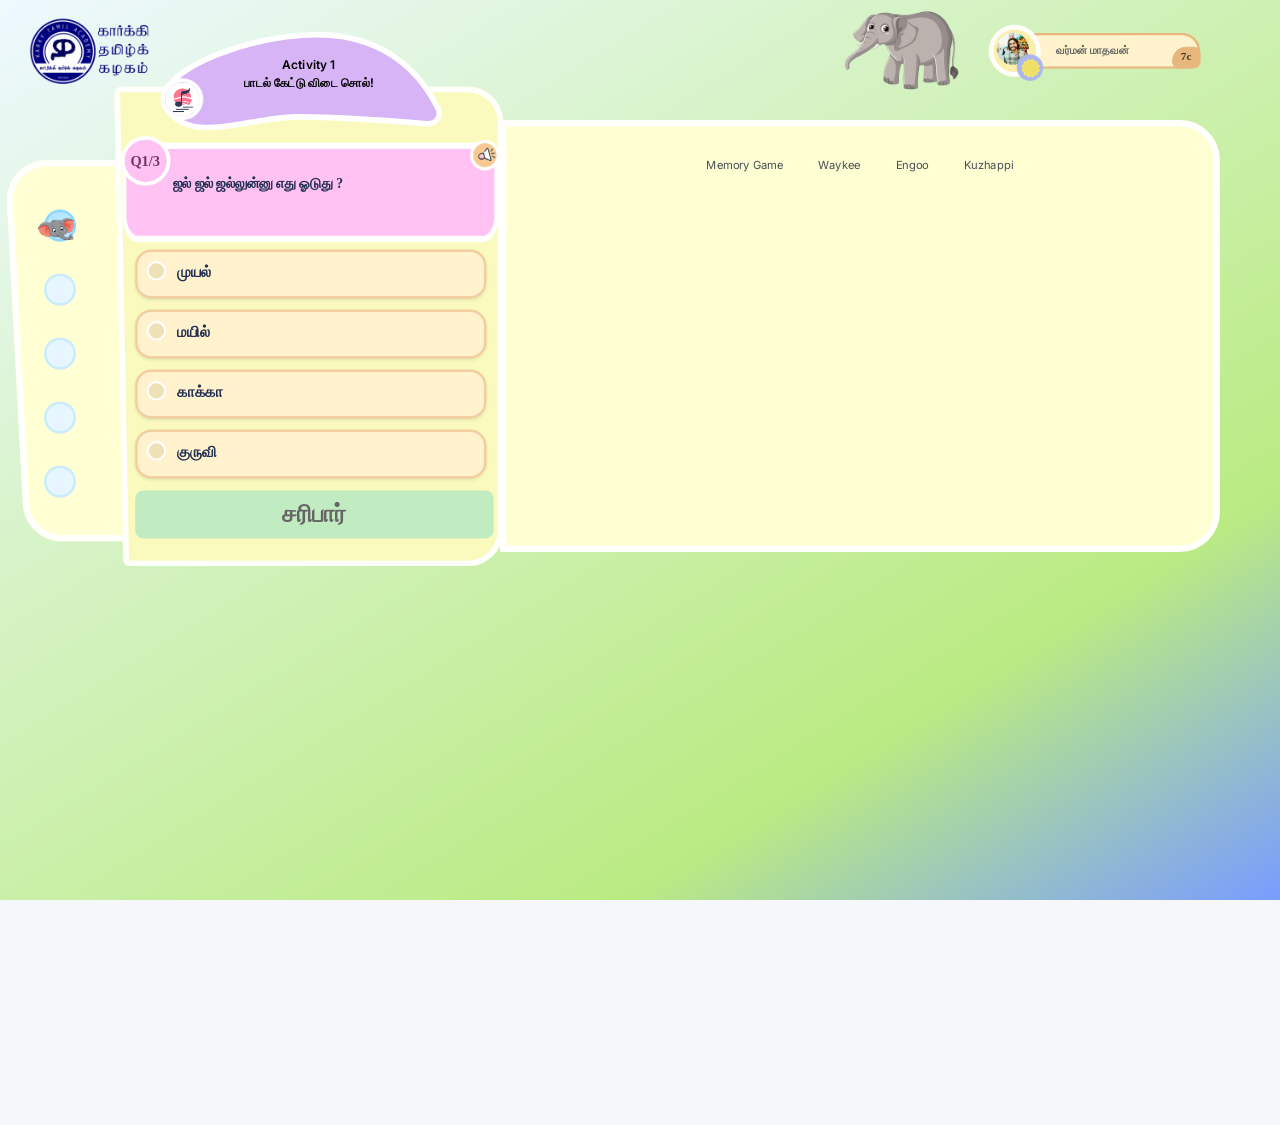
==== commit d2607ea1: "new way version" ====
--- a/index.html
+++ b/index.html
@@ -60,7 +60,7 @@
 	          <div class="option101-progress1">
 	            <img alt="progresscontainer15" src="public/external/progresscontainer15-shn8.svg" class="option101-progresscontainer"/>
 	            <div class="option101-progress2">
-	              <span alt="Rectangle1117" class="option101-rectangle11"/></span>
+	              <span alt="Rectangle1117" class="option101-rectangle11"></span>
 	              <img alt="Ellipse1518" src="public/external/ellipse1518-ayxf-200h.png" class="option101-ellipse15"/>
 	              <img alt="Ellipse1619" src="public/external/ellipse1619-rku-200h.png" class="option101-ellipse16"/>
 	              <img alt="Ellipse17110" src="public/external/ellipse17110-59mm-200h.png" class="option101-ellipse17"/>
@@ -188,10 +188,11 @@
 				<div id="toolArea">
 	    			<div id="gameButtons" style="text-align: center; margin-top: 10px;">
 						<button id="switchMemoryGame" class="game-switch-btn">Memory Game</button>
-						<button id="switchKuzhappi" class="game-switch-btn">Peyar Seyali</button>
+						<button id="switchKuzhappi" class="game-switch-btn">Waykee</button>
+						<!-- <button id="switchIdavalam" class="game-switch-btn">idavalam</button> -->
 						<button id="switchOrupizhai2" class="game-switch-btn">Engoo</button>
 						<button id="switchVerbGame" class="game-switch-btn">Kuzhappi</button>
-						<button id="switchIdavalam" class="game-switch-btn">Waykey</button>
+						
 					</div>
 					
 	  			</div>
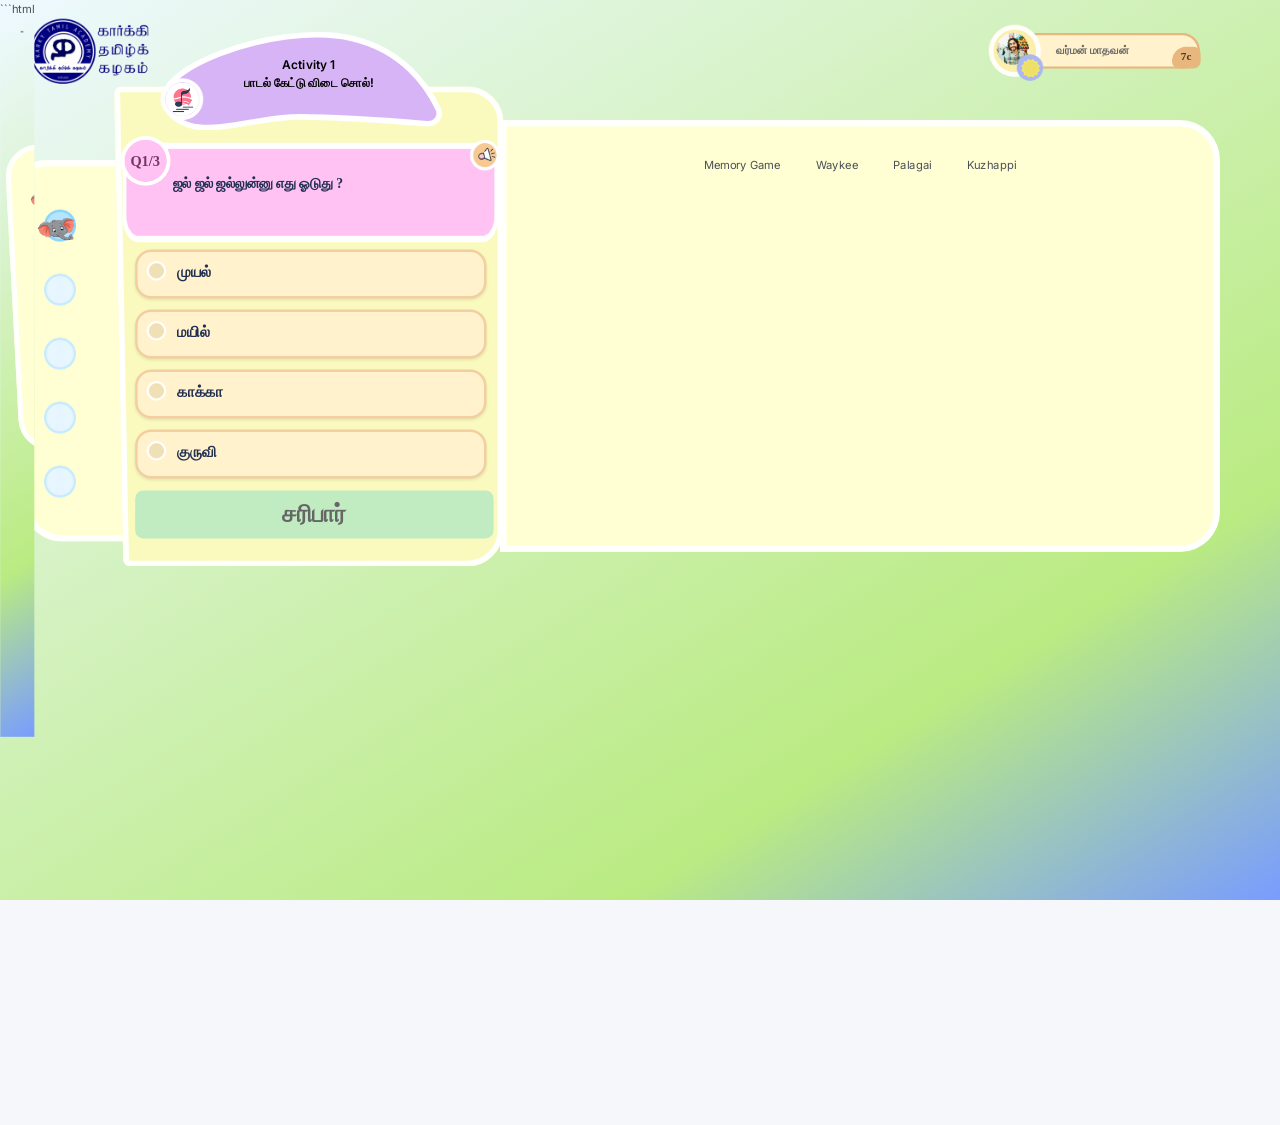
==== commit 867e23e6: "wayley new version" ====
--- a/index.html
+++ b/index.html
@@ -190,13 +190,174 @@
 						<button id="switchMemoryGame" class="game-switch-btn">Memory Game</button>
 						<button id="switchKuzhappi" class="game-switch-btn">Waykee</button>
 						<!-- <button id="switchIdavalam" class="game-switch-btn">idavalam</button> -->
-						<button id="switchOrupizhai2" class="game-switch-btn">Engoo</button>
+						<button id="switchOrupizhai2" class="game-switch-btn">Palagai</button>
 						<button id="switchVerbGame" class="game-switch-btn">Kuzhappi</button>
 						
 					</div>
 					
 	  			</div>
-	          </div>
+	          </div>```html
+<!DOCTYPE html>
+<html lang="english">
+  <head>
+    <title>KTA | Labs</title>
+    <meta name="viewport" content="width=device-width, initial-scale=1.0" />
+    <meta charset="utf-8" />
+    <meta property="twitter:card" content="KTA | Labs" />
+
+    <style data-tag="default-style-sheet">
+      html {
+        font-family: Inter;
+        font-size: 16px;
+      }
+
+      body {
+        font-weight: 400;
+        font-style:normal;
+        text-decoration: none;
+        text-transform: none;
+        letter-spacing: normal;
+        line-height: 1.15;
+        color: var(--dl-color-theme-neutral-dark);
+        background: var(--dl-color-theme-neutral-light);
+
+        fill: var(--dl-color-theme-neutral-dark);
+      }
+    </style>
+    <link href="css/app.css" rel="stylesheet">
+    <link href="css/style.css" rel="stylesheet">
+    <link href="css/toggle.css" rel="stylesheet">
+    <link rel="stylesheet" href="https://cdnjs.cloudflare.com/ajax/libs/font-awesome/6.0.0-beta3/css/all.min.css">
+
+    <link href="https://fonts.googleapis.com/css2?family=Inter:wght@300;400;600&display=swap" rel="stylesheet">
+
+    <link href="css/koarpori.css" rel="stylesheet">
+    <link href="css/popup.css" rel="stylesheet">
+    <link href="css/about.css" rel="stylesheet">
+    <link href="css/paadal.css" rel="stylesheet">
+    <link href="css/chariyaa.css" rel="stylesheet">
+    <link href="css/books.css" rel="stylesheet">
+    <link href="css/stagebar.css" rel="stylesheet">
+    <link href="css/activity.css" rel="stylesheet">
+    <link href="css/profile.css" rel="stylesheet">
+
+    <link rel="stylesheet" href="./style.css" />
+    <link href="./index.css" rel="stylesheet" />
+    <script src="js/jquery-2.1.0.min.js" type="text/javascript"></script>
+    <script src="js/stagebar.js" defer></script>
+    <script src="js/games/games.js" defer></script>
+
+  </head>
+  <body>
+    <div>
+      <div class="option101-container">
+        <div class="option101-option101">
+          <img alt="academylogo113" src="public/external/academylogo113-vrg-200h.png" class="option101-academylogo1"/>
+
+          <div id="contentArea">
+            <div class="option101-progress1">
+              <img alt="progresscontainer15" src="public/external/progresscontainer15-shn8.svg" class="option101-progresscontainer"/>
+              <div class="option101-progress2">
+                <span alt="Rectangle1117" class="option101-rectangle11"></span>
+                <img alt="Ellipse1518" src="public/external/ellipse1518-ayxf-200h.png" class="option101-ellipse15"/>
+                <img alt="Ellipse1619" src="public/external/ellipse1619-rku-200h.png" class="option101-ellipse16"/>
+                <img alt="Ellipse17110" src="public/external/ellipse17110-59mm-200h.png" class="option101-ellipse17"/>
+                <img alt="Ellipse18111" src="public/external/ellipse18111-b74p-200h.png" class="option101-ellipse18"/>
+                <img alt="Ellipse19112" src="public/external/ellipse19112-eqtr-200h.png" class="option101-ellipse19"/>
+              </div>
+              <img alt="iconprogressele113" src="public/external/iconprogressele113-5l1b-200h.png" class="option101-iconprogressele"/>
+            </div>
+
+            <div id="activityArea">
+              <div class="option101-activity">
+                <img alt="Rectangle5116" src="public/external/rectangle5116-vken.svg" class="option101-rectangle5">
+                <div class="form-step form-step-active">
+                  <img alt="Vector2146" src="public/external/vector2146-pcuf.svg" class="option101-vector2">
+                  <div class="option101-iconactivity">
+                    <img alt="Ellipse21148" src="public/external/ellipse21148-brs2-200h.png" class="option101-ellipse21">
+                    <img alt="icons8openbook1002149" src="public/external/KTA_Songs.png" class="option101-icons8openbook1002" id="actImg">
+                  </div>
+
+                  <div id="activityTitle">
+                    <span class="option101-text171" id="actNum">Activity 1</span><br>
+                    <span class="option101-text181" id="actName">பாடல் கேட்டு விடை சொல்!</span>
+                  </div>
+
+                  <div class="option101-question">
+                    <img alt="Rectangle9138" src="public/external/rectangle9138-4qa-200h.png" class="option101-rectangle9">
+                    <div class="parent-container">
+                      <div class="option101-iconspeaker">
+                        <img alt="Ellipse20140" src="public/external/ellipse20140-c4nr-200h.png" class="option101-ellipse20">
+                        <img alt="icons8speaker1001141" src="public/external/icons8speaker1001141-krra-200h.png" class="option101-icons8speaker1001">
+                      </div>
+
+                      <div class="option101-text15" id="questionText">ஜல் ஜல் ஜல்லுன்னு எது ஓடுது ?</div>
+
+                      <img alt="Ellipse14143" src="public/external/ellipse14143-v91s-200h.png" class="option101-ellipse14">
+                      <span class="option101-text16" id="questionCount">Q1/3</span>
+                    </div>
+                  </div>
+
+                  <ul class="option101-answers">
+
+                    <li class="option101-answer">
+                      <label class="custom-radio">
+                        <input type="radio" name="option" value="முயல்">
+                        <span class="radio-image"></span>
+                        <span class="option101-text">முயல்</span>
+                      </label>
+                    </li>
+
+                    <li class="option101-answer">
+                      <label class="custom-radio">
+                        <input type="radio" name="option" value="மயில்">
+                        <span class="radio-image"></span>
+                        <span class="option101-text">மயில்</span>
+                      </label>
+                    </li>
+
+                    <li class="option101-answer">
+                      <label class="custom-radio">
+                        <input type="radio" name="option" value="காக்கா">
+                        <span class="radio-image"></span>
+                        <span class="option101-text">காக்கா</span>
+                      </label>
+                    </li>
+
+                    <li class="option101-answer">
+                      <label class="custom-radio">
+                        <input type="radio" name="option" value="குருவி">
+                        <span class="radio-image"></span>
+                        <span class="option101-text">குருவி</span>
+                      </label>
+                    </li>
+                  </ul>
+
+                  <div class="option101-ctaverify">
+                    <button class="check-answer" data-answer="மயில்">சரிபார்</button>
+                    <button class="btn-next" disabled="" style="display: none;">Next</button>
+                  </div>
+                  <div id="correctCount"></div>
+                </div>
+              </div>
+            </div>
+
+            <div class="option101-userprofile">
+              <img alt="Rectangle12153" src="public/external/rectangle12153-chtc.svg" class="option101-rectangle12"/>
+              <div class="option101-group23">
+                <img alt="Ellipse12155" src="public/external/ellipse12155-z89-200h.png" class="option101-ellipse12"/>
+                <img alt="Ellipse11156" src="public/external/ellipse11156-fvb-200h.png" class="option101-ellipse11"/>
+                <div class="option101-badge">
+                  <img alt="Ellipse13158" src="public/external/ellipse13158-qrj-200h.png" class="option101-ellipse13"/>
+                  <div class="option101-medal">
+                    <img alt="Union160" src="public/external/union160-lj05.svg" class="option101-union1"/>
+                    <img alt="Union164" src="public/external/union164-3rw.svg" class="option101-union2"/>
+                  </div>
+                </div>
+              </div>
+
+              <div class="option101-group24" id="profileContainer">
+               
           </div>
           
           <img alt="ele1173" src="public/external/ele1173-lyf-200h.png" class="option101-ele1" id="elephantImg"/>
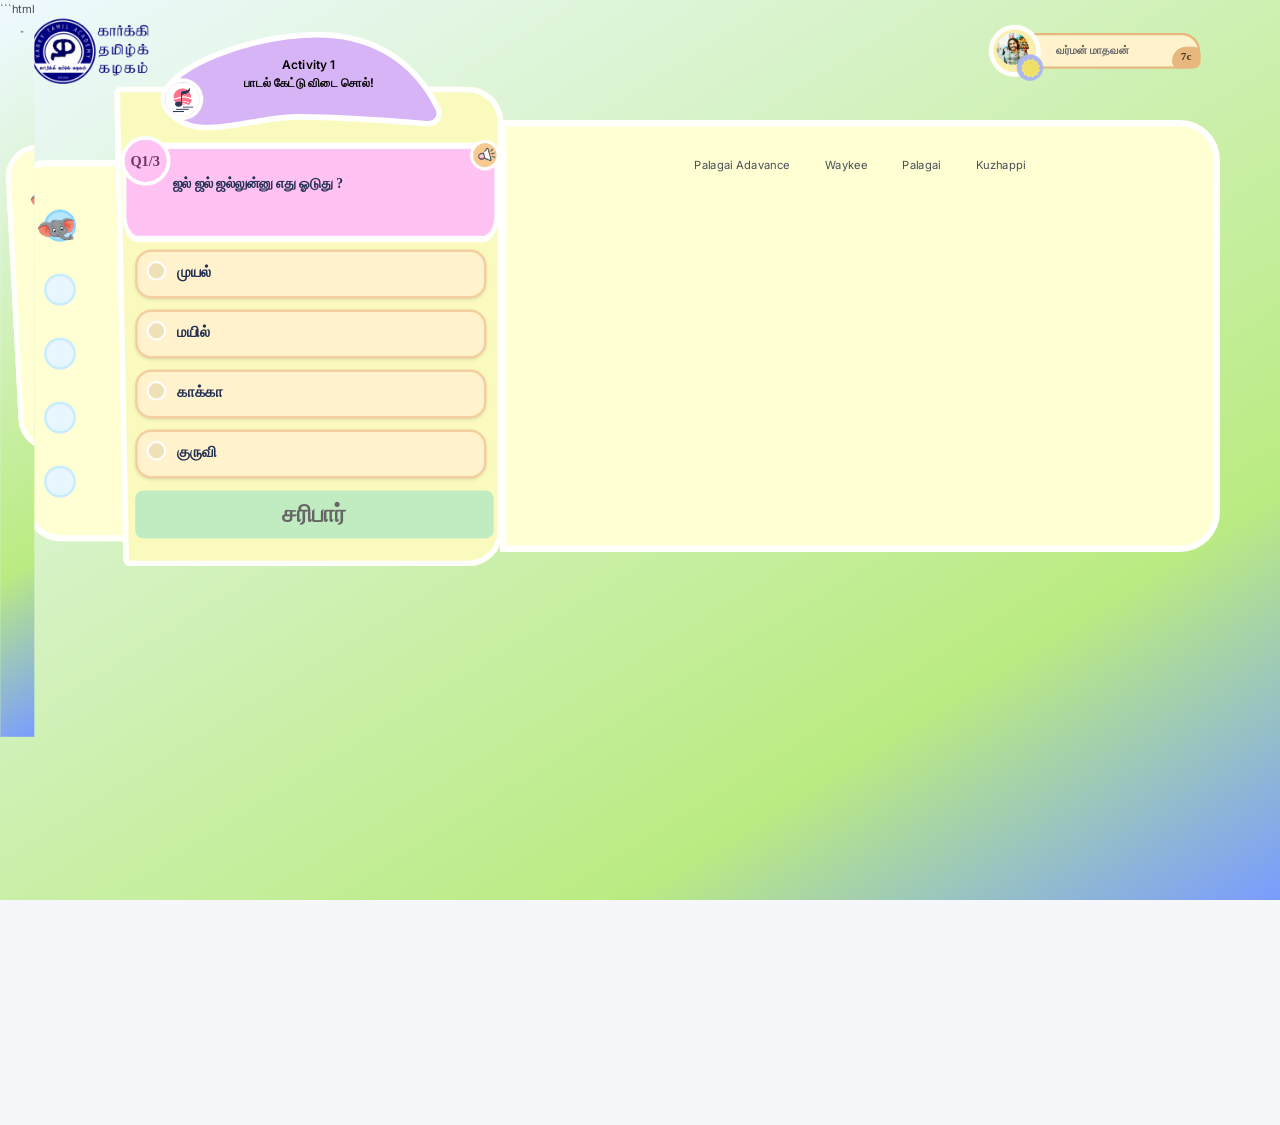
==== commit 13a8ec1e: "new version for palagai advance added" ====
--- a/index.html
+++ b/index.html
@@ -187,7 +187,7 @@
 	          <div class="option101-rectangle7">
 				<div id="toolArea">
 	    			<div id="gameButtons" style="text-align: center; margin-top: 10px;">
-						<button id="switchMemoryGame" class="game-switch-btn">Memory Game</button>
+						<button id="switchMemoryGame" class="game-switch-btn">Palagai Adavance</button>
 						<button id="switchKuzhappi" class="game-switch-btn">Waykee</button>
 						<!-- <button id="switchIdavalam" class="game-switch-btn">idavalam</button> -->
 						<button id="switchOrupizhai2" class="game-switch-btn">Palagai</button>
